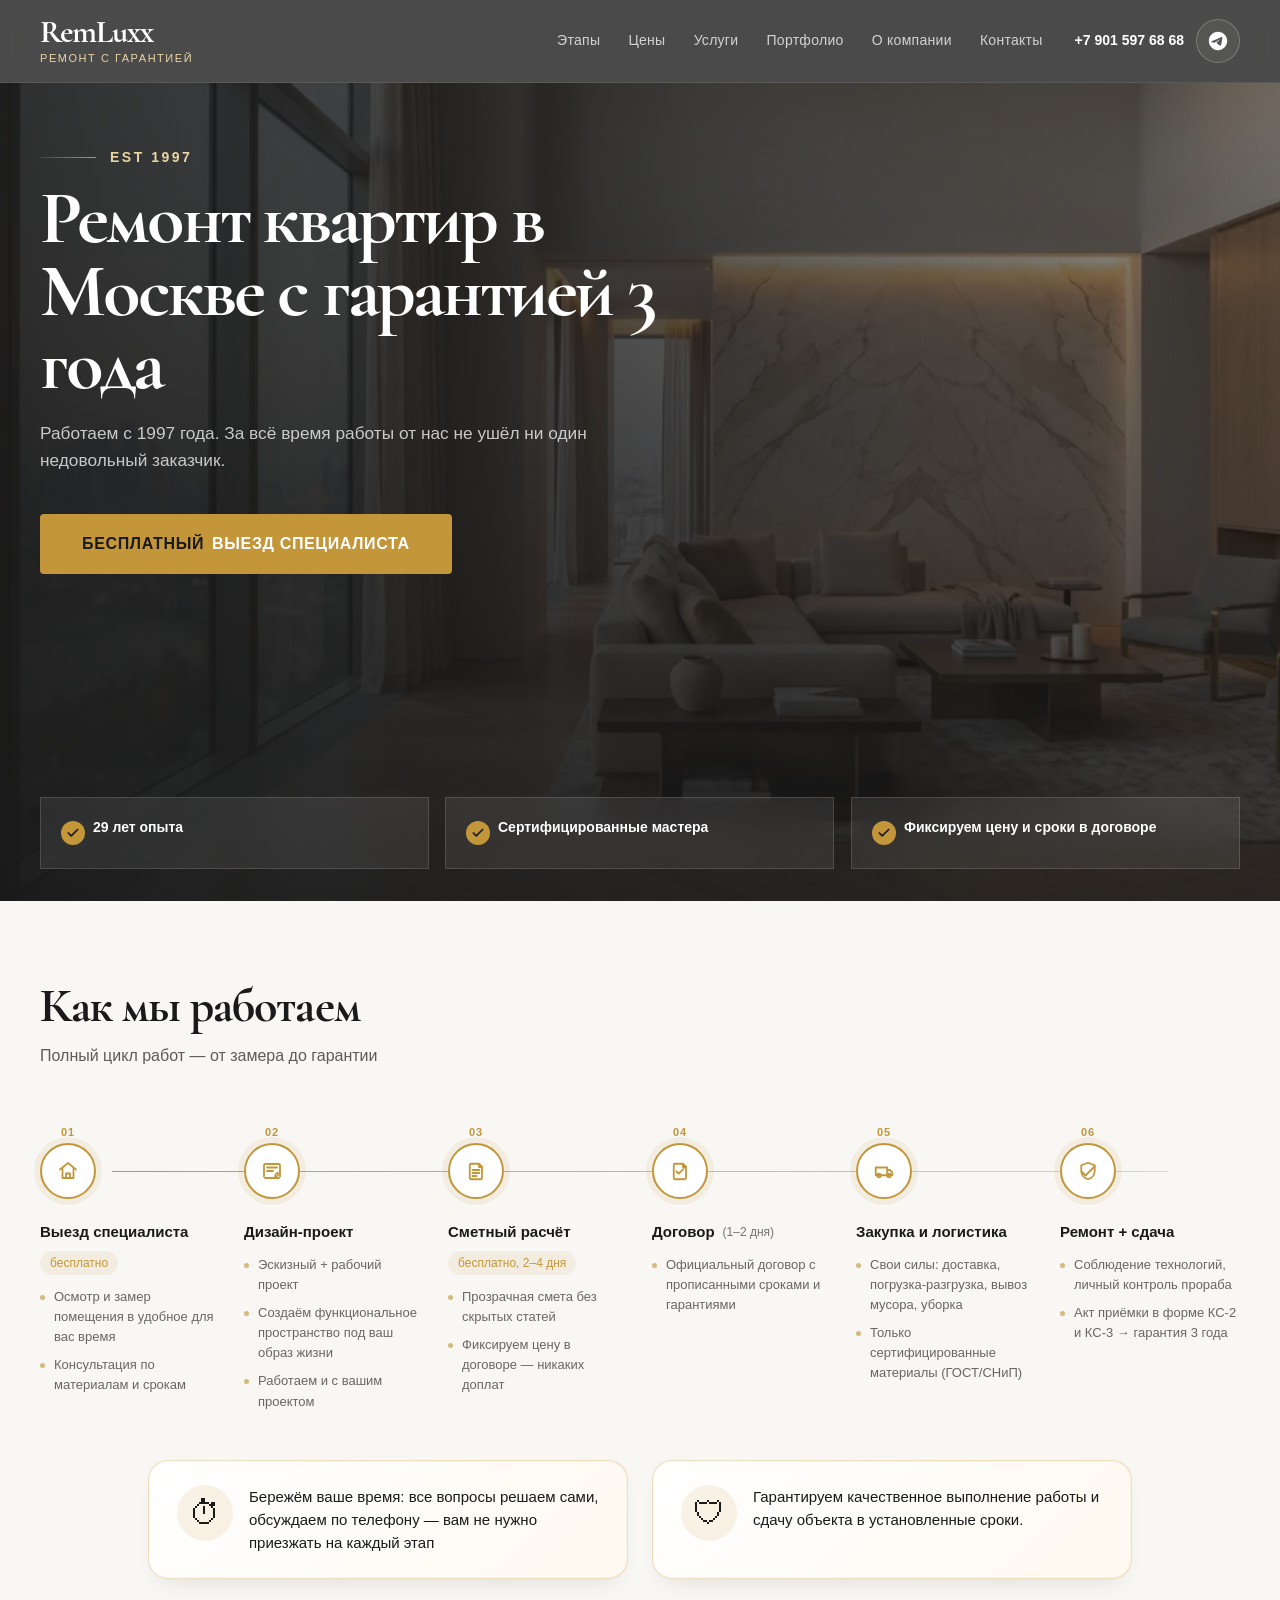
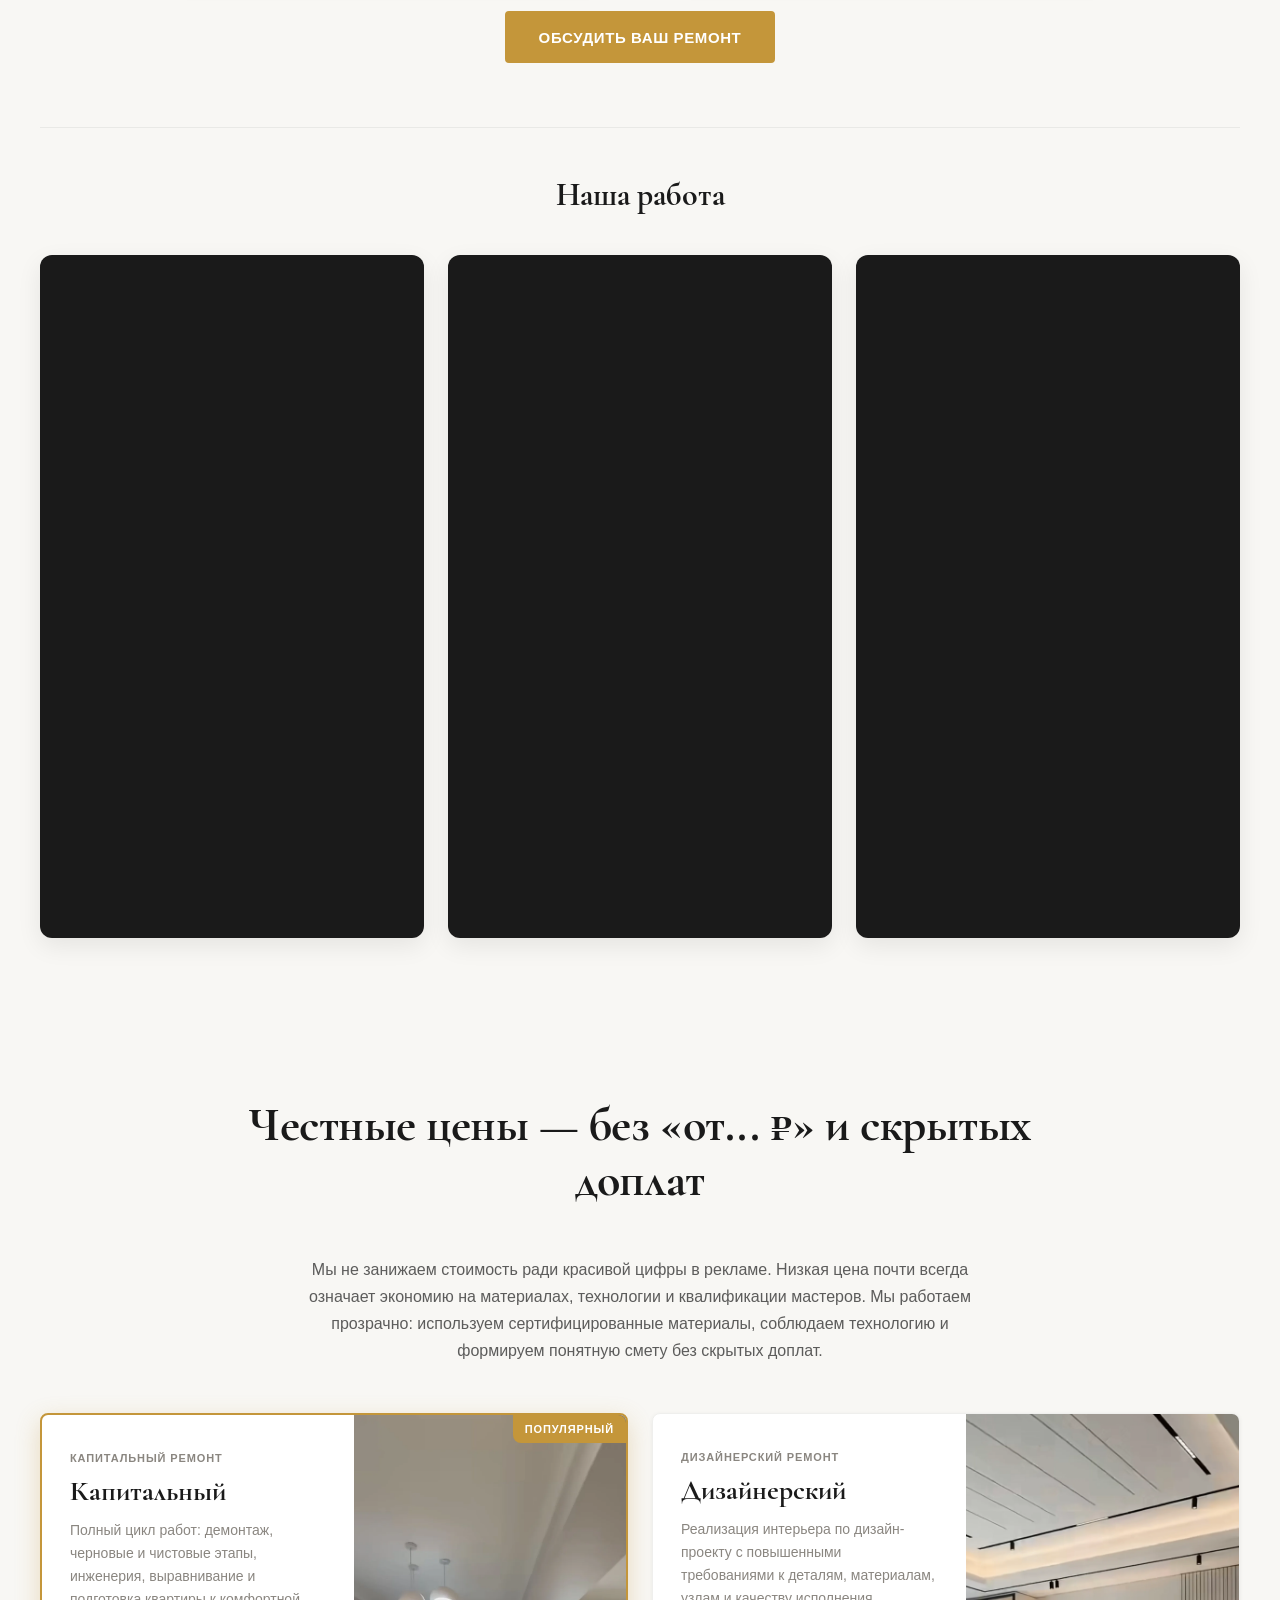
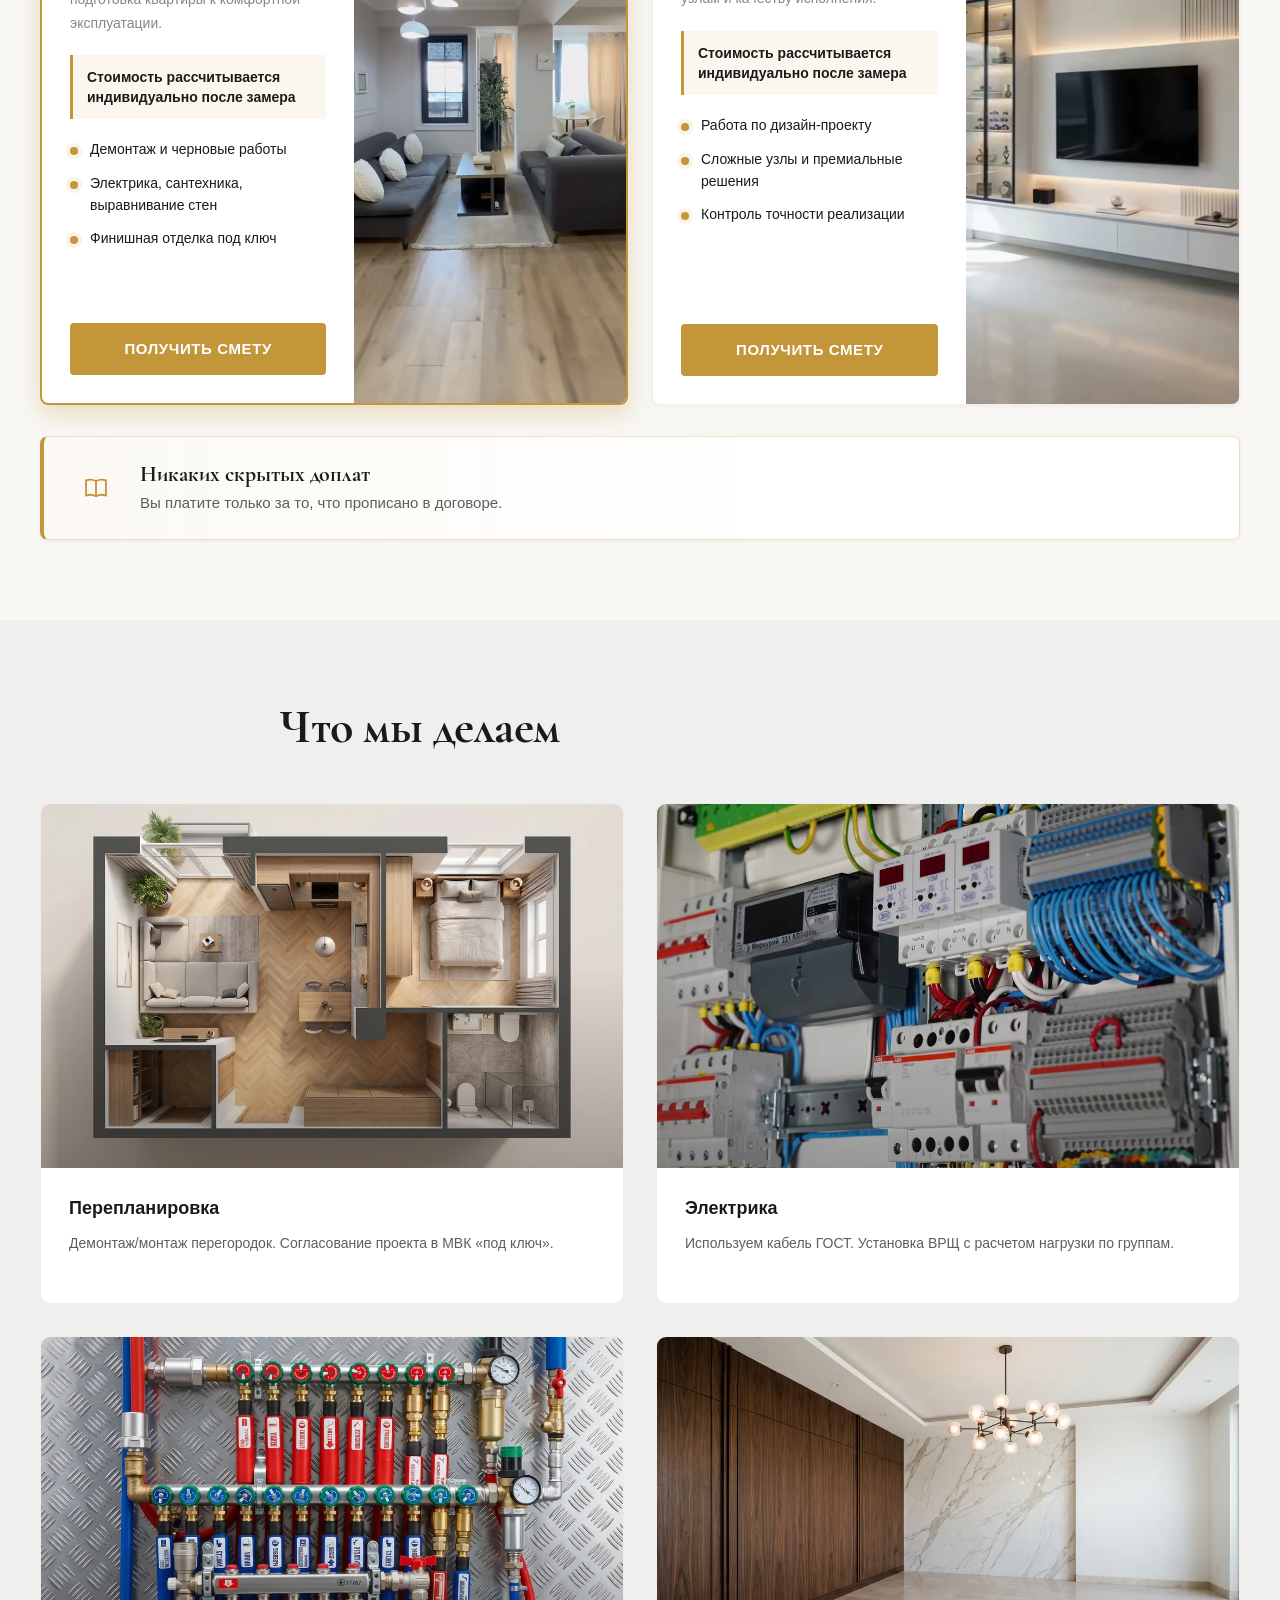
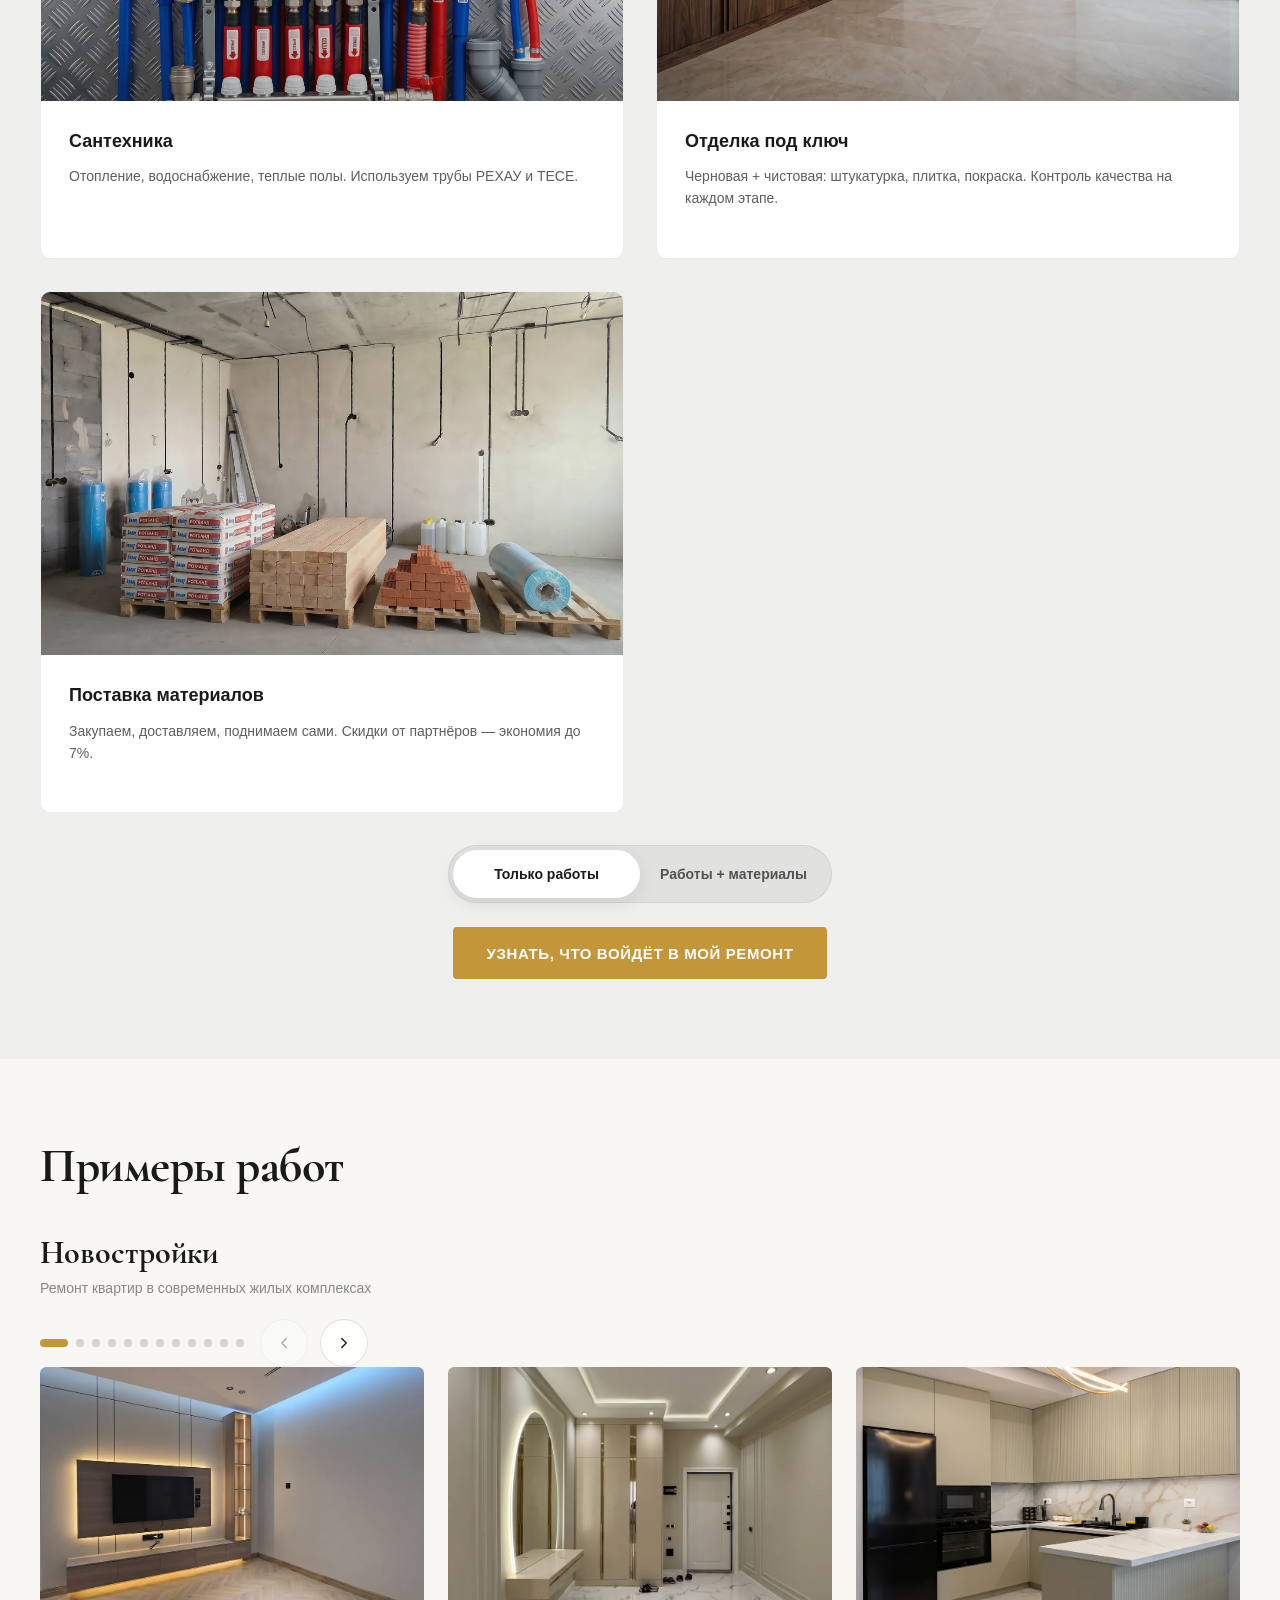
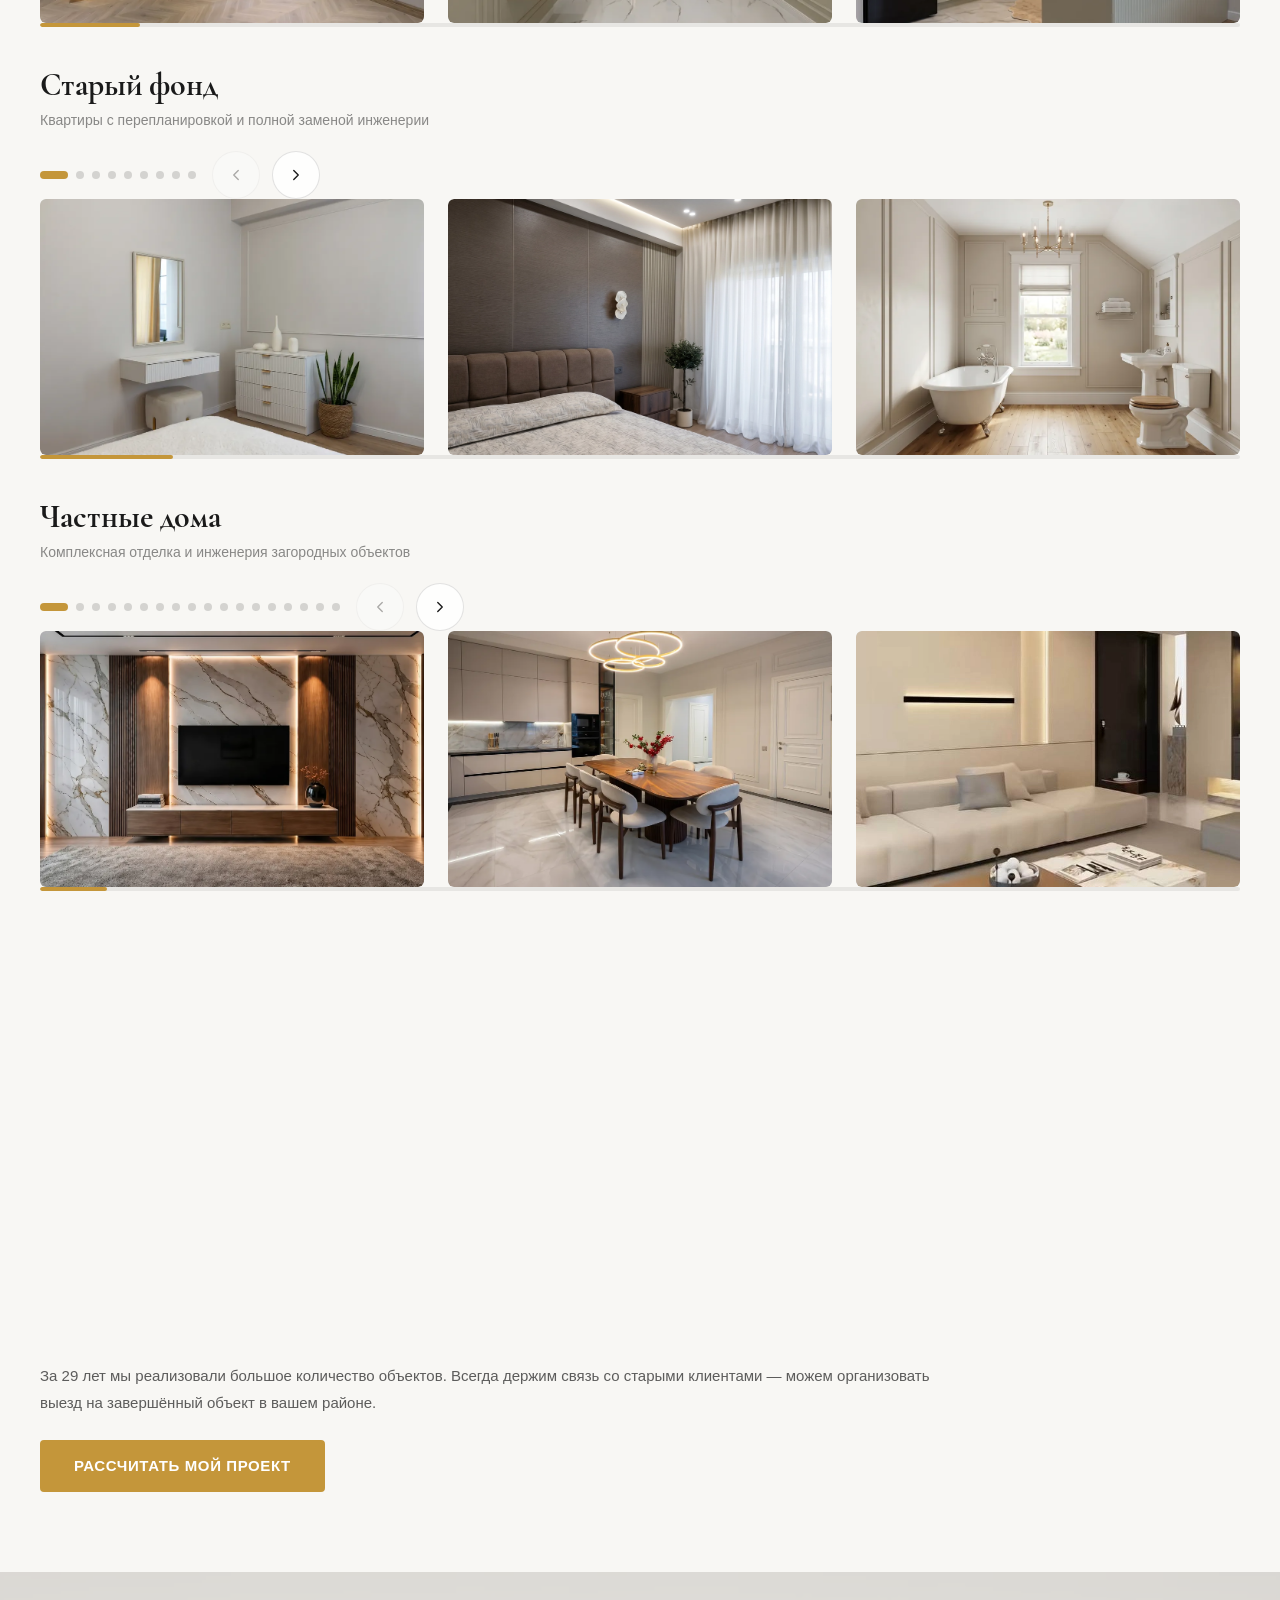
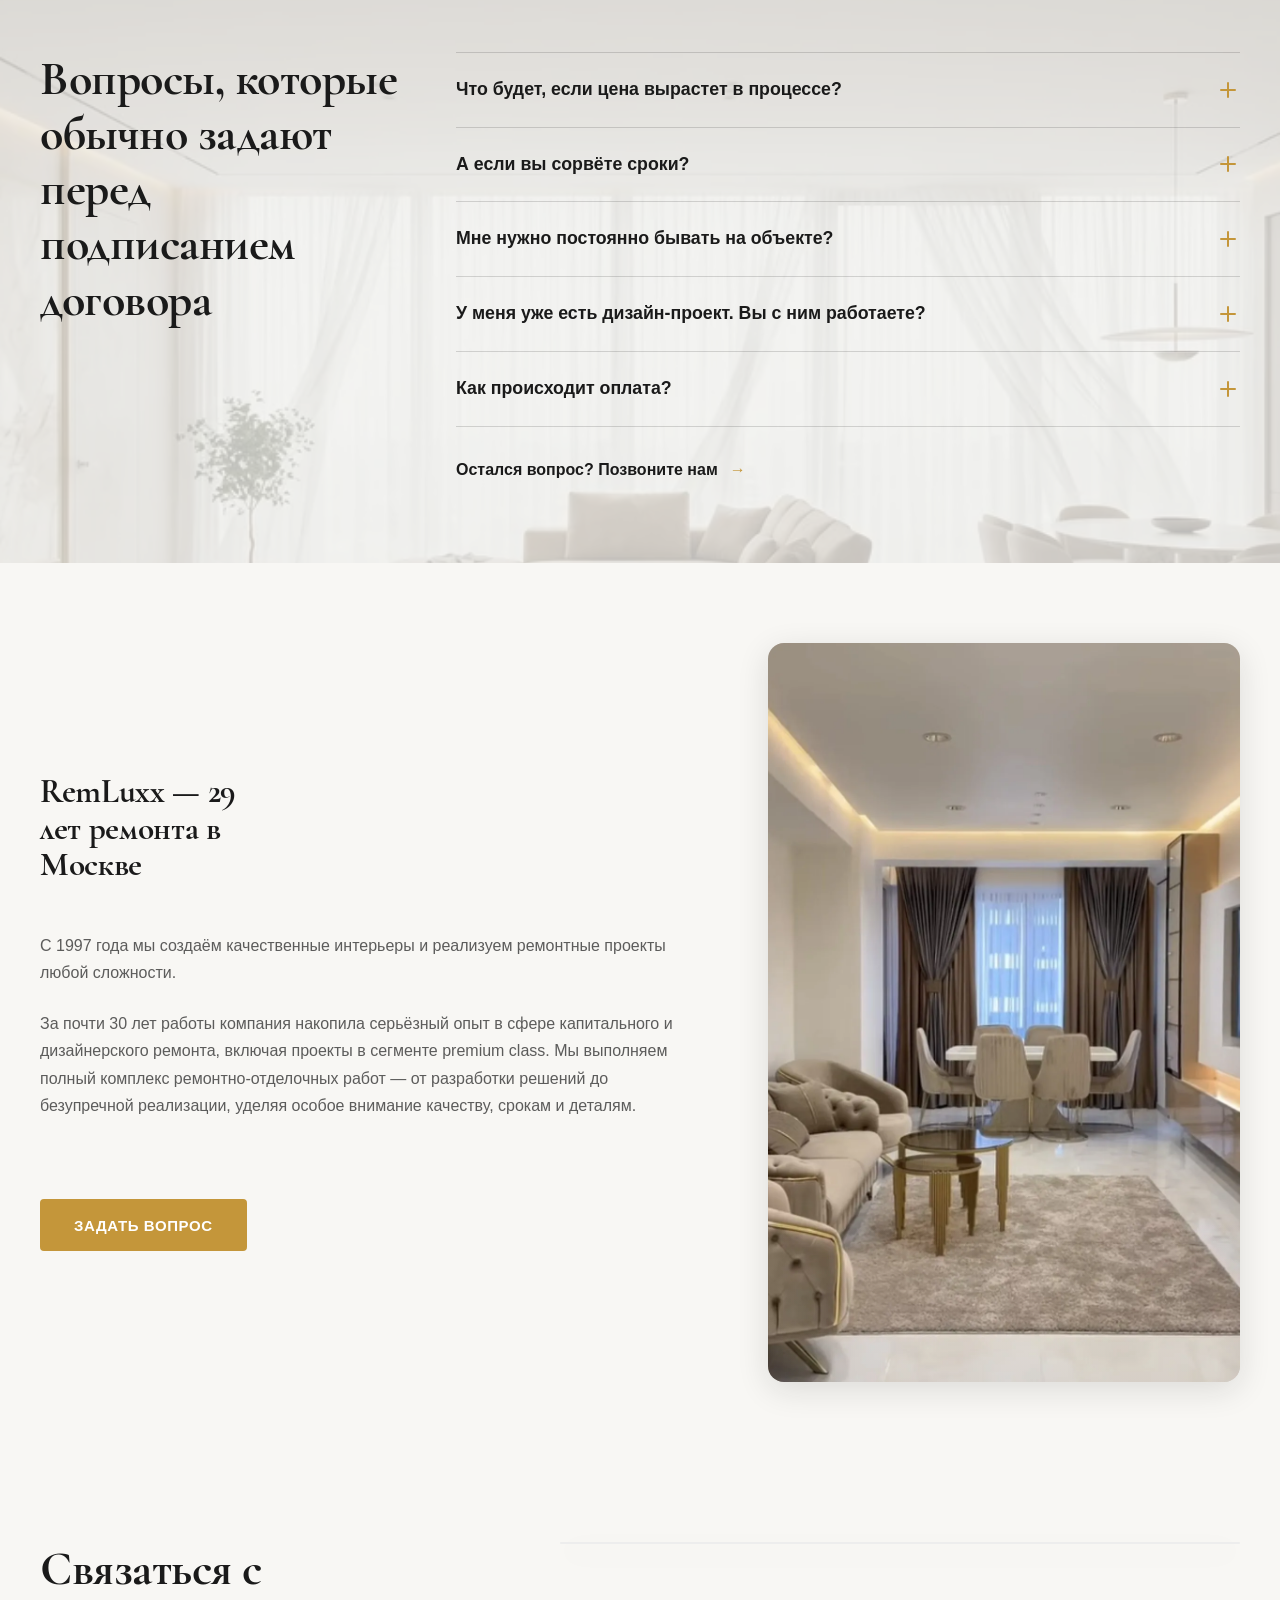
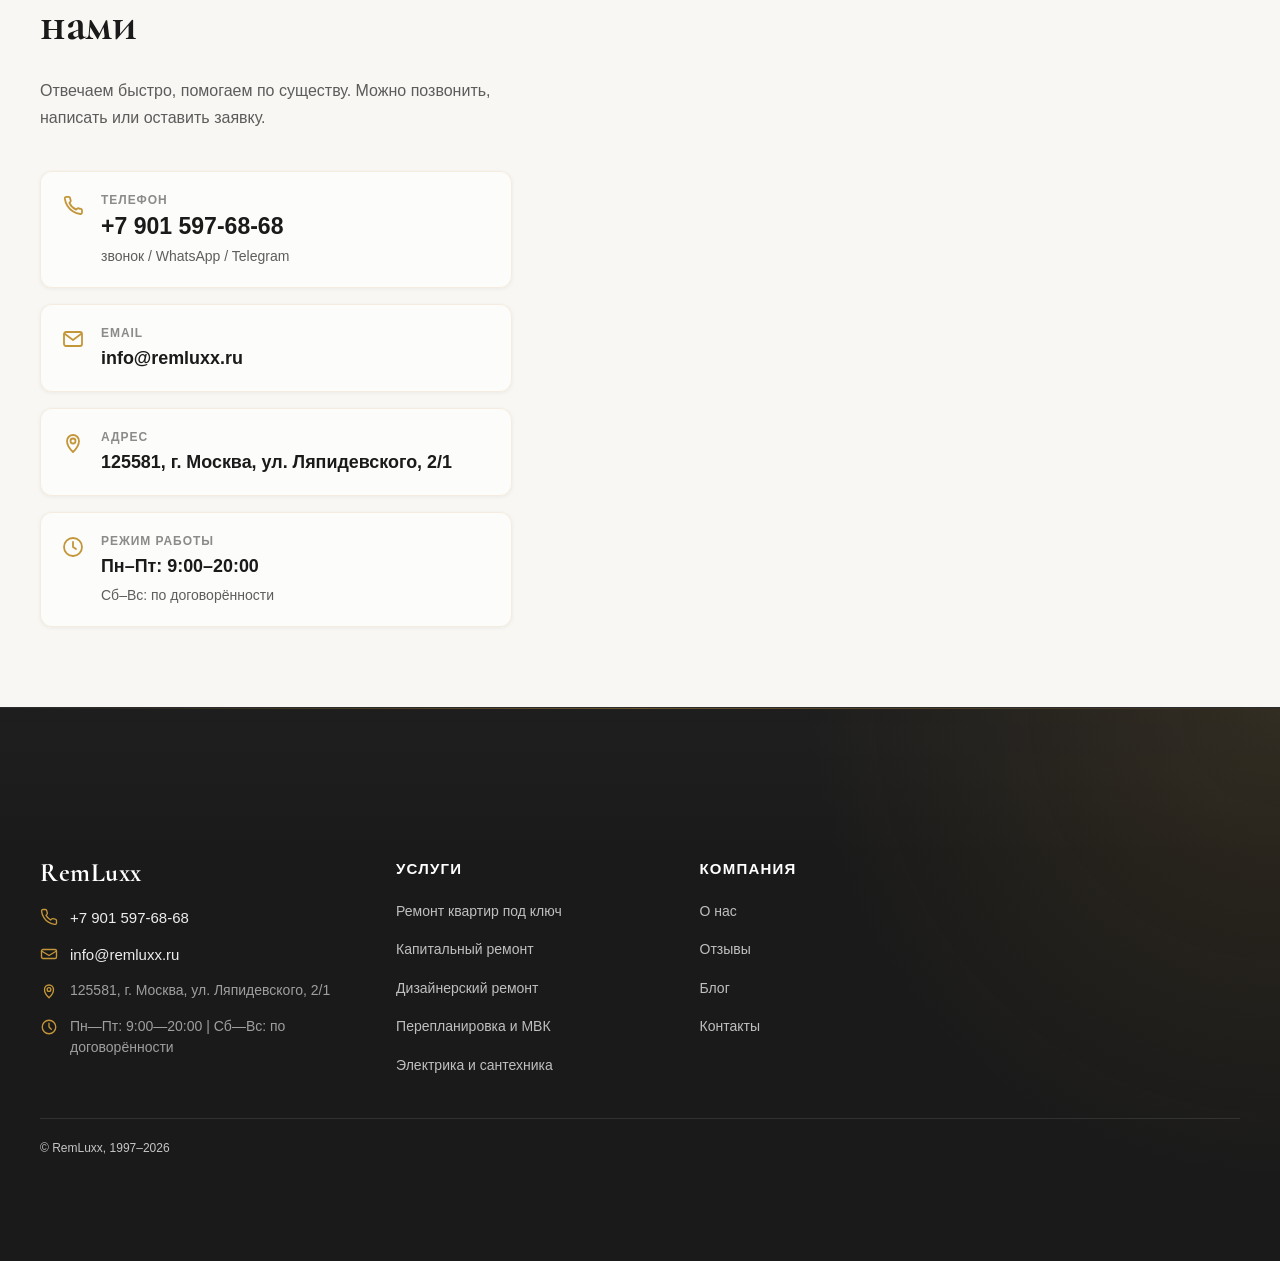
==== index.html @ e1f7e130 "Add files via upload" ====
<!DOCTYPE html>
<html lang="ru">
<head>
  <meta charset="UTF-8">
  <meta name="viewport" content="width=device-width, initial-scale=1.0">

  <title>RemLuxx — ремонт в Москве и Московской области</title>
  <meta name="description" content="Премиум-ремонт квартир и домов в Москве. RemLuxx — 29 лет опыта, гарантия 3 года, фиксируем цену и сроки в договоре.">

  <!-- Favicons -->
  <link rel="icon" href="favicons/favicon.ico">
  <link rel="icon" type="image/png" sizes="16x16" href="favicons/favicon-16x16.png">
  <link rel="icon" type="image/png" sizes="32x32" href="favicons/favicon-32x32.png">
  <link rel="apple-touch-icon" href="favicons/apple-touch-icon.png">
  <link rel="manifest" href="favicons/site.webmanifest">

  <!-- Fonts preload -->
  <link rel="preload" href="fonts/CormorantGaramond.ttf" as="font" type="font/ttf" crossorigin>
  <link rel="preload" href="fonts/Inter.otf" as="font" type="font/otf" crossorigin>

  <!-- Hero image preload -->
  <link rel="preload" href="img/hero.webp" as="image">

  <!-- Main CSS -->
  <link rel="stylesheet" href="css/main.css">
</head>
<body>
  <header class="site-header" data-header>
    <div class="site-header__container container">
        <a class="site-header__logo" href="#" aria-label="RemLuxx — на главную">
            <span class="site-header__logo-main">RemLuxx</span>
            <span class="site-header__logo-sub">ремонт с гарантией</span>
        </a>

        <nav class="site-header__nav" aria-label="Основное меню" data-header-nav>
            <a href="#process">Этапы</a>
            <a href="#pricing">Цены</a>
            <a href="#services">Услуги</a>
            <a href="#portfolio">Портфолио</a>
            <a href="#about">О компании</a>
            <a href="#contacts">Контакты</a>
        </nav>

        <div class="site-header__contacts">
            <a class="site-header__phone" href="tel:+79015976868">
                +7 901 597 68 68
            </a>

            <a
              class="site-header__telegram"
              href="https://t.me/+79015976868"
              target="_blank"
              rel="noopener"
              aria-label="Написать в Telegram"
          >
              <svg class="site-header__telegram-icon" viewBox="0 0 24 24" fill="currentColor" aria-hidden="true">
                  <path d="M12 2C6.48 2 2 6.48 2 12s4.48 10 10 10 10-4.48 10-10S17.52 2 12 2zm4.64 6.8c-.15 1.58-.8 5.42-1.13 7.19-.14.75-.42 1-.68 1.03-.58.05-1.02-.38-1.58-.75-.88-.58-1.38-.94-2.23-1.5-.99-.65-.35-1.01.22-1.59.15-.15 2.71-2.48 2.76-2.69.01-.03.01-.14-.05-.2-.07-.06-.16-.04-.24-.02-.1.02-1.69 1.07-4.78 3.16-.45.31-.86.46-1.23.45-.4-.01-1.18-.23-1.76-.42-.71-.23-1.27-.35-1.22-.74.03-.2.31-.41.84-.62 3.28-1.43 5.47-2.37 6.56-2.83 3.12-1.3 3.77-1.52 4.19-1.53.09 0 .3.02.44.13.12.09.15.21.17.3-.01.06.01.24 0 .38z"/>
              </svg>
          </a>
        </div>

        <button
            class="site-header__burger"
            type="button"
            aria-label="Открыть меню"
            aria-expanded="false"
            aria-controls="mobile-menu"
            data-burger
        >
        <span></span>
        <span></span>
        <span></span>
        </button>
    </div>

    <div class="site-header__mobile" id="mobile-menu" data-mobile-menu>
      <div class="site-header__mobile-inner">
        <nav class="site-header__mobile-nav" aria-label="Мобильное меню">
          <a href="#portfolio">Портфолио</a>
          <a href="#services">Услуги</a>
          <a href="#design">Проекты</a>
          <a href="#about">О компании</a>
          <a href="#contacts">Контакты</a>
        </nav>

        <div class="site-header__mobile-actions">
          <a href="tel:+79015976868">Позвонить</a>
          <a href="tg://resolve?phone=79015976868"
            class="is-accent"
            target="_blank"
            rel="noopener">Telegram</a>
        </div>
      </div>
    </div>

    </header>

  <main>
    <section class="hero" id="hero" aria-labelledby="hero-title">
    <div class="hero__bg" aria-hidden="true">
      <img src="img/hero.webp" alt="">
    </div>

    <div class="hero__overlay" aria-hidden="true"></div>

    <div class="hero__container container">
      <div class="hero__content">
        <p class="hero__eyebrow">EST 1997</p>

        <h1 class="hero__title" id="hero-title">
          Ремонт квартир в Москве с гарантией 3 года
        </h1>

        <p class="hero__subtitle">
          Работаем с 1997 года. За всё время работы от нас не ушёл ни один недовольный заказчик.
        </p>

        <div class="hero__actions">
         <!-- Стало -->
          <a class="btn btn--cta is-pulse" href="#lead">
              <span style="color: #1A1A1A;">Бесплатный</span> выезд специалиста
          </a>
        </div>
      </div>

      <ul class="hero__trust" aria-label="Преимущества RemLuxx">
        <li>29 лет опыта</li>
        <li>Сертифицированные мастера</li>
        <li>Фиксируем цену и сроки в договоре</li>
      </ul>
    </div>
  </section>

    <section id="process" class="section section--light process" aria-labelledby="process-title">
      <div class="container">
        <div class="process__head">
          <h2 id="process-title" class="process__title">Как мы работаем</h2>
          <p class="process__lead">Полный цикл работ — от замера до гарантии</p>
        </div>

        <ol class="process__timeline">
          <li class="process__step" data-step="1">
            <div class="process__marker" aria-hidden="true">
              <span class="process__step-number">01</span>
              <span class="process__icon">
                <svg viewBox="0 0 24 24" fill="none" aria-hidden="true">
                  <path d="M4 10.5L12 4l8 6.5" stroke="currentColor" stroke-width="1.8" stroke-linecap="round" stroke-linejoin="round"/>
                  <path d="M6.5 9.5V19h11V9.5" stroke="currentColor" stroke-width="1.8" stroke-linecap="round" stroke-linejoin="round"/>
                  <path d="M10 19v-4.5h4V19" stroke="currentColor" stroke-width="1.8" stroke-linecap="round" stroke-linejoin="round"/>
                </svg>
              </span>
            </div>

            <div class="process__content">
              <h3 class="process__step-title">
                Выезд специалиста
                <span class="process__badge">бесплатно</span>
              </h3>
              <ul class="process__list">
                <li>Осмотр и замер помещения в удобное для вас время</li>
                <li>Консультация по материалам и срокам</li>
              </ul>
            </div>
          </li>

          <li class="process__step" data-step="2">
            <div class="process__marker" aria-hidden="true">
              <span class="process__step-number">02</span>
              <span class="process__icon">
                <svg viewBox="0 0 24 24" fill="none" aria-hidden="true">
                  <path d="M4 17.5V6.5a1.5 1.5 0 0 1 1.5-1.5h13A1.5 1.5 0 0 1 20 6.5v11" stroke="currentColor" stroke-width="1.8" stroke-linecap="round"/>
                  <path d="M7 8.5h10M7 12h6" stroke="currentColor" stroke-width="1.8" stroke-linecap="round"/>
                  <path d="M5 19h14" stroke="currentColor" stroke-width="1.8" stroke-linecap="round"/>
                  <path d="M15.5 15.5l2-2 1.5 1.5-2 2-2 .5.5-2z" stroke="currentColor" stroke-width="1.6" stroke-linejoin="round"/>
                </svg>
              </span>
            </div>

            <div class="process__content">
              <h3 class="process__step-title">
                Дизайн-проект
              </h3>
              <ul class="process__list">
                <li>Эскизный + рабочий проект</li>
                <li>Создаём функциональное пространство под ваш образ жизни</li>
                <li>Работаем и с вашим проектом</li>
              </ul>
            </div>
          </li>

          <li class="process__step" data-step="3">
            <div class="process__marker" aria-hidden="true">
              <span class="process__step-number">03</span>
              <span class="process__icon">
                <svg viewBox="0 0 24 24" fill="none" aria-hidden="true">
                  <path d="M7 4.75h8l3 3V19a1.25 1.25 0 0 1-1.25 1.25H7A1.25 1.25 0 0 1 5.75 19V6A1.25 1.25 0 0 1 7 4.75z" stroke="currentColor" stroke-width="1.8" stroke-linejoin="round"/>
                  <path d="M15 4.75V8h3" stroke="currentColor" stroke-width="1.8" stroke-linejoin="round"/>
                  <path d="M8.5 11h7M8.5 14h7M8.5 17h4" stroke="currentColor" stroke-width="1.8" stroke-linecap="round"/>
                </svg>
              </span>
            </div>

            <div class="process__content">
              <h3 class="process__step-title">
                Сметный расчёт
                <span class="process__badge">бесплатно, 2–4 дня</span>
              </h3>
              <ul class="process__list">
                <li>Прозрачная смета без скрытых статей</li>
                <li>Фиксируем цену в договоре — никаких доплат</li>
              </ul>
            </div>
          </li>

          <li class="process__step" data-step="4">
            <div class="process__marker" aria-hidden="true">
              <span class="process__step-number">04</span>
              <span class="process__icon">
                <svg viewBox="0 0 24 24" fill="none" aria-hidden="true">
                  <path d="M7 4.75h8l3 3V19a1.25 1.25 0 0 1-1.25 1.25H7A1.25 1.25 0 0 1 5.75 19V6A1.25 1.25 0 0 1 7 4.75z" stroke="currentColor" stroke-width="1.8" stroke-linejoin="round"/>
                  <path d="M15 4.75V8h3" stroke="currentColor" stroke-width="1.8" stroke-linejoin="round"/>
                  <path d="M8.5 12.5l2.2 2.2 4.8-4.8" stroke="currentColor" stroke-width="1.8" stroke-linecap="round" stroke-linejoin="round"/>
                </svg>
              </span>
            </div>

            <div class="process__content">
              <h3 class="process__step-title">Договор <span class="process__meta">(1–2 дня)</span></h3>
              <ul class="process__list">
                <li>Официальный договор с прописанными сроками и гарантиями</li>
              </ul>
            </div>
          </li>

          <li class="process__step" data-step="5">
            <div class="process__marker" aria-hidden="true">
              <span class="process__step-number">05</span>
              <span class="process__icon">
                <svg viewBox="0 0 24 24" fill="none" aria-hidden="true">
                  <path d="M3.75 8.5h11.5v7.75H3.75z" stroke="currentColor" stroke-width="1.8" stroke-linejoin="round"/>
                  <path d="M15.25 11h2.5l2.5 2.5v2.75h-5" stroke="currentColor" stroke-width="1.8" stroke-linecap="round" stroke-linejoin="round"/>
                  <path d="M7 18.25a1.75 1.75 0 1 1 0-3.5 1.75 1.75 0 0 1 0 3.5zm10 0a1.75 1.75 0 1 1 0-3.5 1.75 1.75 0 0 1 0 3.5z" stroke="currentColor" stroke-width="1.8"/>
                </svg>
              </span>
            </div>

            <div class="process__content">
              <h3 class="process__step-title">Закупка и логистика</h3>
              <ul class="process__list">
                <li>Свои силы: доставка, погрузка-разгрузка, вывоз мусора, уборка</li>
                <li>Только сертифицированные материалы (ГОСТ/СНиП)</li>
              </ul>
            </div>
          </li>

          <li class="process__step" data-step="6">
            <div class="process__marker" aria-hidden="true">
              <span class="process__step-number">06</span>
              <span class="process__icon">
                <svg viewBox="0 0 24 24" fill="none" aria-hidden="true">
                  <path d="M5.5 12.5l4 4 9-9" stroke="currentColor" stroke-width="1.8" stroke-linecap="round" stroke-linejoin="round"/>
                  <path d="M12 3.75l6.75 2.5v5.2c0 4.05-2.53 7.73-6.75 8.8-4.22-1.07-6.75-4.75-6.75-8.8v-5.2L12 3.75z" stroke="currentColor" stroke-width="1.8" stroke-linejoin="round"/>
                </svg>
              </span>
            </div>

            <div class="process__content">
              <h3 class="process__step-title">Ремонт + сдача</h3>
              <ul class="process__list">
                <li>Соблюдение технологий, личный контроль прораба</li>
                <li>Акт приёмки в форме КС-2 и КС-3 → гарантия 3 года</li>
              </ul>
            </div>
          </li>
        </ol>

        <ul class="process__benefits">
          <li>
            <span class="process__benefit-icon" aria-hidden="true">⏱</span>
            <span>Бережём ваше время: все вопросы решаем сами, обсуждаем по телефону — вам не нужно приезжать на каждый этап</span>
          </li>
          <li>
            <span class="process__benefit-icon" aria-hidden="true">🛡</span>
            <span>Гарантируем качественное выполнение работы и сдачу объекта в установленные сроки.</span>
          </li>
        </ul>

        <div class="process__cta-wrap">
          <a class="btn btn--primary process__cta" href="tel:+79015976868">Обсудить ваш ремонт</a>
        </div>

        <!-- Видео-демонстрация этапов работ -->
        <div class="process-videos">
          <div class="process-videos__inner">
            <h3 class="process-videos__title">Наша работа</h3>
            <div class="process-videos__grid">
              
              <div class="process-video-card">
                <video
                  class="process-video-card__media"
                  autoplay
                  muted
                  loop
                  playsinline
                  preload="none"
                  loading="lazy"
                  poster="img/video-report.webp"
                >
                  <source src="img/video-report-1.webm" type="video/webm">
                  Ваш браузер не поддерживает видео.
                </video>
              </div>

              <div class="process-video-card">
                <video
                  class="process-video-card__media"
                  autoplay
                  muted
                  loop
                  playsinline
                  preload="none"
                  loading="lazy"
                  poster="img/video-report-2.webp"
                >
                  <source src="img/video-report-2.webm" type="video/webm">
                  Ваш браузер не поддерживает видео.
                </video>
              </div>

              <div class="process-video-card">
                <video
                  class="process-video-card__media"
                  autoplay
                  muted
                  loop
                  playsinline
                  preload="none"
                  loading="lazy"
                  poster="img/video-report-3-poster.webp"
                >
                  <source src="img/video-report-31.webm" type="video/webm">
                  Ваш браузер не поддерживает видео.
                </video>
              </div>
            </div>
          </div>
        </div>
      </div>
    </section>

     <section id="pricing" class="pricing section section--light">
      <div class="container">
        <div class="pricing__head">
          <h2 class="section-title section-title--center">
            Честные цены — без «от... ₽» и скрытых доплат
          </h2>

          <p class="pricing__intro text-center">
            Мы не занижаем стоимость ради красивой цифры в рекламе. Низкая цена почти
            всегда означает экономию на материалах, технологии и квалификации мастеров.
            Мы работаем прозрачно: используем сертифицированные материалы, соблюдаем
            технологию и формируем понятную смету без скрытых доплат.
          </p>
        </div>

        <div class="pricing__grid">
          <article class="pricing-card pricing-card--featured" data-reveal>
            <span class="pricing-card__badge">Популярный</span>

            <div class="pricing-card__body">
              <p class="pricing-card__label">Капитальный ремонт</p>
              <h3 class="pricing-card__title">Капитальный</h3>
              <p class="pricing-card__text">
                Полный цикл работ: демонтаж, черновые и чистовые этапы, инженерия,
                выравнивание и подготовка квартиры к комфортной эксплуатации.
              </p>

              <p class="pricing-card__price">
                Стоимость рассчитывается индивидуально после замера
              </p>

              <ul class="pricing-card__features">
                <li>Демонтаж и черновые работы</li>
                <li>Электрика, сантехника, выравнивание стен</li>
                <li>Финишная отделка под ключ</li>
              </ul>

              <a class="btn btn--primary btn--full"
                href="https://t.me/+79015976868"
                target="_blank"
                rel="noopener noreferrer">
                  Получить смету
              </a>
            </div>

            <div class="pricing-card__media" aria-hidden="true">
              <img src="img/pricing-capital.webp" alt="" loading="lazy" decoding="async">
            </div>
          </article>

          <article class="pricing-card" data-reveal>
            <div class="pricing-card__body">
              <p class="pricing-card__label">Дизайнерский ремонт</p>
              <h3 class="pricing-card__title">Дизайнерский</h3>
              <p class="pricing-card__text">
                Реализация интерьера по дизайн-проекту с повышенными требованиями
                к деталям, материалам, узлам и качеству исполнения.
              </p>

              <p class="pricing-card__price">
                Стоимость рассчитывается индивидуально после замера
              </p>

              <ul class="pricing-card__features">
                <li>Работа по дизайн-проекту</li>
                <li>Сложные узлы и премиальные решения</li>
                <li>Контроль точности реализации</li>
              </ul>

              <a class="btn btn--primary btn--full"
                href="https://t.me/+79015976868"
                target="_blank"
                rel="noopener noreferrer">
                  Получить смету
              </a>
            </div>

            <div class="pricing-card__media" aria-hidden="true">
              <img src="img/pricing-design.webp" alt="" loading="lazy" decoding="async">
            </div>
          </article>
        </div>

        <aside class="pricing-promise" data-reveal>
          <div class="pricing-promise__icon" aria-hidden="true">
            <svg viewBox="0 0 24 24" fill="none" xmlns="http://www.w3.org/2000/svg">
              <path d="M3.5 5.5C6 4.5 9 4.5 12 6c3-1.5 6-1.5 8.5-.5v13c-2.5-1-5.5-1-8.5.5-3-1.5-6-1.5-8.5-.5v-13Z"
                stroke="currentColor" stroke-width="1.6" stroke-linejoin="round"/>
              <path d="M12 6v13" stroke="currentColor" stroke-width="1.6" stroke-linecap="round"/>
            </svg>
          </div>
          <div class="pricing-promise__text">
            <p class="pricing-promise__title">Никаких скрытых доплат</p>
            <p class="pricing-promise__desc">
              Вы платите только за то, что прописано в договоре.
            </p>
          </div>
        </aside>
      </div>
    </section>

    <section id="services" class="services section section--surface">
      <div class="container">
        <div class="services__head section-title section-title--center">
          <h2>Что мы делаем</h2>
        </div>

        <div class="services__grid" data-services-list>
          <article class="services-card" data-service-card data-delay="0">
            <a class="services-card__media" href="/pereplanirovka-kvartiry-mvk/" aria-label="Подробнее про перепланировку">
              <img src="img/services/replanning.webp" alt="Перепланировка квартиры" loading="lazy">
            </a>

            <div class="services-card__body">
              <h4 class="services-card__title">Перепланировка</h4>

              <p class="services-card__text" data-mode-works>
                Демонтаж/монтаж перегородок. Согласование проекта в МВК «под ключ».
              </p>

              <p class="services-card__text" data-mode-full hidden>
                Демонтаж/монтаж перегородок, черновые материалы, вывоз мусора. Согласование проекта в МВК «под ключ».
              </p>

            </div>
          </article>

          <article class="services-card" data-service-card data-delay="100">
            <a class="services-card__media" href="/elektrika-i-santehnika-pod-klyuch/" aria-label="Подробнее про электрику и сантехнику">
              <img src="img/services/electrical.webp" alt="Электрика" loading="lazy">
            </a>

            <div class="services-card__body">
              <h4 class="services-card__title">Электрика</h4>

              <p class="services-card__text" data-mode-works>
                Используем кабель ГОСТ. Установка ВРЩ с расчетом нагрузки по группам.
              </p>

              <p class="services-card__text" data-mode-full hidden>
                Используем кабель ГОСТ. Установка ВРЩ с расчетом нагрузки по группам.
              </p>

            </div>
          </article>

          <article class="services-card" data-service-card data-delay="0">
            <a class="services-card__media" href="/pereplanirovka-kvartiry-mvk/" aria-label="Подробнее про перепланировку">
              <img src="img/services/sanitation.webp" alt="Сантехника" loading="lazy">
            </a>

            <div class="services-card__body">
              <h4 class="services-card__title">Сантехника</h4>

              <p class="services-card__text" data-mode-works>
                Отопление, водоснабжение, теплые полы. Используем трубы РЕХАУ и ТЕСЕ.
              </p>

              <p class="services-card__text" data-mode-full hidden>
                Отопление, водоснабжение, теплые полы. Используем трубы РЕХАУ и ТЕСЕ.
              </p>

            </div>
          </article>

          <article class="services-card" data-service-card data-delay="200">
            <a class="services-card__media" href="/otdelka-pod-klyuch/" aria-label="Подробнее про отделку под ключ">
              <img src="img/services/finishing.webp" alt="Отделка квартиры под ключ" loading="lazy">
            </a>

            <div class="services-card__body">
              <h4 class="services-card__title">Отделка под ключ</h4>

              <p class="services-card__text" data-mode-works>
                Черновая + чистовая: штукатурка, плитка, покраска. Контроль качества на каждом этапе.
              </p>

              <p class="services-card__text" data-mode-full hidden>
                Черновая + чистовая отделка, смеси, плиточный клей, краска, расходники. Контроль качества на каждом этапе.
              </p>

            </div>
          </article>

          <article class="services-card" data-service-card data-delay="300">
            <a class="services-card__media" href="/postavka-materialov-dlya-remonta/" aria-label="Подробнее про поставку материалов">
              <img src="img/services/materials.webp" alt="Материалы для ремонта квартиры" loading="lazy">
            </a>

            <div class="services-card__body">
              <h4 class="services-card__title">Поставка материалов</h4>

              <p class="services-card__text" data-mode-works>
                Закупаем, доставляем, поднимаем сами. Скидки от партнёров — экономия до 7%.
              </p>

              <p class="services-card__text" data-mode-full hidden>
                Закупаем, доставляем, поднимаем материалы и комплектующие сами. Скидки от партнёров — экономия до 7%.
              </p>

            </div>
          </article>
        </div>

        <div class="services__controls">
          <div class="services-toggle" data-services-toggle>
            <button class="services-toggle__option is-active" type="button" data-services-mode="works" aria-pressed="true">
              Только работы
            </button>

            <button class="services-toggle__option" type="button" data-services-mode="full" aria-pressed="false">
              Работы + материалы
            </button>

            <span class="services-toggle__thumb" aria-hidden="true"></span>
          </div>

          <a href="#lead" class="btn btn--primary services__cta">
            Узнать, что войдёт в мой ремонт
          </a>
        </div>
      </div>
    </section>

    <section id="portfolio" class="section section--light" aria-labelledby="portfolio-title">
      <div class="container">
        <div class="portfolio__head">
          <div>
            <h2 id="portfolio-title" class="portfolio__title">Примеры работ</h2>
          </div>
        </div>

        <div class="portfolio__sections">
          <!-- Слайдер 1 -->
          <section class="portfolio-group">
            <div class="portfolio-group__head">
              <div class="portfolio-group__title-wrap">
                <h3 class="portfolio-group__title">Новостройки</h3>
                <p class="portfolio-group__meta">Ремонт квартир в современных жилых комплексах</p>
              </div>
            </div>

            <div class="portfolio-group__slider slider" data-slider>
              <div class="portfolio-group__controls">
                <div class="slider__pagination" data-slider-pagination></div>

                <div class="slider__controls">
                  <button class="slider__nav" type="button" data-slider-prev aria-label="Предыдущий слайд">
                    <svg class="icon icon--stroke" viewBox="0 0 24 24">
                      <path d="M15 6L9 12L15 18"></path>
                    </svg>
                  </button>

                  <button class="slider__nav" type="button" data-slider-next aria-label="Следующий слайд">
                    <svg class="icon icon--stroke" viewBox="0 0 24 24">
                      <path d="M9 6L15 12L9 18"></path>
                    </svg>
                  </button>
                </div>
              </div>

              <div class="slider__viewport" data-slider-viewport>
                <div class="slider__track" data-slider-track>
                  <article
                    class="slider__slide portfolio-card"
                    data-slider-slide
                    data-area="78 м²"
                    data-term="86 дней"
                    data-budget="2 640 000 ₽"
                    data-description="Квартира сдавалась без отделки. Выполнили черновой цикл, шумоизоляцию спальни, разводку электрики и сантехники, подготовили стены под покраску и реализовали чистовую отделку в спокойной современной стилистике."
                  >
                    <div class="portfolio-card__slider">
                      <div class="portfolio-card__image--before">
                        <img src="img/portfolio/new-1-before.webp" alt="ЖК ЗИЛАРТ до ремонта" loading="lazy">
                      </div>

                      <div class="portfolio-card__image--after">
                        <img src="img/portfolio/new-1.webp" alt="ЖК ЗИЛАРТ после ремонта" loading="lazy">
                      </div>

                      <div class="portfolio-card__overlay"></div>

                      <div class="portfolio-card__content">
                        <h3 class="portfolio-card__title">ЖК “ЗИЛАРТ”</h3>
                        <span class="portfolio-card__case-btn">
                          Смотреть кейс
                          <svg class="icon icon--stroke" viewBox="0 0 24 24" aria-hidden="true">
                            <path d="M5 12H19"></path>
                            <path d="M13 6L19 12L13 18"></path>
                          </svg>
                        </span>
                      </div>
                    </div>
                  </article>

                  <article
                    class="slider__slide portfolio-card"
                    data-slider-slide
                    data-area="64 м²"
                    data-term="72 дня"
                    data-budget="2 180 000 ₽"
                    data-description="После приёмки от застройщика устранили перепады пола и стен, собрали инженерные узлы, подготовили кухонную зону под встроенную технику и выполнили отделку в современной неоклассике."
                  >
                    <div class="portfolio-card__slider">
                      <div class="portfolio-card__image--before">
                        <img src="img/portfolio/new-2-before.webp" alt="ЖК Сердце Столицы до ремонта" loading="lazy">
                      </div>

                      <div class="portfolio-card__image--after">
                        <img src="img/portfolio/new-2.webp" alt="ЖК Сердце Столицы после ремонта" loading="lazy">
                      </div>

                      <div class="portfolio-card__overlay"></div>

                      <div class="portfolio-card__content">
                        <h3 class="portfolio-card__title">ЖК “Сердце Столицы”</h3>
                        <span class="portfolio-card__case-btn">
                          Смотреть кейс
                          <svg class="icon icon--stroke" viewBox="0 0 24 24" aria-hidden="true">
                            <path d="M5 12H19"></path>
                            <path d="M13 6L19 12L13 18"></path>
                          </svg>
                        </span>
                      </div>
                    </div>
                  </article>

                  <article
                    class="slider__slide portfolio-card"
                    data-slider-slide
                    data-area="91 м²"
                    data-term="104 дня"
                    data-budget="3 420 000 ₽"
                    data-description="Реализовали ремонт под ключ по дизайн-проекту: скрытые карнизы, крупноформатная плитка, встроенные ниши, сложная электрика и несколько сценариев освещения."
                  >
                    <div class="portfolio-card__slider">
                      <div class="portfolio-card__image--before">
                        <img src="img/portfolio/new-3-before.webp" alt="ЖК Остров до ремонта" loading="lazy">
                      </div>

                      <div class="portfolio-card__image--after">
                        <img src="img/portfolio/new-3.webp" alt="ЖК Остров после ремонта" loading="lazy">
                      </div>

                      <div class="portfolio-card__overlay"></div>

                      <div class="portfolio-card__content">
                        <h3 class="portfolio-card__title">ЖК “Остров”</h3>
                        <span class="portfolio-card__case-btn">
                          Смотреть кейс
                          <svg class="icon icon--stroke" viewBox="0 0 24 24" aria-hidden="true">
                            <path d="M5 12H19"></path>
                            <path d="M13 6L19 12L13 18"></path>
                          </svg>
                        </span>
                      </div>
                    </div>
                  </article>

                  <article
                    class="slider__slide portfolio-card"
                    data-slider-slide
                    data-area="56 м²"
                    data-term="63 дня"
                    data-budget="1 960 000 ₽"
                    data-description="Квартира готовилась под долгосрочную аренду. Использовали износостойкие покрытия, усилили мокрые зоны гидроизоляцией, смонтировали тёплый пол и практичную систему хранения."
                  >
                    <div class="portfolio-card__slider">
                      <div class="portfolio-card__image--before">
                        <img src="img/portfolio/new-4-before.webp" alt="ЖК Prime Park до ремонта" loading="lazy">
                      </div>

                      <div class="portfolio-card__image--after">
                        <img src="img/portfolio/new-4.webp" alt="ЖК Prime Park после ремонта" loading="lazy">
                      </div>

                      <div class="portfolio-card__overlay"></div>

                      <div class="portfolio-card__content">
                        <h3 class="portfolio-card__title">ЖК “Prime Park”</h3>
                        <span class="portfolio-card__case-btn">
                          Смотреть кейс
                          <svg class="icon icon--stroke" viewBox="0 0 24 24" aria-hidden="true">
                            <path d="M5 12H19"></path>
                            <path d="M13 6L19 12L13 18"></path>
                          </svg>
                        </span>
                      </div>
                    </div>
                  </article>

                  <article
                    class="slider__slide portfolio-card"
                    data-slider-slide
                    data-area="83 м²"
                    data-term="92 дня"
                    data-budget="2 970 000 ₽"
                    data-description="Выполнили перепланировку лёгкими перегородками, развели инженерные сети, подготовили трассы под кондиционирование и реализовали чистовую отделку с акцентом на светлое пространство."
                  >
                    <div class="portfolio-card__slider">
                      <div class="portfolio-card__image--before">
                        <img src="img/portfolio/new-5-before.webp" alt="ЖК Lucky до ремонта" loading="lazy">
                      </div>

                      <div class="portfolio-card__image--after">
                        <img src="img/portfolio/new-5.webp" alt="ЖК Lucky после ремонта" loading="lazy">
                      </div>

                      <div class="portfolio-card__overlay"></div>

                      <div class="portfolio-card__content">
                        <h3 class="portfolio-card__title">ЖК “Lucky”</h3>
                        <span class="portfolio-card__case-btn">
                          Смотреть кейс
                          <svg class="icon icon--stroke" viewBox="0 0 24 24" aria-hidden="true">
                            <path d="M5 12H19"></path>
                            <path d="M13 6L19 12Л13 18"></path>
                          </svg>
                        </span>
                      </div>
                    </div>
                  </article>

                  <article
                    class="slider__slide portfolio-card"
                    data-slider-slide
                    data-area="74 м²"
                    data-term="81 день"
                    data-budget="2 510 000 ₽"
                    data-description="Собрали коллекторную систему водоснабжения, выполнили звукоизоляцию спальни, реализовали скрытые карнизы, декоративную штукатурку и встроенное освещение."
                  >
                    <div class="portfolio-card__slider">
                      <div class="portfolio-card__image--before">
                        <img src="img/portfolio/new-6-before.webp" alt="ЖК Событие до ремонта" loading="lazy">
                      </div>

                      <div class="portfolio-card__image--after">
                        <img src="img/portfolio/new-6.webp" alt="ЖК Событие после ремонта" loading="lazy">
                      </div>

                      <div class="portfolio-card__overlay"></div>

                      <div class="portfolio-card__content">
                        <h3 class="portfolio-card__title">ЖК “Событие”</h3>
                        <span class="portfolio-card__case-btn">
                          Смотреть кейс
                          <svg class="icon icon--stroke" viewBox="0 0 24 24" aria-hidden="true">
                            <path d="M5 12H19"></path>
                            <path d="M13 6L19 12Л13 18"></path>
                          </svg>
                        </span>
                      </div>
                    </div>
                  </article>

                  <article
                    class="slider__slide portfolio-card"
                    data-slider-slide
                    data-area="69 м²"
                    data-term="76 дней"
                    data-budget="2 360 000 ₽"
                    data-description="Квартира свободной планировки. Зонировали пространство, организовали постирочную, перенесли точки водоразбора и установили систему защиты от протечек."
                  >
                    <div class="portfolio-card__slider">
                      <div class="portfolio-card__image--before">
                        <img src="img/portfolio/new-7-before.webp" alt="ЖК West Garden до ремонта" loading="lazy">
                      </div>

                      <div class="portfolio-card__image--after">
                        <img src="img/portfolio/new-7.webp" alt="ЖК West Garden после ремонта" loading="lazy">
                      </div>

                      <div class="portfolio-card__overlay"></div>

                      <div class="portfolio-card__content">
                        <h3 class="portfolio-card__title">ЖК “West Garden”</h3>
                        <span class="portfolio-card__case-btn">
                          Смотреть кейс
                          <svg class="icon icon--stroke" viewBox="0 0 24 24" aria-hidden="true">
                            <path d="M5 12H19"></path>
                            <path d="M13 6Л19 12Л13 18"></path>
                          </svg>
                        </span>
                      </div>
                    </div>
                  </article>

                  <article
                    class="slider__slide portfolio-card"
                    data-slider-slide
                    data-area="88 м²"
                    data-term="98 дней"
                    data-budget="3 150 000 ₽"
                    data-description="Реализовали интерьер с элементами лофта: открытые фактуры, чёрная фурнитура, трековое освещение, инженерная доска и точная подготовка стен под покраску."
                  >
                    <div class="portfolio-card__slider">
                      <div class="portfolio-card__image--before">
                        <img src="img/portfolio/new-8-before.webp" alt="ЖК Символ до ремонта" loading="lazy">
                      </div>

                      <div class="portfolio-card__image--after">
                        <img src="img/portfolio/new-8.webp" alt="ЖК Символ после ремонта" loading="lazy">
                      </div>

                      <div class="portfolio-card__overlay"></div>

                      <div class="portfolio-card__content">
                        <h3 class="portfolio-card__title">ЖК “Символ”</h3>
                        <span class="portfolio-card__case-btn">
                          Смотреть кейс
                          <svg class="icon icon--stroke" viewBox="0 0 24 24" aria-hidden="true">
                            <path d="M5 12H19"></path>
                            <path d="M13 6Л19 12Л13 18"></path>
                          </svg>
                        </span>
                      </div>
                    </div>
                  </article>

                  <article
                    class="slider__slide portfolio-card"
                    data-slider-slide
                    data-area="61 м²"
                    data-term="69 дней"
                    data-budget="2 090 000 ₽"
                    data-description="Выполнили ремонт компактной квартиры с грамотным хранением: встроенные шкафы, скрытые ревизии, аккуратная разводка электрики и отделка без перегруза деталями."
                  >
                    <div class="portfolio-card__slider">
                      <div class="portfolio-card__image--before">
                        <img src="img/portfolio/new-9-before.webp" alt="ЖК Level Причальный до ремонта" loading="lazy">
                      </div>

                      <div class="portfolio-card__image--after">
                        <img src="img/portfolio/new-9.webp" alt="ЖК Level Причальный после ремонта" loading="lazy">
                      </div>

                      <div class="portfolio-card__overlay"></div>

                      <div class="portfolio-card__content">
                        <h3 class="portfolio-card__title">ЖК “Level Причальный”</h3>
                        <span class="portfolio-card__case-btn">
                          Смотреть кейс
                          <svg class="icon icon--stroke" viewBox="0 0 24 24" aria-hidden="true">
                            <path d="M5 12H19"></path>
                            <path d="M13 6Л19 12Л13 18"></path>
                          </svg>
                        </span>
                      </div>
                    </div>
                  </article>

                  <article
                    class="slider__slide portfolio-card"
                    data-slider-slide
                    data-area="95 м²"
                    data-term="112 дней"
                    data-budget="3 780 000 ₽"
                    data-description="Просторная квартира для семьи. Развели отдельные электролинии под технику, реализовали два санузла, гардеробную, постирочную и несколько независимых световых сценариев."
                  >
                    <div class="portfolio-card__slider">
                      <div class="portfolio-card__image--before">
                        <img src="img/portfolio/new-10-before.webp" alt="ЖК Headliner до ремонта" loading="lazy">
                      </div>

                      <div class="portfolio-card__image--after">
                        <img src="img/portfolio/new-10.webp" alt="ЖК Headliner после ремонта" loading="lazy">
                      </div>

                      <div class="portfolio-card__overlay"></div>

                      <div class="portfolio-card__content">
                        <h3 class="portfolio-card__title">ЖК “Headliner”</h3>
                        <span class="portfolio-card__case-btn">
                          Смотреть кейс
                          <svg class="icon icon--stroke" viewBox="0 0 24 24" aria-hidden="true">
                            <path d="M5 12H19"></path>
                            <path d="M13 6Л19 12Л13 18"></path>
                          </svg>
                        </span>
                      </div>
                    </div>
                  </article>

                  <article
                    class="slider__slide portfolio-card"
                    data-slider-slide
                    data-area="72 м²"
                    data-term="80 дней"
                    data-budget="2 480 000 ₽"
                    data-description="После приёмки устранили дефекты основания, выполнили сантехническую и электрическую разводку, смонтировали потолочные ниши и подготовили квартиру под финишную меблировку."
                  >
                    <div class="portfolio-card__slider">
                      <div class="portfolio-card__image--before">
                        <img src="img/portfolio/new-11-before.webp" alt="ЖК Метрополия до ремонта" loading="lazy">
                      </div>

                      <div class="portfolio-card__image--after">
                        <img src="img/portfolio/new-11.webp" alt="ЖК Метрополия после ремонта" loading="lazy">
                      </div>

                      <div class="portfolio-card__overlay"></div>

                      <div class="portfolio-card__content">
                        <h3 class="portfolio-card__title">ЖК “Метрополия”</h3>
                        <span class="portfolio-card__case-btn">
                          Смотреть кейс
                          <svg class="icon icon--stroke" viewBox="0 0 24 24" aria-hidden="true">
                            <path d="M5 12H19"></path>
                            <path d="M13 6Л19 12Л13 18"></path>
                          </svg>
                        </span>
                      </div>
                    </div>
                  </article>

                  <article
                    class="slider__slide portfolio-card"
                    data-slider-slide
                    data-area="59 м²"
                    data-term="66 дней"
                    data-budget="1 940 000 ₽"
                    data-description="Ремонт выполнен в минималистичной стилистике. Основной акцент — ровная геометрия, скрытые коммуникации, практичные материалы и продуманное размещение розеточных групп."
                  >
                    <div class="portfolio-card__slider">
                      <div class="portfolio-card__image--before">
                        <img src="img/portfolio/new-12-before.webp" alt="ЖК Настоящее до ремонта" loading="lazy">
                      </div>

                      <div class="portfolio-card__image--after">
                        <img src="img/portfolio/new-12.webp" alt="ЖК Настоящее после ремонта" loading="lazy">
                      </div>

                      <div class="portfolio-card__overlay"></div>

                      <div class="portfolio-card__content">
                        <h3 class="portfolio-card__title">ЖК “Настоящее”</h3>
                        <span class="portfolio-card__case-btn">
                          Смотреть кейс
                          <svg class="icon icon--stroke" viewBox="0 0 24 24" aria-hidden="true">
                            <path d="M5 12H19"></path>
                            <path d="M13 6Л19 12Л13 18"></path>
                          </svg>
                        </span>
                      </div>
                    </div>
                  </article>

                  <article
                    class="slider__slide portfolio-card"
                    data-slider-slide
                    data-area="102 м²"
                    data-term="118 дней"
                    data-budget="4 120 000 ₽"
                    data-description="Премиальный ремонт с повышенными требованиями к деталям: крупный формат плитки, теневые профили, скрытые двери, сложная подсветка и точная стыковка материалов."
                  >
                    <div class="portfolio-card__slider">
                      <div class="portfolio-card__image--before">
                        <img src="img/portfolio/new-13-before.webp" alt="ЖК Hide до ремонта" loading="lazy">
                      </div>

                      <div class="portfolio-card__image--after">
                        <img src="img/portfolio/new-13.webp" alt="ЖК Hide после ремонта" loading="lazy">
                      </div>

                      <div class="portfolio-card__overlay"></div>

                      <div class="portfolio-card__content">
                        <h3 class="portfolio-card__title">ЖК “Hide”</h3>
                        <span class="portfolio-card__case-btn">
                          Смотреть кейс
                          <svg class="icon icon--stroke" viewBox="0 0 24 24" aria-hidden="true">
                            <path d="M5 12H19"></path>
                            <path d="M13 6Л19 12Л13 18"></path>
                          </svg>
                        </span>
                      </div>
                    </div>
                  </article>

                  <article
                    class="slider__slide portfolio-card"
                    data-slider-slide
                    data-area="86 м²"
                    data-term="96 дней"
                    data-budget="3 260 000 ₽"
                    data-description="Выполнили капитальный ремонт квартиры с нуля: инженерия, выравнивание, шумоизоляция, финишные покрытия, установка сантехники и подготовка объекта к меблировке."
                  >
                    <div class="portfolio-card__slider">
                      <div class="portfolio-card__image--before">
                        <img src="img/portfolio/new-14-before.webp" alt="ЖК Резиденции Архитекторов до ремонта" loading="lazy">
                      </div>

                      <div class="portfolio-card__image--after">
                        <img src="img/portfolio/new-14.webp" alt="ЖК Резиденции Архитекторов после ремонта" loading="lazy">
                      </div>

                      <div class="portfolio-card__overlay"></div>

                      <div class="portfolio-card__content">
                        <h3 class="portfolio-card__title">ЖК “Резиденции Архитекторов”</h3>
                        <span class="portfolio-card__case-btn">
                          Смотреть кейс
                          <svg class="icon icon--stroke" viewBox="0 0 24 24" aria-hidden="true">
                            <path d="M5 12H19"></path>
                            <path d="M13 6Л19 12Л13 18"></path>
                          </svg>
                        </span>
                      </div>
                    </div>
                  </article>
                </div>
              </div>

              <div class="slider__scrollbar" aria-hidden="true">
                <span class="slider__scrollbar-thumb" data-slider-scrollbar-thumb></span>
              </div>
            </div>
          </section>

          <!-- Слайдеры 2, 3, 4 нужно вставить по той же схеме -->
          <section class="portfolio-group">
            <div class="portfolio-group__head">
              <div class="portfolio-group__title-wrap">
                <h3 class="portfolio-group__title">Старый фонд</h3>
                <p class="portfolio-group__meta">Квартиры с перепланировкой и полной заменой инженерии</p>
              </div>
            </div>

            <div class="portfolio-group__slider slider" data-slider>
              <div class="portfolio-group__controls">
                <div class="slider__pagination" data-slider-pagination></div>

                <div class="slider__controls">
                  <button class="slider__nav" type="button" data-slider-prev aria-label="Предыдущий слайд">
                    <svg class="icon icon--stroke" viewBox="0 0 24 24" aria-hidden="true">
                      <path d="M15 6L9 12L15 18"></path>
                    </svg>
                  </button>

                  <button class="slider__nav" type="button" data-slider-next aria-label="Следующий слайд">
                    <svg class="icon icon--stroke" viewBox="0 0 24 24" aria-hidden="true">
                      <path d="M9 6L15 12L9 18"></path>
                    </svg>
                  </button>
                </div>
              </div>

              <div class="slider__viewport" data-slider-viewport>
                <div class="slider__track" data-slider-track>
                  <article
                    class="slider__slide portfolio-card"
                    data-slider-slide
                    data-area="54 м²"
                    data-term="71 день"
                    data-budget="1 780 000 ₽"
                    data-description="Квартира была с изношенной отделкой и старой электрикой. Полностью демонтировали покрытия, заменили коммуникации, выровняли стены и пол, собрали новый санузел и кухню."
                  >
                    <div class="portfolio-card__slider">
                      <div class="portfolio-card__image--before">
                        <img src="img/portfolio/old-1-before.webp" alt="Квартира у метро Аэропорт до ремонта" loading="lazy">
                      </div>

                      <div class="portfolio-card__image--after">
                        <img src="img/portfolio/old-1.webp" alt="Квартира у метро Аэропорт после ремонта" loading="lazy">
                      </div>

                      <div class="portfolio-card__overlay"></div>

                      <div class="portfolio-card__content">
                        <h3 class="portfolio-card__title">м. Аэропорт</h3>
                        <span class="portfolio-card__case-btn">
                          Смотреть кейс
                          <svg class="icon icon--stroke" viewBox="0 0 24 24" aria-hidden="true">
                            <path d="M5 12H19"></path>
                            <path d="M13 6L19 12L13 18"></path>
                          </svg>
                        </span>
                      </div>
                    </div>
                  </article>

                  <article
                    class="slider__slide portfolio-card"
                    data-slider-slide
                    data-area="68 м²"
                    data-term="89 дней"
                    data-budget="2 420 000 ₽"
                    data-description="Объект в доме старого фонда. Усилили основание пола, восстановили стены после демонтажа перегородок, заменили инженерные сети и выполнили отделку с сохранением атмосферы квартиры."
                  >
                    <div class="portfolio-card__slider">
                      <div class="portfolio-card__image--before">
                        <img src="img/portfolio/old-2-before.webp" alt="Квартира на Чистых прудах до ремонта" loading="lazy">
                      </div>

                      <div class="portfolio-card__image--after">
                        <img src="img/portfolio/old-2.webp" alt="Квартира на Чистых прудах после ремонта" loading="lazy">
                      </div>

                      <div class="portfolio-card__overlay"></div>

                      <div class="portfolio-card__content">
                        <h3 class="portfolio-card__title">Чистые пруды</h3>
                        <span class="portfolio-card__case-btn">
                          Смотреть кейс
                          <svg class="icon icon--stroke" viewBox="0 0 24 24" aria-hidden="true">
                            <path d="M5 12H19"></path>
                            <path d="M13 6L19 12L13 18"></path>
                          </svg>
                        </span>
                      </div>
                    </div>
                  </article>

                  <article
                    class="slider__slide portfolio-card"
                    data-slider-slide
                    data-area="73 м²"
                    data-term="94 дня"
                    data-budget="2 760 000 ₽"
                    data-description="Полностью заменили трубы, алюминиевую проводку и старую отделку. Собрали новый электрощит, подготовили стены под декоративные покрытия, уложили плитку и инженерную доску."
                  >
                    <div class="portfolio-card__slider">
                      <div class="portfolio-card__image--before">
                        <img src="img/portfolio/old-3-before.webp" alt="Квартира в Таганском районе до ремонта" loading="lazy">
                      </div>

                      <div class="portfolio-card__image--after">
                        <img src="img/portfolio/old-3.webp" alt="Квартира в Таганском районе после ремонта" loading="lazy">
                      </div>

                      <div class="portfolio-card__overlay"></div>

                      <div class="portfolio-card__content">
                        <h3 class="portfolio-card__title">Таганский район</h3>
                        <span class="portfolio-card__case-btn">
                          Смотреть кейс
                          <svg class="icon icon--stroke" viewBox="0 0 24 24" aria-hidden="true">
                            <path d="M5 12H19"></path>
                            <path d="M13 6L19 12L13 18"></path>
                          </svg>
                        </span>
                      </div>
                    </div>
                  </article>

                  <article
                    class="slider__slide portfolio-card"
                    data-slider-slide
                    data-area="47 м²"
                    data-term="58 дней"
                    data-budget="1 520 000 ₽"
                    data-description="Работали с неровной геометрией и перепадами плит. Выровняли основание, восстановили откосы, обновили отопление и сделали аккуратную чистовую отделку небольшой квартиры."
                  >
                    <div class="portfolio-card__slider">
                      <div class="portfolio-card__image--before">
                        <img src="img/portfolio/old-4-before.webp" alt="Квартира у метро Сокол до ремонта" loading="lazy">
                      </div>

                      <div class="portfolio-card__image--after">
                        <img src="img/portfolio/old-4.webp" alt="Квартира у метро Сокол после ремонта" loading="lazy">
                      </div>

                      <div class="portfolio-card__overlay"></div>

                      <div class="portfolio-card__content">
                        <h3 class="portfolio-card__title">м. Сокол</h3>
                        <span class="portfolio-card__case-btn">
                          Смотреть кейс
                          <svg class="icon icon--stroke" viewBox="0 0 24 24" aria-hidden="true">
                            <path d="M5 12H19"></path>
                            <path d="M13 6L19 12L13 18"></path>
                          </svg>
                        </span>
                      </div>
                    </div>
                  </article>

                  <article
                    class="slider__slide portfolio-card"
                    data-slider-slide
                    data-area="62 м²"
                    data-term="77 дней"
                    data-budget="2 130 000 ₽"
                    data-description="Аккуратно демонтировали старую отделку без повреждения несущих конструкций, заменили инженерные сети, сделали шумоизоляцию перегородок и собрали современную кухонную зону."
                  >
                    <div class="portfolio-card__slider">
                      <div class="portfolio-card__image--before">
                        <img src="img/portfolio/old-5-before.webp" alt="Квартира у метро Университет до ремонта" loading="lazy">
                      </div>

                      <div class="portfolio-card__image--after">
                        <img src="img/portfolio/old-5.webp" alt="Квартира у метро Университет после ремонта" loading="lazy">
                      </div>

                      <div class="portfolio-card__overlay"></div>

                      <div class="portfolio-card__content">
                        <h3 class="portfolio-card__title">м. Университет</h3>
                        <span class="portfolio-card__case-btn">
                          Смотреть кейс
                          <svg class="icon icon--stroke" viewBox="0 0 24 24" aria-hidden="true">
                            <path d="M5 12H19"></path>
                            <path d="M13 6L19 12L13 18"></path>
                          </svg>
                        </span>
                      </div>
                    </div>
                  </article>

                  <article
                    class="slider__slide portfolio-card"
                    data-slider-slide
                    data-area="52 м²"
                    data-term="64 дня"
                    data-budget="1 690 000 ₽"
                    data-description="Квартира после длительной эксплуатации. Выполнили капитальный ремонт с заменой коммуникаций, перепланировкой, натяжными потолками и встроенным освещением."
                  >
                    <div class="portfolio-card__slider">
                      <div class="portfolio-card__image--before">
                        <img src="img/portfolio/old-6-before.webp" alt="Квартира у метро Отрадное до ремонта" loading="lazy">
                      </div>

                      <div class="portfolio-card__image--after">
                        <img src="img/portfolio/old-6.webp" alt="Квартира у метро Отрадное после ремонта" loading="lazy">
                      </div>

                      <div class="portfolio-card__overlay"></div>

                      <div class="portfolio-card__content">
                        <h3 class="portfolio-card__title">м. Отрадное</h3>
                        <span class="portfolio-card__case-btn">
                          Смотреть кейс
                          <svg class="icon icon--stroke" viewBox="0 0 24 24" aria-hidden="true">
                            <path d="M5 12H19"></path>
                            <path d="M13 6L19 12L13 18"></path>
                          </svg>
                        </span>
                      </div>
                    </div>
                  </article>

                  <article
                    class="slider__slide portfolio-card"
                    data-slider-slide
                    data-area="58 м²"
                    data-term="70 дней"
                    data-budget="1 880 000 ₽"
                    data-description="Устранили последствия старых ремонтов: сняли стяжку, вскрыли скрытые дефекты в санузле, заменили трубопроводы и электрику, после чего выполнили современную отделку."
                  >
                    <div class="portfolio-card__slider">
                      <div class="portfolio-card__image--before">
                        <img src="img/portfolio/old-7-before.webp" alt="Квартира у метро Беляево до ремонта" loading="lazy">
                      </div>

                      <div class="portfolio-card__image--after">
                        <img src="img/portfolio/old-7.webp" alt="Квартира у метро Беляево после ремонта" loading="lazy">
                      </div>

                      <div class="portfolio-card__overlay"></div>

                      <div class="portfolio-card__content">
                        <h3 class="portfolio-card__title">м. Беляево</h3>
                        <span class="portfolio-card__case-btn">
                          Смотреть кейс
                          <svg class="icon icon--stroke" viewBox="0 0 24 24" aria-hidden="true">
                            <path d="M5 12H19"></path>
                            <path d="M13 6L19 12L13 18"></path>
                          </svg>
                        </span>
                      </div>
                    </div>
                  </article>

                  <article
                    class="slider__slide portfolio-card"
                    data-slider-slide
                    data-area="84 м²"
                    data-term="106 дней"
                    data-budget="3 480 000 ₽"
                    data-description="В сталинском доме сохранили часть планировки, полностью обновили инженерную часть, заменили основания пола, двери и реализовали интерьер с элементами арт-деко."
                  >
                    <div class="portfolio-card__slider">
                      <div class="portfolio-card__image--before">
                        <img src="img/portfolio/old-8-before.webp" alt="Квартира на Кутузовском проспекте до ремонта" loading="lazy">
                      </div>

                      <div class="portfolio-card__image--after">
                        <img src="img/portfolio/old-8.webp" alt="Квартира на Кутузовском проспекте после ремонта" loading="lazy">
                      </div>

                      <div class="portfolio-card__overlay"></div>

                      <div class="portfolio-card__content">
                        <h3 class="portfolio-card__title">Кутузовский проспект</h3>
                        <span class="portfolio-card__case-btn">
                          Смотреть кейс
                          <svg class="icon icon--stroke" viewBox="0 0 24 24" aria-hidden="true">
                            <path d="M5 12H19"></path>
                            <path d="M13 6L19 12L13 18"></path>
                          </svg>
                        </span>
                      </div>
                    </div>
                  </article>

                  <article
                    class="slider__slide portfolio-card"
                    data-slider-slide
                    data-area="79 м²"
                    data-term="101 день"
                    data-budget="3 310 000 ₽"
                    data-description="Квартира требовала бережного демонтажа и точной работы с существующими стенами. Обновили электрику, сантехнику, отопление и сохранили визуальную лёгкость исторического пространства."
                  >
                    <div class="portfolio-card__slider">
                      <div class="portfolio-card__image--before">
                        <img src="img/portfolio/old-9-before.webp" alt="Квартира на Патриарших прудах до ремонта" loading="lazy">
                      </div>

                      <div class="portfolio-card__image--after">
                        <img src="img/portfolio/old-9.webp" alt="Квартира на Патриарших прудах после ремонта" loading="lazy">
                      </div>

                      <div class="portfolio-card__overlay"></div>

                      <div class="portfolio-card__content">
                        <h3 class="portfolio-card__title">Патриаршие пруды</h3>
                        <span class="portfolio-card__case-btn">
                          Смотреть кейс
                          <svg class="icon icon--stroke" viewBox="0 0 24 24" aria-hidden="true">
                            <path d="M5 12H19"></path>
                            <path d="M13 6L19 12L13 18"></path>
                          </svg>
                        </span>
                      </div>
                    </div>
                  </article>

                  <article
                    class="slider__slide portfolio-card"
                    data-slider-slide
                    data-area="66 м²"
                    data-term="83 дня"
                    data-budget="2 540 000 ₽"
                    data-description="Выполнили капитальный ремонт с заменой всех коммуникаций, усилением мокрых зон, выравниванием стен и пола. Интерьер собран в спокойной классической палитре."
                  >
                    <div class="portfolio-card__slider">
                      <div class="portfolio-card__image--before">
                        <img src="img/portfolio/old-10-before.webp" alt="Квартира в Замоскворечье до ремонта" loading="lazy">
                      </div>

                      <div class="portfolio-card__image--after">
                        <img src="img/portfolio/old-10.webp" alt="Квартира в Замоскворечье после ремонта" loading="lazy">
                      </div>

                      <div class="portfolio-card__overlay"></div>

                      <div class="portfolio-card__content">
                        <h3 class="portfolio-card__title">Замоскворечье</h3>
                        <span class="portfolio-card__case-btn">
                          Смотреть кейс
                          <svg class="icon icon--stroke" viewBox="0 0 24 24" aria-hidden="true">
                            <path d="M5 12H19"></path>
                            <path d="M13 6L19 12L13 18"></path>
                          </svg>
                        </span>
                      </div>
                    </div>
                  </article>

                  <article
                    class="slider__slide portfolio-card"
                    data-slider-slide
                    data-area="92 м²"
                    data-term="124 дня"
                    data-budget="4 050 000 ₽"
                    data-description="Сложный объект в историческом доме. Провели демонтаж вручную, обновили инженерные системы, сохранили высоту потолков и реализовали премиальную отделку с натуральными материалами."
                  >
                    <div class="portfolio-card__slider">
                      <div class="portfolio-card__image--before">
                        <img src="img/portfolio/old-11-before.webp" alt="Квартира на Арбате до ремонта" loading="lazy">
                      </div>

                      <div class="portfolio-card__image--after">
                        <img src="img/portfolio/old-11.webp" alt="Квартира на Арбате после ремонта" loading="lazy">
                      </div>

                      <div class="portfolio-card__overlay"></div>

                      <div class="portfolio-card__content">
                        <h3 class="portfolio-card__title">Арбат</h3>
                        <span class="portfolio-card__case-btn">
                          Смотреть кейс
                          <svg class="icon icon--stroke" viewBox="0 0 24 24" aria-hidden="true">
                            <path d="M5 12H19"></path>
                            <path d="M13 6L19 12L13 18"></path>
                          </svg>
                        </span>
                      </div>
                    </div>
                  </article>
                </div>
              </div>

              <div class="slider__scrollbar" aria-hidden="true">
                <span class="slider__scrollbar-thumb" data-slider-scrollbar-thumb></span>
              </div>
            </div>
          </section>

          <!-- Слайдер 3 -->
          <section class="portfolio-group">
            <div class="portfolio-group__head">
              <div class="portfolio-group__title-wrap">
                <h3 class="portfolio-group__title">Частные дома</h3>
                <p class="portfolio-group__meta">Комплексная отделка и инженерия загородных объектов</p>
              </div>
            </div>

            <div class="portfolio-group__slider slider" data-slider>
              <div class="portfolio-group__controls">
                <div class="slider__pagination" data-slider-pagination></div>

                <div class="slider__controls">
                  <button class="slider__nav" type="button" data-slider-prev aria-label="Предыдущий слайд">
                    <svg class="icon icon--stroke" viewBox="0 0 24 24" aria-hidden="true">
                      <path d="M15 6L9 12L15 18"></path>
                    </svg>
                  </button>

                  <button class="slider__nav" type="button" data-slider-next aria-label="Следующий слайд">
                    <svg class="icon icon--stroke" viewBox="0 0 24 24" aria-hidden="true">
                      <path d="M9 6L15 12L9 18"></path>
                    </svg>
                  </button>
                </div>
              </div>

              <div class="slider__viewport" data-slider-viewport>
                <div class="slider__track" data-slider-track>
                  <article
                    class="slider__slide portfolio-card"
                    data-slider-slide
                    data-area="186 м²"
                    data-term="142 дня"
                    data-budget="6 800 000 ₽"
                    data-description="Выполнили комплексный ремонт внутренних помещений: электроснабжение, водоснабжение, канализация, подготовка стен под покраску, плитка в технических зонах и инженерная доска в жилых комнатах."
                  >
                    <div class="portfolio-card__slider">
                      <div class="portfolio-card__image--before">
                        <img src="img/portfolio/cottage-1-before.webp" alt="КП Миллениум Парк до ремонта" loading="lazy">
                      </div>

                      <div class="portfolio-card__image--after">
                        <img src="img/portfolio/cottage-1.webp" alt="КП Миллениум Парк после ремонта" loading="lazy">
                      </div>

                      <div class="portfolio-card__overlay"></div>

                      <div class="portfolio-card__content">
                        <h3 class="portfolio-card__title">КП “Миллениум Парк”</h3>
                        <span class="portfolio-card__case-btn">
                          Смотреть кейс
                          <svg class="icon icon--stroke" viewBox="0 0 24 24" aria-hidden="true">
                            <path d="M5 12H19"></path>
                            <path d="M13 6L19 12L13 18"></path>
                          </svg>
                        </span>
                      </div>
                    </div>
                  </article>

                  <article
                    class="slider__slide portfolio-card"
                    data-slider-slide
                    data-area="214 м²"
                    data-term="156 дней"
                    data-budget="7 900 000 ₽"
                    data-description="Дом был на стадии коробки. Развели отопление, электрику и слаботочные сети, утеплили отдельные зоны, собрали санузлы, котельную и кухню-гостиную."
                  >
                    <div class="portfolio-card__slider">
                      <div class="portfolio-card__image--before">
                        <img src="img/portfolio/cottage-2-before.webp" alt="КП Ренессанс Парк до ремонта" loading="lazy">
                      </div>

                      <div class="portfolio-card__image--after">
                        <img src="img/portfolio/cottage-2.webp" alt="КП Ренессанс Парк после ремонта" loading="lazy">
                      </div>

                      <div class="portfolio-card__overlay"></div>

                      <div class="portfolio-card__content">
                        <h3 class="portfolio-card__title">КП “Ренессанс Парк”</h3>
                        <span class="portfolio-card__case-btn">
                          Смотреть кейс
                          <svg class="icon icon--stroke" viewBox="0 0 24 24" aria-hidden="true">
                            <path d="M5 12H19"></path>
                            <path d="M13 6L19 12L13 18"></path>
                          </svg>
                        </span>
                      </div>
                    </div>
                  </article>

                  <article
                    class="slider__slide portfolio-card"
                    data-slider-slide
                    data-area="240 м²"
                    data-term="168 дней"
                    data-budget="8 600 000 ₽"
                    data-description="Реализовали ремонт под постоянное проживание: тёплые полы, вентиляция, водоснабжение, отделка стен, лестничного марша и потолков с учётом сезонных нагрузок."
                  >
                    <div class="portfolio-card__slider">
                      <div class="portfolio-card__image--before">
                        <img src="img/portfolio/cottage-3-before.webp" alt="КП Павлово до ремонта" loading="lazy">
                      </div>

                      <div class="portfolio-card__image--after">
                        <img src="img/portfolio/cottage-3.webp" alt="КП Павлово после ремонта" loading="lazy">
                      </div>

                      <div class="portfolio-card__overlay"></div>

                      <div class="portfolio-card__content">
                        <h3 class="portfolio-card__title">КП “Павлово”</h3>
                        <span class="portfolio-card__case-btn">
                          Смотреть кейс
                          <svg class="icon icon--stroke" viewBox="0 0 24 24" aria-hidden="true">
                            <path d="M5 12H19"></path>
                            <path d="M13 6L19 12L13 18"></path>
                          </svg>
                        </span>
                      </div>
                    </div>
                  </article>

                  <article
                    class="slider__slide portfolio-card"
                    data-slider-slide
                    data-area="172 м²"
                    data-term="131 день"
                    data-budget="5 940 000 ₽"
                    data-description="Поэтапная внутренняя отделка после строительных работ. Развели электрику по этажам, установили коллекторы, собрали санузлы и подготовили ниши под встроенную мебель."
                  >
                    <div class="portfolio-card__slider">
                      <div class="portfolio-card__image--before">
                        <img src="img/portfolio/cottage-4-before.webp" alt="КП Павловы Озёра до ремонта" loading="lazy">
                      </div>

                      <div class="portfolio-card__image--after">
                        <img src="img/portfolio/cottage-4.webp" alt="КП Павловы Озёра после ремонта" loading="lazy">
                      </div>

                      <div class="portfolio-card__overlay"></div>

                      <div class="portfolio-card__content">
                        <h3 class="portfolio-card__title">КП “Павловы Озёра”</h3>
                        <span class="portfolio-card__case-btn">
                          Смотреть кейс
                          <svg class="icon icon--stroke" viewBox="0 0 24 24" aria-hidden="true">
                            <path d="M5 12H19"></path>
                            <path d="M13 6L19 12L13 18"></path>
                          </svg>
                        </span>
                      </div>
                    </div>
                  </article>

                  <article
                    class="slider__slide portfolio-card"
                    data-slider-slide
                    data-area="310 м²"
                    data-term="198 дней"
                    data-budget="11 200 000 ₽"
                    data-description="Основная задача — объединить инженерные системы в единый рабочий контур. Смонтировали отопление, водоподготовку, электрику, автоматику и выполнили чистовую отделку."
                  >
                    <div class="portfolio-card__slider">
                      <div class="portfolio-card__image--before">
                        <img src="img/portfolio/cottage-5-before.webp" alt="КП Княжье Озеро до ремонта" loading="lazy">
                      </div>

                      <div class="portfolio-card__image--after">
                        <img src="img/portfolio/cottage-5.webp" alt="КП Княжье Озеро после ремонта" loading="lazy">
                      </div>

                      <div class="portfolio-card__overlay"></div>

                      <div class="portfolio-card__content">
                        <h3 class="portfolio-card__title">КП “Княжье Озеро”</h3>
                        <span class="portfolio-card__case-btn">
                          Смотреть кейс
                          <svg class="icon icon--stroke" viewBox="0 0 24 24" aria-hidden="true">
                            <path d="M5 12H19"></path>
                            <path d="M13 6L19 12L13 18"></path>
                          </svg>
                        </span>
                      </div>
                    </div>
                  </article>

                  <article
                    class="slider__slide portfolio-card"
                    data-slider-slide
                    data-area="205 м²"
                    data-term="149 дней"
                    data-budget="7 350 000 ₽"
                    data-description="Полный внутренний цикл: котельная, отопительное оборудование, электрика, стяжка, плиточные и малярные работы. Пространство адаптировали под семью с детьми."
                  >
                    <div class="portfolio-card__slider">
                      <div class="portfolio-card__image--before">
                        <img src="img/portfolio/cottage-7-before.webp" alt="КП Новорижский до ремонта" loading="lazy">
                      </div>

                      <div class="portfolio-card__image--after">
                        <img src="img/portfolio/cottage-7.webp" alt="КП Новорижский после ремонта" loading="lazy">
                      </div>

                      <div class="portfolio-card__overlay"></div>

                      <div class="portfolio-card__content">
                        <h3 class="portfolio-card__title">КП “Новорижский”</h3>
                        <span class="portfolio-card__case-btn">
                          Смотреть кейс
                          <svg class="icon icon--stroke" viewBox="0 0 24 24" aria-hidden="true">
                            <path d="M5 12H19"></path>
                            <path d="M13 6L19 12L13 18"></path>
                          </svg>
                        </span>
                      </div>
                    </div>
                  </article>

                  <article
                    class="slider__slide portfolio-card"
                    data-slider-slide
                    data-area="285 м²"
                    data-term="184 дня"
                    data-budget="10 750 000 ₽"
                    data-description="Подготовили дом к круглогодичной эксплуатации: отопление с тёплыми полами и радиаторами, влагостойкая отделка мокрых зон, освещение, розетки и защита от протечек."
                  >
                    <div class="portfolio-card__slider">
                      <div class="portfolio-card__image--before">
                        <img src="img/portfolio/cottage-6-before.webp" alt="КП Agalarov Estate до ремонта" loading="lazy">
                      </div>

                      <div class="portfolio-card__image--after">
                        <img src="img/portfolio/cottage-6.webp" alt="КП Agalarov Estate после ремонта" loading="lazy">
                      </div>

                      <div class="portfolio-card__overlay"></div>

                      <div class="portfolio-card__content">
                        <h3 class="portfolio-card__title">КП “Agalarov Estate”</h3>
                        <span class="portfolio-card__case-btn">
                          Смотреть кейс
                          <svg class="icon icon--stroke" viewBox="0 0 24 24" aria-hidden="true">
                            <path d="M5 12H19"></path>
                            <path d="M13 6L19 12L13 18"></path>
                          </svg>
                        </span>
                      </div>
                    </div>
                  </article>

                  <article
                    class="slider__slide portfolio-card"
                    data-slider-slide
                    data-area="224 м²"
                    data-term="162 дня"
                    data-budget="8 180 000 ₽"
                    data-description="Выполнили ремонт жилых помещений, санузлов и кухни-гостиной. Учли усадку дома, смонтировали инженерные сети, облицевали мокрые зоны и установили лестничные ограждения."
                  >
                    <div class="portfolio-card__slider">
                      <div class="portfolio-card__image--before">
                        <img src="img/portfolio/cottage-8-before.webp" alt="КП Гринфилд до ремонта" loading="lazy">
                      </div>

                      <div class="portfolio-card__image--after">
                        <img src="img/portfolio/cottage-8.webp" alt="КП Гринфилд после ремонта" loading="lazy">
                      </div>

                      <div class="portfolio-card__overlay"></div>

                      <div class="portfolio-card__content">
                        <h3 class="portfolio-card__title">КП “Гринфилд”</h3>
                        <span class="portfolio-card__case-btn">
                          Смотреть кейс
                          <svg class="icon icon--stroke" viewBox="0 0 24 24" aria-hidden="true">
                            <path d="M5 12H19"></path>
                            <path d="M13 6L19 12L13 18"></path>
                          </svg>
                        </span>
                      </div>
                    </div>
                  </article>

                  <article
                    class="slider__slide portfolio-card"
                    data-slider-slide
                    data-area="196 м²"
                    data-term="138 дней"
                    data-budget="6 720 000 ₽"
                    data-description="Дом после чернового строительства. Выполнили инженерную подготовку, отделку санузлов, монтаж потолков, покраску стен и подготовку помещений под встроенную мебель."
                  >
                    <div class="portfolio-card__slider">
                      <div class="portfolio-card__image--before">
                        <img src="img/portfolio/cottage-9-before.webp" alt="КП Монтевиль до ремонта" loading="lazy">
                      </div>

                      <div class="portfolio-card__image--after">
                        <img src="img/portfolio/cottage-9.webp" alt="КП Монтевиль после ремонта" loading="lazy">
                      </div>

                      <div class="portfolio-card__overlay"></div>

                      <div class="portfolio-card__content">
                        <h3 class="portfolio-card__title">КП “Монтевиль”</h3>
                        <span class="portfolio-card__case-btn">
                          Смотреть кейс
                          <svg class="icon icon--stroke" viewBox="0 0 24 24" aria-hidden="true">
                            <path d="M5 12H19"></path>
                            <path d="M13 6L19 12L13 18"></path>
                          </svg>
                        </span>
                      </div>
                    </div>
                  </article>

                  <article
                    class="slider__slide portfolio-card"
                    data-slider-slide
                    data-area="260 м²"
                    data-term="176 дней"
                    data-budget="9 430 000 ₽"
                    data-description="Реализовали отделку дома с большой кухней-гостиной, тремя санузлами и постирочной. Особое внимание уделили вентиляции, отоплению и скрытой разводке коммуникаций."
                  >
                    <div class="portfolio-card__slider">
                      <div class="portfolio-card__image--before">
                        <img src="img/portfolio/cottage-10-before.webp" alt="КП Риверсайд до ремонта" loading="lazy">
                      </div>

                      <div class="portfolio-card__image--after">
                        <img src="img/portfolio/cottage-10.webp" alt="КП Риверсайд после ремонта" loading="lazy">
                      </div>

                      <div class="portfolio-card__overlay"></div>

                      <div class="portfolio-card__content">
                        <h3 class="portfolio-card__title">КП “Риверсайд”</h3>
                        <span class="portfolio-card__case-btn">
                          Смотреть кейс
                          <svg class="icon icon--stroke" viewBox="0 0 24 24" aria-hidden="true">
                            <path d="M5 12H19"></path>
                            <path d="M13 6L19 12L13 18"></path>
                          </svg>
                        </span>
                      </div>
                    </div>
                  </article>

                  <article
                    class="slider__slide portfolio-card"
                    data-slider-slide
                    data-area="330 м²"
                    data-term="210 дней"
                    data-budget="12 900 000 ₽"
                    data-description="Премиальный объект с высокими требованиями к деталям. Выполнили инженерные системы, отделку натуральными материалами, сложное освещение и подготовку под мебель индивидуального изготовления."
                  >
                    <div class="portfolio-card__slider">
                      <div class="portfolio-card__image--before">
                        <img src="img/portfolio/cottage-11-before.webp" alt="КП Барвиха XXI до ремонта" loading="lazy">
                      </div>

                      <div class="portfolio-card__image--after">
                        <img src="img/portfolio/cottage-11.webp" alt="КП Барвиха XXI после ремонта" loading="lazy">
                      </div>

                      <div class="portfolio-card__overlay"></div>

                      <div class="portfolio-card__content">
                        <h3 class="portfolio-card__title">КП “Барвиха XXI”</h3>
                        <span class="portfolio-card__case-btn">
                          Смотреть кейс
                          <svg class="icon icon--stroke" viewBox="0 0 24 24" aria-hidden="true">
                            <path d="M5 12H19"></path>
                            <path d="M13 6L19 12L13 18"></path>
                          </svg>
                        </span>
                      </div>
                    </div>
                  </article>

                  <article
                    class="slider__slide portfolio-card"
                    data-slider-slide
                    data-area="178 м²"
                    data-term="127 дней"
                    data-budget="5 860 000 ₽"
                    data-description="Дом готовился к постоянному проживанию. Смонтировали тёплые полы, сантехнические узлы, электрику, выполнили чистовую отделку и подготовили помещения к установке кухни."
                  >
                    <div class="portfolio-card__slider">
                      <div class="portfolio-card__image--before">
                        <img src="img/portfolio/cottage-12-before.webp" alt="КП Лесной Ручей до ремонта" loading="lazy">
                      </div>

                      <div class="portfolio-card__image--after">
                        <img src="img/portfolio/cottage-12.webp" alt="КП Лесной Ручей после ремонта" loading="lazy">
                      </div>

                      <div class="portfolio-card__overlay"></div>

                      <div class="portfolio-card__content">
                        <h3 class="portfolio-card__title">КП “Лесной Ручей”</h3>
                        <span class="portfolio-card__case-btn">
                          Смотреть кейс
                          <svg class="icon icon--stroke" viewBox="0 0 24 24" aria-hidden="true">
                            <path d="M5 12H19"></path>
                            <path d="M13 6L19 12L13 18"></path>
                          </svg>
                        </span>
                      </div>
                    </div>
                  </article>

                  <article
                    class="slider__slide portfolio-card"
                    data-slider-slide
                    data-area="245 м²"
                    data-term="170 дней"
                    data-budget="8 940 000 ₽"
                    data-description="В доме реализовали ремонт первого и второго этажей: инженерия, лестничная зона, санузлы, спальни и общая гостиная. Работы велись параллельно с поставкой материалов."
                  >
                    <div class="portfolio-card__slider">
                      <div class="portfolio-card__image--before">
                        <img src="img/portfolio/cottage-13-before.webp" alt="КП Петровский Парк до ремонта" loading="lazy">
                      </div>

                      <div class="portfolio-card__image--after">
                        <img src="img/portfolio/cottage-13.webp" alt="КП Петровский Парк после ремонта" loading="lazy">
                      </div>

                      <div class="portfolio-card__overlay"></div>

                      <div class="portfolio-card__content">
                        <h3 class="portfolio-card__title">КП “Петровский Парк”</h3>
                        <span class="portfolio-card__case-btn">
                          Смотреть кейс
                          <svg class="icon icon--stroke" viewBox="0 0 24 24" aria-hidden="true">
                            <path d="M5 12H19"></path>
                            <path d="M13 6L19 12L13 18"></path>
                          </svg>
                        </span>
                      </div>
                    </div>
                  </article>

                  <article
                    class="slider__slide portfolio-card"
                    data-slider-slide
                    data-area="288 м²"
                    data-term="190 дней"
                    data-budget="10 600 000 ₽"
                    data-description="Комплексная отделка с акцентом на инженерную надёжность. Собрали котельную, водоснабжение, электрические группы, выполнили отделку мокрых зон и жилых помещений."
                  >
                    <div class="portfolio-card__slider">
                      <div class="portfolio-card__image--before">
                        <img src="img/portfolio/cottage-14-before.webp" alt="КП Ильинка до ремонта" loading="lazy">
                      </div>

                      <div class="portfolio-card__image--after">
                        <img src="img/portfolio/cottage-14.webp" alt="КП Ильинка после ремонта" loading="lazy">
                      </div>

                      <div class="portfolio-card__overlay"></div>

                      <div class="portfolio-card__content">
                        <h3 class="portfolio-card__title">КП “Ильинка”</h3>
                        <span class="portfolio-card__case-btn">
                          Смотреть кейс
                          <svg class="icon icon--stroke" viewBox="0 0 24 24" aria-hidden="true">
                            <path d="M5 12H19"></path>
                            <path d="M13 6L19 12L13 18"></path>
                          </svg>
                        </span>
                      </div>
                    </div>
                  </article>

                  <article
                    class="slider__slide portfolio-card"
                    data-slider-slide
                    data-area="315 м²"
                    data-term="205 дней"
                    data-budget="12 300 000 ₽"
                    data-description="Большой семейный дом. Реализовали отделку нескольких спален, кухни-гостиной, санузлов, гардеробных и технических помещений с единым стилевым решением."
                  >
                    <div class="portfolio-card__slider">
                      <div class="portfolio-card__image--before">
                        <img src="img/portfolio/cottage-15-before.webp" alt="КП Николино до ремонта" loading="lazy">
                      </div>

                      <div class="portfolio-card__image--after">
                        <img src="img/portfolio/cottage-15.webp" alt="КП Николино после ремонта" loading="lazy">
                      </div>

                      <div class="portfolio-card__overlay"></div>

                      <div class="portfolio-card__content">
                        <h3 class="portfolio-card__title">КП “Николино”</h3>
                        <span class="portfolio-card__case-btn">
                          Смотреть кейс
                          <svg class="icon icon--stroke" viewBox="0 0 24 24" aria-hidden="true">
                            <path d="M5 12H19"></path>
                            <path d="M13 6L19 12L13 18"></path>
                          </svg>
                        </span>
                      </div>
                    </div>
                  </article>

                  <article
                    class="slider__slide portfolio-card"
                    data-slider-slide
                    data-area="230 м²"
                    data-term="158 дней"
                    data-budget="8 050 000 ₽"
                    data-description="Выполнили внутренний ремонт после завершения фасадных работ. Учли влажность основания, собрали отопление, подготовили стены и потолки под финишную отделку."
                  >
                    <div class="portfolio-card__slider">
                      <div class="portfolio-card__image--before">
                        <img src="img/portfolio/cottage-16-before.webp" alt="КП Лазурный Берег до ремонта" loading="lazy">
                      </div>

                      <div class="portfolio-card__image--after">
                        <img src="img/portfolio/cottage-16.webp" alt="КП Лазурный Берег после ремонта" loading="lazy">
                      </div>

                      <div class="portfolio-card__overlay"></div>

                      <div class="portfolio-card__content">
                        <h3 class="portfolio-card__title">КП “Лазурный Берег”</h3>
                        <span class="portfolio-card__case-btn">
                          Смотреть кейс
                          <svg class="icon icon--stroke" viewBox="0 0 24 24" aria-hidden="true">
                            <path d="M5 12H19"></path>
                            <path d="M13 6L19 12L13 18"></path>
                          </svg>
                        </span>
                      </div>
                    </div>
                  </article>

                  <article
                    class="slider__slide portfolio-card"
                    data-slider-slide
                    data-area="270 м²"
                    data-term="181 день"
                    data-budget="9 780 000 ₽"
                    data-description="Реализовали ремонт с большим количеством встроенных решений: подсветка ниш, скрытые ревизии, технические шкафы, санузлы и кухня-гостиная с инженерной подготовкой."
                  >
                    <div class="portfolio-card__slider">
                      <div class="portfolio-card__image--before">
                        <img src="img/portfolio/cottage-17-before.webp" alt="КП Резиденции Бенилюкс до ремонта" loading="lazy">
                      </div>

                      <div class="portfolio-card__image--after">
                        <img src="img/portfolio/cottage-17.webp" alt="КП Резиденции Бенилюкс после ремонта" loading="lazy">
                      </div>

                      <div class="portfolio-card__overlay"></div>

                      <div class="portfolio-card__content">
                        <h3 class="portfolio-card__title">КП “Резиденции Бенилюкс”</h3>
                        <span class="portfolio-card__case-btn">
                          Смотреть кейс
                          <svg class="icon icon--stroke" viewBox="0 0 24 24" aria-hidden="true">
                            <path d="M5 12H19"></path>
                            <path d="M13 6L19 12L13 18"></path>
                          </svg>
                        </span>
                      </div>
                    </div>
                  </article>

                  <article
                    class="slider__slide portfolio-card"
                    data-slider-slide
                    data-area="350 м²"
                    data-term="224 дня"
                    data-budget="13 700 000 ₽"
                    data-description="Премиальный коттедж с несколькими инженерными зонами. Смонтировали отопление, водоподготовку, электрику, вентиляцию и выполнили отделку жилых и технических помещений."
                  >
                    <div class="portfolio-card__slider">
                      <div class="portfolio-card__image--before">
                        <img src="img/portfolio/cottage-18-before.webp" alt="КП Мэдисон Парк до ремонта" loading="lazy">
                      </div>

                      <div class="portfolio-card__image--after">
                        <img src="img/portfolio/cottage-18.webp" alt="КП Мэдисон Парк после ремонта" loading="lazy">
                      </div>

                      <div class="portfolio-card__overlay"></div>

                      <div class="portfolio-card__content">
                        <h3 class="portfolio-card__title">КП “Мэдисон Парк”</h3>
                        <span class="portfolio-card__case-btn">
                          Смотреть кейс
                          <svg class="icon icon--stroke" viewBox="0 0 24 24" aria-hidden="true">
                            <path d="M5 12H19"></path>
                            <path d="M13 6L19 12L13 18"></path>
                          </svg>
                        </span>
                      </div>
                    </div>
                  </article>

                  <article
                    class="slider__slide portfolio-card"
                    data-slider-slide
                    data-area="208 м²"
                    data-term="146 дней"
                    data-budget="7 420 000 ₽"
                    data-description="Дом требовал аккуратной подготовки после усадки. Провели диагностику основания, смонтировали инженерные сети, выполнили отделку стен, полов и мокрых зон."
                  >
                    <div class="portfolio-card__slider">
                      <div class="portfolio-card__image--before">
                        <img src="img/portfolio/cottage-19-before.webp" alt="КП Шервуд до ремонта" loading="lazy">
                      </div>

                      <div class="portfolio-card__image--after">
                        <img src="img/portfolio/cottage-19.webp" alt="КП Шервуд после ремонта" loading="lazy">
                      </div>

                      <div class="portfolio-card__overlay"></div>

                      <div class="portfolio-card__content">
                        <h3 class="portfolio-card__title">КП “Шервуд”</h3>
                        <span class="portfolio-card__case-btn">
                          Смотреть кейс
                          <svg class="icon icon--stroke" viewBox="0 0 24 24" aria-hidden="true">
                            <path d="M5 12H19"></path>
                            <path d="M13 6L19 12L13 18"></path>
                          </svg>
                        </span>
                      </div>
                    </div>
                  </article>

                  <article
                    class="slider__slide portfolio-card"
                    data-slider-slide
                    data-area="292 м²"
                    data-term="196 дней"
                    data-budget="11 100 000 ₽"
                    data-description="Объект с индивидуальной планировкой. Реализовали инженерную подготовку, несколько санузлов, кухню-гостиную, постирочную, гардеробные и финишную отделку под ключ."
                  >
                    <div class="portfolio-card__slider">
                      <div class="portfolio-card__image--before">
                        <img src="img/portfolio/cottage-20-before.webp" alt="КП Рублёвский до ремонта" loading="lazy">
                      </div>

                      <div class="portfolio-card__image--after">
                        <img src="img/portfolio/cottage-20.webp" alt="КП Рублёвский после ремонта" loading="lazy">
                      </div>

                      <div class="portfolio-card__overlay"></div>

                      <div class="portfolio-card__content">
                        <h3 class="portfolio-card__title">КП “Рублёвский”</h3>
                        <span class="portfolio-card__case-btn">
                          Смотреть кейс
                          <svg class="icon icon--stroke" viewBox="0 0 24 24" aria-hidden="true">
                            <path d="M5 12H19"></path>
                            <path d="M13 6L19 12L13 18"></path>
                          </svg>
                        </span>
                      </div>
                    </div>
                  </article>
                </div>
              </div>

              <div class="slider__scrollbar" aria-hidden="true">
                <span class="slider__scrollbar-thumb" data-slider-scrollbar-thumb></span>
              </div>
            </div>
          </section>

          <!-- Слайдер 4 -->
          <section class="portfolio-group">
            <div class="portfolio-group__head">
              <div class="portfolio-group__title-wrap">
                <h3 class="portfolio-group__title">"До" и "После"</h3>
                <p class="portfolio-group__meta">И ещё немного кейсов наших работ</p>
              </div>
            </div>

            <div class="portfolio-group__slider slider" data-slider>
              <div class="portfolio-group__controls">
                <div class="slider__pagination" data-slider-pagination></div>

                <div class="slider__controls">
                  <button class="slider__nav" type="button" data-slider-prev aria-label="Предыдущий слайд">
                    <svg class="icon icon--stroke" viewBox="0 0 24 24" aria-hidden="true">
                      <path d="M15 6L9 12L15 18"></path>
                    </svg>
                  </button>

                  <button class="slider__nav" type="button" data-slider-next aria-label="Следующий слайд">
                    <svg class="icon icon--stroke" viewBox="0 0 24 24" aria-hidden="true">
                      <path d="M9 6L15 12Л9 18"></path>
                    </svg>
                  </button>
                </div>
              </div>

              <div class="slider__viewport" data-slider-viewport>
                <div class="slider__track" data-slider-track>
                  <article
                    class="slider__slide portfolio-card portfolio-card--simple"
                    data-slider-slide
                    data-area="58 м²"
                    data-term="67 дней"
                    data-budget="1 920 000 ₽"
                    data-description="Обновили квартиру после устаревшего ремонта: демонтировали покрытия, заменили инженерные сети, выровняли стены и собрали современный интерьер в светлой гамме."
                  >
                    <div class="portfolio-card__slider">
                      <div class="portfolio-card__image--before">
                        <img src="img/portfolio/da-1-before.webp" alt="Квартира на Ленинском проспекте до ремонта" loading="lazy">
                      </div>

                      <div class="portfolio-card__image--after">
                        <img src="img/portfolio/da-1.webp" alt="Квартира на Ленинском проспекте после ремонта" loading="lazy">
                      </div>

                      <div class="portfolio-card__overlay"></div>

                      <div class="portfolio-card__content">
                        <h3 class="portfolio-card__title">Квартира на Ленинском проспекте</h3>
                        <span class="portfolio-card__case-btn">
                          Смотреть кейс
                          <svg class="icon icon--stroke" viewBox="0 0 24 24" aria-hidden="true">
                            <path d="M5 12H19"></path>
                            <path d="M13 6L19 12L13 18"></path>
                          </svg>
                        </span>
                      </div>
                    </div>
                  </article>

                  <article
                    class="slider__slide portfolio-card portfolio-card--simple"
                    data-slider-slide
                    data-area="44 м²"
                    data-term="52 дня"
                    data-budget="1 580 000 ₽"
                    data-description="Компактное пространство сделали функциональным: встроенное хранение, точечная электрика, влагостойкие материалы и визуально лёгкая отделка без перегруза."
                  >
                    <div class="portfolio-card__slider">
                      <div class="portfolio-card__image--before">
                        <img src="img/portfolio/da-2-before.webp" alt="Апартаменты у Москва-Сити до ремонта" loading="lazy">
                      </div>

                      <div class="portfolio-card__image--after">
                        <img src="img/portfolio/da-2.webp" alt="Апартаменты у Москва-Сити после ремонта" loading="lazy">
                      </div>

                      <div class="portfolio-card__overlay"></div>

                      <div class="portfolio-card__content">
                        <h3 class="portfolio-card__title">Апартаменты у Москва-Сити</h3>
                        <span class="portfolio-card__case-btn">
                          Смотреть кейс
                          <svg class="icon icon--stroke" viewBox="0 0 24 24" aria-hidden="true">
                            <path d="M5 12H19"></path>
                            <path d="M13 6L19 12L13 18"></path>
                          </svg>
                        </span>
                      </div>
                    </div>
                  </article>

                  <article
                    class="slider__slide portfolio-card portfolio-card--simple"
                    data-slider-slide
                    data-area="71 м²"
                    data-term="79 дней"
                    data-budget="2 340 000 ₽"
                    data-description="Выполнили ремонт после демонтажа старой отделки. Пересобрали санузел, обновили полы, электрику, освещение и подготовили квартиру к установке кухни."
                  >
                    <div class="portfolio-card__slider">
                      <div class="portfolio-card__image--before">
                        <img src="img/portfolio/da-3-before.webp" alt="Квартира в районе Фили до ремонта" loading="lazy">
                      </div>

                      <div class="portfolio-card__image--after">
                        <img src="img/portfolio/da-3.webp" alt="Квартира в районе Фили после ремонта" loading="lazy">
                      </div>

                      <div class="portfolio-card__overlay"></div>

                      <div class="portfolio-card__content">
                        <h3 class="portfolio-card__title">Квартира в районе Фили</h3>
                        <span class="portfolio-card__case-btn">
                          Смотреть кейс
                          <svg class="icon icon--stroke" viewBox="0 0 24 24" aria-hidden="true">
                            <path d="M5 12H19"></path>
                            <path d="M13 6L19 12L13 18"></path>
                          </svg>
                        </span>
                      </div>
                    </div>
                  </article>

                  <article
                    class="slider__slide portfolio-card portfolio-card--simple"
                    data-slider-slide
                    data-area="49 м²"
                    data-term="56 дней"
                    data-budget="1 690 000 ₽"
                    data-description="Основная задача — сделать квартиру визуально просторнее. Использовали светлые материалы, скрытые системы хранения и аккуратные световые сценарии."
                  >
                    <div class="portfolio-card__slider">
                      <div class="portfolio-card__image--before">
                        <img src="img/portfolio/da-4-before.webp" alt="Евродвушка в Марьиной Роще до ремонта" loading="lazy">
                      </div>

                      <div class="portfolio-card__image--after">
                        <img src="img/portfolio/da-4.webp" alt="Евродвушка в Марьиной Роще после ремонта" loading="lazy">
                      </div>

                      <div class="portfolio-card__overlay"></div>

                      <div class="portfolio-card__content">
                        <h3 class="portfolio-card__title">Евродвушка в Марьиной Роще</h3>
                        <span class="portfolio-card__case-btn">
                          Смотреть кейс
                          <svg class="icon icon--stroke" viewBox="0 0 24 24" aria-hidden="true">
                            <path d="M5 12H19"></path>
                            <path d="M13 6L19 12L13 18"></path>
                          </svg>
                        </span>
                      </div>
                    </div>
                  </article>

                  <article
                    class="slider__slide portfolio-card portfolio-card--simple"
                    data-slider-slide
                    data-area="63 м²"
                    data-term="74 дня"
                    data-budget="2 210 000 ₽"
                    data-description="Заменили старые коммуникации, выровняли поверхности, обновили санузел и кухонную зону. Интерьер стал спокойнее, светлее и практичнее для ежедневной эксплуатации."
                  >
                    <div class="portfolio-card__slider">
                      <div class="portfolio-card__image--before">
                        <img src="img/portfolio/da-5-before.webp" alt="Квартира на Пресне до ремонта" loading="lazy">
                      </div>

                      <div class="portfolio-card__image--after">
                        <img src="img/portfolio/da-5.webp" alt="Квартира на Пресне после ремонта" loading="lazy">
                      </div>

                      <div class="portfolio-card__overlay"></div>

                      <div class="portfolio-card__content">
                        <h3 class="portfolio-card__title">Квартира на Пресне</h3>
                        <span class="portfolio-card__case-btn">
                          Смотреть кейс
                          <svg class="icon icon--stroke" viewBox="0 0 24 24" aria-hidden="true">
                            <path d="M5 12H19"></path>
                            <path d="M13 6L19 12Л13 18"></path>
                          </svg>
                        </span>
                      </div>
                    </div>
                  </article>

                  <article
                    class="slider__slide portfolio-card portfolio-card--simple"
                    data-slider-slide
                    data-area="38 м²"
                    data-term="45 дней"
                    data-budget="1 260 000 ₽"
                    data-description="Небольшую студию превратили в удобное пространство с полноценной кухней, зоной хранения, тёплым освещением и практичными материалами."
                  >
                    <div class="portfolio-card__slider">
                      <div class="portfolio-card__image--before">
                        <img src="img/portfolio/da-6-before.webp" alt="Студия в Хорошёво-Мнёвниках до ремонта" loading="lazy">
                      </div>

                      <div class="portfolio-card__image--after">
                        <img src="img/portfolio/da-6.webp" alt="Студия в Хорошёво-Мнёвниках после ремонта" loading="lazy">
                      </div>

                      <div class="portfolio-card__overlay"></div>

                      <div class="portfolio-card__content">
                        <h3 class="portfolio-card__title">Студия в Хорошёво-Мнёвниках</h3>
                        <span class="portfolio-card__case-btn">
                          Смотреть кейс
                          <svg class="icon icon--stroke" viewBox="0 0 24 24" aria-hidden="true">
                            <path d="M5 12H19"></path>
                            <path d="M13 6L19 12Л13 18"></path>
                          </svg>
                        </span>
                      </div>
                    </div>
                  </article>

                  <article
                    class="slider__slide portfolio-card portfolio-card--simple"
                    data-slider-slide
                    data-area="76 м²"
                    data-term="88 дней"
                    data-budget="2 690 000 ₽"
                    data-description="Провели капитальный ремонт с заменой коммуникаций, отделкой двух санузлов, подготовкой стен под покраску и монтажом встроенного освещения."
                  >
                    <div class="portfolio-card__slider">
                      <div class="portfolio-card__image--before">
                        <img src="img/portfolio/da-7-before.webp" alt="Квартира в Сокольниках до ремонта" loading="lazy">
                      </div>

                      <div class="portfolio-card__image--after">
                        <img src="img/portfolio/da-7.webp" alt="Квартира в Сокольниках после ремонта" loading="lazy">
                      </div>

                      <div class="portfolio-card__overlay"></div>

                      <div class="portfolio-card__content">
                        <h3 class="portfolio-card__title">Квартира в Сокольниках</h3>
                        <span class="portfolio-card__case-btn">
                          Смотреть кейс
                          <svg class="icon icon--stroke" viewBox="0 0 24 24" aria-hidden="true">
                            <path d="M5 12H19"></path>
                            <path d="M13 6L19 12Л13 18"></path>
                          </svg>
                        </span>
                      </div>
                    </div>
                  </article>

                  <article
                    class="slider__slide portfolio-card portfolio-card--simple"
                    data-slider-slide
                    data-area="89 м²"
                    data-term="103 дня"
                    data-budget="3 370 000 ₽"
                    data-description="Реализовали интерьер с акцентом на натуральные оттенки, ровную геометрию, скрытые двери, крупную плитку и продуманное освещение по зонам."
                  >
                    <div class="portfolio-card__slider">
                      <div class="portfolio-card__image--before">
                        <img src="img/portfolio/da-8-before.webp" alt="Квартира на Мосфильмовской до ремонта" loading="lazy">
                      </div>

                      <div class="portfolio-card__image--after">
                        <img src="img/portfolio/da-8.webp" alt="Квартира на Мосфильмовской после ремонта" loading="lazy">
                      </div>

                      <div class="portfolio-card__overlay"></div>

                      <div class="portfolio-card__content">
                        <h3 class="portfolio-card__title">Квартира на Мосфильмовской</h3>
                        <span class="portfolio-card__case-btn">
                          Смотреть кейс
                          <svg class="icon icon--stroke" viewBox="0 0 24 24" aria-hidden="true">
                            <path d="M5 12H19"></path>
                            <path d="M13 6L19 12Л13 18"></path>
                          </svg>
                        </span>
                      </div>
                    </div>
                  </article>
                </div>
              </div>

              <div class="slider__scrollbar" aria-hidden="true">
                <span class="slider__scrollbar-thumb" data-slider-scrollbar-thumb></span>
              </div>
            </div>
          </section>

        </div>

        <div class="portfolio__footer">
          <p class="portfolio__note">
            За 29 лет мы реализовали большое количество объектов. Всегда держим связь со старыми клиентами — можем организовать выезд на завершённый объект в вашем районе.
          </p>

          <div class="portfolio__actions">
            <a href="https://t.me/+79015976868" class="btn btn--primary" target="_blank" rel="noopener noreferrer">
              Рассчитать мой проект
            </a>
          </div>
        </div>
      </div>
    </section>


    <section id="faq" class="section section--surface faq" itemscope itemtype="https://schema.org/FAQPage">
      
      <div class="faq__bg" aria-hidden="true">
        <div class="faq__bg-inner"></div>
      </div>

      <div class="container">
        <div class="grid grid--12 faq__grid">
          <div class="cols-4 faq__head">
            <h2 class="faq__title">Вопросы, которые обычно задают перед подписанием договора</h2>
          </div>

          <div class="cols-8 faq__content">
            <div class="faq__list" data-faq>
              <details class="faq__item" data-faq-item  itemscope itemprop="mainEntity" itemtype="https://schema.org/Question">
                <summary class="faq__question" data-faq-trigger>
                  <span class="faq__question-text" itemprop="name">Что будет, если цена вырастет в процессе?</span>
                  <span class="faq__icon" aria-hidden="true">
                    <svg class="faq__icon-svg" viewBox="0 0 24 24" fill="none">
                      <path class="faq__icon-line faq__icon-line--horizontal" d="M5 12H19" stroke="currentColor" stroke-width="2" stroke-linecap="round"/>
                      <path class="faq__icon-line faq__icon-line--vertical" d="M12 5V19" stroke="currentColor" stroke-width="2" stroke-linecap="round"/>
                    </svg>
                  </span>
                </summary>
                <div class="faq__answer" data-faq-content itemscope itemprop="acceptedAnswer" itemtype="https://schema.org/Answer">
                  <div class="faq__answer-inner">
                    <p itemprop="text">Цена зафиксирована в договоре. Дополнительные работы — только по согласованию.</p>
                  </div>
                </div>
              </details>

              <details class="faq__item" data-faq-item  itemscope itemprop="mainEntity" itemtype="https://schema.org/Question">
                <summary class="faq__question" data-faq-trigger>
                  <span class="faq__question-text" itemprop="name">А если вы сорвёте сроки?</span>
                  <span class="faq__icon" aria-hidden="true">
                    <svg class="faq__icon-svg" viewBox="0 0 24 24" fill="none">
                      <path class="faq__icon-line faq__icon-line--horizontal" d="M5 12H19" stroke="currentColor" stroke-width="2" stroke-linecap="round"/>
                      <path class="faq__icon-line faq__icon-line--vertical" d="M12 5V19" stroke="currentColor" stroke-width="2" stroke-linecap="round"/>
                    </svg>
                  </span>
                </summary>
                <div class="faq__answer" data-faq-content itemscope itemprop="acceptedAnswer" itemtype="https://schema.org/Answer">
                  <div class="faq__answer-inner">
                    <p itemprop="text">Срывов сроков не бывает по нашей вине. Мы дорожим репутацией больше, чем прибылью с одного объекта</p>
                  </div>
                </div>
              </details>

              <details class="faq__item" data-faq-item itemscope itemprop="mainEntity" itemtype="https://schema.org/Question">
                <summary class="faq__question" data-faq-trigger>
                  <span class="faq__question-text" itemprop="name">Мне нужно постоянно бывать на объекте?</span>
                  <span class="faq__icon" aria-hidden="true">
                    <svg class="faq__icon-svg" viewBox="0 0 24 24" fill="none">
                      <path class="faq__icon-line faq__icon-line--horizontal" d="M5 12H19" stroke="currentColor" stroke-width="2" stroke-linecap="round"/>
                      <path class="faq__icon-line faq__icon-line--vertical" d="M12 5V19" stroke="currentColor" stroke-width="2" stroke-linecap="round"/>
                    </svg>
                  </span>
                </summary>
                <div class="faq__answer" data-faq-content itemscope itemprop="acceptedAnswer" itemtype="https://schema.org/Answer">
                  <div class="faq__answer-inner">
                    <p itemprop="text">Нет. Каждый день отправляем фотоотчёты в чат и берём на себя все рабочие вопросы.</p>
                  </div>
                </div>
              </details>

              <details class="faq__item" data-faq-item itemscope itemprop="mainEntity" itemtype="https://schema.org/Question">
                <summary class="faq__question" data-faq-trigger>
                  <span class="faq__question-text" itemprop="name">У меня уже есть дизайн-проект. Вы с ним работаете?</span>
                  <span class="faq__icon" aria-hidden="true">
                    <svg class="faq__icon-svg" viewBox="0 0 24 24" fill="none">
                      <path class="faq__icon-line faq__icon-line--horizontal" d="M5 12H19" stroke="currentColor" stroke-width="2" stroke-linecap="round"/>
                      <path class="faq__icon-line faq__icon-line--vertical" d="M12 5V19" stroke="currentColor" stroke-width="2" stroke-linecap="round"/>
                    </svg>
                  </span>
                </summary>
                <div class="faq__answer" data-faq-content itemscope itemprop="acceptedAnswer" itemtype="https://schema.org/Answer">
                  <div class="faq__answer-inner">
                    <p itemprop="text">Да. Проведём аудит проекта, уточним детали и реализуем его точно по документации.</p>
                  </div>
                </div>
              </details>

              <details class="faq__item" data-faq-item itemscope itemprop="mainEntity" itemtype="https://schema.org/Question">
                <summary class="faq__question" data-faq-trigger>
                  <span class="faq__question-text" itemprop="name">Как происходит оплата?</span>
                  <span class="faq__icon" aria-hidden="true">
                    <svg class="faq__icon-svg" viewBox="0 0 24 24" fill="none">
                      <path class="faq__icon-line faq__icon-line--horizontal" d="M5 12H19" stroke="currentColor" stroke-width="2" stroke-linecap="round"/>
                      <path class="faq__icon-line faq__icon-line--vertical" d="M12 5V19" stroke="currentColor" stroke-width="2" stroke-linecap="round"/>
                    </svg>
                  </span>
                </summary>
                <div class="faq__answer" data-faq-content itemscope itemprop="acceptedAnswer" itemtype="https://schema.org/Answer">
                  <div class="faq__answer-inner">
                    <p itemprop="text">Оплата поэтапная, по актам КС-2/КС-3. Вы платите только за фактически выполненные работы.</p>
                  </div>
                </div>
              </details>
            </div>

            <a class="faq__cta" href="tel:+79015976868">
              Остался вопрос? Позвоните нам
            </a>
          </div>
        </div>
      </div>
    </section>

    <section id="about" class="about section section--light" aria-labelledby="about-title">
      <div class="container">
        <div class="about__grid grid grid--12">
          <div class="about__content cols-7">
            <h2 id="about-title" class="about__title section-title">
              RemLuxx — 29 лет ремонта в Москве
            </h2>

            <div class="about__text">
              <p class="about__paragraph">
               С 1997 года мы создаём качественные интерьеры и реализуем ремонтные проекты любой сложности.
              </p>

              <p class="about__paragraph">
                За почти 30 лет работы компания накопила серьёзный опыт в сфере капитального и дизайнерского ремонта, 
                включая проекты в сегменте premium class. Мы выполняем полный комплекс ремонтно-отделочных работ — 
                от разработки решений до безупречной реализации, уделяя особое внимание качеству, срокам и деталям.

              </p>
            </div>

            <ul class="about__facts" aria-label="Факты о компании">

            <div class="about__actions cluster">
              <a href="https://t.me/+79015976868" class="btn btn--primary" target="_blank" rel="noopener noreferrer">Задать вопрос</a>
            </div>
          </div>

          <div class="about__media cols-5" data-about-item>
            <figure class="about__figure">
              <img
                class="about__image"
                src="img/about-team.webp"
                alt="Команда RemLuxx на объекте в процессе ремонта"
                loading="lazy"
                width="720"
                height="900"
              />
            </figure>
          </div>
        </div>
      </div>
    </section>

    <section id="contacts" class="contacts section section--light" aria-labelledby="contacts-title">
      <div class="container">
        <div class="contacts__grid grid grid--12">
          <div class="contacts__info cols-5">
            <h2 id="contacts-title" class="contacts__title section-title">
              Связаться с нами
            </h2>

            <p class="contacts__lead">
              Отвечаем быстро, помогаем по существу. Можно позвонить, написать или оставить заявку.
            </p>

            <address class="contacts__list" itemscope itemtype="https://schema.org/LocalBusiness">
              <meta itemprop="name" content="RemLuxx" />

              <a class="contacts__item contacts__item--phone" href="tel:+79015976868" itemprop="telephone" data-contacts-item>
                <span class="contacts__item-icon" aria-hidden="true">
                  <svg class="icon icon--stroke" viewBox="0 0 24 24">
                    <path d="M21 16.2v2.3a1.5 1.5 0 0 1-1.64 1.5 17.4 17.4 0 0 1-7.58-2.7 17.07 17.07 0 0 1-5.26-5.25A17.4 17.4 0 0 1 3.8 4.42 1.5 1.5 0 0 1 5.3 2.8h2.3a1.5 1.5 0 0 1 1.5 1.29c.1.75.29 1.48.57 2.18a1.5 1.5 0 0 1-.34 1.58l-.98.98a13.5 13.5 0 0 0 6.82 6.82l.98-.98a1.5 1.5 0 0 1 1.58-.34c.7.28 1.43.47 2.18.57A1.5 1.5 0 0 1 21 16.2Z"/>
                  </svg>
                </span>
                <span class="contacts__item-body">
                  <span class="contacts__label">Телефон</span>
                  <span class="contacts__value">+7 901 597-68-68</span>
                  <span class="contacts__meta">звонок / WhatsApp / Telegram</span>
                </span>
              </a>

              <a class="contacts__item" href="mailto:info@remluxx.ru" itemprop="email" data-contacts-item>
                <span class="contacts__item-icon" aria-hidden="true">
                  <svg class="icon icon--stroke" viewBox="0 0 24 24">
                    <rect x="3" y="5" width="18" height="14" rx="2"/>
                    <path d="M4 7l8 6 8-6"/>
                  </svg>
                </span>
                <span class="contacts__item-body">
                  <span class="contacts__label">Email</span>
                  <span class="contacts__value">info@remluxx.ru</span>
                </span>
              </a>

              <div class="contacts__item" itemprop="address" itemscope itemtype="https://schema.org/PostalAddress" data-contacts-item>
                <span class="contacts__item-icon" aria-hidden="true">
                  <svg class="icon icon--stroke" viewBox="0 0 24 24">
                    <path d="M12 21s6-5.69 6-11a6 6 0 1 0-12 0c0 5.31 6 11 6 11Z"/>
                    <circle cx="12" cy="10" r="2.5"/>
                  </svg>
                </span>
                <span class="contacts__item-body">
                  <span class="contacts__label">Адрес</span>
                  <span class="contacts__value">
                    <span itemprop="postalCode">125581</span>, 
                    <span itemprop="addressLocality">г. Москва</span>,
                    <span itemprop="streetAddress">ул. Ляпидевского, 2/1</span>
                  </span>
                </span>
              </div>

              <div class="contacts__item" data-contacts-item>
                <span class="contacts__item-icon" aria-hidden="true">
                  <svg class="icon icon--stroke" viewBox="0 0 24 24">
                    <circle cx="12" cy="12" r="9"/>
                    <path d="M12 7v5l3 2"/>
                  </svg>
                </span>
                <span class="contacts__item-body">
                  <span class="contacts__label">Режим работы</span>
                  <span class="contacts__value">Пн–Пт: 9:00–20:00</span>
                  <span class="contacts__meta">Сб–Вс: по договорённости</span>
                </span>
              </div>
            </address>
          </div>

          <div class="contacts__map-wrap cols-7" data-contacts-item>
            <div class="contacts__map-sticky">
              <div class="contacts__map-card">
                <!-- Новый скрипт Яндекс.Конструктора -->
                <script 
                  type="text/javascript" 
                  charset="utf-8" 
                  async 
                  src="https://api-maps.yandex.ru/services/constructor/1.0/js/?um=constructor%3Abf5fb15d20144b18efb97713e90cca4c69149d7410c2b29be4855618f19c5ed1&amp;width=100%25&amp;height=550&amp;lang=ru_RU&amp;scroll=true"
                  data-map-script
                ></script>
              </div>
            </div>
          </div>
        </div>
      </div>
    </section>
  </main>

  <footer class="footer section section--dark" id="footer" itemscope itemtype="https://schema.org/LocalBusiness">
    <div class="container">
      <div class="footer__inner">
        <h2 class="visually-hidden">Футер сайта RemLuxx</h2>

        <div class="footer__grid" data-footer-reveal>
          <section class="footer__column footer__column--brand" aria-label="Контакты компании">
            <button class="footer__accordion-trigger" type="button" aria-expanded="true">
              <span class="footer__brand" itemprop="name">RemLuxx</span>
              <span class="footer__accordion-icon" aria-hidden="true"></span>
            </button>

            <div class="footer__accordion-content footer__accordion-content--static">
              <div class="footer__contacts">
                <a class="footer__contact footer__contact--strong" href="tel:+79015976868" itemprop="telephone" aria-label="Позвонить в RemLuxx">
                  <svg class="icon icon--stroke footer__contact-icon" viewBox="0 0 24 24" aria-hidden="true">
                    <path d="M22 16.92v3a2 2 0 0 1-2.18 2 19.86 19.86 0 0 1-8.63-3.07A19.5 19.5 0 0 1 5.15 12.8 19.86 19.86 0 0 1 2.08 4.18 2 2 0 0 1 4.06 2h3a2 2 0 0 1 2 1.72c.12.9.33 1.78.63 2.62a2 2 0 0 1-.45 2.11L8 9.91a16 16 0 0 0 6.09 6.09l1.46-1.24a2 2 0 0 1 2.11-.45c.84.3 1.72.51 2.62.63A2 2 0 0 1 22 16.92z"/>
                  </svg>
                  <span>+7 901 597-68-68</span>
                </a>

                <a class="footer__contact footer__contact--strong" href="mailto:info@remluxx.ru" itemprop="email" aria-label="Написать на почту RemLuxx">
                  <svg class="icon icon--stroke footer__contact-icon" viewBox="0 0 24 24" aria-hidden="true">
                    <path d="M4 6h16a2 2 0 0 1 2 2v8a2 2 0 0 1-2 2H4a2 2 0 0 1-2-2V8a2 2 0 0 1 2-2z"/>
                    <path d="M22 8l-10 6L2 8"/>
                  </svg>
                  <span>info@remluxx.ru</span>
                </a>

                <div class="footer__contact footer__contact--muted" itemprop="address" itemscope itemtype="https://schema.org/PostalAddress">
                  <svg class="icon icon--stroke footer__contact-icon" viewBox="0 0 24 24" aria-hidden="true">
                    <path d="M12 21s-6-5.33-6-11a6 6 0 1 1 12 0c0 5.67-6 11-6 11z"/>
                    <circle cx="12" cy="10" r="2.5"/>
                  </svg>
                  <span>
                    <span itemprop="postalCode">125581</span>,
                    <span itemprop="addressLocality">г. Москва</span>,
                    <span itemprop="streetAddress">ул. Ляпидевского, 2/1</span>
                  </span>
                </div>

                <div class="footer__contact footer__contact--muted">
                  <svg class="icon icon--stroke footer__contact-icon" viewBox="0 0 24 24" aria-hidden="true">
                    <circle cx="12" cy="12" r="9"/>
                    <path d="M12 7v5l3 3"/>
                  </svg>
                  <span>Пн—Пт: 9:00—20:00 | Сб—Вс: по договорённости</span>
                </div>
              </div>
            </div>
          </section>

          <section class="footer__column" aria-label="Услуги">
            <button class="footer__accordion-trigger" type="button" aria-expanded="true">
              <span class="footer__title">Услуги</span>
              <span class="footer__accordion-icon" aria-hidden="true"></span>
            </button>

            <div class="footer__accordion-content">
              <ul class="footer__nav-list">
                <li><a class="footer__link" href="#services">Ремонт квартир под ключ</a></li>
                <li><a class="footer__link" href="#services">Капитальный ремонт</a></li>
                <li><a class="footer__link" href="#services">Дизайнерский ремонт</a></li>
                <li><a class="footer__link" href="#services">Перепланировка и МВК</a></li>
                <li><a class="footer__link" href="#services">Электрика и сантехника</a></li>
              </ul>
            </div>
          </section>

          <section class="footer__column" aria-label="Компания">
            <button class="footer__accordion-trigger" type="button" aria-expanded="true">
              <span class="footer__title">Компания</span>
              <span class="footer__accordion-icon" aria-hidden="true"></span>
            </button>

            <div class="footer__accordion-content">
              <ul class="footer__nav-list">
                <li><a class="footer__link" href="#about">О нас</a></li>
                <li><a class="footer__link" href="#reviews">Отзывы</a></li>
                <li><a class="footer__link" href="#faq">Блог</a></li>
                <li><a class="footer__link" href="#contacts">Контакты</a></li>
              </ul>
            </div>
          </section>
          
          </section>
        </div>

        <div class="footer__bottom">
          <p class="footer__copyright">© RemLuxx, 1997–2026</p>
        </div>
      </div>
    </div>
  </footer>

  <script src="js/main.v.1.1.js" type="module"></script>
</body>
</html>
---- css/main.css ----
/* main.css */

/* 1. База — переменные и сброс должны быть первыми */
@import "base/reset.css";
@import "base/variables.css";
@import "base/typography.css";
@import "base/layout.css";

/* 2. Компоненты — переиспользуемые блоки */
@import "components/button.css";
@import "components/form.css";
@import "components/modal.css";
@import "components/card.css";
@import "components/accordion.css";
@import "components/slider.css";
@import "components/trust-badge.css";
@import "components/icon.css";

/* 3. Секции — используют компоненты внутри */
@import "sections/header.css";
@import "sections/hero.css";
@import "sections/process.css";
@import "sections/pricing.css";
@import "sections/services.css";
@import "sections/portfolio.css";
@import "sections/why-us.css";
@import "sections/design.css";
@import "sections/faq.css";
@import "sections/about.css";
@import "sections/lead.css";
@import "sections/contacts.css";
@import "sections/footer.css";
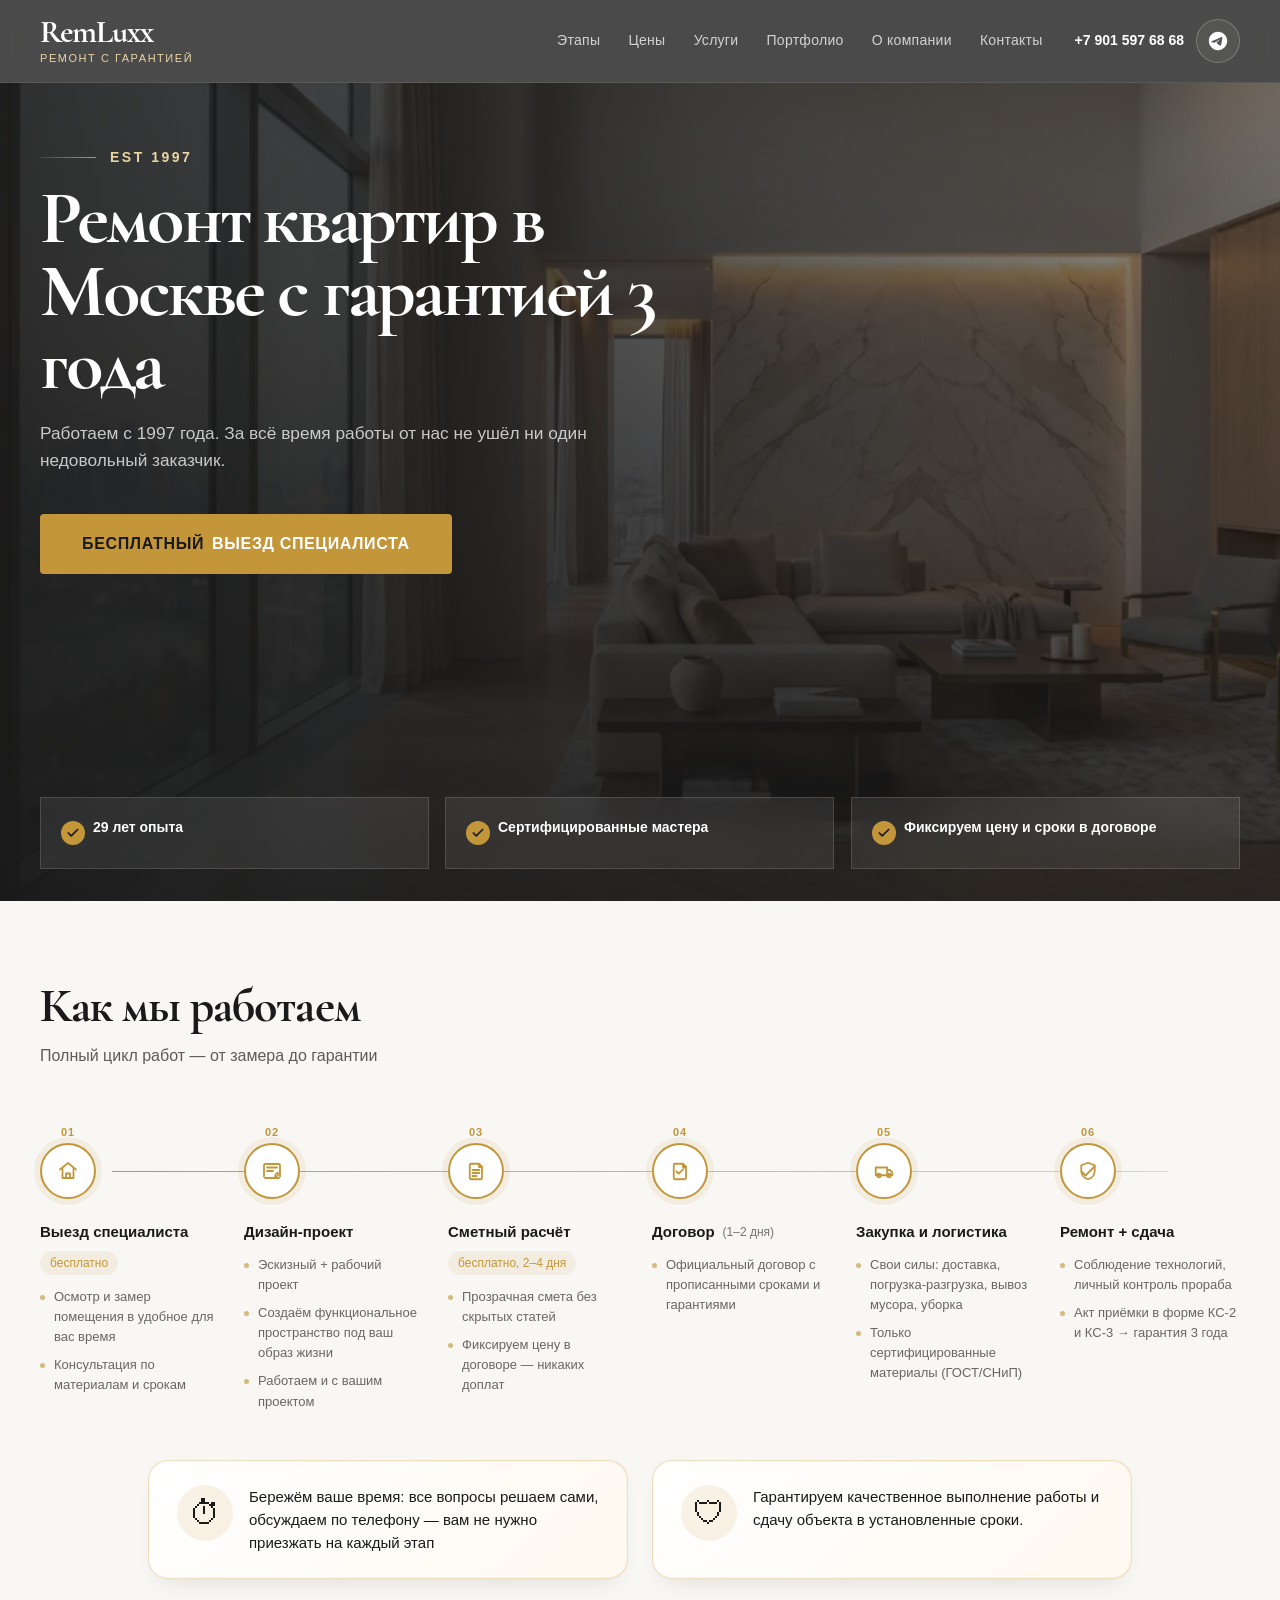
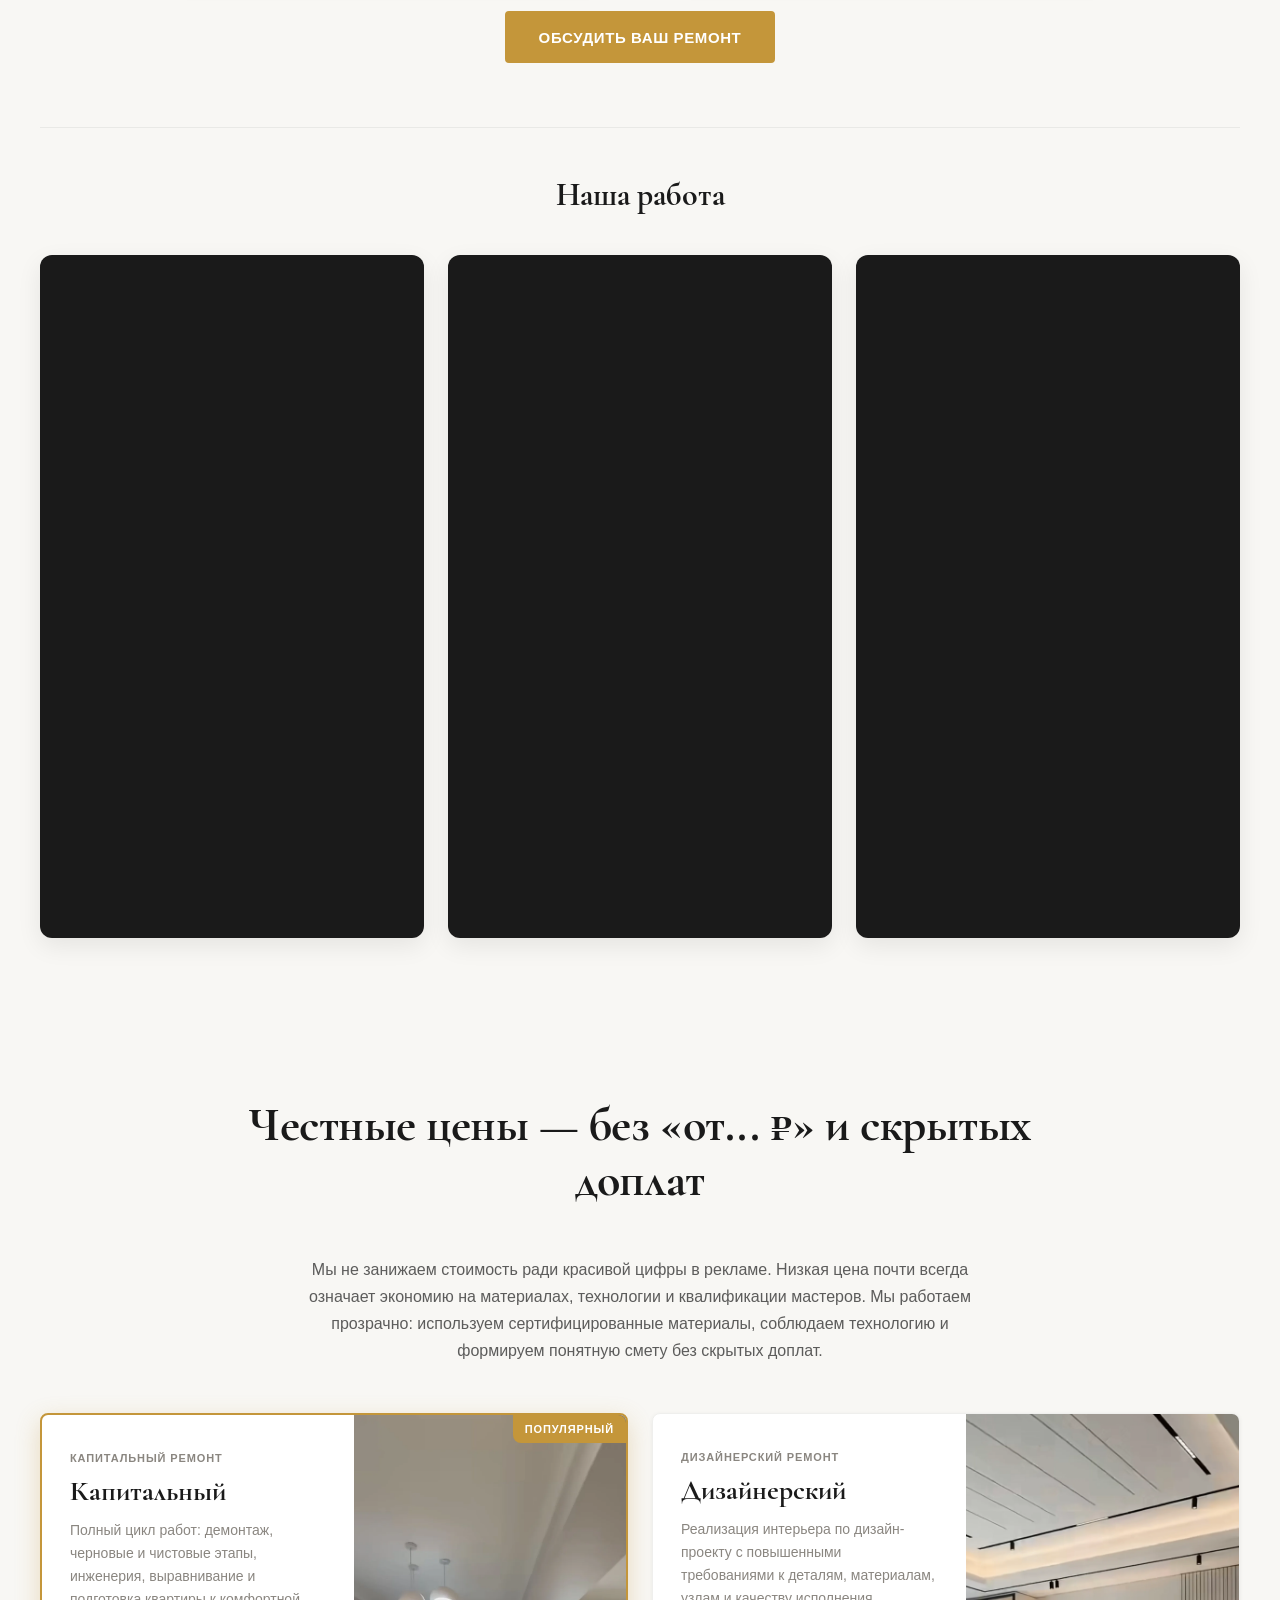
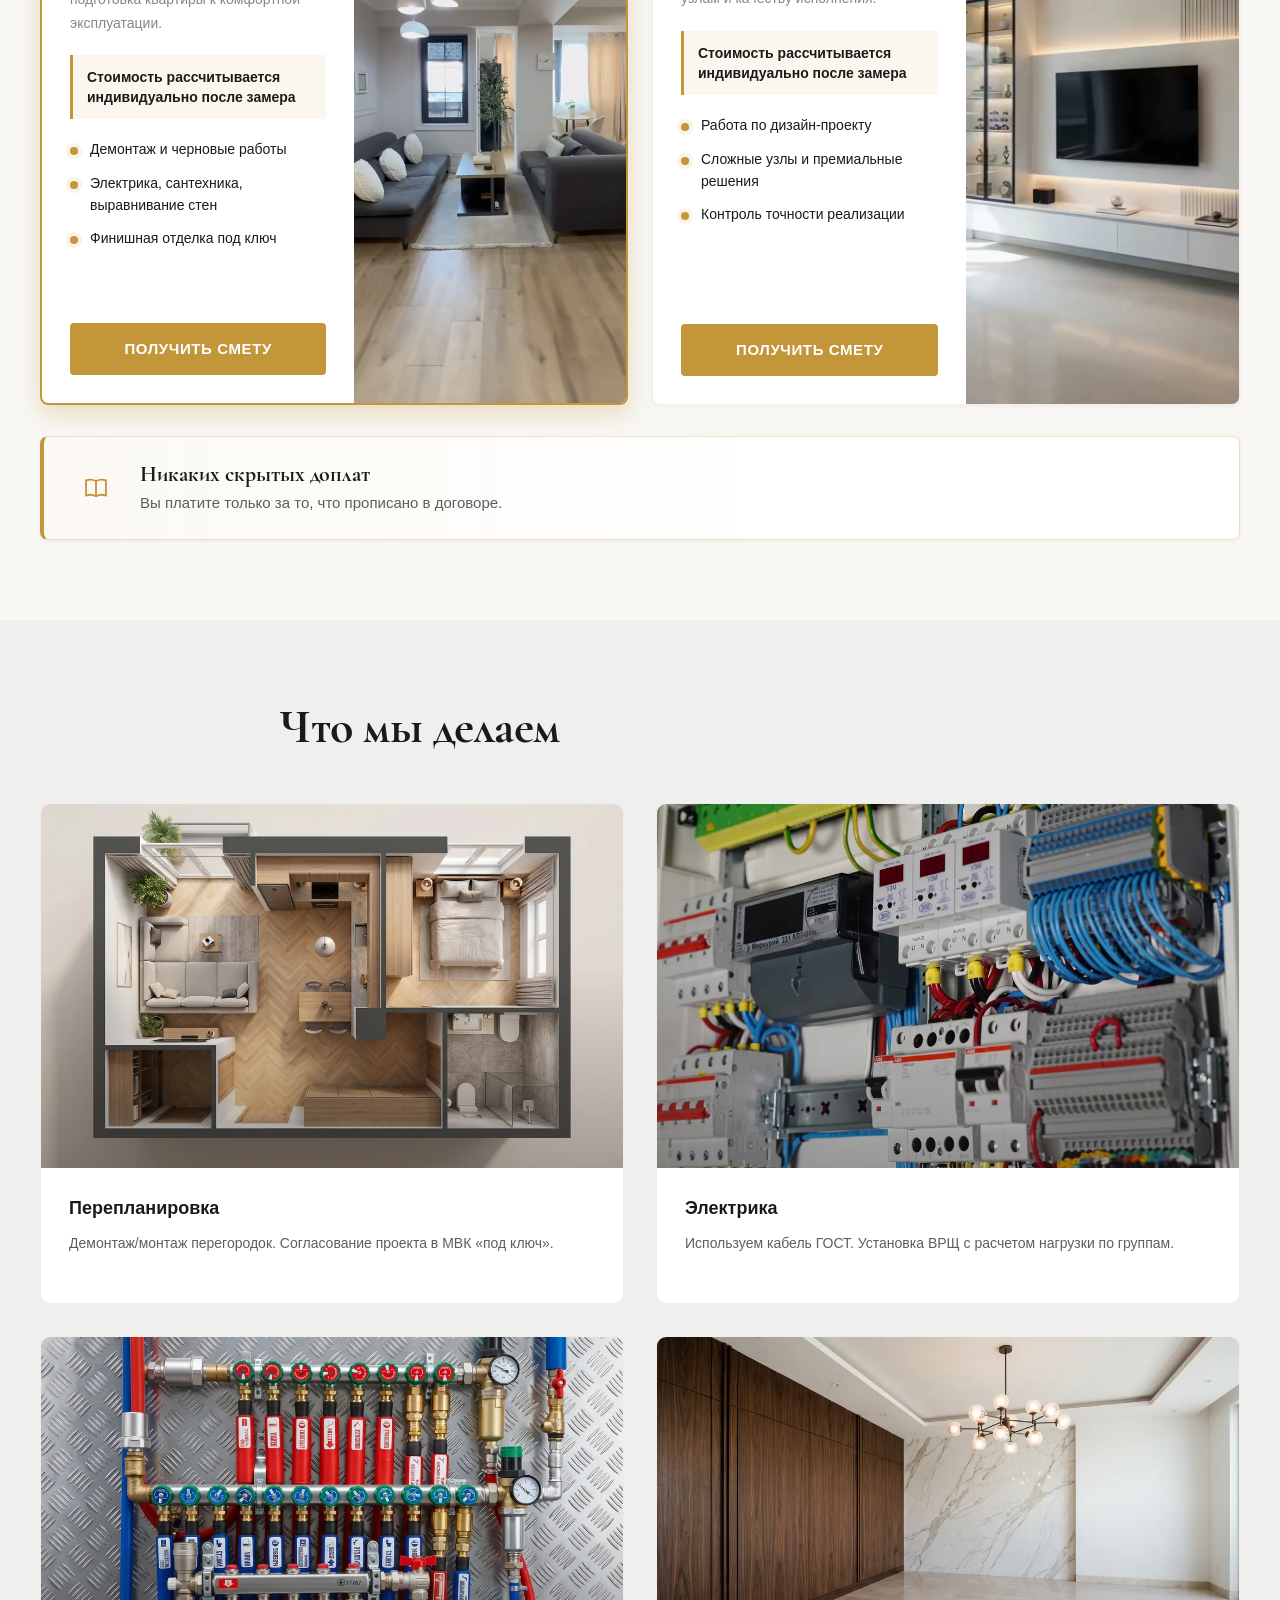
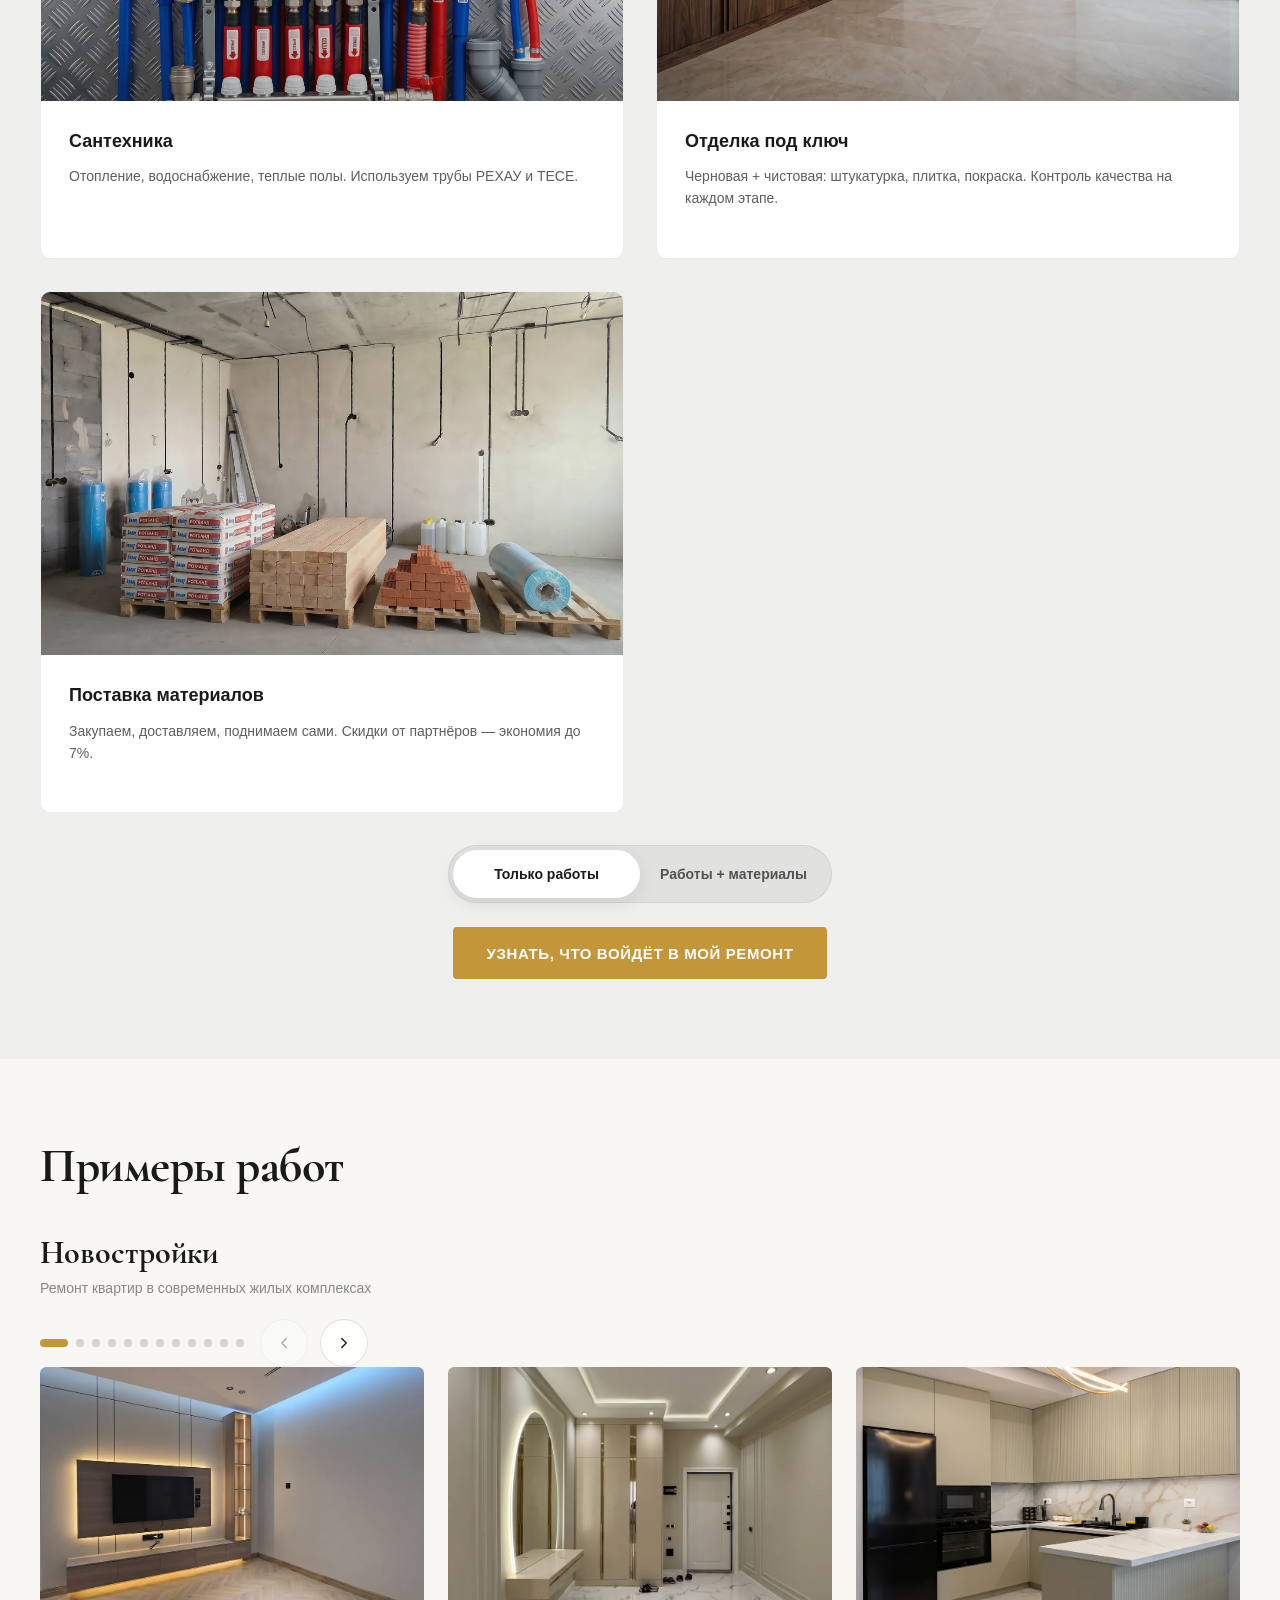
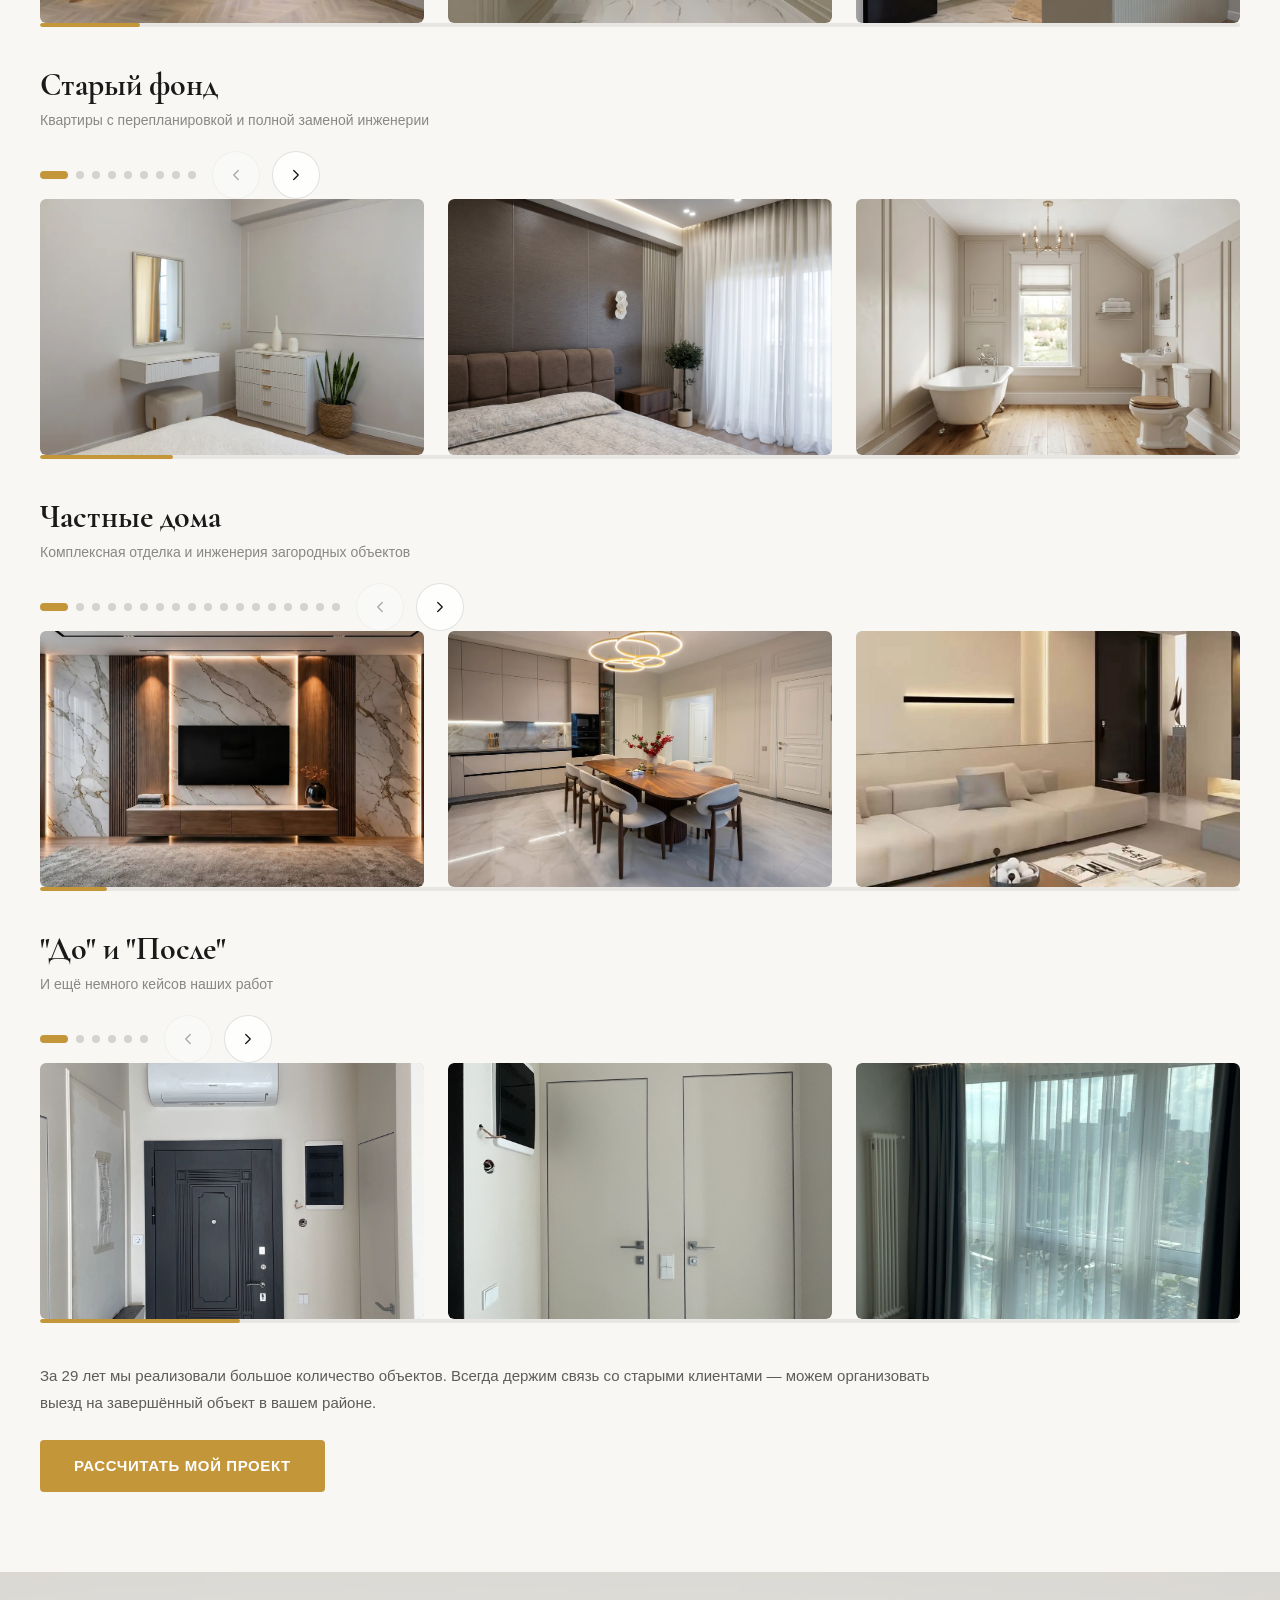
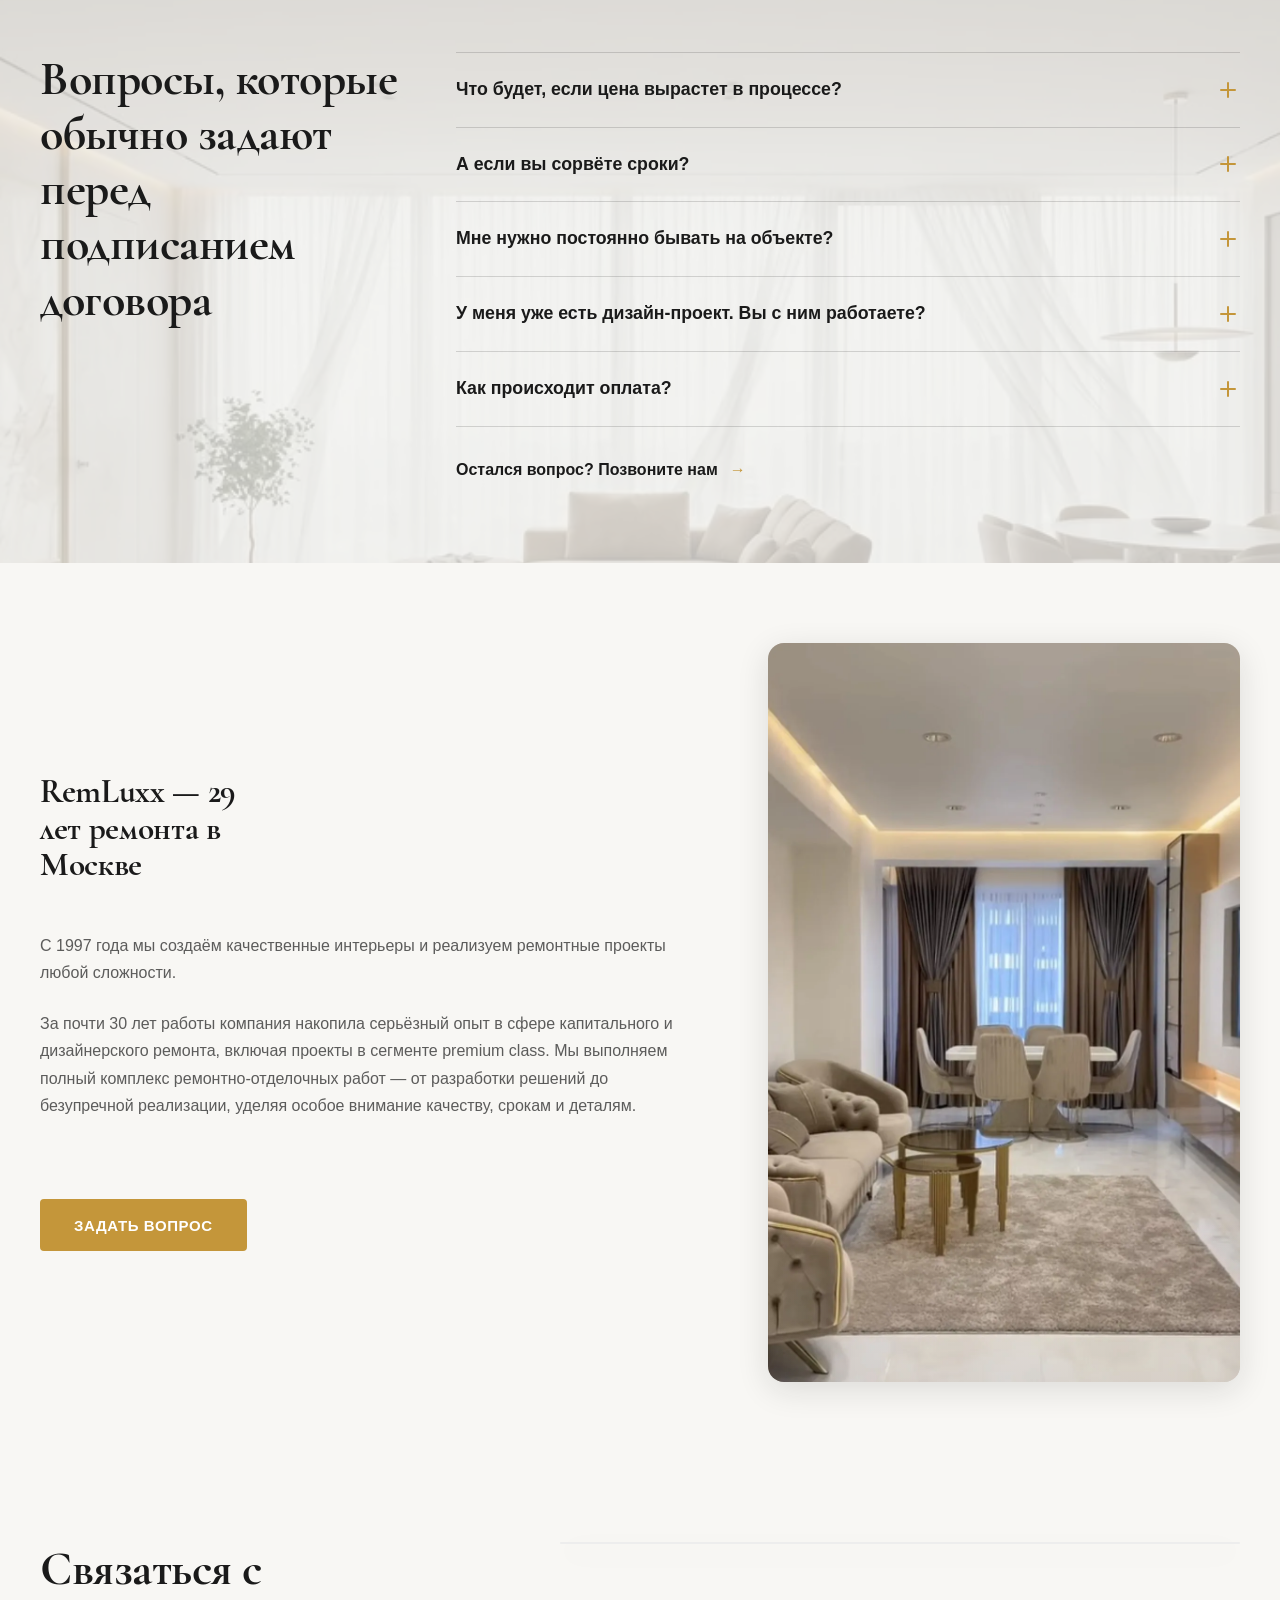
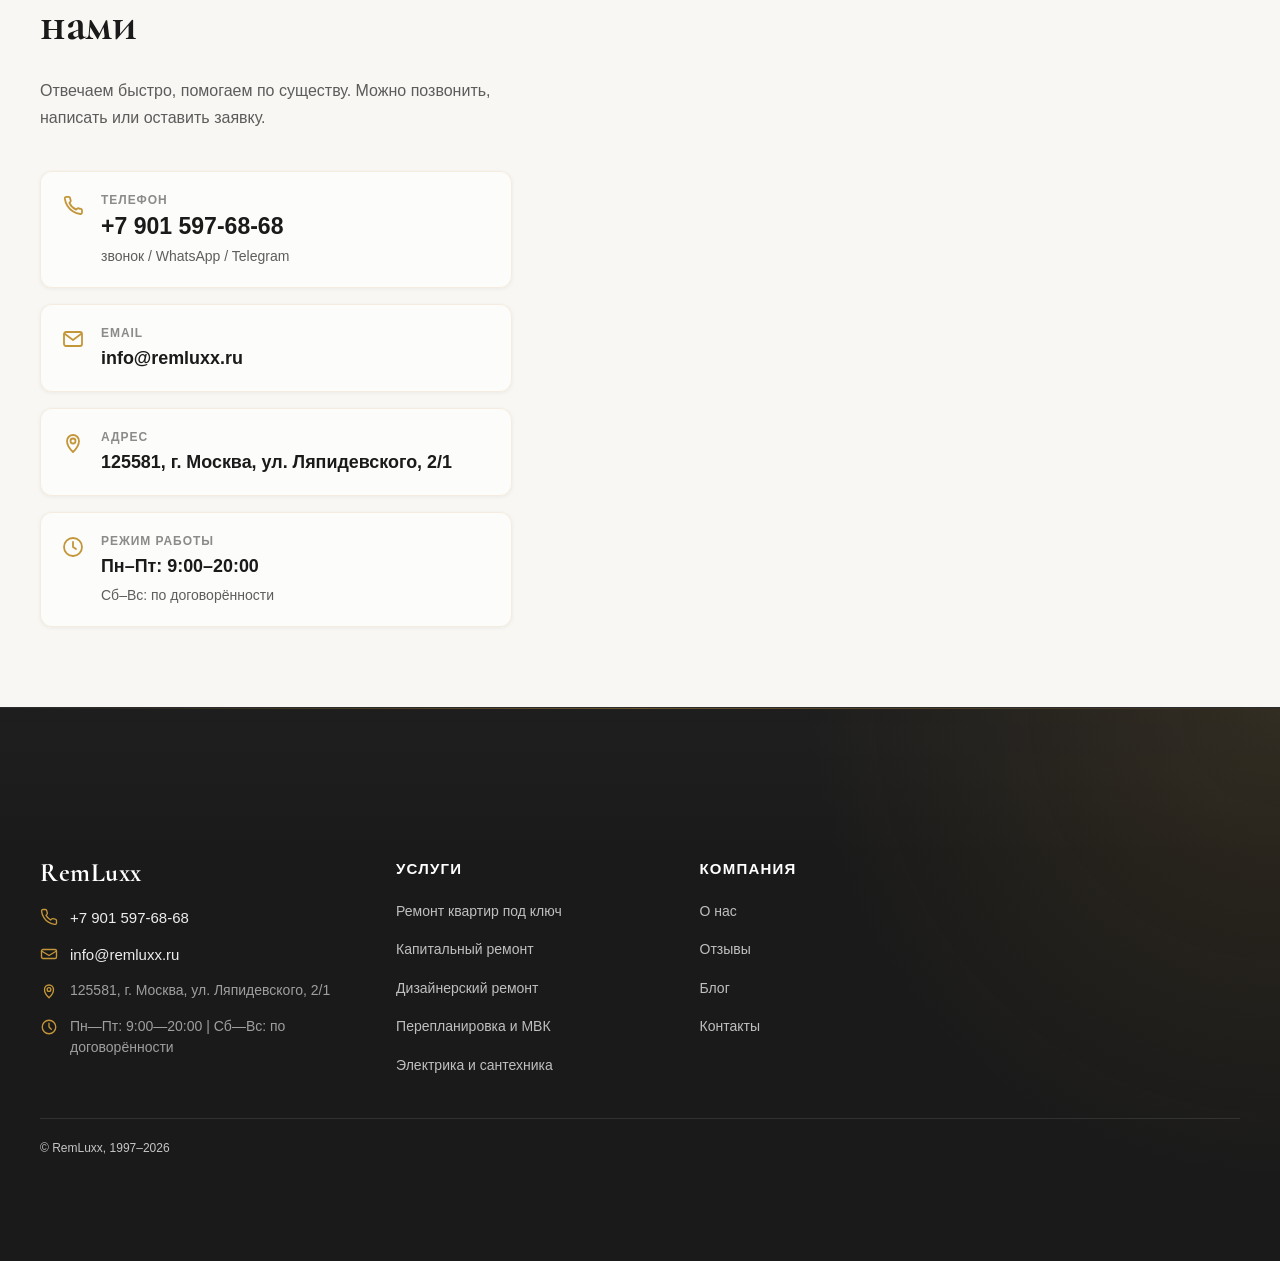
==== commit 4d50ea67: "Add files via upload" ====
--- a/index.html
+++ b/index.html
@@ -2157,7 +2157,7 @@
 
                   <button class="slider__nav" type="button" data-slider-next aria-label="Следующий слайд">
                     <svg class="icon icon--stroke" viewBox="0 0 24 24" aria-hidden="true">
-                      <path d="M9 6L15 12Л9 18"></path>
+                      <path d="M9 6L15 12L9 18"></path>
                     </svg>
                   </button>
                 </div>
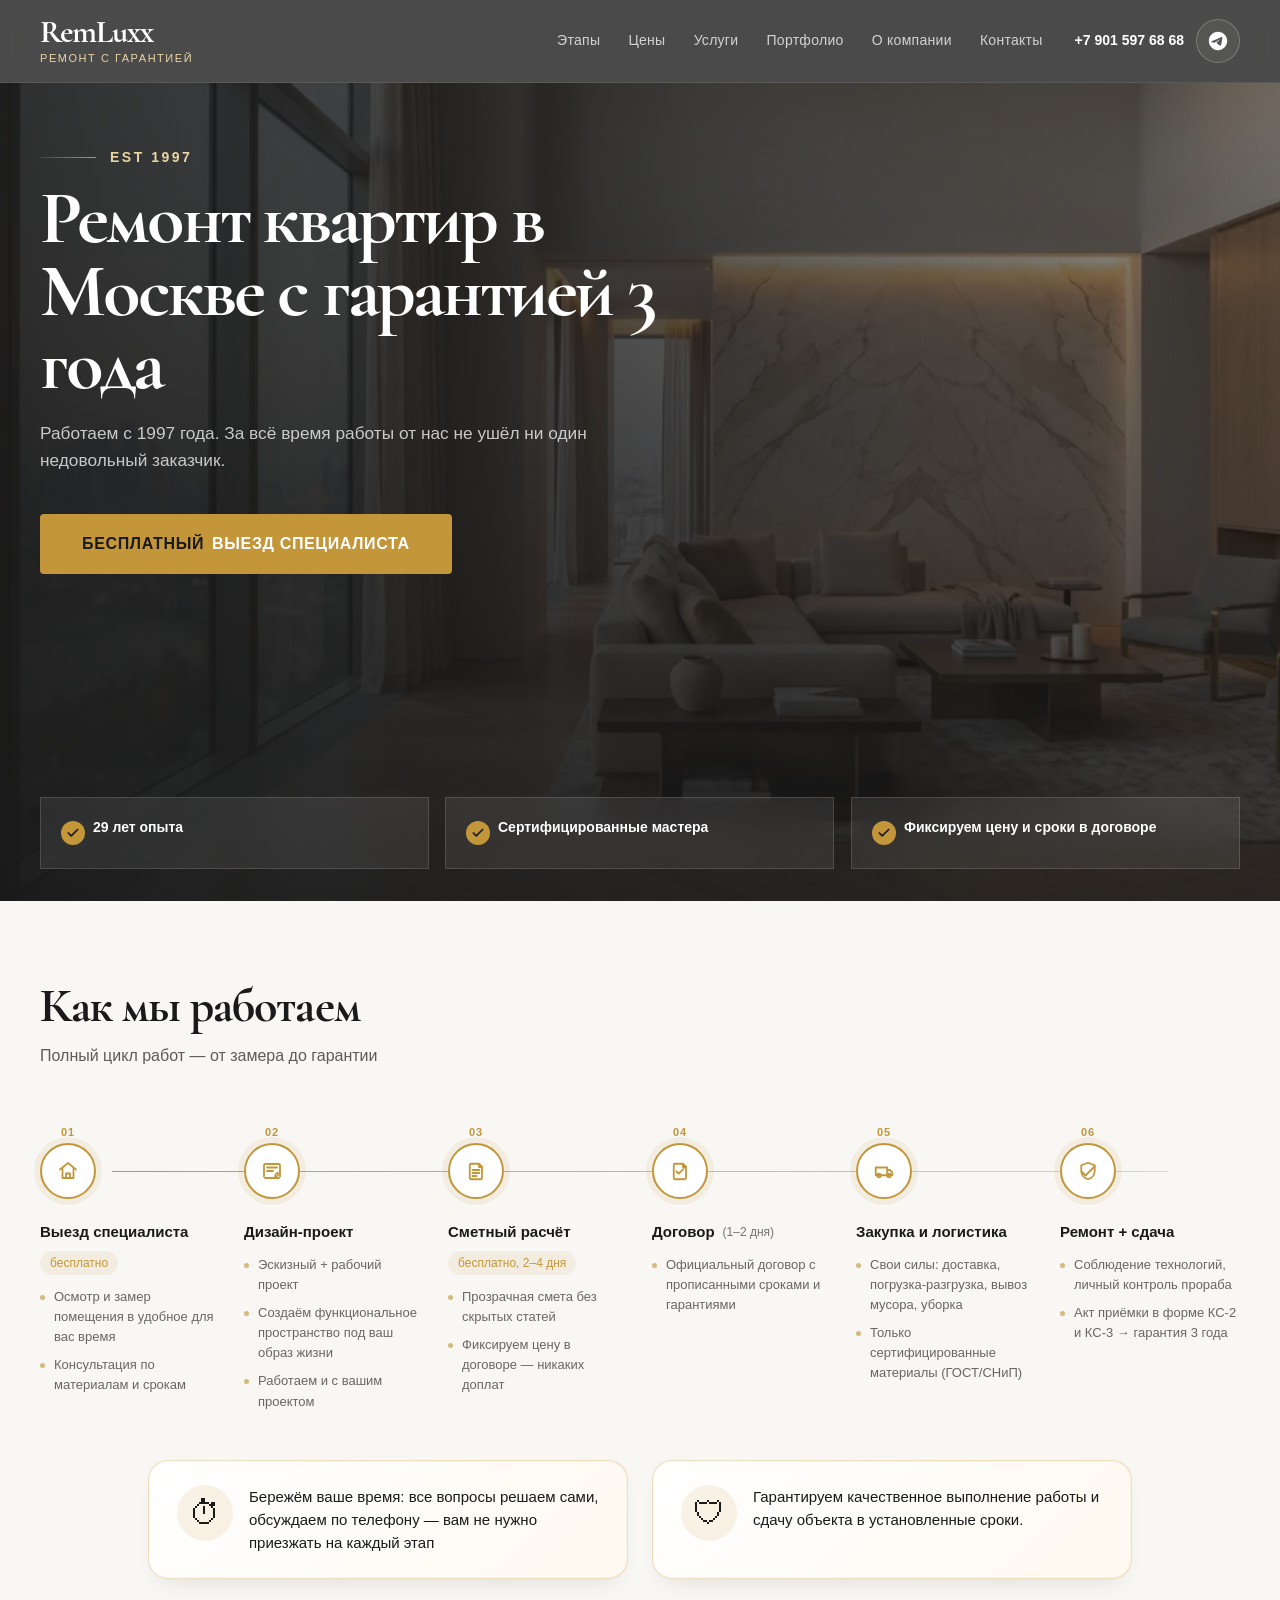
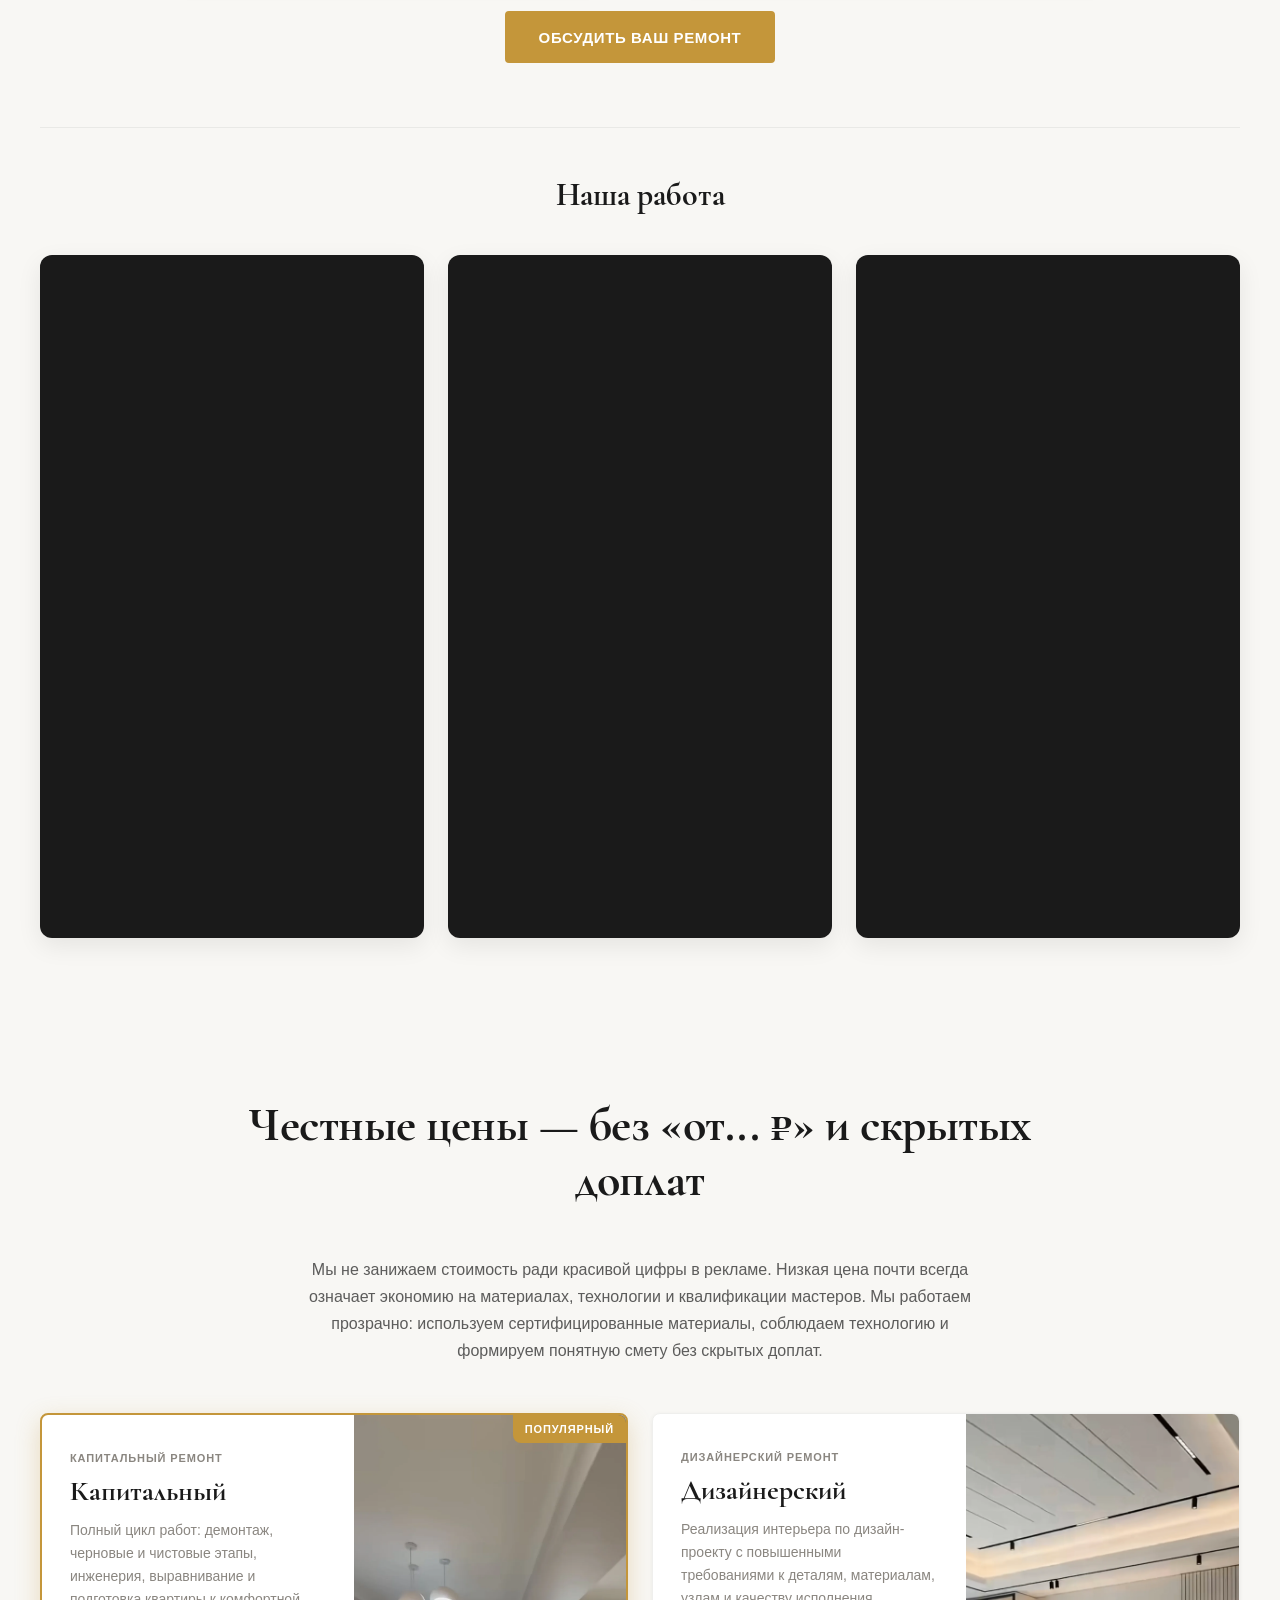
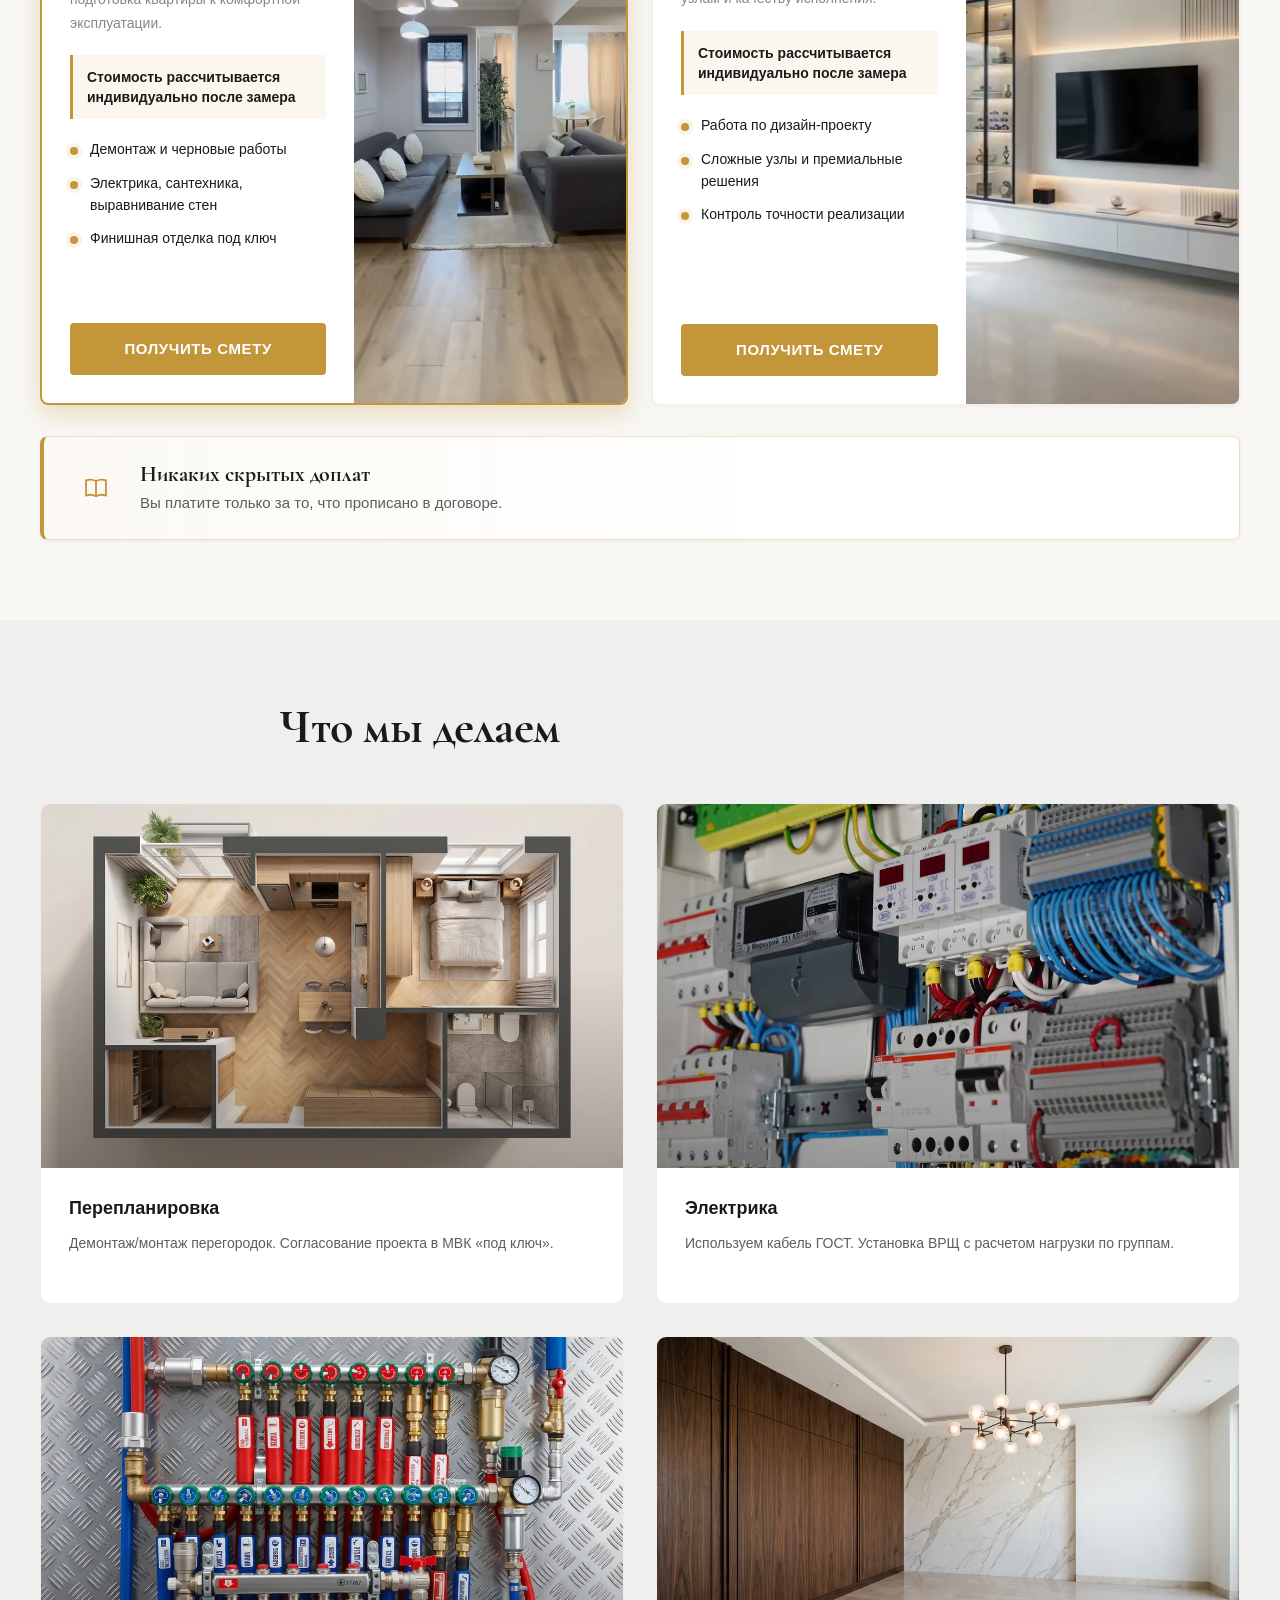
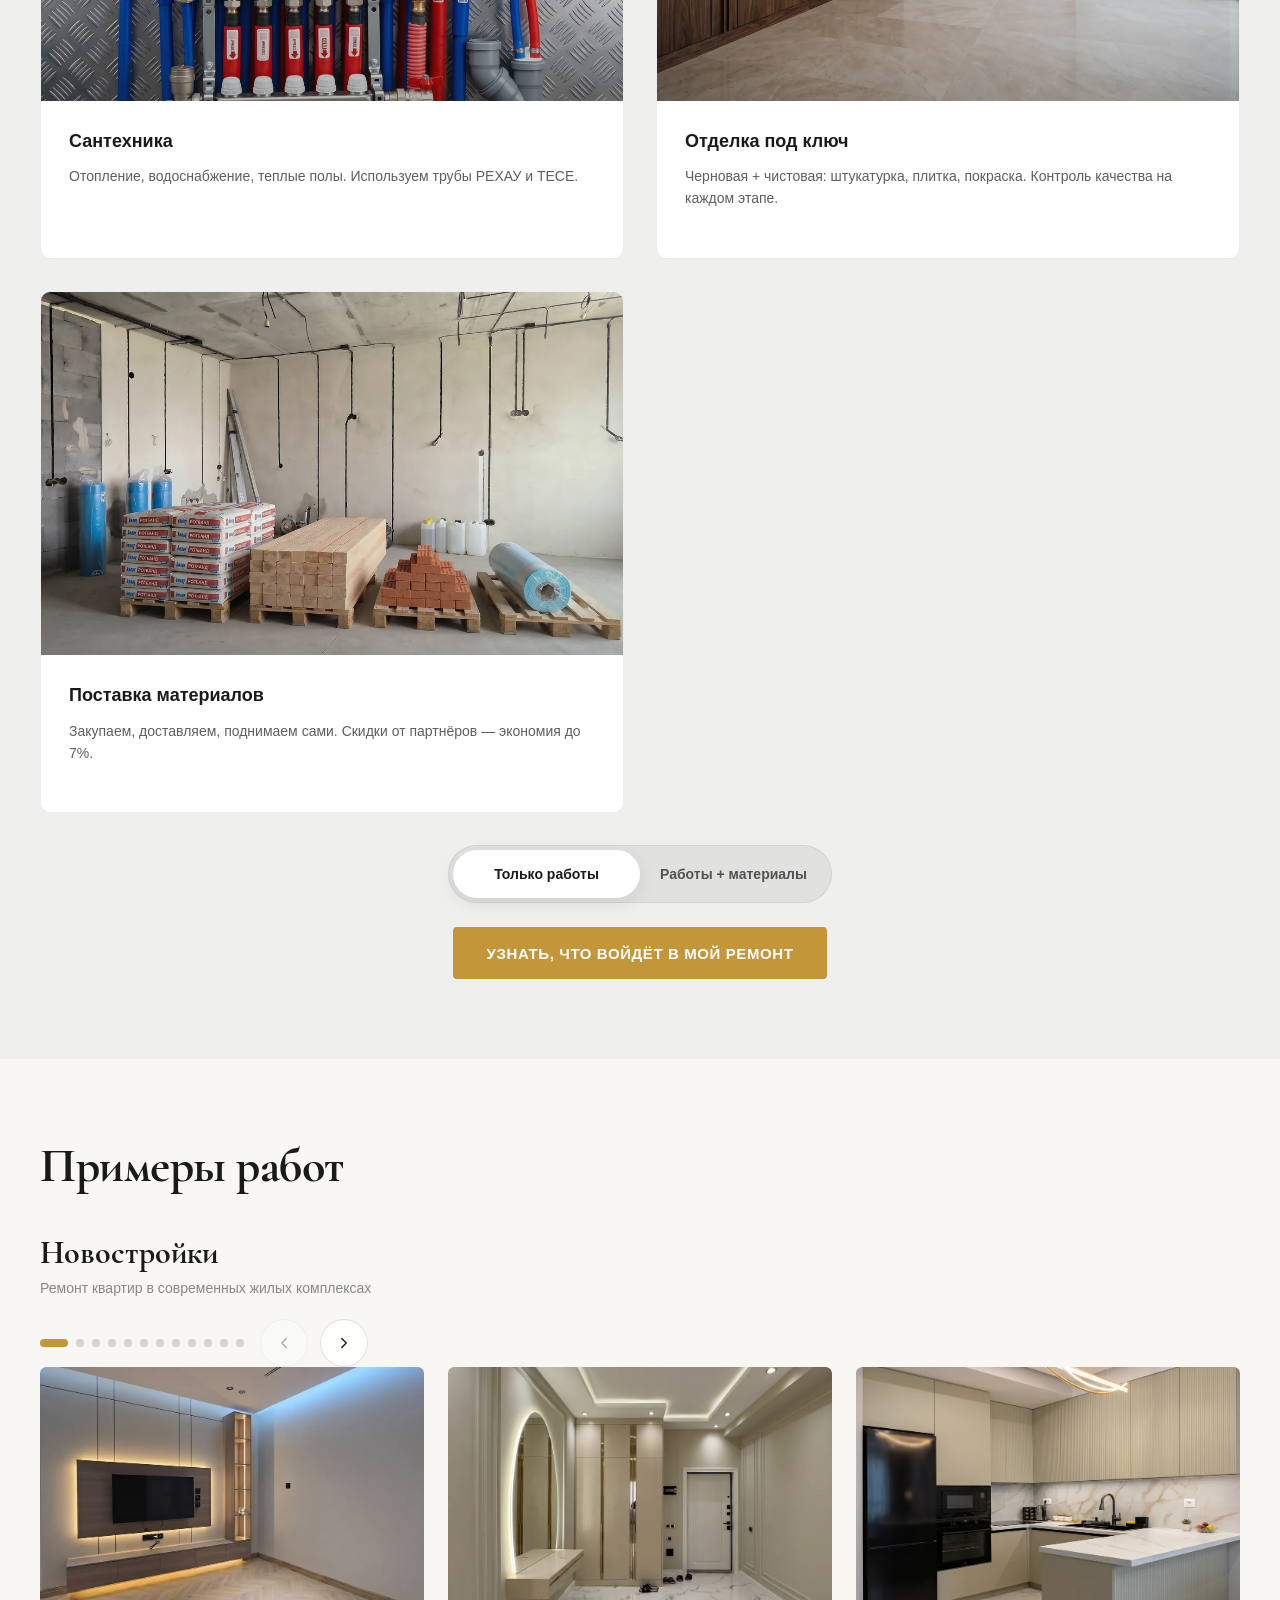
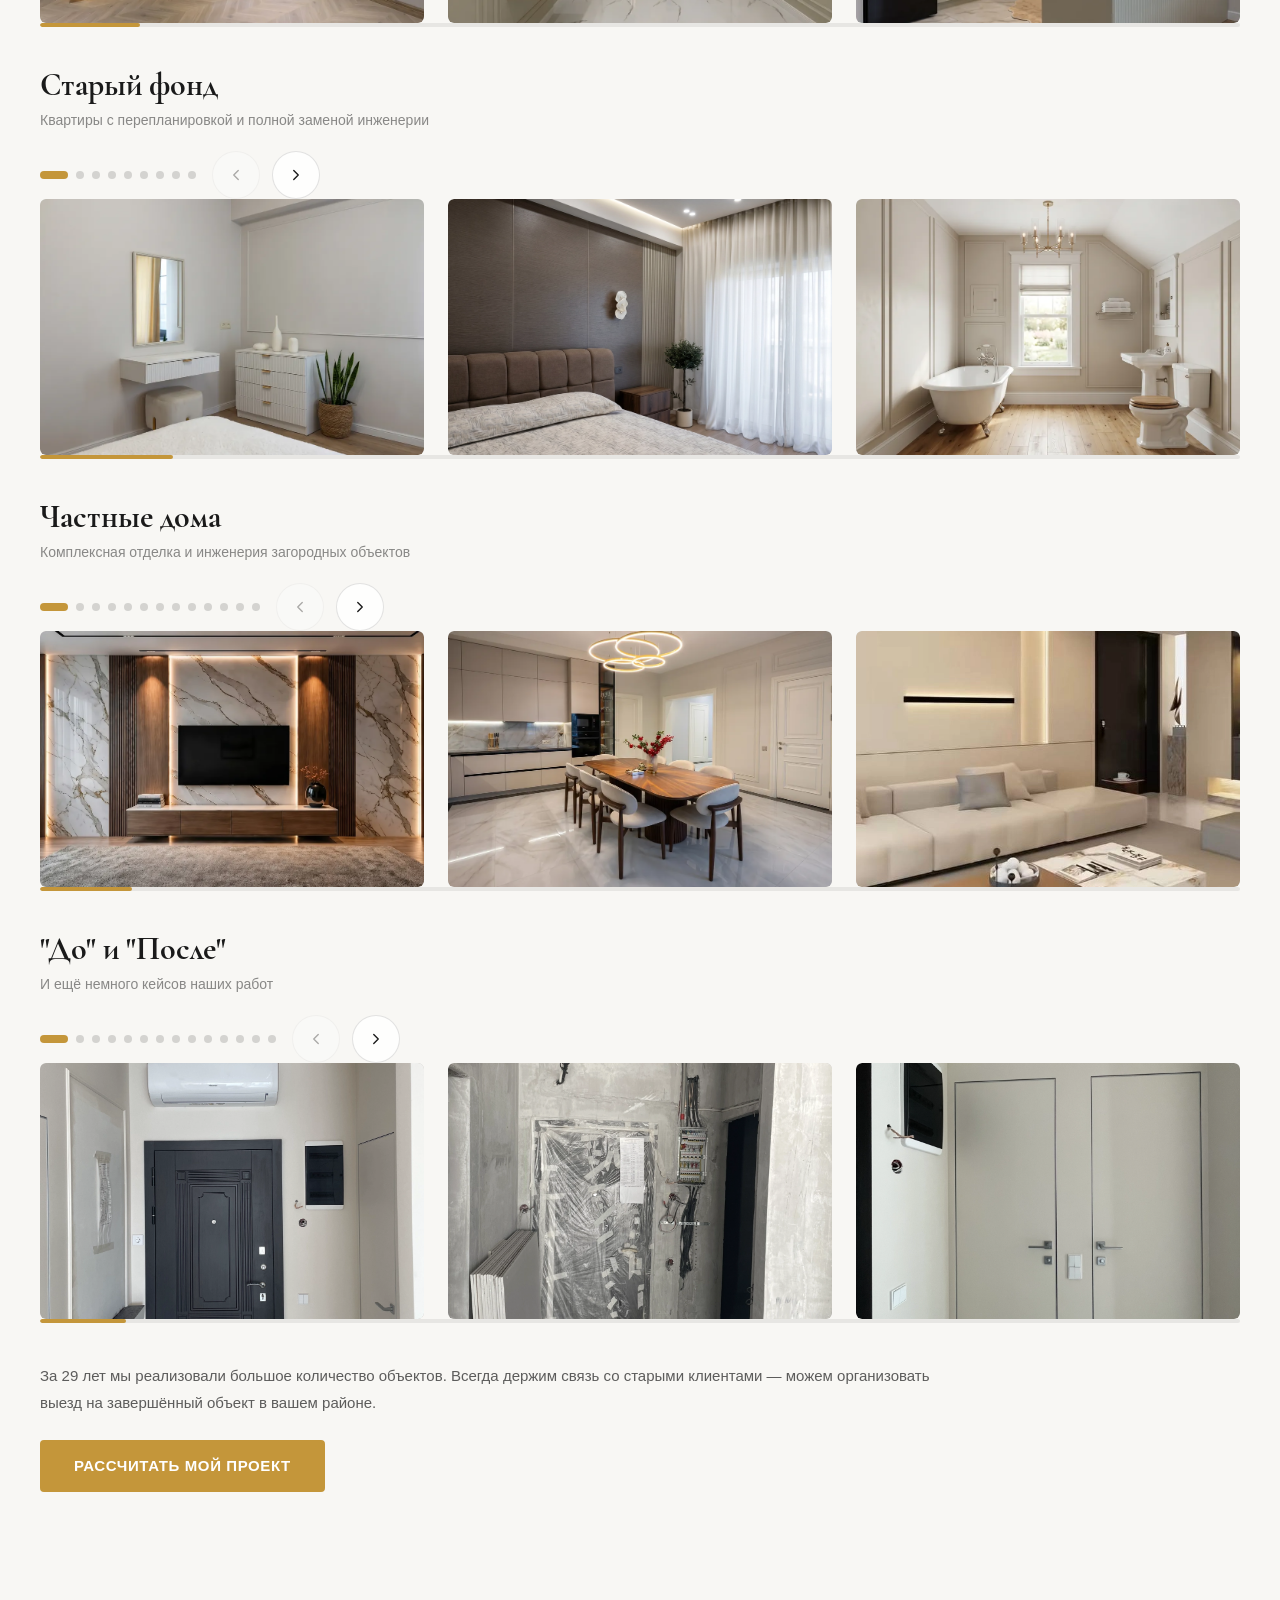
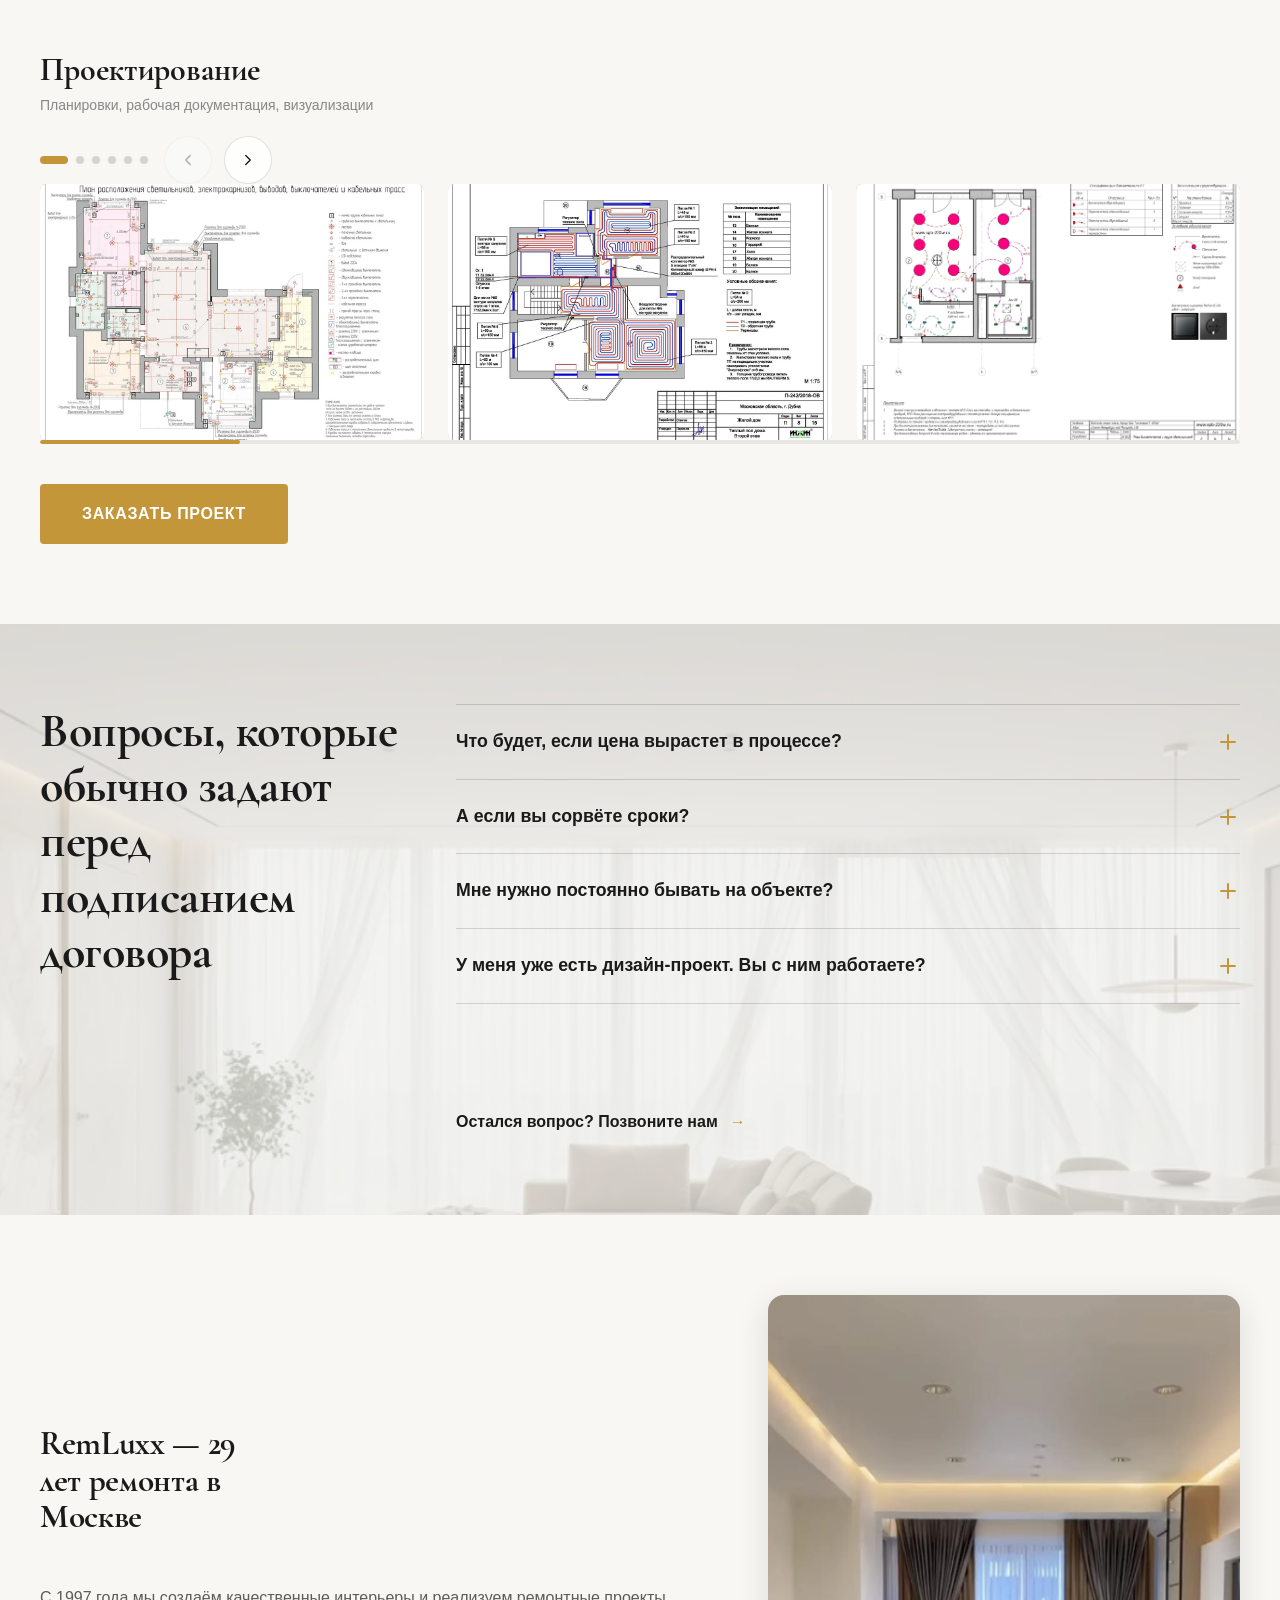
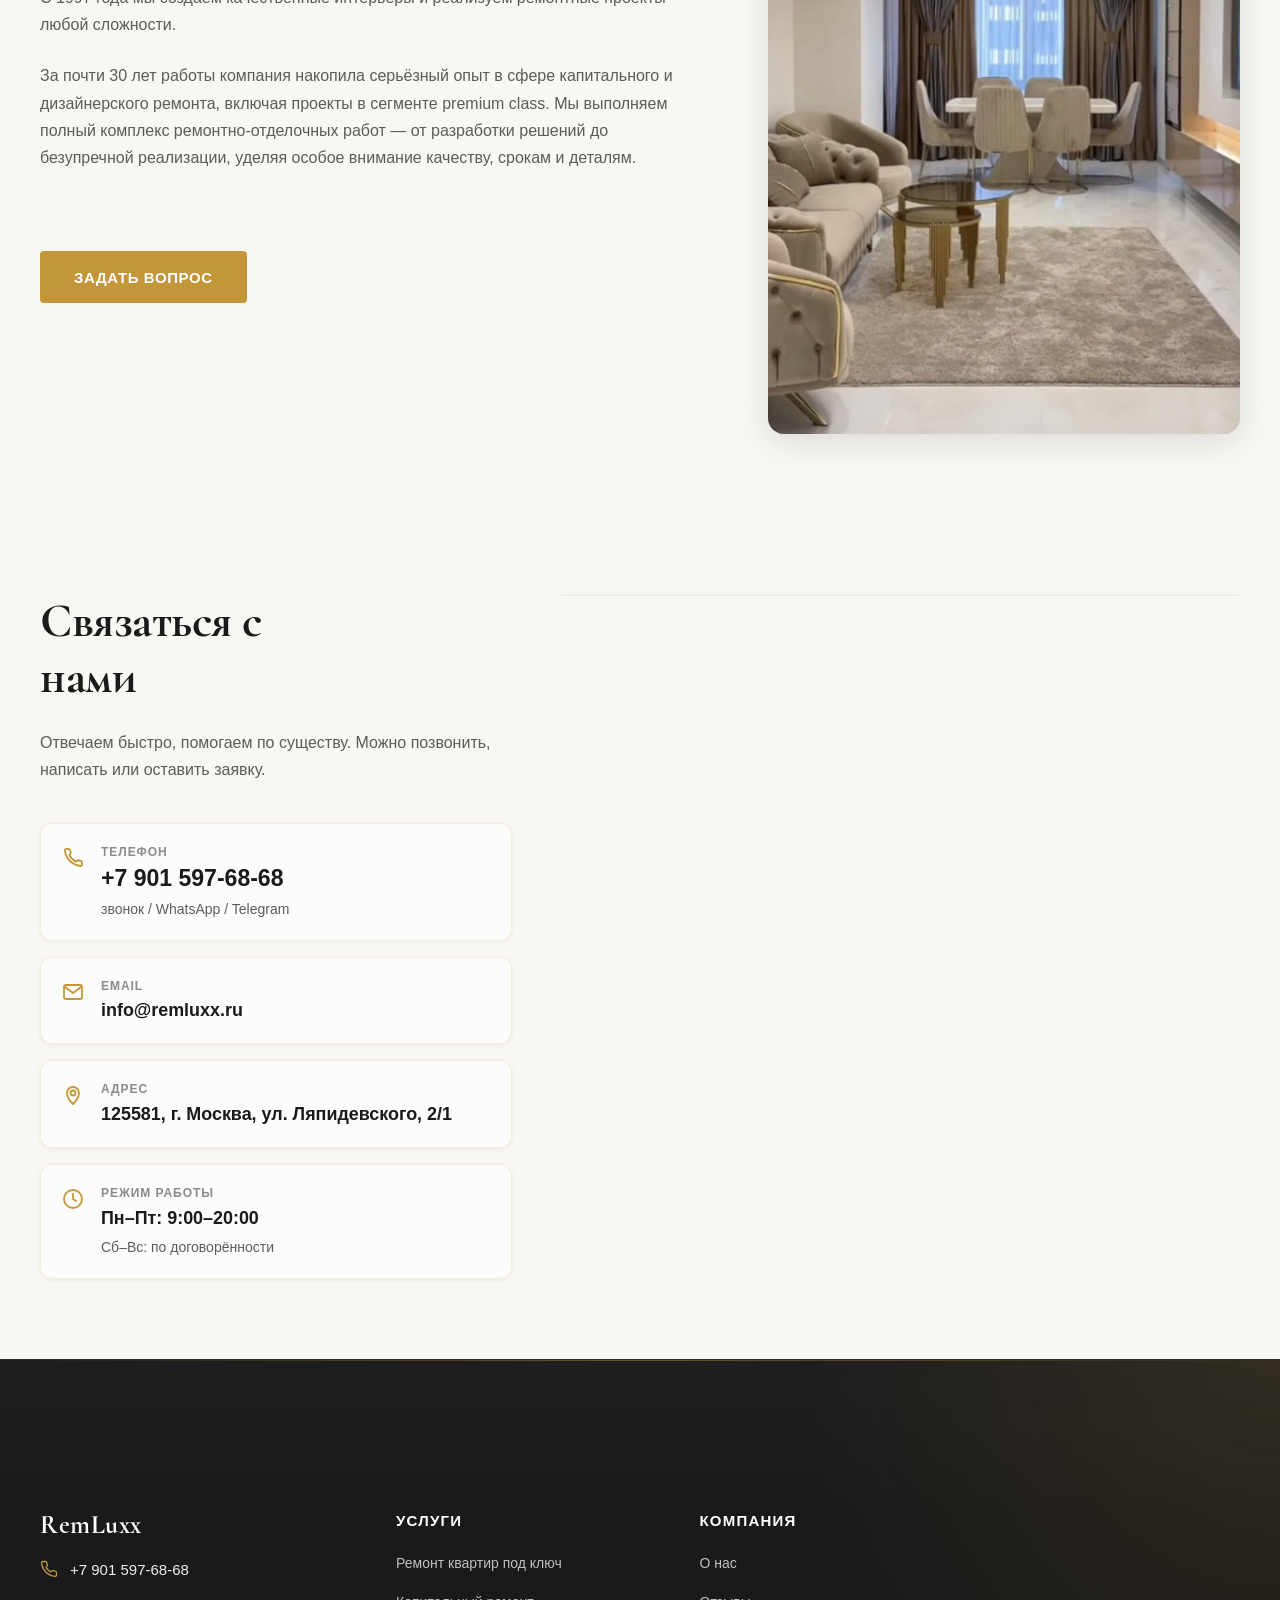
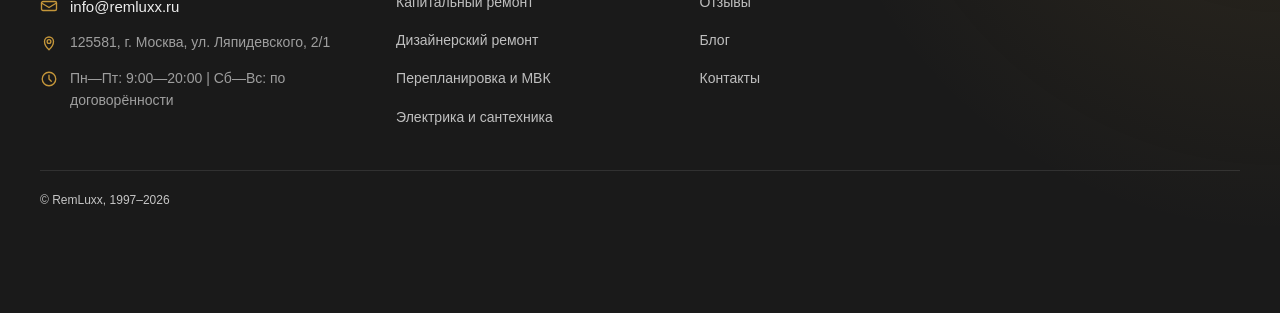
==== commit 103d39f0: "Add files via upload" ====
--- a/index.html
+++ b/index.html
@@ -1618,38 +1618,6 @@
                   <article
                     class="slider__slide portfolio-card"
                     data-slider-slide
-                    data-area="310 м²"
-                    data-term="198 дней"
-                    data-budget="11 200 000 ₽"
-                    data-description="Основная задача — объединить инженерные системы в единый рабочий контур. Смонтировали отопление, водоподготовку, электрику, автоматику и выполнили чистовую отделку."
-                  >
-                    <div class="portfolio-card__slider">
-                      <div class="portfolio-card__image--before">
-                        <img src="img/portfolio/cottage-5-before.webp" alt="КП Княжье Озеро до ремонта" loading="lazy">
-                      </div>
-
-                      <div class="portfolio-card__image--after">
-                        <img src="img/portfolio/cottage-5.webp" alt="КП Княжье Озеро после ремонта" loading="lazy">
-                      </div>
-
-                      <div class="portfolio-card__overlay"></div>
-
-                      <div class="portfolio-card__content">
-                        <h3 class="portfolio-card__title">КП “Княжье Озеро”</h3>
-                        <span class="portfolio-card__case-btn">
-                          Смотреть кейс
-                          <svg class="icon icon--stroke" viewBox="0 0 24 24" aria-hidden="true">
-                            <path d="M5 12H19"></path>
-                            <path d="M13 6L19 12L13 18"></path>
-                          </svg>
-                        </span>
-                      </div>
-                    </div>
-                  </article>
-
-                  <article
-                    class="slider__slide portfolio-card"
-                    data-slider-slide
                     data-area="205 м²"
                     data-term="149 дней"
                     data-budget="7 350 000 ₽"
@@ -1682,38 +1650,6 @@
                   <article
                     class="slider__slide portfolio-card"
                     data-slider-slide
-                    data-area="285 м²"
-                    data-term="184 дня"
-                    data-budget="10 750 000 ₽"
-                    data-description="Подготовили дом к круглогодичной эксплуатации: отопление с тёплыми полами и радиаторами, влагостойкая отделка мокрых зон, освещение, розетки и защита от протечек."
-                  >
-                    <div class="portfolio-card__slider">
-                      <div class="portfolio-card__image--before">
-                        <img src="img/portfolio/cottage-6-before.webp" alt="КП Agalarov Estate до ремонта" loading="lazy">
-                      </div>
-
-                      <div class="portfolio-card__image--after">
-                        <img src="img/portfolio/cottage-6.webp" alt="КП Agalarov Estate после ремонта" loading="lazy">
-                      </div>
-
-                      <div class="portfolio-card__overlay"></div>
-
-                      <div class="portfolio-card__content">
-                        <h3 class="portfolio-card__title">КП “Agalarov Estate”</h3>
-                        <span class="portfolio-card__case-btn">
-                          Смотреть кейс
-                          <svg class="icon icon--stroke" viewBox="0 0 24 24" aria-hidden="true">
-                            <path d="M5 12H19"></path>
-                            <path d="M13 6L19 12L13 18"></path>
-                          </svg>
-                        </span>
-                      </div>
-                    </div>
-                  </article>
-
-                  <article
-                    class="slider__slide portfolio-card"
-                    data-slider-slide
                     data-area="224 м²"
                     data-term="162 дня"
                     data-budget="8 180 000 ₽"
@@ -1906,38 +1842,6 @@
                   <article
                     class="slider__slide portfolio-card"
                     data-slider-slide
-                    data-area="288 м²"
-                    data-term="190 дней"
-                    data-budget="10 600 000 ₽"
-                    data-description="Комплексная отделка с акцентом на инженерную надёжность. Собрали котельную, водоснабжение, электрические группы, выполнили отделку мокрых зон и жилых помещений."
-                  >
-                    <div class="portfolio-card__slider">
-                      <div class="portfolio-card__image--before">
-                        <img src="img/portfolio/cottage-14-before.webp" alt="КП Ильинка до ремонта" loading="lazy">
-                      </div>
-
-                      <div class="portfolio-card__image--after">
-                        <img src="img/portfolio/cottage-14.webp" alt="КП Ильинка после ремонта" loading="lazy">
-                      </div>
-
-                      <div class="portfolio-card__overlay"></div>
-
-                      <div class="portfolio-card__content">
-                        <h3 class="portfolio-card__title">КП “Ильинка”</h3>
-                        <span class="portfolio-card__case-btn">
-                          Смотреть кейс
-                          <svg class="icon icon--stroke" viewBox="0 0 24 24" aria-hidden="true">
-                            <path d="M5 12H19"></path>
-                            <path d="M13 6L19 12L13 18"></path>
-                          </svg>
-                        </span>
-                      </div>
-                    </div>
-                  </article>
-
-                  <article
-                    class="slider__slide portfolio-card"
-                    data-slider-slide
                     data-area="315 м²"
                     data-term="205 дней"
                     data-budget="12 300 000 ₽"
@@ -2063,69 +1967,6 @@
                     </div>
                   </article>
 
-                  <article
-                    class="slider__slide portfolio-card"
-                    data-slider-slide
-                    data-area="208 м²"
-                    data-term="146 дней"
-                    data-budget="7 420 000 ₽"
-                    data-description="Дом требовал аккуратной подготовки после усадки. Провели диагностику основания, смонтировали инженерные сети, выполнили отделку стен, полов и мокрых зон."
-                  >
-                    <div class="portfolio-card__slider">
-                      <div class="portfolio-card__image--before">
-                        <img src="img/portfolio/cottage-19-before.webp" alt="КП Шервуд до ремонта" loading="lazy">
-                      </div>
-
-                      <div class="portfolio-card__image--after">
-                        <img src="img/portfolio/cottage-19.webp" alt="КП Шервуд после ремонта" loading="lazy">
-                      </div>
-
-                      <div class="portfolio-card__overlay"></div>
-
-                      <div class="portfolio-card__content">
-                        <h3 class="portfolio-card__title">КП “Шервуд”</h3>
-                        <span class="portfolio-card__case-btn">
-                          Смотреть кейс
-                          <svg class="icon icon--stroke" viewBox="0 0 24 24" aria-hidden="true">
-                            <path d="M5 12H19"></path>
-                            <path d="M13 6L19 12L13 18"></path>
-                          </svg>
-                        </span>
-                      </div>
-                    </div>
-                  </article>
-
-                  <article
-                    class="slider__slide portfolio-card"
-                    data-slider-slide
-                    data-area="292 м²"
-                    data-term="196 дней"
-                    data-budget="11 100 000 ₽"
-                    data-description="Объект с индивидуальной планировкой. Реализовали инженерную подготовку, несколько санузлов, кухню-гостиную, постирочную, гардеробные и финишную отделку под ключ."
-                  >
-                    <div class="portfolio-card__slider">
-                      <div class="portfolio-card__image--before">
-                        <img src="img/portfolio/cottage-20-before.webp" alt="КП Рублёвский до ремонта" loading="lazy">
-                      </div>
-
-                      <div class="portfolio-card__image--after">
-                        <img src="img/portfolio/cottage-20.webp" alt="КП Рублёвский после ремонта" loading="lazy">
-                      </div>
-
-                      <div class="portfolio-card__overlay"></div>
-
-                      <div class="portfolio-card__content">
-                        <h3 class="portfolio-card__title">КП “Рублёвский”</h3>
-                        <span class="portfolio-card__case-btn">
-                          Смотреть кейс
-                          <svg class="icon icon--stroke" viewBox="0 0 24 24" aria-hidden="true">
-                            <path d="M5 12H19"></path>
-                            <path d="M13 6L19 12L13 18"></path>
-                          </svg>
-                        </span>
-                      </div>
-                    </div>
-                  </article>
                 </div>
               </div>
 
@@ -2200,6 +2041,38 @@
                   <article
                     class="slider__slide portfolio-card portfolio-card--simple"
                     data-slider-slide
+                    data-area="58 м²"
+                    data-term="67 дней"
+                    data-budget="1 920 000 ₽"
+                    data-description="Обновили квартиру после устаревшего ремонта: демонтировали покрытия, заменили инженерные сети, выровняли стены и собрали современный интерьер в светлой гамме."
+                  >
+                    <div class="portfolio-card__slider">
+                      <div class="portfolio-card__image--before">
+                        <img src="img/portfolio/da-1.webp" alt="Квартира на Ленинском проспекте до ремонта" loading="lazy">
+                      </div>
+
+                      <div class="portfolio-card__image--after">
+                        <img src="img/portfolio/da-1-before.webp" alt="Квартира на Ленинском проспекте после ремонта" loading="lazy">
+                      </div>
+
+                      <div class="portfolio-card__overlay"></div>
+
+                      <div class="portfolio-card__content">
+                        <h3 class="portfolio-card__title">Квартира на Ленинском проспекте</h3>
+                        <span class="portfolio-card__case-btn">
+                          Смотреть кейс
+                          <svg class="icon icon--stroke" viewBox="0 0 24 24" aria-hidden="true">
+                            <path d="M5 12H19"></path>
+                            <path d="M13 6L19 12L13 18"></path>
+                          </svg>
+                        </span>
+                      </div>
+                    </div>
+                  </article>
+
+                  <article
+                    class="slider__slide portfolio-card portfolio-card--simple"
+                    data-slider-slide
                     data-area="44 м²"
                     data-term="52 дня"
                     data-budget="1 580 000 ₽"
@@ -2229,6 +2102,38 @@
                     </div>
                   </article>
 
+                   <article
+                    class="slider__slide portfolio-card portfolio-card--simple"
+                    data-slider-slide
+                    data-area="44 м²"
+                    data-term="52 дня"
+                    data-budget="1 580 000 ₽"
+                    data-description="Компактное пространство сделали функциональным: встроенное хранение, точечная электрика, влагостойкие материалы и визуально лёгкая отделка без перегруза."
+                  >
+                    <div class="portfolio-card__slider">
+                      <div class="portfolio-card__image--before">
+                        <img src="img/portfolio/da-2.webp" alt="Апартаменты у Москва-Сити до ремонта" loading="lazy">
+                      </div>
+
+                      <div class="portfolio-card__image--after">
+                        <img src="img/portfolio/da-2-before.webp" alt="Апартаменты у Москва-Сити после ремонта" loading="lazy">
+                      </div>
+
+                      <div class="portfolio-card__overlay"></div>
+
+                      <div class="portfolio-card__content">
+                        <h3 class="portfolio-card__title">Апартаменты у Москва-Сити</h3>
+                        <span class="portfolio-card__case-btn">
+                          Смотреть кейс
+                          <svg class="icon icon--stroke" viewBox="0 0 24 24" aria-hidden="true">
+                            <path d="M5 12H19"></path>
+                            <path d="M13 6L19 12L13 18"></path>
+                          </svg>
+                        </span>
+                      </div>
+                    </div>
+                  </article>
+
                   <article
                     class="slider__slide portfolio-card portfolio-card--simple"
                     data-slider-slide
@@ -2264,6 +2169,38 @@
                   <article
                     class="slider__slide portfolio-card portfolio-card--simple"
                     data-slider-slide
+                    data-area="71 м²"
+                    data-term="79 дней"
+                    data-budget="2 340 000 ₽"
+                    data-description="Выполнили ремонт после демонтажа старой отделки. Пересобрали санузел, обновили полы, электрику, освещение и подготовили квартиру к установке кухни."
+                  >
+                    <div class="portfolio-card__slider">
+                      <div class="portfolio-card__image--before">
+                        <img src="img/portfolio/da-3.webp" alt="Квартира в районе Фили до ремонта" loading="lazy">
+                      </div>
+
+                      <div class="portfolio-card__image--after">
+                        <img src="img/portfolio/da-3-before.webp" alt="Квартира в районе Фили после ремонта" loading="lazy">
+                      </div>
+
+                      <div class="portfolio-card__overlay"></div>
+
+                      <div class="portfolio-card__content">
+                        <h3 class="portfolio-card__title">Квартира в районе Фили</h3>
+                        <span class="portfolio-card__case-btn">
+                          Смотреть кейс
+                          <svg class="icon icon--stroke" viewBox="0 0 24 24" aria-hidden="true">
+                            <path d="M5 12H19"></path>
+                            <path d="M13 6L19 12L13 18"></path>
+                          </svg>
+                        </span>
+                      </div>
+                    </div>
+                  </article>
+
+                  <article
+                    class="slider__slide portfolio-card portfolio-card--simple"
+                    data-slider-slide
                     data-area="49 м²"
                     data-term="56 дней"
                     data-budget="1 690 000 ₽"
@@ -2296,6 +2233,38 @@
                   <article
                     class="slider__slide portfolio-card portfolio-card--simple"
                     data-slider-slide
+                    data-area="49 м²"
+                    data-term="56 дней"
+                    data-budget="1 690 000 ₽"
+                    data-description="Основная задача — сделать квартиру визуально просторнее. Использовали светлые материалы, скрытые системы хранения и аккуратные световые сценарии."
+                  >
+                    <div class="portfolio-card__slider">
+                      <div class="portfolio-card__image--before">
+                        <img src="img/portfolio/da-4.webp" alt="Евродвушка в Марьиной Роще до ремонта" loading="lazy">
+                      </div>
+
+                      <div class="portfolio-card__image--after">
+                        <img src="img/portfolio/da-4-before.webp" alt="Евродвушка в Марьиной Роще после ремонта" loading="lazy">
+                      </div>
+
+                      <div class="portfolio-card__overlay"></div>
+
+                      <div class="portfolio-card__content">
+                        <h3 class="portfolio-card__title">Евродвушка в Марьиной Роще</h3>
+                        <span class="portfolio-card__case-btn">
+                          Смотреть кейс
+                          <svg class="icon icon--stroke" viewBox="0 0 24 24" aria-hidden="true">
+                            <path d="M5 12H19"></path>
+                            <path d="M13 6L19 12L13 18"></path>
+                          </svg>
+                        </span>
+                      </div>
+                    </div>
+                  </article>
+
+                  <article
+                    class="slider__slide portfolio-card portfolio-card--simple"
+                    data-slider-slide
                     data-area="63 м²"
                     data-term="74 дня"
                     data-budget="2 210 000 ₽"
@@ -2328,6 +2297,38 @@
                   <article
                     class="slider__slide portfolio-card portfolio-card--simple"
                     data-slider-slide
+                    data-area="63 м²"
+                    data-term="74 дня"
+                    data-budget="2 210 000 ₽"
+                    data-description="Заменили старые коммуникации, выровняли поверхности, обновили санузел и кухонную зону. Интерьер стал спокойнее, светлее и практичнее для ежедневной эксплуатации."
+                  >
+                    <div class="portfolio-card__slider">
+                      <div class="portfolio-card__image--before">
+                        <img src="img/portfolio/da-5.webp" alt="Квартира на Пресне до ремонта" loading="lazy">
+                      </div>
+
+                      <div class="portfolio-card__image--after">
+                        <img src="img/portfolio/da-5-before.webp" alt="Квартира на Пресне после ремонта" loading="lazy">
+                      </div>
+
+                      <div class="portfolio-card__overlay"></div>
+
+                      <div class="portfolio-card__content">
+                        <h3 class="portfolio-card__title">Квартира на Пресне</h3>
+                        <span class="portfolio-card__case-btn">
+                          Смотреть кейс
+                          <svg class="icon icon--stroke" viewBox="0 0 24 24" aria-hidden="true">
+                            <path d="M5 12H19"></path>
+                            <path d="M13 6L19 12Л13 18"></path>
+                          </svg>
+                        </span>
+                      </div>
+                    </div>
+                  </article>
+
+                  <article
+                    class="slider__slide portfolio-card portfolio-card--simple"
+                    data-slider-slide
                     data-area="38 м²"
                     data-term="45 дней"
                     data-budget="1 260 000 ₽"
@@ -2360,6 +2361,38 @@
                   <article
                     class="slider__slide portfolio-card portfolio-card--simple"
                     data-slider-slide
+                    data-area="38 м²"
+                    data-term="45 дней"
+                    data-budget="1 260 000 ₽"
+                    data-description="Небольшую студию превратили в удобное пространство с полноценной кухней, зоной хранения, тёплым освещением и практичными материалами."
+                  >
+                    <div class="portfolio-card__slider">
+                      <div class="portfolio-card__image--before">
+                        <img src="img/portfolio/da-6.webp" alt="Студия в Хорошёво-Мнёвниках до ремонта" loading="lazy">
+                      </div>
+
+                      <div class="portfolio-card__image--after">
+                        <img src="img/portfolio/da-6-before.webp" alt="Студия в Хорошёво-Мнёвниках после ремонта" loading="lazy">
+                      </div>
+
+                      <div class="portfolio-card__overlay"></div>
+
+                      <div class="portfolio-card__content">
+                        <h3 class="portfolio-card__title">Студия в Хорошёво-Мнёвниках</h3>
+                        <span class="portfolio-card__case-btn">
+                          Смотреть кейс
+                          <svg class="icon icon--stroke" viewBox="0 0 24 24" aria-hidden="true">
+                            <path d="M5 12H19"></path>
+                            <path d="M13 6L19 12Л13 18"></path>
+                          </svg>
+                        </span>
+                      </div>
+                    </div>
+                  </article>
+
+                  <article
+                    class="slider__slide portfolio-card portfolio-card--simple"
+                    data-slider-slide
                     data-area="76 м²"
                     data-term="88 дней"
                     data-budget="2 690 000 ₽"
@@ -2392,6 +2425,38 @@
                   <article
                     class="slider__slide portfolio-card portfolio-card--simple"
                     data-slider-slide
+                    data-area="76 м²"
+                    data-term="88 дней"
+                    data-budget="2 690 000 ₽"
+                    data-description="Провели капитальный ремонт с заменой коммуникаций, отделкой двух санузлов, подготовкой стен под покраску и монтажом встроенного освещения."
+                  >
+                    <div class="portfolio-card__slider">
+                      <div class="portfolio-card__image--before">
+                        <img src="img/portfolio/da-7.webp" alt="Квартира в Сокольниках до ремонта" loading="lazy">
+                      </div>
+
+                      <div class="portfolio-card__image--after">
+                        <img src="img/portfolio/da-7-before.webp" alt="Квартира в Сокольниках после ремонта" loading="lazy">
+                      </div>
+
+                      <div class="portfolio-card__overlay"></div>
+
+                      <div class="portfolio-card__content">
+                        <h3 class="portfolio-card__title">Квартира в Сокольниках</h3>
+                        <span class="portfolio-card__case-btn">
+                          Смотреть кейс
+                          <svg class="icon icon--stroke" viewBox="0 0 24 24" aria-hidden="true">
+                            <path d="M5 12H19"></path>
+                            <path d="M13 6L19 12Л13 18"></path>
+                          </svg>
+                        </span>
+                      </div>
+                    </div>
+                  </article>
+
+                  <article
+                    class="slider__slide portfolio-card portfolio-card--simple"
+                    data-slider-slide
                     data-area="89 м²"
                     data-term="103 дня"
                     data-budget="3 370 000 ₽"
@@ -2420,6 +2485,39 @@
                       </div>
                     </div>
                   </article>
+
+                  <article
+                    class="slider__slide portfolio-card portfolio-card--simple"
+                    data-slider-slide
+                    data-area="89 м²"
+                    data-term="103 дня"
+                    data-budget="3 370 000 ₽"
+                    data-description="Реализовали интерьер с акцентом на натуральные оттенки, ровную геометрию, скрытые двери, крупную плитку и продуманное освещение по зонам."
+                  >
+                    <div class="portfolio-card__slider">
+                      <div class="portfolio-card__image--before">
+                        <img src="img/portfolio/da-8.webp" alt="Квартира на Мосфильмовской до ремонта" loading="lazy">
+                      </div>
+
+                      <div class="portfolio-card__image--after">
+                        <img src="img/portfolio/da-8-before.webp" alt="Квартира на Мосфильмовской после ремонта" loading="lazy">
+                      </div>
+
+                      <div class="portfolio-card__overlay"></div>
+
+                      <div class="portfolio-card__content">
+                        <h3 class="portfolio-card__title">Квартира на Мосфильмовской</h3>
+                        <span class="portfolio-card__case-btn">
+                          Смотреть кейс
+                          <svg class="icon icon--stroke" viewBox="0 0 24 24" aria-hidden="true">
+                            <path d="M5 12H19"></path>
+                            <path d="M13 6L19 12Л13 18"></path>
+                          </svg>
+                        </span>
+                      </div>
+                    </div>
+                  </article>
+
                 </div>
               </div>
 
@@ -2439,6 +2537,178 @@
           <div class="portfolio__actions">
             <a href="https://t.me/+79015976868" class="btn btn--primary" target="_blank" rel="noopener noreferrer">
               Рассчитать мой проект
+            </a>
+          </div>
+        </div>
+      </div>
+    </section>
+
+    <section id="design" class="section-design">
+      <div class="container">
+        <section class="portfolio-group">
+          <div class="portfolio-group__head">
+            <div class="portfolio-group__title-wrap">
+              <h3 class="portfolio-group__title">Проектирование</h3>
+              <p class="portfolio-group__meta">Планировки, рабочая документация, визуализации</p>
+            </div>
+          </div>
+
+          <div class="portfolio-group__slider slider" data-slider>
+            <div class="portfolio-group__controls">
+              <div class="slider__pagination" data-slider-pagination></div>
+
+              <div class="slider__controls">
+                <button class="slider__nav" type="button" data-slider-prev aria-label="Предыдущий слайд">
+                  <svg class="icon icon--stroke" viewBox="0 0 24 24"><path d="M15 6L9 12L15 18"></path></svg>
+                </button>
+                <button class="slider__nav" type="button" data-slider-next aria-label="Следующий слайд">
+                  <svg class="icon icon--stroke" viewBox="0 0 24 24"><path d="M9 6L15 12L9 18"></path></svg>
+                </button>
+              </div>
+            </div>
+
+            <div class="slider__viewport" data-slider-viewport>
+              <div class="slider__track" data-slider-track>
+
+                  <article
+                    class="slider__slide portfolio-card"
+                    data-slider-slide
+                    data-area="82 м²"
+                    data-term="94 дня"
+                    data-budget="2 850 000 ₽"
+                    data-description="Квартира в новостройке сдавалась без отделки. Выполнили полный цикл черновых и чистовых работ, собрали инженерные системы, реализовали современный интерьер без отклонений от проекта."
+                  >
+                    <div class="portfolio-card__slider">
+                      <div class="portfolio-card__image--after">
+                        <img src="img/design/doc-1.webp" alt="Новостройка после ремонта" loading="lazy">
+                      </div>
+                    </div>
+                  </article>
+
+                  <article
+                    class="slider__slide portfolio-card"
+                    data-slider-slide
+                    data-area="82 м²"
+                    data-term="94 дня"
+                    data-budget="2 850 000 ₽"
+                    data-description="Квартира в новостройке сдавалась без отделки. Выполнили полный цикл черновых и чистовых работ, собрали инженерные системы, реализовали современный интерьер без отклонений от проекта."
+                  >
+                    <div class="portfolio-card__slider">
+                      <div class="portfolio-card__image--after">
+                        <img src="img/design/doc-2.webp" alt="Новостройка после ремонта" loading="lazy">
+                      </div>
+                    </div>
+                  </article>
+
+                  <article
+                    class="slider__slide portfolio-card"
+                    data-slider-slide
+                    data-area="82 м²"
+                    data-term="94 дня"
+                    data-budget="2 850 000 ₽"
+                    data-description="Квартира в новостройке сдавалась без отделки. Выполнили полный цикл черновых и чистовых работ, собрали инженерные системы, реализовали современный интерьер без отклонений от проекта."
+                  >
+                    <div class="portfolio-card__slider">
+                      <div class="portfolio-card__image--after">
+                        <img src="img/design/doc-3.webp" alt="Новостройка после ремонта" loading="lazy">
+                      </div>
+                    </div>
+                  </article>
+
+                  <article
+                    class="slider__slide portfolio-card"
+                    data-slider-slide
+                    data-area="82 м²"
+                    data-term="94 дня"
+                    data-budget="2 850 000 ₽"
+                    data-description="Квартира в новостройке сдавалась без отделки. Выполнили полный цикл черновых и чистовых работ, собрали инженерные системы, реализовали современный интерьер без отклонений от проекта."
+                  >
+                    <div class="portfolio-card__slider">
+                      <div class="portfolio-card__image--after">
+                        <img src="img/design/doc-4.webp" alt="Новостройка после ремонта" loading="lazy">
+                      </div>
+                    </div>
+                  </article>
+
+                  <article
+                    class="slider__slide portfolio-card"
+                    data-slider-slide
+                    data-area="82 м²"
+                    data-term="94 дня"
+                    data-budget="2 850 000 ₽"
+                    data-description="Квартира в новостройке сдавалась без отделки. Выполнили полный цикл черновых и чистовых работ, собрали инженерные системы, реализовали современный интерьер без отклонений от проекта."
+                  >
+                    <div class="portfolio-card__slider">
+                      <div class="portfolio-card__image--after">
+                        <img src="img/design/doc-5.webp" alt="Новостройка после ремонта" loading="lazy">
+                      </div>
+                    </div>
+                  </article>
+
+                  <article
+                    class="slider__slide portfolio-card"
+                    data-slider-slide
+                    data-area="82 м²"
+                    data-term="94 дня"
+                    data-budget="2 850 000 ₽"
+                    data-description="Квартира в новостройке сдавалась без отделки. Выполнили полный цикл черновых и чистовых работ, собрали инженерные системы, реализовали современный интерьер без отклонений от проекта."
+                  >
+                    <div class="portfolio-card__slider">
+                      <div class="portfolio-card__image--after">
+                        <img src="img/design/doc-6.webp" alt="Новостройка после ремонта" loading="lazy">
+                      </div>
+                    </div>
+                  </article>
+
+                  <article
+                    class="slider__slide portfolio-card"
+                    data-slider-slide
+                    data-area="82 м²"
+                    data-term="94 дня"
+                    data-budget="2 850 000 ₽"
+                    data-description="Квартира в новостройке сдавалась без отделки. Выполнили полный цикл черновых и чистовых работ, собрали инженерные системы, реализовали современный интерьер без отклонений от проекта."
+                  >
+                    <div class="portfolio-card__slider">
+                      <div class="portfolio-card__image--after">
+                        <img src="img/design/doc-7.webp" alt="Новостройка после ремонта" loading="lazy">
+                      </div>
+                    </div>
+                  </article>
+
+                  <article
+                    class="slider__slide portfolio-card"
+                    data-slider-slide
+                    data-area="82 м²"
+                    data-term="94 дня"
+                    data-budget="2 850 000 ₽"
+                    data-description="Квартира в новостройке сдавалась без отделки. Выполнили полный цикл черновых и чистовых работ, собрали инженерные системы, реализовали современный интерьер без отклонений от проекта."
+                  >
+                    <div class="portfolio-card__slider">
+                      <div class="portfolio-card__image--after">
+                        <img src="img/design/doc-8.webp" alt="Новостройка после ремонта" loading="lazy">
+                      </div>
+
+
+                      <div class="portfolio-card__content">
+                        </span>
+                      </div>
+                    </div>
+                  </article>
+
+                </div>
+              </div>
+
+              <div class="slider__scrollbar" aria-hidden="true">
+                <span class="slider__scrollbar-thumb" data-slider-scrollbar-thumb></span>
+              </div>
+            </div>
+          </section>
+          <div class="portfolio__actions design__actions">
+            <a href="https://t.me/+79015976868" 
+              class="btn btn--primary btn--cta" 
+              target="_blank" 
+              rel="noopener noreferrer">
+              Заказать проект
             </a>
           </div>
         </div>
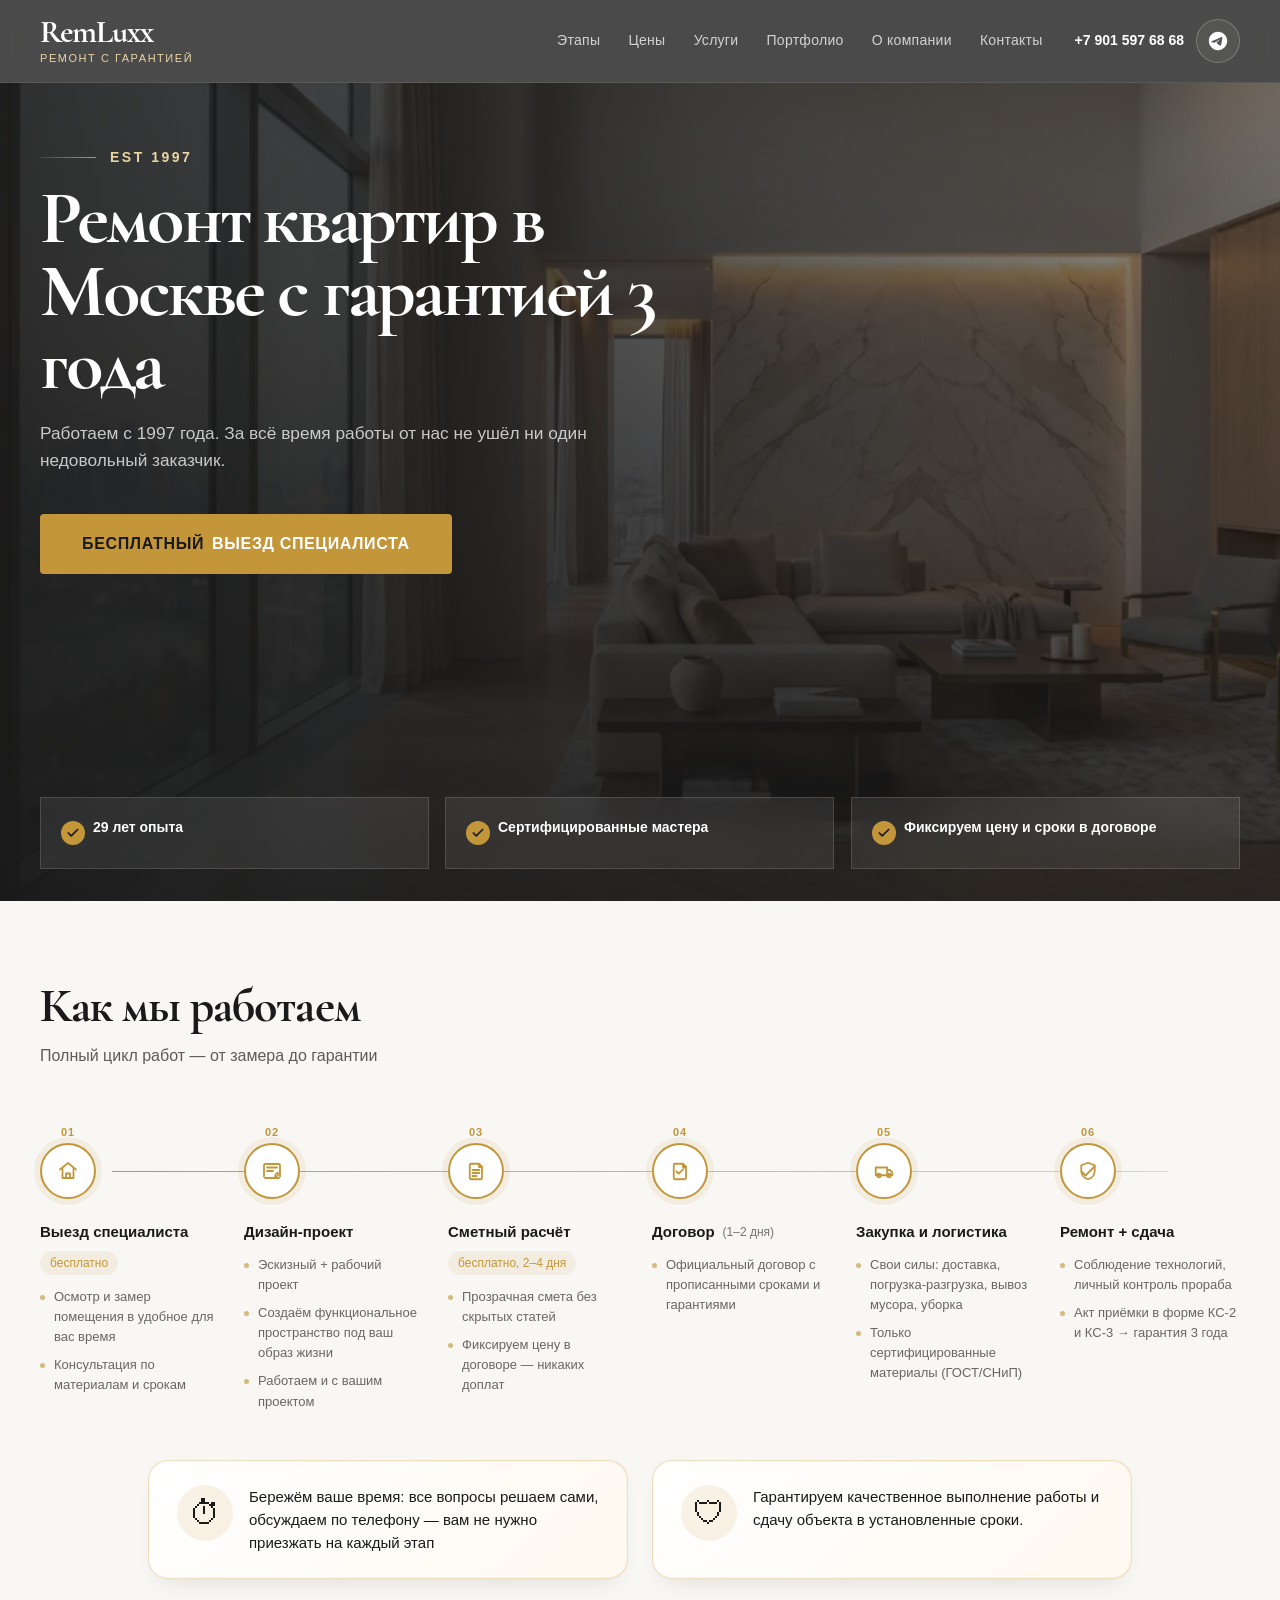
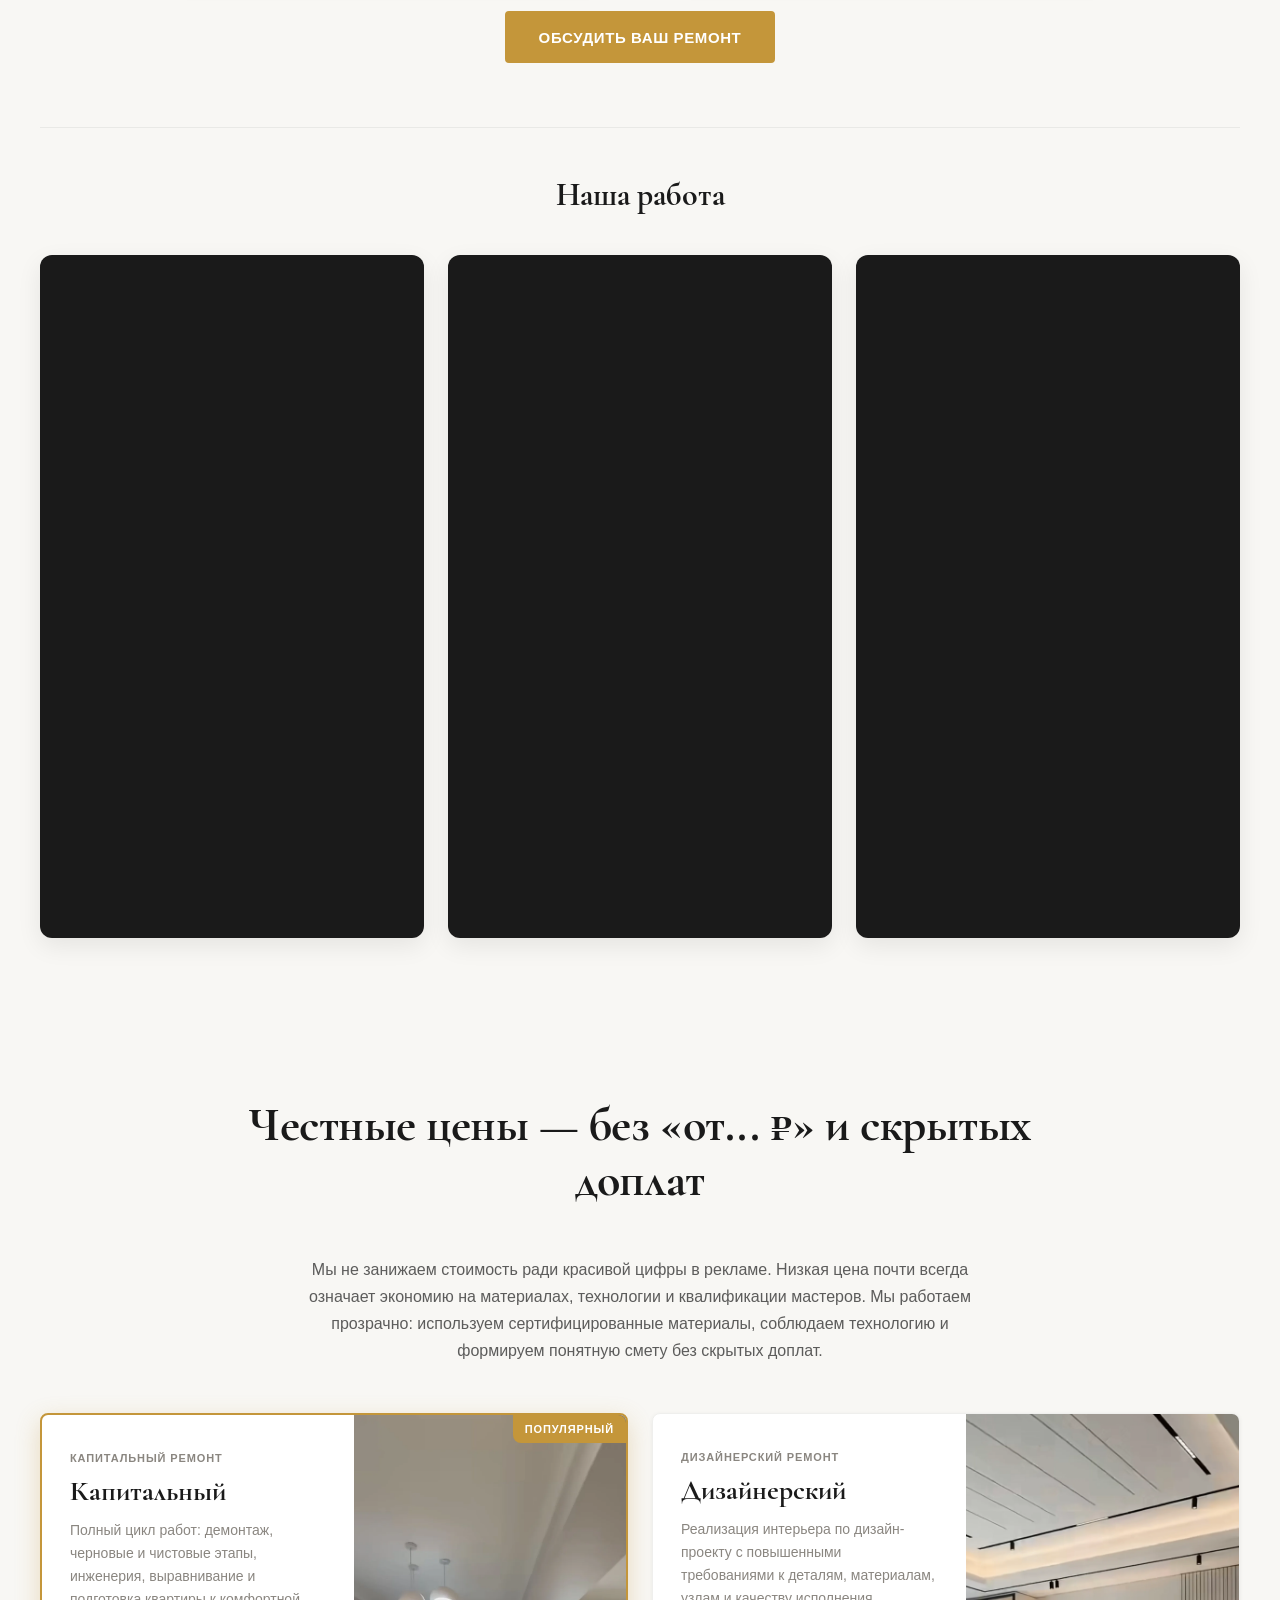
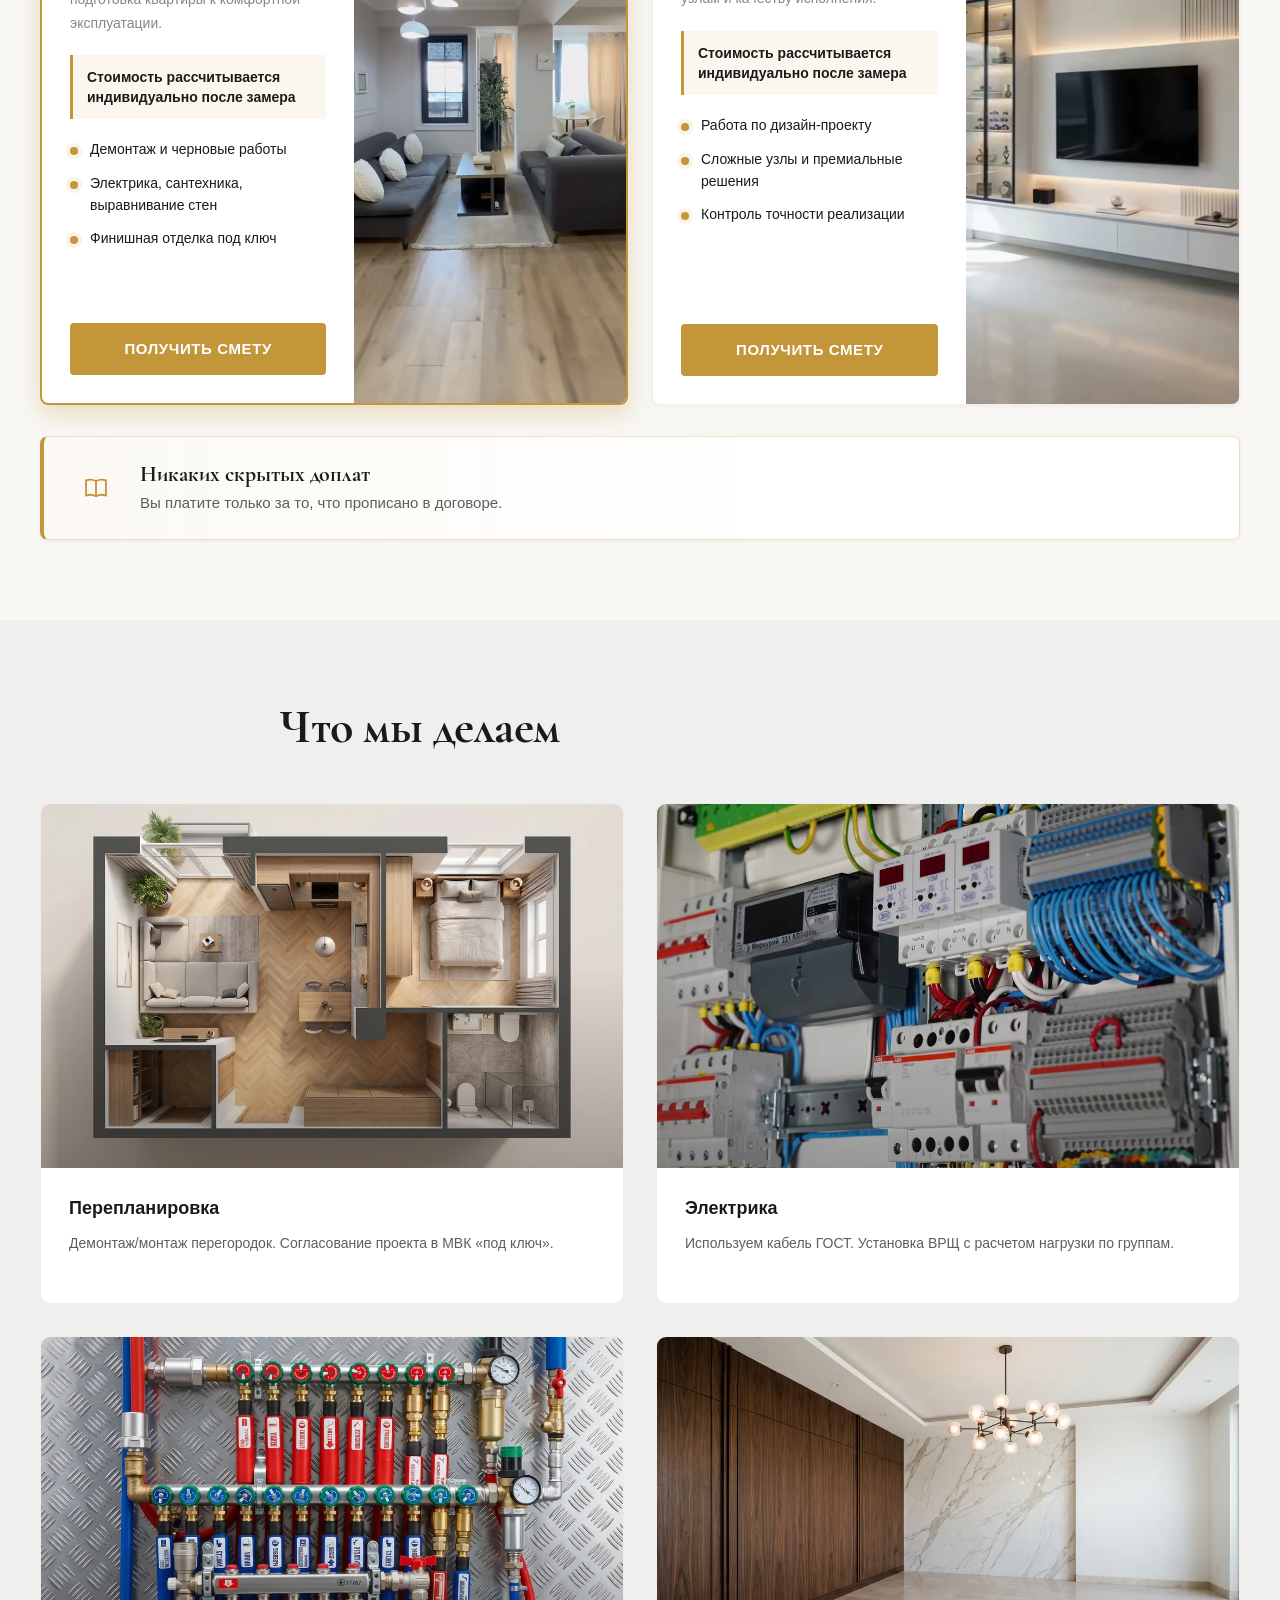
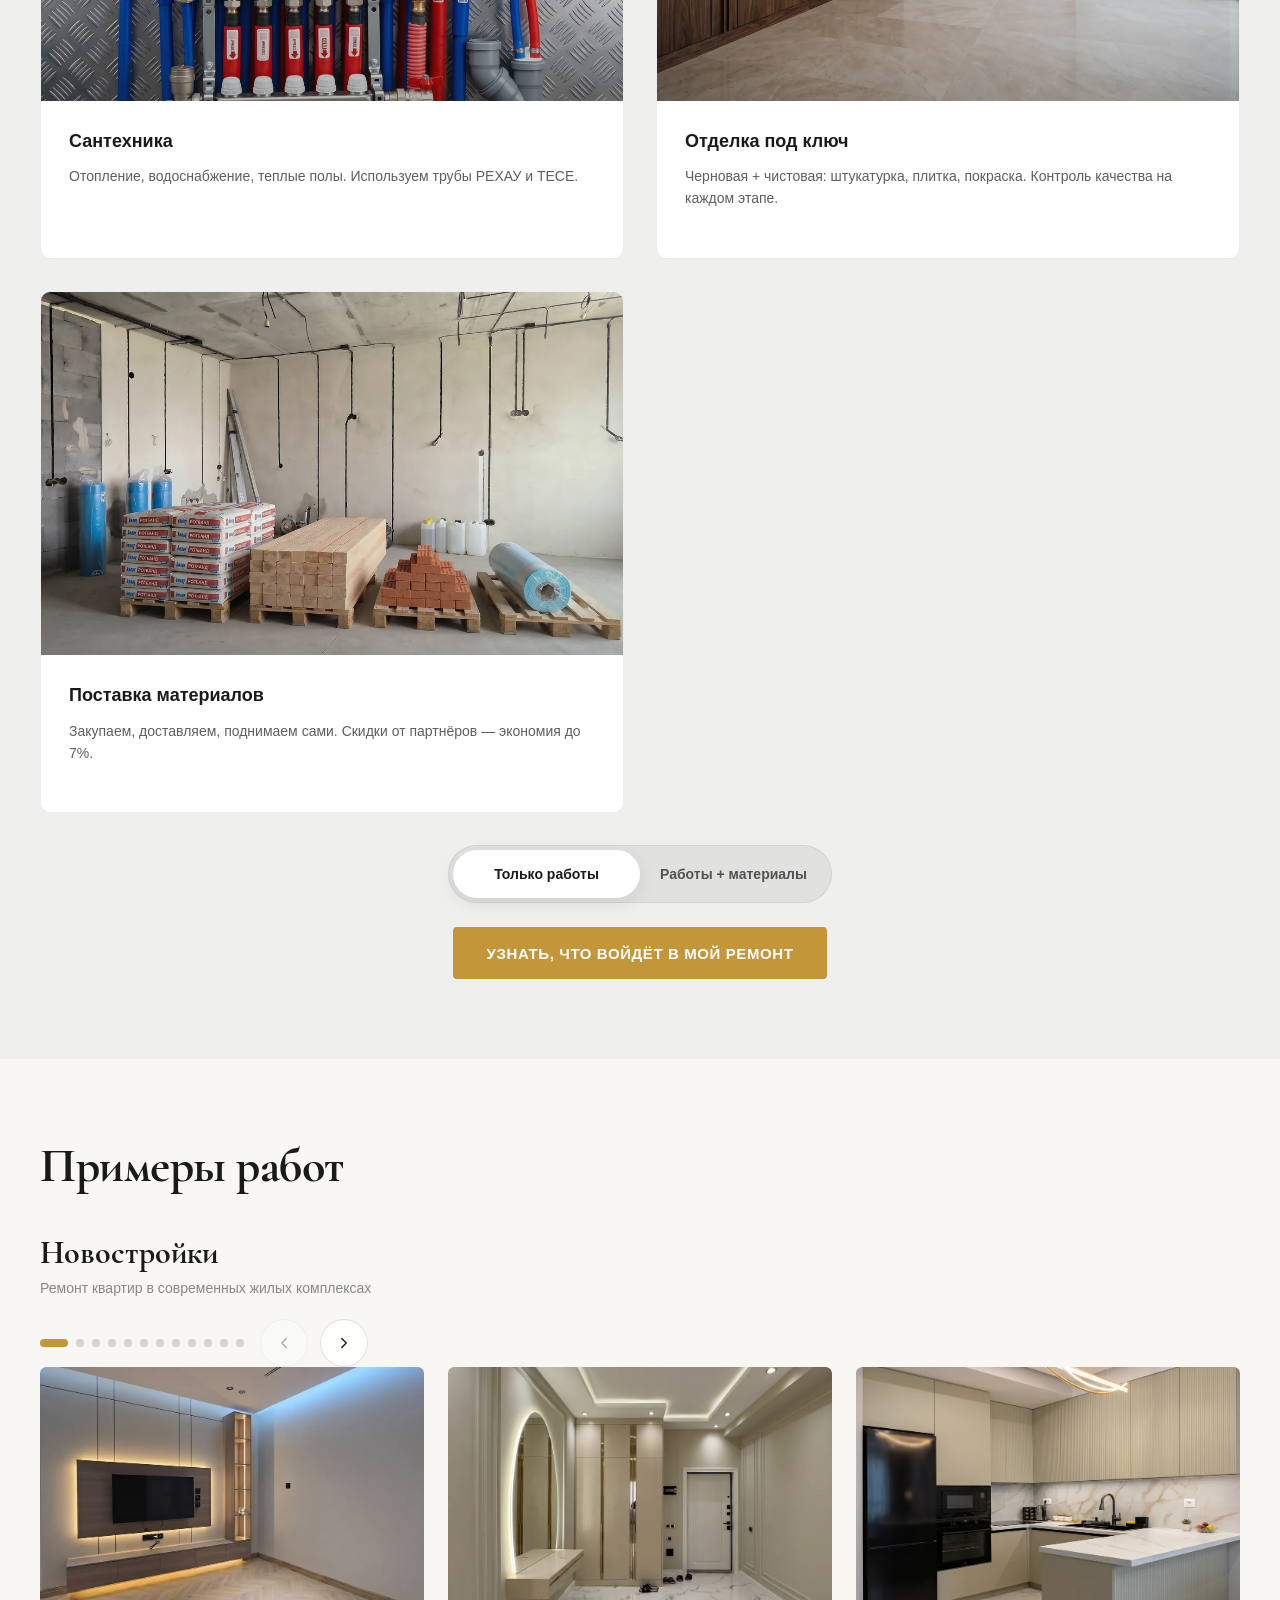
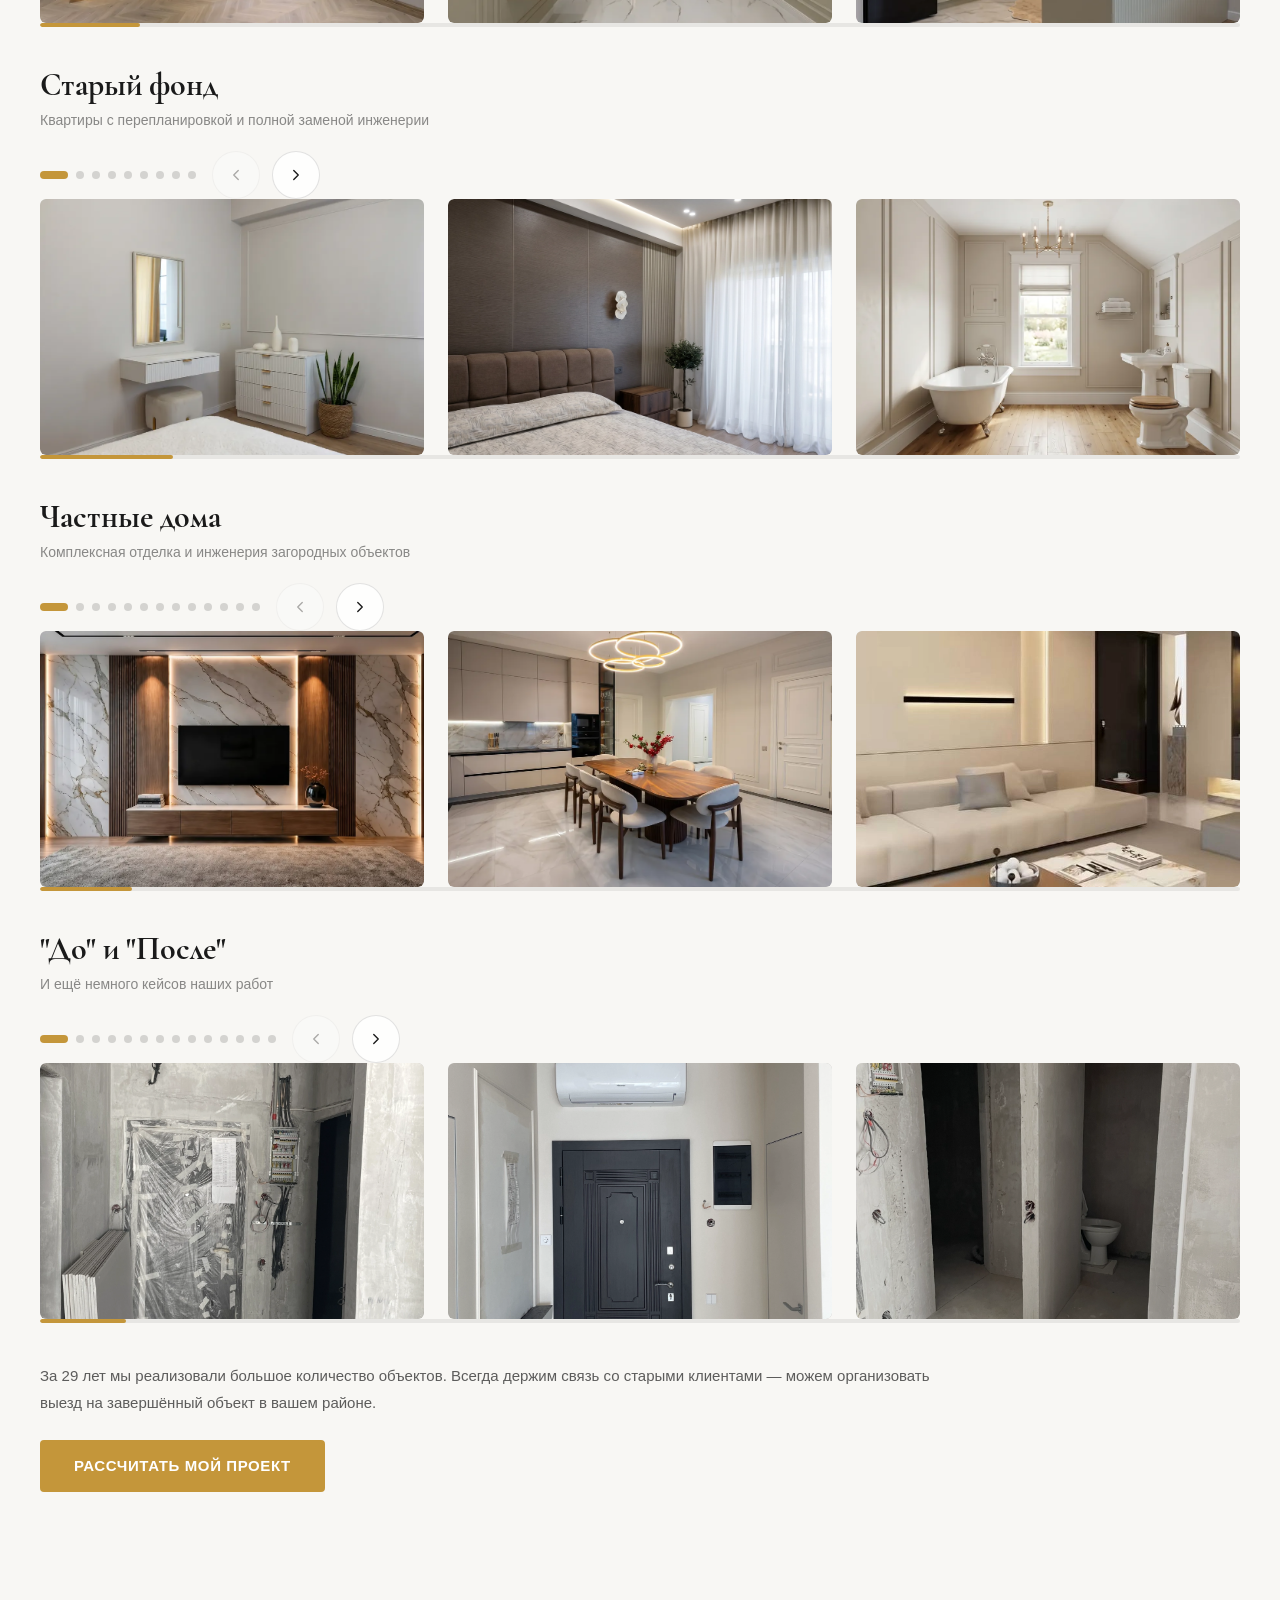
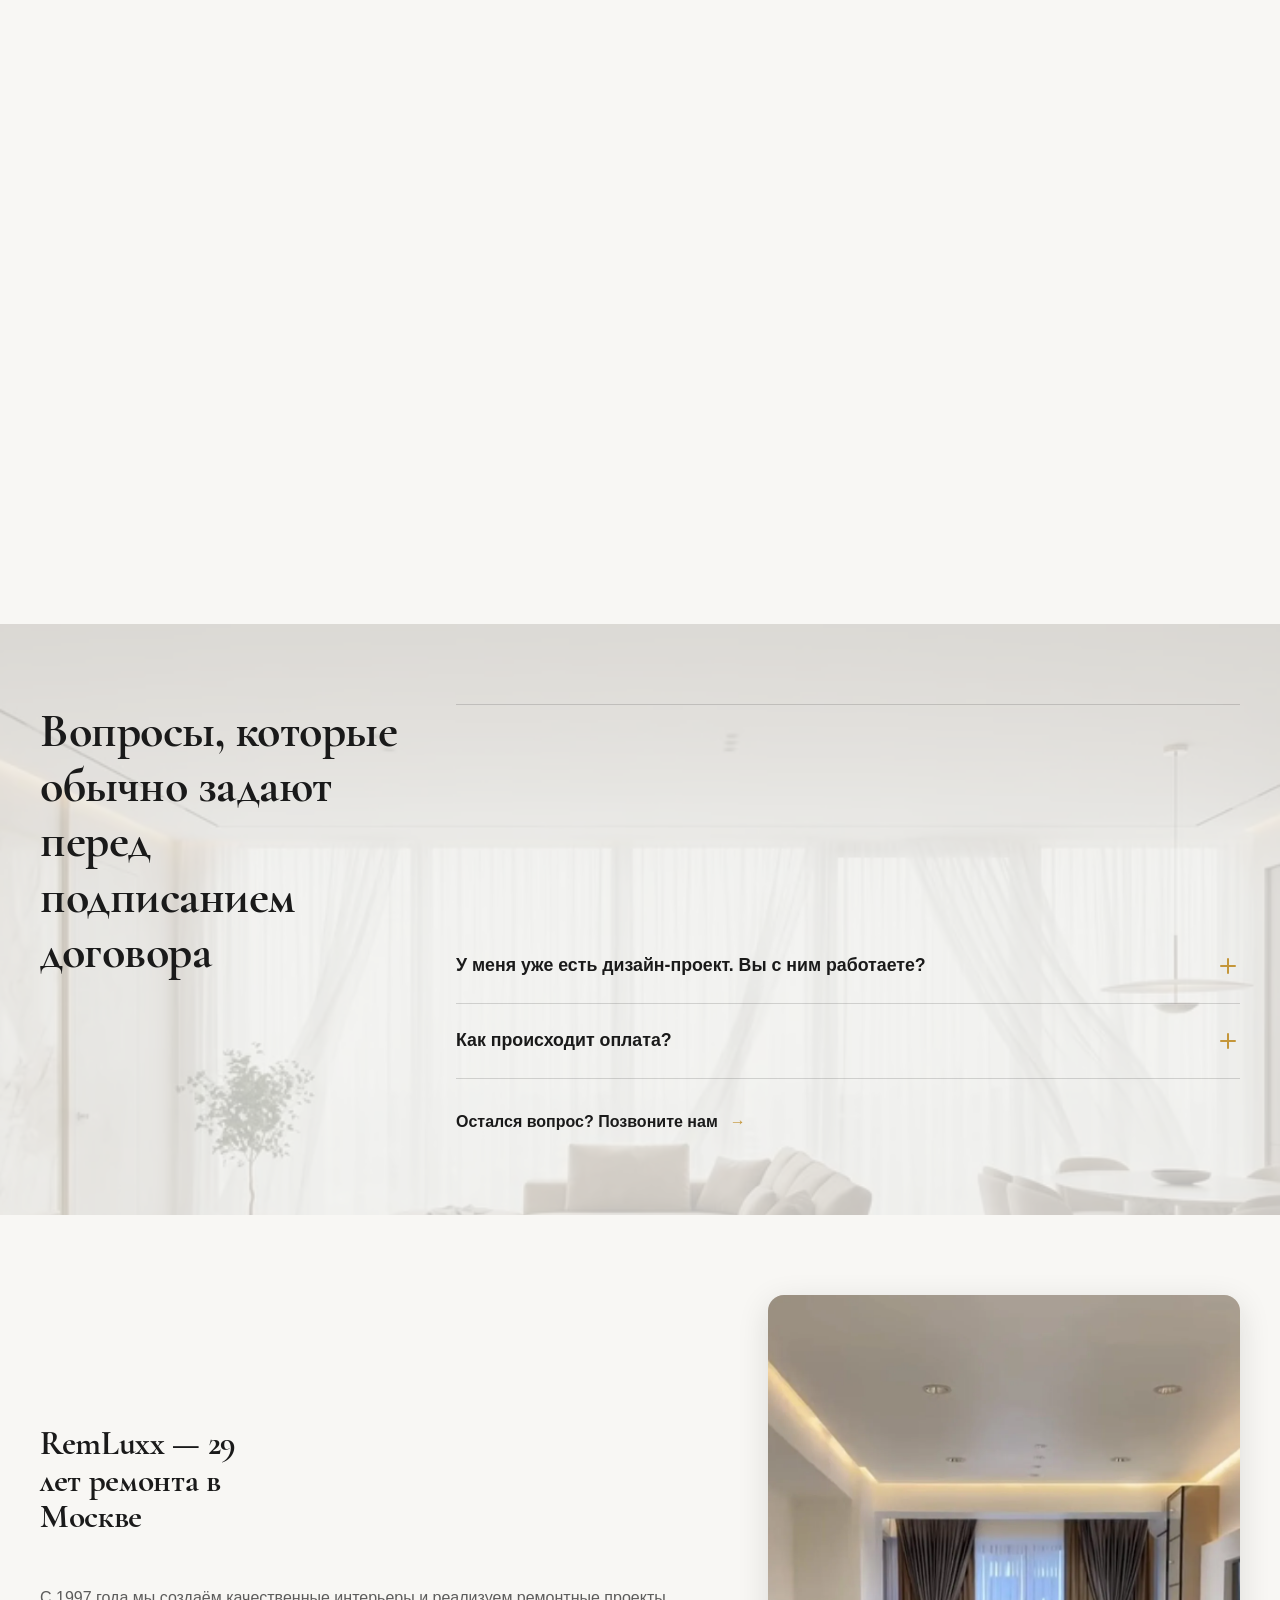
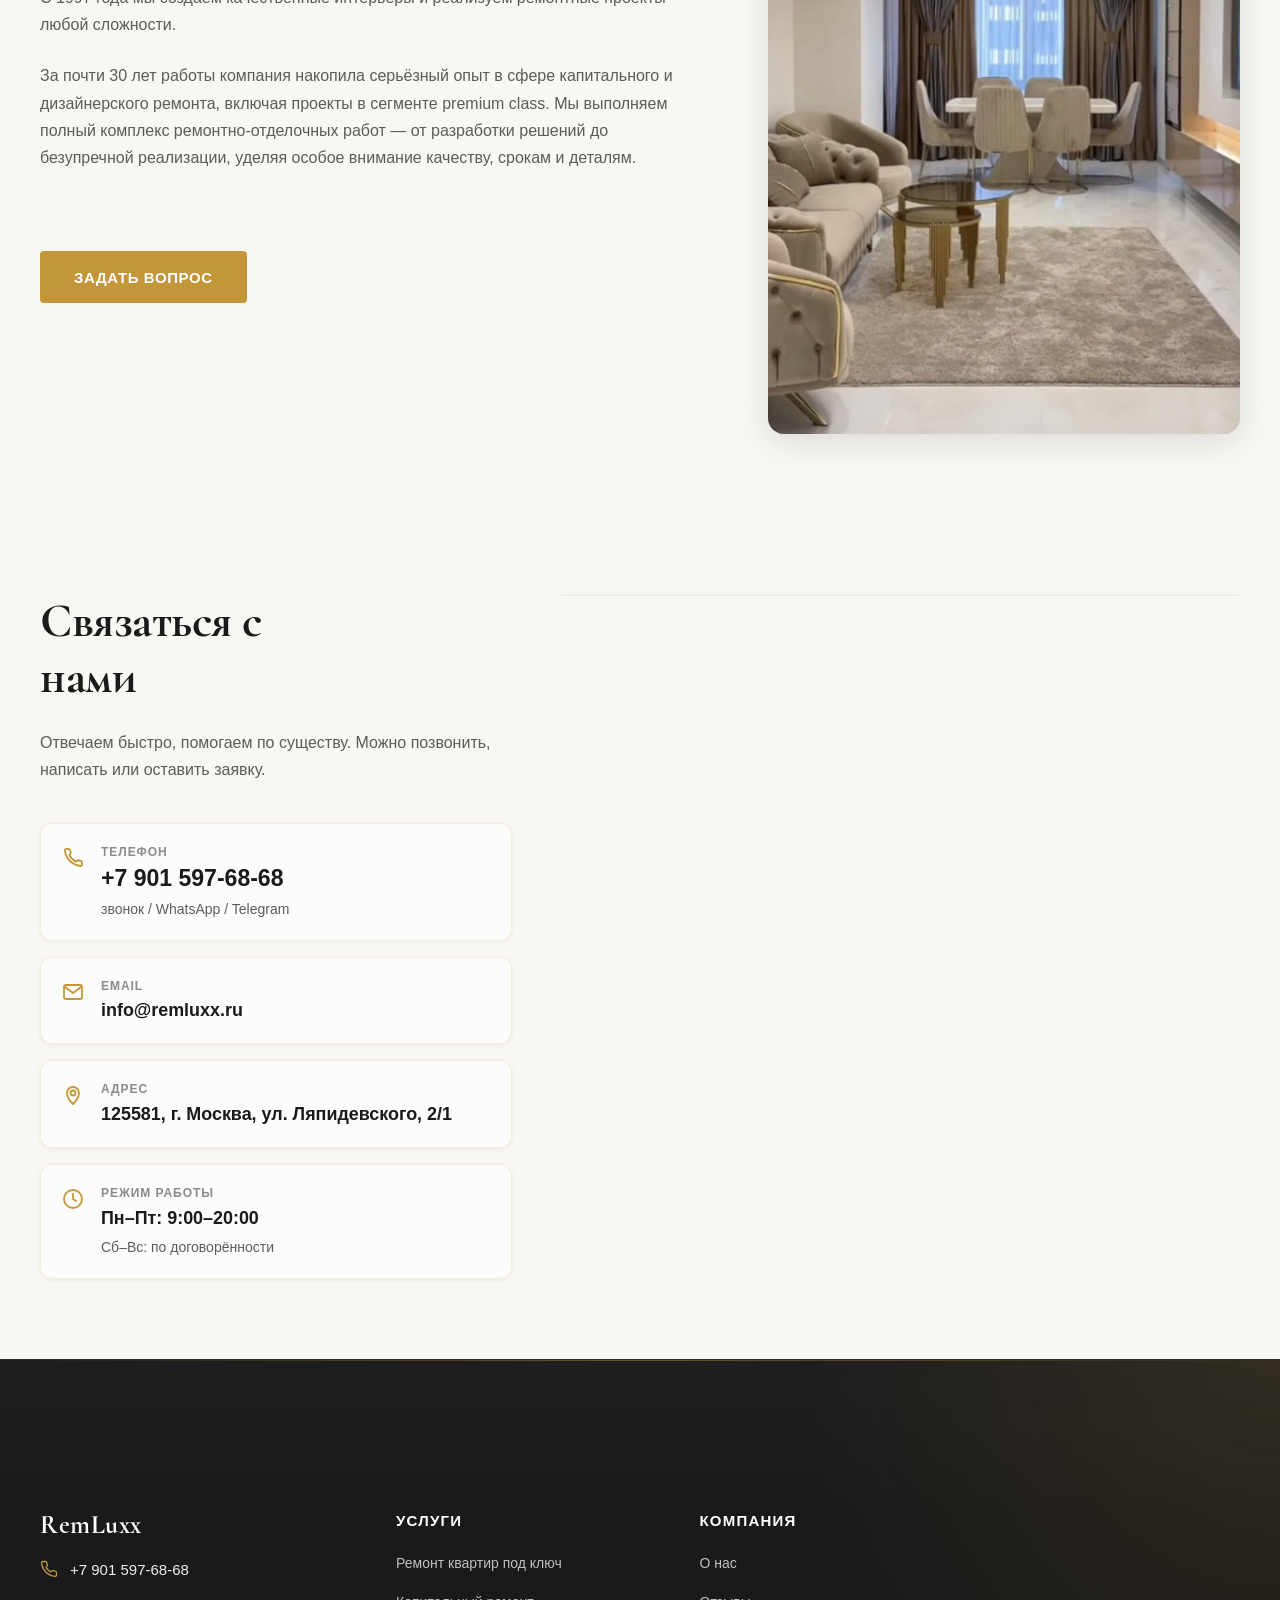
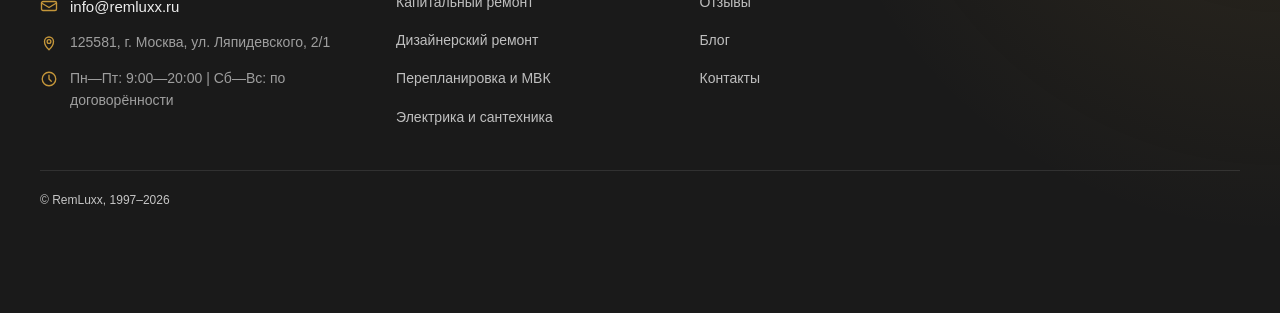
==== commit 75567c69: "Add files via upload" ====
--- a/index.html
+++ b/index.html
@@ -2016,11 +2016,11 @@
                   >
                     <div class="portfolio-card__slider">
                       <div class="portfolio-card__image--before">
-                        <img src="img/portfolio/da-1-before.webp" alt="Квартира на Ленинском проспекте до ремонта" loading="lazy">
-                      </div>
-
-                      <div class="portfolio-card__image--after">
-                        <img src="img/portfolio/da-1.webp" alt="Квартира на Ленинском проспекте после ремонта" loading="lazy">
+                        <img src="img/portfolio/da-1.webp" alt="Квартира на Ленинском проспекте до ремонта" loading="lazy">
+                      </div>
+
+                      <div class="portfolio-card__image--after">
+                        <img src="img/portfolio/da-1-before.webp" alt="Квартира на Ленинском проспекте после ремонта" loading="lazy">
                       </div>
 
                       <div class="portfolio-card__overlay"></div>
@@ -2048,11 +2048,11 @@
                   >
                     <div class="portfolio-card__slider">
                       <div class="portfolio-card__image--before">
-                        <img src="img/portfolio/da-1.webp" alt="Квартира на Ленинском проспекте до ремонта" loading="lazy">
-                      </div>
-
-                      <div class="portfolio-card__image--after">
-                        <img src="img/portfolio/da-1-before.webp" alt="Квартира на Ленинском проспекте после ремонта" loading="lazy">
+                        <img src="img/portfolio/da-1-before.webp" alt="Квартира на Ленинском проспекте до ремонта" loading="lazy">
+                      </div>
+
+                      <div class="portfolio-card__image--after">
+                        <img src="img/portfolio/da-1.webp" alt="Квартира на Ленинском проспекте после ремонта" loading="lazy">
                       </div>
 
                       <div class="portfolio-card__overlay"></div>
@@ -2080,11 +2080,11 @@
                   >
                     <div class="portfolio-card__slider">
                       <div class="portfolio-card__image--before">
-                        <img src="img/portfolio/da-2-before.webp" alt="Апартаменты у Москва-Сити до ремонта" loading="lazy">
-                      </div>
-
-                      <div class="portfolio-card__image--after">
-                        <img src="img/portfolio/da-2.webp" alt="Апартаменты у Москва-Сити после ремонта" loading="lazy">
+                        <img src="img/portfolio/da-2.webp" alt="Апартаменты у Москва-Сити до ремонта" loading="lazy">
+                      </div>
+
+                      <div class="portfolio-card__image--after">
+                        <img src="img/portfolio/da-2-before.webp" alt="Апартаменты у Москва-Сити после ремонта" loading="lazy">
                       </div>
 
                       <div class="portfolio-card__overlay"></div>
@@ -2112,11 +2112,11 @@
                   >
                     <div class="portfolio-card__slider">
                       <div class="portfolio-card__image--before">
-                        <img src="img/portfolio/da-2.webp" alt="Апартаменты у Москва-Сити до ремонта" loading="lazy">
-                      </div>
-
-                      <div class="portfolio-card__image--after">
-                        <img src="img/portfolio/da-2-before.webp" alt="Апартаменты у Москва-Сити после ремонта" loading="lazy">
+                        <img src="img/portfolio/da-2-before.webp" alt="Апартаменты у Москва-Сити до ремонта" loading="lazy">
+                      </div>
+
+                      <div class="portfolio-card__image--after">
+                        <img src="img/portfolio/da-2.webp" alt="Апартаменты у Москва-Сити после ремонта" loading="lazy">
                       </div>
 
                       <div class="portfolio-card__overlay"></div>
@@ -2144,11 +2144,11 @@
                   >
                     <div class="portfolio-card__slider">
                       <div class="portfolio-card__image--before">
-                        <img src="img/portfolio/da-3-before.webp" alt="Квартира в районе Фили до ремонта" loading="lazy">
-                      </div>
-
-                      <div class="portfolio-card__image--after">
-                        <img src="img/portfolio/da-3.webp" alt="Квартира в районе Фили после ремонта" loading="lazy">
+                        <img src="img/portfolio/da-3.webp" alt="Квартира в районе Фили до ремонта" loading="lazy">
+                      </div>
+
+                      <div class="portfolio-card__image--after">
+                        <img src="img/portfolio/da-3-before.webp" alt="Квартира в районе Фили после ремонта" loading="lazy">
                       </div>
 
                       <div class="portfolio-card__overlay"></div>
@@ -2176,11 +2176,11 @@
                   >
                     <div class="portfolio-card__slider">
                       <div class="portfolio-card__image--before">
-                        <img src="img/portfolio/da-3.webp" alt="Квартира в районе Фили до ремонта" loading="lazy">
-                      </div>
-
-                      <div class="portfolio-card__image--after">
-                        <img src="img/portfolio/da-3-before.webp" alt="Квартира в районе Фили после ремонта" loading="lazy">
+                        <img src="img/portfolio/da-3-before.webp" alt="Квартира в районе Фили до ремонта" loading="lazy">
+                      </div>
+
+                      <div class="portfolio-card__image--after">
+                        <img src="img/portfolio/da-3.webp" alt="Квартира в районе Фили после ремонта" loading="lazy">
                       </div>
 
                       <div class="portfolio-card__overlay"></div>
@@ -2208,11 +2208,11 @@
                   >
                     <div class="portfolio-card__slider">
                       <div class="portfolio-card__image--before">
-                        <img src="img/portfolio/da-4-before.webp" alt="Евродвушка в Марьиной Роще до ремонта" loading="lazy">
-                      </div>
-
-                      <div class="portfolio-card__image--after">
-                        <img src="img/portfolio/da-4.webp" alt="Евродвушка в Марьиной Роще после ремонта" loading="lazy">
+                        <img src="img/portfolio/da-4.webp" alt="Евродвушка в Марьиной Роще до ремонта" loading="lazy">
+                      </div>
+
+                      <div class="portfolio-card__image--after">
+                        <img src="img/portfolio/da-4-before.webp" alt="Евродвушка в Марьиной Роще после ремонта" loading="lazy">
                       </div>
 
                       <div class="portfolio-card__overlay"></div>
@@ -2240,11 +2240,11 @@
                   >
                     <div class="portfolio-card__slider">
                       <div class="portfolio-card__image--before">
-                        <img src="img/portfolio/da-4.webp" alt="Евродвушка в Марьиной Роще до ремонта" loading="lazy">
-                      </div>
-
-                      <div class="portfolio-card__image--after">
-                        <img src="img/portfolio/da-4-before.webp" alt="Евродвушка в Марьиной Роще после ремонта" loading="lazy">
+                        <img src="img/portfolio/da-4-before.webp" alt="Евродвушка в Марьиной Роще до ремонта" loading="lazy">
+                      </div>
+
+                      <div class="portfolio-card__image--after">
+                        <img src="img/portfolio/da-4.webp" alt="Евродвушка в Марьиной Роще после ремонта" loading="lazy">
                       </div>
 
                       <div class="portfolio-card__overlay"></div>
@@ -2272,11 +2272,11 @@
                   >
                     <div class="portfolio-card__slider">
                       <div class="portfolio-card__image--before">
-                        <img src="img/portfolio/da-5-before.webp" alt="Квартира на Пресне до ремонта" loading="lazy">
-                      </div>
-
-                      <div class="portfolio-card__image--after">
-                        <img src="img/portfolio/da-5.webp" alt="Квартира на Пресне после ремонта" loading="lazy">
+                        <img src="img/portfolio/da-5.webp" alt="Квартира на Пресне до ремонта" loading="lazy">
+                      </div>
+
+                      <div class="portfolio-card__image--after">
+                        <img src="img/portfolio/da-5-before.webp" alt="Квартира на Пресне после ремонта" loading="lazy">
                       </div>
 
                       <div class="portfolio-card__overlay"></div>
@@ -2304,11 +2304,11 @@
                   >
                     <div class="portfolio-card__slider">
                       <div class="portfolio-card__image--before">
-                        <img src="img/portfolio/da-5.webp" alt="Квартира на Пресне до ремонта" loading="lazy">
-                      </div>
-
-                      <div class="portfolio-card__image--after">
-                        <img src="img/portfolio/da-5-before.webp" alt="Квартира на Пресне после ремонта" loading="lazy">
+                        <img src="img/portfolio/da-5-before.webp" alt="Квартира на Пресне до ремонта" loading="lazy">
+                      </div>
+
+                      <div class="portfolio-card__image--after">
+                        <img src="img/portfolio/da-5.webp" alt="Квартира на Пресне после ремонта" loading="lazy">
                       </div>
 
                       <div class="portfolio-card__overlay"></div>
@@ -2336,11 +2336,11 @@
                   >
                     <div class="portfolio-card__slider">
                       <div class="portfolio-card__image--before">
-                        <img src="img/portfolio/da-6-before.webp" alt="Студия в Хорошёво-Мнёвниках до ремонта" loading="lazy">
-                      </div>
-
-                      <div class="portfolio-card__image--after">
-                        <img src="img/portfolio/da-6.webp" alt="Студия в Хорошёво-Мнёвниках после ремонта" loading="lazy">
+                        <img src="img/portfolio/da-6.webp" alt="Студия в Хорошёво-Мнёвниках до ремонта" loading="lazy">
+                      </div>
+
+                      <div class="portfolio-card__image--after">
+                        <img src="img/portfolio/da-6-before.webp" alt="Студия в Хорошёво-Мнёвниках после ремонта" loading="lazy">
                       </div>
 
                       <div class="portfolio-card__overlay"></div>
@@ -2368,11 +2368,11 @@
                   >
                     <div class="portfolio-card__slider">
                       <div class="portfolio-card__image--before">
-                        <img src="img/portfolio/da-6.webp" alt="Студия в Хорошёво-Мнёвниках до ремонта" loading="lazy">
-                      </div>
-
-                      <div class="portfolio-card__image--after">
-                        <img src="img/portfolio/da-6-before.webp" alt="Студия в Хорошёво-Мнёвниках после ремонта" loading="lazy">
+                        <img src="img/portfolio/da-6-before.webp" alt="Студия в Хорошёво-Мнёвниках до ремонта" loading="lazy">
+                      </div>
+
+                      <div class="portfolio-card__image--after">
+                        <img src="img/portfolio/da-6.webp" alt="Студия в Хорошёво-Мнёвниках после ремонта" loading="lazy">
                       </div>
 
                       <div class="portfolio-card__overlay"></div>
@@ -2400,11 +2400,11 @@
                   >
                     <div class="portfolio-card__slider">
                       <div class="portfolio-card__image--before">
-                        <img src="img/portfolio/da-7-before.webp" alt="Квартира в Сокольниках до ремонта" loading="lazy">
-                      </div>
-
-                      <div class="portfolio-card__image--after">
-                        <img src="img/portfolio/da-7.webp" alt="Квартира в Сокольниках после ремонта" loading="lazy">
+                        <img src="img/portfolio/da-7.webp" alt="Квартира в Сокольниках до ремонта" loading="lazy">
+                      </div>
+
+                      <div class="portfolio-card__image--after">
+                        <img src="img/portfolio/da-7-before.webp" alt="Квартира в Сокольниках после ремонта" loading="lazy">
                       </div>
 
                       <div class="portfolio-card__overlay"></div>
@@ -2432,11 +2432,11 @@
                   >
                     <div class="portfolio-card__slider">
                       <div class="portfolio-card__image--before">
-                        <img src="img/portfolio/da-7.webp" alt="Квартира в Сокольниках до ремонта" loading="lazy">
-                      </div>
-
-                      <div class="portfolio-card__image--after">
-                        <img src="img/portfolio/da-7-before.webp" alt="Квартира в Сокольниках после ремонта" loading="lazy">
+                        <img src="img/portfolio/da-7-before.webp" alt="Квартира в Сокольниках до ремонта" loading="lazy">
+                      </div>
+
+                      <div class="portfolio-card__image--after">
+                        <img src="img/portfolio/da-7.webp" alt="Квартира в Сокольниках после ремонта" loading="lazy">
                       </div>
 
                       <div class="portfolio-card__overlay"></div>
@@ -2464,11 +2464,11 @@
                   >
                     <div class="portfolio-card__slider">
                       <div class="portfolio-card__image--before">
-                        <img src="img/portfolio/da-8-before.webp" alt="Квартира на Мосфильмовской до ремонта" loading="lazy">
-                      </div>
-
-                      <div class="portfolio-card__image--after">
-                        <img src="img/portfolio/da-8.webp" alt="Квартира на Мосфильмовской после ремонта" loading="lazy">
+                        <img src="img/portfolio/da-8.webp" alt="Квартира на Мосфильмовской до ремонта" loading="lazy">
+                      </div>
+
+                      <div class="portfolio-card__image--after">
+                        <img src="img/portfolio/da-8-before.webp" alt="Квартира на Мосфильмовской после ремонта" loading="lazy">
                       </div>
 
                       <div class="portfolio-card__overlay"></div>
@@ -2496,11 +2496,11 @@
                   >
                     <div class="portfolio-card__slider">
                       <div class="portfolio-card__image--before">
-                        <img src="img/portfolio/da-8.webp" alt="Квартира на Мосфильмовской до ремонта" loading="lazy">
-                      </div>
-
-                      <div class="portfolio-card__image--after">
-                        <img src="img/portfolio/da-8-before.webp" alt="Квартира на Мосфильмовской после ремонта" loading="lazy">
+                        <img src="img/portfolio/da-8-before.webp" alt="Квартира на Мосфильмовской до ремонта" loading="lazy">
+                      </div>
+
+                      <div class="portfolio-card__image--after">
+                        <img src="img/portfolio/da-8.webp" alt="Квартира на Мосфильмовской после ремонта" loading="lazy">
                       </div>
 
                       <div class="portfolio-card__overlay"></div>
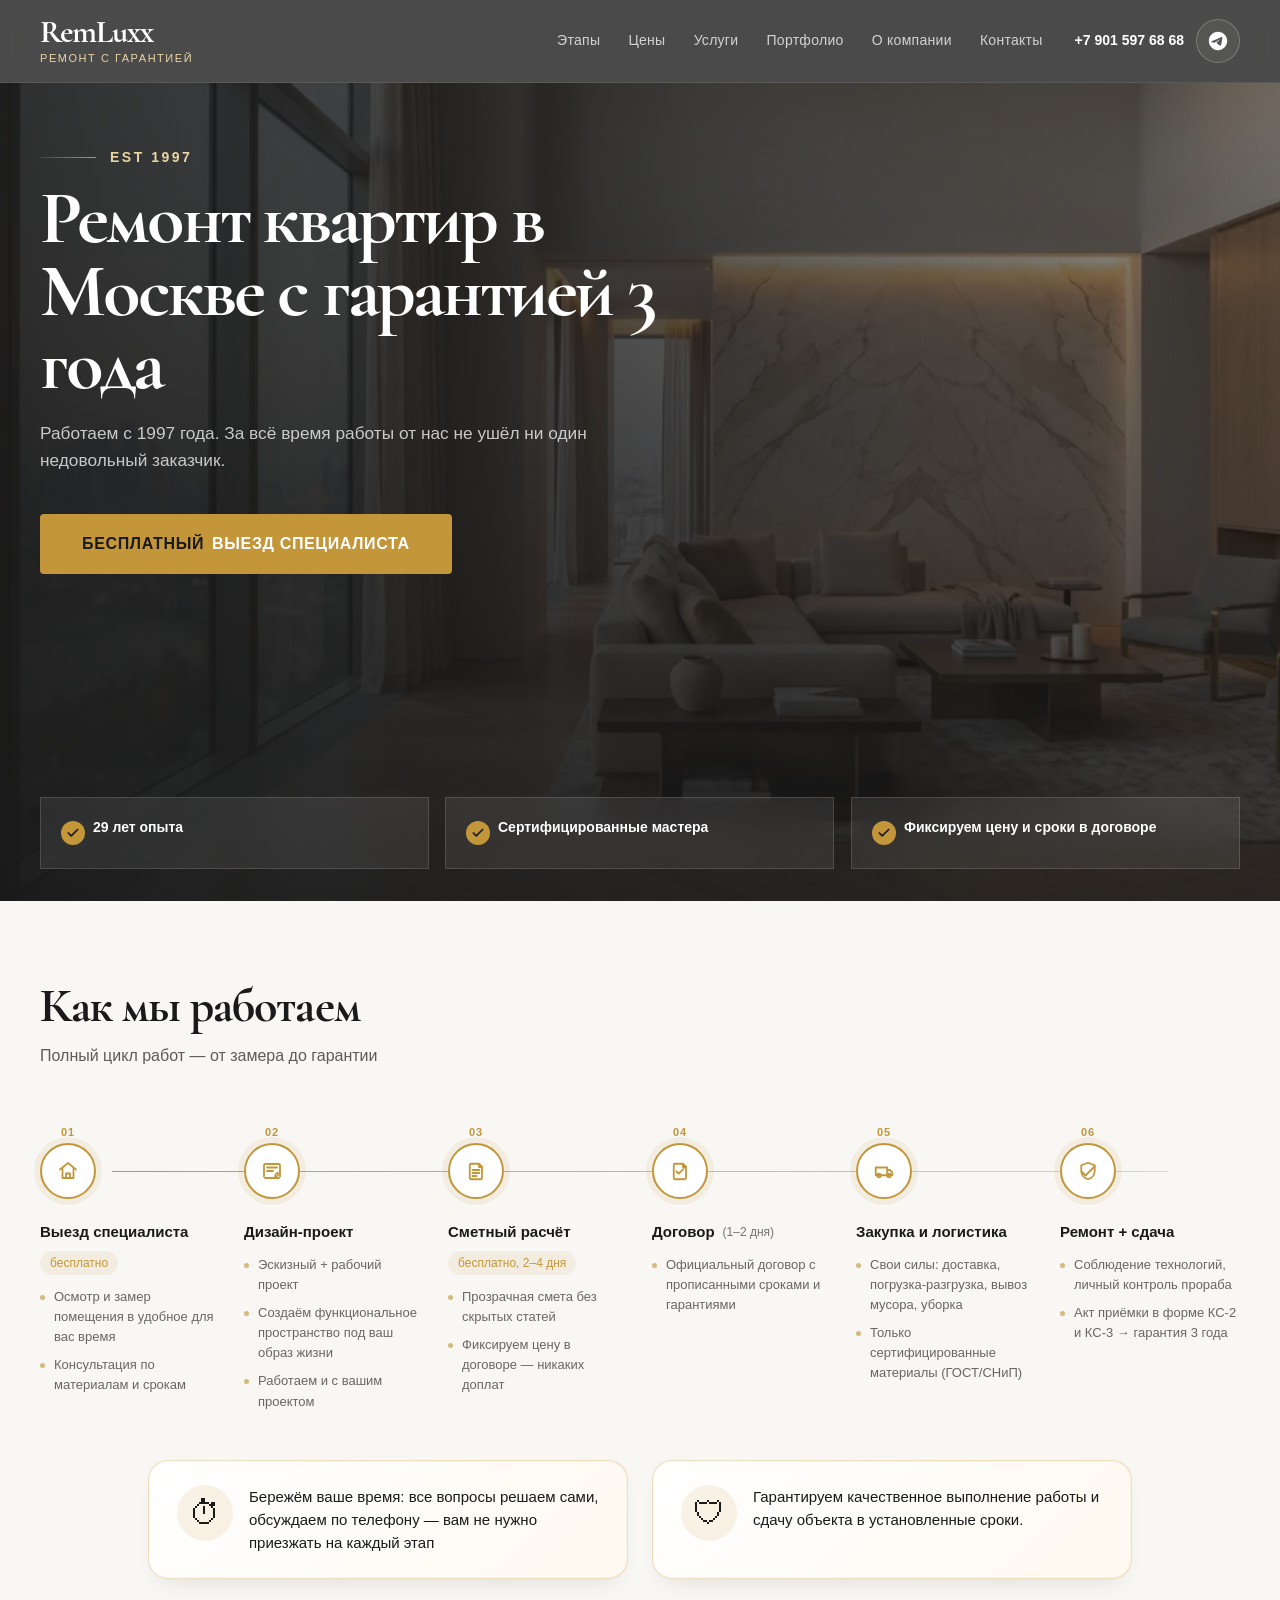
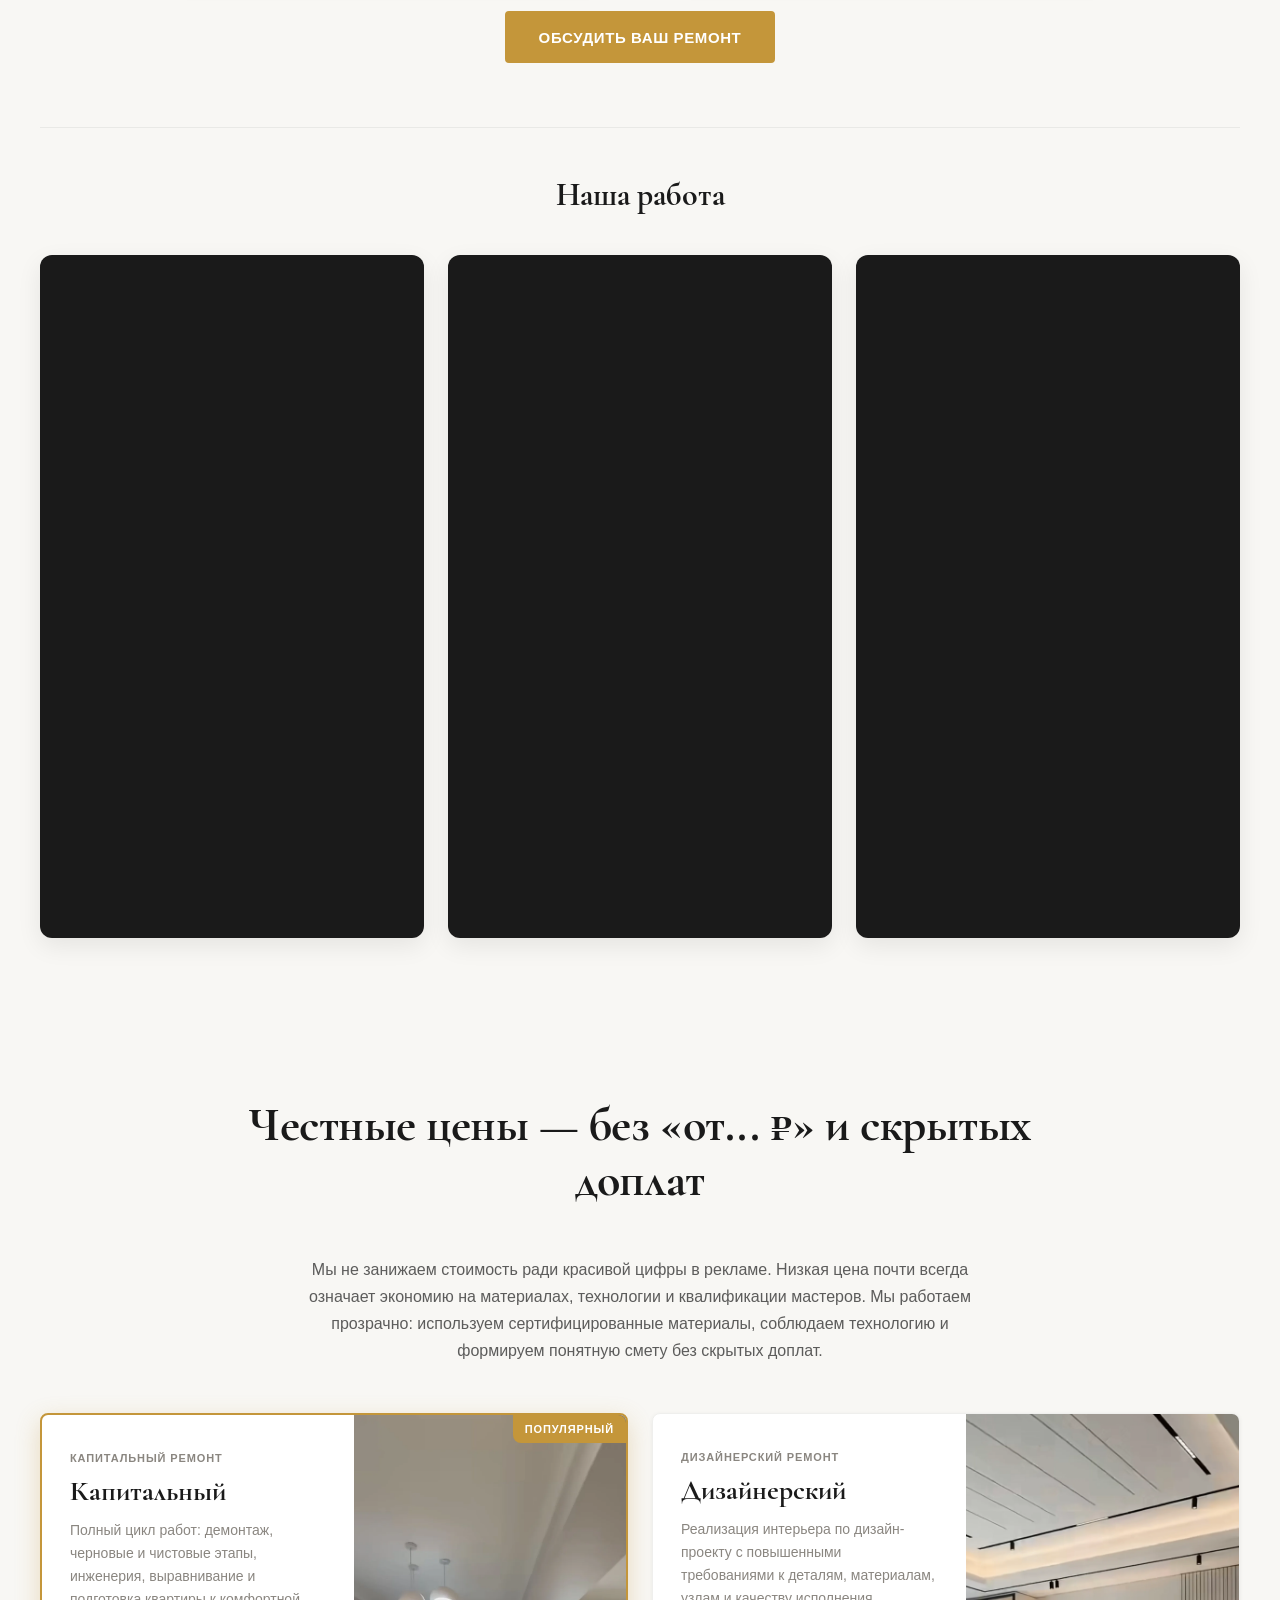
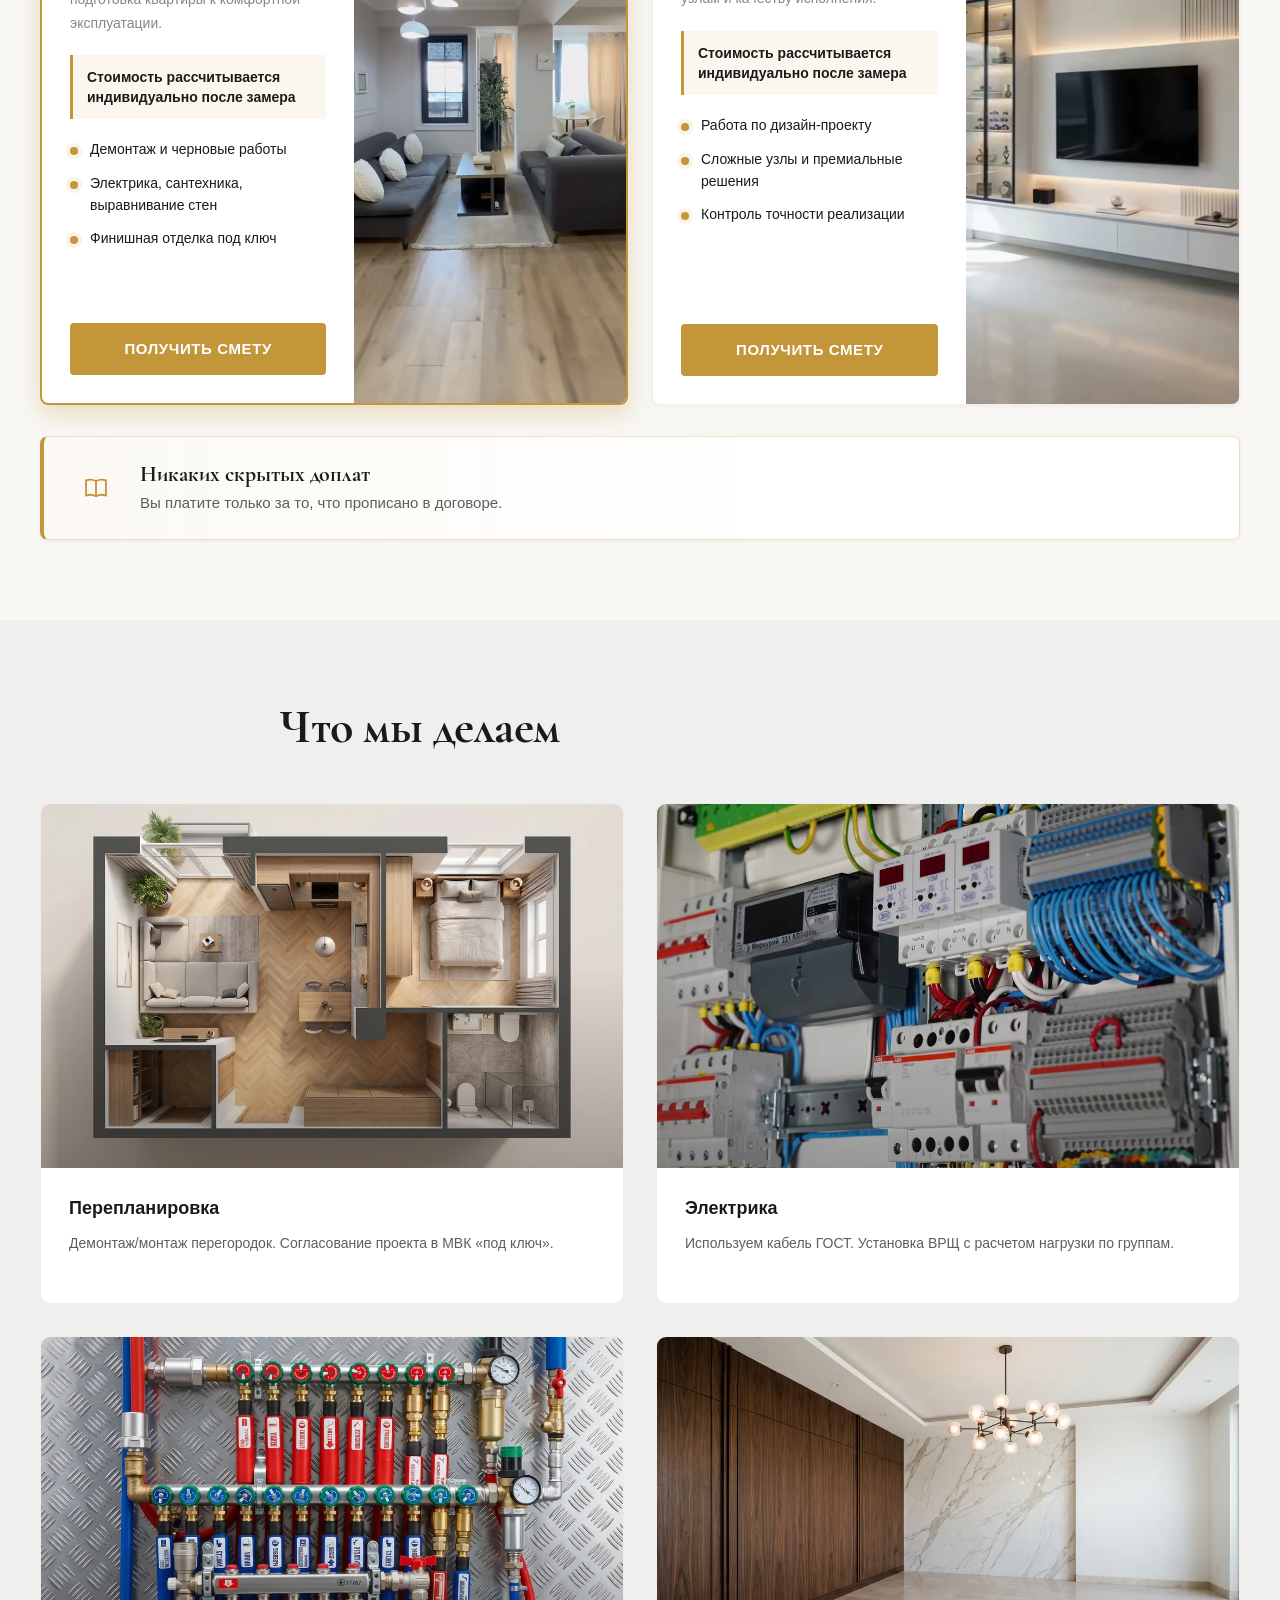
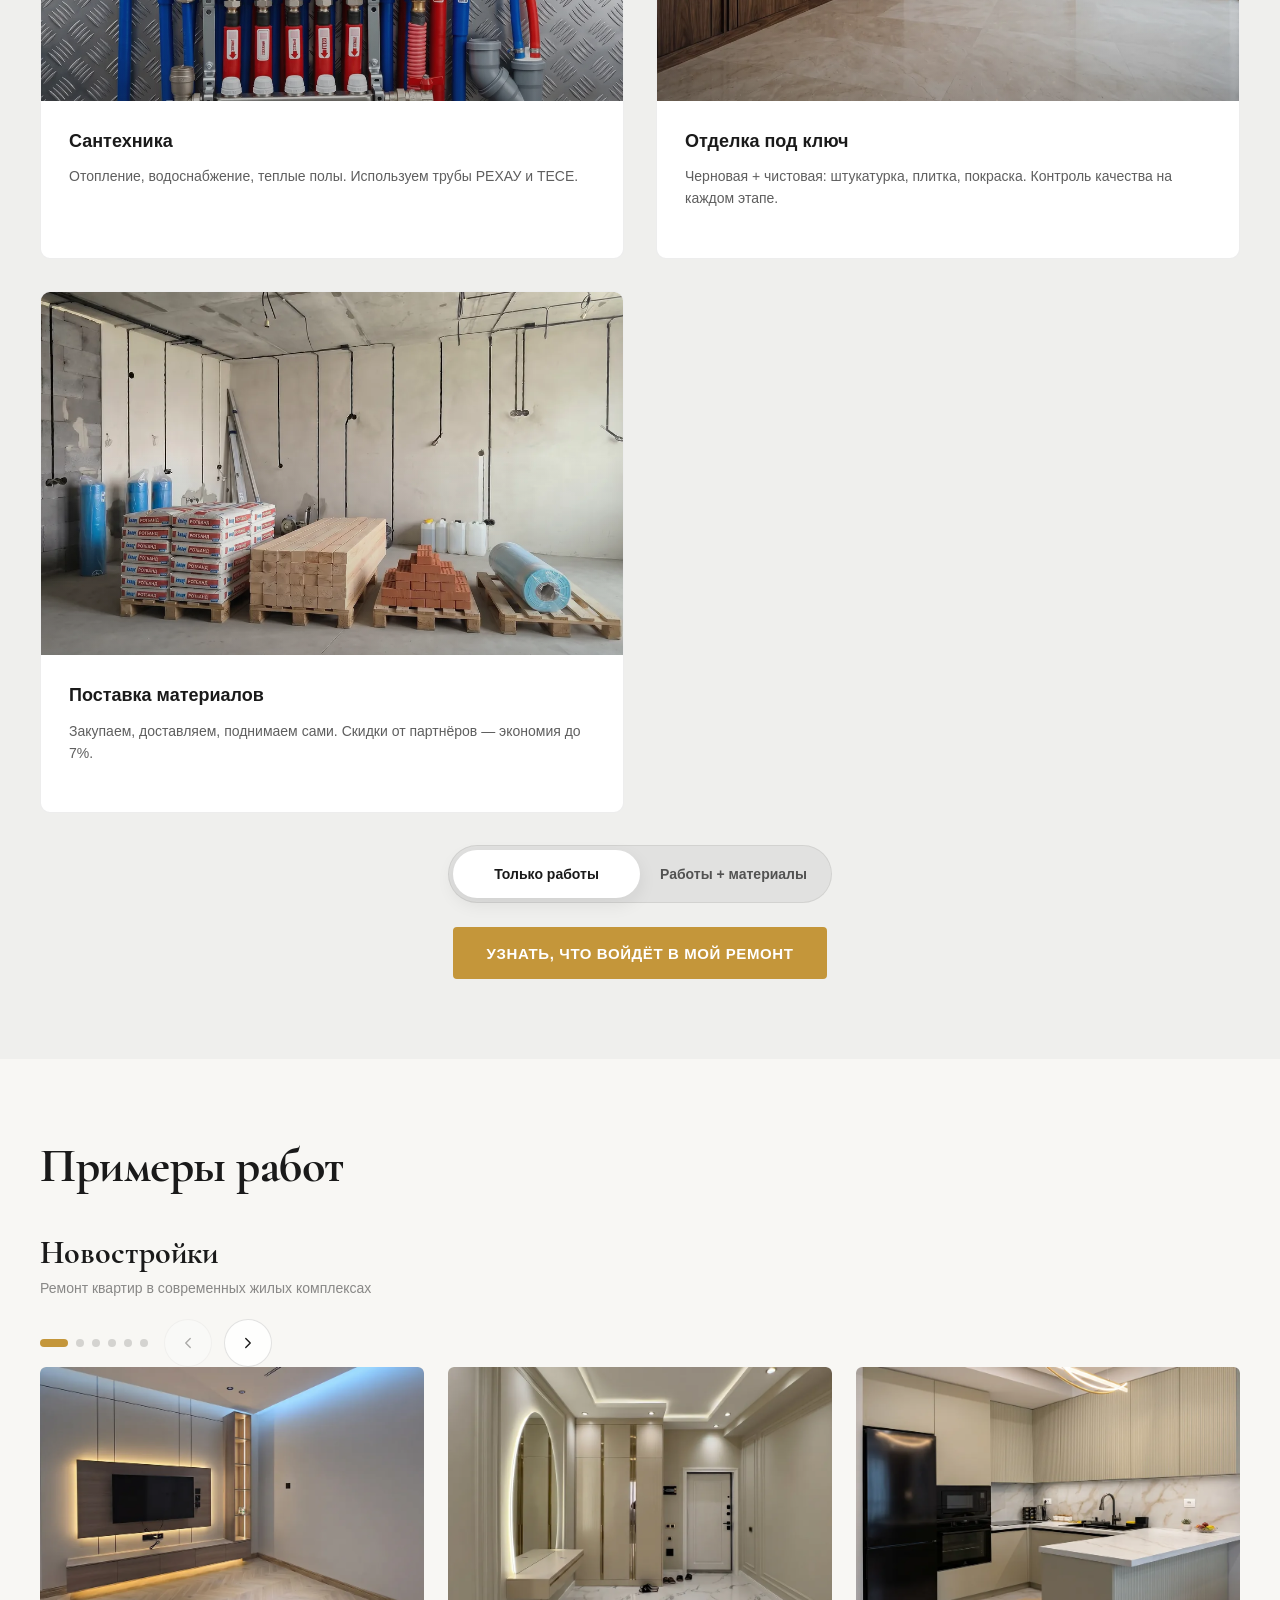
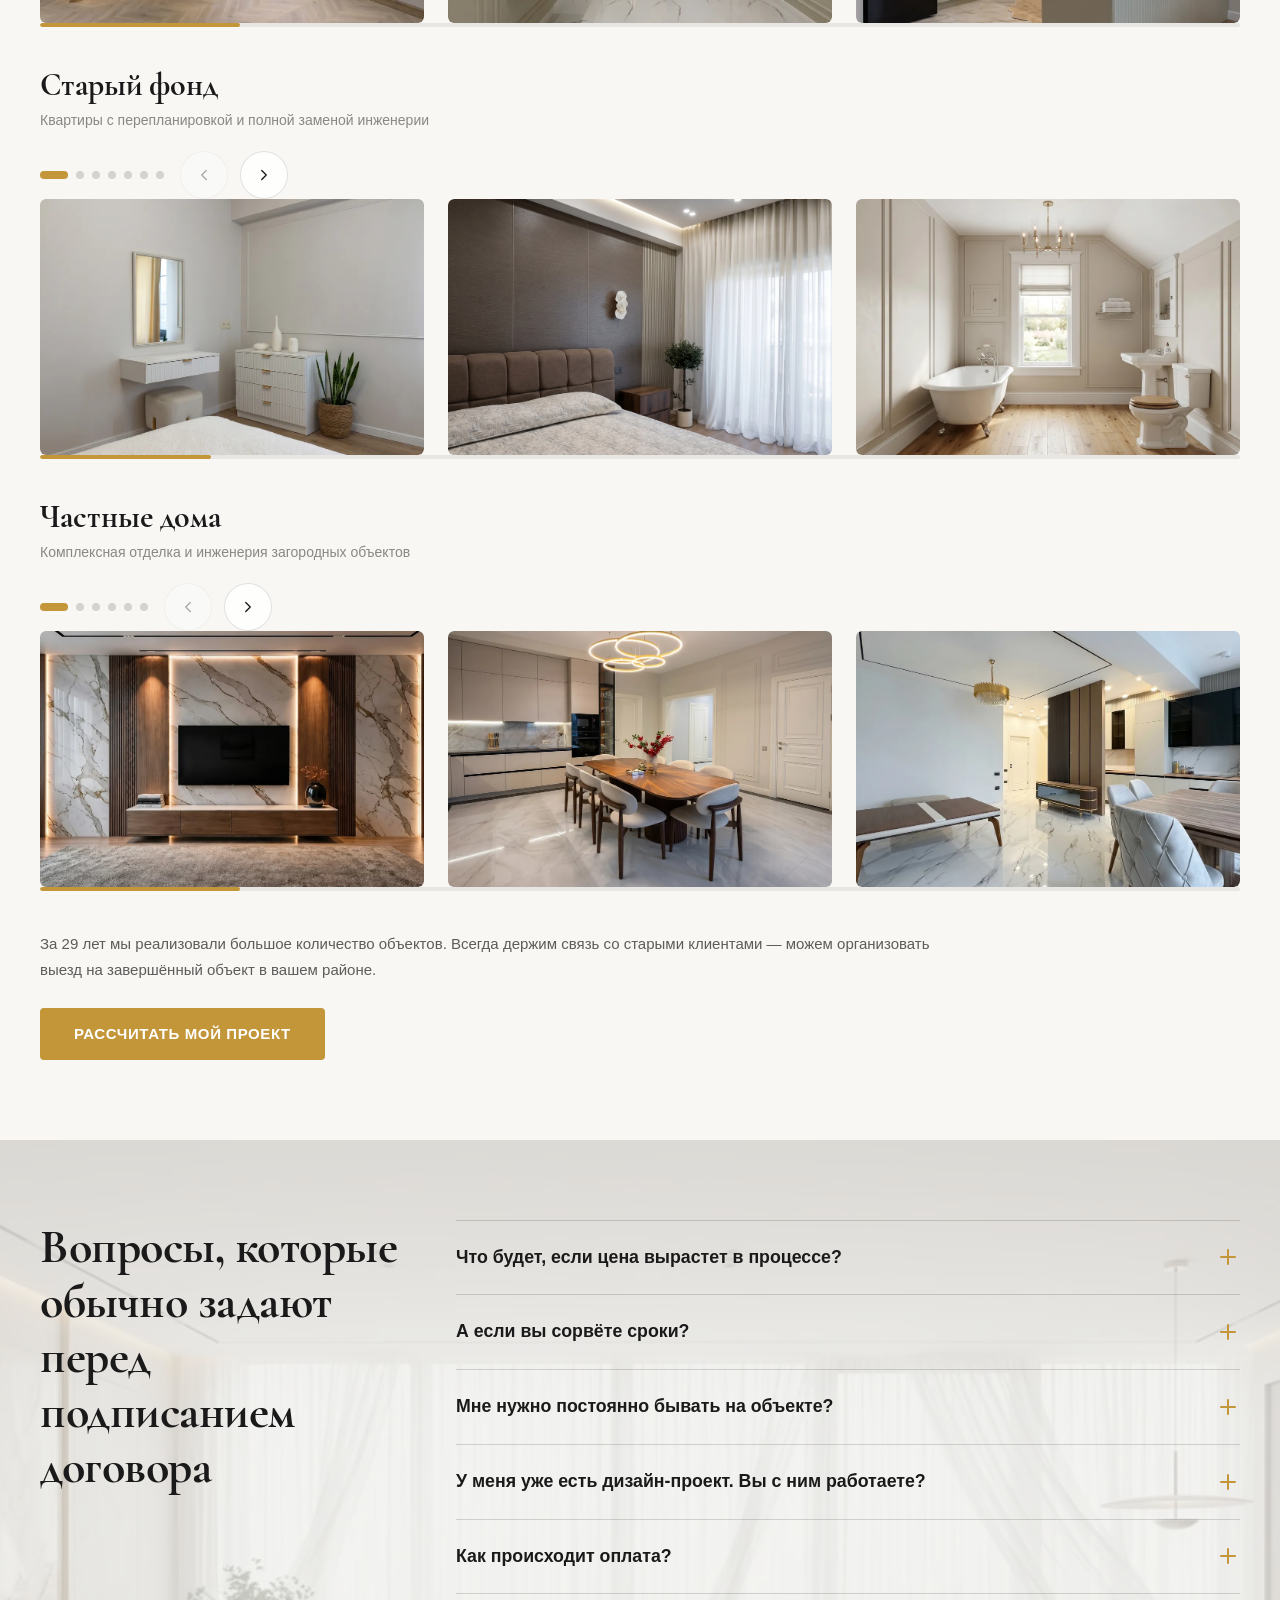
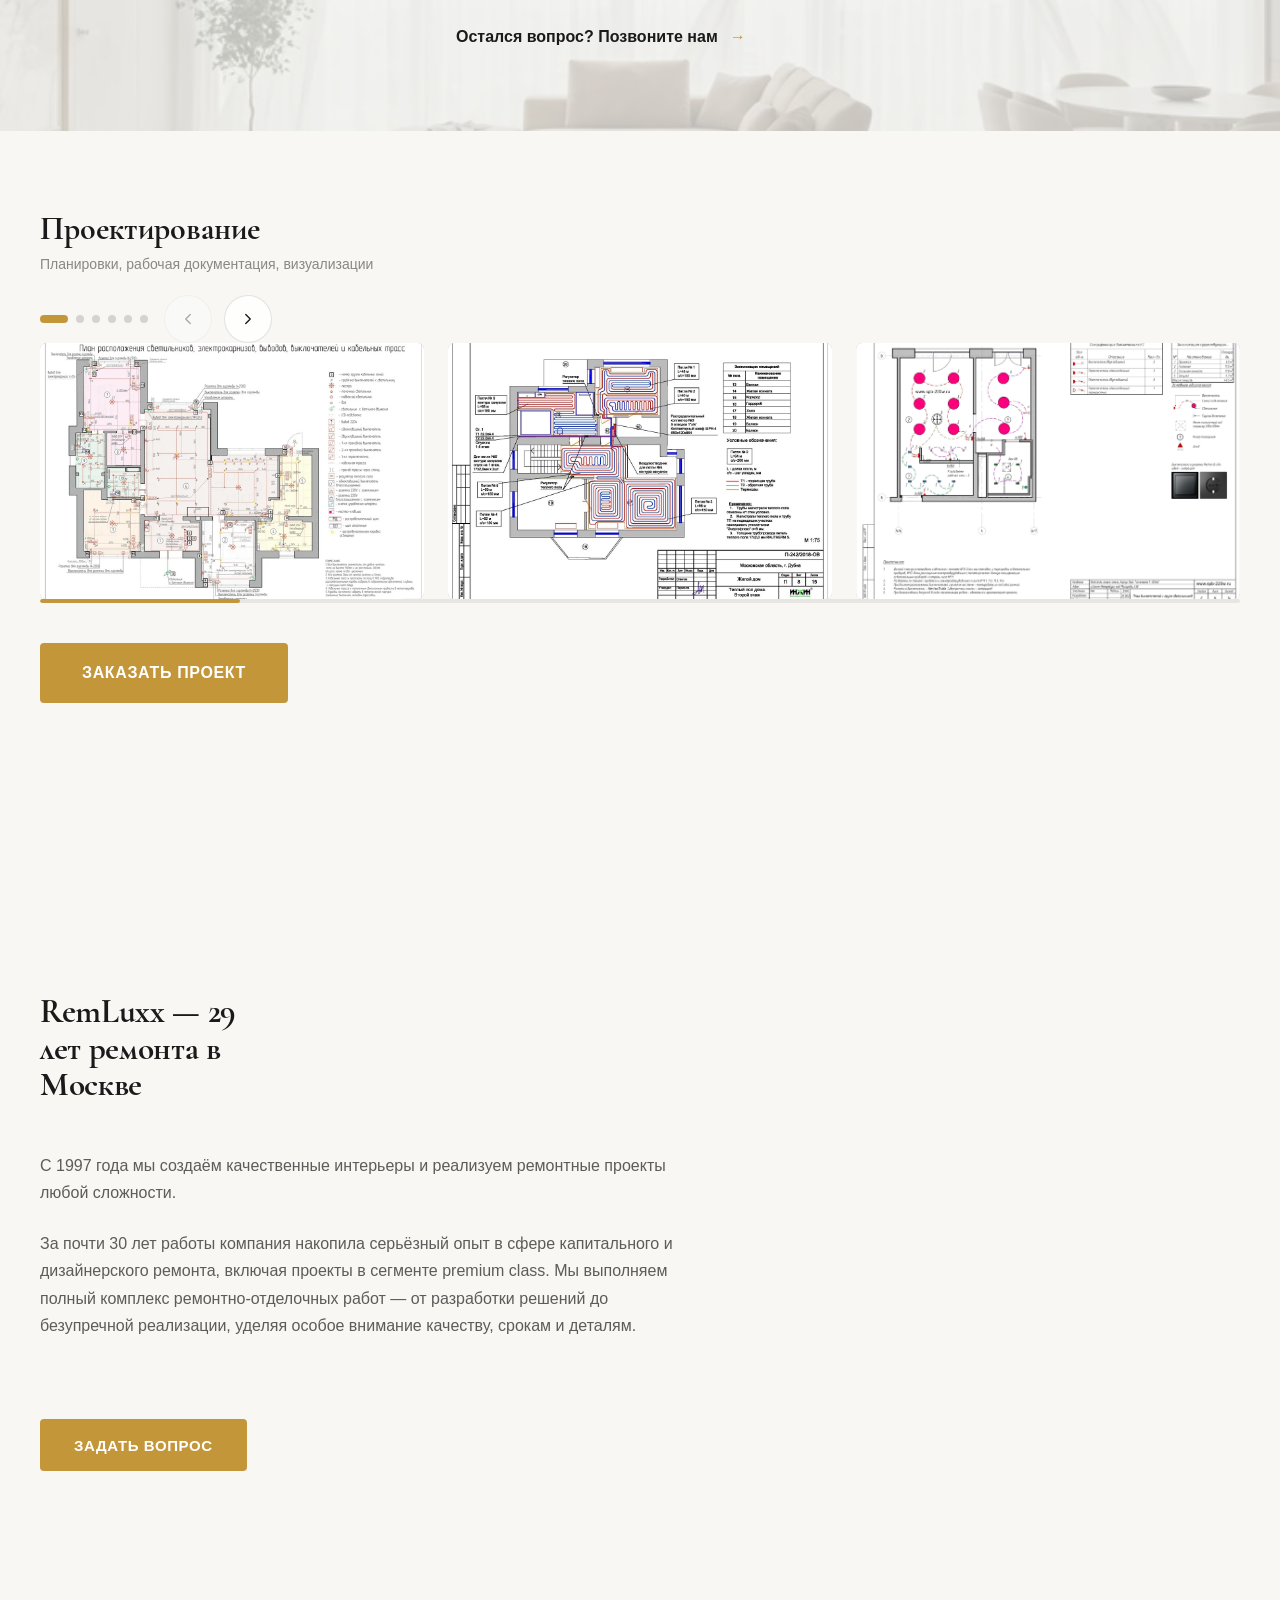
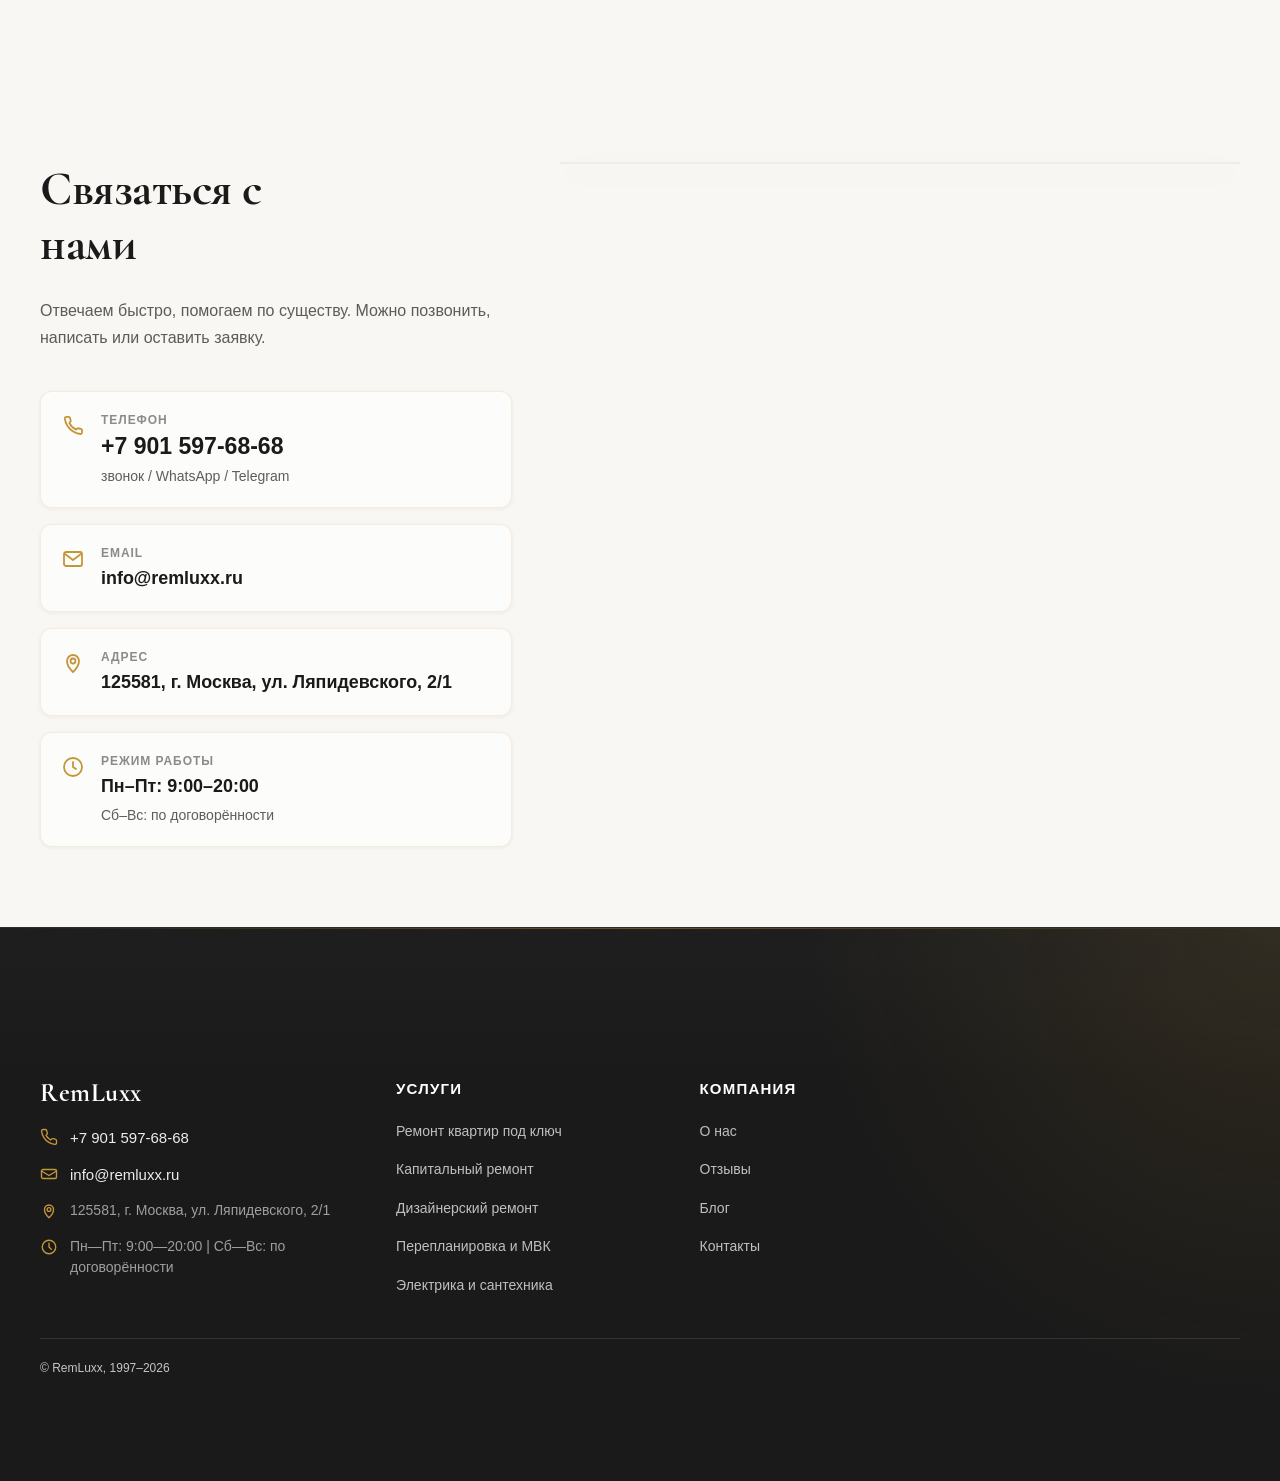
==== commit a9dfd3c2: "Add files via upload" ====
--- a/index.html
+++ b/index.html
@@ -336,9 +336,9 @@
                   playsinline
                   preload="none"
                   loading="lazy"
-                  poster="img/video-report-3-poster.webp"
+                  poster="img/video-report-3.webp"
                 >
-                  <source src="img/video-report-31.webm" type="video/webm">
+                  <source src="img/video-report-3.webm" type="video/webm">
                   Ваш браузер не поддерживает видео.
                 </video>
               </div>
@@ -710,38 +710,6 @@
                   <article
                     class="slider__slide portfolio-card"
                     data-slider-slide
-                    data-area="56 м²"
-                    data-term="63 дня"
-                    data-budget="1 960 000 ₽"
-                    data-description="Квартира готовилась под долгосрочную аренду. Использовали износостойкие покрытия, усилили мокрые зоны гидроизоляцией, смонтировали тёплый пол и практичную систему хранения."
-                  >
-                    <div class="portfolio-card__slider">
-                      <div class="portfolio-card__image--before">
-                        <img src="img/portfolio/new-4-before.webp" alt="ЖК Prime Park до ремонта" loading="lazy">
-                      </div>
-
-                      <div class="portfolio-card__image--after">
-                        <img src="img/portfolio/new-4.webp" alt="ЖК Prime Park после ремонта" loading="lazy">
-                      </div>
-
-                      <div class="portfolio-card__overlay"></div>
-
-                      <div class="portfolio-card__content">
-                        <h3 class="portfolio-card__title">ЖК “Prime Park”</h3>
-                        <span class="portfolio-card__case-btn">
-                          Смотреть кейс
-                          <svg class="icon icon--stroke" viewBox="0 0 24 24" aria-hidden="true">
-                            <path d="M5 12H19"></path>
-                            <path d="M13 6L19 12L13 18"></path>
-                          </svg>
-                        </span>
-                      </div>
-                    </div>
-                  </article>
-
-                  <article
-                    class="slider__slide portfolio-card"
-                    data-slider-slide
                     data-area="83 м²"
                     data-term="92 дня"
                     data-budget="2 970 000 ₽"
@@ -899,165 +867,6 @@
                     </div>
                   </article>
 
-                  <article
-                    class="slider__slide portfolio-card"
-                    data-slider-slide
-                    data-area="95 м²"
-                    data-term="112 дней"
-                    data-budget="3 780 000 ₽"
-                    data-description="Просторная квартира для семьи. Развели отдельные электролинии под технику, реализовали два санузла, гардеробную, постирочную и несколько независимых световых сценариев."
-                  >
-                    <div class="portfolio-card__slider">
-                      <div class="portfolio-card__image--before">
-                        <img src="img/portfolio/new-10-before.webp" alt="ЖК Headliner до ремонта" loading="lazy">
-                      </div>
-
-                      <div class="portfolio-card__image--after">
-                        <img src="img/portfolio/new-10.webp" alt="ЖК Headliner после ремонта" loading="lazy">
-                      </div>
-
-                      <div class="portfolio-card__overlay"></div>
-
-                      <div class="portfolio-card__content">
-                        <h3 class="portfolio-card__title">ЖК “Headliner”</h3>
-                        <span class="portfolio-card__case-btn">
-                          Смотреть кейс
-                          <svg class="icon icon--stroke" viewBox="0 0 24 24" aria-hidden="true">
-                            <path d="M5 12H19"></path>
-                            <path d="M13 6Л19 12Л13 18"></path>
-                          </svg>
-                        </span>
-                      </div>
-                    </div>
-                  </article>
-
-                  <article
-                    class="slider__slide portfolio-card"
-                    data-slider-slide
-                    data-area="72 м²"
-                    data-term="80 дней"
-                    data-budget="2 480 000 ₽"
-                    data-description="После приёмки устранили дефекты основания, выполнили сантехническую и электрическую разводку, смонтировали потолочные ниши и подготовили квартиру под финишную меблировку."
-                  >
-                    <div class="portfolio-card__slider">
-                      <div class="portfolio-card__image--before">
-                        <img src="img/portfolio/new-11-before.webp" alt="ЖК Метрополия до ремонта" loading="lazy">
-                      </div>
-
-                      <div class="portfolio-card__image--after">
-                        <img src="img/portfolio/new-11.webp" alt="ЖК Метрополия после ремонта" loading="lazy">
-                      </div>
-
-                      <div class="portfolio-card__overlay"></div>
-
-                      <div class="portfolio-card__content">
-                        <h3 class="portfolio-card__title">ЖК “Метрополия”</h3>
-                        <span class="portfolio-card__case-btn">
-                          Смотреть кейс
-                          <svg class="icon icon--stroke" viewBox="0 0 24 24" aria-hidden="true">
-                            <path d="M5 12H19"></path>
-                            <path d="M13 6Л19 12Л13 18"></path>
-                          </svg>
-                        </span>
-                      </div>
-                    </div>
-                  </article>
-
-                  <article
-                    class="slider__slide portfolio-card"
-                    data-slider-slide
-                    data-area="59 м²"
-                    data-term="66 дней"
-                    data-budget="1 940 000 ₽"
-                    data-description="Ремонт выполнен в минималистичной стилистике. Основной акцент — ровная геометрия, скрытые коммуникации, практичные материалы и продуманное размещение розеточных групп."
-                  >
-                    <div class="portfolio-card__slider">
-                      <div class="portfolio-card__image--before">
-                        <img src="img/portfolio/new-12-before.webp" alt="ЖК Настоящее до ремонта" loading="lazy">
-                      </div>
-
-                      <div class="portfolio-card__image--after">
-                        <img src="img/portfolio/new-12.webp" alt="ЖК Настоящее после ремонта" loading="lazy">
-                      </div>
-
-                      <div class="portfolio-card__overlay"></div>
-
-                      <div class="portfolio-card__content">
-                        <h3 class="portfolio-card__title">ЖК “Настоящее”</h3>
-                        <span class="portfolio-card__case-btn">
-                          Смотреть кейс
-                          <svg class="icon icon--stroke" viewBox="0 0 24 24" aria-hidden="true">
-                            <path d="M5 12H19"></path>
-                            <path d="M13 6Л19 12Л13 18"></path>
-                          </svg>
-                        </span>
-                      </div>
-                    </div>
-                  </article>
-
-                  <article
-                    class="slider__slide portfolio-card"
-                    data-slider-slide
-                    data-area="102 м²"
-                    data-term="118 дней"
-                    data-budget="4 120 000 ₽"
-                    data-description="Премиальный ремонт с повышенными требованиями к деталям: крупный формат плитки, теневые профили, скрытые двери, сложная подсветка и точная стыковка материалов."
-                  >
-                    <div class="portfolio-card__slider">
-                      <div class="portfolio-card__image--before">
-                        <img src="img/portfolio/new-13-before.webp" alt="ЖК Hide до ремонта" loading="lazy">
-                      </div>
-
-                      <div class="portfolio-card__image--after">
-                        <img src="img/portfolio/new-13.webp" alt="ЖК Hide после ремонта" loading="lazy">
-                      </div>
-
-                      <div class="portfolio-card__overlay"></div>
-
-                      <div class="portfolio-card__content">
-                        <h3 class="portfolio-card__title">ЖК “Hide”</h3>
-                        <span class="portfolio-card__case-btn">
-                          Смотреть кейс
-                          <svg class="icon icon--stroke" viewBox="0 0 24 24" aria-hidden="true">
-                            <path d="M5 12H19"></path>
-                            <path d="M13 6Л19 12Л13 18"></path>
-                          </svg>
-                        </span>
-                      </div>
-                    </div>
-                  </article>
-
-                  <article
-                    class="slider__slide portfolio-card"
-                    data-slider-slide
-                    data-area="86 м²"
-                    data-term="96 дней"
-                    data-budget="3 260 000 ₽"
-                    data-description="Выполнили капитальный ремонт квартиры с нуля: инженерия, выравнивание, шумоизоляция, финишные покрытия, установка сантехники и подготовка объекта к меблировке."
-                  >
-                    <div class="portfolio-card__slider">
-                      <div class="portfolio-card__image--before">
-                        <img src="img/portfolio/new-14-before.webp" alt="ЖК Резиденции Архитекторов до ремонта" loading="lazy">
-                      </div>
-
-                      <div class="portfolio-card__image--after">
-                        <img src="img/portfolio/new-14.webp" alt="ЖК Резиденции Архитекторов после ремонта" loading="lazy">
-                      </div>
-
-                      <div class="portfolio-card__overlay"></div>
-
-                      <div class="portfolio-card__content">
-                        <h3 class="portfolio-card__title">ЖК “Резиденции Архитекторов”</h3>
-                        <span class="portfolio-card__case-btn">
-                          Смотреть кейс
-                          <svg class="icon icon--stroke" viewBox="0 0 24 24" aria-hidden="true">
-                            <path d="M5 12H19"></path>
-                            <path d="M13 6Л19 12Л13 18"></path>
-                          </svg>
-                        </span>
-                      </div>
-                    </div>
-                  </article>
                 </div>
               </div>
 
@@ -1385,69 +1194,6 @@
                     </div>
                   </article>
 
-                  <article
-                    class="slider__slide portfolio-card"
-                    data-slider-slide
-                    data-area="66 м²"
-                    data-term="83 дня"
-                    data-budget="2 540 000 ₽"
-                    data-description="Выполнили капитальный ремонт с заменой всех коммуникаций, усилением мокрых зон, выравниванием стен и пола. Интерьер собран в спокойной классической палитре."
-                  >
-                    <div class="portfolio-card__slider">
-                      <div class="portfolio-card__image--before">
-                        <img src="img/portfolio/old-10-before.webp" alt="Квартира в Замоскворечье до ремонта" loading="lazy">
-                      </div>
-
-                      <div class="portfolio-card__image--after">
-                        <img src="img/portfolio/old-10.webp" alt="Квартира в Замоскворечье после ремонта" loading="lazy">
-                      </div>
-
-                      <div class="portfolio-card__overlay"></div>
-
-                      <div class="portfolio-card__content">
-                        <h3 class="portfolio-card__title">Замоскворечье</h3>
-                        <span class="portfolio-card__case-btn">
-                          Смотреть кейс
-                          <svg class="icon icon--stroke" viewBox="0 0 24 24" aria-hidden="true">
-                            <path d="M5 12H19"></path>
-                            <path d="M13 6L19 12L13 18"></path>
-                          </svg>
-                        </span>
-                      </div>
-                    </div>
-                  </article>
-
-                  <article
-                    class="slider__slide portfolio-card"
-                    data-slider-slide
-                    data-area="92 м²"
-                    data-term="124 дня"
-                    data-budget="4 050 000 ₽"
-                    data-description="Сложный объект в историческом доме. Провели демонтаж вручную, обновили инженерные системы, сохранили высоту потолков и реализовали премиальную отделку с натуральными материалами."
-                  >
-                    <div class="portfolio-card__slider">
-                      <div class="portfolio-card__image--before">
-                        <img src="img/portfolio/old-11-before.webp" alt="Квартира на Арбате до ремонта" loading="lazy">
-                      </div>
-
-                      <div class="portfolio-card__image--after">
-                        <img src="img/portfolio/old-11.webp" alt="Квартира на Арбате после ремонта" loading="lazy">
-                      </div>
-
-                      <div class="portfolio-card__overlay"></div>
-
-                      <div class="portfolio-card__content">
-                        <h3 class="portfolio-card__title">Арбат</h3>
-                        <span class="portfolio-card__case-btn">
-                          Смотреть кейс
-                          <svg class="icon icon--stroke" viewBox="0 0 24 24" aria-hidden="true">
-                            <path d="M5 12H19"></path>
-                            <path d="M13 6L19 12L13 18"></path>
-                          </svg>
-                        </span>
-                      </div>
-                    </div>
-                  </article>
                 </div>
               </div>
 
@@ -1554,102 +1300,6 @@
                   <article
                     class="slider__slide portfolio-card"
                     data-slider-slide
-                    data-area="240 м²"
-                    data-term="168 дней"
-                    data-budget="8 600 000 ₽"
-                    data-description="Реализовали ремонт под постоянное проживание: тёплые полы, вентиляция, водоснабжение, отделка стен, лестничного марша и потолков с учётом сезонных нагрузок."
-                  >
-                    <div class="portfolio-card__slider">
-                      <div class="portfolio-card__image--before">
-                        <img src="img/portfolio/cottage-3-before.webp" alt="КП Павлово до ремонта" loading="lazy">
-                      </div>
-
-                      <div class="portfolio-card__image--after">
-                        <img src="img/portfolio/cottage-3.webp" alt="КП Павлово после ремонта" loading="lazy">
-                      </div>
-
-                      <div class="portfolio-card__overlay"></div>
-
-                      <div class="portfolio-card__content">
-                        <h3 class="portfolio-card__title">КП “Павлово”</h3>
-                        <span class="portfolio-card__case-btn">
-                          Смотреть кейс
-                          <svg class="icon icon--stroke" viewBox="0 0 24 24" aria-hidden="true">
-                            <path d="M5 12H19"></path>
-                            <path d="M13 6L19 12L13 18"></path>
-                          </svg>
-                        </span>
-                      </div>
-                    </div>
-                  </article>
-
-                  <article
-                    class="slider__slide portfolio-card"
-                    data-slider-slide
-                    data-area="172 м²"
-                    data-term="131 день"
-                    data-budget="5 940 000 ₽"
-                    data-description="Поэтапная внутренняя отделка после строительных работ. Развели электрику по этажам, установили коллекторы, собрали санузлы и подготовили ниши под встроенную мебель."
-                  >
-                    <div class="portfolio-card__slider">
-                      <div class="portfolio-card__image--before">
-                        <img src="img/portfolio/cottage-4-before.webp" alt="КП Павловы Озёра до ремонта" loading="lazy">
-                      </div>
-
-                      <div class="portfolio-card__image--after">
-                        <img src="img/portfolio/cottage-4.webp" alt="КП Павловы Озёра после ремонта" loading="lazy">
-                      </div>
-
-                      <div class="portfolio-card__overlay"></div>
-
-                      <div class="portfolio-card__content">
-                        <h3 class="portfolio-card__title">КП “Павловы Озёра”</h3>
-                        <span class="portfolio-card__case-btn">
-                          Смотреть кейс
-                          <svg class="icon icon--stroke" viewBox="0 0 24 24" aria-hidden="true">
-                            <path d="M5 12H19"></path>
-                            <path d="M13 6L19 12L13 18"></path>
-                          </svg>
-                        </span>
-                      </div>
-                    </div>
-                  </article>
-
-                  <article
-                    class="slider__slide portfolio-card"
-                    data-slider-slide
-                    data-area="205 м²"
-                    data-term="149 дней"
-                    data-budget="7 350 000 ₽"
-                    data-description="Полный внутренний цикл: котельная, отопительное оборудование, электрика, стяжка, плиточные и малярные работы. Пространство адаптировали под семью с детьми."
-                  >
-                    <div class="portfolio-card__slider">
-                      <div class="portfolio-card__image--before">
-                        <img src="img/portfolio/cottage-7-before.webp" alt="КП Новорижский до ремонта" loading="lazy">
-                      </div>
-
-                      <div class="portfolio-card__image--after">
-                        <img src="img/portfolio/cottage-7.webp" alt="КП Новорижский после ремонта" loading="lazy">
-                      </div>
-
-                      <div class="portfolio-card__overlay"></div>
-
-                      <div class="portfolio-card__content">
-                        <h3 class="portfolio-card__title">КП “Новорижский”</h3>
-                        <span class="portfolio-card__case-btn">
-                          Смотреть кейс
-                          <svg class="icon icon--stroke" viewBox="0 0 24 24" aria-hidden="true">
-                            <path d="M5 12H19"></path>
-                            <path d="M13 6L19 12L13 18"></path>
-                          </svg>
-                        </span>
-                      </div>
-                    </div>
-                  </article>
-
-                  <article
-                    class="slider__slide portfolio-card"
-                    data-slider-slide
                     data-area="224 м²"
                     data-term="162 дня"
                     data-budget="8 180 000 ₽"
@@ -1833,685 +1483,6 @@
                           <svg class="icon icon--stroke" viewBox="0 0 24 24" aria-hidden="true">
                             <path d="M5 12H19"></path>
                             <path d="M13 6L19 12L13 18"></path>
-                          </svg>
-                        </span>
-                      </div>
-                    </div>
-                  </article>
-
-                  <article
-                    class="slider__slide portfolio-card"
-                    data-slider-slide
-                    data-area="315 м²"
-                    data-term="205 дней"
-                    data-budget="12 300 000 ₽"
-                    data-description="Большой семейный дом. Реализовали отделку нескольких спален, кухни-гостиной, санузлов, гардеробных и технических помещений с единым стилевым решением."
-                  >
-                    <div class="portfolio-card__slider">
-                      <div class="portfolio-card__image--before">
-                        <img src="img/portfolio/cottage-15-before.webp" alt="КП Николино до ремонта" loading="lazy">
-                      </div>
-
-                      <div class="portfolio-card__image--after">
-                        <img src="img/portfolio/cottage-15.webp" alt="КП Николино после ремонта" loading="lazy">
-                      </div>
-
-                      <div class="portfolio-card__overlay"></div>
-
-                      <div class="portfolio-card__content">
-                        <h3 class="portfolio-card__title">КП “Николино”</h3>
-                        <span class="portfolio-card__case-btn">
-                          Смотреть кейс
-                          <svg class="icon icon--stroke" viewBox="0 0 24 24" aria-hidden="true">
-                            <path d="M5 12H19"></path>
-                            <path d="M13 6L19 12L13 18"></path>
-                          </svg>
-                        </span>
-                      </div>
-                    </div>
-                  </article>
-
-                  <article
-                    class="slider__slide portfolio-card"
-                    data-slider-slide
-                    data-area="230 м²"
-                    data-term="158 дней"
-                    data-budget="8 050 000 ₽"
-                    data-description="Выполнили внутренний ремонт после завершения фасадных работ. Учли влажность основания, собрали отопление, подготовили стены и потолки под финишную отделку."
-                  >
-                    <div class="portfolio-card__slider">
-                      <div class="portfolio-card__image--before">
-                        <img src="img/portfolio/cottage-16-before.webp" alt="КП Лазурный Берег до ремонта" loading="lazy">
-                      </div>
-
-                      <div class="portfolio-card__image--after">
-                        <img src="img/portfolio/cottage-16.webp" alt="КП Лазурный Берег после ремонта" loading="lazy">
-                      </div>
-
-                      <div class="portfolio-card__overlay"></div>
-
-                      <div class="portfolio-card__content">
-                        <h3 class="portfolio-card__title">КП “Лазурный Берег”</h3>
-                        <span class="portfolio-card__case-btn">
-                          Смотреть кейс
-                          <svg class="icon icon--stroke" viewBox="0 0 24 24" aria-hidden="true">
-                            <path d="M5 12H19"></path>
-                            <path d="M13 6L19 12L13 18"></path>
-                          </svg>
-                        </span>
-                      </div>
-                    </div>
-                  </article>
-
-                  <article
-                    class="slider__slide portfolio-card"
-                    data-slider-slide
-                    data-area="270 м²"
-                    data-term="181 день"
-                    data-budget="9 780 000 ₽"
-                    data-description="Реализовали ремонт с большим количеством встроенных решений: подсветка ниш, скрытые ревизии, технические шкафы, санузлы и кухня-гостиная с инженерной подготовкой."
-                  >
-                    <div class="portfolio-card__slider">
-                      <div class="portfolio-card__image--before">
-                        <img src="img/portfolio/cottage-17-before.webp" alt="КП Резиденции Бенилюкс до ремонта" loading="lazy">
-                      </div>
-
-                      <div class="portfolio-card__image--after">
-                        <img src="img/portfolio/cottage-17.webp" alt="КП Резиденции Бенилюкс после ремонта" loading="lazy">
-                      </div>
-
-                      <div class="portfolio-card__overlay"></div>
-
-                      <div class="portfolio-card__content">
-                        <h3 class="portfolio-card__title">КП “Резиденции Бенилюкс”</h3>
-                        <span class="portfolio-card__case-btn">
-                          Смотреть кейс
-                          <svg class="icon icon--stroke" viewBox="0 0 24 24" aria-hidden="true">
-                            <path d="M5 12H19"></path>
-                            <path d="M13 6L19 12L13 18"></path>
-                          </svg>
-                        </span>
-                      </div>
-                    </div>
-                  </article>
-
-                  <article
-                    class="slider__slide portfolio-card"
-                    data-slider-slide
-                    data-area="350 м²"
-                    data-term="224 дня"
-                    data-budget="13 700 000 ₽"
-                    data-description="Премиальный коттедж с несколькими инженерными зонами. Смонтировали отопление, водоподготовку, электрику, вентиляцию и выполнили отделку жилых и технических помещений."
-                  >
-                    <div class="portfolio-card__slider">
-                      <div class="portfolio-card__image--before">
-                        <img src="img/portfolio/cottage-18-before.webp" alt="КП Мэдисон Парк до ремонта" loading="lazy">
-                      </div>
-
-                      <div class="portfolio-card__image--after">
-                        <img src="img/portfolio/cottage-18.webp" alt="КП Мэдисон Парк после ремонта" loading="lazy">
-                      </div>
-
-                      <div class="portfolio-card__overlay"></div>
-
-                      <div class="portfolio-card__content">
-                        <h3 class="portfolio-card__title">КП “Мэдисон Парк”</h3>
-                        <span class="portfolio-card__case-btn">
-                          Смотреть кейс
-                          <svg class="icon icon--stroke" viewBox="0 0 24 24" aria-hidden="true">
-                            <path d="M5 12H19"></path>
-                            <path d="M13 6L19 12L13 18"></path>
-                          </svg>
-                        </span>
-                      </div>
-                    </div>
-                  </article>
-
-                </div>
-              </div>
-
-              <div class="slider__scrollbar" aria-hidden="true">
-                <span class="slider__scrollbar-thumb" data-slider-scrollbar-thumb></span>
-              </div>
-            </div>
-          </section>
-
-          <!-- Слайдер 4 -->
-          <section class="portfolio-group">
-            <div class="portfolio-group__head">
-              <div class="portfolio-group__title-wrap">
-                <h3 class="portfolio-group__title">"До" и "После"</h3>
-                <p class="portfolio-group__meta">И ещё немного кейсов наших работ</p>
-              </div>
-            </div>
-
-            <div class="portfolio-group__slider slider" data-slider>
-              <div class="portfolio-group__controls">
-                <div class="slider__pagination" data-slider-pagination></div>
-
-                <div class="slider__controls">
-                  <button class="slider__nav" type="button" data-slider-prev aria-label="Предыдущий слайд">
-                    <svg class="icon icon--stroke" viewBox="0 0 24 24" aria-hidden="true">
-                      <path d="M15 6L9 12L15 18"></path>
-                    </svg>
-                  </button>
-
-                  <button class="slider__nav" type="button" data-slider-next aria-label="Следующий слайд">
-                    <svg class="icon icon--stroke" viewBox="0 0 24 24" aria-hidden="true">
-                      <path d="M9 6L15 12L9 18"></path>
-                    </svg>
-                  </button>
-                </div>
-              </div>
-
-              <div class="slider__viewport" data-slider-viewport>
-                <div class="slider__track" data-slider-track>
-                  <article
-                    class="slider__slide portfolio-card portfolio-card--simple"
-                    data-slider-slide
-                    data-area="58 м²"
-                    data-term="67 дней"
-                    data-budget="1 920 000 ₽"
-                    data-description="Обновили квартиру после устаревшего ремонта: демонтировали покрытия, заменили инженерные сети, выровняли стены и собрали современный интерьер в светлой гамме."
-                  >
-                    <div class="portfolio-card__slider">
-                      <div class="portfolio-card__image--before">
-                        <img src="img/portfolio/da-1.webp" alt="Квартира на Ленинском проспекте до ремонта" loading="lazy">
-                      </div>
-
-                      <div class="portfolio-card__image--after">
-                        <img src="img/portfolio/da-1-before.webp" alt="Квартира на Ленинском проспекте после ремонта" loading="lazy">
-                      </div>
-
-                      <div class="portfolio-card__overlay"></div>
-
-                      <div class="portfolio-card__content">
-                        <h3 class="portfolio-card__title">Квартира на Ленинском проспекте</h3>
-                        <span class="portfolio-card__case-btn">
-                          Смотреть кейс
-                          <svg class="icon icon--stroke" viewBox="0 0 24 24" aria-hidden="true">
-                            <path d="M5 12H19"></path>
-                            <path d="M13 6L19 12L13 18"></path>
-                          </svg>
-                        </span>
-                      </div>
-                    </div>
-                  </article>
-
-                  <article
-                    class="slider__slide portfolio-card portfolio-card--simple"
-                    data-slider-slide
-                    data-area="58 м²"
-                    data-term="67 дней"
-                    data-budget="1 920 000 ₽"
-                    data-description="Обновили квартиру после устаревшего ремонта: демонтировали покрытия, заменили инженерные сети, выровняли стены и собрали современный интерьер в светлой гамме."
-                  >
-                    <div class="portfolio-card__slider">
-                      <div class="portfolio-card__image--before">
-                        <img src="img/portfolio/da-1-before.webp" alt="Квартира на Ленинском проспекте до ремонта" loading="lazy">
-                      </div>
-
-                      <div class="portfolio-card__image--after">
-                        <img src="img/portfolio/da-1.webp" alt="Квартира на Ленинском проспекте после ремонта" loading="lazy">
-                      </div>
-
-                      <div class="portfolio-card__overlay"></div>
-
-                      <div class="portfolio-card__content">
-                        <h3 class="portfolio-card__title">Квартира на Ленинском проспекте</h3>
-                        <span class="portfolio-card__case-btn">
-                          Смотреть кейс
-                          <svg class="icon icon--stroke" viewBox="0 0 24 24" aria-hidden="true">
-                            <path d="M5 12H19"></path>
-                            <path d="M13 6L19 12L13 18"></path>
-                          </svg>
-                        </span>
-                      </div>
-                    </div>
-                  </article>
-
-                  <article
-                    class="slider__slide portfolio-card portfolio-card--simple"
-                    data-slider-slide
-                    data-area="44 м²"
-                    data-term="52 дня"
-                    data-budget="1 580 000 ₽"
-                    data-description="Компактное пространство сделали функциональным: встроенное хранение, точечная электрика, влагостойкие материалы и визуально лёгкая отделка без перегруза."
-                  >
-                    <div class="portfolio-card__slider">
-                      <div class="portfolio-card__image--before">
-                        <img src="img/portfolio/da-2.webp" alt="Апартаменты у Москва-Сити до ремонта" loading="lazy">
-                      </div>
-
-                      <div class="portfolio-card__image--after">
-                        <img src="img/portfolio/da-2-before.webp" alt="Апартаменты у Москва-Сити после ремонта" loading="lazy">
-                      </div>
-
-                      <div class="portfolio-card__overlay"></div>
-
-                      <div class="portfolio-card__content">
-                        <h3 class="portfolio-card__title">Апартаменты у Москва-Сити</h3>
-                        <span class="portfolio-card__case-btn">
-                          Смотреть кейс
-                          <svg class="icon icon--stroke" viewBox="0 0 24 24" aria-hidden="true">
-                            <path d="M5 12H19"></path>
-                            <path d="M13 6L19 12L13 18"></path>
-                          </svg>
-                        </span>
-                      </div>
-                    </div>
-                  </article>
-
-                   <article
-                    class="slider__slide portfolio-card portfolio-card--simple"
-                    data-slider-slide
-                    data-area="44 м²"
-                    data-term="52 дня"
-                    data-budget="1 580 000 ₽"
-                    data-description="Компактное пространство сделали функциональным: встроенное хранение, точечная электрика, влагостойкие материалы и визуально лёгкая отделка без перегруза."
-                  >
-                    <div class="portfolio-card__slider">
-                      <div class="portfolio-card__image--before">
-                        <img src="img/portfolio/da-2-before.webp" alt="Апартаменты у Москва-Сити до ремонта" loading="lazy">
-                      </div>
-
-                      <div class="portfolio-card__image--after">
-                        <img src="img/portfolio/da-2.webp" alt="Апартаменты у Москва-Сити после ремонта" loading="lazy">
-                      </div>
-
-                      <div class="portfolio-card__overlay"></div>
-
-                      <div class="portfolio-card__content">
-                        <h3 class="portfolio-card__title">Апартаменты у Москва-Сити</h3>
-                        <span class="portfolio-card__case-btn">
-                          Смотреть кейс
-                          <svg class="icon icon--stroke" viewBox="0 0 24 24" aria-hidden="true">
-                            <path d="M5 12H19"></path>
-                            <path d="M13 6L19 12L13 18"></path>
-                          </svg>
-                        </span>
-                      </div>
-                    </div>
-                  </article>
-
-                  <article
-                    class="slider__slide portfolio-card portfolio-card--simple"
-                    data-slider-slide
-                    data-area="71 м²"
-                    data-term="79 дней"
-                    data-budget="2 340 000 ₽"
-                    data-description="Выполнили ремонт после демонтажа старой отделки. Пересобрали санузел, обновили полы, электрику, освещение и подготовили квартиру к установке кухни."
-                  >
-                    <div class="portfolio-card__slider">
-                      <div class="portfolio-card__image--before">
-                        <img src="img/portfolio/da-3.webp" alt="Квартира в районе Фили до ремонта" loading="lazy">
-                      </div>
-
-                      <div class="portfolio-card__image--after">
-                        <img src="img/portfolio/da-3-before.webp" alt="Квартира в районе Фили после ремонта" loading="lazy">
-                      </div>
-
-                      <div class="portfolio-card__overlay"></div>
-
-                      <div class="portfolio-card__content">
-                        <h3 class="portfolio-card__title">Квартира в районе Фили</h3>
-                        <span class="portfolio-card__case-btn">
-                          Смотреть кейс
-                          <svg class="icon icon--stroke" viewBox="0 0 24 24" aria-hidden="true">
-                            <path d="M5 12H19"></path>
-                            <path d="M13 6L19 12L13 18"></path>
-                          </svg>
-                        </span>
-                      </div>
-                    </div>
-                  </article>
-
-                  <article
-                    class="slider__slide portfolio-card portfolio-card--simple"
-                    data-slider-slide
-                    data-area="71 м²"
-                    data-term="79 дней"
-                    data-budget="2 340 000 ₽"
-                    data-description="Выполнили ремонт после демонтажа старой отделки. Пересобрали санузел, обновили полы, электрику, освещение и подготовили квартиру к установке кухни."
-                  >
-                    <div class="portfolio-card__slider">
-                      <div class="portfolio-card__image--before">
-                        <img src="img/portfolio/da-3-before.webp" alt="Квартира в районе Фили до ремонта" loading="lazy">
-                      </div>
-
-                      <div class="portfolio-card__image--after">
-                        <img src="img/portfolio/da-3.webp" alt="Квартира в районе Фили после ремонта" loading="lazy">
-                      </div>
-
-                      <div class="portfolio-card__overlay"></div>
-
-                      <div class="portfolio-card__content">
-                        <h3 class="portfolio-card__title">Квартира в районе Фили</h3>
-                        <span class="portfolio-card__case-btn">
-                          Смотреть кейс
-                          <svg class="icon icon--stroke" viewBox="0 0 24 24" aria-hidden="true">
-                            <path d="M5 12H19"></path>
-                            <path d="M13 6L19 12L13 18"></path>
-                          </svg>
-                        </span>
-                      </div>
-                    </div>
-                  </article>
-
-                  <article
-                    class="slider__slide portfolio-card portfolio-card--simple"
-                    data-slider-slide
-                    data-area="49 м²"
-                    data-term="56 дней"
-                    data-budget="1 690 000 ₽"
-                    data-description="Основная задача — сделать квартиру визуально просторнее. Использовали светлые материалы, скрытые системы хранения и аккуратные световые сценарии."
-                  >
-                    <div class="portfolio-card__slider">
-                      <div class="portfolio-card__image--before">
-                        <img src="img/portfolio/da-4.webp" alt="Евродвушка в Марьиной Роще до ремонта" loading="lazy">
-                      </div>
-
-                      <div class="portfolio-card__image--after">
-                        <img src="img/portfolio/da-4-before.webp" alt="Евродвушка в Марьиной Роще после ремонта" loading="lazy">
-                      </div>
-
-                      <div class="portfolio-card__overlay"></div>
-
-                      <div class="portfolio-card__content">
-                        <h3 class="portfolio-card__title">Евродвушка в Марьиной Роще</h3>
-                        <span class="portfolio-card__case-btn">
-                          Смотреть кейс
-                          <svg class="icon icon--stroke" viewBox="0 0 24 24" aria-hidden="true">
-                            <path d="M5 12H19"></path>
-                            <path d="M13 6L19 12L13 18"></path>
-                          </svg>
-                        </span>
-                      </div>
-                    </div>
-                  </article>
-
-                  <article
-                    class="slider__slide portfolio-card portfolio-card--simple"
-                    data-slider-slide
-                    data-area="49 м²"
-                    data-term="56 дней"
-                    data-budget="1 690 000 ₽"
-                    data-description="Основная задача — сделать квартиру визуально просторнее. Использовали светлые материалы, скрытые системы хранения и аккуратные световые сценарии."
-                  >
-                    <div class="portfolio-card__slider">
-                      <div class="portfolio-card__image--before">
-                        <img src="img/portfolio/da-4-before.webp" alt="Евродвушка в Марьиной Роще до ремонта" loading="lazy">
-                      </div>
-
-                      <div class="portfolio-card__image--after">
-                        <img src="img/portfolio/da-4.webp" alt="Евродвушка в Марьиной Роще после ремонта" loading="lazy">
-                      </div>
-
-                      <div class="portfolio-card__overlay"></div>
-
-                      <div class="portfolio-card__content">
-                        <h3 class="portfolio-card__title">Евродвушка в Марьиной Роще</h3>
-                        <span class="portfolio-card__case-btn">
-                          Смотреть кейс
-                          <svg class="icon icon--stroke" viewBox="0 0 24 24" aria-hidden="true">
-                            <path d="M5 12H19"></path>
-                            <path d="M13 6L19 12L13 18"></path>
-                          </svg>
-                        </span>
-                      </div>
-                    </div>
-                  </article>
-
-                  <article
-                    class="slider__slide portfolio-card portfolio-card--simple"
-                    data-slider-slide
-                    data-area="63 м²"
-                    data-term="74 дня"
-                    data-budget="2 210 000 ₽"
-                    data-description="Заменили старые коммуникации, выровняли поверхности, обновили санузел и кухонную зону. Интерьер стал спокойнее, светлее и практичнее для ежедневной эксплуатации."
-                  >
-                    <div class="portfolio-card__slider">
-                      <div class="portfolio-card__image--before">
-                        <img src="img/portfolio/da-5.webp" alt="Квартира на Пресне до ремонта" loading="lazy">
-                      </div>
-
-                      <div class="portfolio-card__image--after">
-                        <img src="img/portfolio/da-5-before.webp" alt="Квартира на Пресне после ремонта" loading="lazy">
-                      </div>
-
-                      <div class="portfolio-card__overlay"></div>
-
-                      <div class="portfolio-card__content">
-                        <h3 class="portfolio-card__title">Квартира на Пресне</h3>
-                        <span class="portfolio-card__case-btn">
-                          Смотреть кейс
-                          <svg class="icon icon--stroke" viewBox="0 0 24 24" aria-hidden="true">
-                            <path d="M5 12H19"></path>
-                            <path d="M13 6L19 12Л13 18"></path>
-                          </svg>
-                        </span>
-                      </div>
-                    </div>
-                  </article>
-
-                  <article
-                    class="slider__slide portfolio-card portfolio-card--simple"
-                    data-slider-slide
-                    data-area="63 м²"
-                    data-term="74 дня"
-                    data-budget="2 210 000 ₽"
-                    data-description="Заменили старые коммуникации, выровняли поверхности, обновили санузел и кухонную зону. Интерьер стал спокойнее, светлее и практичнее для ежедневной эксплуатации."
-                  >
-                    <div class="portfolio-card__slider">
-                      <div class="portfolio-card__image--before">
-                        <img src="img/portfolio/da-5-before.webp" alt="Квартира на Пресне до ремонта" loading="lazy">
-                      </div>
-
-                      <div class="portfolio-card__image--after">
-                        <img src="img/portfolio/da-5.webp" alt="Квартира на Пресне после ремонта" loading="lazy">
-                      </div>
-
-                      <div class="portfolio-card__overlay"></div>
-
-                      <div class="portfolio-card__content">
-                        <h3 class="portfolio-card__title">Квартира на Пресне</h3>
-                        <span class="portfolio-card__case-btn">
-                          Смотреть кейс
-                          <svg class="icon icon--stroke" viewBox="0 0 24 24" aria-hidden="true">
-                            <path d="M5 12H19"></path>
-                            <path d="M13 6L19 12Л13 18"></path>
-                          </svg>
-                        </span>
-                      </div>
-                    </div>
-                  </article>
-
-                  <article
-                    class="slider__slide portfolio-card portfolio-card--simple"
-                    data-slider-slide
-                    data-area="38 м²"
-                    data-term="45 дней"
-                    data-budget="1 260 000 ₽"
-                    data-description="Небольшую студию превратили в удобное пространство с полноценной кухней, зоной хранения, тёплым освещением и практичными материалами."
-                  >
-                    <div class="portfolio-card__slider">
-                      <div class="portfolio-card__image--before">
-                        <img src="img/portfolio/da-6.webp" alt="Студия в Хорошёво-Мнёвниках до ремонта" loading="lazy">
-                      </div>
-
-                      <div class="portfolio-card__image--after">
-                        <img src="img/portfolio/da-6-before.webp" alt="Студия в Хорошёво-Мнёвниках после ремонта" loading="lazy">
-                      </div>
-
-                      <div class="portfolio-card__overlay"></div>
-
-                      <div class="portfolio-card__content">
-                        <h3 class="portfolio-card__title">Студия в Хорошёво-Мнёвниках</h3>
-                        <span class="portfolio-card__case-btn">
-                          Смотреть кейс
-                          <svg class="icon icon--stroke" viewBox="0 0 24 24" aria-hidden="true">
-                            <path d="M5 12H19"></path>
-                            <path d="M13 6L19 12Л13 18"></path>
-                          </svg>
-                        </span>
-                      </div>
-                    </div>
-                  </article>
-
-                  <article
-                    class="slider__slide portfolio-card portfolio-card--simple"
-                    data-slider-slide
-                    data-area="38 м²"
-                    data-term="45 дней"
-                    data-budget="1 260 000 ₽"
-                    data-description="Небольшую студию превратили в удобное пространство с полноценной кухней, зоной хранения, тёплым освещением и практичными материалами."
-                  >
-                    <div class="portfolio-card__slider">
-                      <div class="portfolio-card__image--before">
-                        <img src="img/portfolio/da-6-before.webp" alt="Студия в Хорошёво-Мнёвниках до ремонта" loading="lazy">
-                      </div>
-
-                      <div class="portfolio-card__image--after">
-                        <img src="img/portfolio/da-6.webp" alt="Студия в Хорошёво-Мнёвниках после ремонта" loading="lazy">
-                      </div>
-
-                      <div class="portfolio-card__overlay"></div>
-
-                      <div class="portfolio-card__content">
-                        <h3 class="portfolio-card__title">Студия в Хорошёво-Мнёвниках</h3>
-                        <span class="portfolio-card__case-btn">
-                          Смотреть кейс
-                          <svg class="icon icon--stroke" viewBox="0 0 24 24" aria-hidden="true">
-                            <path d="M5 12H19"></path>
-                            <path d="M13 6L19 12Л13 18"></path>
-                          </svg>
-                        </span>
-                      </div>
-                    </div>
-                  </article>
-
-                  <article
-                    class="slider__slide portfolio-card portfolio-card--simple"
-                    data-slider-slide
-                    data-area="76 м²"
-                    data-term="88 дней"
-                    data-budget="2 690 000 ₽"
-                    data-description="Провели капитальный ремонт с заменой коммуникаций, отделкой двух санузлов, подготовкой стен под покраску и монтажом встроенного освещения."
-                  >
-                    <div class="portfolio-card__slider">
-                      <div class="portfolio-card__image--before">
-                        <img src="img/portfolio/da-7.webp" alt="Квартира в Сокольниках до ремонта" loading="lazy">
-                      </div>
-
-                      <div class="portfolio-card__image--after">
-                        <img src="img/portfolio/da-7-before.webp" alt="Квартира в Сокольниках после ремонта" loading="lazy">
-                      </div>
-
-                      <div class="portfolio-card__overlay"></div>
-
-                      <div class="portfolio-card__content">
-                        <h3 class="portfolio-card__title">Квартира в Сокольниках</h3>
-                        <span class="portfolio-card__case-btn">
-                          Смотреть кейс
-                          <svg class="icon icon--stroke" viewBox="0 0 24 24" aria-hidden="true">
-                            <path d="M5 12H19"></path>
-                            <path d="M13 6L19 12Л13 18"></path>
-                          </svg>
-                        </span>
-                      </div>
-                    </div>
-                  </article>
-
-                  <article
-                    class="slider__slide portfolio-card portfolio-card--simple"
-                    data-slider-slide
-                    data-area="76 м²"
-                    data-term="88 дней"
-                    data-budget="2 690 000 ₽"
-                    data-description="Провели капитальный ремонт с заменой коммуникаций, отделкой двух санузлов, подготовкой стен под покраску и монтажом встроенного освещения."
-                  >
-                    <div class="portfolio-card__slider">
-                      <div class="portfolio-card__image--before">
-                        <img src="img/portfolio/da-7-before.webp" alt="Квартира в Сокольниках до ремонта" loading="lazy">
-                      </div>
-
-                      <div class="portfolio-card__image--after">
-                        <img src="img/portfolio/da-7.webp" alt="Квартира в Сокольниках после ремонта" loading="lazy">
-                      </div>
-
-                      <div class="portfolio-card__overlay"></div>
-
-                      <div class="portfolio-card__content">
-                        <h3 class="portfolio-card__title">Квартира в Сокольниках</h3>
-                        <span class="portfolio-card__case-btn">
-                          Смотреть кейс
-                          <svg class="icon icon--stroke" viewBox="0 0 24 24" aria-hidden="true">
-                            <path d="M5 12H19"></path>
-                            <path d="M13 6L19 12Л13 18"></path>
-                          </svg>
-                        </span>
-                      </div>
-                    </div>
-                  </article>
-
-                  <article
-                    class="slider__slide portfolio-card portfolio-card--simple"
-                    data-slider-slide
-                    data-area="89 м²"
-                    data-term="103 дня"
-                    data-budget="3 370 000 ₽"
-                    data-description="Реализовали интерьер с акцентом на натуральные оттенки, ровную геометрию, скрытые двери, крупную плитку и продуманное освещение по зонам."
-                  >
-                    <div class="portfolio-card__slider">
-                      <div class="portfolio-card__image--before">
-                        <img src="img/portfolio/da-8.webp" alt="Квартира на Мосфильмовской до ремонта" loading="lazy">
-                      </div>
-
-                      <div class="portfolio-card__image--after">
-                        <img src="img/portfolio/da-8-before.webp" alt="Квартира на Мосфильмовской после ремонта" loading="lazy">
-                      </div>
-
-                      <div class="portfolio-card__overlay"></div>
-
-                      <div class="portfolio-card__content">
-                        <h3 class="portfolio-card__title">Квартира на Мосфильмовской</h3>
-                        <span class="portfolio-card__case-btn">
-                          Смотреть кейс
-                          <svg class="icon icon--stroke" viewBox="0 0 24 24" aria-hidden="true">
-                            <path d="M5 12H19"></path>
-                            <path d="M13 6L19 12Л13 18"></path>
-                          </svg>
-                        </span>
-                      </div>
-                    </div>
-                  </article>
-
-                  <article
-                    class="slider__slide portfolio-card portfolio-card--simple"
-                    data-slider-slide
-                    data-area="89 м²"
-                    data-term="103 дня"
-                    data-budget="3 370 000 ₽"
-                    data-description="Реализовали интерьер с акцентом на натуральные оттенки, ровную геометрию, скрытые двери, крупную плитку и продуманное освещение по зонам."
-                  >
-                    <div class="portfolio-card__slider">
-                      <div class="portfolio-card__image--before">
-                        <img src="img/portfolio/da-8-before.webp" alt="Квартира на Мосфильмовской до ремонта" loading="lazy">
-                      </div>
-
-                      <div class="portfolio-card__image--after">
-                        <img src="img/portfolio/da-8.webp" alt="Квартира на Мосфильмовской после ремонта" loading="lazy">
-                      </div>
-
-                      <div class="portfolio-card__overlay"></div>
-
-                      <div class="portfolio-card__content">
-                        <h3 class="portfolio-card__title">Квартира на Мосфильмовской</h3>
-                        <span class="portfolio-card__case-btn">
-                          Смотреть кейс
-                          <svg class="icon icon--stroke" viewBox="0 0 24 24" aria-hidden="true">
-                            <path d="M5 12H19"></path>
-                            <path d="M13 6L19 12Л13 18"></path>
                           </svg>
                         </span>
                       </div>
@@ -2542,179 +1513,6 @@
         </div>
       </div>
     </section>
-
-    <section id="design" class="section-design">
-      <div class="container">
-        <section class="portfolio-group">
-          <div class="portfolio-group__head">
-            <div class="portfolio-group__title-wrap">
-              <h3 class="portfolio-group__title">Проектирование</h3>
-              <p class="portfolio-group__meta">Планировки, рабочая документация, визуализации</p>
-            </div>
-          </div>
-
-          <div class="portfolio-group__slider slider" data-slider>
-            <div class="portfolio-group__controls">
-              <div class="slider__pagination" data-slider-pagination></div>
-
-              <div class="slider__controls">
-                <button class="slider__nav" type="button" data-slider-prev aria-label="Предыдущий слайд">
-                  <svg class="icon icon--stroke" viewBox="0 0 24 24"><path d="M15 6L9 12L15 18"></path></svg>
-                </button>
-                <button class="slider__nav" type="button" data-slider-next aria-label="Следующий слайд">
-                  <svg class="icon icon--stroke" viewBox="0 0 24 24"><path d="M9 6L15 12L9 18"></path></svg>
-                </button>
-              </div>
-            </div>
-
-            <div class="slider__viewport" data-slider-viewport>
-              <div class="slider__track" data-slider-track>
-
-                  <article
-                    class="slider__slide portfolio-card"
-                    data-slider-slide
-                    data-area="82 м²"
-                    data-term="94 дня"
-                    data-budget="2 850 000 ₽"
-                    data-description="Квартира в новостройке сдавалась без отделки. Выполнили полный цикл черновых и чистовых работ, собрали инженерные системы, реализовали современный интерьер без отклонений от проекта."
-                  >
-                    <div class="portfolio-card__slider">
-                      <div class="portfolio-card__image--after">
-                        <img src="img/design/doc-1.webp" alt="Новостройка после ремонта" loading="lazy">
-                      </div>
-                    </div>
-                  </article>
-
-                  <article
-                    class="slider__slide portfolio-card"
-                    data-slider-slide
-                    data-area="82 м²"
-                    data-term="94 дня"
-                    data-budget="2 850 000 ₽"
-                    data-description="Квартира в новостройке сдавалась без отделки. Выполнили полный цикл черновых и чистовых работ, собрали инженерные системы, реализовали современный интерьер без отклонений от проекта."
-                  >
-                    <div class="portfolio-card__slider">
-                      <div class="portfolio-card__image--after">
-                        <img src="img/design/doc-2.webp" alt="Новостройка после ремонта" loading="lazy">
-                      </div>
-                    </div>
-                  </article>
-
-                  <article
-                    class="slider__slide portfolio-card"
-                    data-slider-slide
-                    data-area="82 м²"
-                    data-term="94 дня"
-                    data-budget="2 850 000 ₽"
-                    data-description="Квартира в новостройке сдавалась без отделки. Выполнили полный цикл черновых и чистовых работ, собрали инженерные системы, реализовали современный интерьер без отклонений от проекта."
-                  >
-                    <div class="portfolio-card__slider">
-                      <div class="portfolio-card__image--after">
-                        <img src="img/design/doc-3.webp" alt="Новостройка после ремонта" loading="lazy">
-                      </div>
-                    </div>
-                  </article>
-
-                  <article
-                    class="slider__slide portfolio-card"
-                    data-slider-slide
-                    data-area="82 м²"
-                    data-term="94 дня"
-                    data-budget="2 850 000 ₽"
-                    data-description="Квартира в новостройке сдавалась без отделки. Выполнили полный цикл черновых и чистовых работ, собрали инженерные системы, реализовали современный интерьер без отклонений от проекта."
-                  >
-                    <div class="portfolio-card__slider">
-                      <div class="portfolio-card__image--after">
-                        <img src="img/design/doc-4.webp" alt="Новостройка после ремонта" loading="lazy">
-                      </div>
-                    </div>
-                  </article>
-
-                  <article
-                    class="slider__slide portfolio-card"
-                    data-slider-slide
-                    data-area="82 м²"
-                    data-term="94 дня"
-                    data-budget="2 850 000 ₽"
-                    data-description="Квартира в новостройке сдавалась без отделки. Выполнили полный цикл черновых и чистовых работ, собрали инженерные системы, реализовали современный интерьер без отклонений от проекта."
-                  >
-                    <div class="portfolio-card__slider">
-                      <div class="portfolio-card__image--after">
-                        <img src="img/design/doc-5.webp" alt="Новостройка после ремонта" loading="lazy">
-                      </div>
-                    </div>
-                  </article>
-
-                  <article
-                    class="slider__slide portfolio-card"
-                    data-slider-slide
-                    data-area="82 м²"
-                    data-term="94 дня"
-                    data-budget="2 850 000 ₽"
-                    data-description="Квартира в новостройке сдавалась без отделки. Выполнили полный цикл черновых и чистовых работ, собрали инженерные системы, реализовали современный интерьер без отклонений от проекта."
-                  >
-                    <div class="portfolio-card__slider">
-                      <div class="portfolio-card__image--after">
-                        <img src="img/design/doc-6.webp" alt="Новостройка после ремонта" loading="lazy">
-                      </div>
-                    </div>
-                  </article>
-
-                  <article
-                    class="slider__slide portfolio-card"
-                    data-slider-slide
-                    data-area="82 м²"
-                    data-term="94 дня"
-                    data-budget="2 850 000 ₽"
-                    data-description="Квартира в новостройке сдавалась без отделки. Выполнили полный цикл черновых и чистовых работ, собрали инженерные системы, реализовали современный интерьер без отклонений от проекта."
-                  >
-                    <div class="portfolio-card__slider">
-                      <div class="portfolio-card__image--after">
-                        <img src="img/design/doc-7.webp" alt="Новостройка после ремонта" loading="lazy">
-                      </div>
-                    </div>
-                  </article>
-
-                  <article
-                    class="slider__slide portfolio-card"
-                    data-slider-slide
-                    data-area="82 м²"
-                    data-term="94 дня"
-                    data-budget="2 850 000 ₽"
-                    data-description="Квартира в новостройке сдавалась без отделки. Выполнили полный цикл черновых и чистовых работ, собрали инженерные системы, реализовали современный интерьер без отклонений от проекта."
-                  >
-                    <div class="portfolio-card__slider">
-                      <div class="portfolio-card__image--after">
-                        <img src="img/design/doc-8.webp" alt="Новостройка после ремонта" loading="lazy">
-                      </div>
-
-
-                      <div class="portfolio-card__content">
-                        </span>
-                      </div>
-                    </div>
-                  </article>
-
-                </div>
-              </div>
-
-              <div class="slider__scrollbar" aria-hidden="true">
-                <span class="slider__scrollbar-thumb" data-slider-scrollbar-thumb></span>
-              </div>
-            </div>
-          </section>
-          <div class="portfolio__actions design__actions">
-            <a href="https://t.me/+79015976868" 
-              class="btn btn--primary btn--cta" 
-              target="_blank" 
-              rel="noopener noreferrer">
-              Заказать проект
-            </a>
-          </div>
-        </div>
-      </div>
-    </section>
-
 
     <section id="faq" class="section section--surface faq" itemscope itemtype="https://schema.org/FAQPage">
       
@@ -2824,6 +1622,178 @@
       </div>
     </section>
 
+    <section id="design" class="section-design">
+      <div class="container">
+        <section class="portfolio-group">
+          <div class="portfolio-group__head">
+            <div class="portfolio-group__title-wrap">
+              <h3 class="portfolio-group__title">Проектирование</h3>
+              <p class="portfolio-group__meta">Планировки, рабочая документация, визуализации</p>
+            </div>
+          </div>
+
+          <div class="portfolio-group__slider slider" data-slider>
+            <div class="portfolio-group__controls">
+              <div class="slider__pagination" data-slider-pagination></div>
+
+              <div class="slider__controls">
+                <button class="slider__nav" type="button" data-slider-prev aria-label="Предыдущий слайд">
+                  <svg class="icon icon--stroke" viewBox="0 0 24 24"><path d="M15 6L9 12L15 18"></path></svg>
+                </button>
+                <button class="slider__nav" type="button" data-slider-next aria-label="Следующий слайд">
+                  <svg class="icon icon--stroke" viewBox="0 0 24 24"><path d="M9 6L15 12L9 18"></path></svg>
+                </button>
+              </div>
+            </div>
+
+            <div class="slider__viewport" data-slider-viewport>
+              <div class="slider__track" data-slider-track>
+
+                  <article
+                    class="slider__slide portfolio-card"
+                    data-slider-slide
+                    data-area="82 м²"
+                    data-term="94 дня"
+                    data-budget="2 850 000 ₽"
+                    data-description="Квартира в новостройке сдавалась без отделки. Выполнили полный цикл черновых и чистовых работ, собрали инженерные системы, реализовали современный интерьер без отклонений от проекта."
+                  >
+                    <div class="portfolio-card__slider">
+                      <div class="portfolio-card__image--after">
+                        <img src="img/design/doc-1.webp" alt="Новостройка после ремонта" loading="lazy">
+                      </div>
+                    </div>
+                  </article>
+
+                  <article
+                    class="slider__slide portfolio-card"
+                    data-slider-slide
+                    data-area="82 м²"
+                    data-term="94 дня"
+                    data-budget="2 850 000 ₽"
+                    data-description="Квартира в новостройке сдавалась без отделки. Выполнили полный цикл черновых и чистовых работ, собрали инженерные системы, реализовали современный интерьер без отклонений от проекта."
+                  >
+                    <div class="portfolio-card__slider">
+                      <div class="portfolio-card__image--after">
+                        <img src="img/design/doc-2.webp" alt="Новостройка после ремонта" loading="lazy">
+                      </div>
+                    </div>
+                  </article>
+
+                  <article
+                    class="slider__slide portfolio-card"
+                    data-slider-slide
+                    data-area="82 м²"
+                    data-term="94 дня"
+                    data-budget="2 850 000 ₽"
+                    data-description="Квартира в новостройке сдавалась без отделки. Выполнили полный цикл черновых и чистовых работ, собрали инженерные системы, реализовали современный интерьер без отклонений от проекта."
+                  >
+                    <div class="portfolio-card__slider">
+                      <div class="portfolio-card__image--after">
+                        <img src="img/design/doc-3.webp" alt="Новостройка после ремонта" loading="lazy">
+                      </div>
+                    </div>
+                  </article>
+
+                  <article
+                    class="slider__slide portfolio-card"
+                    data-slider-slide
+                    data-area="82 м²"
+                    data-term="94 дня"
+                    data-budget="2 850 000 ₽"
+                    data-description="Квартира в новостройке сдавалась без отделки. Выполнили полный цикл черновых и чистовых работ, собрали инженерные системы, реализовали современный интерьер без отклонений от проекта."
+                  >
+                    <div class="portfolio-card__slider">
+                      <div class="portfolio-card__image--after">
+                        <img src="img/design/doc-4.webp" alt="Новостройка после ремонта" loading="lazy">
+                      </div>
+                    </div>
+                  </article>
+
+                  <article
+                    class="slider__slide portfolio-card"
+                    data-slider-slide
+                    data-area="82 м²"
+                    data-term="94 дня"
+                    data-budget="2 850 000 ₽"
+                    data-description="Квартира в новостройке сдавалась без отделки. Выполнили полный цикл черновых и чистовых работ, собрали инженерные системы, реализовали современный интерьер без отклонений от проекта."
+                  >
+                    <div class="portfolio-card__slider">
+                      <div class="portfolio-card__image--after">
+                        <img src="img/design/doc-5.webp" alt="Новостройка после ремонта" loading="lazy">
+                      </div>
+                    </div>
+                  </article>
+
+                  <article
+                    class="slider__slide portfolio-card"
+                    data-slider-slide
+                    data-area="82 м²"
+                    data-term="94 дня"
+                    data-budget="2 850 000 ₽"
+                    data-description="Квартира в новостройке сдавалась без отделки. Выполнили полный цикл черновых и чистовых работ, собрали инженерные системы, реализовали современный интерьер без отклонений от проекта."
+                  >
+                    <div class="portfolio-card__slider">
+                      <div class="portfolio-card__image--after">
+                        <img src="img/design/doc-6.webp" alt="Новостройка после ремонта" loading="lazy">
+                      </div>
+                    </div>
+                  </article>
+
+                  <article
+                    class="slider__slide portfolio-card"
+                    data-slider-slide
+                    data-area="82 м²"
+                    data-term="94 дня"
+                    data-budget="2 850 000 ₽"
+                    data-description="Квартира в новостройке сдавалась без отделки. Выполнили полный цикл черновых и чистовых работ, собрали инженерные системы, реализовали современный интерьер без отклонений от проекта."
+                  >
+                    <div class="portfolio-card__slider">
+                      <div class="portfolio-card__image--after">
+                        <img src="img/design/doc-7.webp" alt="Новостройка после ремонта" loading="lazy">
+                      </div>
+                    </div>
+                  </article>
+
+                  <article
+                    class="slider__slide portfolio-card"
+                    data-slider-slide
+                    data-area="82 м²"
+                    data-term="94 дня"
+                    data-budget="2 850 000 ₽"
+                    data-description="Квартира в новостройке сдавалась без отделки. Выполнили полный цикл черновых и чистовых работ, собрали инженерные системы, реализовали современный интерьер без отклонений от проекта."
+                  >
+                    <div class="portfolio-card__slider">
+                      <div class="portfolio-card__image--after">
+                        <img src="img/design/doc-8.webp" alt="Новостройка после ремонта" loading="lazy">
+                      </div>
+
+
+                      <div class="portfolio-card__content">
+                        </span>
+                      </div>
+                    </div>
+                  </article>
+
+                </div>
+              </div>
+
+              <div class="slider__scrollbar" aria-hidden="true">
+                <span class="slider__scrollbar-thumb" data-slider-scrollbar-thumb></span>
+              </div>
+            </div>
+          </section>
+          <div class="portfolio__actions design__actions">
+            <a href="https://t.me/+79015976868" 
+              class="btn btn--primary btn--cta" 
+              target="_blank" 
+              rel="noopener noreferrer">
+              Заказать проект
+            </a>
+          </div>
+        </div>
+      </div>
+    </section>
+
     <section id="about" class="about section section--light" aria-labelledby="about-title">
       <div class="container">
         <div class="about__grid grid grid--12">
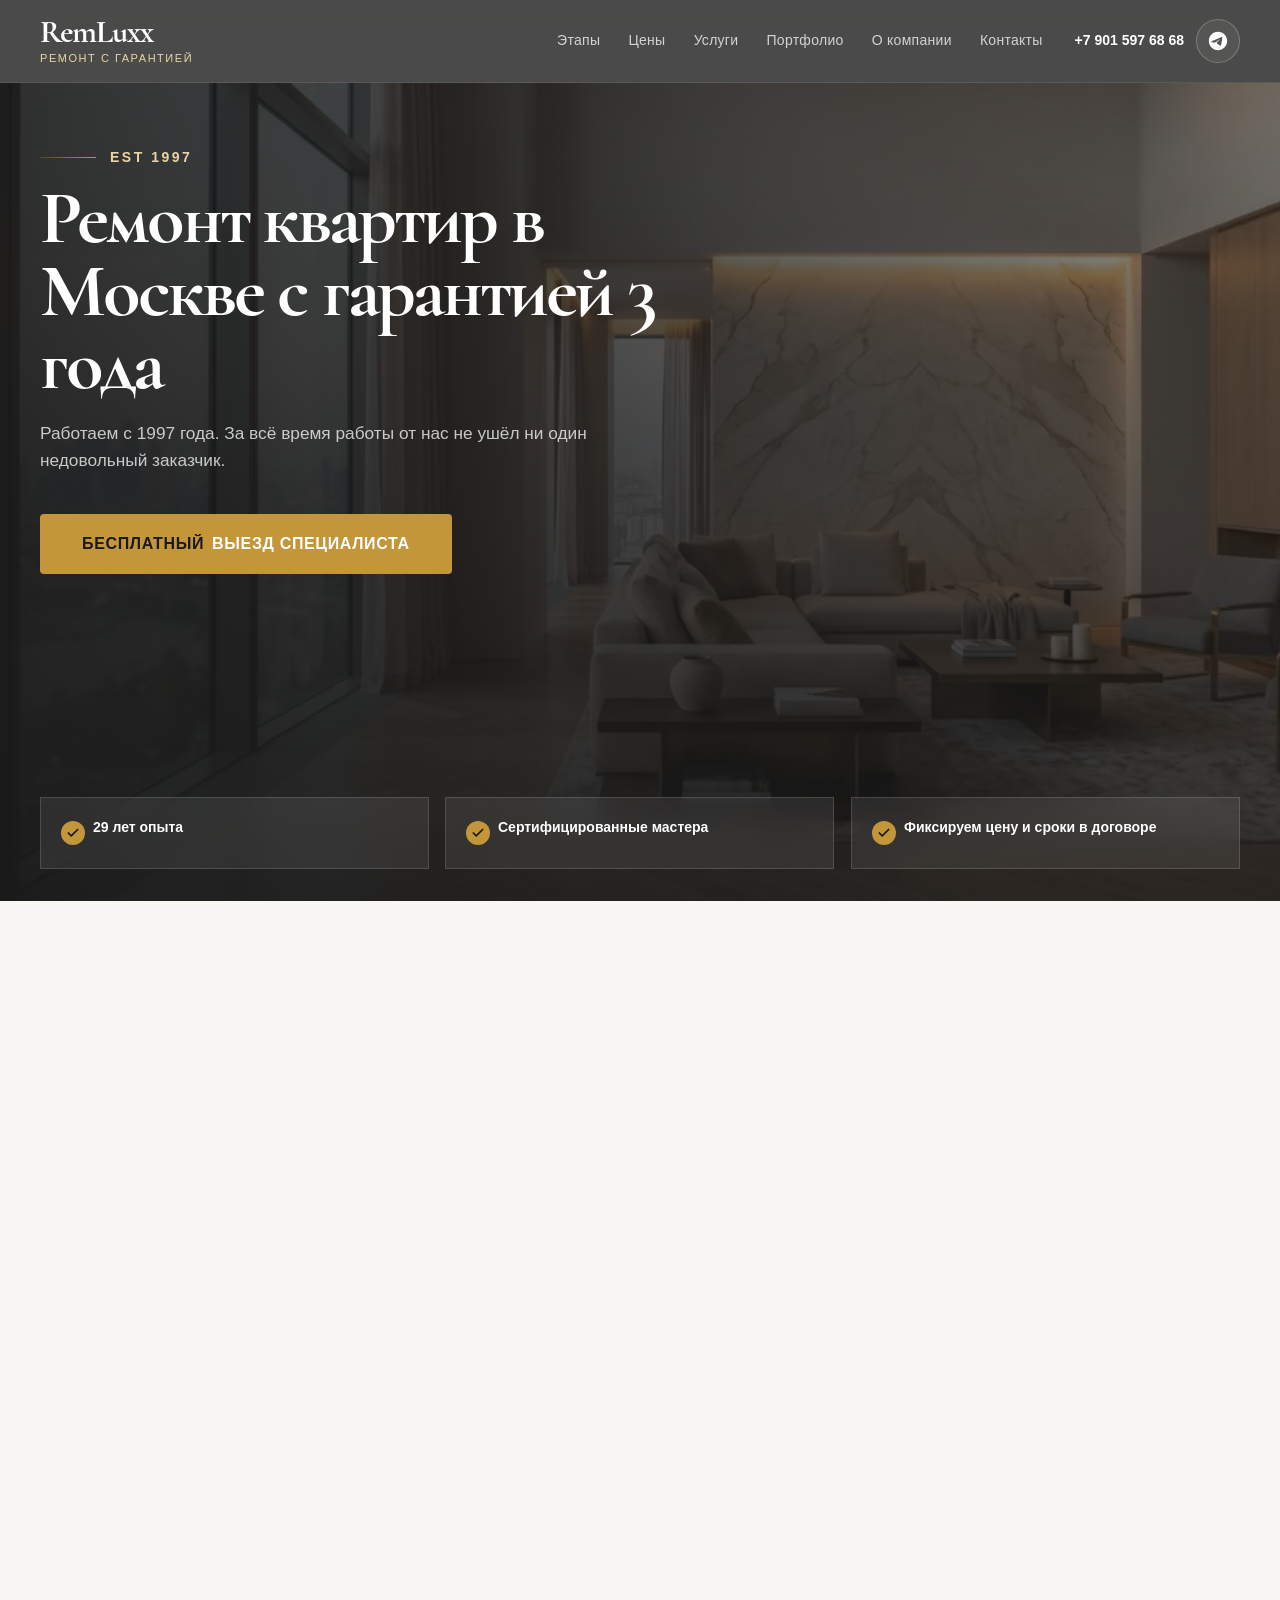
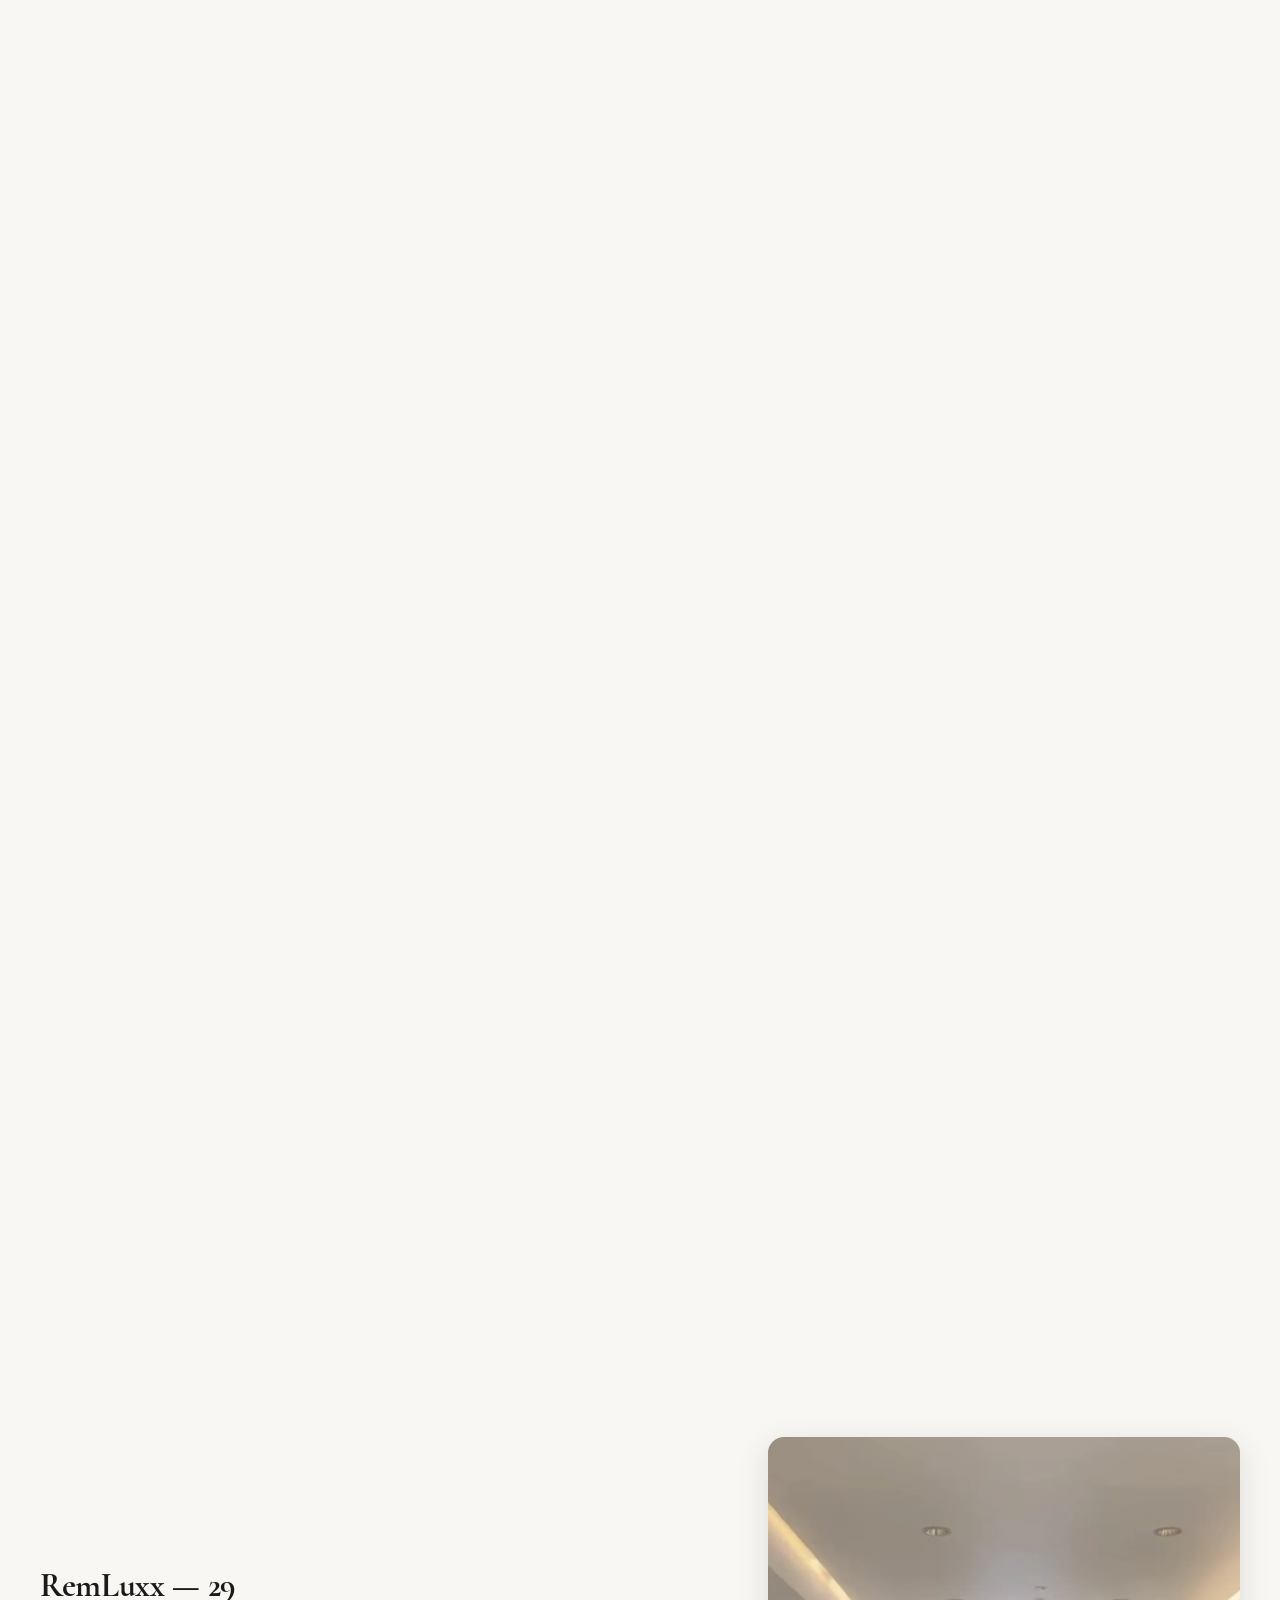
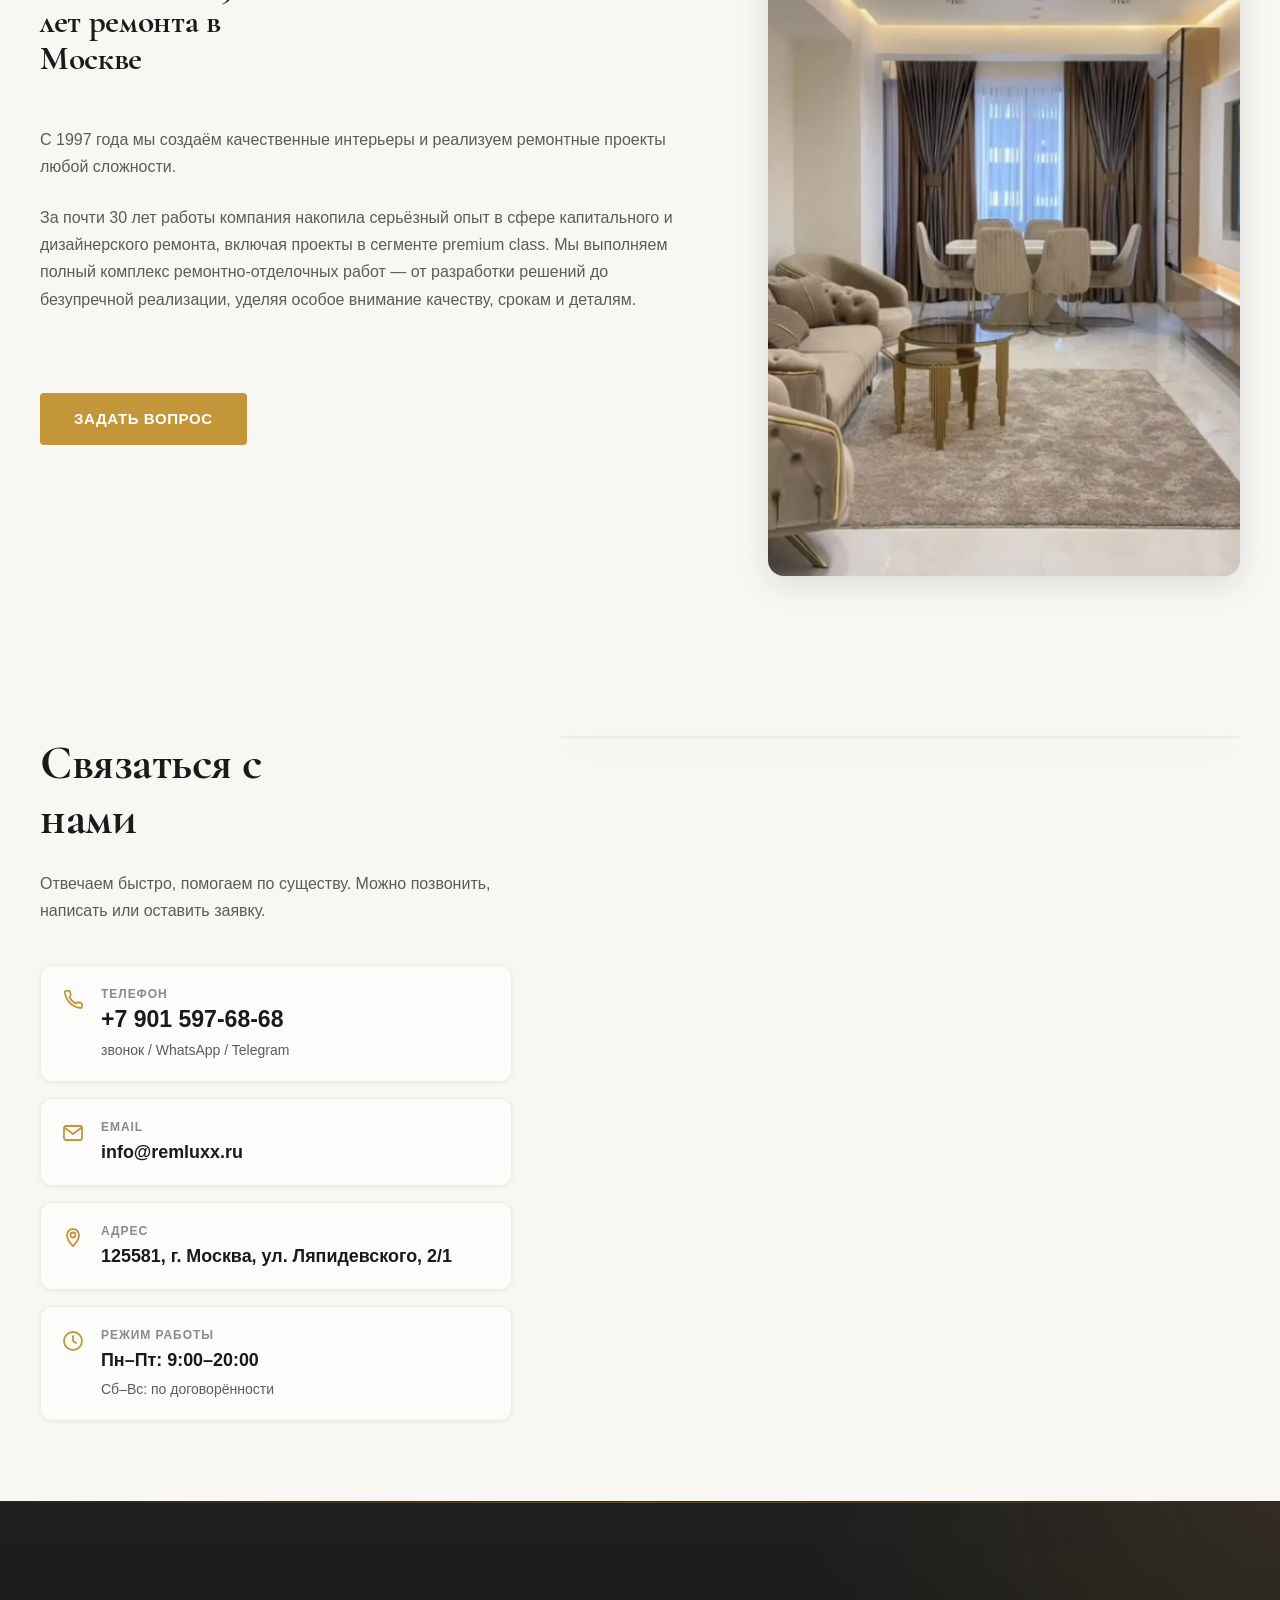
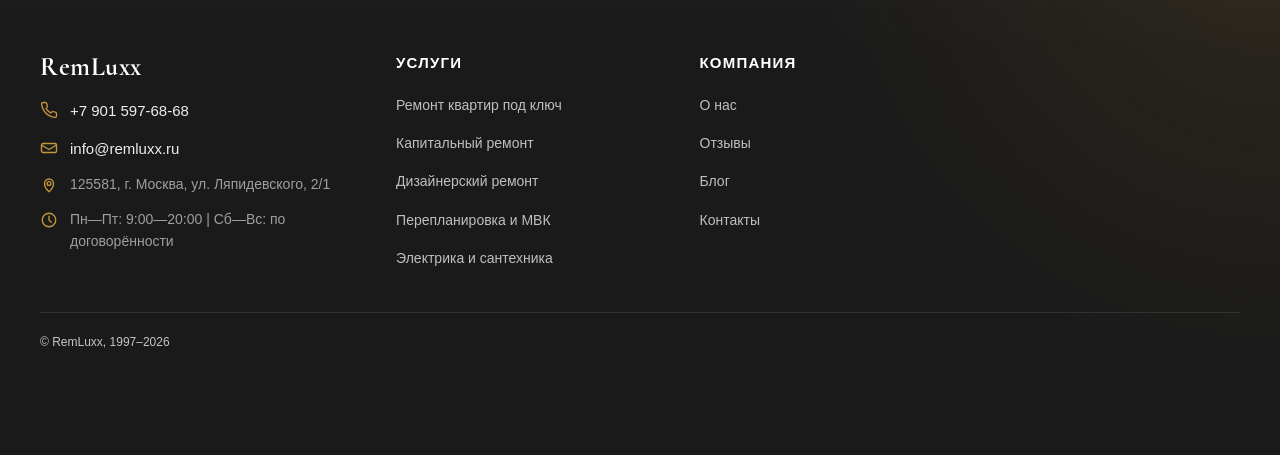
==== commit 964ca9ee: "Update index.html" ====
--- a/index.html
+++ b/index.html
@@ -288,65 +288,6 @@
         <div class="process__cta-wrap">
           <a class="btn btn--primary process__cta" href="tel:+79015976868">Обсудить ваш ремонт</a>
         </div>
-
-        <!-- Видео-демонстрация этапов работ -->
-        <div class="process-videos">
-          <div class="process-videos__inner">
-            <h3 class="process-videos__title">Наша работа</h3>
-            <div class="process-videos__grid">
-              
-              <div class="process-video-card">
-                <video
-                  class="process-video-card__media"
-                  autoplay
-                  muted
-                  loop
-                  playsinline
-                  preload="none"
-                  loading="lazy"
-                  poster="img/video-report.webp"
-                >
-                  <source src="img/video-report-1.webm" type="video/webm">
-                  Ваш браузер не поддерживает видео.
-                </video>
-              </div>
-
-              <div class="process-video-card">
-                <video
-                  class="process-video-card__media"
-                  autoplay
-                  muted
-                  loop
-                  playsinline
-                  preload="none"
-                  loading="lazy"
-                  poster="img/video-report-2.webp"
-                >
-                  <source src="img/video-report-2.webm" type="video/webm">
-                  Ваш браузер не поддерживает видео.
-                </video>
-              </div>
-
-              <div class="process-video-card">
-                <video
-                  class="process-video-card__media"
-                  autoplay
-                  muted
-                  loop
-                  playsinline
-                  preload="none"
-                  loading="lazy"
-                  poster="img/video-report-3.webp"
-                >
-                  <source src="img/video-report-3.webm" type="video/webm">
-                  Ваш браузер не поддерживает видео.
-                </video>
-              </div>
-            </div>
-          </div>
-        </div>
-      </div>
-    </section>
 
      <section id="pricing" class="pricing section section--light">
       <div class="container">
@@ -2028,4 +1969,4 @@
 
   <script src="js/main.v.1.1.js" type="module"></script>
 </body>
-</html>+</html>
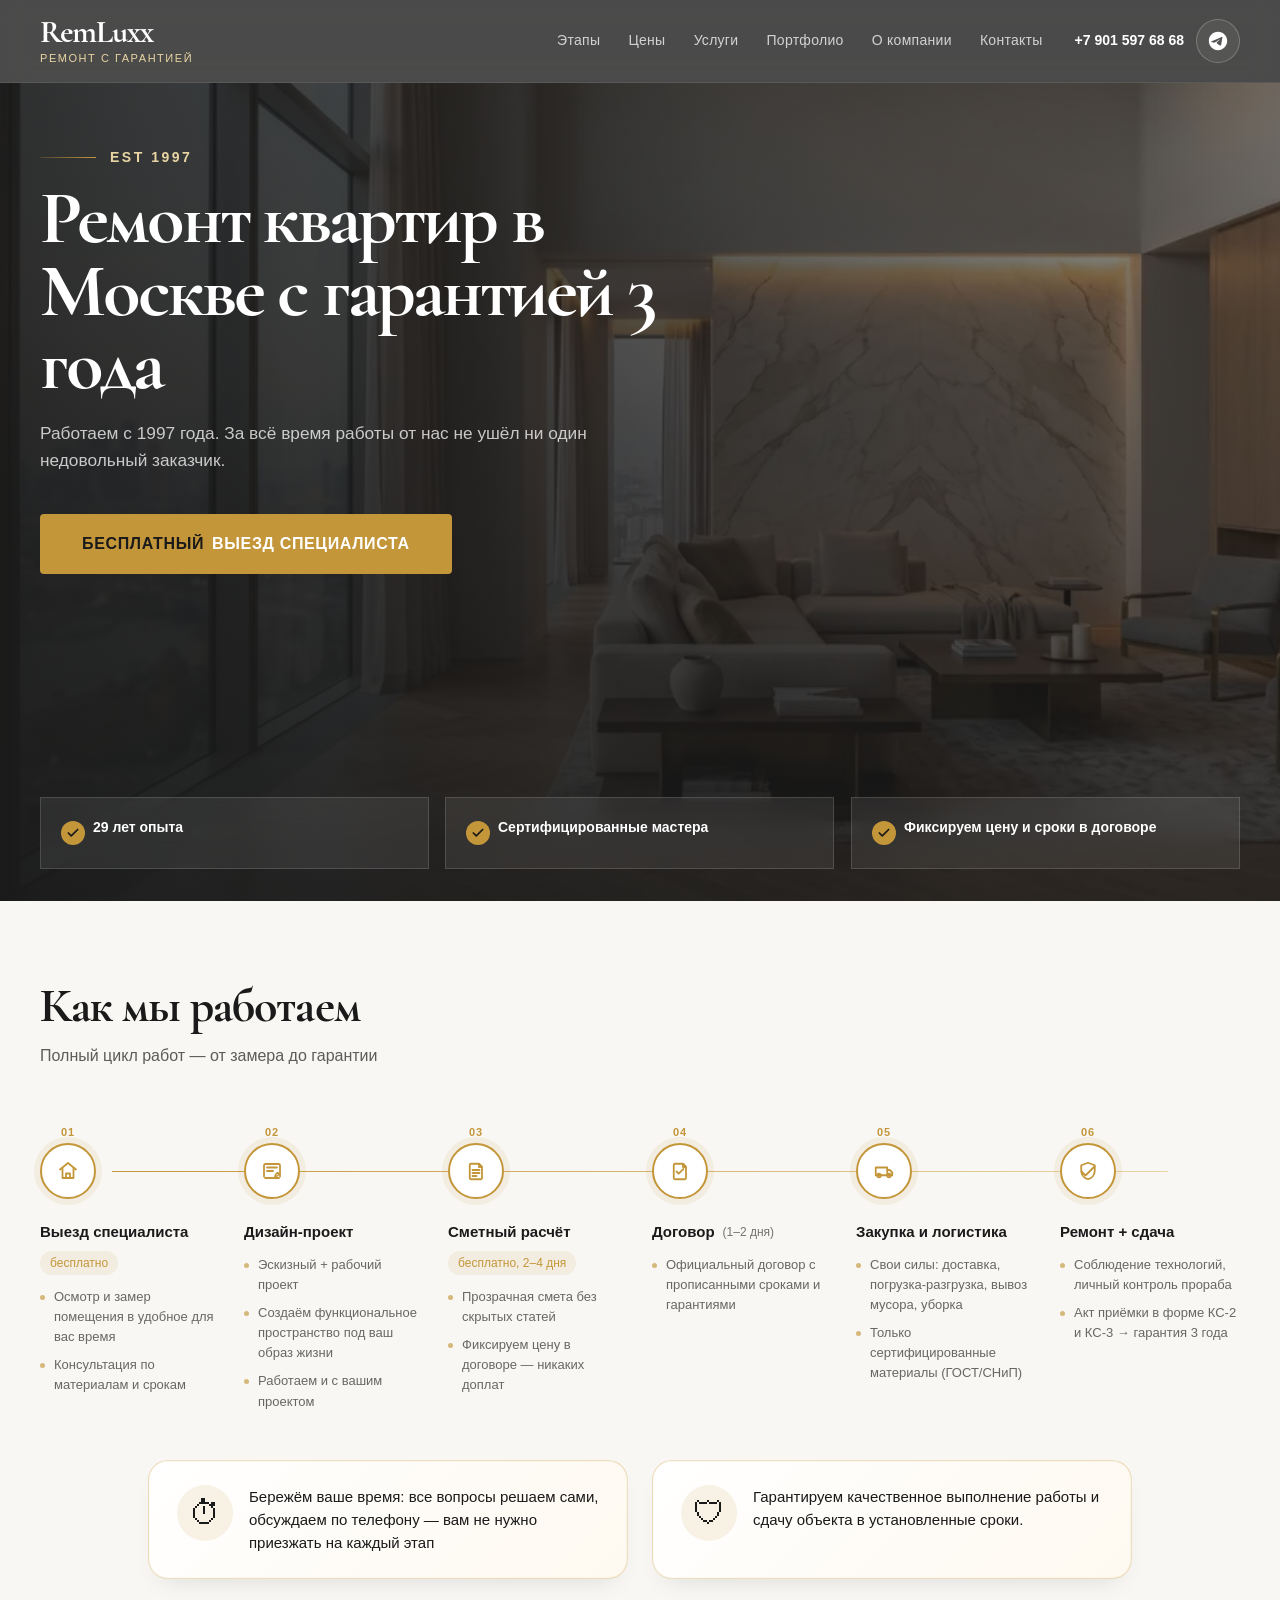
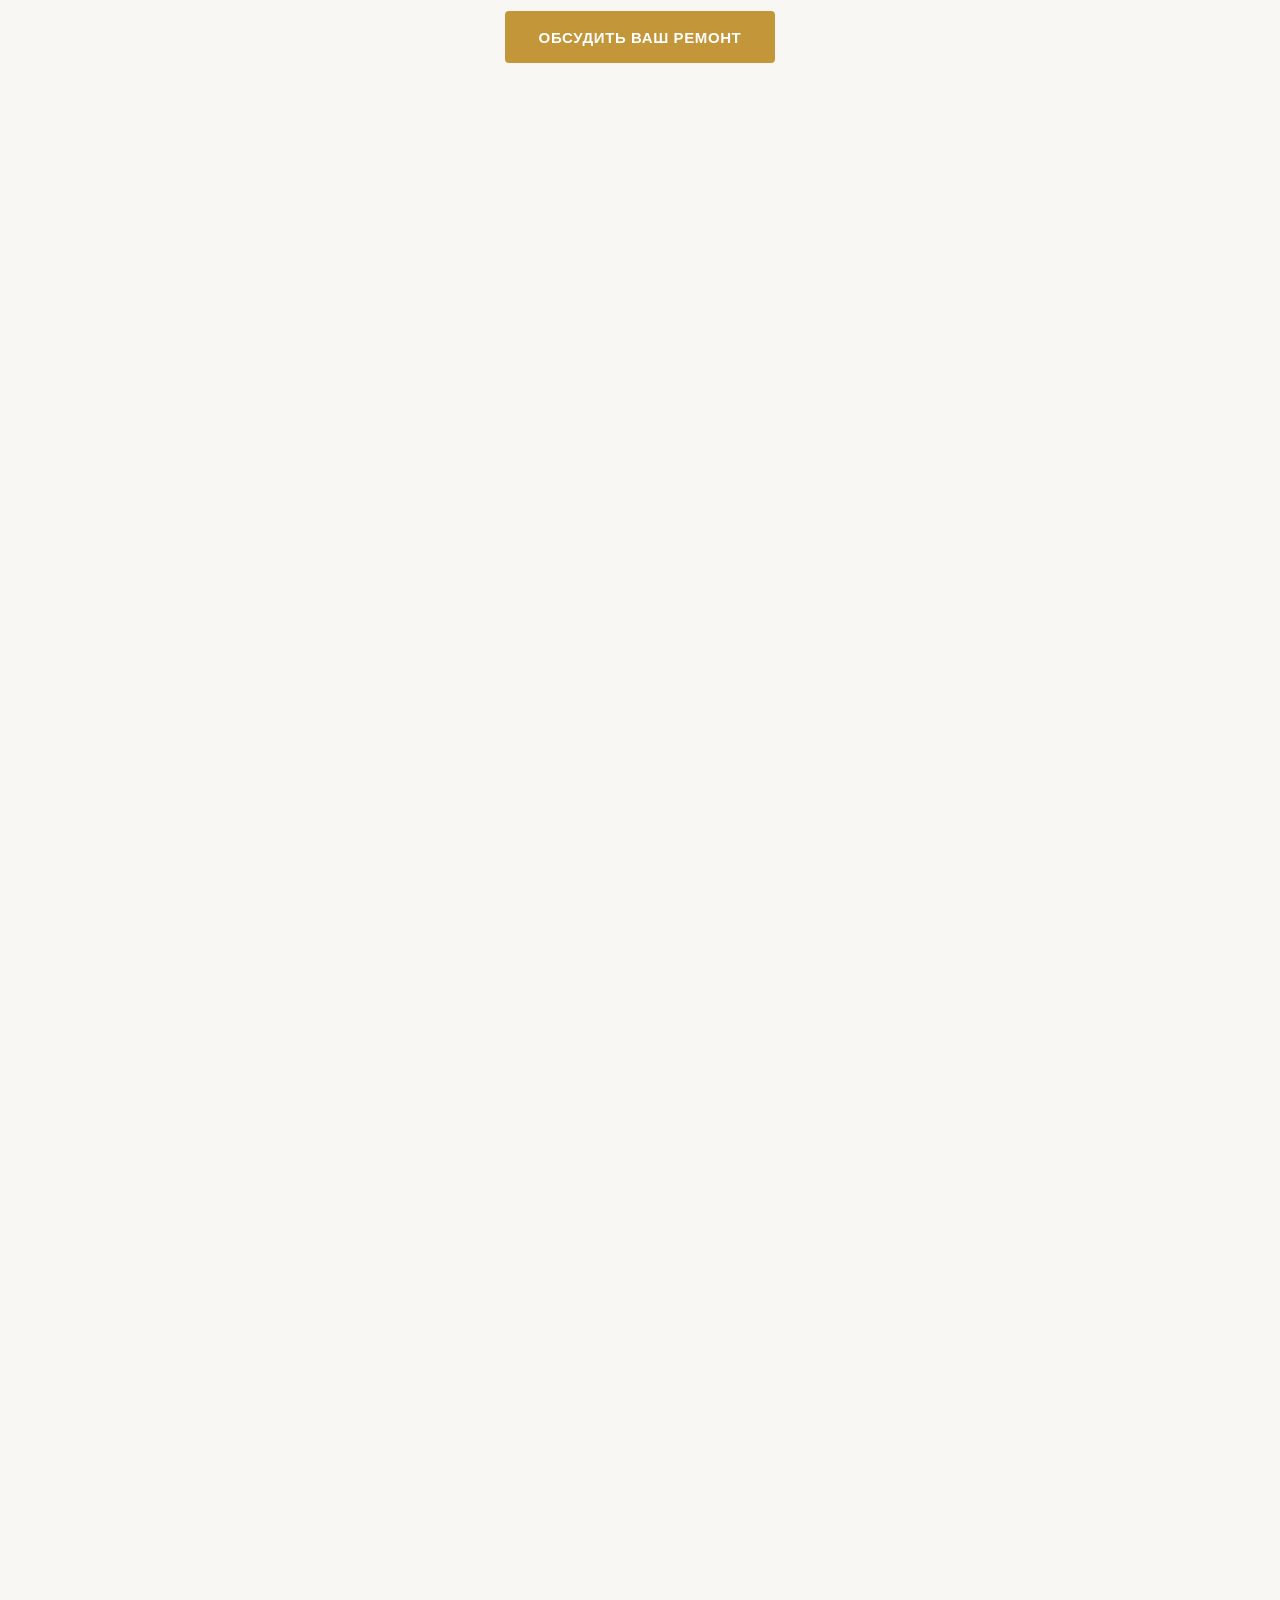
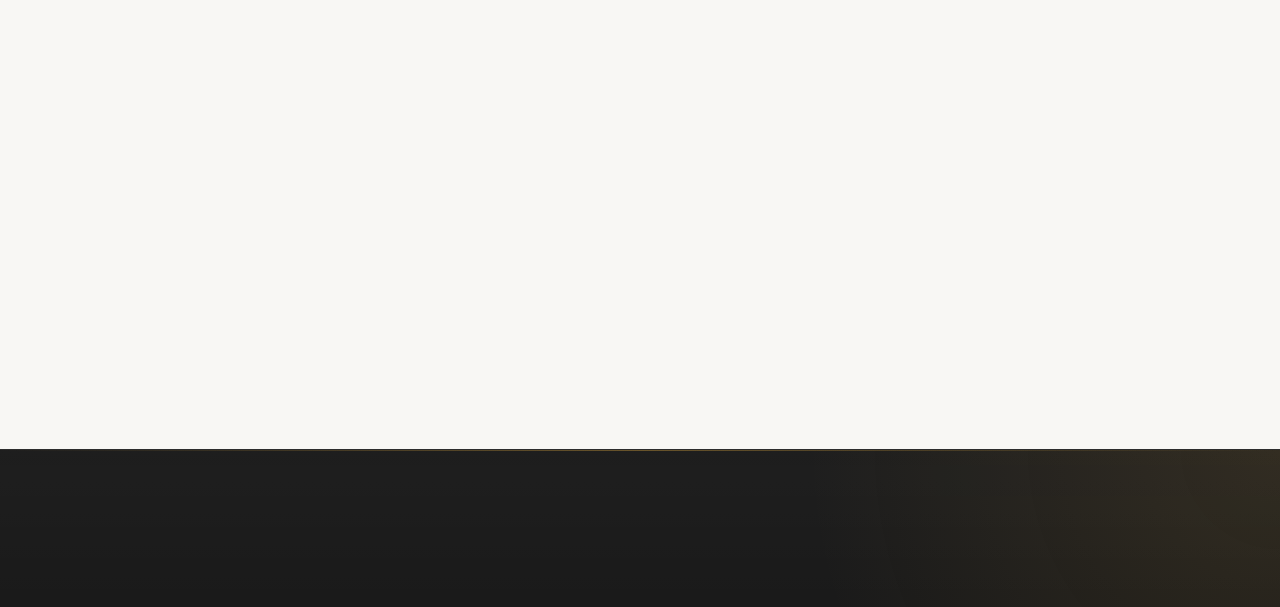
==== commit 2868cd81: "Add files via upload" ====
--- a/index.html
+++ b/index.html
@@ -14,15 +14,17 @@
   <link rel="apple-touch-icon" href="favicons/apple-touch-icon.png">
   <link rel="manifest" href="favicons/site.webmanifest">
 
-  <!-- Fonts preload -->
+  <!-- Fonts preload (только display-шрифт для LCP-заголовка) -->
   <link rel="preload" href="fonts/CormorantGaramond.ttf" as="font" type="font/ttf" crossorigin>
-  <link rel="preload" href="fonts/Inter.otf" as="font" type="font/otf" crossorigin>
 
   <!-- Hero image preload -->
-  <link rel="preload" href="img/hero.webp" as="image">
-
-  <!-- Main CSS -->
-  <link rel="stylesheet" href="css/main.css">
+  <link rel="preload" href="img/hero.webp" as="image" fetchpriority="high">
+
+  <!-- Карта подгружается лениво — только DNS-подсказка -->
+  <link rel="dns-prefetch" href="https://api-maps.yandex.ru">
+
+  <!-- Main CSS (единый бандл вместо цепочки @import) -->
+  <link rel="stylesheet" href="css/bundle.css">
 </head>
 <body>
   <header class="site-header" data-header>
@@ -75,6 +77,16 @@
 
     <div class="site-header__mobile" id="mobile-menu" data-mobile-menu>
       <div class="site-header__mobile-inner">
+        <button
+          class="site-header__mobile-close"
+          type="button"
+          aria-label="Закрыть меню"
+          data-mobile-menu-close
+        >
+          <span></span>
+          <span></span>
+        </button>
+
         <nav class="site-header__mobile-nav" aria-label="Мобильное меню">
           <a href="#portfolio">Портфолио</a>
           <a href="#services">Услуги</a>
@@ -98,7 +110,7 @@
   <main>
     <section class="hero" id="hero" aria-labelledby="hero-title">
     <div class="hero__bg" aria-hidden="true">
-      <img src="img/hero.webp" alt="">
+      <img src="img/hero.webp" alt="" fetchpriority="high" decoding="async" width="1920" height="1080">
     </div>
 
     <div class="hero__overlay" aria-hidden="true"></div>
@@ -288,6 +300,8 @@
         <div class="process__cta-wrap">
           <a class="btn btn--primary process__cta" href="tel:+79015976868">Обсудить ваш ремонт</a>
         </div>
+      </div>
+    </section>
 
      <section id="pricing" class="pricing section section--light">
       <div class="container">
@@ -399,7 +413,7 @@
         <div class="services__grid" data-services-list>
           <article class="services-card" data-service-card data-delay="0">
             <a class="services-card__media" href="/pereplanirovka-kvartiry-mvk/" aria-label="Подробнее про перепланировку">
-              <img src="img/services/replanning.webp" alt="Перепланировка квартиры" loading="lazy">
+              <img src="img/services/replanning.webp" alt="Перепланировка квартиры" loading="lazy" decoding="async">
             </a>
 
             <div class="services-card__body">
@@ -418,7 +432,7 @@
 
           <article class="services-card" data-service-card data-delay="100">
             <a class="services-card__media" href="/elektrika-i-santehnika-pod-klyuch/" aria-label="Подробнее про электрику и сантехнику">
-              <img src="img/services/electrical.webp" alt="Электрика" loading="lazy">
+              <img src="img/services/electrical.webp" alt="Электрика" loading="lazy" decoding="async">
             </a>
 
             <div class="services-card__body">
@@ -437,7 +451,7 @@
 
           <article class="services-card" data-service-card data-delay="0">
             <a class="services-card__media" href="/pereplanirovka-kvartiry-mvk/" aria-label="Подробнее про перепланировку">
-              <img src="img/services/sanitation.webp" alt="Сантехника" loading="lazy">
+              <img src="img/services/sanitation.webp" alt="Сантехника" loading="lazy" decoding="async">
             </a>
 
             <div class="services-card__body">
@@ -456,7 +470,7 @@
 
           <article class="services-card" data-service-card data-delay="200">
             <a class="services-card__media" href="/otdelka-pod-klyuch/" aria-label="Подробнее про отделку под ключ">
-              <img src="img/services/finishing.webp" alt="Отделка квартиры под ключ" loading="lazy">
+              <img src="img/services/finishing.webp" alt="Отделка квартиры под ключ" loading="lazy" decoding="async">
             </a>
 
             <div class="services-card__body">
@@ -475,7 +489,7 @@
 
           <article class="services-card" data-service-card data-delay="300">
             <a class="services-card__media" href="/postavka-materialov-dlya-remonta/" aria-label="Подробнее про поставку материалов">
-              <img src="img/services/materials.webp" alt="Материалы для ремонта квартиры" loading="lazy">
+              <img src="img/services/materials.webp" alt="Материалы для ремонта квартиры" loading="lazy" decoding="async">
             </a>
 
             <div class="services-card__body">
@@ -562,11 +576,11 @@
                   >
                     <div class="portfolio-card__slider">
                       <div class="portfolio-card__image--before">
-                        <img src="img/portfolio/new-1-before.webp" alt="ЖК ЗИЛАРТ до ремонта" loading="lazy">
-                      </div>
-
-                      <div class="portfolio-card__image--after">
-                        <img src="img/portfolio/new-1.webp" alt="ЖК ЗИЛАРТ после ремонта" loading="lazy">
+                        <img src="img/portfolio/new-1-before.webp" alt="ЖК ЗИЛАРТ до ремонта" loading="lazy" decoding="async">
+                      </div>
+
+                      <div class="portfolio-card__image--after">
+                        <img src="img/portfolio/new-1.webp" alt="ЖК ЗИЛАРТ после ремонта" loading="lazy" decoding="async">
                       </div>
 
                       <div class="portfolio-card__overlay"></div>
@@ -594,11 +608,11 @@
                   >
                     <div class="portfolio-card__slider">
                       <div class="portfolio-card__image--before">
-                        <img src="img/portfolio/new-2-before.webp" alt="ЖК Сердце Столицы до ремонта" loading="lazy">
-                      </div>
-
-                      <div class="portfolio-card__image--after">
-                        <img src="img/portfolio/new-2.webp" alt="ЖК Сердце Столицы после ремонта" loading="lazy">
+                        <img src="img/portfolio/new-2-before.webp" alt="ЖК Сердце Столицы до ремонта" loading="lazy" decoding="async">
+                      </div>
+
+                      <div class="portfolio-card__image--after">
+                        <img src="img/portfolio/new-2.webp" alt="ЖК Сердце Столицы после ремонта" loading="lazy" decoding="async">
                       </div>
 
                       <div class="portfolio-card__overlay"></div>
@@ -626,11 +640,11 @@
                   >
                     <div class="portfolio-card__slider">
                       <div class="portfolio-card__image--before">
-                        <img src="img/portfolio/new-3-before.webp" alt="ЖК Остров до ремонта" loading="lazy">
-                      </div>
-
-                      <div class="portfolio-card__image--after">
-                        <img src="img/portfolio/new-3.webp" alt="ЖК Остров после ремонта" loading="lazy">
+                        <img src="img/portfolio/new-3-before.webp" alt="ЖК Остров до ремонта" loading="lazy" decoding="async">
+                      </div>
+
+                      <div class="portfolio-card__image--after">
+                        <img src="img/portfolio/new-3.webp" alt="ЖК Остров после ремонта" loading="lazy" decoding="async">
                       </div>
 
                       <div class="portfolio-card__overlay"></div>
@@ -658,11 +672,11 @@
                   >
                     <div class="portfolio-card__slider">
                       <div class="portfolio-card__image--before">
-                        <img src="img/portfolio/new-5-before.webp" alt="ЖК Lucky до ремонта" loading="lazy">
-                      </div>
-
-                      <div class="portfolio-card__image--after">
-                        <img src="img/portfolio/new-5.webp" alt="ЖК Lucky после ремонта" loading="lazy">
+                        <img src="img/portfolio/new-5-before.webp" alt="ЖК Lucky до ремонта" loading="lazy" decoding="async">
+                      </div>
+
+                      <div class="portfolio-card__image--after">
+                        <img src="img/portfolio/new-5.webp" alt="ЖК Lucky после ремонта" loading="lazy" decoding="async">
                       </div>
 
                       <div class="portfolio-card__overlay"></div>
@@ -673,7 +687,7 @@
                           Смотреть кейс
                           <svg class="icon icon--stroke" viewBox="0 0 24 24" aria-hidden="true">
                             <path d="M5 12H19"></path>
-                            <path d="M13 6L19 12Л13 18"></path>
+                            <path d="M13 6L19 12L13 18"></path>
                           </svg>
                         </span>
                       </div>
@@ -690,11 +704,11 @@
                   >
                     <div class="portfolio-card__slider">
                       <div class="portfolio-card__image--before">
-                        <img src="img/portfolio/new-6-before.webp" alt="ЖК Событие до ремонта" loading="lazy">
-                      </div>
-
-                      <div class="portfolio-card__image--after">
-                        <img src="img/portfolio/new-6.webp" alt="ЖК Событие после ремонта" loading="lazy">
+                        <img src="img/portfolio/new-6-before.webp" alt="ЖК Событие до ремонта" loading="lazy" decoding="async">
+                      </div>
+
+                      <div class="portfolio-card__image--after">
+                        <img src="img/portfolio/new-6.webp" alt="ЖК Событие после ремонта" loading="lazy" decoding="async">
                       </div>
 
                       <div class="portfolio-card__overlay"></div>
@@ -705,7 +719,7 @@
                           Смотреть кейс
                           <svg class="icon icon--stroke" viewBox="0 0 24 24" aria-hidden="true">
                             <path d="M5 12H19"></path>
-                            <path d="M13 6L19 12Л13 18"></path>
+                            <path d="M13 6L19 12L13 18"></path>
                           </svg>
                         </span>
                       </div>
@@ -722,11 +736,11 @@
                   >
                     <div class="portfolio-card__slider">
                       <div class="portfolio-card__image--before">
-                        <img src="img/portfolio/new-7-before.webp" alt="ЖК West Garden до ремонта" loading="lazy">
-                      </div>
-
-                      <div class="portfolio-card__image--after">
-                        <img src="img/portfolio/new-7.webp" alt="ЖК West Garden после ремонта" loading="lazy">
+                        <img src="img/portfolio/new-7-before.webp" alt="ЖК West Garden до ремонта" loading="lazy" decoding="async">
+                      </div>
+
+                      <div class="portfolio-card__image--after">
+                        <img src="img/portfolio/new-7.webp" alt="ЖК West Garden после ремонта" loading="lazy" decoding="async">
                       </div>
 
                       <div class="portfolio-card__overlay"></div>
@@ -737,7 +751,7 @@
                           Смотреть кейс
                           <svg class="icon icon--stroke" viewBox="0 0 24 24" aria-hidden="true">
                             <path d="M5 12H19"></path>
-                            <path d="M13 6Л19 12Л13 18"></path>
+                            <path d="M13 6L19 12L13 18"></path>
                           </svg>
                         </span>
                       </div>
@@ -754,11 +768,11 @@
                   >
                     <div class="portfolio-card__slider">
                       <div class="portfolio-card__image--before">
-                        <img src="img/portfolio/new-8-before.webp" alt="ЖК Символ до ремонта" loading="lazy">
-                      </div>
-
-                      <div class="portfolio-card__image--after">
-                        <img src="img/portfolio/new-8.webp" alt="ЖК Символ после ремонта" loading="lazy">
+                        <img src="img/portfolio/new-8-before.webp" alt="ЖК Символ до ремонта" loading="lazy" decoding="async">
+                      </div>
+
+                      <div class="portfolio-card__image--after">
+                        <img src="img/portfolio/new-8.webp" alt="ЖК Символ после ремонта" loading="lazy" decoding="async">
                       </div>
 
                       <div class="portfolio-card__overlay"></div>
@@ -769,7 +783,7 @@
                           Смотреть кейс
                           <svg class="icon icon--stroke" viewBox="0 0 24 24" aria-hidden="true">
                             <path d="M5 12H19"></path>
-                            <path d="M13 6Л19 12Л13 18"></path>
+                            <path d="M13 6L19 12L13 18"></path>
                           </svg>
                         </span>
                       </div>
@@ -786,11 +800,11 @@
                   >
                     <div class="portfolio-card__slider">
                       <div class="portfolio-card__image--before">
-                        <img src="img/portfolio/new-9-before.webp" alt="ЖК Level Причальный до ремонта" loading="lazy">
-                      </div>
-
-                      <div class="portfolio-card__image--after">
-                        <img src="img/portfolio/new-9.webp" alt="ЖК Level Причальный после ремонта" loading="lazy">
+                        <img src="img/portfolio/new-9-before.webp" alt="ЖК Level Причальный до ремонта" loading="lazy" decoding="async">
+                      </div>
+
+                      <div class="portfolio-card__image--after">
+                        <img src="img/portfolio/new-9.webp" alt="ЖК Level Причальный после ремонта" loading="lazy" decoding="async">
                       </div>
 
                       <div class="portfolio-card__overlay"></div>
@@ -801,7 +815,7 @@
                           Смотреть кейс
                           <svg class="icon icon--stroke" viewBox="0 0 24 24" aria-hidden="true">
                             <path d="M5 12H19"></path>
-                            <path d="M13 6Л19 12Л13 18"></path>
+                            <path d="M13 6L19 12L13 18"></path>
                           </svg>
                         </span>
                       </div>
@@ -857,11 +871,11 @@
                   >
                     <div class="portfolio-card__slider">
                       <div class="portfolio-card__image--before">
-                        <img src="img/portfolio/old-1-before.webp" alt="Квартира у метро Аэропорт до ремонта" loading="lazy">
-                      </div>
-
-                      <div class="portfolio-card__image--after">
-                        <img src="img/portfolio/old-1.webp" alt="Квартира у метро Аэропорт после ремонта" loading="lazy">
+                        <img src="img/portfolio/old-1-before.webp" alt="Квартира у метро Аэропорт до ремонта" loading="lazy" decoding="async">
+                      </div>
+
+                      <div class="portfolio-card__image--after">
+                        <img src="img/portfolio/old-1.webp" alt="Квартира у метро Аэропорт после ремонта" loading="lazy" decoding="async">
                       </div>
 
                       <div class="portfolio-card__overlay"></div>
@@ -889,11 +903,11 @@
                   >
                     <div class="portfolio-card__slider">
                       <div class="portfolio-card__image--before">
-                        <img src="img/portfolio/old-2-before.webp" alt="Квартира на Чистых прудах до ремонта" loading="lazy">
-                      </div>
-
-                      <div class="portfolio-card__image--after">
-                        <img src="img/portfolio/old-2.webp" alt="Квартира на Чистых прудах после ремонта" loading="lazy">
+                        <img src="img/portfolio/old-2-before.webp" alt="Квартира на Чистых прудах до ремонта" loading="lazy" decoding="async">
+                      </div>
+
+                      <div class="portfolio-card__image--after">
+                        <img src="img/portfolio/old-2.webp" alt="Квартира на Чистых прудах после ремонта" loading="lazy" decoding="async">
                       </div>
 
                       <div class="portfolio-card__overlay"></div>
@@ -921,11 +935,11 @@
                   >
                     <div class="portfolio-card__slider">
                       <div class="portfolio-card__image--before">
-                        <img src="img/portfolio/old-3-before.webp" alt="Квартира в Таганском районе до ремонта" loading="lazy">
-                      </div>
-
-                      <div class="portfolio-card__image--after">
-                        <img src="img/portfolio/old-3.webp" alt="Квартира в Таганском районе после ремонта" loading="lazy">
+                        <img src="img/portfolio/old-3-before.webp" alt="Квартира в Таганском районе до ремонта" loading="lazy" decoding="async">
+                      </div>
+
+                      <div class="portfolio-card__image--after">
+                        <img src="img/portfolio/old-3.webp" alt="Квартира в Таганском районе после ремонта" loading="lazy" decoding="async">
                       </div>
 
                       <div class="portfolio-card__overlay"></div>
@@ -953,11 +967,11 @@
                   >
                     <div class="portfolio-card__slider">
                       <div class="portfolio-card__image--before">
-                        <img src="img/portfolio/old-4-before.webp" alt="Квартира у метро Сокол до ремонта" loading="lazy">
-                      </div>
-
-                      <div class="portfolio-card__image--after">
-                        <img src="img/portfolio/old-4.webp" alt="Квартира у метро Сокол после ремонта" loading="lazy">
+                        <img src="img/portfolio/old-4-before.webp" alt="Квартира у метро Сокол до ремонта" loading="lazy" decoding="async">
+                      </div>
+
+                      <div class="portfolio-card__image--after">
+                        <img src="img/portfolio/old-4.webp" alt="Квартира у метро Сокол после ремонта" loading="lazy" decoding="async">
                       </div>
 
                       <div class="portfolio-card__overlay"></div>
@@ -985,11 +999,11 @@
                   >
                     <div class="portfolio-card__slider">
                       <div class="portfolio-card__image--before">
-                        <img src="img/portfolio/old-5-before.webp" alt="Квартира у метро Университет до ремонта" loading="lazy">
-                      </div>
-
-                      <div class="portfolio-card__image--after">
-                        <img src="img/portfolio/old-5.webp" alt="Квартира у метро Университет после ремонта" loading="lazy">
+                        <img src="img/portfolio/old-5-before.webp" alt="Квартира у метро Университет до ремонта" loading="lazy" decoding="async">
+                      </div>
+
+                      <div class="portfolio-card__image--after">
+                        <img src="img/portfolio/old-5.webp" alt="Квартира у метро Университет после ремонта" loading="lazy" decoding="async">
                       </div>
 
                       <div class="portfolio-card__overlay"></div>
@@ -1017,11 +1031,11 @@
                   >
                     <div class="portfolio-card__slider">
                       <div class="portfolio-card__image--before">
-                        <img src="img/portfolio/old-6-before.webp" alt="Квартира у метро Отрадное до ремонта" loading="lazy">
-                      </div>
-
-                      <div class="portfolio-card__image--after">
-                        <img src="img/portfolio/old-6.webp" alt="Квартира у метро Отрадное после ремонта" loading="lazy">
+                        <img src="img/portfolio/old-6-before.webp" alt="Квартира у метро Отрадное до ремонта" loading="lazy" decoding="async">
+                      </div>
+
+                      <div class="portfolio-card__image--after">
+                        <img src="img/portfolio/old-6.webp" alt="Квартира у метро Отрадное после ремонта" loading="lazy" decoding="async">
                       </div>
 
                       <div class="portfolio-card__overlay"></div>
@@ -1049,11 +1063,11 @@
                   >
                     <div class="portfolio-card__slider">
                       <div class="portfolio-card__image--before">
-                        <img src="img/portfolio/old-7-before.webp" alt="Квартира у метро Беляево до ремонта" loading="lazy">
-                      </div>
-
-                      <div class="portfolio-card__image--after">
-                        <img src="img/portfolio/old-7.webp" alt="Квартира у метро Беляево после ремонта" loading="lazy">
+                        <img src="img/portfolio/old-7-before.webp" alt="Квартира у метро Беляево до ремонта" loading="lazy" decoding="async">
+                      </div>
+
+                      <div class="portfolio-card__image--after">
+                        <img src="img/portfolio/old-7.webp" alt="Квартира у метро Беляево после ремонта" loading="lazy" decoding="async">
                       </div>
 
                       <div class="portfolio-card__overlay"></div>
@@ -1081,11 +1095,11 @@
                   >
                     <div class="portfolio-card__slider">
                       <div class="portfolio-card__image--before">
-                        <img src="img/portfolio/old-8-before.webp" alt="Квартира на Кутузовском проспекте до ремонта" loading="lazy">
-                      </div>
-
-                      <div class="portfolio-card__image--after">
-                        <img src="img/portfolio/old-8.webp" alt="Квартира на Кутузовском проспекте после ремонта" loading="lazy">
+                        <img src="img/portfolio/old-8-before.webp" alt="Квартира на Кутузовском проспекте до ремонта" loading="lazy" decoding="async">
+                      </div>
+
+                      <div class="portfolio-card__image--after">
+                        <img src="img/portfolio/old-8.webp" alt="Квартира на Кутузовском проспекте после ремонта" loading="lazy" decoding="async">
                       </div>
 
                       <div class="portfolio-card__overlay"></div>
@@ -1113,11 +1127,11 @@
                   >
                     <div class="portfolio-card__slider">
                       <div class="portfolio-card__image--before">
-                        <img src="img/portfolio/old-9-before.webp" alt="Квартира на Патриарших прудах до ремонта" loading="lazy">
-                      </div>
-
-                      <div class="portfolio-card__image--after">
-                        <img src="img/portfolio/old-9.webp" alt="Квартира на Патриарших прудах после ремонта" loading="lazy">
+                        <img src="img/portfolio/old-9-before.webp" alt="Квартира на Патриарших прудах до ремонта" loading="lazy" decoding="async">
+                      </div>
+
+                      <div class="portfolio-card__image--after">
+                        <img src="img/portfolio/old-9.webp" alt="Квартира на Патриарших прудах после ремонта" loading="lazy" decoding="async">
                       </div>
 
                       <div class="portfolio-card__overlay"></div>
@@ -1184,11 +1198,11 @@
                   >
                     <div class="portfolio-card__slider">
                       <div class="portfolio-card__image--before">
-                        <img src="img/portfolio/cottage-1-before.webp" alt="КП Миллениум Парк до ремонта" loading="lazy">
-                      </div>
-
-                      <div class="portfolio-card__image--after">
-                        <img src="img/portfolio/cottage-1.webp" alt="КП Миллениум Парк после ремонта" loading="lazy">
+                        <img src="img/portfolio/cottage-1-before.webp" alt="КП Миллениум Парк до ремонта" loading="lazy" decoding="async">
+                      </div>
+
+                      <div class="portfolio-card__image--after">
+                        <img src="img/portfolio/cottage-1.webp" alt="КП Миллениум Парк после ремонта" loading="lazy" decoding="async">
                       </div>
 
                       <div class="portfolio-card__overlay"></div>
@@ -1216,11 +1230,11 @@
                   >
                     <div class="portfolio-card__slider">
                       <div class="portfolio-card__image--before">
-                        <img src="img/portfolio/cottage-2-before.webp" alt="КП Ренессанс Парк до ремонта" loading="lazy">
-                      </div>
-
-                      <div class="portfolio-card__image--after">
-                        <img src="img/portfolio/cottage-2.webp" alt="КП Ренессанс Парк после ремонта" loading="lazy">
+                        <img src="img/portfolio/cottage-2-before.webp" alt="КП Ренессанс Парк до ремонта" loading="lazy" decoding="async">
+                      </div>
+
+                      <div class="portfolio-card__image--after">
+                        <img src="img/portfolio/cottage-2.webp" alt="КП Ренессанс Парк после ремонта" loading="lazy" decoding="async">
                       </div>
 
                       <div class="portfolio-card__overlay"></div>
@@ -1248,11 +1262,11 @@
                   >
                     <div class="portfolio-card__slider">
                       <div class="portfolio-card__image--before">
-                        <img src="img/portfolio/cottage-8-before.webp" alt="КП Гринфилд до ремонта" loading="lazy">
-                      </div>
-
-                      <div class="portfolio-card__image--after">
-                        <img src="img/portfolio/cottage-8.webp" alt="КП Гринфилд после ремонта" loading="lazy">
+                        <img src="img/portfolio/cottage-8-before.webp" alt="КП Гринфилд до ремонта" loading="lazy" decoding="async">
+                      </div>
+
+                      <div class="portfolio-card__image--after">
+                        <img src="img/portfolio/cottage-8.webp" alt="КП Гринфилд после ремонта" loading="lazy" decoding="async">
                       </div>
 
                       <div class="portfolio-card__overlay"></div>
@@ -1280,11 +1294,11 @@
                   >
                     <div class="portfolio-card__slider">
                       <div class="portfolio-card__image--before">
-                        <img src="img/portfolio/cottage-9-before.webp" alt="КП Монтевиль до ремонта" loading="lazy">
-                      </div>
-
-                      <div class="portfolio-card__image--after">
-                        <img src="img/portfolio/cottage-9.webp" alt="КП Монтевиль после ремонта" loading="lazy">
+                        <img src="img/portfolio/cottage-9-before.webp" alt="КП Монтевиль до ремонта" loading="lazy" decoding="async">
+                      </div>
+
+                      <div class="portfolio-card__image--after">
+                        <img src="img/portfolio/cottage-9.webp" alt="КП Монтевиль после ремонта" loading="lazy" decoding="async">
                       </div>
 
                       <div class="portfolio-card__overlay"></div>
@@ -1312,11 +1326,11 @@
                   >
                     <div class="portfolio-card__slider">
                       <div class="portfolio-card__image--before">
-                        <img src="img/portfolio/cottage-10-before.webp" alt="КП Риверсайд до ремонта" loading="lazy">
-                      </div>
-
-                      <div class="portfolio-card__image--after">
-                        <img src="img/portfolio/cottage-10.webp" alt="КП Риверсайд после ремонта" loading="lazy">
+                        <img src="img/portfolio/cottage-10-before.webp" alt="КП Риверсайд до ремонта" loading="lazy" decoding="async">
+                      </div>
+
+                      <div class="portfolio-card__image--after">
+                        <img src="img/portfolio/cottage-10.webp" alt="КП Риверсайд после ремонта" loading="lazy" decoding="async">
                       </div>
 
                       <div class="portfolio-card__overlay"></div>
@@ -1344,11 +1358,11 @@
                   >
                     <div class="portfolio-card__slider">
                       <div class="portfolio-card__image--before">
-                        <img src="img/portfolio/cottage-11-before.webp" alt="КП Барвиха XXI до ремонта" loading="lazy">
-                      </div>
-
-                      <div class="portfolio-card__image--after">
-                        <img src="img/portfolio/cottage-11.webp" alt="КП Барвиха XXI после ремонта" loading="lazy">
+                        <img src="img/portfolio/cottage-11-before.webp" alt="КП Барвиха XXI до ремонта" loading="lazy" decoding="async">
+                      </div>
+
+                      <div class="portfolio-card__image--after">
+                        <img src="img/portfolio/cottage-11.webp" alt="КП Барвиха XXI после ремонта" loading="lazy" decoding="async">
                       </div>
 
                       <div class="portfolio-card__overlay"></div>
@@ -1376,11 +1390,11 @@
                   >
                     <div class="portfolio-card__slider">
                       <div class="portfolio-card__image--before">
-                        <img src="img/portfolio/cottage-12-before.webp" alt="КП Лесной Ручей до ремонта" loading="lazy">
-                      </div>
-
-                      <div class="portfolio-card__image--after">
-                        <img src="img/portfolio/cottage-12.webp" alt="КП Лесной Ручей после ремонта" loading="lazy">
+                        <img src="img/portfolio/cottage-12-before.webp" alt="КП Лесной Ручей до ремонта" loading="lazy" decoding="async">
+                      </div>
+
+                      <div class="portfolio-card__image--after">
+                        <img src="img/portfolio/cottage-12.webp" alt="КП Лесной Ручей после ремонта" loading="lazy" decoding="async">
                       </div>
 
                       <div class="portfolio-card__overlay"></div>
@@ -1408,11 +1422,11 @@
                   >
                     <div class="portfolio-card__slider">
                       <div class="portfolio-card__image--before">
-                        <img src="img/portfolio/cottage-13-before.webp" alt="КП Петровский Парк до ремонта" loading="lazy">
-                      </div>
-
-                      <div class="portfolio-card__image--after">
-                        <img src="img/portfolio/cottage-13.webp" alt="КП Петровский Парк после ремонта" loading="lazy">
+                        <img src="img/portfolio/cottage-13-before.webp" alt="КП Петровский Парк до ремонта" loading="lazy" decoding="async">
+                      </div>
+
+                      <div class="portfolio-card__image--after">
+                        <img src="img/portfolio/cottage-13.webp" alt="КП Петровский Парк после ремонта" loading="lazy" decoding="async">
                       </div>
 
                       <div class="portfolio-card__overlay"></div>
@@ -1600,7 +1614,7 @@
                   >
                     <div class="portfolio-card__slider">
                       <div class="portfolio-card__image--after">
-                        <img src="img/design/doc-1.webp" alt="Новостройка после ремонта" loading="lazy">
+                        <img src="img/design/doc-1.webp" alt="Новостройка после ремонта" loading="lazy" decoding="async">
                       </div>
                     </div>
                   </article>
@@ -1615,7 +1629,7 @@
                   >
                     <div class="portfolio-card__slider">
                       <div class="portfolio-card__image--after">
-                        <img src="img/design/doc-2.webp" alt="Новостройка после ремонта" loading="lazy">
+                        <img src="img/design/doc-2.webp" alt="Новостройка после ремонта" loading="lazy" decoding="async">
                       </div>
                     </div>
                   </article>
@@ -1630,7 +1644,7 @@
                   >
                     <div class="portfolio-card__slider">
                       <div class="portfolio-card__image--after">
-                        <img src="img/design/doc-3.webp" alt="Новостройка после ремонта" loading="lazy">
+                        <img src="img/design/doc-3.webp" alt="Новостройка после ремонта" loading="lazy" decoding="async">
                       </div>
                     </div>
                   </article>
@@ -1645,7 +1659,7 @@
                   >
                     <div class="portfolio-card__slider">
                       <div class="portfolio-card__image--after">
-                        <img src="img/design/doc-4.webp" alt="Новостройка после ремонта" loading="lazy">
+                        <img src="img/design/doc-4.webp" alt="Новостройка после ремонта" loading="lazy" decoding="async">
                       </div>
                     </div>
                   </article>
@@ -1660,7 +1674,7 @@
                   >
                     <div class="portfolio-card__slider">
                       <div class="portfolio-card__image--after">
-                        <img src="img/design/doc-5.webp" alt="Новостройка после ремонта" loading="lazy">
+                        <img src="img/design/doc-5.webp" alt="Новостройка после ремонта" loading="lazy" decoding="async">
                       </div>
                     </div>
                   </article>
@@ -1675,7 +1689,7 @@
                   >
                     <div class="portfolio-card__slider">
                       <div class="portfolio-card__image--after">
-                        <img src="img/design/doc-6.webp" alt="Новостройка после ремонта" loading="lazy">
+                        <img src="img/design/doc-6.webp" alt="Новостройка после ремонта" loading="lazy" decoding="async">
                       </div>
                     </div>
                   </article>
@@ -1690,7 +1704,7 @@
                   >
                     <div class="portfolio-card__slider">
                       <div class="portfolio-card__image--after">
-                        <img src="img/design/doc-7.webp" alt="Новостройка после ремонта" loading="lazy">
+                        <img src="img/design/doc-7.webp" alt="Новостройка после ремонта" loading="lazy" decoding="async">
                       </div>
                     </div>
                   </article>
@@ -1705,7 +1719,7 @@
                   >
                     <div class="portfolio-card__slider">
                       <div class="portfolio-card__image--after">
-                        <img src="img/design/doc-8.webp" alt="Новостройка после ремонта" loading="lazy">
+                        <img src="img/design/doc-8.webp" alt="Новостройка после ремонта" loading="lazy" decoding="async">
                       </div>
 
 
@@ -1769,7 +1783,7 @@
                 class="about__image"
                 src="img/about-team.webp"
                 alt="Команда RemLuxx на объекте в процессе ремонта"
-                loading="lazy"
+                loading="lazy" decoding="async"
                 width="720"
                 height="900"
               />
@@ -1856,14 +1870,12 @@
           <div class="contacts__map-wrap cols-7" data-contacts-item>
             <div class="contacts__map-sticky">
               <div class="contacts__map-card">
-                <!-- Новый скрипт Яндекс.Конструктора -->
-                <script 
-                  type="text/javascript" 
-                  charset="utf-8" 
-                  async 
-                  src="https://api-maps.yandex.ru/services/constructor/1.0/js/?um=constructor%3Abf5fb15d20144b18efb97713e90cca4c69149d7410c2b29be4855618f19c5ed1&amp;width=100%25&amp;height=550&amp;lang=ru_RU&amp;scroll=true"
-                  data-map-script
-                ></script>
+                <div
+                  class="contacts__map-placeholder"
+                  data-map-container
+                  data-map-src="https://api-maps.yandex.ru/services/constructor/1.0/js/?um=constructor%3Abf5fb15d20144b18efb97713e90cca4c69149d7410c2b29be4855618f19c5ed1&amp;width=100%25&amp;height=550&amp;lang=ru_RU&amp;scroll=true"
+                  aria-label="Карта расположения офиса RemLuxx"
+                ></div>
               </div>
             </div>
           </div>
@@ -1969,4 +1981,4 @@
 
   <script src="js/main.v.1.1.js" type="module"></script>
 </body>
-</html>
+</html>
--- a/css/bundle.css
+++ b/css/bundle.css
@@ -0,0 +1,5492 @@
+/* === base/reset.css === */
+*,
+*::before,
+*::after {
+  box-sizing: border-box;
+}
+
+html {
+  min-width: 320px;
+  scroll-behavior: smooth;
+  text-size-adjust: 100%;
+  -webkit-text-size-adjust: 100%;
+  overflow-x: clip;
+}
+
+body {
+  min-width: 320px;
+  min-height: 100vh;
+  margin: 0;
+  overflow-x: clip;
+  background: var(--color-bg);
+  color: var(--color-text);
+  font-family: var(--font-body);
+  font-size: var(--font-size-base);
+  line-height: var(--line-height-base);
+  text-rendering: optimizeLegibility;
+  -webkit-font-smoothing: antialiased;
+}
+
+body.is-locked {
+  overflow: hidden;
+}
+
+main {
+  display: block;
+}
+
+h1,
+h2,
+h3,
+h4,
+h5,
+h6,
+p,
+figure,
+blockquote,
+dl,
+dd {
+  margin: 0;
+}
+
+ul,
+ol {
+  margin: 0;
+  padding: 0;
+}
+
+ul[class],
+ol[class] {
+  list-style: none;
+}
+
+a {
+  color: inherit;
+  text-decoration: none;
+}
+
+button,
+input,
+textarea,
+select {
+  margin: 0;
+  font: inherit;
+  color: inherit;
+}
+
+button {
+  padding: 0;
+  border: 0;
+  background: transparent;
+  cursor: pointer;
+}
+
+button:disabled,
+input:disabled,
+textarea:disabled,
+select:disabled {
+  cursor: not-allowed;
+  opacity: 0.6;
+}
+
+img,
+picture,
+video,
+canvas,
+svg {
+  display: block;
+  max-width: 100%;
+}
+
+img {
+  height: auto;
+}
+
+svg {
+  flex-shrink: 0;
+}
+
+input,
+textarea,
+select {
+  width: 100%;
+}
+
+textarea {
+  resize: vertical;
+}
+
+table {
+  border-collapse: collapse;
+  border-spacing: 0;
+}
+
+:focus {
+  outline: none;
+}
+
+:focus-visible {
+  outline: 2px solid var(--color-accent);
+  outline-offset: 3px;
+}
+
+::selection {
+  background: var(--color-accent);
+  color: var(--color-white);
+}
+
+@media (prefers-reduced-motion: reduce) {
+  html {
+    scroll-behavior: auto;
+  }
+
+  *,
+  *::before,
+  *::after {
+    scroll-behavior: auto !important;
+    animation-duration: 0.01ms !important;
+    animation-iteration-count: 1 !important;
+    transition-duration: 0.01ms !important;
+  }
+}
+
+/* === base/variables.css === */
+:root {
+  /* Colors */
+  --color-primary: #1a1a1a;
+  --color-bg: #f8f7f4;
+  --color-accent: #c4963a;
+  --color-accent-hover: #a67d2f;
+  --color-accent-active: #9a7429;
+  --color-accent-light: #e8d5a3;
+  --color-secondary: #8a8680;
+  --color-surface: #efefed;
+  --color-error: #c05a3a;
+  --color-white: #ffffff;
+
+  --color-text: var(--color-primary);
+  --color-text-muted: rgba(26, 26, 26, 0.7);
+  --color-text-soft: rgba(26, 26, 26, 0.5);
+  --color-text-inverse: #ffffff;
+  --color-text-inverse-muted: rgba(255, 255, 255, 0.75);
+
+  --color-border: var(--color-surface);
+  --color-border-dark: rgba(255, 255, 255, 0.12);
+
+  /* Typography */
+  --font-display: "Cormorant Garamond", Georgia, serif;
+  --font-body: "Inter", Arial, sans-serif;
+
+  --font-size-xs: 0.75rem;     /* 12px */
+  --font-size-sm: 0.875rem;    /* 14px */
+  --font-size-base: 1rem;      /* 16px */
+  --font-size-lg: 1.125rem;    /* 18px */
+  --font-size-xl: 1.25rem;     /* 20px */
+
+  --font-size-h1: clamp(2.25rem, 5vw, 4rem);
+  --font-size-h2: clamp(1.75rem, 4vw, 3rem);
+  --font-size-h3: clamp(1.375rem, 3vw, 2.25rem);
+  --font-size-h4: 1.5rem;
+  --font-size-display: clamp(3.5rem, 8vw, 6rem);
+
+  --line-height-tight: 1.1;
+  --line-height-heading: 1.15;
+  --line-height-base: 1.65;
+
+  /* Layout */
+  --container-width: 1280px;
+  --container-padding: 40px;
+
+  --section-padding-y: 80px;
+  --section-padding-y-lg: 120px;
+  --section-padding-y-md: 64px;
+  --section-padding-y-sm: 48px;
+
+  /* Spacing */
+  --space-1: 4px;
+  --space-2: 8px;
+  --space-3: 12px;
+  --space-4: 16px;
+  --space-5: 20px;
+  --space-6: 24px;
+  --space-8: 32px;
+  --space-10: 40px;
+  --space-12: 48px;
+  --space-16: 64px;
+  --space-20: 80px;
+  --space-24: 96px;
+  --space-30: 120px;
+
+  /* Radius */
+  --radius-sm: 4px;
+  --radius-md: 8px;
+  --radius-lg: 12px;
+  --radius-xl: 16px;
+  --radius-full: 9999px;
+
+  /* Shadows */
+  --shadow-sm: 0 1px 4px rgba(26, 26, 26, 0.06);
+  --shadow-md: 0 4px 16px rgba(26, 26, 26, 0.08);
+  --shadow-lg: 0 8px 32px rgba(26, 26, 26, 0.12);
+  --shadow-xl: 0 16px 48px rgba(26, 26, 26, 0.16);
+  --shadow-gold: 0 8px 24px rgba(196, 150, 58, 0.3);
+
+  /* Transitions */
+  --ease-base: cubic-bezier(0.4, 0, 0.2, 1);
+  --ease-out: cubic-bezier(0, 0, 0.2, 1);
+  --ease-in: cubic-bezier(0.4, 0, 1, 1);
+
+  --transition-base: 250ms var(--ease-base);
+  --transition-fast: 200ms var(--ease-base);
+  --transition-slow: 350ms var(--ease-out);
+
+  /* Z-index */
+  --z-header: 100;
+  --z-bottom-bar: 110;
+  --z-overlay: 200;
+  --z-modal: 210;
+  --z-menu: 1000;
+}
+
+@media (max-width: 1279px) {
+  :root {
+    --container-padding: 32px;
+  }
+}
+
+@media (max-width: 1023px) {
+  :root {
+    --container-padding: 24px;
+    --section-padding-y: var(--section-padding-y-md);
+  }
+}
+
+@media (max-width: 767px) {
+  :root {
+    --container-padding: 16px;
+    --section-padding-y: var(--section-padding-y-sm);
+  }
+}
+
+/* === base/typography.css === */
+@font-face {
+  font-family: "Cormorant Garamond";
+  src: url("../../fonts/CormorantGaramond.ttf") format("truetype");
+  font-weight: 400 700;
+  font-style: normal;
+  font-display: swap;
+}
+
+@font-face {
+  font-family: "Inter";
+  src: url("../../fonts/Inter.otf") format("opentype");
+  font-weight: 400 700;
+  font-style: normal;
+  font-display: swap;
+}
+
+h1,
+h2,
+h3 {
+  font-family: var(--font-display);
+  font-weight: 600;
+  color: var(--color-text);
+}
+
+h1 {
+  max-width: 760px;
+  font-size: var(--font-size-h1);
+  line-height: var(--line-height-tight);
+  letter-spacing: -0.02em;
+}
+
+h2 {
+  max-width: 760px;
+  font-size: var(--font-size-h2);
+  line-height: var(--line-height-heading);
+  letter-spacing: -0.01em;
+}
+
+h3 {
+  font-size: var(--font-size-h3);
+  line-height: 1.2;
+}
+
+h4,
+h5,
+h6 {
+  font-family: var(--font-body);
+  font-weight: 600;
+  color: var(--color-text);
+}
+
+h4 {
+  font-size: var(--font-size-h4);
+  line-height: 1.3;
+}
+
+h5 {
+  font-size: var(--font-size-xl);
+  line-height: 1.4;
+}
+
+h6 {
+  font-size: var(--font-size-base);
+  line-height: 1.5;
+  letter-spacing: 0.02em;
+}
+
+p {
+  max-width: 680px;
+  color: var(--color-text-muted);
+}
+
+p + p {
+  margin-top: var(--space-6);
+}
+
+a {
+  transition: color var(--transition-fast);
+}
+
+a:hover {
+  color: var(--color-accent);
+}
+
+strong,
+b {
+  font-weight: 600;
+  color: var(--color-text);
+}
+
+small {
+  font-size: var(--font-size-xs);
+  line-height: 1.5;
+}
+
+.text-large {
+  font-size: var(--font-size-lg);
+  line-height: var(--line-height-base);
+}
+
+.text-small {
+  font-size: var(--font-size-sm);
+  line-height: 1.6;
+}
+
+.text-caption {
+  font-size: var(--font-size-xs);
+  line-height: 1.5;
+  letter-spacing: 0.03em;
+}
+
+.text-label {
+  font-size: 0.6875rem;
+  font-weight: 600;
+  line-height: 1.4;
+  letter-spacing: 0.08em;
+  text-transform: uppercase;
+}
+
+.text-muted {
+  color: var(--color-secondary);
+}
+
+.text-accent {
+  color: var(--color-accent);
+}
+
+.text-inverse {
+  color: var(--color-text-inverse);
+}
+
+.text-inverse-muted {
+  color: var(--color-text-inverse-muted);
+}
+
+.display {
+  font-family: var(--font-display);
+  font-size: var(--font-size-display);
+  font-weight: 700;
+  line-height: 1;
+  letter-spacing: -0.03em;
+}
+
+.section-title {
+  margin-bottom: var(--space-12);
+}
+
+.section-title--center {
+  margin-right: auto;
+  margin-left: auto;
+  text-align: center;
+}
+
+.section-title--center + p,
+.text-center {
+  margin-right: auto;
+  margin-left: auto;
+  text-align: center;
+}
+
+.quote {
+  font-family: var(--font-display);
+  font-size: var(--font-size-lg);
+  font-style: italic;
+  line-height: 1.7;
+}
+
+@media (max-width: 767px) {
+  body {
+    font-size: var(--font-size-base);
+  }
+
+  h1,
+  h2,
+  h3 {
+    max-width: 100%;
+  }
+
+  .section-title {
+    margin-bottom: var(--space-8);
+  }
+
+  .text-large {
+    font-size: var(--font-size-base);
+  }
+}
+
+/* === base/layout.css === */
+.page {
+  min-height: 100vh;
+  overflow-x: clip;
+  background: var(--color-bg);
+}
+
+.container {
+  width: 100%;
+  max-width: calc(var(--container-width) + var(--container-padding) * 2);
+  margin: 0 auto;
+  padding: 0 var(--container-padding);
+}
+
+.section {
+  padding: var(--section-padding-y) 0;
+}
+
+/* Ниже первого экрана — отложенный рендер для ускорения загрузки */
+main > section:not(.hero),
+main > .section-design {
+  content-visibility: auto;
+  contain-intrinsic-size: auto 600px;
+}
+
+.section--large {
+  padding: var(--section-padding-y-lg) 0;
+}
+
+.section--light {
+  background: var(--color-bg);
+  color: var(--color-text);
+}
+
+.section--surface {
+  background: var(--color-surface);
+  color: var(--color-text);
+}
+
+.section--dark {
+  background: var(--color-primary);
+  color: var(--color-text-inverse);
+}
+
+.section--dark h1,
+.section--dark h2,
+.section--dark h3,
+.section--dark h4,
+.section--dark h5,
+.section--dark h6 {
+  color: var(--color-text-inverse);
+}
+
+.section--dark p {
+  color: var(--color-text-inverse-muted);
+}
+
+.section--accent {
+  position: relative;
+  overflow: hidden;
+  background:
+    radial-gradient(circle at top right, rgba(196, 150, 58, 0.16), transparent 34%),
+    var(--color-primary);
+  color: var(--color-text-inverse);
+}
+
+.grid {
+  display: grid;
+  gap: var(--space-8);
+}
+
+.grid--2 {
+  grid-template-columns: repeat(2, minmax(0, 1fr));
+}
+
+.grid--3 {
+  grid-template-columns: repeat(3, minmax(0, 1fr));
+}
+
+.grid--4 {
+  grid-template-columns: repeat(4, minmax(0, 1fr));
+}
+
+.grid--12 {
+  grid-template-columns: repeat(12, minmax(0, 1fr));
+}
+
+.cols-4 {
+  grid-column: span 4;
+}
+
+.cols-5 {
+  grid-column: span 5;
+}
+
+.cols-6 {
+  grid-column: span 6;
+}
+
+.cols-7 {
+  grid-column: span 7;
+}
+
+.cols-8 {
+  grid-column: span 8;
+}
+
+.cols-12 {
+  grid-column: span 12;
+}
+
+.stack {
+  display: flex;
+  flex-direction: column;
+}
+
+.stack--sm {
+  gap: var(--space-3);
+}
+
+.stack--md {
+  gap: var(--space-6);
+}
+
+.stack--lg {
+  gap: var(--space-8);
+}
+
+.cluster {
+  display: flex;
+  flex-wrap: wrap;
+  gap: var(--space-4);
+  align-items: center;
+}
+
+.cluster--center {
+  justify-content: center;
+}
+
+.split {
+  display: grid;
+  grid-template-columns: repeat(2, minmax(0, 1fr));
+  gap: var(--space-12);
+  align-items: center;
+}
+
+.flow > * + * {
+  margin-top: var(--space-6);
+}
+
+.flow--lg > * + * {
+  margin-top: var(--space-8);
+}
+
+.visually-hidden {
+  position: absolute;
+  width: 1px;
+  height: 1px;
+  overflow: hidden;
+  clip-path: inset(50%);
+  white-space: nowrap;
+}
+
+.full-bleed {
+  width: 100vw;
+  margin-left: calc(50% - 50vw);
+}
+
+.only-mobile {
+  display: none;
+}
+
+@media (max-width: 1023px) {
+  .section--large {
+    padding: var(--section-padding-y-md) 0;
+  }
+
+  .grid--3,
+  .grid--4 {
+    grid-template-columns: repeat(2, minmax(0, 1fr));
+  }
+
+  .split {
+    grid-template-columns: 1fr;
+    gap: var(--space-8);
+  }
+
+  .cols-4,
+  .cols-5,
+  .cols-6,
+  .cols-7,
+  .cols-8 {
+    grid-column: span 12;
+  }
+}
+
+@media (max-width: 767px) {
+  .section,
+  .section--large {
+    padding: var(--section-padding-y-sm) 0;
+  }
+
+  .grid,
+  .grid--2,
+  .grid--3,
+  .grid--4,
+  .grid--12 {
+    grid-template-columns: 1fr;
+    gap: var(--space-6);
+  }
+
+  .cluster {
+    align-items: stretch;
+  }
+
+  .only-desktop {
+    display: none;
+  }
+
+  .only-mobile {
+    display: block;
+  }
+}
+
+/* === components/button.css === */
+/* ==========================================================================
+   BUTTON COMPONENT
+   Все типы кнопок проекта RemLuxx
+   ========================================================================== */
+
+/* --------------------------------------------------------------------------
+   Base — общие стили для всех кнопок
+   -------------------------------------------------------------------------- */
+
+.btn {
+  position: relative;
+  display: inline-flex;
+  align-items: center;
+  justify-content: center;
+  gap: 8px;
+
+  min-width: 180px;
+  height: 52px;
+  padding: 16px 32px;
+
+  font-family: 'Inter', sans-serif;
+  font-weight: 600;
+  font-size: 15px;
+  line-height: 1;
+  letter-spacing: 0.04em;
+  text-transform: uppercase;
+  text-decoration: none;
+  white-space: nowrap;
+
+  border: 2px solid transparent;
+  border-radius: 4px;
+  cursor: pointer;
+  user-select: none;
+  -webkit-tap-highlight-color: transparent;
+
+  transition:
+    background-color 0.25s ease,
+    color 0.25s ease,
+    border-color 0.25s ease,
+    transform 0.25s ease,
+    box-shadow 0.25s ease;
+}
+
+.btn:focus-visible {
+  outline: 2px solid #C4963A;
+  outline-offset: 3px;
+}
+
+/* Убираем анимации для пользователей с prefers-reduced-motion */
+@media (prefers-reduced-motion: reduce) {
+  .btn {
+    transition: none;
+  }
+}
+
+/* --------------------------------------------------------------------------
+   1. Primary Button — основная золотая кнопка
+   -------------------------------------------------------------------------- */
+
+.btn--primary {
+  background-color: #C4963A;
+  color: #FFFFFF;
+  border-color: #C4963A;
+}
+
+.btn--primary:hover {
+  background-color: #A67D2F;
+  border-color: #A67D2F;
+  color: #FFFFFF;
+}
+
+.btn--primary:active {
+  background-color: #8F6B28;
+  border-color: #8F6B28;
+  transform: translateY(1px);
+}
+
+/* --------------------------------------------------------------------------
+   2. Secondary Button — прозрачный фон + золотая рамка
+   -------------------------------------------------------------------------- */
+
+.btn--secondary {
+  background-color: transparent;
+  color: #C4963A;
+  border-color: #C4963A;
+}
+
+.btn--secondary:hover {
+  background-color: #C4963A;
+  color: #FFFFFF;
+  border-color: #C4963A;
+}
+
+.btn--secondary:active {
+  background-color: #A67D2F;
+  border-color: #A67D2F;
+  color: #FFFFFF;
+  transform: translateY(1px);
+}
+
+/* --------------------------------------------------------------------------
+   3. Ghost Button — призрачная кнопка с пунктирным подчёркиванием
+   -------------------------------------------------------------------------- */
+
+.btn--ghost {
+  min-width: auto;
+  height: auto;
+  padding: 4px 0;
+
+  background: none;
+  border: none;
+  border-radius: 0;
+  color: #3D3D3D;
+
+  text-decoration: underline;
+  text-decoration-style: dashed;
+  text-underline-offset: 4px;
+  text-decoration-color: rgba(61, 61, 61, 0.4);
+}
+
+.btn--ghost:hover {
+  color: #C4963A;
+  text-decoration-color: #C4963A;
+}
+
+.btn--ghost:active {
+  color: #A67D2F;
+  text-decoration-color: #A67D2F;
+}
+
+/* Ghost на тёмном фоне */
+.btn--ghost.btn--on-dark {
+  color: rgba(255, 255, 255, 0.7);
+  text-decoration-color: rgba(255, 255, 255, 0.3);
+}
+
+.btn--ghost.btn--on-dark:hover {
+  color: #C4963A;
+  text-decoration-color: #C4963A;
+}
+
+/* --------------------------------------------------------------------------
+   4. CTA Button — увеличенная кнопка для Hero и финального экрана
+   -------------------------------------------------------------------------- */
+
+.btn--cta {
+  height: 60px;
+  padding: 18px 40px;
+  font-size: 16px;
+
+  background-color: #C4963A;
+  color: #FFFFFF;
+  border-color: #C4963A;
+}
+
+.btn--cta:hover {
+  background-color: #A67D2F;
+  border-color: #A67D2F;
+  color: #FFFFFF;
+}
+
+.btn--cta:active {
+  background-color: #8F6B28;
+  border-color: #8F6B28;
+  transform: translateY(1px);
+}
+
+/* Пульсирующее свечение для привлечения внимания */
+@keyframes btn-pulse {
+  0%, 100% {
+    box-shadow: 0 4px 16px rgba(196, 150, 58, 0.2);
+  }
+  50% {
+    box-shadow: 0 4px 24px rgba(196, 150, 58, 0.45);
+  }
+}
+
+.btn--cta.is-pulse {
+  animation: btn-pulse 2.5s ease-in-out infinite;
+}
+
+.btn--cta.is-pulse:hover {
+  animation: none;
+}
+
+@media (prefers-reduced-motion: reduce) {
+  .btn--cta.is-pulse {
+    animation: none;
+  }
+}
+
+/* --------------------------------------------------------------------------
+   5. Messenger Buttons — WhatsApp и Telegram
+   -------------------------------------------------------------------------- */
+
+.btn--whatsapp {
+  background-color: #25D366;
+  color: #FFFFFF;
+  border-color: #25D366;
+}
+
+.btn--whatsapp:hover {
+  background-color: #1EBE5A;
+  border-color: #1EBE5A;
+  transform: translateY(-1px);
+  box-shadow: 0 8px 24px rgba(37, 211, 102, 0.3);
+}
+
+.btn--whatsapp:active {
+  background-color: #1AA84F;
+  transform: translateY(0);
+  box-shadow: none;
+}
+
+.btn--telegram {
+  background-color: #0088CC;
+  color: #FFFFFF;
+  border-color: #0088CC;
+}
+
+.btn--telegram:hover {
+  background-color: #0077B3;
+  border-color: #0077B3;
+  transform: translateY(-1px);
+  box-shadow: 0 8px 24px rgba(0, 136, 204, 0.3);
+}
+
+.btn--telegram:active {
+  background-color: #006699;
+  transform: translateY(0);
+  box-shadow: none;
+}
+
+/* Иконка внутри кнопки мессенджера */
+.btn--whatsapp .btn__icon,
+.btn--telegram .btn__icon {
+  width: 20px;
+  height: 20px;
+  flex-shrink: 0;
+}
+
+/* --------------------------------------------------------------------------
+   Модификаторы размеров
+   -------------------------------------------------------------------------- */
+
+.btn--sm {
+  height: 40px;
+  min-width: 120px;
+  padding: 10px 20px;
+  font-size: 13px;
+}
+
+.btn--full {
+  width: 100%;
+}
+
+/* --------------------------------------------------------------------------
+   Состояние загрузки
+   -------------------------------------------------------------------------- */
+
+.btn.is-loading {
+  pointer-events: none;
+  opacity: 0.7;
+}
+
+.btn.is-loading::after {
+  content: '';
+  width: 16px;
+  height: 16px;
+  border: 2px solid transparent;
+  border-top-color: currentColor;
+  border-radius: 50%;
+  animation: btn-spin 0.6s linear infinite;
+}
+
+@keyframes btn-spin {
+  to {
+    transform: rotate(360deg);
+  }
+}
+
+/* Disabled */
+.btn:disabled,
+.btn.is-disabled {
+  opacity: 0.45;
+  pointer-events: none;
+  cursor: not-allowed;
+}
+
+/* --------------------------------------------------------------------------
+   Адаптив — мобильные устройства
+   -------------------------------------------------------------------------- */
+
+@media (max-width: 767px) {
+  .btn {
+    width: 100%;
+    height: 56px;
+    min-width: unset;
+    font-size: 14px;
+  }
+
+  .btn--cta {
+    height: 60px;
+    font-size: 15px;
+  }
+
+  .btn--ghost {
+    width: auto;
+    height: auto;
+  }
+
+  .btn--sm {
+    width: auto;
+    height: 44px;
+  }
+}
+
+/* Выравниваем высоту вторичной кнопки с CTA внутри Hero */
+.hero__actions .btn--secondary {
+  height: 60px;
+  padding: 18px 40px;
+  font-size: 16px;
+}
+
+@media (max-width: 767px) {
+  .hero__actions .btn--secondary {
+    height: 60px;
+    font-size: 15px;
+  }
+}
+
+/* === components/control-button.css === */
+/* Общие стили круглых кнопок управления в хедере */
+
+.site-header__burger,
+.site-header__mobile-close {
+  width: 46px;
+  height: 46px;
+  padding: 0;
+  border: 1px solid rgba(255, 255, 255, 0.18);
+  border-radius: var(--radius-full);
+  background: rgba(255, 255, 255, 0.06);
+  transition:
+    background var(--transition-fast),
+    border-color var(--transition-fast);
+}
+
+.site-header__burger:hover,
+.site-header__burger:focus-visible,
+.site-header__mobile-close:hover,
+.site-header__mobile-close:focus-visible {
+  background: rgba(255, 255, 255, 0.12);
+  border-color: rgba(255, 255, 255, 0.32);
+}
+
+.site-header__burger:focus-visible,
+.site-header__mobile-close:focus-visible {
+  outline: 2px solid var(--color-accent);
+  outline-offset: 3px;
+}
+
+.site-header__burger span,
+.site-header__mobile-close span {
+  width: 18px;
+  height: 2px;
+  border-radius: 2px;
+  background: var(--color-text-inverse);
+}
+
+
+/* === components/shared-interactions.css === */
+/* Повторяющиеся стили контролов слайдера в разных секциях */
+
+:is(.services__slider-controls, .pricing__slider-controls, .process-videos__slider-controls) {
+  display: flex;
+  align-items: center;
+  justify-content: center;
+  gap: 24px;
+}
+
+:is(.services__pagination, .pricing__pagination, .process-videos__pagination) {
+  display: flex;
+  justify-content: center;
+  gap: 10px;
+}
+
+:is(.services__dot, .pricing__dot, .process-videos__dot) {
+  width: 8px;
+  height: 8px;
+  background: rgba(26, 26, 26, 0.2);
+  border-radius: 50%;
+  transition: all 0.2s ease;
+  cursor: pointer;
+}
+
+:is(.services__dot.active, .pricing__dot.active, .process-videos__dot.active) {
+  width: 28px;
+  border-radius: 8px;
+  background: var(--color-accent, #c4963a);
+}
+
+:is(.services__nav, .pricing__nav, .process-videos__nav) {
+  display: inline-flex;
+  align-items: center;
+  justify-content: center;
+  width: 40px;
+  height: 40px;
+  background: #ffffff;
+  border: 1px solid rgba(26, 26, 26, 0.1);
+  border-radius: 9999px;
+  cursor: pointer;
+  transition: all 0.2s ease;
+  color: #1a1a1a;
+}
+
+:is(.services__nav:hover, .pricing__nav:hover, .process-videos__nav:hover) {
+  background: var(--color-accent, #c4963a);
+  border-color: var(--color-accent, #c4963a);
+  color: #ffffff;
+}
+
+:is(.services__nav svg, .pricing__nav svg, .process-videos__nav svg) {
+  width: 20px;
+  height: 20px;
+  stroke: currentColor;
+  stroke-width: 2;
+  fill: none;
+}
+
+
+/* === components/slider.css === */
+/* ==========================================================================
+   SLIDER COMPONENT
+   Базовый каркас для горизонтальных каруселей
+   ========================================================================== */
+
+.slider {
+  position: relative;
+  min-width: 0;
+}
+
+.slider__viewport {
+  overflow: hidden;
+  min-width: 0;
+}
+
+.slider__track {
+  display: flex;
+  gap: 24px;
+  will-change: transform;
+  transition: transform 400ms var(--ease-out);
+}
+
+.slider__slide {
+  min-width: 0;
+  flex: 0 0 calc((100% - 48px) / 3);
+}
+
+.slider__controls {
+  display: flex;
+  align-items: center;
+  gap: 12px;
+}
+
+.slider__nav {
+  width: 48px;
+  height: 48px;
+  border: 1px solid rgba(26, 26, 26, 0.12);
+  border-radius: 50%;
+  background: rgba(255, 255, 255, 0.8);
+  color: var(--color-text);
+  display: inline-flex;
+  align-items: center;
+  justify-content: center;
+  transition:
+    background-color 250ms ease,
+    border-color 250ms ease,
+    color 250ms ease,
+    transform 250ms ease,
+    opacity 250ms ease;
+}
+
+.slider__nav:hover:not(:disabled) {
+  background: var(--color-white);
+  border-color: rgba(196, 150, 58, 0.4);
+  color: var(--color-accent);
+  transform: translateY(-1px);
+}
+
+.slider__nav:active:not(:disabled) {
+  transform: translateY(0);
+}
+
+.slider__nav:disabled {
+  opacity: 0.35;
+  cursor: not-allowed;
+}
+
+.slider__nav svg {
+  width: 18px;
+  height: 18px;
+}
+
+.slider__pagination {
+  display: flex;
+  align-items: center;
+  gap: 8px;
+}
+
+.slider__dot {
+  width: 8px;
+  height: 8px;
+  border-radius: 999px;
+  background: rgba(26, 26, 26, 0.16);
+  transition:
+    width 250ms ease,
+    background-color 250ms ease,
+    transform 250ms ease;
+}
+
+.slider__dot.is-active {
+  width: 28px;
+  background: var(--color-accent);
+}
+
+.slider__scrollbar {
+  position: relative;
+  width: 100%;
+  height: 4px;
+  border-radius: 999px;
+  background: rgba(26, 26, 26, 0.08);
+  overflow: hidden;
+}
+
+.slider__scrollbar-thumb {
+  position: absolute;
+  top: 0;
+  left: 0;
+  height: 100%;
+  border-radius: inherit;
+  background: var(--color-accent);
+  transition: transform 400ms var(--ease-out), width 400ms var(--ease-out);
+}
+
+@media (max-width: 1023px) {
+  .slider__slide {
+    flex-basis: calc((100% - 24px) / 2);
+  }
+
+  .slider__track {
+    gap: 24px;
+  }
+}
+
+@media (max-width: 767px) {
+  .slider__viewport {
+    overflow-x: auto;
+    scroll-snap-type: x mandatory;
+    scrollbar-width: none;
+    -webkit-overflow-scrolling: touch;
+    padding: 0;
+    touch-action: pan-x pan-y pinch-zoom;
+  }
+  .slider__viewport::-webkit-scrollbar { display: none; }
+
+  .slider__track {
+    gap: 0; /* Убираем gap на мобильных для стабильного расчёта шага */
+    transition: none;
+  }
+
+  .slider__slide {
+    flex: 0 0 100%;
+    max-width: 100%;
+    scroll-snap-align: center; /* Браузер сам центрирует активный слайд */
+    scroll-snap-stop: always; /* Запрещает "перепрыгивание" через слайды */
+  }
+
+  .slider__nav {
+    width: 44px;
+    height: 44px;
+  }
+}
+
+@media (prefers-reduced-motion: reduce) {
+  .slider__track,
+  .slider__nav,
+  .slider__dot,
+  .slider__scrollbar-thumb {
+    transition: none !important;
+  }
+}
+
+/* === components/icon.css === */
+.icon {
+  display: inline-block;
+  width: 1em;
+  height: 1em;
+  fill: currentColor;
+  stroke: currentColor;
+  flex-shrink: 0;
+  vertical-align: middle;
+}
+
+.icon--stroke {
+  fill: none;
+  stroke: currentColor;
+  stroke-width: 1.8;
+  stroke-linecap: round;
+  stroke-linejoin: round;
+}
+
+.icon--fill {
+  fill: currentColor;
+  stroke: none;
+}
+
+/* === sections/header.css === */
+/* ==========================================================================
+   SITE HEADER
+   ========================================================================== */
+
+.site-header {
+  position: sticky;
+  top: 0;
+  z-index: var(--z-header);
+  width: 100%;
+  color: var(--color-text-inverse);
+  background: rgba(26, 26, 26, 0.78);
+  -webkit-backdrop-filter: blur(14px);
+  backdrop-filter: blur(14px);
+  border-bottom: 1px solid rgba(255, 255, 255, 0.08);
+  transition:
+    background var(--transition-base),
+    box-shadow var(--transition-base),
+    border-color var(--transition-base);
+}
+
+.site-header.is-scrolled {
+  background: rgba(26, 26, 26, 0.96);
+  box-shadow: 0 10px 32px rgba(0, 0, 0, 0.18);
+}
+
+.site-header__container {
+  display: flex;
+  align-items: center;
+  justify-content: space-between;
+  min-height: 82px;
+  gap: var(--space-8);
+}
+
+/* --------------------------------------------------------------------------
+   Logo
+   -------------------------------------------------------------------------- */
+
+.site-header__logo {
+  display: inline-flex;
+  flex-direction: column;
+  flex-shrink: 0;
+  color: var(--color-text-inverse);
+  text-decoration: none;
+  line-height: 1;
+}
+
+.site-header__logo:hover {
+  color: var(--color-text-inverse);
+}
+
+.site-header__logo-main {
+  font-family: var(--font-display);
+  font-size: 2rem;
+  font-weight: 700;
+  letter-spacing: -0.03em;
+}
+
+.site-header__logo-sub {
+  margin-top: 4px;
+  font-size: 0.6875rem;
+  font-weight: 500;
+  line-height: 1.2;
+  letter-spacing: 0.14em;
+  text-transform: uppercase;
+  color: var(--color-accent-light);
+}
+
+/* --------------------------------------------------------------------------
+   Desktop nav
+   -------------------------------------------------------------------------- */
+
+.site-header__nav {
+  display: flex;
+  align-items: center;
+  justify-content: center;
+  gap: clamp(20px, 2.2vw, 36px);
+  margin-left: auto;
+}
+
+.site-header__nav a {
+  position: relative;
+  color: var(--color-text-inverse-muted);
+  font-size: var(--font-size-sm);
+  font-weight: 500;
+  text-decoration: none;
+  letter-spacing: 0.02em;
+  transition: color var(--transition-fast);
+}
+
+.site-header__nav a::after {
+  content: "";
+  position: absolute;
+  left: 0;
+  bottom: -8px;
+  width: 100%;
+  height: 1px;
+  background: var(--color-accent);
+  transform: scaleX(0);
+  transform-origin: right;
+  transition: transform var(--transition-fast);
+}
+
+.site-header__nav a:hover,
+.site-header__nav a:focus-visible {
+  color: var(--color-text-inverse);
+}
+
+.site-header__nav a:hover::after,
+.site-header__nav a:focus-visible::after {
+  transform: scaleX(1);
+  transform-origin: left;
+}
+
+.site-header__nav a:focus-visible {
+  outline: 2px solid var(--color-accent);
+  outline-offset: 6px;
+  border-radius: 2px;
+}
+
+/* --------------------------------------------------------------------------
+   Contacts (desktop)
+   -------------------------------------------------------------------------- */
+
+.site-header__contacts {
+  display: flex;
+  align-items: center;
+  gap: var(--space-3);
+  flex-shrink: 0;
+}
+
+.site-header__phone {
+  color: var(--color-text-inverse);
+  font-size: var(--font-size-sm);
+  font-weight: 600;
+  text-decoration: none;
+  white-space: nowrap;
+  transition: color var(--transition-fast);
+}
+
+.site-header__phone:hover,
+.site-header__phone:focus-visible {
+  color: var(--color-accent);
+}
+
+.site-header__phone:focus-visible {
+  outline: 2px solid var(--color-accent);
+  outline-offset: 4px;
+  border-radius: 2px;
+}
+
+.site-header__telegram {
+  display: inline-flex;
+  align-items: center;
+  justify-content: center;
+  width: 44px;
+  height: 44px;
+  padding: 0;
+  color: var(--color-text-inverse);
+  text-decoration: none;
+  background: rgba(255, 255, 255, 0.06);
+  border: 1px solid rgba(255, 255, 255, 0.22);
+  border-radius: var(--radius-full);
+  transition:
+    color var(--transition-fast),
+    background var(--transition-fast),
+    border-color var(--transition-fast),
+    transform var(--transition-fast);
+}
+
+.site-header__telegram:hover,
+.site-header__telegram:focus-visible {
+  color: var(--color-primary);
+  background: var(--color-accent);
+  border-color: var(--color-accent);
+  transform: translateY(-1px);
+}
+
+.site-header__telegram:focus-visible {
+  outline: 2px solid var(--color-accent);
+  outline-offset: 3px;
+}
+
+.site-header__telegram-icon {
+  display: block;
+  width: 22px;
+  height: 22px;
+}
+
+/* --------------------------------------------------------------------------
+   Burger
+   -------------------------------------------------------------------------- */
+
+.site-header__burger {
+  display: none;
+  position: relative;
+  z-index: calc(var(--z-menu) + 1);
+  flex-shrink: 0;
+  cursor: pointer;
+}
+
+.site-header__burger span {
+  position: absolute;
+  left: 13px;
+  transition:
+    transform var(--transition-fast),
+    opacity var(--transition-fast),
+    top var(--transition-fast);
+}
+
+.site-header__burger span:nth-child(1) { top: 15px; }
+.site-header__burger span:nth-child(2) { top: 22px; }
+.site-header__burger span:nth-child(3) { top: 29px; }
+
+.site-header.is-menu-open .site-header__burger span:nth-child(1) {
+  top: 22px;
+  transform: rotate(45deg);
+}
+
+.site-header.is-menu-open .site-header__burger span:nth-child(2) {
+  opacity: 0;
+}
+
+.site-header.is-menu-open .site-header__burger span:nth-child(3) {
+  top: 22px;
+  transform: rotate(-45deg);
+}
+
+/* --------------------------------------------------------------------------
+   Mobile menu (скрыто на десктопе)
+   -------------------------------------------------------------------------- */
+
+.site-header__mobile {
+  display: none;
+}
+
+/* ==========================================================================
+   ADAPTIVE — TABLET / MOBILE
+   ========================================================================== */
+
+@media (max-width: 1023px) {
+  .site-header__container {
+    min-height: 72px;
+  }
+
+  .site-header__nav,
+  .site-header__contacts {
+    display: none;
+  }
+
+  .site-header__burger {
+    display: block;
+  }
+
+  .site-header__logo-main {
+    font-size: 1.75rem;
+  }
+
+  /* ----- Mobile menu panel ----- */
+  .site-header__mobile {
+    display: block;
+    position: fixed;
+    top: 0;
+    right: 0;
+    bottom: 0;
+    left: auto;
+    z-index: var(--z-menu);
+    width: min(420px, 88vw);
+    height: 100vh;
+    height: 100dvh;
+    padding-top: 72px;
+    background: radial-gradient(circle at top right, rgba(196, 150, 58, 0.18), transparent 36%),
+                var(--color-primary);
+    box-shadow: -24px 0 64px rgba(0, 0, 0, 0.28);
+    transform: translateX(100%);
+    will-change: transform;
+    transition: transform var(--transition-slow);
+  }
+
+  body.is-menu-open .site-header__mobile {
+    transform: translateX(0);
+  }
+
+  /* Затемнение фона (оверлей) */
+  .site-header__mobile::before {
+    content: "";
+    position: fixed;
+    top: 0;
+    right: 100%;
+    bottom: 0;
+    left: -100vw;
+    width: 100vw;
+    background: rgba(0, 0, 0, 0.48);
+    opacity: 0;
+    pointer-events: none;
+    transition: opacity var(--transition-base);
+  }
+
+  body.is-menu-open .site-header__mobile::before {
+    opacity: 1;
+    pointer-events: auto;
+  }
+
+  .site-header__mobile-inner {
+    display: flex;
+    flex-direction: column;
+    height: 100%;
+    padding: var(--space-8) var(--container-padding);
+    overflow-y: auto;
+  }
+
+  .site-header__mobile-close {
+    display: block;
+    position: absolute;
+    top: 14px;
+    right: var(--container-padding);
+    z-index: 1;
+  }
+
+  .site-header__mobile-close span {
+    position: absolute;
+    left: 13px;
+    top: 21px;
+  }
+
+  .site-header__mobile-close span:first-child {
+    transform: rotate(45deg);
+  }
+
+  .site-header__mobile-close span:last-child {
+    transform: rotate(-45deg);
+  }
+
+  /* ----- Mobile nav ----- */
+  .site-header__mobile-nav {
+    display: flex;
+    flex-direction: column;
+    gap: 0;
+  }
+
+  .site-header__mobile-nav a {
+    padding: 18px 0;
+    color: var(--color-text-inverse);
+    font-family: var(--font-display);
+    font-size: 2rem;
+    font-weight: 600;
+    line-height: 1.1;
+    text-decoration: none;
+    border-bottom: 1px solid rgba(255, 255, 255, 0.1);
+    transition: color var(--transition-fast);
+  }
+
+  .site-header__mobile-nav a:hover,
+  .site-header__mobile-nav a:focus-visible {
+    color: var(--color-accent);
+  }
+
+  .site-header__mobile-nav a:focus-visible {
+    outline: 2px solid var(--color-accent);
+    outline-offset: 4px;
+  }
+
+  /* ----- Mobile actions ----- */
+  .site-header__mobile-actions {
+    display: grid;
+    gap: var(--space-3);
+    margin-top: auto;
+    padding-top: var(--space-8);
+  }
+
+  .site-header__mobile-actions a {
+    display: flex;
+    align-items: center;
+    justify-content: center;
+    min-height: 52px;
+    padding: 0 20px;
+    color: var(--color-text-inverse);
+    font-size: var(--font-size-sm);
+    font-weight: 700;
+    text-decoration: none;
+    background: transparent;
+    border: 1px solid rgba(255, 255, 255, 0.18);
+    border-radius: var(--radius-full);
+    transition: color var(--transition-fast),
+                background var(--transition-fast),
+                border-color var(--transition-fast);
+  }
+
+  .site-header__mobile-actions a:hover,
+  .site-header__mobile-actions a:focus-visible {
+    background: rgba(255, 255, 255, 0.08);
+    border-color: rgba(255, 255, 255, 0.32);
+  }
+
+  .site-header__mobile-actions a:focus-visible {
+    outline: 2px solid var(--color-accent);
+    outline-offset: 3px;
+  }
+
+  /* Акцентная ссылка в мобильном меню (Telegram) */
+  .site-header__mobile-actions .is-accent {
+    color: var(--color-primary);
+    background: var(--color-accent);
+    border-color: var(--color-accent);
+  }
+
+  .site-header__mobile-actions .is-accent:hover,
+  .site-header__mobile-actions .is-accent:focus-visible {
+    background: var(--color-accent-dark, #A67D2F);
+    border-color: var(--color-accent-dark, #A67D2F);
+    color: var(--color-primary);
+  }
+
+  .site-header__mobile-actions .is-accent:active {
+    background: #8F6B28;
+    border-color: #8F6B28;
+  }
+}
+
+@media (max-width: 767px) {
+  .site-header__container {
+    min-height: 66px;
+  }
+
+  .site-header__logo-main {
+    font-size: 1.55rem;
+  }
+
+  .site-header__logo-sub {
+    font-size: 0.625rem;
+  }
+
+  .site-header__mobile {
+    padding-top: 66px;
+  }
+
+  .site-header__mobile-close {
+    top: 11px;
+  }
+
+  .site-header__mobile-nav a {
+    font-size: 1.75rem;
+  }
+}
+
+@media (prefers-reduced-motion: reduce) {
+  .site-header,
+  .site-header__nav a,
+  .site-header__nav a::after,
+  .site-header__phone,
+  .site-header__telegram,
+  .site-header__burger,
+  .site-header__burger span,
+  .site-header__mobile,
+  .site-header__mobile::before,
+  .site-header__mobile-nav a,
+  .site-header__mobile-actions a {
+    transition: none;
+  }
+
+  .site-header__mobile {
+    will-change: auto;
+  }
+}
+
+/* === sections/hero.css === */
+/* ============================================
+   HERO SECTION
+   ============================================ */
+
+:root {
+  --header-h: 82px;
+}
+
+@media (max-width: 1023px) {
+  :root { --header-h: 72px; }
+}
+
+@media (max-width: 767px) {
+  :root { --header-h: 66px; }
+}
+
+.hero {
+  position: relative;
+  min-height: calc(100vh - var(--header-h));   /* fallback */
+  min-height: calc(100svh - var(--header-h));
+  overflow: hidden;
+  color: var(--color-text-inverse);
+  background: var(--color-primary);
+}
+
+.hero__bg {
+  position: absolute;
+  inset: 0;
+  z-index: 0;
+}
+
+.hero__bg img {
+  width: 100%;
+  height: 100%;
+  object-fit: cover;
+  object-position: center;
+}
+
+.hero__overlay {
+  position: absolute;
+  inset: 0;
+  z-index: 1;
+  background:
+    linear-gradient(
+      90deg,
+      rgba(26, 26, 26, 0.88) 0%,
+      rgba(26, 26, 26, 0.68) 42%,
+      rgba(26, 26, 26, 0.28) 100%
+    ),
+    linear-gradient(
+      180deg,
+      rgba(26, 26, 26, 0.2) 0%,
+      rgba(26, 26, 26, 0.78) 100%
+    );
+}
+
+.hero__container {
+  position: relative;
+  z-index: 2;
+  display: flex;
+  flex-direction: column;
+  justify-content: center;
+  min-height: calc(100vh - var(--header-h));   /* fallback */
+  min-height: calc(100svh - var(--header-h));
+  padding-top: 56px;
+  padding-bottom: 32px;
+}
+
+.hero__content {
+  max-width: 760px;
+}
+
+.hero__eyebrow {
+  display: inline-flex;
+  align-items: center;
+  gap: 14px;
+  margin-bottom: 18px;
+  color: var(--color-accent-light);
+  font-size: 0.875rem;
+  font-weight: 700;
+  line-height: 1;
+  letter-spacing: 0.18em;
+  text-transform: uppercase;
+}
+
+.hero__eyebrow::before {
+  content: "";
+  display: block;
+  width: 56px;
+  height: 1px;
+  background: linear-gradient(
+    90deg,
+    rgba(196, 150, 58, 0.2) 0%,
+    rgba(196, 150, 58, 1) 100%
+  );
+}
+
+.hero__title {
+  max-width: 680px;
+  color: var(--color-text-inverse);
+  font-size: clamp(3rem, 6vw, 5.75rem);
+  line-height: 0.95;
+  letter-spacing: -0.04em;
+}
+
+.hero__subtitle {
+  max-width: 620px;
+  margin-top: 20px;
+  color: var(--color-text-inverse-muted);
+  font-size: clamp(1rem, 1.35vw, 1.1875rem);
+  line-height: 1.55;
+}
+
+.hero__actions {
+  display: flex;
+  flex-wrap: wrap;
+  gap: var(--space-4);
+  margin-top: var(--space-10);
+}
+
+.hero__trust {
+  display: grid;
+  grid-template-columns: repeat(3, minmax(0, 1fr));
+  gap: var(--space-4);
+  margin-top: auto;
+  padding-top: var(--space-16);
+  list-style: none;
+}
+
+.hero__trust li {
+  position: relative;
+  min-height: 72px;
+  padding: var(--space-5) var(--space-5) var(--space-5) 52px;
+  color: var(--color-text-inverse);
+  font-size: var(--font-size-sm);
+  font-weight: 600;
+  line-height: 1.4;
+  border: 1px solid rgba(255, 255, 255, 0.14);
+  background: rgba(255, 255, 255, 0.08);
+  -webkit-backdrop-filter: blur(14px);
+  backdrop-filter: blur(14px);
+}
+
+.hero__trust li::before {
+  content: "";
+  position: absolute;
+  left: var(--space-5);
+  top: 50%;
+  width: 24px;
+  height: 24px;
+  border-radius: 50%;
+  background: var(--color-accent);
+  background-image: url("data:image/svg+xml;utf8,<svg xmlns='http://www.w3.org/2000/svg' viewBox='0 0 24 24' fill='none' stroke='%231A1A1A' stroke-width='3' stroke-linecap='round' stroke-linejoin='round'><polyline points='20 6 9 17 4 12'/></svg>");
+  background-repeat: no-repeat;
+  background-position: center;
+  background-size: 14px 14px;
+  transform: translateY(-50%);
+}
+
+/* ============================================
+   ADAPTIVE
+   ============================================ */
+
+@media (max-width: 1023px) {
+  .hero__container {
+    padding-top: var(--space-16);
+  }
+
+  .hero__overlay {
+    background:
+      linear-gradient(
+        90deg,
+        rgba(26, 26, 26, 0.9) 0%,
+        rgba(26, 26, 26, 0.65) 100%
+      ),
+      linear-gradient(
+        180deg,
+        rgba(26, 26, 26, 0.15) 0%,
+        rgba(26, 26, 26, 0.82) 100%
+      );
+  }
+
+  .hero__trust {
+    grid-template-columns: 1fr;
+    padding-top: var(--space-12);
+  }
+}
+
+@media (max-width: 767px) {
+  .hero__container {
+    padding-top: var(--space-12);
+    padding-bottom: var(--space-6);
+  }
+
+  .hero__title {
+    font-size: clamp(2.5rem, 13vw, 4rem);
+  }
+
+  .hero__subtitle {
+    margin-top: var(--space-5);
+  }
+
+  .hero__actions {
+    margin-top: var(--space-8);
+  }
+
+  .hero__trust {
+    gap: var(--space-3);
+    padding-top: var(--space-10);
+  }
+
+  .hero__trust li {
+    min-height: 64px;
+    padding-top: var(--space-4);
+    padding-bottom: var(--space-4);
+  }
+}
+
+/* ============================================
+   INTRO ANIMATION
+   ============================================ */
+
+@keyframes hero-in {
+  from {
+    opacity: 0;
+    transform: translateY(20px);
+  }
+  to {
+    opacity: 1;
+    transform: translateY(0);
+  }
+}
+
+.hero__eyebrow,
+.hero__title,
+.hero__subtitle,
+.hero__actions,
+.hero__trust li {
+  opacity: 0;
+  will-change: transform, opacity;
+  animation: hero-in 600ms cubic-bezier(0.2, 0.7, 0.2, 1) forwards;
+}
+
+.hero__eyebrow              { animation-delay: 100ms; }
+.hero__title                { animation-delay: 200ms; }
+.hero__subtitle             { animation-delay: 350ms; }
+.hero__actions              { animation-delay: 500ms; }
+.hero__trust li:nth-child(1){ animation-delay: 650ms; }
+.hero__trust li:nth-child(2){ animation-delay: 750ms; }
+.hero__trust li:nth-child(3){ animation-delay: 850ms; }
+
+@media (prefers-reduced-motion: reduce) {
+  .hero__eyebrow,
+  .hero__title,
+  .hero__subtitle,
+  .hero__actions,
+  .hero__trust li {
+    opacity: 1;
+    animation: none;
+    will-change: auto;
+  }
+}
+
+/* === sections/process.css === */
+.process {
+  position: relative;
+  overflow: hidden;
+  background: var(--color-bg);
+}
+
+.process .container {
+  position: relative;
+}
+
+.process__head {
+  display: grid;
+  gap: 12px;
+  margin-bottom: 56px;
+}
+
+.process__title {
+  max-width: 720px;
+  font-family: var(--font-display);
+  font-size: 48px;
+  font-weight: 600;
+  line-height: 1.05;
+  letter-spacing: -0.02em;
+}
+
+.process__lead {
+  max-width: 640px;
+  font-size: 16px;
+  line-height: 1.6;
+  color: rgba(26, 26, 26, 0.7);
+}
+
+.process__timeline {
+  position: relative;
+  display: grid;
+  grid-template-columns: repeat(6, minmax(0, 1fr));
+  gap: 24px;
+  margin: 0;
+  padding: 18px 0 0;
+  list-style: none;
+}
+
+.process__timeline::before {
+  content: "";
+  position: absolute;
+  top: 46px;
+  left: 6%;
+  right: 6%;
+  height: 1px;
+  background: linear-gradient(90deg, #c4963a 0%, #e8d5a3 100%);
+  pointer-events: none;
+}
+
+.process__step {
+  position: relative;
+  z-index: 1;
+  display: flex;
+  flex-direction: column;
+  align-items: flex-start;
+  gap: 22px;
+  min-width: 0;
+  opacity: 0;
+  transform: translateX(-16px);
+  transition:
+    opacity 450ms ease,
+    transform 450ms ease;
+}
+
+.process.is-visible .process__step {
+  opacity: 1;
+  transform: translateX(0);
+}
+
+.process.is-visible .process__step:nth-child(1) {
+  transition-delay: 0ms;
+}
+
+.process.is-visible .process__step:nth-child(2) {
+  transition-delay: 100ms;
+}
+
+.process.is-visible .process__step:nth-child(3) {
+  transition-delay: 200ms;
+}
+
+.process.is-visible .process__step:nth-child(4) {
+  transition-delay: 300ms;
+}
+
+.process.is-visible .process__step:nth-child(5) {
+  transition-delay: 400ms;
+}
+
+.process.is-visible .process__step:nth-child(6) {
+  transition-delay: 500ms;
+}
+
+.process__marker {
+  position: relative;
+  width: 56px;
+  height: 56px;
+  border: 2px solid var(--color-accent);
+  border-radius: 50%;
+  background: var(--color-white);
+  box-shadow: 0 0 0 6px rgba(196, 150, 58, 0.1);
+  color: var(--color-accent);
+  display: inline-flex;
+  align-items: center;
+  justify-content: center;
+  transition:
+    transform var(--transition-base),
+    box-shadow var(--transition-base),
+    border-color var(--transition-base);
+}
+
+.process__step-number {
+  position: absolute;
+  top: -18px;
+  left: 50%;
+  transform: translateX(-50%);
+  font-family: var(--font-body);
+  font-size: 11px;
+  font-weight: 600;
+  line-height: 1;
+  letter-spacing: 0.08em;
+  color: var(--color-accent);
+  white-space: nowrap;
+}
+
+.process__icon {
+  width: 24px;
+  height: 24px;
+  color: var(--color-accent);
+  transition:
+    transform var(--transition-base),
+    color var(--transition-base);
+}
+
+.process__icon svg {
+  width: 24px;
+  height: 24px;
+}
+
+.process__step:hover .process__icon,
+.process__step:focus-within .process__icon {
+  transform: scale(1.1);
+  color: var(--color-accent);
+}
+
+.process__step:hover .process__marker,
+.process__step:focus-within .process__marker {
+  transform: translateY(-2px);
+  box-shadow:
+    0 0 0 6px rgba(196, 150, 58, 0.12),
+    0 10px 24px rgba(196, 150, 58, 0.14);
+}
+
+.process__content {
+  min-width: 0;
+}
+
+.process__step-title {
+  display: flex;
+  flex-wrap: wrap;
+  align-items: center;
+  gap: 8px;
+  margin: 0 0 12px;
+  font-family: var(--font-body);
+  font-size: 15px;
+  font-weight: 600;
+  line-height: 1.45;
+  color: #1a1a1a;
+}
+
+.process__badge {
+  display: inline-flex;
+  align-items: center;
+  min-height: 24px;
+  padding: 2px 10px;
+  border-radius: 100px;
+  background: rgba(196, 150, 58, 0.1);
+  font-family: var(--font-body);
+  font-size: 12px;
+  font-weight: 500;
+  line-height: 1;
+  color: var(--color-accent);
+}
+
+.process__meta {
+  font-size: 12px;
+  font-weight: 500;
+  line-height: 1.2;
+  color: rgba(26, 26, 26, 0.6);
+}
+
+.process__list {
+  display: grid;
+  gap: 8px;
+  margin: 0;
+  padding: 0;
+  list-style: none;
+}
+
+.process__list li {
+  position: relative;
+  padding-left: 14px;
+  font-family: var(--font-body);
+  font-size: 13px;
+  font-weight: 400;
+  line-height: 1.55;
+  color: rgba(26, 26, 26, 0.65);
+}
+
+.process__list li::before {
+  content: "";
+  position: absolute;
+  top: 8px;
+  left: 0;
+  width: 5px;
+  height: 5px;
+  border-radius: 50%;
+  background: rgba(196, 150, 58, 0.65);
+}
+
+.process__benefits {
+  display: grid;
+  grid-template-columns: repeat(3, minmax(0, 1fr));
+  gap: 16px;
+  margin: 48px 0 0;
+  padding: 0;
+  list-style: none;
+}
+
+.process__benefits li {
+  display: flex;
+  gap: 10px;
+  align-items: flex-start;
+  padding: 16px 18px;
+  border: 1px solid rgba(196, 150, 58, 0.16);
+  border-radius: 14px;
+  background: rgba(255, 255, 255, 0.45);
+  font-size: 13px;
+  line-height: 1.55;
+  color: rgba(26, 26, 26, 0.72);
+}
+
+.process__benefit-icon {
+  flex: 0 0 auto;
+  font-size: 16px;
+  line-height: 1;
+}
+
+.process__cta-wrap {
+  display: flex;
+  justify-content: center;
+  margin-top: 32px;
+}
+
+.process__cta {
+  animation: process-cta-pulse 2.8s ease-in-out infinite;
+}
+
+@keyframes process-cta-pulse {
+  0%, 100% { transform: scale(1); }
+  50%      { transform: scale(1.03); }
+}
+
+
+@media (max-width: 1279px) {
+  .process__timeline {
+    gap: 20px;
+  }
+
+  .process__step-title {
+    min-height: 44px;
+  }
+}
+
+@media (max-width: 1023px) {
+  .process__head {
+    margin-bottom: 40px;
+  }
+
+  .process__timeline {
+    grid-template-columns: repeat(3, minmax(0, 1fr));
+    gap: 32px 24px;
+    padding-top: 0;
+  }
+
+  .process__timeline::before {
+    display: none;
+  }
+
+  .process__step {
+    opacity: 1;
+    transform: none;
+  }
+
+  .process__benefits {
+    grid-template-columns: 1fr;
+  }
+}
+
+@media (max-width: 767px) {
+  .process__title {
+    font-size: 28px;
+    line-height: 1.1;
+  }
+
+  .process__lead {
+    font-size: 14px;
+  }
+
+  .process__timeline {
+    grid-template-columns: 1fr;
+    gap: 24px;
+    padding-left: 0;
+  }
+
+  .process__timeline::before {
+    display: block;
+    top: 0;
+    bottom: 0;
+    left: 27px;
+    right: auto;
+    width: 1px;
+    height: auto;
+    background: linear-gradient(180deg, #c4963a 0%, #e8d5a3 100%);
+  }
+
+  .process__step {
+    display: grid;
+    grid-template-columns: 56px minmax(0, 1fr);
+    gap: 16px;
+    align-items: flex-start;
+  }
+
+  .process__marker {
+    margin-top: 8px;
+  }
+
+  .process__content {
+    padding-bottom: 8px;
+  }
+
+  .process__step-title {
+    margin-bottom: 10px;
+  }
+
+  .process__benefits {
+    margin-top: 32px;
+  }
+
+  .process__benefits li {
+    padding: 14px 16px;
+  }
+
+  .process__cta-wrap {
+    justify-content: stretch;
+  }
+
+  .process__cta {
+    width: 100%;
+  }
+}
+
+@media (prefers-reduced-motion: reduce) {
+  .process__step,
+  .process__marker,
+  .process__icon,
+  .process__cta {
+    transition: none !important;
+    animation: none !important;
+    transform: none !important;
+  }
+
+  .process__step {
+    opacity: 1 !important;
+  }
+}
+
+/* ==========================================================================
+   PROCESS VIDEOS
+   ========================================================================== */
+
+.process-videos {
+  margin-top: var(--space-16);
+  padding-top: var(--space-12);
+  border-top: 1px solid rgba(0, 0, 0, 0.08);
+}
+
+.section--light .process-videos {
+  border-top-color: rgba(0, 0, 0, 0.06);
+}
+
+.process-videos__inner {
+  max-width: 1280px;
+  margin: 0 auto;
+}
+
+.process-videos__title {
+  font-family: var(--font-display);
+  font-size: clamp(1.5rem, 4vw, 2rem);
+  font-weight: 600;
+  text-align: center;
+  margin-bottom: var(--space-10);
+  color: var(--color-text);
+}
+
+.process-videos__grid {
+  display: grid;
+  grid-template-columns: repeat(3, 1fr);
+  gap: var(--space-6);
+}
+
+.process-video-card {
+  display: flex;
+  flex-direction: column;
+  border-radius: var(--radius-lg);
+  overflow: hidden;
+  background: var(--color-surface);
+  box-shadow: 0 8px 24px rgba(0, 0, 0, 0.08);
+  transition: transform 0.2s ease, box-shadow 0.2s ease;
+}
+
+.process-video-card:hover {
+  transform: translateY(-4px);
+  box-shadow: 0 16px 32px rgba(0, 0, 0, 0.12);
+}
+
+.process-video-card__media {
+  width: 100%;
+  aspect-ratio: 9 / 16;
+  object-fit: cover;
+  display: block;
+  background: #1a1a1a;
+}
+
+.process-video-card__caption {
+  padding: var(--space-4) var(--space-3);
+  font-weight: 600;
+  font-size: var(--font-size-sm);
+  text-align: center;
+  color: var(--color-text);
+  background: var(--color-surface);
+  border-top: 1px solid rgba(0, 0, 0, 0.05);
+}
+
+.section--light .process-video-card {
+  background: var(--color-bg);
+}
+
+.section--light .process-video-card__caption {
+  background: var(--color-bg);
+}
+
+/* Адаптив */
+@media (max-width: 1023px) {
+  .process-videos__grid {
+    gap: var(--space-5);
+  }
+
+  .process-video-card__caption {
+    font-size: 0.8125rem;
+    padding: var(--space-3) var(--space-2);
+  }
+}
+
+@media (max-width: 767px) {
+  .process-videos {
+    margin-top: var(--space-10);
+    padding-top: var(--space-8);
+  }
+
+  .process-videos__grid {
+    grid-template-columns: 1fr;
+    gap: var(--space-6);
+    max-width: 320px;
+    margin: 0 auto;
+  }
+
+  .process-video-card {
+    max-width: 100%;
+  }
+}
+
+@media (prefers-reduced-motion: reduce) {
+  .process-video-card {
+    transition: none;
+  }
+  
+  .process-video-card:hover {
+    transform: none;
+  }
+}
+
+/* Базово — сетка (десктоп) */
+.process-videos__grid {
+  display: grid;
+  grid-template-columns: repeat(3, 1fr);
+  gap: 24px;
+}
+
+/* Мобильная версия — слайдер с точками */
+@media (max-width: 767px) {
+  .process-videos__slider-container {
+    position: relative;
+  }
+
+  .process-videos__grid {
+    display: flex;
+    gap: 0;
+    overflow-x: auto;
+    scroll-snap-type: x mandatory;
+    scroll-behavior: smooth;
+    -webkit-overflow-scrolling: touch;
+    scrollbar-width: none; /* скрываем стандартный скролл */
+  }
+
+  .process-videos__grid::-webkit-scrollbar {
+    display: none;
+  }
+
+  .process-video-card {
+    flex: 0 0 100%;
+    scroll-snap-align: start;
+  }
+
+  .process-videos__pagination {
+    margin-top: 24px;
+  }
+}
+
+/* ========== НОВЫЕ СТИЛИ ДЛЯ КОНТРОЛОВ СЛАЙДЕРА ========== */
+
+/* Контейнер для пагинации и стрелок */
+.process-videos__slider-controls {
+  margin-top: 24px;
+}
+
+/* Адаптив: на мобильных ширина контролов */
+@media (max-width: 767px) {
+  .process-videos__slider-controls {
+    gap: 16px;
+    margin-top: 20px;
+  }
+
+  .process-videos__nav {
+    width: 36px;
+    height: 36px;
+  }
+
+  .process-videos__nav svg {
+    width: 18px;
+    height: 18px;
+  }
+}
+
+/* Улучшенные карточки преимуществ (бережём время, гарантия) */
+.process__benefits {
+  display: flex;
+  justify-content: center;
+  gap: 24px;
+  margin-top: 48px;
+  list-style: none;
+}
+
+.process__benefits li {
+  flex: 1;
+  max-width: 480px;
+  display: flex;
+  gap: 16px;
+  align-items: flex-start;
+  padding: 24px 28px;
+  border-radius: 20px;
+  background: linear-gradient(135deg, #ffffff 0%, #fef9f0 100%);
+  border: 1px solid rgba(196, 150, 58, 0.3);
+  box-shadow: 0 12px 24px -12px rgba(0, 0, 0, 0.12), 0 0 0 1px rgba(196, 150, 58, 0.05) inset;
+  font-size: 15px;
+  line-height: 1.55;
+  color: var(--color-text);
+  transition: transform 0.2s ease, box-shadow 0.2s ease;
+}
+
+.process__benefits li:hover {
+  transform: translateY(-4px);
+  box-shadow: 0 20px 32px -16px rgba(0, 0, 0, 0.18);
+  border-color: var(--color-accent);
+}
+
+.process__benefit-icon {
+  flex: 0 0 auto;
+  font-size: 32px;
+  background: rgba(196, 150, 58, 0.12);
+  width: 56px;
+  height: 56px;
+  display: inline-flex;
+  align-items: center;
+  justify-content: center;
+  border-radius: 60px;
+  transition: background 0.2s;
+}
+
+.process__benefits li:hover .process__benefit-icon {
+  background: rgba(196, 150, 58, 0.25);
+}
+
+.process__benefits li span:last-child {
+  font-weight: 500;
+  color: #1a1a1a;
+  flex: 1;
+}
+
+/* Адаптация под мобильные */
+@media (max-width: 767px) {
+  .process__benefits {
+    flex-direction: column;
+    gap: 16px;
+    margin-top: 32px;
+  }
+
+  .process__benefits li {
+    padding: 20px;
+  }
+
+  .process__benefit-icon {
+    width: 48px;
+    height: 48px;
+    font-size: 28px;
+  }
+}
+
+/* === sections/pricing.css === */
+#pricing {
+  background: var(--color-bg);
+}
+
+.pricing__head {
+  margin-bottom: var(--space-12);
+}
+
+.pricing .section-title {
+  max-width: 900px;
+  margin-right: auto;
+  margin-left: auto;
+  text-align: center;
+}
+
+.pricing__intro {
+  max-width: 680px;
+  margin: 0 auto;
+  font-size: var(--font-size-base);
+  line-height: 1.7;
+  color: var(--color-text-muted);
+}
+
+.pricing__grid {
+  display: grid;
+  grid-template-columns: repeat(2, minmax(0, 1fr));
+  gap: var(--space-6);
+  align-items: stretch;
+  margin-top: var(--space-12);
+}
+
+/* Карточка: текст слева, фото справа */
+.pricing-card {
+  position: relative;
+  display: grid;
+  grid-template-columns: 1.15fr 1fr;
+  overflow: hidden;
+  background: var(--color-white);
+  border: 1px solid var(--color-border);
+  border-radius: var(--radius-md);
+  box-shadow: var(--shadow-sm);
+  transition:
+    border-color var(--transition-base),
+    box-shadow var(--transition-base),
+    transform var(--transition-base);
+}
+
+.pricing-card:hover {
+  box-shadow: var(--shadow-lg);
+  transform: translateY(-4px);
+}
+
+.pricing-card--featured {
+  border: 2px solid var(--color-accent);
+  box-shadow: var(--shadow-gold);
+}
+
+.pricing-card--featured:hover {
+  box-shadow: 0 16px 40px rgba(196, 150, 58, 0.24);
+}
+
+.pricing-card__badge {
+  position: absolute;
+  top: 0;
+  right: 0;
+  z-index: 2;
+  display: inline-flex;
+  align-items: center;
+  justify-content: center;
+  min-height: 28px;
+  padding: 4px 12px;
+  background: var(--color-accent);
+  color: var(--color-white);
+  font-family: var(--font-body);
+  font-size: 11px;
+  font-weight: 600;
+  line-height: 1;
+  letter-spacing: 0.08em;
+  text-transform: uppercase;
+  border-radius: 0 8px 0 8px;
+}
+
+.pricing-card__body {
+  display: flex;
+  flex-direction: column;
+  padding: 36px 28px 28px;
+}
+
+.pricing-card__label {
+  margin: 0 0 10px;
+  font-family: var(--font-body);
+  font-size: 11px;
+  font-weight: 600;
+  line-height: 1.4;
+  letter-spacing: 0.08em;
+  text-transform: uppercase;
+  color: var(--color-secondary);
+}
+
+.pricing-card__title {
+  margin: 0 0 12px;
+  font-family: var(--font-display);
+  font-size: 28px;
+  font-weight: 600;
+  line-height: 1.1;
+  color: var(--color-text);
+}
+
+.pricing-card__text {
+  margin: 0 0 20px;
+  font-size: 14px;
+  line-height: 1.65;
+  color: var(--color-secondary);
+}
+
+.pricing-card__price {
+  margin: 0 0 20px;
+  padding: 12px 14px;
+  border-left: 3px solid var(--color-accent);
+  background: rgba(196, 150, 58, 0.08);
+  font-family: var(--font-body);
+  font-size: 14px;
+  font-weight: 600;
+  line-height: 1.45;
+  color: var(--color-text);
+}
+
+.pricing-card__features {
+  display: grid;
+  gap: 12px;
+  margin: 0 0 24px;
+  padding: 0;
+  list-style: none;
+}
+
+.pricing-card__features li {
+  position: relative;
+  padding-left: 20px;
+  font-size: 14px;
+  line-height: 1.55;
+  color: var(--color-text);
+}
+
+.pricing-card__features li::before {
+  content: "";
+  position: absolute;
+  top: 8px;
+  left: 0;
+  width: 8px;
+  height: 8px;
+  background: var(--color-accent);
+  border-radius: 50%;
+  box-shadow: 0 0 0 4px rgba(196, 150, 58, 0.12);
+}
+
+.pricing-card .btn {
+  margin-top: auto;
+}
+
+/* Медиа справа */
+.pricing-card__media {
+  position: relative;
+  min-height: 100%;
+  background: var(--color-surface, #f4efe6);
+  overflow: hidden;
+}
+
+.pricing-card__media img {
+  display: block;
+  width: 100%;
+  height: 100%;
+  object-fit: cover;
+  transition: transform var(--transition-base);
+}
+
+.pricing-card:hover .pricing-card__media img {
+  transform: scale(1.03);
+}
+
+/* Промис-блок «Никаких скрытых доплат» */
+.pricing-promise {
+  display: flex;
+  align-items: center;
+  gap: 20px;
+  margin-top: var(--space-8);
+  padding: 24px 28px;
+  border: 1px solid rgba(196, 150, 58, 0.28);
+  border-left: 4px solid var(--color-accent);
+  border-radius: var(--radius-md);
+  background:
+    linear-gradient(90deg, rgba(196, 150, 58, 0.06), transparent 60%),
+    var(--color-white);
+  box-shadow: var(--shadow-sm);
+}
+
+.pricing-promise__icon {
+  display: inline-flex;
+  align-items: center;
+  justify-content: center;
+  width: 48px;
+  height: 48px;
+  flex: 0 0 48px;
+  color: var(--color-accent);
+}
+
+.pricing-promise__icon svg {
+  width: 28px;
+  height: 28px;
+}
+
+.pricing-promise__title {
+  margin: 0 0 4px;
+  font-family: var(--font-display);
+  font-size: 22px;
+  font-weight: 600;
+  line-height: 1.2;
+  color: var(--color-text);
+}
+
+.pricing-promise__desc {
+  margin: 0;
+  font-size: 15px;
+  line-height: 1.55;
+  color: var(--color-text-muted);
+}
+
+.pricing [data-reveal] {
+  will-change: transform, opacity;
+}
+
+@media (max-width: 1023px) {
+  .pricing__grid {
+    grid-template-columns: 1fr;
+  }
+}
+
+@media (max-width: 767px) {
+  .pricing__head {
+    margin-bottom: var(--space-8);
+  }
+
+  .pricing .section-title {
+    font-size: 28px;
+  }
+
+  .pricing__intro {
+    font-size: 15px;
+    line-height: 1.65;
+  }
+
+  .pricing__grid {
+    gap: var(--space-4);
+    margin-top: var(--space-8);
+  }
+
+  /* Складываем карточку: фото сверху, текст снизу */
+  .pricing-card {
+    grid-template-columns: 1fr;
+  }
+
+  .pricing-card__media {
+    order: -1;
+    min-height: 200px;
+    aspect-ratio: 16 / 10;
+  }
+
+  .pricing-card__body {
+    padding: 24px 20px 20px;
+  }
+
+  .pricing-card__title {
+    font-size: 26px;
+  }
+
+  .pricing-promise {
+    flex-direction: column;
+    align-items: flex-start;
+    gap: 12px;
+    padding: 20px;
+  }
+
+  .pricing-promise__title {
+    font-size: 20px;
+  }
+}
+
+/* ==========================================================================
+PROCESS: VIDEO REPORTS
+========================================================================== */
+.process__videos {
+  margin-top: var(--space-10, 40px);
+  display: flex;
+  flex-direction: column;
+  gap: 20px;
+}
+
+.process__videos-title {
+  margin: 0;
+  font-family: var(--font-display);
+  font-size: 28px;
+  font-weight: 600;
+  line-height: 1.2;
+  color: var(--color-text);
+}
+
+.process__videos-grid {
+  display: grid;
+  grid-template-columns: repeat(3, minmax(0, 1fr));
+  gap: 20px;
+}
+
+.process__video {
+  width: 100%;
+  aspect-ratio: 16 / 9;
+  border-radius: 8px;
+  background: #E8E6E1; /* Фоллбэк, пока грузится poster */
+  object-fit: cover;
+  transition: transform 0.3s ease, box-shadow 0.3s ease;
+}
+
+.process__video:hover {
+  transform: translateY(-2px);
+  box-shadow: 0 8px 24px rgba(26, 26, 26, 0.12);
+}
+
+/* Адаптив */
+@media (max-width: 1023px) {
+  .process__videos-grid {
+    grid-template-columns: repeat(2, 1fr);
+  }
+}
+
+@media (max-width: 767px) {
+  .process__videos {
+    margin-top: var(--space-8, 32px);
+    gap: 16px;
+  }
+  .process__videos-title {
+    font-size: 24px;
+  }
+  .process__videos-grid {
+    grid-template-columns: 1fr;
+    gap: 16px;
+  }
+  .process__video {
+    border-radius: 6px;
+  }
+}
+
+@media (prefers-reduced-motion: reduce) {
+  .process__video {
+    transition: none;
+  }
+  .process__video:hover {
+    transform: none;
+    box-shadow: none;
+  }
+}
+
+/* ==================== Слайдер на мобильных для pricing ==================== */
+@media (max-width: 767px) {
+  /* Контейнер сетки становится слайдером */
+  .pricing__grid {
+    display: flex;
+    gap: 0;
+    overflow-x: auto;
+    scroll-snap-type: x mandatory;
+    scroll-behavior: smooth;
+    -webkit-overflow-scrolling: touch;
+    scrollbar-width: none;
+    margin-bottom: 20px;
+  }
+
+  .pricing__grid::-webkit-scrollbar {
+    display: none;
+  }
+
+  /* Каждая карточка — слайд */
+  .pricing-card {
+    flex: 0 0 calc(100% - 32px);
+    scroll-snap-align: start;
+    margin-right: 16px;
+    margin-left: 16px;
+    display: flex;
+    flex-direction: column;
+  }
+
+  .pricing-card:first-child {
+    margin-left: 16px;
+  }
+
+  .pricing-card:last-child {
+    margin-right: 16px;
+  }
+
+  /* Контейнер для контролов (пагинация + стрелки) */
+  .pricing__slider-controls {
+    margin: 16px 0 24px;
+  }
+}
+
+/* === sections/services.css === */
+#services {
+  background: #EFEFED;
+}
+
+.services__head {
+  margin-bottom: 48px;
+}
+
+/* Базовая сетка — 2 колонки на десктопе */
+.services__grid {
+  display: grid;
+  grid-template-columns: repeat(2, minmax(0, 1fr));
+  gap: 32px;
+  margin-bottom: 32px;
+}
+
+.services-card {
+  display: flex;
+  flex-direction: column;
+  overflow: hidden;
+  min-height: 100%;
+  background: #FFFFFF;
+  border: 1px solid rgba(26, 26, 26, 0.08);
+  border-radius: 10px;
+  box-shadow: 0 0 0 rgba(26, 26, 26, 0);
+  transition:
+    transform 0.3s ease,
+    border-color 0.3s ease,
+    box-shadow 0.3s ease;
+}
+
+.services-card:hover {
+  transform: translateY(-4px);
+  border-color: #C4963A;
+  box-shadow: 0 12px 36px rgba(26, 26, 26, 0.1);
+}
+
+.services-card__media {
+  position: relative;
+  display: block;
+  width: 100%;
+  aspect-ratio: 16 / 10;
+  overflow: hidden;
+  background: #D9D9D9;
+}
+
+.services-card__media::after {
+  content: "";
+  position: absolute;
+  inset: 0;
+  background: linear-gradient(
+    180deg,
+    rgba(26, 26, 26, 0) 45%,
+    rgba(26, 26, 26, 0.28) 100%
+  );
+  pointer-events: none;
+}
+
+.services-card__media img {
+  width: 100%;
+  height: 100%;
+  object-fit: cover;
+  object-position: center;
+  transition: transform 0.45s ease;
+}
+
+.services-card:hover .services-card__media img {
+  transform: scale(1.05);
+}
+
+.services-card__body {
+  display: flex;
+  flex: 1;
+  flex-direction: column;
+  align-items: flex-start;
+  padding: 28px;
+}
+
+.services-card__title {
+  margin-bottom: 12px;
+  font-family: var(--font-body);
+  font-size: 18px;
+  font-weight: 600;
+  line-height: 1.35;
+  color: #1A1A1A;
+}
+
+.services-card__text {
+  margin: 0 0 20px;
+  font-family: var(--font-body);
+  font-size: 14px;
+  line-height: 1.6;
+  color: rgba(26, 26, 26, 0.7);
+}
+
+.services-card__link {
+  display: inline-flex;
+  align-items: center;
+  gap: 8px;
+  margin-top: auto;
+  font-family: var(--font-body);
+  font-size: 14px;
+  font-weight: 500;
+  line-height: 1.4;
+  color: #C4963A;
+  transition:
+    color 0.3s ease,
+    gap 0.3s ease;
+}
+
+.services-card__link:hover {
+  color: #A67D2F;
+}
+
+.services-card__link span {
+  transition: transform 0.3s ease;
+}
+
+.services-card__link:hover span {
+  transform: translateX(2px);
+}
+
+.services__controls {
+  display: flex;
+  flex-direction: column;
+  align-items: center;
+  gap: 24px;
+}
+
+.services-toggle {
+  position: relative;
+  display: inline-grid;
+  grid-template-columns: 1fr 1fr;
+  align-items: center;
+  min-width: 360px;
+  padding: 4px;
+  background: rgba(26, 26, 26, 0.06);
+  border: 1px solid rgba(26, 26, 26, 0.08);
+  border-radius: 9999px;
+}
+
+.services-toggle__option {
+  position: relative;
+  z-index: 2;
+  display: inline-flex;
+  align-items: center;
+  justify-content: center;
+  min-height: 48px;
+  padding: 0 20px;
+  font-size: 14px;
+  font-weight: 600;
+  line-height: 1;
+  color: rgba(26, 26, 26, 0.72);
+  border-radius: 9999px;
+  transition: color 0.3s ease;
+}
+
+.services-toggle__option.is-active {
+  color: #FFFFFF;
+}
+
+.services-toggle__thumb {
+  position: absolute;
+  top: 4px;
+  left: 4px;
+  z-index: 1;
+  width: calc(50% - 4px);
+  height: calc(100% - 8px);
+  background: #C4963A;
+  border-radius: 9999px;
+  box-shadow: 0 6px 18px rgba(26, 26, 26, 0.08);
+  transition:
+    transform 0.3s ease,
+    background-color 0.3s ease;
+}
+
+.services-toggle[data-mode="full"] .services-toggle__thumb {
+  transform: translateX(100%);
+}
+
+.services__cta {
+  min-width: 320px;
+}
+
+/* ==================== Слайдер на мобильных ==================== */
+@media (max-width: 767px) {
+  .services__slider-container {
+    position: relative;
+  }
+
+  .services__grid {
+    display: flex;
+    gap: 0;
+    overflow-x: auto;
+    scroll-snap-type: x mandatory;
+    scroll-behavior: smooth;
+    -webkit-overflow-scrolling: touch;
+    scrollbar-width: none;
+    margin-bottom: 20px;
+  }
+
+  .services__grid::-webkit-scrollbar {
+    display: none;
+  }
+
+  .services-card {
+    flex: 0 0 calc(100% - 32px);
+    scroll-snap-align: start;
+    margin-right: 16px;
+    margin-left: 16px;
+  }
+
+  .services-card:first-child {
+    margin-left: 16px;
+  }
+
+  .services-card:last-child {
+    margin-right: 16px;
+  }
+
+  /* Контейнер для контролов (пагинация + стрелки) */
+  .services__slider-controls {
+    margin: 16px 0 24px;
+  }
+}
+
+@media (max-width: 1023px) and (min-width: 768px) {
+  .services__grid {
+    gap: 24px;
+  }
+
+  .services-card__body {
+    padding: 24px;
+  }
+}
+
+@media (max-width: 767px) {
+  .services__head {
+    margin-bottom: 32px;
+  }
+
+  .services-card__media {
+    aspect-ratio: 16 / 9;
+  }
+
+  .services-card__body {
+    padding: 22px 20px;
+  }
+
+  .services-toggle {
+    width: 100%;
+    min-width: 0;
+  }
+
+  .services-toggle__option {
+    min-height: 46px;
+    padding: 0 12px;
+    font-size: 13px;
+    text-align: center;
+  }
+
+  .services__cta {
+    width: 100%;
+    min-width: 0;
+  }
+}
+
+@media (prefers-reduced-motion: reduce) {
+  .services-card,
+  .services-card__media img,
+  .services-card__link,
+  .services-card__link span,
+  .services-toggle__option,
+  .services-toggle__thumb,
+  .services__nav {
+    transition: none;
+  }
+
+  .services-card:hover {
+    transform: none;
+  }
+
+  .services-card:hover .services-card__media img {
+    transform: none;
+  }
+}
+
+/* === sections/portfolio.css === */
+/* ==========================================================================
+   PORTFOLIO SECTION
+   5 горизонтальных слайдеров:
+   - Новостройки
+   - Старый фонд
+   - Частные дома
+   - Проектирование
+   - Видео-отчёты
+   ========================================================================== */
+
+#portfolio {
+  padding: var(--section-padding-y) 0;
+  background: var(--color-bg);
+  color: var(--color-text);
+}
+
+#portfolio .container {
+  display: flex;
+  flex-direction: column;
+  gap: var(--space-10);
+}
+
+.portfolio__head {
+  display: grid;
+  grid-template-columns: minmax(0, 1fr) auto;
+  gap: 24px;
+  align-items: end;
+}
+
+.portfolio__title {
+  margin: 0;
+  max-width: 760px;
+}
+
+.portfolio__lead {
+  max-width: 760px;
+  color: var(--color-text-muted);
+  font-size: 16px;
+  line-height: 1.7;
+}
+
+.portfolio__head-actions {
+  display: flex;
+  align-items: center;
+  gap: 16px;
+}
+
+.portfolio__sections {
+  display: flex;
+  flex-direction: column;
+  gap: 40px;
+}
+
+.portfolio-group {
+  display: flex;
+  flex-direction: column;
+  gap: 20px;
+}
+
+.portfolio-group__head {
+  display: flex;
+  align-items: end;
+  justify-content: space-between;
+  gap: 20px;
+}
+
+.portfolio-group__title-wrap {
+  display: flex;
+  flex-direction: column;
+  gap: 8px;
+}
+
+.portfolio-group__title {
+  margin: 0;
+  font-family: var(--font-display);
+  font-size: 32px;
+  font-weight: 600;
+  line-height: 1.1;
+  color: var(--color-text);
+}
+
+.portfolio-group__meta {
+  color: var(--color-text-soft);
+  font-size: 14px;
+  line-height: 1.5;
+}
+
+.portfolio-group__controls {
+  display: flex;
+  align-items: center;
+  gap: 16px;
+}
+
+.portfolio-group__slider {
+  min-width: 0;
+}
+
+/* Card */
+
+.portfolio-card {
+  position: relative;
+  overflow: hidden;
+  border-radius: 6px;
+  background: #ddd;
+  aspect-ratio: 3 / 2;
+  cursor: pointer;
+  isolation: isolate;
+  opacity: 0;
+  transform: translateY(18px) scale(0.98);
+  transition:
+    opacity 400ms var(--ease-out),
+    transform 400ms var(--ease-out),
+    box-shadow 350ms ease;
+}
+
+.portfolio-card.is-visible {
+  opacity: 1;
+  transform: translateY(0) scale(1);
+}
+
+.portfolio-card:hover {
+  box-shadow: var(--shadow-lg);
+}
+
+.portfolio-card__slider {
+  position: relative;
+  width: 100%;
+  height: 100%;
+  overflow: hidden;
+  border-radius: inherit;
+  user-select: none;
+  /* Разрешаем вертикальный скролл страницы и жесты слайдера на мобильных */
+  touch-action: pan-x pan-y pinch-zoom;
+  background: #d8d5cf;
+}
+
+.portfolio-card__image--before,
+.portfolio-card__image--after,
+.portfolio-card__video-poster {
+  position: absolute;
+  inset: 0;
+  width: 100%;
+  height: 100%;
+}
+
+.portfolio-card__image--before img,
+.portfolio-card__image--after img,
+.portfolio-card__video-poster img {
+  width: 100%;
+  height: 100%;
+  object-fit: cover;
+}
+
+.portfolio-card__image--after {
+  clip-path: inset(0 0 0 50%);
+  will-change: clip-path;
+}
+
+.portfolio-card__overlay {
+  position: absolute;
+  inset: 0;
+  z-index: 2;
+  background: rgba(26, 26, 26, 0);
+  transition: background-color 350ms ease;
+}
+
+.portfolio-card__content {
+  position: absolute;
+  right: 18px;
+  bottom: 18px;
+  left: 18px;
+  z-index: 4;
+  display: flex;
+  flex-direction: column;
+  align-items: flex-start;
+  gap: 10px;
+  opacity: 0;
+  transform: translateY(14px);
+  transition:
+    opacity 350ms ease,
+    transform 350ms ease;
+  pointer-events: none;
+}
+
+.portfolio-card:hover .portfolio-card__overlay,
+.portfolio-card:focus-within .portfolio-card__overlay {
+  background: rgba(26, 26, 26, 0.65);
+}
+
+.portfolio-card:hover .portfolio-card__content,
+.portfolio-card:focus-within .portfolio-card__content {
+  opacity: 1;
+  transform: translateY(0);
+}
+
+.portfolio-card__tag {
+  color: var(--color-accent);
+  font-size: 11px;
+  font-weight: 600;
+  line-height: 1.2;
+  letter-spacing: 0.08em;
+  text-transform: uppercase;
+}
+
+.portfolio-card__title {
+  margin: 0;
+  color: var(--color-white);
+  font-family: var(--font-body);
+  font-size: 16px;
+  font-weight: 600;
+  line-height: 1.3;
+}
+
+.portfolio-card__meta {
+  color: rgba(255, 255, 255, 0.72);
+  font-size: 13px;
+  line-height: 1.4;
+}
+
+.portfolio-card__case-btn {
+  display: inline-flex;
+  align-items: center;
+  gap: 8px;
+  min-height: 38px;
+  padding: 0 14px;
+  border: 1px solid rgba(255, 255, 255, 0.72);
+  border-radius: 999px;
+  background: rgba(255, 255, 255, 0.02);
+  color: var(--color-white);
+  font-size: 12px;
+  font-weight: 600;
+  line-height: 1;
+  letter-spacing: 0.06em;
+  text-transform: uppercase;
+  transition:
+    background-color 250ms ease,
+    border-color 250ms ease,
+    transform 250ms ease;
+}
+
+.portfolio-card__case-btn:hover {
+  background: rgba(255, 255, 255, 0.1);
+  border-color: var(--color-white);
+}
+
+.portfolio-card__case-btn svg {
+  width: 14px;
+  height: 14px;
+}
+
+/* before/after */
+
+.portfolio-card__label {
+  position: absolute;
+  bottom: 14px;
+  z-index: 4;
+  padding: 4px 10px;
+  border-radius: 4px;
+  background: rgba(26, 26, 26, 0.6);
+  color: var(--color-white);
+  font-size: 11px;
+  font-weight: 600;
+  line-height: 1.2;
+  letter-spacing: 0.08em;
+  text-transform: uppercase;
+  pointer-events: none;
+}
+
+.portfolio-card__label--before {
+  left: 14px;
+}
+
+.portfolio-card__label--after {
+  right: 14px;
+}
+
+.portfolio-card__divider {
+  position: absolute;
+  top: 0;
+  bottom: 0;
+  left: 50%;
+  z-index: 5;
+  width: 44px;
+  transform: translateX(-50%);
+  display: flex;
+  align-items: center;
+  justify-content: center;
+  pointer-events: none;
+}
+
+.portfolio-card__divider-line {
+  position: absolute;
+  top: 0;
+  bottom: 0;
+  left: 50%;
+  width: 2px;
+  background: rgba(255, 255, 255, 0.96);
+  transform: translateX(-50%);
+}
+
+.portfolio-card__handle {
+  position: relative;
+  z-index: 1;
+  width: 44px;
+  height: 44px;
+  border: 2px solid rgba(255, 255, 255, 0.96);
+  border-radius: 50%;
+  background: rgba(255, 255, 255, 0.18);
+  backdrop-filter: blur(8px);
+  box-shadow: 0 8px 24px rgba(26, 26, 26, 0.18);
+  color: var(--color-white);
+  display: inline-flex;
+  align-items: center;
+  justify-content: center;
+}
+
+.portfolio-card__handle svg {
+  width: 18px;
+  height: 18px;
+}
+
+/* video card */
+
+.portfolio-card--video .portfolio-card__overlay {
+  background:
+    linear-gradient(180deg, rgba(26, 26, 26, 0.08) 0%, rgba(26, 26, 26, 0.42) 100%);
+}
+
+.portfolio-card__play {
+  position: absolute;
+  top: 50%;
+  left: 50%;
+  z-index: 4;
+  width: 68px;
+  height: 68px;
+  border-radius: 50%;
+  background: rgba(255, 255, 255, 0.18);
+  border: 1px solid rgba(255, 255, 255, 0.5);
+  backdrop-filter: blur(8px);
+  color: var(--color-white);
+  display: inline-flex;
+  align-items: center;
+  justify-content: center;
+  transform: translate(-50%, -50%);
+  transition:
+    transform 250ms ease,
+    background-color 250ms ease,
+    border-color 250ms ease;
+}
+
+.portfolio-card:hover .portfolio-card__play {
+  transform: translate(-50%, -50%) scale(1.06);
+  background: rgba(255, 255, 255, 0.24);
+  border-color: rgba(255, 255, 255, 0.8);
+}
+
+.portfolio-card__play svg {
+  width: 24px;
+  height: 24px;
+  margin-left: 2px;
+}
+
+/* note + cta */
+
+.portfolio__footer {
+  display: flex;
+  flex-direction: column;
+  gap: 24px;
+}
+
+.portfolio__note {
+  max-width: 920px;
+  color: var(--color-text-muted);
+  font-size: 15px;
+  line-height: 1.75;
+}
+
+.portfolio__actions {
+  display: flex;
+  flex-wrap: wrap;
+  gap: 16px;
+  align-items: center;
+}
+
+/* modal */
+
+.portfolio-modal {
+  position: fixed;
+  inset: 0;
+  z-index: 2000;
+}
+
+.portfolio-modal[hidden] {
+  display: none;
+}
+
+.portfolio-modal__overlay {
+  position: absolute;
+  inset: 0;
+  background: rgba(26, 26, 26, 0.85);
+  backdrop-filter: blur(4px);
+  opacity: 0;
+  transition: opacity 300ms var(--ease-out);
+}
+
+.portfolio-modal__dialog {
+  position: absolute;
+  top: 50%;
+  left: 50%;
+  width: min(720px, 90vw);
+  max-height: 85vh;
+  overflow: auto;
+  border-radius: 12px;
+  background: var(--color-white);
+  box-shadow: var(--shadow-xl);
+  opacity: 0;
+  transform: translate(-50%, -50%) scale(0.96);
+  transition:
+    opacity 300ms var(--ease-out),
+    transform 300ms var(--ease-out);
+}
+
+.portfolio-modal.is-open .portfolio-modal__overlay {
+  opacity: 1;
+}
+
+.portfolio-modal.is-open .portfolio-modal__dialog {
+  opacity: 1;
+  transform: translate(-50%, -50%) scale(1);
+}
+
+.portfolio-modal.is-closing .portfolio-modal__overlay {
+  opacity: 0;
+  transition-duration: 200ms;
+  transition-timing-function: var(--ease-in);
+}
+
+.portfolio-modal.is-closing .portfolio-modal__dialog {
+  opacity: 0;
+  transform: translate(-50%, -50%) scale(0.96);
+  transition-duration: 200ms;
+  transition-timing-function: var(--ease-in);
+}
+
+.portfolio-modal__close {
+  position: absolute;
+  top: 14px;
+  right: 14px;
+  z-index: 10;
+  width: 36px;
+  height: 36px;
+  border-radius: 50%;
+  background: rgba(26, 26, 26, 0.5);
+  color: var(--color-white);
+  display: inline-flex;
+  align-items: center;
+  justify-content: center;
+  transition:
+    background-color 200ms ease,
+    transform 200ms ease;
+}
+
+.portfolio-modal__close:hover {
+  background: rgba(26, 26, 26, 0.7);
+  transform: scale(1.04);
+}
+
+.portfolio-modal__close svg {
+  width: 18px;
+  height: 18px;
+}
+
+.portfolio-modal__media {
+  position: relative;
+  aspect-ratio: 16 / 9;
+  overflow: hidden;
+  background: #d8d5cf;
+  border-radius: 12px 12px 0 0;
+}
+
+.portfolio-modal__body {
+  padding: 32px;
+  display: flex;
+  flex-direction: column;
+  gap: 24px;
+}
+
+.portfolio-modal__tag {
+  color: var(--color-accent);
+  font-size: 11px;
+  font-weight: 600;
+  line-height: 1.2;
+  letter-spacing: 0.08em;
+  text-transform: uppercase;
+}
+
+.portfolio-modal__title {
+  margin: 0;
+  font-family: var(--font-display);
+  font-size: 28px;
+  font-weight: 600;
+  line-height: 1.1;
+  color: var(--color-text);
+}
+
+.portfolio-modal__metrics {
+  display: grid;
+  grid-template-columns: repeat(3, minmax(0, 1fr));
+  gap: 12px;
+}
+
+.portfolio-modal__metric {
+  display: flex;
+  align-items: center;
+  gap: 12px;
+  min-height: 76px;
+  padding: 12px 16px;
+  border-radius: 8px;
+  background: #f8f7f4;
+}
+
+.portfolio-modal__metric-icon {
+  width: 40px;
+  height: 40px;
+  border-radius: 50%;
+  background: rgba(196, 150, 58, 0.12);
+  color: var(--color-accent);
+  display: inline-flex;
+  align-items: center;
+  justify-content: center;
+  flex-shrink: 0;
+}
+
+.portfolio-modal__metric-icon svg {
+  width: 18px;
+  height: 18px;
+}
+
+.portfolio-modal__metric-value {
+  color: var(--color-text);
+  font-size: 15px;
+  font-weight: 600;
+  line-height: 1.2;
+}
+
+.portfolio-modal__metric-label {
+  color: var(--color-text-soft);
+  font-size: 12px;
+  line-height: 1.35;
+}
+
+.portfolio-modal__text {
+  max-width: none;
+  color: var(--color-text-muted);
+  font-size: 15px;
+  line-height: 1.65;
+}
+
+.portfolio-modal__cta {
+  width: 100%;
+}
+
+/* responsive */
+
+@media (max-width: 1023px) {
+  .portfolio__head {
+    grid-template-columns: 1fr;
+    align-items: start;
+  }
+
+  .portfolio__head-actions {
+    justify-content: flex-start;
+  }
+
+  .portfolio-group__title {
+    font-size: 28px;
+  }
+
+  .portfolio-modal__body {
+    padding: 28px;
+  }
+}
+
+@media (max-width: 767px) {
+  #portfolio .container {
+    gap: var(--space-8);
+  }
+
+  .portfolio__lead,
+  .portfolio__note {
+    font-size: 14px;
+    line-height: 1.7;
+  }
+
+  .portfolio-group {
+    gap: 16px;
+  }
+
+  .portfolio-group__head {
+    flex-direction: column;
+    align-items: stretch;
+    gap: 14px;
+  }
+
+  .portfolio-group__title {
+    font-size: 24px;
+  }
+
+  .portfolio-group__controls {
+    justify-content: space-between;
+  }
+
+  .portfolio-card__content {
+    right: 16px;
+    bottom: 16px;
+    left: 16px;
+  }
+
+  .portfolio__actions {
+    flex-direction: column;
+    align-items: stretch;
+  }
+
+  .portfolio__actions .btn {
+    width: 100%;
+  }
+
+  .portfolio-modal__overlay {
+    transition-duration: 350ms;
+  }
+
+  .portfolio-modal__dialog {
+    top: auto;
+    right: 0;
+    bottom: 0;
+    left: 0;
+    width: 100%;
+    max-height: 92vh;
+    border-radius: 16px 16px 0 0;
+    transform: translateY(100%);
+    transition:
+      opacity 350ms var(--ease-out),
+      transform 350ms var(--ease-out);
+  }
+
+  .portfolio-modal.is-open .portfolio-modal__dialog {
+    opacity: 1;
+    transform: translateY(0);
+  }
+
+  .portfolio-modal.is-closing .portfolio-modal__dialog {
+    transform: translateY(100%);
+  }
+
+  .portfolio-modal__media {
+    border-radius: 16px 16px 0 0;
+  }
+
+  .portfolio-modal__body {
+    padding: 24px 16px 20px;
+    gap: 20px;
+  }
+
+  .portfolio-modal__title {
+    font-size: 24px;
+  }
+
+  .portfolio-modal__metrics {
+    grid-template-columns: 1fr;
+  }
+
+  .portfolio-modal__close {
+    top: 12px;
+    right: 12px;
+  }
+}
+
+@media (prefers-reduced-motion: reduce) {
+  .portfolio-card,
+  .portfolio-card__overlay,
+  .portfolio-card__content,
+  .portfolio-card__play,
+  .portfolio-modal__overlay,
+  .portfolio-modal__dialog,
+  .portfolio-modal__close {
+    transition: none !important;
+  }
+}
+
+/* ==========================================================================
+   УБИРАЕМ СРАВНЕНИЕ "ДО / ПОСЛЕ"
+   ========================================================================== */
+.portfolio-card__image--before {
+  display: none;
+}
+
+.portfolio-card__image--after {
+  clip-path: none;
+  will-change: auto;
+}
+
+.portfolio-card__label--before {
+  display: none;
+}
+
+.portfolio-card__divider {
+  display: none;
+}
+
+/* Модальное окно — переключатель до/после */
+/* Модальное окно — переключатель до/после */
+.portfolio-modal__slider {
+  position: relative;
+  width: 100%;
+  height: 100%;
+  background: var(--color-surface, #efefed);
+}
+
+.portfolio-modal__img {
+  position: absolute;
+  top: 0;
+  left: 0;
+  width: 100%;
+  height: 100%;
+  object-fit: cover;
+  transition: opacity 0.2s ease;
+}
+
+/* Кнопки переключения */
+.portfolio-modal__tabs {
+  position: absolute;
+  bottom: 1.5rem;
+  left: 50%;
+  transform: translateX(-50%);
+  display: flex;
+  gap: 0.75rem;
+  background: rgba(26, 26, 26, 0.7);
+  backdrop-filter: blur(8px);
+  padding: 0.5rem;
+  border-radius: 3rem;
+  z-index: 5;
+  box-shadow: var(--shadow-sm);
+}
+
+.portfolio-modal__tab {
+  background: transparent;
+  border: none;
+  color: var(--color-white);
+  font-size: 0.875rem;
+  font-weight: 500;
+  padding: 0.5rem 1.25rem;
+  border-radius: 2rem;
+  cursor: pointer;
+  transition: all 0.2s ease;
+  font-family: var(--font-body);
+  letter-spacing: 0.01em;
+}
+
+.portfolio-modal__tab.is-active {
+  background: var(--color-accent, #c4963a);
+  color: var(--color-primary, #1a1a1a);
+  font-weight: 600;
+}
+
+.portfolio-modal__tab:not(.is-active):hover {
+  background: rgba(255, 255, 255, 0.25);
+  transform: scale(1.02);
+}
+
+.portfolio-modal__tab:focus-visible {
+  outline: 2px solid var(--color-accent);
+  outline-offset: 2px;
+}
+
+/* Адаптация для мобильных */
+@media (max-width: 767px) {
+  .portfolio-modal__tabs {
+    bottom: 1rem;
+    gap: 0.5rem;
+    padding: 0.4rem;
+  }
+
+  .portfolio-modal__tab {
+    padding: 0.4rem 1rem;
+    font-size: 0.75rem;
+  }
+}
+
+.portfolio-modal--simple .portfolio-modal__media {
+  aspect-ratio: 4 / 5;  /* было 16 / 9 — стало 9:10 (вертикально вытянуто) */
+}
+
+
+/* === sections/why-us.css === */
+.why-us {
+  background: var(--color-bg);
+}
+
+.why-us__head {
+  max-width: 920px;
+}
+
+.why-us__head h2 {
+  max-width: 980px;
+}
+
+.why-us__grid {
+  display: grid;
+  gap: 24px;
+  grid-template-columns: repeat(12, minmax(0, 1fr));
+  align-items: stretch;
+}
+
+.why-us__card {
+  position: relative;
+  grid-column: span 4;
+  display: flex;
+  flex-direction: column;
+  min-height: 100%;
+  padding: 28px 24px;
+  background: var(--color-white);
+  border: 1px solid transparent;
+  border-radius: var(--radius-md);
+  box-shadow: 0 0 0 rgba(26, 26, 26, 0);
+  transition:
+    border-color 300ms ease,
+    box-shadow 300ms ease,
+    transform 300ms ease;
+  will-change: transform;
+}
+
+.why-us__card--featured {
+  border-color: rgba(196, 150, 58, 0.18);
+  background:
+    linear-gradient(180deg, rgba(196, 150, 58, 0.04) 0%, rgba(255, 255, 255, 1) 100%);
+}
+
+.why-us__card:hover {
+  border-color: rgba(196, 150, 58, 0.3);
+  box-shadow: 0 4px 20px rgba(26, 26, 26, 0.06);
+  transform: translateY(-2px);
+}
+
+.why-us__icon-box {
+  display: inline-flex;
+  align-items: center;
+  justify-content: center;
+  width: 56px;
+  height: 56px;
+  margin-bottom: 20px;
+  background: rgba(196, 150, 58, 0.1);
+  border: 1px solid rgba(196, 150, 58, 0.2);
+  border-radius: 12px;
+  color: var(--color-accent);
+  transition:
+    transform 200ms ease,
+    background-color 200ms ease,
+    border-color 200ms ease,
+    color 200ms ease;
+  will-change: transform;
+}
+
+.why-us__card:hover .why-us__icon-box {
+  transform: scale(1.1);
+  background: rgba(196, 150, 58, 0.14);
+  border-color: rgba(196, 150, 58, 0.28);
+  color: #b88728;
+}
+
+.why-us__icon {
+  width: 28px;
+  height: 28px;
+}
+
+.why-us__card-title {
+  margin: 0 0 12px;
+  font-family: var(--font-body);
+  font-weight: 600;
+  font-size: 18px;
+  line-height: 1.35;
+  color: var(--color-text);
+}
+
+.why-us__card-text {
+  margin: 0;
+  max-width: none;
+  font-family: var(--font-body);
+  font-size: 14px;
+  line-height: 1.65;
+  color: var(--color-text-muted);
+}
+
+.why-us__card-text br {
+  display: none;
+}
+
+/* Desktop XL: 3 + 2 */
+@media (min-width: 1024px) {
+  .why-us__grid > .why-us__card:nth-child(4) {
+    grid-column: 3 / span 4;
+  }
+
+  .why-us__grid > .why-us__card:nth-child(5) {
+    grid-column: 7 / span 4;
+  }
+}
+
+/* Tablet: 2 → 2 → 1 */
+@media (max-width: 1023px) {
+  .why-us__grid {
+    grid-template-columns: repeat(2, minmax(0, 1fr));
+  }
+
+  .why-us__card {
+    grid-column: auto;
+  }
+
+  .why-us__grid > .why-us__card:nth-child(5) {
+    grid-column: 1 / -1;
+    max-width: none;
+  }
+}
+
+/* Mobile: 1 column */
+@media (max-width: 767px) {
+  .why-us__grid {
+    grid-template-columns: 1fr;
+    gap: 16px;
+  }
+
+  .why-us__card {
+    padding: 24px 20px;
+  }
+
+  .why-us__icon-box {
+    margin-bottom: 16px;
+  }
+
+  .why-us__card-title {
+    font-size: 17px;
+    margin-bottom: 10px;
+  }
+
+  .why-us__card-text {
+    font-size: 14px;
+    line-height: 1.6;
+  }
+
+  .why-us__grid > .why-us__card:nth-child(5) {
+    grid-column: auto;
+  }
+}
+
+@media (prefers-reduced-motion: reduce) {
+  .why-us__card,
+  .why-us__icon-box {
+    transition: none;
+    transform: none;
+    will-change: auto;
+  }
+}
+
+/* === sections/design.css === */
+/* ==========================================================================
+DESIGN SECTION (Проектирование)
+========================================================================== */
+.section-design {
+  padding: var(--section-padding-y) 0;
+  background: var(--color-bg);
+}
+
+/* Наследуем отступы контейнера, если они не глобальные */
+.section-design .container {
+  display: flex;
+  flex-direction: column;
+  gap: var(--space-10);
+}
+
+/* Изолируем группу от #portfolio, но сохраняем совместимость */
+.section-design .portfolio-group {
+  gap: 20px;
+}
+
+/* На мобильных убираем лишние отступы, если они были в portfolio.css */
+@media (max-width: 767px) {
+  .section-design .portfolio-group {
+    gap: 16px;
+  }
+  .section-design .portfolio-group__head {
+    flex-direction: column;
+    align-items: stretch;
+    gap: 14px;
+  }
+  .section-design .portfolio-group__controls {
+    justify-content: space-between;
+  }
+}
+
+/* === sections/faq.css === */
+.faq {
+  position: relative;
+  background: var(--color-surface);
+  overflow-x: clip;
+  overflow-y: visible;
+}
+
+/* Sticky-фон */
+.faq__bg {
+  position: absolute;
+  inset: 0;
+  z-index: 0;
+  pointer-events: none;
+}
+
+.faq__bg-inner {
+  position: sticky;
+  top: 0;
+  width: 100%;
+  height: 100vh;
+}
+
+.faq__bg-inner::before {
+  content: "";
+  position: absolute;
+  inset: 0;
+  background-image: url("../../img/faq.webp");
+  background-repeat: no-repeat;
+  background-position: center;
+  background-size: cover;
+  opacity: 0.90;
+}
+
+.faq__bg-inner::after {
+  content: "";
+  position: absolute;
+  inset: 0;
+  background: rgba(239, 239, 237, 0.76);
+}
+
+.faq .container {
+  position: relative;
+  z-index: 1;
+}
+
+.faq__grid {
+  align-items: start;
+  gap: var(--space-12);
+}
+
+.faq__head {
+  position: sticky;
+  top: 120px;
+  align-self: start;
+}
+
+.faq__title {
+  max-width: 360px;
+}
+
+.faq__content {
+  min-width: 0;
+}
+
+.faq__list {
+  border-top: 1px solid rgba(26, 26, 26, 0.16);
+}
+
+.faq__item {
+  border-bottom: 1px solid rgba(26, 26, 26, 0.16);
+  transition: border-color var(--transition-base);
+}
+
+.faq__item.is-revealable {
+  opacity: 0;
+  transform: translateX(-12px);
+  transition:
+    opacity 350ms var(--ease-out),
+    transform 350ms var(--ease-out),
+    border-color var(--transition-base);
+}
+
+.faq__item.is-revealable.is-visible {
+  opacity: 1;
+  transform: translateX(0);
+}
+
+.faq__item[open] {
+  border-color: rgba(196, 150, 58, 0.55);
+}
+
+.faq__question {
+  display: flex;
+  align-items: center;
+  justify-content: space-between;
+  gap: var(--space-6);
+  padding: var(--space-6) 0;
+  list-style: none;
+  cursor: pointer;
+}
+
+.faq__question::-webkit-details-marker {
+  display: none;
+}
+
+.faq__question-text {
+  flex: 1;
+  font-family: var(--font-body);
+  font-size: clamp(1rem, 0.95rem + 0.2vw, 1.125rem);
+  font-weight: 600;
+  line-height: 1.45;
+  color: var(--color-text);
+}
+
+.faq__icon {
+  display: inline-flex;
+  align-items: center;
+  justify-content: center;
+  width: 24px;
+  height: 24px;
+  flex: 0 0 24px;
+  color: var(--color-accent);
+}
+
+.faq__icon-svg {
+  width: 24px;
+  height: 24px;
+  transition: transform 250ms var(--ease-base);
+  transform-origin: center;
+}
+
+.faq__icon-line--vertical {
+  transition: opacity 250ms var(--ease-base);
+}
+
+.faq__item[open] .faq__icon-svg {
+  transform: rotate(45deg);
+}
+
+.faq__item[open] .faq__icon-line--vertical {
+  opacity: 0;
+}
+
+.faq__answer {
+  height: 0;
+  overflow: hidden;
+  opacity: 0;
+  transition:
+    height 350ms var(--ease-out),
+    opacity 350ms var(--ease-out);
+}
+
+.faq__item.is-closing .faq__answer {
+  transition:
+    height 250ms var(--ease-in),
+    opacity 250ms var(--ease-in);
+}
+
+.faq__answer-inner {
+  max-width: 680px;
+  padding: 0 0 var(--space-6);
+}
+
+.faq__answer p {
+  margin: 0;
+  font-family: var(--font-body);
+  font-size: 0.9375rem;
+  line-height: 1.7;
+  color: var(--color-text-muted);
+}
+
+.faq__cta {
+  display: inline-flex;
+  align-items: center;
+  gap: var(--space-3);
+  margin-top: var(--space-8);
+  font-family: var(--font-body);
+  font-size: var(--font-size-base);
+  font-weight: 600;
+  line-height: 1.4;
+  color: var(--color-text);
+  transition: color var(--transition-fast);
+}
+
+.faq__cta::after {
+  content: "→";
+  color: var(--color-accent);
+  transition: transform var(--transition-fast);
+}
+
+.faq__cta:hover {
+  color: var(--color-accent);
+}
+
+.faq__cta:hover::after {
+  transform: translateX(4px);
+}
+
+.faq__question:focus-visible,
+.faq__cta:focus-visible {
+  outline: 2px solid var(--color-accent);
+  outline-offset: 4px;
+}
+
+@media (max-width: 1023px) {
+  .faq__grid {
+    gap: var(--space-8);
+  }
+
+  .faq__head {
+    position: static;
+  }
+
+  .faq__title {
+    max-width: 100%;
+  }
+
+  .faq__bg-inner {
+    position: sticky;
+    top: 0;
+  }
+}
+
+@media (max-width: 767px) {
+  .faq__bg-inner::before {
+    opacity: 0.16;
+  }
+
+  .faq__bg-inner::after {
+    background: rgba(239, 239, 237, 0.82);
+  }
+
+  .faq__question {
+    gap: var(--space-4);
+    padding: var(--space-5) 0;
+  }
+
+  .faq__question-text {
+    font-size: 1rem;
+    line-height: 1.5;
+  }
+
+  .faq__answer-inner {
+    padding-bottom: var(--space-5);
+  }
+
+  .faq__cta {
+    margin-top: var(--space-6);
+    font-size: 0.9375rem;
+  }
+}
+
+@media (prefers-reduced-motion: reduce) {
+  .faq__item,
+  .faq__icon-svg,
+  .faq__icon-line--vertical,
+  .faq__answer,
+  .faq__cta::after {
+    transition: none;
+  }
+
+  .faq__item.is-revealable {
+    opacity: 1;
+    transform: none;
+  }
+}
+
+/* === sections/about.css === */
+.about {
+  position: relative;
+  background: var(--color-bg);
+}
+
+.about__grid {
+  align-items: center;
+  gap: var(--space-12);
+}
+
+.about__content {
+  display: flex;
+  flex-direction: column;
+  align-self: center;
+}
+
+.about__title {
+  max-width: 13ch;
+  margin-bottom: var(--space-12);
+  font-family: var(--font-display);
+  font-size: clamp(1.75rem, 2.6vw, 3rem);
+  font-weight: 600;
+  line-height: 1.1;
+  color: var(--color-text);
+}
+
+.about__text {
+  max-width: 72ch;
+}
+
+.about__paragraph {
+  max-width: 72ch;
+  font-family: var(--font-body);
+  font-size: var(--font-size-base);
+  line-height: 1.7;
+  color: var(--color-text-muted);
+}
+
+.about__paragraph + .about__paragraph {
+  margin-top: var(--space-6);
+}
+
+.about__facts {
+  display: grid;
+  grid-template-columns: repeat(3, minmax(0, 1fr));
+  gap: var(--space-4);
+  margin-top: var(--space-10);
+  list-style: none;
+}
+
+.about__fact {
+  display: flex;
+  align-items: flex-start;
+  gap: 14px;
+  min-height: 100%;
+  padding: 18px 16px;
+  border: 1px solid rgba(196, 150, 58, 0.16);
+  border-radius: var(--radius-lg);
+  background: rgba(255, 255, 255, 0.52);
+  transition:
+    transform var(--transition-fast),
+    border-color var(--transition-fast),
+    box-shadow var(--transition-fast),
+    background-color var(--transition-fast);
+}
+
+.about__fact:hover {
+  transform: translateY(-2px);
+  border-color: rgba(196, 150, 58, 0.34);
+  box-shadow: var(--shadow-sm);
+  background: rgba(255, 255, 255, 0.8);
+}
+
+.about__fact-icon {
+  display: inline-flex;
+  align-items: center;
+  justify-content: center;
+  width: 24px;
+  height: 24px;
+  margin-top: 1px;
+  color: var(--color-accent);
+  flex-shrink: 0;
+  transition:
+    transform 200ms ease,
+    color 200ms ease;
+}
+
+.about__fact:hover .about__fact-icon {
+  transform: scale(1.1);
+  color: var(--color-accent-hover);
+}
+
+.about__fact-icon svg {
+  width: 24px;
+  height: 24px;
+}
+
+.about__fact-text {
+  font-family: var(--font-body);
+  font-size: var(--font-size-sm);
+  font-weight: 600;
+  line-height: 1.5;
+  color: var(--color-text);
+}
+
+.about__actions {
+  margin-top: var(--space-10);
+  gap: var(--space-4);
+}
+
+.about__media {
+  align-self: stretch;
+}
+
+.about__figure {
+  position: relative;
+  height: 100%;
+  min-height: 540px;
+  overflow: hidden;
+  border-radius: var(--radius-xl);
+  background:
+    linear-gradient(180deg, rgba(255, 255, 255, 0.04), rgba(26, 26, 26, 0.08)),
+    #e9e3d7;
+  box-shadow: var(--shadow-lg);
+}
+
+.about__image {
+  width: 100%;
+  height: 100%;
+  min-height: 540px;
+  object-fit: cover;
+  object-position: center;
+}
+
+.about__figure::after {
+  content: "";
+  position: absolute;
+  inset: auto 0 0 0;
+  height: 22%;
+  background: linear-gradient(180deg, rgba(26, 26, 26, 0), rgba(26, 26, 26, 0.08));
+  pointer-events: none;
+}
+
+.about__docs {
+  margin-top: var(--space-16);
+  padding-top: var(--space-10);
+  border-top: 1px solid rgba(26, 26, 26, 0.08);
+}
+
+.about__docs-title {
+  margin-bottom: var(--space-6);
+  font-family: var(--font-body);
+  font-size: var(--font-size-lg);
+  font-weight: 600;
+  color: var(--color-text);
+}
+
+.about__docs-grid {
+  display: grid;
+  grid-template-columns: repeat(3, minmax(0, 220px));
+  gap: var(--space-4);
+}
+
+.about__doc {
+  overflow: hidden;
+  border: 1px solid rgba(26, 26, 26, 0.08);
+  border-radius: var(--radius-md);
+  background: var(--color-white);
+  box-shadow: var(--shadow-sm);
+  transition:
+    transform var(--transition-fast),
+    box-shadow var(--transition-fast),
+    border-color var(--transition-fast);
+}
+
+.about__doc:hover {
+  transform: translateY(-2px);
+  border-color: rgba(196, 150, 58, 0.28);
+  box-shadow: var(--shadow-md);
+}
+
+.about__doc img {
+  width: 100%;
+  aspect-ratio: 11 / 15;
+  object-fit: cover;
+}
+
+/* reveal */
+.about [data-about-item] {
+  opacity: 0;
+  transform: translateX(-12px);
+  transition:
+    opacity 450ms var(--ease-out),
+    transform 450ms var(--ease-out);
+}
+
+.about.is-visible [data-about-item] {
+  opacity: 1;
+  transform: translateX(0);
+}
+
+.about.is-visible .about__fact:nth-child(1) {
+  transition-delay: 40ms;
+}
+
+.about.is-visible .about__fact:nth-child(2) {
+  transition-delay: 120ms;
+}
+
+.about.is-visible .about__fact:nth-child(3) {
+  transition-delay: 200ms;
+}
+
+.about.is-visible .about__media {
+  transition-delay: 160ms;
+}
+
+@media (max-width: 1023px) {
+  .about__grid {
+    gap: var(--space-8);
+  }
+
+  .about__media {
+    order: -1;
+  }
+
+  .about__figure,
+  .about__image {
+    min-height: 420px;
+  }
+
+  .about__facts {
+    grid-template-columns: 1fr;
+  }
+}
+
+@media (max-width: 767px) {
+  .about__title {
+    max-width: 100%;
+    margin-bottom: var(--space-8);
+    font-size: 1.75rem;
+  }
+
+  .about__text {
+    max-width: 100%;
+  }
+
+  .about__paragraph {
+    max-width: 100%;
+    font-size: var(--font-size-base);
+    line-height: 1.65;
+  }
+
+  .about__facts {
+    margin-top: var(--space-8);
+    gap: 12px;
+  }
+
+  .about__fact {
+    padding: 16px;
+  }
+
+  .about__actions {
+    margin-top: var(--space-8);
+    flex-direction: column;
+    align-items: stretch;
+  }
+
+  .about__figure,
+  .about__image {
+    min-height: 320px;
+  }
+
+  .about__docs {
+    margin-top: var(--space-12);
+    padding-top: var(--space-8);
+  }
+
+  .about__docs-grid {
+    grid-template-columns: 1fr 1fr;
+  }
+}
+
+/* === sections/contacts.css === */
+.contacts {
+  position: relative;
+  background: var(--color-bg);
+}
+
+.contacts__grid {
+  align-items: start;
+  gap: var(--space-12);
+}
+
+.contacts__title {
+  margin-bottom: var(--space-6);
+  max-width: 12ch;
+}
+
+.contacts__lead {
+  max-width: 58ch;
+  margin-bottom: var(--space-10);
+  font-size: var(--font-size-base);
+  line-height: 1.7;
+  color: var(--color-text-muted);
+}
+
+.contacts__list {
+  display: grid;
+  gap: var(--space-4);
+  font-style: normal;
+}
+
+.contacts__item {
+  display: grid;
+  grid-template-columns: 24px minmax(0, 1fr);
+  gap: 16px;
+  align-items: start;
+  padding: 20px;
+  border: 1px solid rgba(196, 150, 58, 0.14);
+  border-radius: var(--radius-lg);
+  background: rgba(255, 255, 255, 0.56);
+  box-shadow: var(--shadow-sm);
+  transition:
+    transform var(--transition-fast),
+    box-shadow var(--transition-fast),
+    border-color var(--transition-fast),
+    background-color var(--transition-fast);
+}
+
+a.contacts__item:hover {
+  transform: translateY(-2px);
+  border-color: rgba(196, 150, 58, 0.34);
+  box-shadow: var(--shadow-md);
+  background: rgba(255, 255, 255, 0.88);
+}
+
+.contacts__item-icon {
+  display: inline-flex;
+  align-items: center;
+  justify-content: center;
+  width: 24px;
+  height: 24px;
+  margin-top: 2px;
+  color: var(--color-accent);
+  transition:
+    transform 200ms ease,
+    color 200ms ease;
+}
+
+.contacts__item:hover .contacts__item-icon {
+  transform: scale(1.08);
+  color: var(--color-accent-hover);
+}
+
+.contacts__item-icon .icon {
+  width: 24px;
+  height: 24px;
+}
+
+.contacts__item-body {
+  min-width: 0;
+}
+
+.contacts__label {
+  display: block;
+  margin-bottom: 4px;
+  font-size: var(--font-size-xs);
+  font-weight: 600;
+  line-height: 1.4;
+  letter-spacing: 0.08em;
+  text-transform: uppercase;
+  color: var(--color-text-soft);
+}
+
+.contacts__value {
+  display: block;
+  font-size: clamp(1rem, 1.4vw, 1.25rem);
+  font-weight: 600;
+  line-height: 1.4;
+  color: var(--color-text);
+  word-break: break-word;
+}
+
+.contacts__item--phone .contacts__value {
+  font-size: clamp(1.125rem, 1.8vw, 1.625rem);
+  line-height: 1.2;
+}
+
+.contacts__meta {
+  display: block;
+  margin-top: 6px;
+  font-size: var(--font-size-sm);
+  line-height: 1.5;
+  color: var(--color-text-muted);
+}
+
+.contacts__map-wrap {
+  align-self: start;
+  min-width: 0;
+}
+
+.contacts__map-sticky {
+  position: sticky;
+  top: 120px;
+}
+
+.contacts__map-card {
+  overflow: hidden;
+  border: 1px solid rgba(26, 26, 26, 0.08);
+  border-radius: var(--radius-xl);
+  background: var(--color-white);
+  box-shadow: var(--shadow-lg);
+}
+
+.contacts__map {
+  display: block;
+  width: 100%;
+  height: 710px;
+  border: 0;
+  filter: saturate(0.92) contrast(1.02);
+}
+
+.contacts__map-placeholder {
+  min-height: 550px;
+  width: 100%;
+  background: var(--color-surface);
+}
+
+/* reveal */
+.contacts [data-contacts-item] {
+  opacity: 0;
+  transform: translateX(-12px);
+  transition:
+    opacity 450ms var(--ease-out),
+    transform 450ms var(--ease-out);
+}
+
+.contacts.is-visible [data-contacts-item] {
+  opacity: 1;
+  transform: translateX(0);
+}
+
+.contacts.is-visible .contacts__item:nth-child(1) {
+  transition-delay: 40ms;
+}
+
+.contacts.is-visible .contacts__item:nth-child(2) {
+  transition-delay: 120ms;
+}
+
+.contacts.is-visible .contacts__item:nth-child(3) {
+  transition-delay: 200ms;
+}
+
+.contacts.is-visible .contacts__item:nth-child(4) {
+  transition-delay: 280ms;
+}
+
+.contacts.is-visible .contacts__map-wrap {
+  transition-delay: 160ms;
+}
+
+@media (max-width: 1023px) {
+  .contacts__grid {
+    gap: var(--space-8);
+  }
+
+  .contacts__map-sticky {
+    position: static;
+  }
+
+  .contacts__map {
+    height: 460px;
+  }
+}
+
+@media (max-width: 767px) {
+  .contacts__title {
+    max-width: 100%;
+  }
+
+  .contacts__lead {
+    margin-bottom: var(--space-8);
+  }
+
+  .contacts__list {
+    gap: 12px;
+  }
+
+  .contacts__item {
+    padding: 16px;
+    grid-template-columns: 22px minmax(0, 1fr);
+    gap: 14px;
+  }
+
+  .contacts__item-icon,
+  .contacts__item-icon .icon {
+    width: 22px;
+    height: 22px;
+  }
+
+  .contacts__item--phone .contacts__value {
+    font-size: 1.25rem;
+  }
+
+  .contacts__map {
+    height: 320px;
+  }
+}
+
+/* === sections/footer.css === */
+/* ==========================================================================
+   FOOTER
+   ========================================================================== */
+
+.footer {
+  position: relative;
+  overflow: hidden;
+  background:
+    linear-gradient(180deg, rgba(255, 255, 255, 0.02), transparent 28%),
+    radial-gradient(circle at top right, rgba(196, 150, 58, 0.12), transparent 34%),
+    #1A1A1A;
+  color: #FFFFFF;
+  border-top: 1px solid rgba(255, 255, 255, 0.08);
+}
+
+.footer::before {
+  content: "";
+  position: absolute;
+  inset: 0 0 auto 0;
+  height: 1px;
+  background: linear-gradient(90deg, transparent, rgba(196, 150, 58, 0.45), transparent);
+  pointer-events: none;
+}
+
+.footer__inner {
+  padding: 72px 0 24px;
+}
+
+.footer__grid {
+  display: grid;
+  grid-template-columns: 1.2fr 1fr 0.9fr 1fr;
+  gap: 40px;
+  padding-bottom: 40px;
+}
+
+.footer__column {
+  min-width: 0;
+}
+
+.footer__column--brand {
+  max-width: 360px;
+}
+
+.footer__brand {
+  display: inline-block;
+  font-family: var(--font-display);
+  font-size: clamp(1.5rem, 2vw, 2rem);
+  font-weight: 700;
+  line-height: 1;
+  letter-spacing: 0.02em;
+  color: #FFFFFF;
+}
+
+.footer__title {
+  font-family: var(--font-body);
+  font-size: 0.9375rem;
+  font-weight: 600;
+  line-height: 1.2;
+  letter-spacing: 0.08em;
+  text-transform: uppercase;
+  color: #FFFFFF;
+}
+
+.footer__accordion-trigger {
+  display: flex;
+  align-items: center;
+  justify-content: space-between;
+  gap: 16px;
+  width: 100%;
+  padding: 0;
+  text-align: left;
+  cursor: default;
+}
+
+.footer__accordion-icon {
+  display: none;
+  position: relative;
+  width: 18px;
+  height: 18px;
+  flex-shrink: 0;
+}
+
+.footer__accordion-icon::before,
+.footer__accordion-icon::after {
+  content: "";
+  position: absolute;
+  top: 50%;
+  left: 50%;
+  width: 14px;
+  height: 1.5px;
+  background-color: #C4963A;
+  border-radius: 999px;
+  transform: translate(-50%, -50%);
+  transition: transform var(--transition-slow), opacity var(--transition-slow);
+}
+
+.footer__accordion-icon::after {
+  transform: translate(-50%, -50%) rotate(90deg);
+}
+
+.footer__accordion-trigger[aria-expanded="true"] .footer__accordion-icon::after {
+  opacity: 0;
+  transform: translate(-50%, -50%) rotate(90deg) scaleX(0);
+}
+
+.footer__accordion-content {
+  margin-top: 20px;
+}
+
+.footer__contacts {
+  display: flex;
+  flex-direction: column;
+  gap: 14px;
+}
+
+.footer__contact {
+  display: inline-flex;
+  align-items: flex-start;
+  gap: 12px;
+  max-width: 100%;
+  font-family: var(--font-body);
+  font-size: 0.9375rem;
+  line-height: 1.55;
+  color: rgba(255, 255, 255, 0.72);
+}
+
+.footer__contact--strong {
+  color: rgba(255, 255, 255, 0.92);
+  font-weight: 500;
+}
+
+.footer__contact--muted {
+  color: rgba(255, 255, 255, 0.58);
+  font-size: 0.875rem;
+}
+
+.footer__contact-icon {
+  width: 18px;
+  height: 18px;
+  margin-top: 2px;
+  color: #C4963A;
+  flex-shrink: 0;
+}
+
+a.footer__contact {
+  transition:
+    color var(--transition-fast),
+    transform var(--transition-fast);
+}
+
+a.footer__contact:hover {
+  color: #C4963A;
+  transform: translateX(2px);
+}
+
+.footer__nav-list {
+  display: flex;
+  flex-direction: column;
+  gap: 12px;
+  list-style: none;
+}
+
+.footer__link,
+.footer__bottom-link {
+  position: relative;
+  display: inline-flex;
+  width: fit-content;
+  font-family: var(--font-body);
+  font-size: 0.875rem;
+  font-weight: 400;
+  line-height: 1.5;
+  color: rgba(255, 255, 255, 0.72);
+  transition: color var(--transition-fast);
+}
+
+.footer__link::after,
+.footer__bottom-link::after {
+  content: "";
+  position: absolute;
+  left: 0;
+  bottom: -3px;
+  width: 100%;
+  height: 1px;
+  background-color: #C4963A;
+  transform: scaleX(0);
+  transform-origin: left center;
+  transition: transform var(--transition-fast);
+}
+
+.footer__link:hover,
+.footer__bottom-link:hover {
+  color: #C4963A;
+}
+
+.footer__link:hover::after,
+.footer__bottom-link:hover::after {
+  transform: scaleX(1);
+}
+
+.footer__link--accent {
+  color: rgba(255, 255, 255, 0.88);
+}
+
+.footer__bottom {
+  display: flex;
+  align-items: center;
+  justify-content: space-between;
+  gap: 20px;
+  padding-top: 20px;
+  border-top: 1px solid rgba(255, 255, 255, 0.1);
+}
+
+.footer__copyright {
+  max-width: none;
+  margin: 0;
+  font-family: var(--font-body);
+  font-size: 0.75rem;
+  line-height: 1.5;
+  color: rgba(255, 255, 255, 0.45);
+}
+
+.footer__bottom-nav {
+  display: flex;
+  flex-wrap: wrap;
+  justify-content: flex-end;
+  gap: 20px;
+}
+
+.footer__bottom-link {
+  font-size: 0.75rem;
+  color: rgba(255, 255, 255, 0.52);
+}
+
+/* Reveal */
+.footer [data-footer-reveal] {
+  opacity: 0;
+  transform: translateY(24px);
+  transition:
+    opacity 500ms ease,
+    transform 500ms ease;
+}
+
+.footer.is-visible [data-footer-reveal] {
+  opacity: 1;
+  transform: translateY(0);
+}
+
+/* Tablet */
+@media (max-width: 1023px) {
+  .footer__inner {
+    padding: 64px 0 24px;
+  }
+
+  .footer__grid {
+    grid-template-columns: repeat(2, minmax(0, 1fr));
+    gap: 32px 28px;
+    padding-bottom: 32px;
+  }
+
+  .footer__column--brand {
+    max-width: none;
+  }
+
+  .footer__bottom {
+    flex-direction: column;
+    align-items: flex-start;
+  }
+
+  .footer__bottom-nav {
+    justify-content: flex-start;
+  }
+}
+
+/* Mobile accordion */
+@media (max-width: 767px) {
+  .footer__inner {
+    padding: 48px 0 20px;
+  }
+
+  .footer__grid {
+    grid-template-columns: 1fr;
+    gap: 0;
+    padding-bottom: 24px;
+  }
+
+  .footer__column {
+    padding: 18px 0;
+    border-bottom: 1px solid rgba(255, 255, 255, 0.08);
+  }
+
+  .footer__column:first-child {
+    padding-top: 0;
+  }
+
+  .footer__accordion-trigger {
+    cursor: pointer;
+  }
+
+  .footer__accordion-icon {
+    display: block;
+  }
+
+  .footer__accordion-content {
+    margin-top: 0;
+    max-height: 0;
+    overflow: hidden;
+    opacity: 0;
+    transition:
+      max-height 350ms ease,
+      opacity 350ms ease,
+      margin-top 350ms ease;
+  }
+
+  .footer__column.is-open .footer__accordion-content {
+    margin-top: 16px;
+    max-height: 480px;
+    opacity: 1;
+  }
+
+  .footer__accordion-content--static {
+    max-height: 480px;
+    opacity: 1;
+    margin-top: 16px;
+  }
+
+  .footer__contact {
+    font-size: 0.875rem;
+  }
+
+  .footer__contact--muted {
+    font-size: 0.8125rem;
+  }
+
+  .footer__bottom {
+    gap: 12px;
+    padding-top: 16px;
+  }
+
+  .footer__bottom-nav {
+    flex-direction: column;
+    gap: 10px;
+  }
+}
+
+@media (prefers-reduced-motion: reduce) {
+  .footer [data-footer-reveal],
+  .footer__accordion-content,
+  .footer__link,
+  .footer__bottom-link,
+  a.footer__contact,
+  .footer__accordion-icon::before,
+  .footer__accordion-icon::after {
+    transition: none !important;
+  }
+
+  .footer [data-footer-reveal] {
+    opacity: 1 !important;
+    transform: none !important;
+  }
+}
+
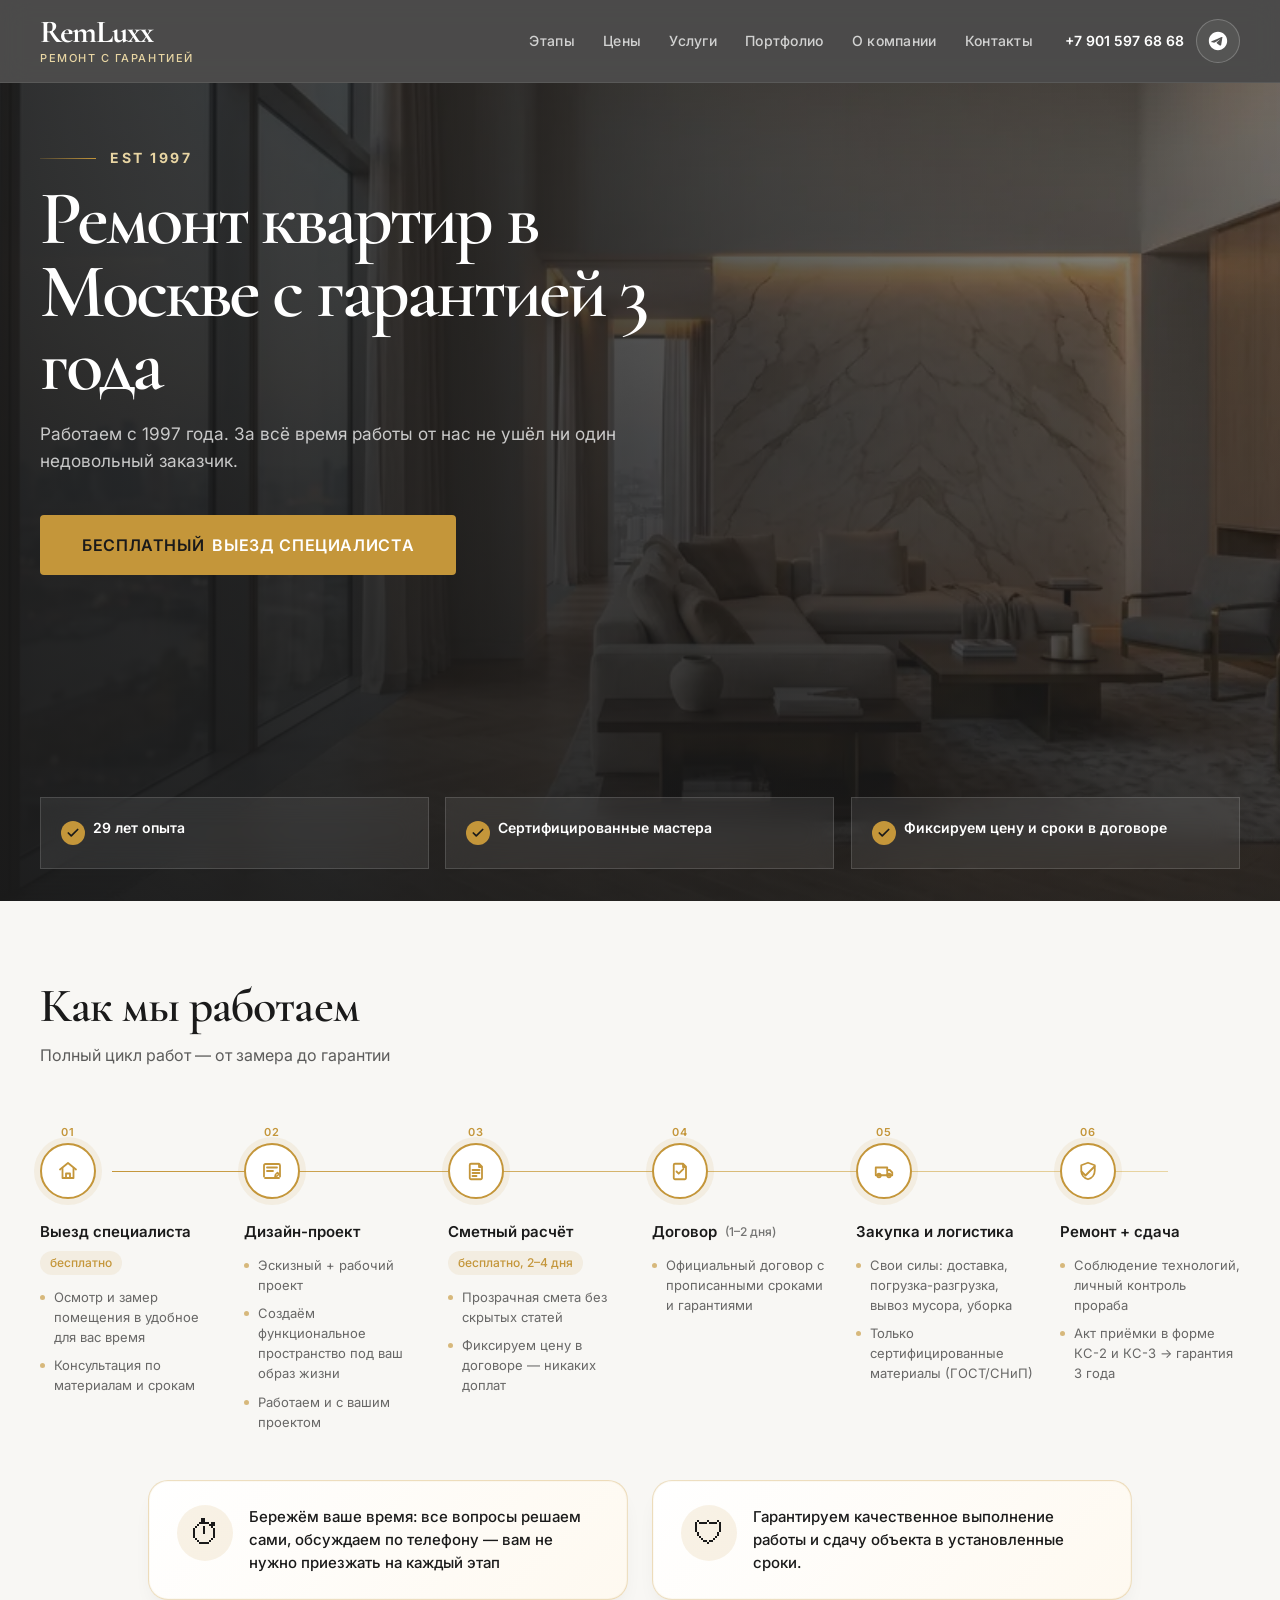
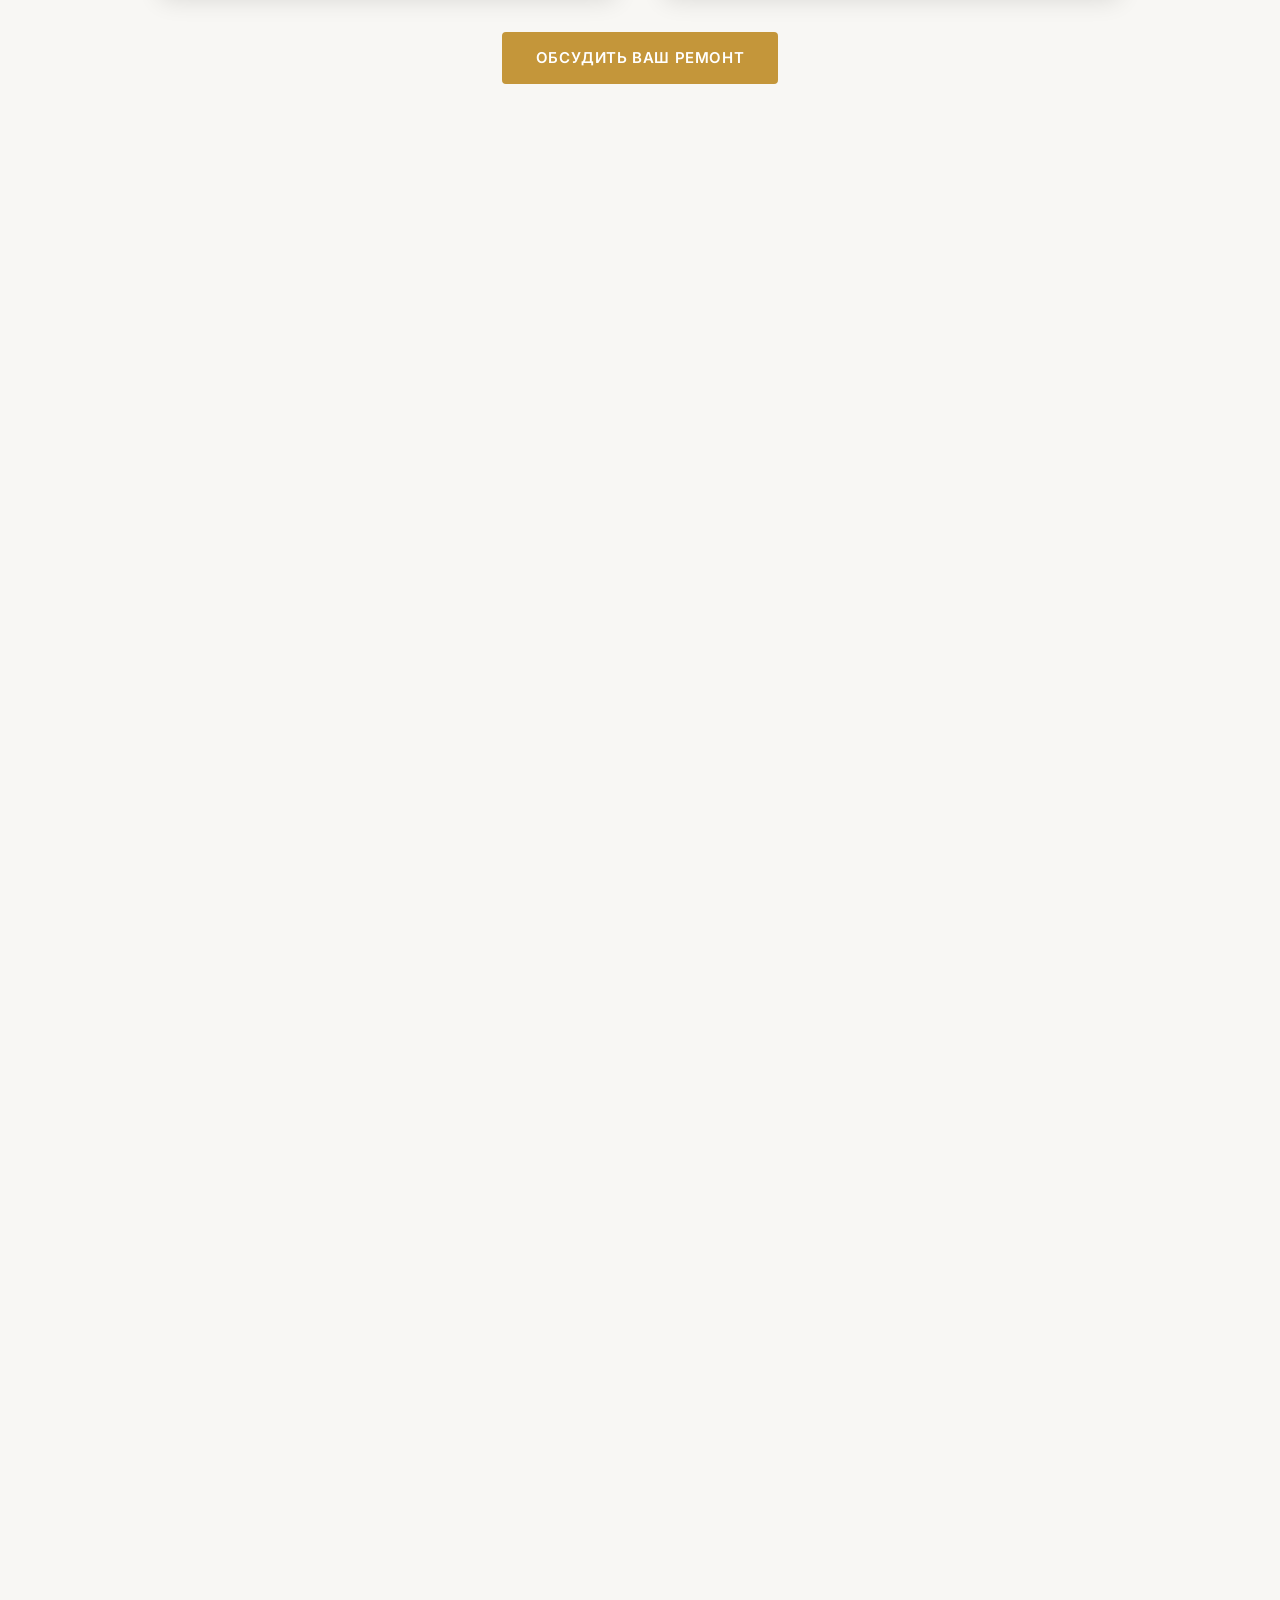
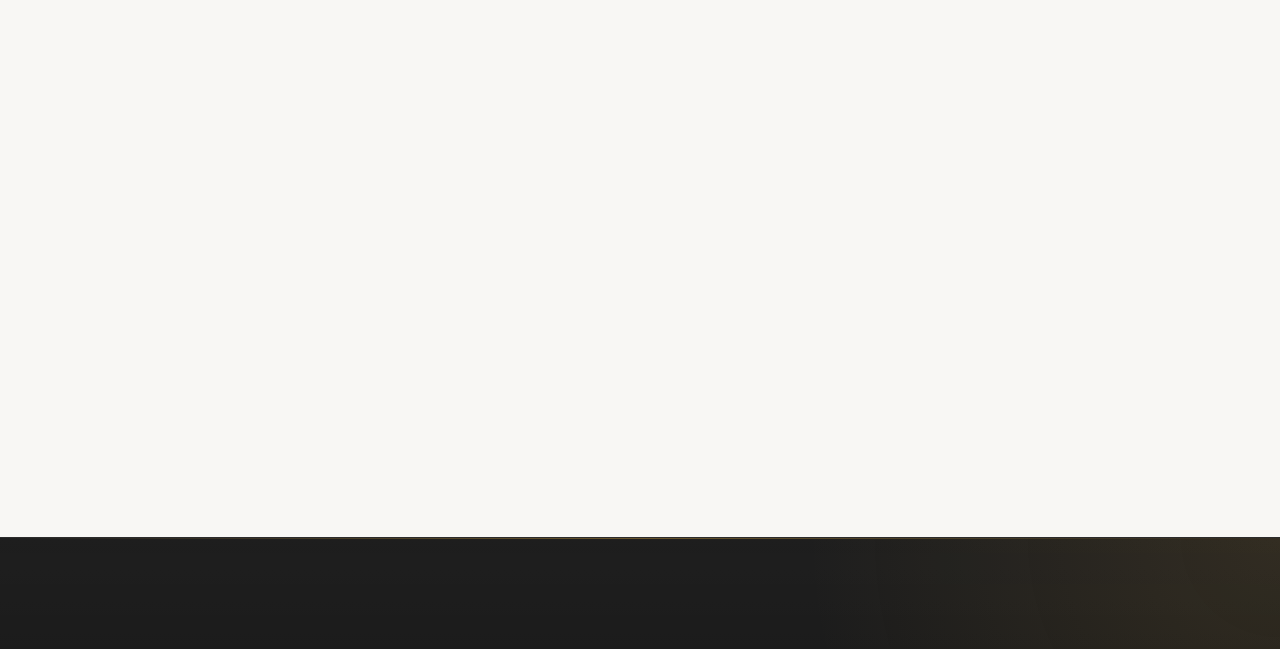
==== commit 451e1a76: "Add files via upload" ====
--- a/index.html
+++ b/index.html
@@ -1,1984 +1,1989 @@
-<!DOCTYPE html>
-<html lang="ru">
-<head>
-  <meta charset="UTF-8">
-  <meta name="viewport" content="width=device-width, initial-scale=1.0">
-
-  <title>RemLuxx — ремонт в Москве и Московской области</title>
-  <meta name="description" content="Премиум-ремонт квартир и домов в Москве. RemLuxx — 29 лет опыта, гарантия 3 года, фиксируем цену и сроки в договоре.">
-
-  <!-- Favicons -->
-  <link rel="icon" href="favicons/favicon.ico">
-  <link rel="icon" type="image/png" sizes="16x16" href="favicons/favicon-16x16.png">
-  <link rel="icon" type="image/png" sizes="32x32" href="favicons/favicon-32x32.png">
-  <link rel="apple-touch-icon" href="favicons/apple-touch-icon.png">
-  <link rel="manifest" href="favicons/site.webmanifest">
-
-  <!-- Fonts preload (только display-шрифт для LCP-заголовка) -->
-  <link rel="preload" href="fonts/CormorantGaramond.ttf" as="font" type="font/ttf" crossorigin>
-
-  <!-- Hero image preload -->
-  <link rel="preload" href="img/hero.webp" as="image" fetchpriority="high">
-
-  <!-- Карта подгружается лениво — только DNS-подсказка -->
-  <link rel="dns-prefetch" href="https://api-maps.yandex.ru">
-
-  <!-- Main CSS (единый бандл вместо цепочки @import) -->
-  <link rel="stylesheet" href="css/bundle.css">
-</head>
-<body>
-  <header class="site-header" data-header>
-    <div class="site-header__container container">
-        <a class="site-header__logo" href="#" aria-label="RemLuxx — на главную">
-            <span class="site-header__logo-main">RemLuxx</span>
-            <span class="site-header__logo-sub">ремонт с гарантией</span>
-        </a>
-
-        <nav class="site-header__nav" aria-label="Основное меню" data-header-nav>
-            <a href="#process">Этапы</a>
-            <a href="#pricing">Цены</a>
-            <a href="#services">Услуги</a>
-            <a href="#portfolio">Портфолио</a>
-            <a href="#about">О компании</a>
-            <a href="#contacts">Контакты</a>
-        </nav>
-
-        <div class="site-header__contacts">
-            <a class="site-header__phone" href="tel:+79015976868">
-                +7 901 597 68 68
-            </a>
-
-            <a
-              class="site-header__telegram"
-              href="https://t.me/+79015976868"
-              target="_blank"
-              rel="noopener"
-              aria-label="Написать в Telegram"
-          >
-              <svg class="site-header__telegram-icon" viewBox="0 0 24 24" fill="currentColor" aria-hidden="true">
-                  <path d="M12 2C6.48 2 2 6.48 2 12s4.48 10 10 10 10-4.48 10-10S17.52 2 12 2zm4.64 6.8c-.15 1.58-.8 5.42-1.13 7.19-.14.75-.42 1-.68 1.03-.58.05-1.02-.38-1.58-.75-.88-.58-1.38-.94-2.23-1.5-.99-.65-.35-1.01.22-1.59.15-.15 2.71-2.48 2.76-2.69.01-.03.01-.14-.05-.2-.07-.06-.16-.04-.24-.02-.1.02-1.69 1.07-4.78 3.16-.45.31-.86.46-1.23.45-.4-.01-1.18-.23-1.76-.42-.71-.23-1.27-.35-1.22-.74.03-.2.31-.41.84-.62 3.28-1.43 5.47-2.37 6.56-2.83 3.12-1.3 3.77-1.52 4.19-1.53.09 0 .3.02.44.13.12.09.15.21.17.3-.01.06.01.24 0 .38z"/>
-              </svg>
-          </a>
-        </div>
-
-        <button
-            class="site-header__burger"
-            type="button"
-            aria-label="Открыть меню"
-            aria-expanded="false"
-            aria-controls="mobile-menu"
-            data-burger
-        >
-        <span></span>
-        <span></span>
-        <span></span>
-        </button>
-    </div>
-
-    <div class="site-header__mobile" id="mobile-menu" data-mobile-menu>
-      <div class="site-header__mobile-inner">
-        <button
-          class="site-header__mobile-close"
-          type="button"
-          aria-label="Закрыть меню"
-          data-mobile-menu-close
-        >
-          <span></span>
-          <span></span>
-        </button>
-
-        <nav class="site-header__mobile-nav" aria-label="Мобильное меню">
-          <a href="#portfolio">Портфолио</a>
-          <a href="#services">Услуги</a>
-          <a href="#design">Проекты</a>
-          <a href="#about">О компании</a>
-          <a href="#contacts">Контакты</a>
-        </nav>
-
-        <div class="site-header__mobile-actions">
-          <a href="tel:+79015976868">Позвонить</a>
-          <a href="tg://resolve?phone=79015976868"
-            class="is-accent"
-            target="_blank"
-            rel="noopener">Telegram</a>
-        </div>
-      </div>
-    </div>
-
-    </header>
-
-  <main>
-    <section class="hero" id="hero" aria-labelledby="hero-title">
-    <div class="hero__bg" aria-hidden="true">
-      <img src="img/hero.webp" alt="" fetchpriority="high" decoding="async" width="1920" height="1080">
-    </div>
-
-    <div class="hero__overlay" aria-hidden="true"></div>
-
-    <div class="hero__container container">
-      <div class="hero__content">
-        <p class="hero__eyebrow">EST 1997</p>
-
-        <h1 class="hero__title" id="hero-title">
-          Ремонт квартир в Москве с гарантией 3 года
-        </h1>
-
-        <p class="hero__subtitle">
-          Работаем с 1997 года. За всё время работы от нас не ушёл ни один недовольный заказчик.
-        </p>
-
-        <div class="hero__actions">
-         <!-- Стало -->
-          <a class="btn btn--cta is-pulse" href="#lead">
-              <span style="color: #1A1A1A;">Бесплатный</span> выезд специалиста
-          </a>
-        </div>
-      </div>
-
-      <ul class="hero__trust" aria-label="Преимущества RemLuxx">
-        <li>29 лет опыта</li>
-        <li>Сертифицированные мастера</li>
-        <li>Фиксируем цену и сроки в договоре</li>
-      </ul>
-    </div>
-  </section>
-
-    <section id="process" class="section section--light process" aria-labelledby="process-title">
-      <div class="container">
-        <div class="process__head">
-          <h2 id="process-title" class="process__title">Как мы работаем</h2>
-          <p class="process__lead">Полный цикл работ — от замера до гарантии</p>
-        </div>
-
-        <ol class="process__timeline">
-          <li class="process__step" data-step="1">
-            <div class="process__marker" aria-hidden="true">
-              <span class="process__step-number">01</span>
-              <span class="process__icon">
-                <svg viewBox="0 0 24 24" fill="none" aria-hidden="true">
-                  <path d="M4 10.5L12 4l8 6.5" stroke="currentColor" stroke-width="1.8" stroke-linecap="round" stroke-linejoin="round"/>
-                  <path d="M6.5 9.5V19h11V9.5" stroke="currentColor" stroke-width="1.8" stroke-linecap="round" stroke-linejoin="round"/>
-                  <path d="M10 19v-4.5h4V19" stroke="currentColor" stroke-width="1.8" stroke-linecap="round" stroke-linejoin="round"/>
-                </svg>
-              </span>
-            </div>
-
-            <div class="process__content">
-              <h3 class="process__step-title">
-                Выезд специалиста
-                <span class="process__badge">бесплатно</span>
-              </h3>
-              <ul class="process__list">
-                <li>Осмотр и замер помещения в удобное для вас время</li>
-                <li>Консультация по материалам и срокам</li>
-              </ul>
-            </div>
-          </li>
-
-          <li class="process__step" data-step="2">
-            <div class="process__marker" aria-hidden="true">
-              <span class="process__step-number">02</span>
-              <span class="process__icon">
-                <svg viewBox="0 0 24 24" fill="none" aria-hidden="true">
-                  <path d="M4 17.5V6.5a1.5 1.5 0 0 1 1.5-1.5h13A1.5 1.5 0 0 1 20 6.5v11" stroke="currentColor" stroke-width="1.8" stroke-linecap="round"/>
-                  <path d="M7 8.5h10M7 12h6" stroke="currentColor" stroke-width="1.8" stroke-linecap="round"/>
-                  <path d="M5 19h14" stroke="currentColor" stroke-width="1.8" stroke-linecap="round"/>
-                  <path d="M15.5 15.5l2-2 1.5 1.5-2 2-2 .5.5-2z" stroke="currentColor" stroke-width="1.6" stroke-linejoin="round"/>
-                </svg>
-              </span>
-            </div>
-
-            <div class="process__content">
-              <h3 class="process__step-title">
-                Дизайн-проект
-              </h3>
-              <ul class="process__list">
-                <li>Эскизный + рабочий проект</li>
-                <li>Создаём функциональное пространство под ваш образ жизни</li>
-                <li>Работаем и с вашим проектом</li>
-              </ul>
-            </div>
-          </li>
-
-          <li class="process__step" data-step="3">
-            <div class="process__marker" aria-hidden="true">
-              <span class="process__step-number">03</span>
-              <span class="process__icon">
-                <svg viewBox="0 0 24 24" fill="none" aria-hidden="true">
-                  <path d="M7 4.75h8l3 3V19a1.25 1.25 0 0 1-1.25 1.25H7A1.25 1.25 0 0 1 5.75 19V6A1.25 1.25 0 0 1 7 4.75z" stroke="currentColor" stroke-width="1.8" stroke-linejoin="round"/>
-                  <path d="M15 4.75V8h3" stroke="currentColor" stroke-width="1.8" stroke-linejoin="round"/>
-                  <path d="M8.5 11h7M8.5 14h7M8.5 17h4" stroke="currentColor" stroke-width="1.8" stroke-linecap="round"/>
-                </svg>
-              </span>
-            </div>
-
-            <div class="process__content">
-              <h3 class="process__step-title">
-                Сметный расчёт
-                <span class="process__badge">бесплатно, 2–4 дня</span>
-              </h3>
-              <ul class="process__list">
-                <li>Прозрачная смета без скрытых статей</li>
-                <li>Фиксируем цену в договоре — никаких доплат</li>
-              </ul>
-            </div>
-          </li>
-
-          <li class="process__step" data-step="4">
-            <div class="process__marker" aria-hidden="true">
-              <span class="process__step-number">04</span>
-              <span class="process__icon">
-                <svg viewBox="0 0 24 24" fill="none" aria-hidden="true">
-                  <path d="M7 4.75h8l3 3V19a1.25 1.25 0 0 1-1.25 1.25H7A1.25 1.25 0 0 1 5.75 19V6A1.25 1.25 0 0 1 7 4.75z" stroke="currentColor" stroke-width="1.8" stroke-linejoin="round"/>
-                  <path d="M15 4.75V8h3" stroke="currentColor" stroke-width="1.8" stroke-linejoin="round"/>
-                  <path d="M8.5 12.5l2.2 2.2 4.8-4.8" stroke="currentColor" stroke-width="1.8" stroke-linecap="round" stroke-linejoin="round"/>
-                </svg>
-              </span>
-            </div>
-
-            <div class="process__content">
-              <h3 class="process__step-title">Договор <span class="process__meta">(1–2 дня)</span></h3>
-              <ul class="process__list">
-                <li>Официальный договор с прописанными сроками и гарантиями</li>
-              </ul>
-            </div>
-          </li>
-
-          <li class="process__step" data-step="5">
-            <div class="process__marker" aria-hidden="true">
-              <span class="process__step-number">05</span>
-              <span class="process__icon">
-                <svg viewBox="0 0 24 24" fill="none" aria-hidden="true">
-                  <path d="M3.75 8.5h11.5v7.75H3.75z" stroke="currentColor" stroke-width="1.8" stroke-linejoin="round"/>
-                  <path d="M15.25 11h2.5l2.5 2.5v2.75h-5" stroke="currentColor" stroke-width="1.8" stroke-linecap="round" stroke-linejoin="round"/>
-                  <path d="M7 18.25a1.75 1.75 0 1 1 0-3.5 1.75 1.75 0 0 1 0 3.5zm10 0a1.75 1.75 0 1 1 0-3.5 1.75 1.75 0 0 1 0 3.5z" stroke="currentColor" stroke-width="1.8"/>
-                </svg>
-              </span>
-            </div>
-
-            <div class="process__content">
-              <h3 class="process__step-title">Закупка и логистика</h3>
-              <ul class="process__list">
-                <li>Свои силы: доставка, погрузка-разгрузка, вывоз мусора, уборка</li>
-                <li>Только сертифицированные материалы (ГОСТ/СНиП)</li>
-              </ul>
-            </div>
-          </li>
-
-          <li class="process__step" data-step="6">
-            <div class="process__marker" aria-hidden="true">
-              <span class="process__step-number">06</span>
-              <span class="process__icon">
-                <svg viewBox="0 0 24 24" fill="none" aria-hidden="true">
-                  <path d="M5.5 12.5l4 4 9-9" stroke="currentColor" stroke-width="1.8" stroke-linecap="round" stroke-linejoin="round"/>
-                  <path d="M12 3.75l6.75 2.5v5.2c0 4.05-2.53 7.73-6.75 8.8-4.22-1.07-6.75-4.75-6.75-8.8v-5.2L12 3.75z" stroke="currentColor" stroke-width="1.8" stroke-linejoin="round"/>
-                </svg>
-              </span>
-            </div>
-
-            <div class="process__content">
-              <h3 class="process__step-title">Ремонт + сдача</h3>
-              <ul class="process__list">
-                <li>Соблюдение технологий, личный контроль прораба</li>
-                <li>Акт приёмки в форме КС-2 и КС-3 → гарантия 3 года</li>
-              </ul>
-            </div>
-          </li>
-        </ol>
-
-        <ul class="process__benefits">
-          <li>
-            <span class="process__benefit-icon" aria-hidden="true">⏱</span>
-            <span>Бережём ваше время: все вопросы решаем сами, обсуждаем по телефону — вам не нужно приезжать на каждый этап</span>
-          </li>
-          <li>
-            <span class="process__benefit-icon" aria-hidden="true">🛡</span>
-            <span>Гарантируем качественное выполнение работы и сдачу объекта в установленные сроки.</span>
-          </li>
-        </ul>
-
-        <div class="process__cta-wrap">
-          <a class="btn btn--primary process__cta" href="tel:+79015976868">Обсудить ваш ремонт</a>
-        </div>
-      </div>
-    </section>
-
-     <section id="pricing" class="pricing section section--light">
-      <div class="container">
-        <div class="pricing__head">
-          <h2 class="section-title section-title--center">
-            Честные цены — без «от... ₽» и скрытых доплат
-          </h2>
-
-          <p class="pricing__intro text-center">
-            Мы не занижаем стоимость ради красивой цифры в рекламе. Низкая цена почти
-            всегда означает экономию на материалах, технологии и квалификации мастеров.
-            Мы работаем прозрачно: используем сертифицированные материалы, соблюдаем
-            технологию и формируем понятную смету без скрытых доплат.
-          </p>
-        </div>
-
-        <div class="pricing__grid">
-          <article class="pricing-card pricing-card--featured" data-reveal>
-            <span class="pricing-card__badge">Популярный</span>
-
-            <div class="pricing-card__body">
-              <p class="pricing-card__label">Капитальный ремонт</p>
-              <h3 class="pricing-card__title">Капитальный</h3>
-              <p class="pricing-card__text">
-                Полный цикл работ: демонтаж, черновые и чистовые этапы, инженерия,
-                выравнивание и подготовка квартиры к комфортной эксплуатации.
-              </p>
-
-              <p class="pricing-card__price">
-                Стоимость рассчитывается индивидуально после замера
-              </p>
-
-              <ul class="pricing-card__features">
-                <li>Демонтаж и черновые работы</li>
-                <li>Электрика, сантехника, выравнивание стен</li>
-                <li>Финишная отделка под ключ</li>
-              </ul>
-
-              <a class="btn btn--primary btn--full"
-                href="https://t.me/+79015976868"
-                target="_blank"
-                rel="noopener noreferrer">
-                  Получить смету
-              </a>
-            </div>
-
-            <div class="pricing-card__media" aria-hidden="true">
-              <img src="img/pricing-capital.webp" alt="" loading="lazy" decoding="async">
-            </div>
-          </article>
-
-          <article class="pricing-card" data-reveal>
-            <div class="pricing-card__body">
-              <p class="pricing-card__label">Дизайнерский ремонт</p>
-              <h3 class="pricing-card__title">Дизайнерский</h3>
-              <p class="pricing-card__text">
-                Реализация интерьера по дизайн-проекту с повышенными требованиями
-                к деталям, материалам, узлам и качеству исполнения.
-              </p>
-
-              <p class="pricing-card__price">
-                Стоимость рассчитывается индивидуально после замера
-              </p>
-
-              <ul class="pricing-card__features">
-                <li>Работа по дизайн-проекту</li>
-                <li>Сложные узлы и премиальные решения</li>
-                <li>Контроль точности реализации</li>
-              </ul>
-
-              <a class="btn btn--primary btn--full"
-                href="https://t.me/+79015976868"
-                target="_blank"
-                rel="noopener noreferrer">
-                  Получить смету
-              </a>
-            </div>
-
-            <div class="pricing-card__media" aria-hidden="true">
-              <img src="img/pricing-design.webp" alt="" loading="lazy" decoding="async">
-            </div>
-          </article>
-        </div>
-
-        <aside class="pricing-promise" data-reveal>
-          <div class="pricing-promise__icon" aria-hidden="true">
-            <svg viewBox="0 0 24 24" fill="none" xmlns="http://www.w3.org/2000/svg">
-              <path d="M3.5 5.5C6 4.5 9 4.5 12 6c3-1.5 6-1.5 8.5-.5v13c-2.5-1-5.5-1-8.5.5-3-1.5-6-1.5-8.5-.5v-13Z"
-                stroke="currentColor" stroke-width="1.6" stroke-linejoin="round"/>
-              <path d="M12 6v13" stroke="currentColor" stroke-width="1.6" stroke-linecap="round"/>
-            </svg>
-          </div>
-          <div class="pricing-promise__text">
-            <p class="pricing-promise__title">Никаких скрытых доплат</p>
-            <p class="pricing-promise__desc">
-              Вы платите только за то, что прописано в договоре.
-            </p>
-          </div>
-        </aside>
-      </div>
-    </section>
-
-    <section id="services" class="services section section--surface">
-      <div class="container">
-        <div class="services__head section-title section-title--center">
-          <h2>Что мы делаем</h2>
-        </div>
-
-        <div class="services__grid" data-services-list>
-          <article class="services-card" data-service-card data-delay="0">
-            <a class="services-card__media" href="/pereplanirovka-kvartiry-mvk/" aria-label="Подробнее про перепланировку">
-              <img src="img/services/replanning.webp" alt="Перепланировка квартиры" loading="lazy" decoding="async">
-            </a>
-
-            <div class="services-card__body">
-              <h4 class="services-card__title">Перепланировка</h4>
-
-              <p class="services-card__text" data-mode-works>
-                Демонтаж/монтаж перегородок. Согласование проекта в МВК «под ключ».
-              </p>
-
-              <p class="services-card__text" data-mode-full hidden>
-                Демонтаж/монтаж перегородок, черновые материалы, вывоз мусора. Согласование проекта в МВК «под ключ».
-              </p>
-
-            </div>
-          </article>
-
-          <article class="services-card" data-service-card data-delay="100">
-            <a class="services-card__media" href="/elektrika-i-santehnika-pod-klyuch/" aria-label="Подробнее про электрику и сантехнику">
-              <img src="img/services/electrical.webp" alt="Электрика" loading="lazy" decoding="async">
-            </a>
-
-            <div class="services-card__body">
-              <h4 class="services-card__title">Электрика</h4>
-
-              <p class="services-card__text" data-mode-works>
-                Используем кабель ГОСТ. Установка ВРЩ с расчетом нагрузки по группам.
-              </p>
-
-              <p class="services-card__text" data-mode-full hidden>
-                Используем кабель ГОСТ. Установка ВРЩ с расчетом нагрузки по группам.
-              </p>
-
-            </div>
-          </article>
-
-          <article class="services-card" data-service-card data-delay="0">
-            <a class="services-card__media" href="/pereplanirovka-kvartiry-mvk/" aria-label="Подробнее про перепланировку">
-              <img src="img/services/sanitation.webp" alt="Сантехника" loading="lazy" decoding="async">
-            </a>
-
-            <div class="services-card__body">
-              <h4 class="services-card__title">Сантехника</h4>
-
-              <p class="services-card__text" data-mode-works>
-                Отопление, водоснабжение, теплые полы. Используем трубы РЕХАУ и ТЕСЕ.
-              </p>
-
-              <p class="services-card__text" data-mode-full hidden>
-                Отопление, водоснабжение, теплые полы. Используем трубы РЕХАУ и ТЕСЕ.
-              </p>
-
-            </div>
-          </article>
-
-          <article class="services-card" data-service-card data-delay="200">
-            <a class="services-card__media" href="/otdelka-pod-klyuch/" aria-label="Подробнее про отделку под ключ">
-              <img src="img/services/finishing.webp" alt="Отделка квартиры под ключ" loading="lazy" decoding="async">
-            </a>
-
-            <div class="services-card__body">
-              <h4 class="services-card__title">Отделка под ключ</h4>
-
-              <p class="services-card__text" data-mode-works>
-                Черновая + чистовая: штукатурка, плитка, покраска. Контроль качества на каждом этапе.
-              </p>
-
-              <p class="services-card__text" data-mode-full hidden>
-                Черновая + чистовая отделка, смеси, плиточный клей, краска, расходники. Контроль качества на каждом этапе.
-              </p>
-
-            </div>
-          </article>
-
-          <article class="services-card" data-service-card data-delay="300">
-            <a class="services-card__media" href="/postavka-materialov-dlya-remonta/" aria-label="Подробнее про поставку материалов">
-              <img src="img/services/materials.webp" alt="Материалы для ремонта квартиры" loading="lazy" decoding="async">
-            </a>
-
-            <div class="services-card__body">
-              <h4 class="services-card__title">Поставка материалов</h4>
-
-              <p class="services-card__text" data-mode-works>
-                Закупаем, доставляем, поднимаем сами. Скидки от партнёров — экономия до 7%.
-              </p>
-
-              <p class="services-card__text" data-mode-full hidden>
-                Закупаем, доставляем, поднимаем материалы и комплектующие сами. Скидки от партнёров — экономия до 7%.
-              </p>
-
-            </div>
-          </article>
-        </div>
-
-        <div class="services__controls">
-          <div class="services-toggle" data-services-toggle>
-            <button class="services-toggle__option is-active" type="button" data-services-mode="works" aria-pressed="true">
-              Только работы
-            </button>
-
-            <button class="services-toggle__option" type="button" data-services-mode="full" aria-pressed="false">
-              Работы + материалы
-            </button>
-
-            <span class="services-toggle__thumb" aria-hidden="true"></span>
-          </div>
-
-          <a href="#lead" class="btn btn--primary services__cta">
-            Узнать, что войдёт в мой ремонт
-          </a>
-        </div>
-      </div>
-    </section>
-
-    <section id="portfolio" class="section section--light" aria-labelledby="portfolio-title">
-      <div class="container">
-        <div class="portfolio__head">
-          <div>
-            <h2 id="portfolio-title" class="portfolio__title">Примеры работ</h2>
-          </div>
-        </div>
-
-        <div class="portfolio__sections">
-          <!-- Слайдер 1 -->
-          <section class="portfolio-group">
-            <div class="portfolio-group__head">
-              <div class="portfolio-group__title-wrap">
-                <h3 class="portfolio-group__title">Новостройки</h3>
-                <p class="portfolio-group__meta">Ремонт квартир в современных жилых комплексах</p>
-              </div>
-            </div>
-
-            <div class="portfolio-group__slider slider" data-slider>
-              <div class="portfolio-group__controls">
-                <div class="slider__pagination" data-slider-pagination></div>
-
-                <div class="slider__controls">
-                  <button class="slider__nav" type="button" data-slider-prev aria-label="Предыдущий слайд">
-                    <svg class="icon icon--stroke" viewBox="0 0 24 24">
-                      <path d="M15 6L9 12L15 18"></path>
-                    </svg>
-                  </button>
-
-                  <button class="slider__nav" type="button" data-slider-next aria-label="Следующий слайд">
-                    <svg class="icon icon--stroke" viewBox="0 0 24 24">
-                      <path d="M9 6L15 12L9 18"></path>
-                    </svg>
-                  </button>
-                </div>
-              </div>
-
-              <div class="slider__viewport" data-slider-viewport>
-                <div class="slider__track" data-slider-track>
-                  <article
-                    class="slider__slide portfolio-card"
-                    data-slider-slide
-                    data-area="78 м²"
-                    data-term="86 дней"
-                    data-budget="2 640 000 ₽"
-                    data-description="Квартира сдавалась без отделки. Выполнили черновой цикл, шумоизоляцию спальни, разводку электрики и сантехники, подготовили стены под покраску и реализовали чистовую отделку в спокойной современной стилистике."
-                  >
-                    <div class="portfolio-card__slider">
-                      <div class="portfolio-card__image--before">
-                        <img src="img/portfolio/new-1-before.webp" alt="ЖК ЗИЛАРТ до ремонта" loading="lazy" decoding="async">
-                      </div>
-
-                      <div class="portfolio-card__image--after">
-                        <img src="img/portfolio/new-1.webp" alt="ЖК ЗИЛАРТ после ремонта" loading="lazy" decoding="async">
-                      </div>
-
-                      <div class="portfolio-card__overlay"></div>
-
-                      <div class="portfolio-card__content">
-                        <h3 class="portfolio-card__title">ЖК “ЗИЛАРТ”</h3>
-                        <span class="portfolio-card__case-btn">
-                          Смотреть кейс
-                          <svg class="icon icon--stroke" viewBox="0 0 24 24" aria-hidden="true">
-                            <path d="M5 12H19"></path>
-                            <path d="M13 6L19 12L13 18"></path>
-                          </svg>
-                        </span>
-                      </div>
-                    </div>
-                  </article>
-
-                  <article
-                    class="slider__slide portfolio-card"
-                    data-slider-slide
-                    data-area="64 м²"
-                    data-term="72 дня"
-                    data-budget="2 180 000 ₽"
-                    data-description="После приёмки от застройщика устранили перепады пола и стен, собрали инженерные узлы, подготовили кухонную зону под встроенную технику и выполнили отделку в современной неоклассике."
-                  >
-                    <div class="portfolio-card__slider">
-                      <div class="portfolio-card__image--before">
-                        <img src="img/portfolio/new-2-before.webp" alt="ЖК Сердце Столицы до ремонта" loading="lazy" decoding="async">
-                      </div>
-
-                      <div class="portfolio-card__image--after">
-                        <img src="img/portfolio/new-2.webp" alt="ЖК Сердце Столицы после ремонта" loading="lazy" decoding="async">
-                      </div>
-
-                      <div class="portfolio-card__overlay"></div>
-
-                      <div class="portfolio-card__content">
-                        <h3 class="portfolio-card__title">ЖК “Сердце Столицы”</h3>
-                        <span class="portfolio-card__case-btn">
-                          Смотреть кейс
-                          <svg class="icon icon--stroke" viewBox="0 0 24 24" aria-hidden="true">
-                            <path d="M5 12H19"></path>
-                            <path d="M13 6L19 12L13 18"></path>
-                          </svg>
-                        </span>
-                      </div>
-                    </div>
-                  </article>
-
-                  <article
-                    class="slider__slide portfolio-card"
-                    data-slider-slide
-                    data-area="91 м²"
-                    data-term="104 дня"
-                    data-budget="3 420 000 ₽"
-                    data-description="Реализовали ремонт под ключ по дизайн-проекту: скрытые карнизы, крупноформатная плитка, встроенные ниши, сложная электрика и несколько сценариев освещения."
-                  >
-                    <div class="portfolio-card__slider">
-                      <div class="portfolio-card__image--before">
-                        <img src="img/portfolio/new-3-before.webp" alt="ЖК Остров до ремонта" loading="lazy" decoding="async">
-                      </div>
-
-                      <div class="portfolio-card__image--after">
-                        <img src="img/portfolio/new-3.webp" alt="ЖК Остров после ремонта" loading="lazy" decoding="async">
-                      </div>
-
-                      <div class="portfolio-card__overlay"></div>
-
-                      <div class="portfolio-card__content">
-                        <h3 class="portfolio-card__title">ЖК “Остров”</h3>
-                        <span class="portfolio-card__case-btn">
-                          Смотреть кейс
-                          <svg class="icon icon--stroke" viewBox="0 0 24 24" aria-hidden="true">
-                            <path d="M5 12H19"></path>
-                            <path d="M13 6L19 12L13 18"></path>
-                          </svg>
-                        </span>
-                      </div>
-                    </div>
-                  </article>
-
-                  <article
-                    class="slider__slide portfolio-card"
-                    data-slider-slide
-                    data-area="83 м²"
-                    data-term="92 дня"
-                    data-budget="2 970 000 ₽"
-                    data-description="Выполнили перепланировку лёгкими перегородками, развели инженерные сети, подготовили трассы под кондиционирование и реализовали чистовую отделку с акцентом на светлое пространство."
-                  >
-                    <div class="portfolio-card__slider">
-                      <div class="portfolio-card__image--before">
-                        <img src="img/portfolio/new-5-before.webp" alt="ЖК Lucky до ремонта" loading="lazy" decoding="async">
-                      </div>
-
-                      <div class="portfolio-card__image--after">
-                        <img src="img/portfolio/new-5.webp" alt="ЖК Lucky после ремонта" loading="lazy" decoding="async">
-                      </div>
-
-                      <div class="portfolio-card__overlay"></div>
-
-                      <div class="portfolio-card__content">
-                        <h3 class="portfolio-card__title">ЖК “Lucky”</h3>
-                        <span class="portfolio-card__case-btn">
-                          Смотреть кейс
-                          <svg class="icon icon--stroke" viewBox="0 0 24 24" aria-hidden="true">
-                            <path d="M5 12H19"></path>
-                            <path d="M13 6L19 12L13 18"></path>
-                          </svg>
-                        </span>
-                      </div>
-                    </div>
-                  </article>
-
-                  <article
-                    class="slider__slide portfolio-card"
-                    data-slider-slide
-                    data-area="74 м²"
-                    data-term="81 день"
-                    data-budget="2 510 000 ₽"
-                    data-description="Собрали коллекторную систему водоснабжения, выполнили звукоизоляцию спальни, реализовали скрытые карнизы, декоративную штукатурку и встроенное освещение."
-                  >
-                    <div class="portfolio-card__slider">
-                      <div class="portfolio-card__image--before">
-                        <img src="img/portfolio/new-6-before.webp" alt="ЖК Событие до ремонта" loading="lazy" decoding="async">
-                      </div>
-
-                      <div class="portfolio-card__image--after">
-                        <img src="img/portfolio/new-6.webp" alt="ЖК Событие после ремонта" loading="lazy" decoding="async">
-                      </div>
-
-                      <div class="portfolio-card__overlay"></div>
-
-                      <div class="portfolio-card__content">
-                        <h3 class="portfolio-card__title">ЖК “Событие”</h3>
-                        <span class="portfolio-card__case-btn">
-                          Смотреть кейс
-                          <svg class="icon icon--stroke" viewBox="0 0 24 24" aria-hidden="true">
-                            <path d="M5 12H19"></path>
-                            <path d="M13 6L19 12L13 18"></path>
-                          </svg>
-                        </span>
-                      </div>
-                    </div>
-                  </article>
-
-                  <article
-                    class="slider__slide portfolio-card"
-                    data-slider-slide
-                    data-area="69 м²"
-                    data-term="76 дней"
-                    data-budget="2 360 000 ₽"
-                    data-description="Квартира свободной планировки. Зонировали пространство, организовали постирочную, перенесли точки водоразбора и установили систему защиты от протечек."
-                  >
-                    <div class="portfolio-card__slider">
-                      <div class="portfolio-card__image--before">
-                        <img src="img/portfolio/new-7-before.webp" alt="ЖК West Garden до ремонта" loading="lazy" decoding="async">
-                      </div>
-
-                      <div class="portfolio-card__image--after">
-                        <img src="img/portfolio/new-7.webp" alt="ЖК West Garden после ремонта" loading="lazy" decoding="async">
-                      </div>
-
-                      <div class="portfolio-card__overlay"></div>
-
-                      <div class="portfolio-card__content">
-                        <h3 class="portfolio-card__title">ЖК “West Garden”</h3>
-                        <span class="portfolio-card__case-btn">
-                          Смотреть кейс
-                          <svg class="icon icon--stroke" viewBox="0 0 24 24" aria-hidden="true">
-                            <path d="M5 12H19"></path>
-                            <path d="M13 6L19 12L13 18"></path>
-                          </svg>
-                        </span>
-                      </div>
-                    </div>
-                  </article>
-
-                  <article
-                    class="slider__slide portfolio-card"
-                    data-slider-slide
-                    data-area="88 м²"
-                    data-term="98 дней"
-                    data-budget="3 150 000 ₽"
-                    data-description="Реализовали интерьер с элементами лофта: открытые фактуры, чёрная фурнитура, трековое освещение, инженерная доска и точная подготовка стен под покраску."
-                  >
-                    <div class="portfolio-card__slider">
-                      <div class="portfolio-card__image--before">
-                        <img src="img/portfolio/new-8-before.webp" alt="ЖК Символ до ремонта" loading="lazy" decoding="async">
-                      </div>
-
-                      <div class="portfolio-card__image--after">
-                        <img src="img/portfolio/new-8.webp" alt="ЖК Символ после ремонта" loading="lazy" decoding="async">
-                      </div>
-
-                      <div class="portfolio-card__overlay"></div>
-
-                      <div class="portfolio-card__content">
-                        <h3 class="portfolio-card__title">ЖК “Символ”</h3>
-                        <span class="portfolio-card__case-btn">
-                          Смотреть кейс
-                          <svg class="icon icon--stroke" viewBox="0 0 24 24" aria-hidden="true">
-                            <path d="M5 12H19"></path>
-                            <path d="M13 6L19 12L13 18"></path>
-                          </svg>
-                        </span>
-                      </div>
-                    </div>
-                  </article>
-
-                  <article
-                    class="slider__slide portfolio-card"
-                    data-slider-slide
-                    data-area="61 м²"
-                    data-term="69 дней"
-                    data-budget="2 090 000 ₽"
-                    data-description="Выполнили ремонт компактной квартиры с грамотным хранением: встроенные шкафы, скрытые ревизии, аккуратная разводка электрики и отделка без перегруза деталями."
-                  >
-                    <div class="portfolio-card__slider">
-                      <div class="portfolio-card__image--before">
-                        <img src="img/portfolio/new-9-before.webp" alt="ЖК Level Причальный до ремонта" loading="lazy" decoding="async">
-                      </div>
-
-                      <div class="portfolio-card__image--after">
-                        <img src="img/portfolio/new-9.webp" alt="ЖК Level Причальный после ремонта" loading="lazy" decoding="async">
-                      </div>
-
-                      <div class="portfolio-card__overlay"></div>
-
-                      <div class="portfolio-card__content">
-                        <h3 class="portfolio-card__title">ЖК “Level Причальный”</h3>
-                        <span class="portfolio-card__case-btn">
-                          Смотреть кейс
-                          <svg class="icon icon--stroke" viewBox="0 0 24 24" aria-hidden="true">
-                            <path d="M5 12H19"></path>
-                            <path d="M13 6L19 12L13 18"></path>
-                          </svg>
-                        </span>
-                      </div>
-                    </div>
-                  </article>
-
-                </div>
-              </div>
-
-              <div class="slider__scrollbar" aria-hidden="true">
-                <span class="slider__scrollbar-thumb" data-slider-scrollbar-thumb></span>
-              </div>
-            </div>
-          </section>
-
-          <!-- Слайдеры 2, 3, 4 нужно вставить по той же схеме -->
-          <section class="portfolio-group">
-            <div class="portfolio-group__head">
-              <div class="portfolio-group__title-wrap">
-                <h3 class="portfolio-group__title">Старый фонд</h3>
-                <p class="portfolio-group__meta">Квартиры с перепланировкой и полной заменой инженерии</p>
-              </div>
-            </div>
-
-            <div class="portfolio-group__slider slider" data-slider>
-              <div class="portfolio-group__controls">
-                <div class="slider__pagination" data-slider-pagination></div>
-
-                <div class="slider__controls">
-                  <button class="slider__nav" type="button" data-slider-prev aria-label="Предыдущий слайд">
-                    <svg class="icon icon--stroke" viewBox="0 0 24 24" aria-hidden="true">
-                      <path d="M15 6L9 12L15 18"></path>
-                    </svg>
-                  </button>
-
-                  <button class="slider__nav" type="button" data-slider-next aria-label="Следующий слайд">
-                    <svg class="icon icon--stroke" viewBox="0 0 24 24" aria-hidden="true">
-                      <path d="M9 6L15 12L9 18"></path>
-                    </svg>
-                  </button>
-                </div>
-              </div>
-
-              <div class="slider__viewport" data-slider-viewport>
-                <div class="slider__track" data-slider-track>
-                  <article
-                    class="slider__slide portfolio-card"
-                    data-slider-slide
-                    data-area="54 м²"
-                    data-term="71 день"
-                    data-budget="1 780 000 ₽"
-                    data-description="Квартира была с изношенной отделкой и старой электрикой. Полностью демонтировали покрытия, заменили коммуникации, выровняли стены и пол, собрали новый санузел и кухню."
-                  >
-                    <div class="portfolio-card__slider">
-                      <div class="portfolio-card__image--before">
-                        <img src="img/portfolio/old-1-before.webp" alt="Квартира у метро Аэропорт до ремонта" loading="lazy" decoding="async">
-                      </div>
-
-                      <div class="portfolio-card__image--after">
-                        <img src="img/portfolio/old-1.webp" alt="Квартира у метро Аэропорт после ремонта" loading="lazy" decoding="async">
-                      </div>
-
-                      <div class="portfolio-card__overlay"></div>
-
-                      <div class="portfolio-card__content">
-                        <h3 class="portfolio-card__title">м. Аэропорт</h3>
-                        <span class="portfolio-card__case-btn">
-                          Смотреть кейс
-                          <svg class="icon icon--stroke" viewBox="0 0 24 24" aria-hidden="true">
-                            <path d="M5 12H19"></path>
-                            <path d="M13 6L19 12L13 18"></path>
-                          </svg>
-                        </span>
-                      </div>
-                    </div>
-                  </article>
-
-                  <article
-                    class="slider__slide portfolio-card"
-                    data-slider-slide
-                    data-area="68 м²"
-                    data-term="89 дней"
-                    data-budget="2 420 000 ₽"
-                    data-description="Объект в доме старого фонда. Усилили основание пола, восстановили стены после демонтажа перегородок, заменили инженерные сети и выполнили отделку с сохранением атмосферы квартиры."
-                  >
-                    <div class="portfolio-card__slider">
-                      <div class="portfolio-card__image--before">
-                        <img src="img/portfolio/old-2-before.webp" alt="Квартира на Чистых прудах до ремонта" loading="lazy" decoding="async">
-                      </div>
-
-                      <div class="portfolio-card__image--after">
-                        <img src="img/portfolio/old-2.webp" alt="Квартира на Чистых прудах после ремонта" loading="lazy" decoding="async">
-                      </div>
-
-                      <div class="portfolio-card__overlay"></div>
-
-                      <div class="portfolio-card__content">
-                        <h3 class="portfolio-card__title">Чистые пруды</h3>
-                        <span class="portfolio-card__case-btn">
-                          Смотреть кейс
-                          <svg class="icon icon--stroke" viewBox="0 0 24 24" aria-hidden="true">
-                            <path d="M5 12H19"></path>
-                            <path d="M13 6L19 12L13 18"></path>
-                          </svg>
-                        </span>
-                      </div>
-                    </div>
-                  </article>
-
-                  <article
-                    class="slider__slide portfolio-card"
-                    data-slider-slide
-                    data-area="73 м²"
-                    data-term="94 дня"
-                    data-budget="2 760 000 ₽"
-                    data-description="Полностью заменили трубы, алюминиевую проводку и старую отделку. Собрали новый электрощит, подготовили стены под декоративные покрытия, уложили плитку и инженерную доску."
-                  >
-                    <div class="portfolio-card__slider">
-                      <div class="portfolio-card__image--before">
-                        <img src="img/portfolio/old-3-before.webp" alt="Квартира в Таганском районе до ремонта" loading="lazy" decoding="async">
-                      </div>
-
-                      <div class="portfolio-card__image--after">
-                        <img src="img/portfolio/old-3.webp" alt="Квартира в Таганском районе после ремонта" loading="lazy" decoding="async">
-                      </div>
-
-                      <div class="portfolio-card__overlay"></div>
-
-                      <div class="portfolio-card__content">
-                        <h3 class="portfolio-card__title">Таганский район</h3>
-                        <span class="portfolio-card__case-btn">
-                          Смотреть кейс
-                          <svg class="icon icon--stroke" viewBox="0 0 24 24" aria-hidden="true">
-                            <path d="M5 12H19"></path>
-                            <path d="M13 6L19 12L13 18"></path>
-                          </svg>
-                        </span>
-                      </div>
-                    </div>
-                  </article>
-
-                  <article
-                    class="slider__slide portfolio-card"
-                    data-slider-slide
-                    data-area="47 м²"
-                    data-term="58 дней"
-                    data-budget="1 520 000 ₽"
-                    data-description="Работали с неровной геометрией и перепадами плит. Выровняли основание, восстановили откосы, обновили отопление и сделали аккуратную чистовую отделку небольшой квартиры."
-                  >
-                    <div class="portfolio-card__slider">
-                      <div class="portfolio-card__image--before">
-                        <img src="img/portfolio/old-4-before.webp" alt="Квартира у метро Сокол до ремонта" loading="lazy" decoding="async">
-                      </div>
-
-                      <div class="portfolio-card__image--after">
-                        <img src="img/portfolio/old-4.webp" alt="Квартира у метро Сокол после ремонта" loading="lazy" decoding="async">
-                      </div>
-
-                      <div class="portfolio-card__overlay"></div>
-
-                      <div class="portfolio-card__content">
-                        <h3 class="portfolio-card__title">м. Сокол</h3>
-                        <span class="portfolio-card__case-btn">
-                          Смотреть кейс
-                          <svg class="icon icon--stroke" viewBox="0 0 24 24" aria-hidden="true">
-                            <path d="M5 12H19"></path>
-                            <path d="M13 6L19 12L13 18"></path>
-                          </svg>
-                        </span>
-                      </div>
-                    </div>
-                  </article>
-
-                  <article
-                    class="slider__slide portfolio-card"
-                    data-slider-slide
-                    data-area="62 м²"
-                    data-term="77 дней"
-                    data-budget="2 130 000 ₽"
-                    data-description="Аккуратно демонтировали старую отделку без повреждения несущих конструкций, заменили инженерные сети, сделали шумоизоляцию перегородок и собрали современную кухонную зону."
-                  >
-                    <div class="portfolio-card__slider">
-                      <div class="portfolio-card__image--before">
-                        <img src="img/portfolio/old-5-before.webp" alt="Квартира у метро Университет до ремонта" loading="lazy" decoding="async">
-                      </div>
-
-                      <div class="portfolio-card__image--after">
-                        <img src="img/portfolio/old-5.webp" alt="Квартира у метро Университет после ремонта" loading="lazy" decoding="async">
-                      </div>
-
-                      <div class="portfolio-card__overlay"></div>
-
-                      <div class="portfolio-card__content">
-                        <h3 class="portfolio-card__title">м. Университет</h3>
-                        <span class="portfolio-card__case-btn">
-                          Смотреть кейс
-                          <svg class="icon icon--stroke" viewBox="0 0 24 24" aria-hidden="true">
-                            <path d="M5 12H19"></path>
-                            <path d="M13 6L19 12L13 18"></path>
-                          </svg>
-                        </span>
-                      </div>
-                    </div>
-                  </article>
-
-                  <article
-                    class="slider__slide portfolio-card"
-                    data-slider-slide
-                    data-area="52 м²"
-                    data-term="64 дня"
-                    data-budget="1 690 000 ₽"
-                    data-description="Квартира после длительной эксплуатации. Выполнили капитальный ремонт с заменой коммуникаций, перепланировкой, натяжными потолками и встроенным освещением."
-                  >
-                    <div class="portfolio-card__slider">
-                      <div class="portfolio-card__image--before">
-                        <img src="img/portfolio/old-6-before.webp" alt="Квартира у метро Отрадное до ремонта" loading="lazy" decoding="async">
-                      </div>
-
-                      <div class="portfolio-card__image--after">
-                        <img src="img/portfolio/old-6.webp" alt="Квартира у метро Отрадное после ремонта" loading="lazy" decoding="async">
-                      </div>
-
-                      <div class="portfolio-card__overlay"></div>
-
-                      <div class="portfolio-card__content">
-                        <h3 class="portfolio-card__title">м. Отрадное</h3>
-                        <span class="portfolio-card__case-btn">
-                          Смотреть кейс
-                          <svg class="icon icon--stroke" viewBox="0 0 24 24" aria-hidden="true">
-                            <path d="M5 12H19"></path>
-                            <path d="M13 6L19 12L13 18"></path>
-                          </svg>
-                        </span>
-                      </div>
-                    </div>
-                  </article>
-
-                  <article
-                    class="slider__slide portfolio-card"
-                    data-slider-slide
-                    data-area="58 м²"
-                    data-term="70 дней"
-                    data-budget="1 880 000 ₽"
-                    data-description="Устранили последствия старых ремонтов: сняли стяжку, вскрыли скрытые дефекты в санузле, заменили трубопроводы и электрику, после чего выполнили современную отделку."
-                  >
-                    <div class="portfolio-card__slider">
-                      <div class="portfolio-card__image--before">
-                        <img src="img/portfolio/old-7-before.webp" alt="Квартира у метро Беляево до ремонта" loading="lazy" decoding="async">
-                      </div>
-
-                      <div class="portfolio-card__image--after">
-                        <img src="img/portfolio/old-7.webp" alt="Квартира у метро Беляево после ремонта" loading="lazy" decoding="async">
-                      </div>
-
-                      <div class="portfolio-card__overlay"></div>
-
-                      <div class="portfolio-card__content">
-                        <h3 class="portfolio-card__title">м. Беляево</h3>
-                        <span class="portfolio-card__case-btn">
-                          Смотреть кейс
-                          <svg class="icon icon--stroke" viewBox="0 0 24 24" aria-hidden="true">
-                            <path d="M5 12H19"></path>
-                            <path d="M13 6L19 12L13 18"></path>
-                          </svg>
-                        </span>
-                      </div>
-                    </div>
-                  </article>
-
-                  <article
-                    class="slider__slide portfolio-card"
-                    data-slider-slide
-                    data-area="84 м²"
-                    data-term="106 дней"
-                    data-budget="3 480 000 ₽"
-                    data-description="В сталинском доме сохранили часть планировки, полностью обновили инженерную часть, заменили основания пола, двери и реализовали интерьер с элементами арт-деко."
-                  >
-                    <div class="portfolio-card__slider">
-                      <div class="portfolio-card__image--before">
-                        <img src="img/portfolio/old-8-before.webp" alt="Квартира на Кутузовском проспекте до ремонта" loading="lazy" decoding="async">
-                      </div>
-
-                      <div class="portfolio-card__image--after">
-                        <img src="img/portfolio/old-8.webp" alt="Квартира на Кутузовском проспекте после ремонта" loading="lazy" decoding="async">
-                      </div>
-
-                      <div class="portfolio-card__overlay"></div>
-
-                      <div class="portfolio-card__content">
-                        <h3 class="portfolio-card__title">Кутузовский проспект</h3>
-                        <span class="portfolio-card__case-btn">
-                          Смотреть кейс
-                          <svg class="icon icon--stroke" viewBox="0 0 24 24" aria-hidden="true">
-                            <path d="M5 12H19"></path>
-                            <path d="M13 6L19 12L13 18"></path>
-                          </svg>
-                        </span>
-                      </div>
-                    </div>
-                  </article>
-
-                  <article
-                    class="slider__slide portfolio-card"
-                    data-slider-slide
-                    data-area="79 м²"
-                    data-term="101 день"
-                    data-budget="3 310 000 ₽"
-                    data-description="Квартира требовала бережного демонтажа и точной работы с существующими стенами. Обновили электрику, сантехнику, отопление и сохранили визуальную лёгкость исторического пространства."
-                  >
-                    <div class="portfolio-card__slider">
-                      <div class="portfolio-card__image--before">
-                        <img src="img/portfolio/old-9-before.webp" alt="Квартира на Патриарших прудах до ремонта" loading="lazy" decoding="async">
-                      </div>
-
-                      <div class="portfolio-card__image--after">
-                        <img src="img/portfolio/old-9.webp" alt="Квартира на Патриарших прудах после ремонта" loading="lazy" decoding="async">
-                      </div>
-
-                      <div class="portfolio-card__overlay"></div>
-
-                      <div class="portfolio-card__content">
-                        <h3 class="portfolio-card__title">Патриаршие пруды</h3>
-                        <span class="portfolio-card__case-btn">
-                          Смотреть кейс
-                          <svg class="icon icon--stroke" viewBox="0 0 24 24" aria-hidden="true">
-                            <path d="M5 12H19"></path>
-                            <path d="M13 6L19 12L13 18"></path>
-                          </svg>
-                        </span>
-                      </div>
-                    </div>
-                  </article>
-
-                </div>
-              </div>
-
-              <div class="slider__scrollbar" aria-hidden="true">
-                <span class="slider__scrollbar-thumb" data-slider-scrollbar-thumb></span>
-              </div>
-            </div>
-          </section>
-
-          <!-- Слайдер 3 -->
-          <section class="portfolio-group">
-            <div class="portfolio-group__head">
-              <div class="portfolio-group__title-wrap">
-                <h3 class="portfolio-group__title">Частные дома</h3>
-                <p class="portfolio-group__meta">Комплексная отделка и инженерия загородных объектов</p>
-              </div>
-            </div>
-
-            <div class="portfolio-group__slider slider" data-slider>
-              <div class="portfolio-group__controls">
-                <div class="slider__pagination" data-slider-pagination></div>
-
-                <div class="slider__controls">
-                  <button class="slider__nav" type="button" data-slider-prev aria-label="Предыдущий слайд">
-                    <svg class="icon icon--stroke" viewBox="0 0 24 24" aria-hidden="true">
-                      <path d="M15 6L9 12L15 18"></path>
-                    </svg>
-                  </button>
-
-                  <button class="slider__nav" type="button" data-slider-next aria-label="Следующий слайд">
-                    <svg class="icon icon--stroke" viewBox="0 0 24 24" aria-hidden="true">
-                      <path d="M9 6L15 12L9 18"></path>
-                    </svg>
-                  </button>
-                </div>
-              </div>
-
-              <div class="slider__viewport" data-slider-viewport>
-                <div class="slider__track" data-slider-track>
-                  <article
-                    class="slider__slide portfolio-card"
-                    data-slider-slide
-                    data-area="186 м²"
-                    data-term="142 дня"
-                    data-budget="6 800 000 ₽"
-                    data-description="Выполнили комплексный ремонт внутренних помещений: электроснабжение, водоснабжение, канализация, подготовка стен под покраску, плитка в технических зонах и инженерная доска в жилых комнатах."
-                  >
-                    <div class="portfolio-card__slider">
-                      <div class="portfolio-card__image--before">
-                        <img src="img/portfolio/cottage-1-before.webp" alt="КП Миллениум Парк до ремонта" loading="lazy" decoding="async">
-                      </div>
-
-                      <div class="portfolio-card__image--after">
-                        <img src="img/portfolio/cottage-1.webp" alt="КП Миллениум Парк после ремонта" loading="lazy" decoding="async">
-                      </div>
-
-                      <div class="portfolio-card__overlay"></div>
-
-                      <div class="portfolio-card__content">
-                        <h3 class="portfolio-card__title">КП “Миллениум Парк”</h3>
-                        <span class="portfolio-card__case-btn">
-                          Смотреть кейс
-                          <svg class="icon icon--stroke" viewBox="0 0 24 24" aria-hidden="true">
-                            <path d="M5 12H19"></path>
-                            <path d="M13 6L19 12L13 18"></path>
-                          </svg>
-                        </span>
-                      </div>
-                    </div>
-                  </article>
-
-                  <article
-                    class="slider__slide portfolio-card"
-                    data-slider-slide
-                    data-area="214 м²"
-                    data-term="156 дней"
-                    data-budget="7 900 000 ₽"
-                    data-description="Дом был на стадии коробки. Развели отопление, электрику и слаботочные сети, утеплили отдельные зоны, собрали санузлы, котельную и кухню-гостиную."
-                  >
-                    <div class="portfolio-card__slider">
-                      <div class="portfolio-card__image--before">
-                        <img src="img/portfolio/cottage-2-before.webp" alt="КП Ренессанс Парк до ремонта" loading="lazy" decoding="async">
-                      </div>
-
-                      <div class="portfolio-card__image--after">
-                        <img src="img/portfolio/cottage-2.webp" alt="КП Ренессанс Парк после ремонта" loading="lazy" decoding="async">
-                      </div>
-
-                      <div class="portfolio-card__overlay"></div>
-
-                      <div class="portfolio-card__content">
-                        <h3 class="portfolio-card__title">КП “Ренессанс Парк”</h3>
-                        <span class="portfolio-card__case-btn">
-                          Смотреть кейс
-                          <svg class="icon icon--stroke" viewBox="0 0 24 24" aria-hidden="true">
-                            <path d="M5 12H19"></path>
-                            <path d="M13 6L19 12L13 18"></path>
-                          </svg>
-                        </span>
-                      </div>
-                    </div>
-                  </article>
-
-                  <article
-                    class="slider__slide portfolio-card"
-                    data-slider-slide
-                    data-area="224 м²"
-                    data-term="162 дня"
-                    data-budget="8 180 000 ₽"
-                    data-description="Выполнили ремонт жилых помещений, санузлов и кухни-гостиной. Учли усадку дома, смонтировали инженерные сети, облицевали мокрые зоны и установили лестничные ограждения."
-                  >
-                    <div class="portfolio-card__slider">
-                      <div class="portfolio-card__image--before">
-                        <img src="img/portfolio/cottage-8-before.webp" alt="КП Гринфилд до ремонта" loading="lazy" decoding="async">
-                      </div>
-
-                      <div class="portfolio-card__image--after">
-                        <img src="img/portfolio/cottage-8.webp" alt="КП Гринфилд после ремонта" loading="lazy" decoding="async">
-                      </div>
-
-                      <div class="portfolio-card__overlay"></div>
-
-                      <div class="portfolio-card__content">
-                        <h3 class="portfolio-card__title">КП “Гринфилд”</h3>
-                        <span class="portfolio-card__case-btn">
-                          Смотреть кейс
-                          <svg class="icon icon--stroke" viewBox="0 0 24 24" aria-hidden="true">
-                            <path d="M5 12H19"></path>
-                            <path d="M13 6L19 12L13 18"></path>
-                          </svg>
-                        </span>
-                      </div>
-                    </div>
-                  </article>
-
-                  <article
-                    class="slider__slide portfolio-card"
-                    data-slider-slide
-                    data-area="196 м²"
-                    data-term="138 дней"
-                    data-budget="6 720 000 ₽"
-                    data-description="Дом после чернового строительства. Выполнили инженерную подготовку, отделку санузлов, монтаж потолков, покраску стен и подготовку помещений под встроенную мебель."
-                  >
-                    <div class="portfolio-card__slider">
-                      <div class="portfolio-card__image--before">
-                        <img src="img/portfolio/cottage-9-before.webp" alt="КП Монтевиль до ремонта" loading="lazy" decoding="async">
-                      </div>
-
-                      <div class="portfolio-card__image--after">
-                        <img src="img/portfolio/cottage-9.webp" alt="КП Монтевиль после ремонта" loading="lazy" decoding="async">
-                      </div>
-
-                      <div class="portfolio-card__overlay"></div>
-
-                      <div class="portfolio-card__content">
-                        <h3 class="portfolio-card__title">КП “Монтевиль”</h3>
-                        <span class="portfolio-card__case-btn">
-                          Смотреть кейс
-                          <svg class="icon icon--stroke" viewBox="0 0 24 24" aria-hidden="true">
-                            <path d="M5 12H19"></path>
-                            <path d="M13 6L19 12L13 18"></path>
-                          </svg>
-                        </span>
-                      </div>
-                    </div>
-                  </article>
-
-                  <article
-                    class="slider__slide portfolio-card"
-                    data-slider-slide
-                    data-area="260 м²"
-                    data-term="176 дней"
-                    data-budget="9 430 000 ₽"
-                    data-description="Реализовали отделку дома с большой кухней-гостиной, тремя санузлами и постирочной. Особое внимание уделили вентиляции, отоплению и скрытой разводке коммуникаций."
-                  >
-                    <div class="portfolio-card__slider">
-                      <div class="portfolio-card__image--before">
-                        <img src="img/portfolio/cottage-10-before.webp" alt="КП Риверсайд до ремонта" loading="lazy" decoding="async">
-                      </div>
-
-                      <div class="portfolio-card__image--after">
-                        <img src="img/portfolio/cottage-10.webp" alt="КП Риверсайд после ремонта" loading="lazy" decoding="async">
-                      </div>
-
-                      <div class="portfolio-card__overlay"></div>
-
-                      <div class="portfolio-card__content">
-                        <h3 class="portfolio-card__title">КП “Риверсайд”</h3>
-                        <span class="portfolio-card__case-btn">
-                          Смотреть кейс
-                          <svg class="icon icon--stroke" viewBox="0 0 24 24" aria-hidden="true">
-                            <path d="M5 12H19"></path>
-                            <path d="M13 6L19 12L13 18"></path>
-                          </svg>
-                        </span>
-                      </div>
-                    </div>
-                  </article>
-
-                  <article
-                    class="slider__slide portfolio-card"
-                    data-slider-slide
-                    data-area="330 м²"
-                    data-term="210 дней"
-                    data-budget="12 900 000 ₽"
-                    data-description="Премиальный объект с высокими требованиями к деталям. Выполнили инженерные системы, отделку натуральными материалами, сложное освещение и подготовку под мебель индивидуального изготовления."
-                  >
-                    <div class="portfolio-card__slider">
-                      <div class="portfolio-card__image--before">
-                        <img src="img/portfolio/cottage-11-before.webp" alt="КП Барвиха XXI до ремонта" loading="lazy" decoding="async">
-                      </div>
-
-                      <div class="portfolio-card__image--after">
-                        <img src="img/portfolio/cottage-11.webp" alt="КП Барвиха XXI после ремонта" loading="lazy" decoding="async">
-                      </div>
-
-                      <div class="portfolio-card__overlay"></div>
-
-                      <div class="portfolio-card__content">
-                        <h3 class="portfolio-card__title">КП “Барвиха XXI”</h3>
-                        <span class="portfolio-card__case-btn">
-                          Смотреть кейс
-                          <svg class="icon icon--stroke" viewBox="0 0 24 24" aria-hidden="true">
-                            <path d="M5 12H19"></path>
-                            <path d="M13 6L19 12L13 18"></path>
-                          </svg>
-                        </span>
-                      </div>
-                    </div>
-                  </article>
-
-                  <article
-                    class="slider__slide portfolio-card"
-                    data-slider-slide
-                    data-area="178 м²"
-                    data-term="127 дней"
-                    data-budget="5 860 000 ₽"
-                    data-description="Дом готовился к постоянному проживанию. Смонтировали тёплые полы, сантехнические узлы, электрику, выполнили чистовую отделку и подготовили помещения к установке кухни."
-                  >
-                    <div class="portfolio-card__slider">
-                      <div class="portfolio-card__image--before">
-                        <img src="img/portfolio/cottage-12-before.webp" alt="КП Лесной Ручей до ремонта" loading="lazy" decoding="async">
-                      </div>
-
-                      <div class="portfolio-card__image--after">
-                        <img src="img/portfolio/cottage-12.webp" alt="КП Лесной Ручей после ремонта" loading="lazy" decoding="async">
-                      </div>
-
-                      <div class="portfolio-card__overlay"></div>
-
-                      <div class="portfolio-card__content">
-                        <h3 class="portfolio-card__title">КП “Лесной Ручей”</h3>
-                        <span class="portfolio-card__case-btn">
-                          Смотреть кейс
-                          <svg class="icon icon--stroke" viewBox="0 0 24 24" aria-hidden="true">
-                            <path d="M5 12H19"></path>
-                            <path d="M13 6L19 12L13 18"></path>
-                          </svg>
-                        </span>
-                      </div>
-                    </div>
-                  </article>
-
-                  <article
-                    class="slider__slide portfolio-card"
-                    data-slider-slide
-                    data-area="245 м²"
-                    data-term="170 дней"
-                    data-budget="8 940 000 ₽"
-                    data-description="В доме реализовали ремонт первого и второго этажей: инженерия, лестничная зона, санузлы, спальни и общая гостиная. Работы велись параллельно с поставкой материалов."
-                  >
-                    <div class="portfolio-card__slider">
-                      <div class="portfolio-card__image--before">
-                        <img src="img/portfolio/cottage-13-before.webp" alt="КП Петровский Парк до ремонта" loading="lazy" decoding="async">
-                      </div>
-
-                      <div class="portfolio-card__image--after">
-                        <img src="img/portfolio/cottage-13.webp" alt="КП Петровский Парк после ремонта" loading="lazy" decoding="async">
-                      </div>
-
-                      <div class="portfolio-card__overlay"></div>
-
-                      <div class="portfolio-card__content">
-                        <h3 class="portfolio-card__title">КП “Петровский Парк”</h3>
-                        <span class="portfolio-card__case-btn">
-                          Смотреть кейс
-                          <svg class="icon icon--stroke" viewBox="0 0 24 24" aria-hidden="true">
-                            <path d="M5 12H19"></path>
-                            <path d="M13 6L19 12L13 18"></path>
-                          </svg>
-                        </span>
-                      </div>
-                    </div>
-                  </article>
-
-                </div>
-              </div>
-
-              <div class="slider__scrollbar" aria-hidden="true">
-                <span class="slider__scrollbar-thumb" data-slider-scrollbar-thumb></span>
-              </div>
-            </div>
-          </section>
-
-        </div>
-
-        <div class="portfolio__footer">
-          <p class="portfolio__note">
-            За 29 лет мы реализовали большое количество объектов. Всегда держим связь со старыми клиентами — можем организовать выезд на завершённый объект в вашем районе.
-          </p>
-
-          <div class="portfolio__actions">
-            <a href="https://t.me/+79015976868" class="btn btn--primary" target="_blank" rel="noopener noreferrer">
-              Рассчитать мой проект
-            </a>
-          </div>
-        </div>
-      </div>
-    </section>
-
-    <section id="faq" class="section section--surface faq" itemscope itemtype="https://schema.org/FAQPage">
-      
-      <div class="faq__bg" aria-hidden="true">
-        <div class="faq__bg-inner"></div>
-      </div>
-
-      <div class="container">
-        <div class="grid grid--12 faq__grid">
-          <div class="cols-4 faq__head">
-            <h2 class="faq__title">Вопросы, которые обычно задают перед подписанием договора</h2>
-          </div>
-
-          <div class="cols-8 faq__content">
-            <div class="faq__list" data-faq>
-              <details class="faq__item" data-faq-item  itemscope itemprop="mainEntity" itemtype="https://schema.org/Question">
-                <summary class="faq__question" data-faq-trigger>
-                  <span class="faq__question-text" itemprop="name">Что будет, если цена вырастет в процессе?</span>
-                  <span class="faq__icon" aria-hidden="true">
-                    <svg class="faq__icon-svg" viewBox="0 0 24 24" fill="none">
-                      <path class="faq__icon-line faq__icon-line--horizontal" d="M5 12H19" stroke="currentColor" stroke-width="2" stroke-linecap="round"/>
-                      <path class="faq__icon-line faq__icon-line--vertical" d="M12 5V19" stroke="currentColor" stroke-width="2" stroke-linecap="round"/>
-                    </svg>
-                  </span>
-                </summary>
-                <div class="faq__answer" data-faq-content itemscope itemprop="acceptedAnswer" itemtype="https://schema.org/Answer">
-                  <div class="faq__answer-inner">
-                    <p itemprop="text">Цена зафиксирована в договоре. Дополнительные работы — только по согласованию.</p>
-                  </div>
-                </div>
-              </details>
-
-              <details class="faq__item" data-faq-item  itemscope itemprop="mainEntity" itemtype="https://schema.org/Question">
-                <summary class="faq__question" data-faq-trigger>
-                  <span class="faq__question-text" itemprop="name">А если вы сорвёте сроки?</span>
-                  <span class="faq__icon" aria-hidden="true">
-                    <svg class="faq__icon-svg" viewBox="0 0 24 24" fill="none">
-                      <path class="faq__icon-line faq__icon-line--horizontal" d="M5 12H19" stroke="currentColor" stroke-width="2" stroke-linecap="round"/>
-                      <path class="faq__icon-line faq__icon-line--vertical" d="M12 5V19" stroke="currentColor" stroke-width="2" stroke-linecap="round"/>
-                    </svg>
-                  </span>
-                </summary>
-                <div class="faq__answer" data-faq-content itemscope itemprop="acceptedAnswer" itemtype="https://schema.org/Answer">
-                  <div class="faq__answer-inner">
-                    <p itemprop="text">Срывов сроков не бывает по нашей вине. Мы дорожим репутацией больше, чем прибылью с одного объекта</p>
-                  </div>
-                </div>
-              </details>
-
-              <details class="faq__item" data-faq-item itemscope itemprop="mainEntity" itemtype="https://schema.org/Question">
-                <summary class="faq__question" data-faq-trigger>
-                  <span class="faq__question-text" itemprop="name">Мне нужно постоянно бывать на объекте?</span>
-                  <span class="faq__icon" aria-hidden="true">
-                    <svg class="faq__icon-svg" viewBox="0 0 24 24" fill="none">
-                      <path class="faq__icon-line faq__icon-line--horizontal" d="M5 12H19" stroke="currentColor" stroke-width="2" stroke-linecap="round"/>
-                      <path class="faq__icon-line faq__icon-line--vertical" d="M12 5V19" stroke="currentColor" stroke-width="2" stroke-linecap="round"/>
-                    </svg>
-                  </span>
-                </summary>
-                <div class="faq__answer" data-faq-content itemscope itemprop="acceptedAnswer" itemtype="https://schema.org/Answer">
-                  <div class="faq__answer-inner">
-                    <p itemprop="text">Нет. Каждый день отправляем фотоотчёты в чат и берём на себя все рабочие вопросы.</p>
-                  </div>
-                </div>
-              </details>
-
-              <details class="faq__item" data-faq-item itemscope itemprop="mainEntity" itemtype="https://schema.org/Question">
-                <summary class="faq__question" data-faq-trigger>
-                  <span class="faq__question-text" itemprop="name">У меня уже есть дизайн-проект. Вы с ним работаете?</span>
-                  <span class="faq__icon" aria-hidden="true">
-                    <svg class="faq__icon-svg" viewBox="0 0 24 24" fill="none">
-                      <path class="faq__icon-line faq__icon-line--horizontal" d="M5 12H19" stroke="currentColor" stroke-width="2" stroke-linecap="round"/>
-                      <path class="faq__icon-line faq__icon-line--vertical" d="M12 5V19" stroke="currentColor" stroke-width="2" stroke-linecap="round"/>
-                    </svg>
-                  </span>
-                </summary>
-                <div class="faq__answer" data-faq-content itemscope itemprop="acceptedAnswer" itemtype="https://schema.org/Answer">
-                  <div class="faq__answer-inner">
-                    <p itemprop="text">Да. Проведём аудит проекта, уточним детали и реализуем его точно по документации.</p>
-                  </div>
-                </div>
-              </details>
-
-              <details class="faq__item" data-faq-item itemscope itemprop="mainEntity" itemtype="https://schema.org/Question">
-                <summary class="faq__question" data-faq-trigger>
-                  <span class="faq__question-text" itemprop="name">Как происходит оплата?</span>
-                  <span class="faq__icon" aria-hidden="true">
-                    <svg class="faq__icon-svg" viewBox="0 0 24 24" fill="none">
-                      <path class="faq__icon-line faq__icon-line--horizontal" d="M5 12H19" stroke="currentColor" stroke-width="2" stroke-linecap="round"/>
-                      <path class="faq__icon-line faq__icon-line--vertical" d="M12 5V19" stroke="currentColor" stroke-width="2" stroke-linecap="round"/>
-                    </svg>
-                  </span>
-                </summary>
-                <div class="faq__answer" data-faq-content itemscope itemprop="acceptedAnswer" itemtype="https://schema.org/Answer">
-                  <div class="faq__answer-inner">
-                    <p itemprop="text">Оплата поэтапная, по актам КС-2/КС-3. Вы платите только за фактически выполненные работы.</p>
-                  </div>
-                </div>
-              </details>
-            </div>
-
-            <a class="faq__cta" href="tel:+79015976868">
-              Остался вопрос? Позвоните нам
-            </a>
-          </div>
-        </div>
-      </div>
-    </section>
-
-    <section id="design" class="section-design">
-      <div class="container">
-        <section class="portfolio-group">
-          <div class="portfolio-group__head">
-            <div class="portfolio-group__title-wrap">
-              <h3 class="portfolio-group__title">Проектирование</h3>
-              <p class="portfolio-group__meta">Планировки, рабочая документация, визуализации</p>
-            </div>
-          </div>
-
-          <div class="portfolio-group__slider slider" data-slider>
-            <div class="portfolio-group__controls">
-              <div class="slider__pagination" data-slider-pagination></div>
-
-              <div class="slider__controls">
-                <button class="slider__nav" type="button" data-slider-prev aria-label="Предыдущий слайд">
-                  <svg class="icon icon--stroke" viewBox="0 0 24 24"><path d="M15 6L9 12L15 18"></path></svg>
-                </button>
-                <button class="slider__nav" type="button" data-slider-next aria-label="Следующий слайд">
-                  <svg class="icon icon--stroke" viewBox="0 0 24 24"><path d="M9 6L15 12L9 18"></path></svg>
-                </button>
-              </div>
-            </div>
-
-            <div class="slider__viewport" data-slider-viewport>
-              <div class="slider__track" data-slider-track>
-
-                  <article
-                    class="slider__slide portfolio-card"
-                    data-slider-slide
-                    data-area="82 м²"
-                    data-term="94 дня"
-                    data-budget="2 850 000 ₽"
-                    data-description="Квартира в новостройке сдавалась без отделки. Выполнили полный цикл черновых и чистовых работ, собрали инженерные системы, реализовали современный интерьер без отклонений от проекта."
-                  >
-                    <div class="portfolio-card__slider">
-                      <div class="portfolio-card__image--after">
-                        <img src="img/design/doc-1.webp" alt="Новостройка после ремонта" loading="lazy" decoding="async">
-                      </div>
-                    </div>
-                  </article>
-
-                  <article
-                    class="slider__slide portfolio-card"
-                    data-slider-slide
-                    data-area="82 м²"
-                    data-term="94 дня"
-                    data-budget="2 850 000 ₽"
-                    data-description="Квартира в новостройке сдавалась без отделки. Выполнили полный цикл черновых и чистовых работ, собрали инженерные системы, реализовали современный интерьер без отклонений от проекта."
-                  >
-                    <div class="portfolio-card__slider">
-                      <div class="portfolio-card__image--after">
-                        <img src="img/design/doc-2.webp" alt="Новостройка после ремонта" loading="lazy" decoding="async">
-                      </div>
-                    </div>
-                  </article>
-
-                  <article
-                    class="slider__slide portfolio-card"
-                    data-slider-slide
-                    data-area="82 м²"
-                    data-term="94 дня"
-                    data-budget="2 850 000 ₽"
-                    data-description="Квартира в новостройке сдавалась без отделки. Выполнили полный цикл черновых и чистовых работ, собрали инженерные системы, реализовали современный интерьер без отклонений от проекта."
-                  >
-                    <div class="portfolio-card__slider">
-                      <div class="portfolio-card__image--after">
-                        <img src="img/design/doc-3.webp" alt="Новостройка после ремонта" loading="lazy" decoding="async">
-                      </div>
-                    </div>
-                  </article>
-
-                  <article
-                    class="slider__slide portfolio-card"
-                    data-slider-slide
-                    data-area="82 м²"
-                    data-term="94 дня"
-                    data-budget="2 850 000 ₽"
-                    data-description="Квартира в новостройке сдавалась без отделки. Выполнили полный цикл черновых и чистовых работ, собрали инженерные системы, реализовали современный интерьер без отклонений от проекта."
-                  >
-                    <div class="portfolio-card__slider">
-                      <div class="portfolio-card__image--after">
-                        <img src="img/design/doc-4.webp" alt="Новостройка после ремонта" loading="lazy" decoding="async">
-                      </div>
-                    </div>
-                  </article>
-
-                  <article
-                    class="slider__slide portfolio-card"
-                    data-slider-slide
-                    data-area="82 м²"
-                    data-term="94 дня"
-                    data-budget="2 850 000 ₽"
-                    data-description="Квартира в новостройке сдавалась без отделки. Выполнили полный цикл черновых и чистовых работ, собрали инженерные системы, реализовали современный интерьер без отклонений от проекта."
-                  >
-                    <div class="portfolio-card__slider">
-                      <div class="portfolio-card__image--after">
-                        <img src="img/design/doc-5.webp" alt="Новостройка после ремонта" loading="lazy" decoding="async">
-                      </div>
-                    </div>
-                  </article>
-
-                  <article
-                    class="slider__slide portfolio-card"
-                    data-slider-slide
-                    data-area="82 м²"
-                    data-term="94 дня"
-                    data-budget="2 850 000 ₽"
-                    data-description="Квартира в новостройке сдавалась без отделки. Выполнили полный цикл черновых и чистовых работ, собрали инженерные системы, реализовали современный интерьер без отклонений от проекта."
-                  >
-                    <div class="portfolio-card__slider">
-                      <div class="portfolio-card__image--after">
-                        <img src="img/design/doc-6.webp" alt="Новостройка после ремонта" loading="lazy" decoding="async">
-                      </div>
-                    </div>
-                  </article>
-
-                  <article
-                    class="slider__slide portfolio-card"
-                    data-slider-slide
-                    data-area="82 м²"
-                    data-term="94 дня"
-                    data-budget="2 850 000 ₽"
-                    data-description="Квартира в новостройке сдавалась без отделки. Выполнили полный цикл черновых и чистовых работ, собрали инженерные системы, реализовали современный интерьер без отклонений от проекта."
-                  >
-                    <div class="portfolio-card__slider">
-                      <div class="portfolio-card__image--after">
-                        <img src="img/design/doc-7.webp" alt="Новостройка после ремонта" loading="lazy" decoding="async">
-                      </div>
-                    </div>
-                  </article>
-
-                  <article
-                    class="slider__slide portfolio-card"
-                    data-slider-slide
-                    data-area="82 м²"
-                    data-term="94 дня"
-                    data-budget="2 850 000 ₽"
-                    data-description="Квартира в новостройке сдавалась без отделки. Выполнили полный цикл черновых и чистовых работ, собрали инженерные системы, реализовали современный интерьер без отклонений от проекта."
-                  >
-                    <div class="portfolio-card__slider">
-                      <div class="portfolio-card__image--after">
-                        <img src="img/design/doc-8.webp" alt="Новостройка после ремонта" loading="lazy" decoding="async">
-                      </div>
-
-
-                      <div class="portfolio-card__content">
-                        </span>
-                      </div>
-                    </div>
-                  </article>
-
-                </div>
-              </div>
-
-              <div class="slider__scrollbar" aria-hidden="true">
-                <span class="slider__scrollbar-thumb" data-slider-scrollbar-thumb></span>
-              </div>
-            </div>
-          </section>
-          <div class="portfolio__actions design__actions">
-            <a href="https://t.me/+79015976868" 
-              class="btn btn--primary btn--cta" 
-              target="_blank" 
-              rel="noopener noreferrer">
-              Заказать проект
-            </a>
-          </div>
-        </div>
-      </div>
-    </section>
-
-    <section id="about" class="about section section--light" aria-labelledby="about-title">
-      <div class="container">
-        <div class="about__grid grid grid--12">
-          <div class="about__content cols-7">
-            <h2 id="about-title" class="about__title section-title">
-              RemLuxx — 29 лет ремонта в Москве
-            </h2>
-
-            <div class="about__text">
-              <p class="about__paragraph">
-               С 1997 года мы создаём качественные интерьеры и реализуем ремонтные проекты любой сложности.
-              </p>
-
-              <p class="about__paragraph">
-                За почти 30 лет работы компания накопила серьёзный опыт в сфере капитального и дизайнерского ремонта, 
-                включая проекты в сегменте premium class. Мы выполняем полный комплекс ремонтно-отделочных работ — 
-                от разработки решений до безупречной реализации, уделяя особое внимание качеству, срокам и деталям.
-
-              </p>
-            </div>
-
-            <ul class="about__facts" aria-label="Факты о компании">
-
-            <div class="about__actions cluster">
-              <a href="https://t.me/+79015976868" class="btn btn--primary" target="_blank" rel="noopener noreferrer">Задать вопрос</a>
-            </div>
-          </div>
-
-          <div class="about__media cols-5" data-about-item>
-            <figure class="about__figure">
-              <img
-                class="about__image"
-                src="img/about-team.webp"
-                alt="Команда RemLuxx на объекте в процессе ремонта"
-                loading="lazy" decoding="async"
-                width="720"
-                height="900"
-              />
-            </figure>
-          </div>
-        </div>
-      </div>
-    </section>
-
-    <section id="contacts" class="contacts section section--light" aria-labelledby="contacts-title">
-      <div class="container">
-        <div class="contacts__grid grid grid--12">
-          <div class="contacts__info cols-5">
-            <h2 id="contacts-title" class="contacts__title section-title">
-              Связаться с нами
-            </h2>
-
-            <p class="contacts__lead">
-              Отвечаем быстро, помогаем по существу. Можно позвонить, написать или оставить заявку.
-            </p>
-
-            <address class="contacts__list" itemscope itemtype="https://schema.org/LocalBusiness">
-              <meta itemprop="name" content="RemLuxx" />
-
-              <a class="contacts__item contacts__item--phone" href="tel:+79015976868" itemprop="telephone" data-contacts-item>
-                <span class="contacts__item-icon" aria-hidden="true">
-                  <svg class="icon icon--stroke" viewBox="0 0 24 24">
-                    <path d="M21 16.2v2.3a1.5 1.5 0 0 1-1.64 1.5 17.4 17.4 0 0 1-7.58-2.7 17.07 17.07 0 0 1-5.26-5.25A17.4 17.4 0 0 1 3.8 4.42 1.5 1.5 0 0 1 5.3 2.8h2.3a1.5 1.5 0 0 1 1.5 1.29c.1.75.29 1.48.57 2.18a1.5 1.5 0 0 1-.34 1.58l-.98.98a13.5 13.5 0 0 0 6.82 6.82l.98-.98a1.5 1.5 0 0 1 1.58-.34c.7.28 1.43.47 2.18.57A1.5 1.5 0 0 1 21 16.2Z"/>
-                  </svg>
-                </span>
-                <span class="contacts__item-body">
-                  <span class="contacts__label">Телефон</span>
-                  <span class="contacts__value">+7 901 597-68-68</span>
-                  <span class="contacts__meta">звонок / WhatsApp / Telegram</span>
-                </span>
-              </a>
-
-              <a class="contacts__item" href="mailto:info@remluxx.ru" itemprop="email" data-contacts-item>
-                <span class="contacts__item-icon" aria-hidden="true">
-                  <svg class="icon icon--stroke" viewBox="0 0 24 24">
-                    <rect x="3" y="5" width="18" height="14" rx="2"/>
-                    <path d="M4 7l8 6 8-6"/>
-                  </svg>
-                </span>
-                <span class="contacts__item-body">
-                  <span class="contacts__label">Email</span>
-                  <span class="contacts__value">info@remluxx.ru</span>
-                </span>
-              </a>
-
-              <div class="contacts__item" itemprop="address" itemscope itemtype="https://schema.org/PostalAddress" data-contacts-item>
-                <span class="contacts__item-icon" aria-hidden="true">
-                  <svg class="icon icon--stroke" viewBox="0 0 24 24">
-                    <path d="M12 21s6-5.69 6-11a6 6 0 1 0-12 0c0 5.31 6 11 6 11Z"/>
-                    <circle cx="12" cy="10" r="2.5"/>
-                  </svg>
-                </span>
-                <span class="contacts__item-body">
-                  <span class="contacts__label">Адрес</span>
-                  <span class="contacts__value">
-                    <span itemprop="postalCode">125581</span>, 
-                    <span itemprop="addressLocality">г. Москва</span>,
-                    <span itemprop="streetAddress">ул. Ляпидевского, 2/1</span>
-                  </span>
-                </span>
-              </div>
-
-              <div class="contacts__item" data-contacts-item>
-                <span class="contacts__item-icon" aria-hidden="true">
-                  <svg class="icon icon--stroke" viewBox="0 0 24 24">
-                    <circle cx="12" cy="12" r="9"/>
-                    <path d="M12 7v5l3 2"/>
-                  </svg>
-                </span>
-                <span class="contacts__item-body">
-                  <span class="contacts__label">Режим работы</span>
-                  <span class="contacts__value">Пн–Пт: 9:00–20:00</span>
-                  <span class="contacts__meta">Сб–Вс: по договорённости</span>
-                </span>
-              </div>
-            </address>
-          </div>
-
-          <div class="contacts__map-wrap cols-7" data-contacts-item>
-            <div class="contacts__map-sticky">
-              <div class="contacts__map-card">
-                <div
-                  class="contacts__map-placeholder"
-                  data-map-container
-                  data-map-src="https://api-maps.yandex.ru/services/constructor/1.0/js/?um=constructor%3Abf5fb15d20144b18efb97713e90cca4c69149d7410c2b29be4855618f19c5ed1&amp;width=100%25&amp;height=550&amp;lang=ru_RU&amp;scroll=true"
-                  aria-label="Карта расположения офиса RemLuxx"
-                ></div>
-              </div>
-            </div>
-          </div>
-        </div>
-      </div>
-    </section>
-  </main>
-
-  <footer class="footer section section--dark" id="footer" itemscope itemtype="https://schema.org/LocalBusiness">
-    <div class="container">
-      <div class="footer__inner">
-        <h2 class="visually-hidden">Футер сайта RemLuxx</h2>
-
-        <div class="footer__grid" data-footer-reveal>
-          <section class="footer__column footer__column--brand" aria-label="Контакты компании">
-            <button class="footer__accordion-trigger" type="button" aria-expanded="true">
-              <span class="footer__brand" itemprop="name">RemLuxx</span>
-              <span class="footer__accordion-icon" aria-hidden="true"></span>
-            </button>
-
-            <div class="footer__accordion-content footer__accordion-content--static">
-              <div class="footer__contacts">
-                <a class="footer__contact footer__contact--strong" href="tel:+79015976868" itemprop="telephone" aria-label="Позвонить в RemLuxx">
-                  <svg class="icon icon--stroke footer__contact-icon" viewBox="0 0 24 24" aria-hidden="true">
-                    <path d="M22 16.92v3a2 2 0 0 1-2.18 2 19.86 19.86 0 0 1-8.63-3.07A19.5 19.5 0 0 1 5.15 12.8 19.86 19.86 0 0 1 2.08 4.18 2 2 0 0 1 4.06 2h3a2 2 0 0 1 2 1.72c.12.9.33 1.78.63 2.62a2 2 0 0 1-.45 2.11L8 9.91a16 16 0 0 0 6.09 6.09l1.46-1.24a2 2 0 0 1 2.11-.45c.84.3 1.72.51 2.62.63A2 2 0 0 1 22 16.92z"/>
-                  </svg>
-                  <span>+7 901 597-68-68</span>
-                </a>
-
-                <a class="footer__contact footer__contact--strong" href="mailto:info@remluxx.ru" itemprop="email" aria-label="Написать на почту RemLuxx">
-                  <svg class="icon icon--stroke footer__contact-icon" viewBox="0 0 24 24" aria-hidden="true">
-                    <path d="M4 6h16a2 2 0 0 1 2 2v8a2 2 0 0 1-2 2H4a2 2 0 0 1-2-2V8a2 2 0 0 1 2-2z"/>
-                    <path d="M22 8l-10 6L2 8"/>
-                  </svg>
-                  <span>info@remluxx.ru</span>
-                </a>
-
-                <div class="footer__contact footer__contact--muted" itemprop="address" itemscope itemtype="https://schema.org/PostalAddress">
-                  <svg class="icon icon--stroke footer__contact-icon" viewBox="0 0 24 24" aria-hidden="true">
-                    <path d="M12 21s-6-5.33-6-11a6 6 0 1 1 12 0c0 5.67-6 11-6 11z"/>
-                    <circle cx="12" cy="10" r="2.5"/>
-                  </svg>
-                  <span>
-                    <span itemprop="postalCode">125581</span>,
-                    <span itemprop="addressLocality">г. Москва</span>,
-                    <span itemprop="streetAddress">ул. Ляпидевского, 2/1</span>
-                  </span>
-                </div>
-
-                <div class="footer__contact footer__contact--muted">
-                  <svg class="icon icon--stroke footer__contact-icon" viewBox="0 0 24 24" aria-hidden="true">
-                    <circle cx="12" cy="12" r="9"/>
-                    <path d="M12 7v5l3 3"/>
-                  </svg>
-                  <span>Пн—Пт: 9:00—20:00 | Сб—Вс: по договорённости</span>
-                </div>
-              </div>
-            </div>
-          </section>
-
-          <section class="footer__column" aria-label="Услуги">
-            <button class="footer__accordion-trigger" type="button" aria-expanded="true">
-              <span class="footer__title">Услуги</span>
-              <span class="footer__accordion-icon" aria-hidden="true"></span>
-            </button>
-
-            <div class="footer__accordion-content">
-              <ul class="footer__nav-list">
-                <li><a class="footer__link" href="#services">Ремонт квартир под ключ</a></li>
-                <li><a class="footer__link" href="#services">Капитальный ремонт</a></li>
-                <li><a class="footer__link" href="#services">Дизайнерский ремонт</a></li>
-                <li><a class="footer__link" href="#services">Перепланировка и МВК</a></li>
-                <li><a class="footer__link" href="#services">Электрика и сантехника</a></li>
-              </ul>
-            </div>
-          </section>
-
-          <section class="footer__column" aria-label="Компания">
-            <button class="footer__accordion-trigger" type="button" aria-expanded="true">
-              <span class="footer__title">Компания</span>
-              <span class="footer__accordion-icon" aria-hidden="true"></span>
-            </button>
-
-            <div class="footer__accordion-content">
-              <ul class="footer__nav-list">
-                <li><a class="footer__link" href="#about">О нас</a></li>
-                <li><a class="footer__link" href="#reviews">Отзывы</a></li>
-                <li><a class="footer__link" href="#faq">Блог</a></li>
-                <li><a class="footer__link" href="#contacts">Контакты</a></li>
-              </ul>
-            </div>
-          </section>
-          
-          </section>
-        </div>
-
-        <div class="footer__bottom">
-          <p class="footer__copyright">© RemLuxx, 1997–2026</p>
-        </div>
-      </div>
-    </div>
-  </footer>
-
-  <script src="js/main.v.1.1.js" type="module"></script>
-</body>
+<!DOCTYPE html>
+<html lang="ru">
+<head>
+  <meta charset="UTF-8">
+  <meta name="viewport" content="width=device-width, initial-scale=1.0">
+
+  <title>RemLuxx — ремонт в Москве и Московской области</title>
+  <meta name="description" content="Премиум-ремонт квартир и домов в Москве. RemLuxx — 29 лет опыта, гарантия 3 года, фиксируем цену и сроки в договоре.">
+
+  <!-- Favicons -->
+  <link rel="icon" href="favicons/favicon.ico">
+  <link rel="icon" type="image/png" sizes="16x16" href="favicons/favicon-16x16.png">
+  <link rel="icon" type="image/png" sizes="32x32" href="favicons/favicon-32x32.png">
+  <link rel="apple-touch-icon" href="favicons/apple-touch-icon.png">
+  <link rel="manifest" href="favicons/site.webmanifest">
+
+  <!-- Fonts -->
+  <link rel="preconnect" href="https://fonts.googleapis.com">
+  <link rel="preconnect" href="https://fonts.gstatic.com" crossorigin>
+  <link
+    rel="stylesheet"
+    href="https://fonts.googleapis.com/css2?family=Cormorant+Garamond:wght@400;600;700&family=Inter:wght@400;500;600;700&display=swap"
+  >
+
+  <!-- Hero image preload -->
+  <link rel="preload" href="img/hero.webp" as="image" fetchpriority="high">
+
+  <!-- Карта подгружается лениво — только DNS-подсказка -->
+  <link rel="dns-prefetch" href="https://api-maps.yandex.ru">
+
+  <!-- Main CSS (единый бандл вместо цепочки @import) -->
+  <link rel="stylesheet" href="css/bundle.css">
+</head>
+<body>
+  <header class="site-header" data-header>
+    <div class="site-header__container container">
+        <a class="site-header__logo" href="#" aria-label="RemLuxx — на главную">
+            <span class="site-header__logo-main">RemLuxx</span>
+            <span class="site-header__logo-sub">ремонт с гарантией</span>
+        </a>
+
+        <nav class="site-header__nav" aria-label="Основное меню" data-header-nav>
+            <a href="#process">Этапы</a>
+            <a href="#pricing">Цены</a>
+            <a href="#services">Услуги</a>
+            <a href="#portfolio">Портфолио</a>
+            <a href="#about">О компании</a>
+            <a href="#contacts">Контакты</a>
+        </nav>
+
+        <div class="site-header__contacts">
+            <a class="site-header__phone" href="tel:+79015976868">
+                +7 901 597 68 68
+            </a>
+
+            <a
+              class="site-header__telegram"
+              href="https://t.me/+79015976868"
+              target="_blank"
+              rel="noopener"
+              aria-label="Написать в Telegram"
+          >
+              <svg class="site-header__telegram-icon" viewBox="0 0 24 24" fill="currentColor" aria-hidden="true">
+                  <path d="M12 2C6.48 2 2 6.48 2 12s4.48 10 10 10 10-4.48 10-10S17.52 2 12 2zm4.64 6.8c-.15 1.58-.8 5.42-1.13 7.19-.14.75-.42 1-.68 1.03-.58.05-1.02-.38-1.58-.75-.88-.58-1.38-.94-2.23-1.5-.99-.65-.35-1.01.22-1.59.15-.15 2.71-2.48 2.76-2.69.01-.03.01-.14-.05-.2-.07-.06-.16-.04-.24-.02-.1.02-1.69 1.07-4.78 3.16-.45.31-.86.46-1.23.45-.4-.01-1.18-.23-1.76-.42-.71-.23-1.27-.35-1.22-.74.03-.2.31-.41.84-.62 3.28-1.43 5.47-2.37 6.56-2.83 3.12-1.3 3.77-1.52 4.19-1.53.09 0 .3.02.44.13.12.09.15.21.17.3-.01.06.01.24 0 .38z"/>
+              </svg>
+          </a>
+        </div>
+
+        <button
+            class="site-header__burger"
+            type="button"
+            aria-label="Открыть меню"
+            aria-expanded="false"
+            aria-controls="mobile-menu"
+            data-burger
+        >
+        <span></span>
+        <span></span>
+        <span></span>
+        </button>
+    </div>
+
+    <div class="site-header__mobile" id="mobile-menu" data-mobile-menu>
+      <div class="site-header__mobile-inner">
+        <button
+          class="site-header__mobile-close"
+          type="button"
+          aria-label="Закрыть меню"
+          data-mobile-menu-close
+        >
+          <span></span>
+          <span></span>
+        </button>
+
+        <nav class="site-header__mobile-nav" aria-label="Мобильное меню">
+          <a href="#portfolio">Портфолио</a>
+          <a href="#services">Услуги</a>
+          <a href="#design">Проекты</a>
+          <a href="#about">О компании</a>
+          <a href="#contacts">Контакты</a>
+        </nav>
+
+        <div class="site-header__mobile-actions">
+          <a href="tel:+79015976868">Позвонить</a>
+          <a href="tg://resolve?phone=79015976868"
+            class="is-accent"
+            target="_blank"
+            rel="noopener">Telegram</a>
+        </div>
+      </div>
+    </div>
+
+    </header>
+
+  <main>
+    <section class="hero" id="hero" aria-labelledby="hero-title">
+    <div class="hero__bg" aria-hidden="true">
+      <img src="img/hero.webp" alt="" fetchpriority="high" decoding="async" width="1920" height="1080">
+    </div>
+
+    <div class="hero__overlay" aria-hidden="true"></div>
+
+    <div class="hero__container container">
+      <div class="hero__content">
+        <p class="hero__eyebrow">EST 1997</p>
+
+        <h1 class="hero__title" id="hero-title">
+          Ремонт квартир в Москве с гарантией 3 года
+        </h1>
+
+        <p class="hero__subtitle">
+          Работаем с 1997 года. За всё время работы от нас не ушёл ни один недовольный заказчик.
+        </p>
+
+        <div class="hero__actions">
+         <!-- Стало -->
+          <a class="btn btn--cta is-pulse" href="#lead">
+              <span style="color: #1A1A1A;">Бесплатный</span> выезд специалиста
+          </a>
+        </div>
+      </div>
+
+      <ul class="hero__trust" aria-label="Преимущества RemLuxx">
+        <li>29 лет опыта</li>
+        <li>Сертифицированные мастера</li>
+        <li>Фиксируем цену и сроки в договоре</li>
+      </ul>
+    </div>
+  </section>
+
+    <section id="process" class="section section--light process" aria-labelledby="process-title">
+      <div class="container">
+        <div class="process__head">
+          <h2 id="process-title" class="process__title">Как мы работаем</h2>
+          <p class="process__lead">Полный цикл работ — от замера до гарантии</p>
+        </div>
+
+        <ol class="process__timeline">
+          <li class="process__step" data-step="1">
+            <div class="process__marker" aria-hidden="true">
+              <span class="process__step-number">01</span>
+              <span class="process__icon">
+                <svg viewBox="0 0 24 24" fill="none" aria-hidden="true">
+                  <path d="M4 10.5L12 4l8 6.5" stroke="currentColor" stroke-width="1.8" stroke-linecap="round" stroke-linejoin="round"/>
+                  <path d="M6.5 9.5V19h11V9.5" stroke="currentColor" stroke-width="1.8" stroke-linecap="round" stroke-linejoin="round"/>
+                  <path d="M10 19v-4.5h4V19" stroke="currentColor" stroke-width="1.8" stroke-linecap="round" stroke-linejoin="round"/>
+                </svg>
+              </span>
+            </div>
+
+            <div class="process__content">
+              <h3 class="process__step-title">
+                Выезд специалиста
+                <span class="process__badge">бесплатно</span>
+              </h3>
+              <ul class="process__list">
+                <li>Осмотр и замер помещения в удобное для вас время</li>
+                <li>Консультация по материалам и срокам</li>
+              </ul>
+            </div>
+          </li>
+
+          <li class="process__step" data-step="2">
+            <div class="process__marker" aria-hidden="true">
+              <span class="process__step-number">02</span>
+              <span class="process__icon">
+                <svg viewBox="0 0 24 24" fill="none" aria-hidden="true">
+                  <path d="M4 17.5V6.5a1.5 1.5 0 0 1 1.5-1.5h13A1.5 1.5 0 0 1 20 6.5v11" stroke="currentColor" stroke-width="1.8" stroke-linecap="round"/>
+                  <path d="M7 8.5h10M7 12h6" stroke="currentColor" stroke-width="1.8" stroke-linecap="round"/>
+                  <path d="M5 19h14" stroke="currentColor" stroke-width="1.8" stroke-linecap="round"/>
+                  <path d="M15.5 15.5l2-2 1.5 1.5-2 2-2 .5.5-2z" stroke="currentColor" stroke-width="1.6" stroke-linejoin="round"/>
+                </svg>
+              </span>
+            </div>
+
+            <div class="process__content">
+              <h3 class="process__step-title">
+                Дизайн-проект
+              </h3>
+              <ul class="process__list">
+                <li>Эскизный + рабочий проект</li>
+                <li>Создаём функциональное пространство под ваш образ жизни</li>
+                <li>Работаем и с вашим проектом</li>
+              </ul>
+            </div>
+          </li>
+
+          <li class="process__step" data-step="3">
+            <div class="process__marker" aria-hidden="true">
+              <span class="process__step-number">03</span>
+              <span class="process__icon">
+                <svg viewBox="0 0 24 24" fill="none" aria-hidden="true">
+                  <path d="M7 4.75h8l3 3V19a1.25 1.25 0 0 1-1.25 1.25H7A1.25 1.25 0 0 1 5.75 19V6A1.25 1.25 0 0 1 7 4.75z" stroke="currentColor" stroke-width="1.8" stroke-linejoin="round"/>
+                  <path d="M15 4.75V8h3" stroke="currentColor" stroke-width="1.8" stroke-linejoin="round"/>
+                  <path d="M8.5 11h7M8.5 14h7M8.5 17h4" stroke="currentColor" stroke-width="1.8" stroke-linecap="round"/>
+                </svg>
+              </span>
+            </div>
+
+            <div class="process__content">
+              <h3 class="process__step-title">
+                Сметный расчёт
+                <span class="process__badge">бесплатно, 2–4 дня</span>
+              </h3>
+              <ul class="process__list">
+                <li>Прозрачная смета без скрытых статей</li>
+                <li>Фиксируем цену в договоре — никаких доплат</li>
+              </ul>
+            </div>
+          </li>
+
+          <li class="process__step" data-step="4">
+            <div class="process__marker" aria-hidden="true">
+              <span class="process__step-number">04</span>
+              <span class="process__icon">
+                <svg viewBox="0 0 24 24" fill="none" aria-hidden="true">
+                  <path d="M7 4.75h8l3 3V19a1.25 1.25 0 0 1-1.25 1.25H7A1.25 1.25 0 0 1 5.75 19V6A1.25 1.25 0 0 1 7 4.75z" stroke="currentColor" stroke-width="1.8" stroke-linejoin="round"/>
+                  <path d="M15 4.75V8h3" stroke="currentColor" stroke-width="1.8" stroke-linejoin="round"/>
+                  <path d="M8.5 12.5l2.2 2.2 4.8-4.8" stroke="currentColor" stroke-width="1.8" stroke-linecap="round" stroke-linejoin="round"/>
+                </svg>
+              </span>
+            </div>
+
+            <div class="process__content">
+              <h3 class="process__step-title">Договор <span class="process__meta">(1–2 дня)</span></h3>
+              <ul class="process__list">
+                <li>Официальный договор с прописанными сроками и гарантиями</li>
+              </ul>
+            </div>
+          </li>
+
+          <li class="process__step" data-step="5">
+            <div class="process__marker" aria-hidden="true">
+              <span class="process__step-number">05</span>
+              <span class="process__icon">
+                <svg viewBox="0 0 24 24" fill="none" aria-hidden="true">
+                  <path d="M3.75 8.5h11.5v7.75H3.75z" stroke="currentColor" stroke-width="1.8" stroke-linejoin="round"/>
+                  <path d="M15.25 11h2.5l2.5 2.5v2.75h-5" stroke="currentColor" stroke-width="1.8" stroke-linecap="round" stroke-linejoin="round"/>
+                  <path d="M7 18.25a1.75 1.75 0 1 1 0-3.5 1.75 1.75 0 0 1 0 3.5zm10 0a1.75 1.75 0 1 1 0-3.5 1.75 1.75 0 0 1 0 3.5z" stroke="currentColor" stroke-width="1.8"/>
+                </svg>
+              </span>
+            </div>
+
+            <div class="process__content">
+              <h3 class="process__step-title">Закупка и логистика</h3>
+              <ul class="process__list">
+                <li>Свои силы: доставка, погрузка-разгрузка, вывоз мусора, уборка</li>
+                <li>Только сертифицированные материалы (ГОСТ/СНиП)</li>
+              </ul>
+            </div>
+          </li>
+
+          <li class="process__step" data-step="6">
+            <div class="process__marker" aria-hidden="true">
+              <span class="process__step-number">06</span>
+              <span class="process__icon">
+                <svg viewBox="0 0 24 24" fill="none" aria-hidden="true">
+                  <path d="M5.5 12.5l4 4 9-9" stroke="currentColor" stroke-width="1.8" stroke-linecap="round" stroke-linejoin="round"/>
+                  <path d="M12 3.75l6.75 2.5v5.2c0 4.05-2.53 7.73-6.75 8.8-4.22-1.07-6.75-4.75-6.75-8.8v-5.2L12 3.75z" stroke="currentColor" stroke-width="1.8" stroke-linejoin="round"/>
+                </svg>
+              </span>
+            </div>
+
+            <div class="process__content">
+              <h3 class="process__step-title">Ремонт + сдача</h3>
+              <ul class="process__list">
+                <li>Соблюдение технологий, личный контроль прораба</li>
+                <li>Акт приёмки в форме КС-2 и КС-3 → гарантия 3 года</li>
+              </ul>
+            </div>
+          </li>
+        </ol>
+
+        <ul class="process__benefits">
+          <li>
+            <span class="process__benefit-icon" aria-hidden="true">⏱</span>
+            <span>Бережём ваше время: все вопросы решаем сами, обсуждаем по телефону — вам не нужно приезжать на каждый этап</span>
+          </li>
+          <li>
+            <span class="process__benefit-icon" aria-hidden="true">🛡</span>
+            <span>Гарантируем качественное выполнение работы и сдачу объекта в установленные сроки.</span>
+          </li>
+        </ul>
+
+        <div class="process__cta-wrap">
+          <a class="btn btn--primary process__cta" href="tel:+79015976868">Обсудить ваш ремонт</a>
+        </div>
+      </div>
+    </section>
+
+     <section id="pricing" class="pricing section section--light">
+      <div class="container">
+        <div class="pricing__head">
+          <h2 class="section-title section-title--center">
+            Честные цены — без «от... ₽» и скрытых доплат
+          </h2>
+
+          <p class="pricing__intro text-center">
+            Мы не занижаем стоимость ради красивой цифры в рекламе. Низкая цена почти
+            всегда означает экономию на материалах, технологии и квалификации мастеров.
+            Мы работаем прозрачно: используем сертифицированные материалы, соблюдаем
+            технологию и формируем понятную смету без скрытых доплат.
+          </p>
+        </div>
+
+        <div class="pricing__grid">
+          <article class="pricing-card pricing-card--featured" data-reveal>
+            <span class="pricing-card__badge">Популярный</span>
+
+            <div class="pricing-card__body">
+              <p class="pricing-card__label">Капитальный ремонт</p>
+              <h3 class="pricing-card__title">Капитальный</h3>
+              <p class="pricing-card__text">
+                Полный цикл работ: демонтаж, черновые и чистовые этапы, инженерия,
+                выравнивание и подготовка квартиры к комфортной эксплуатации.
+              </p>
+
+              <p class="pricing-card__price">
+                Стоимость рассчитывается индивидуально после замера
+              </p>
+
+              <ul class="pricing-card__features">
+                <li>Демонтаж и черновые работы</li>
+                <li>Электрика, сантехника, выравнивание стен</li>
+                <li>Финишная отделка под ключ</li>
+              </ul>
+
+              <a class="btn btn--primary btn--full"
+                href="https://t.me/+79015976868"
+                target="_blank"
+                rel="noopener noreferrer">
+                  Получить смету
+              </a>
+            </div>
+
+            <div class="pricing-card__media" aria-hidden="true">
+              <img src="img/pricing-capital.webp" alt="" loading="lazy" decoding="async">
+            </div>
+          </article>
+
+          <article class="pricing-card" data-reveal>
+            <div class="pricing-card__body">
+              <p class="pricing-card__label">Дизайнерский ремонт</p>
+              <h3 class="pricing-card__title">Дизайнерский</h3>
+              <p class="pricing-card__text">
+                Реализация интерьера по дизайн-проекту с повышенными требованиями
+                к деталям, материалам, узлам и качеству исполнения.
+              </p>
+
+              <p class="pricing-card__price">
+                Стоимость рассчитывается индивидуально после замера
+              </p>
+
+              <ul class="pricing-card__features">
+                <li>Работа по дизайн-проекту</li>
+                <li>Сложные узлы и премиальные решения</li>
+                <li>Контроль точности реализации</li>
+              </ul>
+
+              <a class="btn btn--primary btn--full"
+                href="https://t.me/+79015976868"
+                target="_blank"
+                rel="noopener noreferrer">
+                  Получить смету
+              </a>
+            </div>
+
+            <div class="pricing-card__media" aria-hidden="true">
+              <img src="img/pricing-design.webp" alt="" loading="lazy" decoding="async">
+            </div>
+          </article>
+        </div>
+
+        <aside class="pricing-promise" data-reveal>
+          <div class="pricing-promise__icon" aria-hidden="true">
+            <svg viewBox="0 0 24 24" fill="none" xmlns="http://www.w3.org/2000/svg">
+              <path d="M3.5 5.5C6 4.5 9 4.5 12 6c3-1.5 6-1.5 8.5-.5v13c-2.5-1-5.5-1-8.5.5-3-1.5-6-1.5-8.5-.5v-13Z"
+                stroke="currentColor" stroke-width="1.6" stroke-linejoin="round"/>
+              <path d="M12 6v13" stroke="currentColor" stroke-width="1.6" stroke-linecap="round"/>
+            </svg>
+          </div>
+          <div class="pricing-promise__text">
+            <p class="pricing-promise__title">Никаких скрытых доплат</p>
+            <p class="pricing-promise__desc">
+              Вы платите только за то, что прописано в договоре.
+            </p>
+          </div>
+        </aside>
+      </div>
+    </section>
+
+    <section id="https://dmitriib94.github.io/dmitriib_ai/" class="services section section--surface">
+      <div class="container">
+        <div class="services__head section-title section-title--center">
+          <h2>Что мы делаем</h2>
+        </div>
+
+        <div class="services__grid" data-services-list>
+          <article class="services-card" data-service-card data-delay="0">
+            <a class="services-card__media" href="/pereplanirovka-kvartiry-mvk/" aria-label="Подробнее про перепланировку">
+              <img src="img/services/replanning.webp" alt="Перепланировка квартиры" loading="lazy" decoding="async">
+            </a>
+
+            <div class="services-card__body">
+              <h4 class="services-card__title">Перепланировка</h4>
+
+              <p class="services-card__text" data-mode-works>
+                Демонтаж/монтаж перегородок. Согласование проекта в МВК «под ключ».
+              </p>
+
+              <p class="services-card__text" data-mode-full hidden>
+                Демонтаж/монтаж перегородок, черновые материалы, вывоз мусора. Согласование проекта в МВК «под ключ».
+              </p>
+
+            </div>
+          </article>
+
+          <article class="services-card" data-service-card data-delay="100">
+            <a class="services-card__media" href="/elektrika-i-santehnika-pod-klyuch/" aria-label="Подробнее про электрику и сантехнику">
+              <img src="img/services/electrical.webp" alt="Электрика" loading="lazy" decoding="async">
+            </a>
+
+            <div class="services-card__body">
+              <h4 class="services-card__title">Электрика</h4>
+
+              <p class="services-card__text" data-mode-works>
+                Используем кабель ГОСТ. Установка ВРЩ с расчетом нагрузки по группам.
+              </p>
+
+              <p class="services-card__text" data-mode-full hidden>
+                Используем кабель ГОСТ. Установка ВРЩ с расчетом нагрузки по группам.
+              </p>
+
+            </div>
+          </article>
+
+          <article class="services-card" data-service-card data-delay="0">
+            <a class="services-card__media" href="/pereplanirovka-kvartiry-mvk/" aria-label="Подробнее про перепланировку">
+              <img src="img/services/sanitation.webp" alt="Сантехника" loading="lazy" decoding="async">
+            </a>
+
+            <div class="services-card__body">
+              <h4 class="services-card__title">Сантехника</h4>
+
+              <p class="services-card__text" data-mode-works>
+                Отопление, водоснабжение, теплые полы. Используем трубы РЕХАУ и ТЕСЕ.
+              </p>
+
+              <p class="services-card__text" data-mode-full hidden>
+                Отопление, водоснабжение, теплые полы. Используем трубы РЕХАУ и ТЕСЕ.
+              </p>
+
+            </div>
+          </article>
+
+          <article class="services-card" data-service-card data-delay="200">
+            <a class="services-card__media" href="/otdelka-pod-klyuch/" aria-label="Подробнее про отделку под ключ">
+              <img src="img/services/finishing.webp" alt="Отделка квартиры под ключ" loading="lazy" decoding="async">
+            </a>
+
+            <div class="services-card__body">
+              <h4 class="services-card__title">Отделка под ключ</h4>
+
+              <p class="services-card__text" data-mode-works>
+                Черновая + чистовая: штукатурка, плитка, покраска. Контроль качества на каждом этапе.
+              </p>
+
+              <p class="services-card__text" data-mode-full hidden>
+                Черновая + чистовая отделка, смеси, плиточный клей, краска, расходники. Контроль качества на каждом этапе.
+              </p>
+
+            </div>
+          </article>
+
+          <article class="services-card" data-service-card data-delay="300">
+            <a class="services-card__media" href="/postavka-materialov-dlya-remonta/" aria-label="Подробнее про поставку материалов">
+              <img src="img/services/materials.webp" alt="Материалы для ремонта квартиры" loading="lazy" decoding="async">
+            </a>
+
+            <div class="services-card__body">
+              <h4 class="services-card__title">Поставка материалов</h4>
+
+              <p class="services-card__text" data-mode-works>
+                Закупаем, доставляем, поднимаем сами. Скидки от партнёров — экономия до 7%.
+              </p>
+
+              <p class="services-card__text" data-mode-full hidden>
+                Закупаем, доставляем, поднимаем материалы и комплектующие сами. Скидки от партнёров — экономия до 7%.
+              </p>
+
+            </div>
+          </article>
+        </div>
+
+        <div class="services__controls">
+          <div class="services-toggle" data-services-toggle>
+            <button class="services-toggle__option is-active" type="button" data-services-mode="works" aria-pressed="true">
+              Только работы
+            </button>
+
+            <button class="services-toggle__option" type="button" data-services-mode="full" aria-pressed="false">
+              Работы + материалы
+            </button>
+
+            <span class="services-toggle__thumb" aria-hidden="true"></span>
+          </div>
+
+          <a href="#lead" class="btn btn--primary services__cta">
+            Узнать, что войдёт в мой ремонт
+          </a>
+        </div>
+      </div>
+    </section>
+
+    <section id="portfolio" class="section section--light" aria-labelledby="portfolio-title">
+      <div class="container">
+        <div class="portfolio__head">
+          <div>
+            <h2 id="portfolio-title" class="portfolio__title">Примеры работ</h2>
+          </div>
+        </div>
+
+        <div class="portfolio__sections">
+          <!-- Слайдер 1 -->
+          <section class="portfolio-group">
+            <div class="portfolio-group__head">
+              <div class="portfolio-group__title-wrap">
+                <h3 class="portfolio-group__title">Новостройки</h3>
+                <p class="portfolio-group__meta">Ремонт квартир в современных жилых комплексах</p>
+              </div>
+            </div>
+
+            <div class="portfolio-group__slider slider" data-slider>
+              <div class="portfolio-group__controls">
+                <div class="slider__pagination" data-slider-pagination></div>
+
+                <div class="slider__controls">
+                  <button class="slider__nav" type="button" data-slider-prev aria-label="Предыдущий слайд">
+                    <svg class="icon icon--stroke" viewBox="0 0 24 24">
+                      <path d="M15 6L9 12L15 18"></path>
+                    </svg>
+                  </button>
+
+                  <button class="slider__nav" type="button" data-slider-next aria-label="Следующий слайд">
+                    <svg class="icon icon--stroke" viewBox="0 0 24 24">
+                      <path d="M9 6L15 12L9 18"></path>
+                    </svg>
+                  </button>
+                </div>
+              </div>
+
+              <div class="slider__viewport" data-slider-viewport>
+                <div class="slider__track" data-slider-track>
+                  <article
+                    class="slider__slide portfolio-card"
+                    data-slider-slide
+                    data-area="78 м²"
+                    data-term="86 дней"
+                    data-budget="2 640 000 ₽"
+                    data-description="Квартира сдавалась без отделки. Выполнили черновой цикл, шумоизоляцию спальни, разводку электрики и сантехники, подготовили стены под покраску и реализовали чистовую отделку в спокойной современной стилистике."
+                  >
+                    <div class="portfolio-card__slider">
+                      <div class="portfolio-card__image--before">
+                        <img src="img/portfolio/new-1-before.webp" alt="ЖК ЗИЛАРТ до ремонта" loading="lazy" decoding="async">
+                      </div>
+
+                      <div class="portfolio-card__image--after">
+                        <img src="img/portfolio/new-1.webp" alt="ЖК ЗИЛАРТ после ремонта" loading="lazy" decoding="async">
+                      </div>
+
+                      <div class="portfolio-card__overlay"></div>
+
+                      <div class="portfolio-card__content">
+                        <h3 class="portfolio-card__title">ЖК “ЗИЛАРТ”</h3>
+                        <span class="portfolio-card__case-btn">
+                          Смотреть кейс
+                          <svg class="icon icon--stroke" viewBox="0 0 24 24" aria-hidden="true">
+                            <path d="M5 12H19"></path>
+                            <path d="M13 6L19 12L13 18"></path>
+                          </svg>
+                        </span>
+                      </div>
+                    </div>
+                  </article>
+
+                  <article
+                    class="slider__slide portfolio-card"
+                    data-slider-slide
+                    data-area="64 м²"
+                    data-term="72 дня"
+                    data-budget="2 180 000 ₽"
+                    data-description="После приёмки от застройщика устранили перепады пола и стен, собрали инженерные узлы, подготовили кухонную зону под встроенную технику и выполнили отделку в современной неоклассике."
+                  >
+                    <div class="portfolio-card__slider">
+                      <div class="portfolio-card__image--before">
+                        <img src="img/portfolio/new-2-before.webp" alt="ЖК Сердце Столицы до ремонта" loading="lazy" decoding="async">
+                      </div>
+
+                      <div class="portfolio-card__image--after">
+                        <img src="img/portfolio/new-2.webp" alt="ЖК Сердце Столицы после ремонта" loading="lazy" decoding="async">
+                      </div>
+
+                      <div class="portfolio-card__overlay"></div>
+
+                      <div class="portfolio-card__content">
+                        <h3 class="portfolio-card__title">ЖК “Сердце Столицы”</h3>
+                        <span class="portfolio-card__case-btn">
+                          Смотреть кейс
+                          <svg class="icon icon--stroke" viewBox="0 0 24 24" aria-hidden="true">
+                            <path d="M5 12H19"></path>
+                            <path d="M13 6L19 12L13 18"></path>
+                          </svg>
+                        </span>
+                      </div>
+                    </div>
+                  </article>
+
+                  <article
+                    class="slider__slide portfolio-card"
+                    data-slider-slide
+                    data-area="91 м²"
+                    data-term="104 дня"
+                    data-budget="3 420 000 ₽"
+                    data-description="Реализовали ремонт под ключ по дизайн-проекту: скрытые карнизы, крупноформатная плитка, встроенные ниши, сложная электрика и несколько сценариев освещения."
+                  >
+                    <div class="portfolio-card__slider">
+                      <div class="portfolio-card__image--before">
+                        <img src="img/portfolio/new-3-before.webp" alt="ЖК Остров до ремонта" loading="lazy" decoding="async">
+                      </div>
+
+                      <div class="portfolio-card__image--after">
+                        <img src="img/portfolio/new-3.webp" alt="ЖК Остров после ремонта" loading="lazy" decoding="async">
+                      </div>
+
+                      <div class="portfolio-card__overlay"></div>
+
+                      <div class="portfolio-card__content">
+                        <h3 class="portfolio-card__title">ЖК “Остров”</h3>
+                        <span class="portfolio-card__case-btn">
+                          Смотреть кейс
+                          <svg class="icon icon--stroke" viewBox="0 0 24 24" aria-hidden="true">
+                            <path d="M5 12H19"></path>
+                            <path d="M13 6L19 12L13 18"></path>
+                          </svg>
+                        </span>
+                      </div>
+                    </div>
+                  </article>
+
+                  <article
+                    class="slider__slide portfolio-card"
+                    data-slider-slide
+                    data-area="83 м²"
+                    data-term="92 дня"
+                    data-budget="2 970 000 ₽"
+                    data-description="Выполнили перепланировку лёгкими перегородками, развели инженерные сети, подготовили трассы под кондиционирование и реализовали чистовую отделку с акцентом на светлое пространство."
+                  >
+                    <div class="portfolio-card__slider">
+                      <div class="portfolio-card__image--before">
+                        <img src="img/portfolio/new-5-before.webp" alt="ЖК Lucky до ремонта" loading="lazy" decoding="async">
+                      </div>
+
+                      <div class="portfolio-card__image--after">
+                        <img src="img/portfolio/new-5.webp" alt="ЖК Lucky после ремонта" loading="lazy" decoding="async">
+                      </div>
+
+                      <div class="portfolio-card__overlay"></div>
+
+                      <div class="portfolio-card__content">
+                        <h3 class="portfolio-card__title">ЖК “Lucky”</h3>
+                        <span class="portfolio-card__case-btn">
+                          Смотреть кейс
+                          <svg class="icon icon--stroke" viewBox="0 0 24 24" aria-hidden="true">
+                            <path d="M5 12H19"></path>
+                            <path d="M13 6L19 12L13 18"></path>
+                          </svg>
+                        </span>
+                      </div>
+                    </div>
+                  </article>
+
+                  <article
+                    class="slider__slide portfolio-card"
+                    data-slider-slide
+                    data-area="74 м²"
+                    data-term="81 день"
+                    data-budget="2 510 000 ₽"
+                    data-description="Собрали коллекторную систему водоснабжения, выполнили звукоизоляцию спальни, реализовали скрытые карнизы, декоративную штукатурку и встроенное освещение."
+                  >
+                    <div class="portfolio-card__slider">
+                      <div class="portfolio-card__image--before">
+                        <img src="img/portfolio/new-6-before.webp" alt="ЖК Событие до ремонта" loading="lazy" decoding="async">
+                      </div>
+
+                      <div class="portfolio-card__image--after">
+                        <img src="img/portfolio/new-6.webp" alt="ЖК Событие после ремонта" loading="lazy" decoding="async">
+                      </div>
+
+                      <div class="portfolio-card__overlay"></div>
+
+                      <div class="portfolio-card__content">
+                        <h3 class="portfolio-card__title">ЖК “Событие”</h3>
+                        <span class="portfolio-card__case-btn">
+                          Смотреть кейс
+                          <svg class="icon icon--stroke" viewBox="0 0 24 24" aria-hidden="true">
+                            <path d="M5 12H19"></path>
+                            <path d="M13 6L19 12L13 18"></path>
+                          </svg>
+                        </span>
+                      </div>
+                    </div>
+                  </article>
+
+                  <article
+                    class="slider__slide portfolio-card"
+                    data-slider-slide
+                    data-area="69 м²"
+                    data-term="76 дней"
+                    data-budget="2 360 000 ₽"
+                    data-description="Квартира свободной планировки. Зонировали пространство, организовали постирочную, перенесли точки водоразбора и установили систему защиты от протечек."
+                  >
+                    <div class="portfolio-card__slider">
+                      <div class="portfolio-card__image--before">
+                        <img src="img/portfolio/new-7-before.webp" alt="ЖК West Garden до ремонта" loading="lazy" decoding="async">
+                      </div>
+
+                      <div class="portfolio-card__image--after">
+                        <img src="img/portfolio/new-7.webp" alt="ЖК West Garden после ремонта" loading="lazy" decoding="async">
+                      </div>
+
+                      <div class="portfolio-card__overlay"></div>
+
+                      <div class="portfolio-card__content">
+                        <h3 class="portfolio-card__title">ЖК “West Garden”</h3>
+                        <span class="portfolio-card__case-btn">
+                          Смотреть кейс
+                          <svg class="icon icon--stroke" viewBox="0 0 24 24" aria-hidden="true">
+                            <path d="M5 12H19"></path>
+                            <path d="M13 6L19 12L13 18"></path>
+                          </svg>
+                        </span>
+                      </div>
+                    </div>
+                  </article>
+
+                  <article
+                    class="slider__slide portfolio-card"
+                    data-slider-slide
+                    data-area="88 м²"
+                    data-term="98 дней"
+                    data-budget="3 150 000 ₽"
+                    data-description="Реализовали интерьер с элементами лофта: открытые фактуры, чёрная фурнитура, трековое освещение, инженерная доска и точная подготовка стен под покраску."
+                  >
+                    <div class="portfolio-card__slider">
+                      <div class="portfolio-card__image--before">
+                        <img src="img/portfolio/new-8-before.webp" alt="ЖК Символ до ремонта" loading="lazy" decoding="async">
+                      </div>
+
+                      <div class="portfolio-card__image--after">
+                        <img src="img/portfolio/new-8.webp" alt="ЖК Символ после ремонта" loading="lazy" decoding="async">
+                      </div>
+
+                      <div class="portfolio-card__overlay"></div>
+
+                      <div class="portfolio-card__content">
+                        <h3 class="portfolio-card__title">ЖК “Символ”</h3>
+                        <span class="portfolio-card__case-btn">
+                          Смотреть кейс
+                          <svg class="icon icon--stroke" viewBox="0 0 24 24" aria-hidden="true">
+                            <path d="M5 12H19"></path>
+                            <path d="M13 6L19 12L13 18"></path>
+                          </svg>
+                        </span>
+                      </div>
+                    </div>
+                  </article>
+
+                  <article
+                    class="slider__slide portfolio-card"
+                    data-slider-slide
+                    data-area="61 м²"
+                    data-term="69 дней"
+                    data-budget="2 090 000 ₽"
+                    data-description="Выполнили ремонт компактной квартиры с грамотным хранением: встроенные шкафы, скрытые ревизии, аккуратная разводка электрики и отделка без перегруза деталями."
+                  >
+                    <div class="portfolio-card__slider">
+                      <div class="portfolio-card__image--before">
+                        <img src="img/portfolio/new-9-before.webp" alt="ЖК Level Причальный до ремонта" loading="lazy" decoding="async">
+                      </div>
+
+                      <div class="portfolio-card__image--after">
+                        <img src="img/portfolio/new-9.webp" alt="ЖК Level Причальный после ремонта" loading="lazy" decoding="async">
+                      </div>
+
+                      <div class="portfolio-card__overlay"></div>
+
+                      <div class="portfolio-card__content">
+                        <h3 class="portfolio-card__title">ЖК “Level Причальный”</h3>
+                        <span class="portfolio-card__case-btn">
+                          Смотреть кейс
+                          <svg class="icon icon--stroke" viewBox="0 0 24 24" aria-hidden="true">
+                            <path d="M5 12H19"></path>
+                            <path d="M13 6L19 12L13 18"></path>
+                          </svg>
+                        </span>
+                      </div>
+                    </div>
+                  </article>
+
+                </div>
+              </div>
+
+              <div class="slider__scrollbar" aria-hidden="true">
+                <span class="slider__scrollbar-thumb" data-slider-scrollbar-thumb></span>
+              </div>
+            </div>
+          </section>
+
+          <!-- Слайдеры 2, 3, 4 нужно вставить по той же схеме -->
+          <section class="portfolio-group">
+            <div class="portfolio-group__head">
+              <div class="portfolio-group__title-wrap">
+                <h3 class="portfolio-group__title">Старый фонд</h3>
+                <p class="portfolio-group__meta">Квартиры с перепланировкой и полной заменой инженерии</p>
+              </div>
+            </div>
+
+            <div class="portfolio-group__slider slider" data-slider>
+              <div class="portfolio-group__controls">
+                <div class="slider__pagination" data-slider-pagination></div>
+
+                <div class="slider__controls">
+                  <button class="slider__nav" type="button" data-slider-prev aria-label="Предыдущий слайд">
+                    <svg class="icon icon--stroke" viewBox="0 0 24 24" aria-hidden="true">
+                      <path d="M15 6L9 12L15 18"></path>
+                    </svg>
+                  </button>
+
+                  <button class="slider__nav" type="button" data-slider-next aria-label="Следующий слайд">
+                    <svg class="icon icon--stroke" viewBox="0 0 24 24" aria-hidden="true">
+                      <path d="M9 6L15 12L9 18"></path>
+                    </svg>
+                  </button>
+                </div>
+              </div>
+
+              <div class="slider__viewport" data-slider-viewport>
+                <div class="slider__track" data-slider-track>
+                  <article
+                    class="slider__slide portfolio-card"
+                    data-slider-slide
+                    data-area="54 м²"
+                    data-term="71 день"
+                    data-budget="1 780 000 ₽"
+                    data-description="Квартира была с изношенной отделкой и старой электрикой. Полностью демонтировали покрытия, заменили коммуникации, выровняли стены и пол, собрали новый санузел и кухню."
+                  >
+                    <div class="portfolio-card__slider">
+                      <div class="portfolio-card__image--before">
+                        <img src="img/portfolio/old-1-before.webp" alt="Квартира у метро Аэропорт до ремонта" loading="lazy" decoding="async">
+                      </div>
+
+                      <div class="portfolio-card__image--after">
+                        <img src="img/portfolio/old-1.webp" alt="Квартира у метро Аэропорт после ремонта" loading="lazy" decoding="async">
+                      </div>
+
+                      <div class="portfolio-card__overlay"></div>
+
+                      <div class="portfolio-card__content">
+                        <h3 class="portfolio-card__title">м. Аэропорт</h3>
+                        <span class="portfolio-card__case-btn">
+                          Смотреть кейс
+                          <svg class="icon icon--stroke" viewBox="0 0 24 24" aria-hidden="true">
+                            <path d="M5 12H19"></path>
+                            <path d="M13 6L19 12L13 18"></path>
+                          </svg>
+                        </span>
+                      </div>
+                    </div>
+                  </article>
+
+                  <article
+                    class="slider__slide portfolio-card"
+                    data-slider-slide
+                    data-area="68 м²"
+                    data-term="89 дней"
+                    data-budget="2 420 000 ₽"
+                    data-description="Объект в доме старого фонда. Усилили основание пола, восстановили стены после демонтажа перегородок, заменили инженерные сети и выполнили отделку с сохранением атмосферы квартиры."
+                  >
+                    <div class="portfolio-card__slider">
+                      <div class="portfolio-card__image--before">
+                        <img src="img/portfolio/old-2-before.webp" alt="Квартира на Чистых прудах до ремонта" loading="lazy" decoding="async">
+                      </div>
+
+                      <div class="portfolio-card__image--after">
+                        <img src="img/portfolio/old-2.webp" alt="Квартира на Чистых прудах после ремонта" loading="lazy" decoding="async">
+                      </div>
+
+                      <div class="portfolio-card__overlay"></div>
+
+                      <div class="portfolio-card__content">
+                        <h3 class="portfolio-card__title">Чистые пруды</h3>
+                        <span class="portfolio-card__case-btn">
+                          Смотреть кейс
+                          <svg class="icon icon--stroke" viewBox="0 0 24 24" aria-hidden="true">
+                            <path d="M5 12H19"></path>
+                            <path d="M13 6L19 12L13 18"></path>
+                          </svg>
+                        </span>
+                      </div>
+                    </div>
+                  </article>
+
+                  <article
+                    class="slider__slide portfolio-card"
+                    data-slider-slide
+                    data-area="73 м²"
+                    data-term="94 дня"
+                    data-budget="2 760 000 ₽"
+                    data-description="Полностью заменили трубы, алюминиевую проводку и старую отделку. Собрали новый электрощит, подготовили стены под декоративные покрытия, уложили плитку и инженерную доску."
+                  >
+                    <div class="portfolio-card__slider">
+                      <div class="portfolio-card__image--before">
+                        <img src="img/portfolio/old-3-before.webp" alt="Квартира в Таганском районе до ремонта" loading="lazy" decoding="async">
+                      </div>
+
+                      <div class="portfolio-card__image--after">
+                        <img src="img/portfolio/old-3.webp" alt="Квартира в Таганском районе после ремонта" loading="lazy" decoding="async">
+                      </div>
+
+                      <div class="portfolio-card__overlay"></div>
+
+                      <div class="portfolio-card__content">
+                        <h3 class="portfolio-card__title">Таганский район</h3>
+                        <span class="portfolio-card__case-btn">
+                          Смотреть кейс
+                          <svg class="icon icon--stroke" viewBox="0 0 24 24" aria-hidden="true">
+                            <path d="M5 12H19"></path>
+                            <path d="M13 6L19 12L13 18"></path>
+                          </svg>
+                        </span>
+                      </div>
+                    </div>
+                  </article>
+
+                  <article
+                    class="slider__slide portfolio-card"
+                    data-slider-slide
+                    data-area="47 м²"
+                    data-term="58 дней"
+                    data-budget="1 520 000 ₽"
+                    data-description="Работали с неровной геометрией и перепадами плит. Выровняли основание, восстановили откосы, обновили отопление и сделали аккуратную чистовую отделку небольшой квартиры."
+                  >
+                    <div class="portfolio-card__slider">
+                      <div class="portfolio-card__image--before">
+                        <img src="img/portfolio/old-4-before.webp" alt="Квартира у метро Сокол до ремонта" loading="lazy" decoding="async">
+                      </div>
+
+                      <div class="portfolio-card__image--after">
+                        <img src="img/portfolio/old-4.webp" alt="Квартира у метро Сокол после ремонта" loading="lazy" decoding="async">
+                      </div>
+
+                      <div class="portfolio-card__overlay"></div>
+
+                      <div class="portfolio-card__content">
+                        <h3 class="portfolio-card__title">м. Сокол</h3>
+                        <span class="portfolio-card__case-btn">
+                          Смотреть кейс
+                          <svg class="icon icon--stroke" viewBox="0 0 24 24" aria-hidden="true">
+                            <path d="M5 12H19"></path>
+                            <path d="M13 6L19 12L13 18"></path>
+                          </svg>
+                        </span>
+                      </div>
+                    </div>
+                  </article>
+
+                  <article
+                    class="slider__slide portfolio-card"
+                    data-slider-slide
+                    data-area="62 м²"
+                    data-term="77 дней"
+                    data-budget="2 130 000 ₽"
+                    data-description="Аккуратно демонтировали старую отделку без повреждения несущих конструкций, заменили инженерные сети, сделали шумоизоляцию перегородок и собрали современную кухонную зону."
+                  >
+                    <div class="portfolio-card__slider">
+                      <div class="portfolio-card__image--before">
+                        <img src="img/portfolio/old-5-before.webp" alt="Квартира у метро Университет до ремонта" loading="lazy" decoding="async">
+                      </div>
+
+                      <div class="portfolio-card__image--after">
+                        <img src="img/portfolio/old-5.webp" alt="Квартира у метро Университет после ремонта" loading="lazy" decoding="async">
+                      </div>
+
+                      <div class="portfolio-card__overlay"></div>
+
+                      <div class="portfolio-card__content">
+                        <h3 class="portfolio-card__title">м. Университет</h3>
+                        <span class="portfolio-card__case-btn">
+                          Смотреть кейс
+                          <svg class="icon icon--stroke" viewBox="0 0 24 24" aria-hidden="true">
+                            <path d="M5 12H19"></path>
+                            <path d="M13 6L19 12L13 18"></path>
+                          </svg>
+                        </span>
+                      </div>
+                    </div>
+                  </article>
+
+                  <article
+                    class="slider__slide portfolio-card"
+                    data-slider-slide
+                    data-area="52 м²"
+                    data-term="64 дня"
+                    data-budget="1 690 000 ₽"
+                    data-description="Квартира после длительной эксплуатации. Выполнили капитальный ремонт с заменой коммуникаций, перепланировкой, натяжными потолками и встроенным освещением."
+                  >
+                    <div class="portfolio-card__slider">
+                      <div class="portfolio-card__image--before">
+                        <img src="img/portfolio/old-6-before.webp" alt="Квартира у метро Отрадное до ремонта" loading="lazy" decoding="async">
+                      </div>
+
+                      <div class="portfolio-card__image--after">
+                        <img src="img/portfolio/old-6.webp" alt="Квартира у метро Отрадное после ремонта" loading="lazy" decoding="async">
+                      </div>
+
+                      <div class="portfolio-card__overlay"></div>
+
+                      <div class="portfolio-card__content">
+                        <h3 class="portfolio-card__title">м. Отрадное</h3>
+                        <span class="portfolio-card__case-btn">
+                          Смотреть кейс
+                          <svg class="icon icon--stroke" viewBox="0 0 24 24" aria-hidden="true">
+                            <path d="M5 12H19"></path>
+                            <path d="M13 6L19 12L13 18"></path>
+                          </svg>
+                        </span>
+                      </div>
+                    </div>
+                  </article>
+
+                  <article
+                    class="slider__slide portfolio-card"
+                    data-slider-slide
+                    data-area="58 м²"
+                    data-term="70 дней"
+                    data-budget="1 880 000 ₽"
+                    data-description="Устранили последствия старых ремонтов: сняли стяжку, вскрыли скрытые дефекты в санузле, заменили трубопроводы и электрику, после чего выполнили современную отделку."
+                  >
+                    <div class="portfolio-card__slider">
+                      <div class="portfolio-card__image--before">
+                        <img src="img/portfolio/old-7-before.webp" alt="Квартира у метро Беляево до ремонта" loading="lazy" decoding="async">
+                      </div>
+
+                      <div class="portfolio-card__image--after">
+                        <img src="img/portfolio/old-7.webp" alt="Квартира у метро Беляево после ремонта" loading="lazy" decoding="async">
+                      </div>
+
+                      <div class="portfolio-card__overlay"></div>
+
+                      <div class="portfolio-card__content">
+                        <h3 class="portfolio-card__title">м. Беляево</h3>
+                        <span class="portfolio-card__case-btn">
+                          Смотреть кейс
+                          <svg class="icon icon--stroke" viewBox="0 0 24 24" aria-hidden="true">
+                            <path d="M5 12H19"></path>
+                            <path d="M13 6L19 12L13 18"></path>
+                          </svg>
+                        </span>
+                      </div>
+                    </div>
+                  </article>
+
+                  <article
+                    class="slider__slide portfolio-card"
+                    data-slider-slide
+                    data-area="84 м²"
+                    data-term="106 дней"
+                    data-budget="3 480 000 ₽"
+                    data-description="В сталинском доме сохранили часть планировки, полностью обновили инженерную часть, заменили основания пола, двери и реализовали интерьер с элементами арт-деко."
+                  >
+                    <div class="portfolio-card__slider">
+                      <div class="portfolio-card__image--before">
+                        <img src="img/portfolio/old-8-before.webp" alt="Квартира на Кутузовском проспекте до ремонта" loading="lazy" decoding="async">
+                      </div>
+
+                      <div class="portfolio-card__image--after">
+                        <img src="img/portfolio/old-8.webp" alt="Квартира на Кутузовском проспекте после ремонта" loading="lazy" decoding="async">
+                      </div>
+
+                      <div class="portfolio-card__overlay"></div>
+
+                      <div class="portfolio-card__content">
+                        <h3 class="portfolio-card__title">Кутузовский проспект</h3>
+                        <span class="portfolio-card__case-btn">
+                          Смотреть кейс
+                          <svg class="icon icon--stroke" viewBox="0 0 24 24" aria-hidden="true">
+                            <path d="M5 12H19"></path>
+                            <path d="M13 6L19 12L13 18"></path>
+                          </svg>
+                        </span>
+                      </div>
+                    </div>
+                  </article>
+
+                  <article
+                    class="slider__slide portfolio-card"
+                    data-slider-slide
+                    data-area="79 м²"
+                    data-term="101 день"
+                    data-budget="3 310 000 ₽"
+                    data-description="Квартира требовала бережного демонтажа и точной работы с существующими стенами. Обновили электрику, сантехнику, отопление и сохранили визуальную лёгкость исторического пространства."
+                  >
+                    <div class="portfolio-card__slider">
+                      <div class="portfolio-card__image--before">
+                        <img src="img/portfolio/old-9-before.webp" alt="Квартира на Патриарших прудах до ремонта" loading="lazy" decoding="async">
+                      </div>
+
+                      <div class="portfolio-card__image--after">
+                        <img src="img/portfolio/old-9.webp" alt="Квартира на Патриарших прудах после ремонта" loading="lazy" decoding="async">
+                      </div>
+
+                      <div class="portfolio-card__overlay"></div>
+
+                      <div class="portfolio-card__content">
+                        <h3 class="portfolio-card__title">Патриаршие пруды</h3>
+                        <span class="portfolio-card__case-btn">
+                          Смотреть кейс
+                          <svg class="icon icon--stroke" viewBox="0 0 24 24" aria-hidden="true">
+                            <path d="M5 12H19"></path>
+                            <path d="M13 6L19 12L13 18"></path>
+                          </svg>
+                        </span>
+                      </div>
+                    </div>
+                  </article>
+
+                </div>
+              </div>
+
+              <div class="slider__scrollbar" aria-hidden="true">
+                <span class="slider__scrollbar-thumb" data-slider-scrollbar-thumb></span>
+              </div>
+            </div>
+          </section>
+
+          <!-- Слайдер 3 -->
+          <section class="portfolio-group">
+            <div class="portfolio-group__head">
+              <div class="portfolio-group__title-wrap">
+                <h3 class="portfolio-group__title">Частные дома</h3>
+                <p class="portfolio-group__meta">Комплексная отделка и инженерия загородных объектов</p>
+              </div>
+            </div>
+
+            <div class="portfolio-group__slider slider" data-slider>
+              <div class="portfolio-group__controls">
+                <div class="slider__pagination" data-slider-pagination></div>
+
+                <div class="slider__controls">
+                  <button class="slider__nav" type="button" data-slider-prev aria-label="Предыдущий слайд">
+                    <svg class="icon icon--stroke" viewBox="0 0 24 24" aria-hidden="true">
+                      <path d="M15 6L9 12L15 18"></path>
+                    </svg>
+                  </button>
+
+                  <button class="slider__nav" type="button" data-slider-next aria-label="Следующий слайд">
+                    <svg class="icon icon--stroke" viewBox="0 0 24 24" aria-hidden="true">
+                      <path d="M9 6L15 12L9 18"></path>
+                    </svg>
+                  </button>
+                </div>
+              </div>
+
+              <div class="slider__viewport" data-slider-viewport>
+                <div class="slider__track" data-slider-track>
+                  <article
+                    class="slider__slide portfolio-card"
+                    data-slider-slide
+                    data-area="186 м²"
+                    data-term="142 дня"
+                    data-budget="6 800 000 ₽"
+                    data-description="Выполнили комплексный ремонт внутренних помещений: электроснабжение, водоснабжение, канализация, подготовка стен под покраску, плитка в технических зонах и инженерная доска в жилых комнатах."
+                  >
+                    <div class="portfolio-card__slider">
+                      <div class="portfolio-card__image--before">
+                        <img src="img/portfolio/cottage-1-before.webp" alt="КП Миллениум Парк до ремонта" loading="lazy" decoding="async">
+                      </div>
+
+                      <div class="portfolio-card__image--after">
+                        <img src="img/portfolio/cottage-1.webp" alt="КП Миллениум Парк после ремонта" loading="lazy" decoding="async">
+                      </div>
+
+                      <div class="portfolio-card__overlay"></div>
+
+                      <div class="portfolio-card__content">
+                        <h3 class="portfolio-card__title">КП “Миллениум Парк”</h3>
+                        <span class="portfolio-card__case-btn">
+                          Смотреть кейс
+                          <svg class="icon icon--stroke" viewBox="0 0 24 24" aria-hidden="true">
+                            <path d="M5 12H19"></path>
+                            <path d="M13 6L19 12L13 18"></path>
+                          </svg>
+                        </span>
+                      </div>
+                    </div>
+                  </article>
+
+                  <article
+                    class="slider__slide portfolio-card"
+                    data-slider-slide
+                    data-area="214 м²"
+                    data-term="156 дней"
+                    data-budget="7 900 000 ₽"
+                    data-description="Дом был на стадии коробки. Развели отопление, электрику и слаботочные сети, утеплили отдельные зоны, собрали санузлы, котельную и кухню-гостиную."
+                  >
+                    <div class="portfolio-card__slider">
+                      <div class="portfolio-card__image--before">
+                        <img src="img/portfolio/cottage-2-before.webp" alt="КП Ренессанс Парк до ремонта" loading="lazy" decoding="async">
+                      </div>
+
+                      <div class="portfolio-card__image--after">
+                        <img src="img/portfolio/cottage-2.webp" alt="КП Ренессанс Парк после ремонта" loading="lazy" decoding="async">
+                      </div>
+
+                      <div class="portfolio-card__overlay"></div>
+
+                      <div class="portfolio-card__content">
+                        <h3 class="portfolio-card__title">КП “Ренессанс Парк”</h3>
+                        <span class="portfolio-card__case-btn">
+                          Смотреть кейс
+                          <svg class="icon icon--stroke" viewBox="0 0 24 24" aria-hidden="true">
+                            <path d="M5 12H19"></path>
+                            <path d="M13 6L19 12L13 18"></path>
+                          </svg>
+                        </span>
+                      </div>
+                    </div>
+                  </article>
+
+                  <article
+                    class="slider__slide portfolio-card"
+                    data-slider-slide
+                    data-area="224 м²"
+                    data-term="162 дня"
+                    data-budget="8 180 000 ₽"
+                    data-description="Выполнили ремонт жилых помещений, санузлов и кухни-гостиной. Учли усадку дома, смонтировали инженерные сети, облицевали мокрые зоны и установили лестничные ограждения."
+                  >
+                    <div class="portfolio-card__slider">
+                      <div class="portfolio-card__image--before">
+                        <img src="img/portfolio/cottage-8-before.webp" alt="КП Гринфилд до ремонта" loading="lazy" decoding="async">
+                      </div>
+
+                      <div class="portfolio-card__image--after">
+                        <img src="img/portfolio/cottage-8.webp" alt="КП Гринфилд после ремонта" loading="lazy" decoding="async">
+                      </div>
+
+                      <div class="portfolio-card__overlay"></div>
+
+                      <div class="portfolio-card__content">
+                        <h3 class="portfolio-card__title">КП “Гринфилд”</h3>
+                        <span class="portfolio-card__case-btn">
+                          Смотреть кейс
+                          <svg class="icon icon--stroke" viewBox="0 0 24 24" aria-hidden="true">
+                            <path d="M5 12H19"></path>
+                            <path d="M13 6L19 12L13 18"></path>
+                          </svg>
+                        </span>
+                      </div>
+                    </div>
+                  </article>
+
+                  <article
+                    class="slider__slide portfolio-card"
+                    data-slider-slide
+                    data-area="196 м²"
+                    data-term="138 дней"
+                    data-budget="6 720 000 ₽"
+                    data-description="Дом после чернового строительства. Выполнили инженерную подготовку, отделку санузлов, монтаж потолков, покраску стен и подготовку помещений под встроенную мебель."
+                  >
+                    <div class="portfolio-card__slider">
+                      <div class="portfolio-card__image--before">
+                        <img src="img/portfolio/cottage-9-before.webp" alt="КП Монтевиль до ремонта" loading="lazy" decoding="async">
+                      </div>
+
+                      <div class="portfolio-card__image--after">
+                        <img src="img/portfolio/cottage-9.webp" alt="КП Монтевиль после ремонта" loading="lazy" decoding="async">
+                      </div>
+
+                      <div class="portfolio-card__overlay"></div>
+
+                      <div class="portfolio-card__content">
+                        <h3 class="portfolio-card__title">КП “Монтевиль”</h3>
+                        <span class="portfolio-card__case-btn">
+                          Смотреть кейс
+                          <svg class="icon icon--stroke" viewBox="0 0 24 24" aria-hidden="true">
+                            <path d="M5 12H19"></path>
+                            <path d="M13 6L19 12L13 18"></path>
+                          </svg>
+                        </span>
+                      </div>
+                    </div>
+                  </article>
+
+                  <article
+                    class="slider__slide portfolio-card"
+                    data-slider-slide
+                    data-area="260 м²"
+                    data-term="176 дней"
+                    data-budget="9 430 000 ₽"
+                    data-description="Реализовали отделку дома с большой кухней-гостиной, тремя санузлами и постирочной. Особое внимание уделили вентиляции, отоплению и скрытой разводке коммуникаций."
+                  >
+                    <div class="portfolio-card__slider">
+                      <div class="portfolio-card__image--before">
+                        <img src="img/portfolio/cottage-10-before.webp" alt="КП Риверсайд до ремонта" loading="lazy" decoding="async">
+                      </div>
+
+                      <div class="portfolio-card__image--after">
+                        <img src="img/portfolio/cottage-10.webp" alt="КП Риверсайд после ремонта" loading="lazy" decoding="async">
+                      </div>
+
+                      <div class="portfolio-card__overlay"></div>
+
+                      <div class="portfolio-card__content">
+                        <h3 class="portfolio-card__title">КП “Риверсайд”</h3>
+                        <span class="portfolio-card__case-btn">
+                          Смотреть кейс
+                          <svg class="icon icon--stroke" viewBox="0 0 24 24" aria-hidden="true">
+                            <path d="M5 12H19"></path>
+                            <path d="M13 6L19 12L13 18"></path>
+                          </svg>
+                        </span>
+                      </div>
+                    </div>
+                  </article>
+
+                  <article
+                    class="slider__slide portfolio-card"
+                    data-slider-slide
+                    data-area="330 м²"
+                    data-term="210 дней"
+                    data-budget="12 900 000 ₽"
+                    data-description="Премиальный объект с высокими требованиями к деталям. Выполнили инженерные системы, отделку натуральными материалами, сложное освещение и подготовку под мебель индивидуального изготовления."
+                  >
+                    <div class="portfolio-card__slider">
+                      <div class="portfolio-card__image--before">
+                        <img src="img/portfolio/cottage-11-before.webp" alt="КП Барвиха XXI до ремонта" loading="lazy" decoding="async">
+                      </div>
+
+                      <div class="portfolio-card__image--after">
+                        <img src="img/portfolio/cottage-11.webp" alt="КП Барвиха XXI после ремонта" loading="lazy" decoding="async">
+                      </div>
+
+                      <div class="portfolio-card__overlay"></div>
+
+                      <div class="portfolio-card__content">
+                        <h3 class="portfolio-card__title">КП “Барвиха XXI”</h3>
+                        <span class="portfolio-card__case-btn">
+                          Смотреть кейс
+                          <svg class="icon icon--stroke" viewBox="0 0 24 24" aria-hidden="true">
+                            <path d="M5 12H19"></path>
+                            <path d="M13 6L19 12L13 18"></path>
+                          </svg>
+                        </span>
+                      </div>
+                    </div>
+                  </article>
+
+                  <article
+                    class="slider__slide portfolio-card"
+                    data-slider-slide
+                    data-area="178 м²"
+                    data-term="127 дней"
+                    data-budget="5 860 000 ₽"
+                    data-description="Дом готовился к постоянному проживанию. Смонтировали тёплые полы, сантехнические узлы, электрику, выполнили чистовую отделку и подготовили помещения к установке кухни."
+                  >
+                    <div class="portfolio-card__slider">
+                      <div class="portfolio-card__image--before">
+                        <img src="img/portfolio/cottage-12-before.webp" alt="КП Лесной Ручей до ремонта" loading="lazy" decoding="async">
+                      </div>
+
+                      <div class="portfolio-card__image--after">
+                        <img src="img/portfolio/cottage-12.webp" alt="КП Лесной Ручей после ремонта" loading="lazy" decoding="async">
+                      </div>
+
+                      <div class="portfolio-card__overlay"></div>
+
+                      <div class="portfolio-card__content">
+                        <h3 class="portfolio-card__title">КП “Лесной Ручей”</h3>
+                        <span class="portfolio-card__case-btn">
+                          Смотреть кейс
+                          <svg class="icon icon--stroke" viewBox="0 0 24 24" aria-hidden="true">
+                            <path d="M5 12H19"></path>
+                            <path d="M13 6L19 12L13 18"></path>
+                          </svg>
+                        </span>
+                      </div>
+                    </div>
+                  </article>
+
+                  <article
+                    class="slider__slide portfolio-card"
+                    data-slider-slide
+                    data-area="245 м²"
+                    data-term="170 дней"
+                    data-budget="8 940 000 ₽"
+                    data-description="В доме реализовали ремонт первого и второго этажей: инженерия, лестничная зона, санузлы, спальни и общая гостиная. Работы велись параллельно с поставкой материалов."
+                  >
+                    <div class="portfolio-card__slider">
+                      <div class="portfolio-card__image--before">
+                        <img src="img/portfolio/cottage-13-before.webp" alt="КП Петровский Парк до ремонта" loading="lazy" decoding="async">
+                      </div>
+
+                      <div class="portfolio-card__image--after">
+                        <img src="img/portfolio/cottage-13.webp" alt="КП Петровский Парк после ремонта" loading="lazy" decoding="async">
+                      </div>
+
+                      <div class="portfolio-card__overlay"></div>
+
+                      <div class="portfolio-card__content">
+                        <h3 class="portfolio-card__title">КП “Петровский Парк”</h3>
+                        <span class="portfolio-card__case-btn">
+                          Смотреть кейс
+                          <svg class="icon icon--stroke" viewBox="0 0 24 24" aria-hidden="true">
+                            <path d="M5 12H19"></path>
+                            <path d="M13 6L19 12L13 18"></path>
+                          </svg>
+                        </span>
+                      </div>
+                    </div>
+                  </article>
+
+                </div>
+              </div>
+
+              <div class="slider__scrollbar" aria-hidden="true">
+                <span class="slider__scrollbar-thumb" data-slider-scrollbar-thumb></span>
+              </div>
+            </div>
+          </section>
+
+        </div>
+
+        <div class="portfolio__footer">
+          <p class="portfolio__note">
+            За 29 лет мы реализовали большое количество объектов. Всегда держим связь со старыми клиентами — можем организовать выезд на завершённый объект в вашем районе.
+          </p>
+
+          <div class="portfolio__actions">
+            <a href="https://t.me/+79015976868" class="btn btn--primary" target="_blank" rel="noopener noreferrer">
+              Рассчитать мой проект
+            </a>
+          </div>
+        </div>
+      </div>
+    </section>
+
+    <section id="faq" class="section section--surface faq" itemscope itemtype="https://schema.org/FAQPage">
+      
+      <div class="faq__bg" aria-hidden="true">
+        <div class="faq__bg-inner"></div>
+      </div>
+
+      <div class="container">
+        <div class="grid grid--12 faq__grid">
+          <div class="cols-4 faq__head">
+            <h2 class="faq__title">Вопросы, которые обычно задают перед подписанием договора</h2>
+          </div>
+
+          <div class="cols-8 faq__content">
+            <div class="faq__list" data-faq>
+              <details class="faq__item" data-faq-item  itemscope itemprop="mainEntity" itemtype="https://schema.org/Question">
+                <summary class="faq__question" data-faq-trigger>
+                  <span class="faq__question-text" itemprop="name">Что будет, если цена вырастет в процессе?</span>
+                  <span class="faq__icon" aria-hidden="true">
+                    <svg class="faq__icon-svg" viewBox="0 0 24 24" fill="none">
+                      <path class="faq__icon-line faq__icon-line--horizontal" d="M5 12H19" stroke="currentColor" stroke-width="2" stroke-linecap="round"/>
+                      <path class="faq__icon-line faq__icon-line--vertical" d="M12 5V19" stroke="currentColor" stroke-width="2" stroke-linecap="round"/>
+                    </svg>
+                  </span>
+                </summary>
+                <div class="faq__answer" data-faq-content itemscope itemprop="acceptedAnswer" itemtype="https://schema.org/Answer">
+                  <div class="faq__answer-inner">
+                    <p itemprop="text">Цена зафиксирована в договоре. Дополнительные работы — только по согласованию.</p>
+                  </div>
+                </div>
+              </details>
+
+              <details class="faq__item" data-faq-item  itemscope itemprop="mainEntity" itemtype="https://schema.org/Question">
+                <summary class="faq__question" data-faq-trigger>
+                  <span class="faq__question-text" itemprop="name">А если вы сорвёте сроки?</span>
+                  <span class="faq__icon" aria-hidden="true">
+                    <svg class="faq__icon-svg" viewBox="0 0 24 24" fill="none">
+                      <path class="faq__icon-line faq__icon-line--horizontal" d="M5 12H19" stroke="currentColor" stroke-width="2" stroke-linecap="round"/>
+                      <path class="faq__icon-line faq__icon-line--vertical" d="M12 5V19" stroke="currentColor" stroke-width="2" stroke-linecap="round"/>
+                    </svg>
+                  </span>
+                </summary>
+                <div class="faq__answer" data-faq-content itemscope itemprop="acceptedAnswer" itemtype="https://schema.org/Answer">
+                  <div class="faq__answer-inner">
+                    <p itemprop="text">Срывов сроков не бывает по нашей вине. Мы дорожим репутацией больше, чем прибылью с одного объекта</p>
+                  </div>
+                </div>
+              </details>
+
+              <details class="faq__item" data-faq-item itemscope itemprop="mainEntity" itemtype="https://schema.org/Question">
+                <summary class="faq__question" data-faq-trigger>
+                  <span class="faq__question-text" itemprop="name">Мне нужно постоянно бывать на объекте?</span>
+                  <span class="faq__icon" aria-hidden="true">
+                    <svg class="faq__icon-svg" viewBox="0 0 24 24" fill="none">
+                      <path class="faq__icon-line faq__icon-line--horizontal" d="M5 12H19" stroke="currentColor" stroke-width="2" stroke-linecap="round"/>
+                      <path class="faq__icon-line faq__icon-line--vertical" d="M12 5V19" stroke="currentColor" stroke-width="2" stroke-linecap="round"/>
+                    </svg>
+                  </span>
+                </summary>
+                <div class="faq__answer" data-faq-content itemscope itemprop="acceptedAnswer" itemtype="https://schema.org/Answer">
+                  <div class="faq__answer-inner">
+                    <p itemprop="text">Нет. Каждый день отправляем фотоотчёты в чат и берём на себя все рабочие вопросы.</p>
+                  </div>
+                </div>
+              </details>
+
+              <details class="faq__item" data-faq-item itemscope itemprop="mainEntity" itemtype="https://schema.org/Question">
+                <summary class="faq__question" data-faq-trigger>
+                  <span class="faq__question-text" itemprop="name">У меня уже есть дизайн-проект. Вы с ним работаете?</span>
+                  <span class="faq__icon" aria-hidden="true">
+                    <svg class="faq__icon-svg" viewBox="0 0 24 24" fill="none">
+                      <path class="faq__icon-line faq__icon-line--horizontal" d="M5 12H19" stroke="currentColor" stroke-width="2" stroke-linecap="round"/>
+                      <path class="faq__icon-line faq__icon-line--vertical" d="M12 5V19" stroke="currentColor" stroke-width="2" stroke-linecap="round"/>
+                    </svg>
+                  </span>
+                </summary>
+                <div class="faq__answer" data-faq-content itemscope itemprop="acceptedAnswer" itemtype="https://schema.org/Answer">
+                  <div class="faq__answer-inner">
+                    <p itemprop="text">Да. Проведём аудит проекта, уточним детали и реализуем его точно по документации.</p>
+                  </div>
+                </div>
+              </details>
+
+              <details class="faq__item" data-faq-item itemscope itemprop="mainEntity" itemtype="https://schema.org/Question">
+                <summary class="faq__question" data-faq-trigger>
+                  <span class="faq__question-text" itemprop="name">Как происходит оплата?</span>
+                  <span class="faq__icon" aria-hidden="true">
+                    <svg class="faq__icon-svg" viewBox="0 0 24 24" fill="none">
+                      <path class="faq__icon-line faq__icon-line--horizontal" d="M5 12H19" stroke="currentColor" stroke-width="2" stroke-linecap="round"/>
+                      <path class="faq__icon-line faq__icon-line--vertical" d="M12 5V19" stroke="currentColor" stroke-width="2" stroke-linecap="round"/>
+                    </svg>
+                  </span>
+                </summary>
+                <div class="faq__answer" data-faq-content itemscope itemprop="acceptedAnswer" itemtype="https://schema.org/Answer">
+                  <div class="faq__answer-inner">
+                    <p itemprop="text">Оплата поэтапная, по актам КС-2/КС-3. Вы платите только за фактически выполненные работы.</p>
+                  </div>
+                </div>
+              </details>
+            </div>
+
+            <a class="faq__cta" href="tel:+79015976868">
+              Остался вопрос? Позвоните нам
+            </a>
+          </div>
+        </div>
+      </div>
+    </section>
+
+    <section id="design" class="section-design">
+      <div class="container">
+        <section class="portfolio-group">
+          <div class="portfolio-group__head">
+            <div class="portfolio-group__title-wrap">
+              <h3 class="portfolio-group__title">Проектирование</h3>
+              <p class="portfolio-group__meta">Планировки, рабочая документация, визуализации</p>
+            </div>
+          </div>
+
+          <div class="portfolio-group__slider slider" data-slider>
+            <div class="portfolio-group__controls">
+              <div class="slider__pagination" data-slider-pagination></div>
+
+              <div class="slider__controls">
+                <button class="slider__nav" type="button" data-slider-prev aria-label="Предыдущий слайд">
+                  <svg class="icon icon--stroke" viewBox="0 0 24 24"><path d="M15 6L9 12L15 18"></path></svg>
+                </button>
+                <button class="slider__nav" type="button" data-slider-next aria-label="Следующий слайд">
+                  <svg class="icon icon--stroke" viewBox="0 0 24 24"><path d="M9 6L15 12L9 18"></path></svg>
+                </button>
+              </div>
+            </div>
+
+            <div class="slider__viewport" data-slider-viewport>
+              <div class="slider__track" data-slider-track>
+
+                  <article
+                    class="slider__slide portfolio-card"
+                    data-slider-slide
+                    data-area="82 м²"
+                    data-term="94 дня"
+                    data-budget="2 850 000 ₽"
+                    data-description="Квартира в новостройке сдавалась без отделки. Выполнили полный цикл черновых и чистовых работ, собрали инженерные системы, реализовали современный интерьер без отклонений от проекта."
+                  >
+                    <div class="portfolio-card__slider">
+                      <div class="portfolio-card__image--after">
+                        <img src="img/design/doc-1.webp" alt="Новостройка после ремонта" loading="lazy" decoding="async">
+                      </div>
+                    </div>
+                  </article>
+
+                  <article
+                    class="slider__slide portfolio-card"
+                    data-slider-slide
+                    data-area="82 м²"
+                    data-term="94 дня"
+                    data-budget="2 850 000 ₽"
+                    data-description="Квартира в новостройке сдавалась без отделки. Выполнили полный цикл черновых и чистовых работ, собрали инженерные системы, реализовали современный интерьер без отклонений от проекта."
+                  >
+                    <div class="portfolio-card__slider">
+                      <div class="portfolio-card__image--after">
+                        <img src="img/design/doc-2.webp" alt="Новостройка после ремонта" loading="lazy" decoding="async">
+                      </div>
+                    </div>
+                  </article>
+
+                  <article
+                    class="slider__slide portfolio-card"
+                    data-slider-slide
+                    data-area="82 м²"
+                    data-term="94 дня"
+                    data-budget="2 850 000 ₽"
+                    data-description="Квартира в новостройке сдавалась без отделки. Выполнили полный цикл черновых и чистовых работ, собрали инженерные системы, реализовали современный интерьер без отклонений от проекта."
+                  >
+                    <div class="portfolio-card__slider">
+                      <div class="portfolio-card__image--after">
+                        <img src="img/design/doc-3.webp" alt="Новостройка после ремонта" loading="lazy" decoding="async">
+                      </div>
+                    </div>
+                  </article>
+
+                  <article
+                    class="slider__slide portfolio-card"
+                    data-slider-slide
+                    data-area="82 м²"
+                    data-term="94 дня"
+                    data-budget="2 850 000 ₽"
+                    data-description="Квартира в новостройке сдавалась без отделки. Выполнили полный цикл черновых и чистовых работ, собрали инженерные системы, реализовали современный интерьер без отклонений от проекта."
+                  >
+                    <div class="portfolio-card__slider">
+                      <div class="portfolio-card__image--after">
+                        <img src="img/design/doc-4.webp" alt="Новостройка после ремонта" loading="lazy" decoding="async">
+                      </div>
+                    </div>
+                  </article>
+
+                  <article
+                    class="slider__slide portfolio-card"
+                    data-slider-slide
+                    data-area="82 м²"
+                    data-term="94 дня"
+                    data-budget="2 850 000 ₽"
+                    data-description="Квартира в новостройке сдавалась без отделки. Выполнили полный цикл черновых и чистовых работ, собрали инженерные системы, реализовали современный интерьер без отклонений от проекта."
+                  >
+                    <div class="portfolio-card__slider">
+                      <div class="portfolio-card__image--after">
+                        <img src="img/design/doc-5.webp" alt="Новостройка после ремонта" loading="lazy" decoding="async">
+                      </div>
+                    </div>
+                  </article>
+
+                  <article
+                    class="slider__slide portfolio-card"
+                    data-slider-slide
+                    data-area="82 м²"
+                    data-term="94 дня"
+                    data-budget="2 850 000 ₽"
+                    data-description="Квартира в новостройке сдавалась без отделки. Выполнили полный цикл черновых и чистовых работ, собрали инженерные системы, реализовали современный интерьер без отклонений от проекта."
+                  >
+                    <div class="portfolio-card__slider">
+                      <div class="portfolio-card__image--after">
+                        <img src="img/design/doc-6.webp" alt="Новостройка после ремонта" loading="lazy" decoding="async">
+                      </div>
+                    </div>
+                  </article>
+
+                  <article
+                    class="slider__slide portfolio-card"
+                    data-slider-slide
+                    data-area="82 м²"
+                    data-term="94 дня"
+                    data-budget="2 850 000 ₽"
+                    data-description="Квартира в новостройке сдавалась без отделки. Выполнили полный цикл черновых и чистовых работ, собрали инженерные системы, реализовали современный интерьер без отклонений от проекта."
+                  >
+                    <div class="portfolio-card__slider">
+                      <div class="portfolio-card__image--after">
+                        <img src="img/design/doc-7.webp" alt="Новостройка после ремонта" loading="lazy" decoding="async">
+                      </div>
+                    </div>
+                  </article>
+
+                  <article
+                    class="slider__slide portfolio-card"
+                    data-slider-slide
+                    data-area="82 м²"
+                    data-term="94 дня"
+                    data-budget="2 850 000 ₽"
+                    data-description="Квартира в новостройке сдавалась без отделки. Выполнили полный цикл черновых и чистовых работ, собрали инженерные системы, реализовали современный интерьер без отклонений от проекта."
+                  >
+                    <div class="portfolio-card__slider">
+                      <div class="portfolio-card__image--after">
+                        <img src="img/design/doc-8.webp" alt="Новостройка после ремонта" loading="lazy" decoding="async">
+                      </div>
+
+
+                      <div class="portfolio-card__content">
+                        </span>
+                      </div>
+                    </div>
+                  </article>
+
+                </div>
+              </div>
+
+              <div class="slider__scrollbar" aria-hidden="true">
+                <span class="slider__scrollbar-thumb" data-slider-scrollbar-thumb></span>
+              </div>
+            </div>
+          </section>
+          <div class="portfolio__actions design__actions">
+            <a href="https://t.me/+79015976868" 
+              class="btn btn--primary btn--cta" 
+              target="_blank" 
+              rel="noopener noreferrer">
+              Заказать проект
+            </a>
+          </div>
+        </div>
+      </div>
+    </section>
+
+    <section id="about" class="about section section--light" aria-labelledby="about-title">
+      <div class="container">
+        <div class="about__grid grid grid--12">
+          <div class="about__content cols-7">
+            <h2 id="about-title" class="about__title section-title">
+              RemLuxx — 29 лет ремонта в Москве
+            </h2>
+
+            <div class="about__text">
+              <p class="about__paragraph">
+               С 1997 года мы создаём качественные интерьеры и реализуем ремонтные проекты любой сложности.
+              </p>
+
+              <p class="about__paragraph">
+                За почти 30 лет работы компания накопила серьёзный опыт в сфере капитального и дизайнерского ремонта, 
+                включая проекты в сегменте premium class. Мы выполняем полный комплекс ремонтно-отделочных работ — 
+                от разработки решений до безупречной реализации, уделяя особое внимание качеству, срокам и деталям.
+
+              </p>
+            </div>
+
+            <ul class="about__facts" aria-label="Факты о компании">
+
+            <div class="about__actions cluster">
+              <a href="https://t.me/+79015976868" class="btn btn--primary" target="_blank" rel="noopener noreferrer">Задать вопрос</a>
+            </div>
+          </div>
+
+          <div class="about__media cols-5" data-about-item>
+            <figure class="about__figure">
+              <img
+                class="about__image"
+                src="img/about-team.webp"
+                alt="Команда RemLuxx на объекте в процессе ремонта"
+                loading="lazy" decoding="async"
+                width="720"
+                height="900"
+              />
+            </figure>
+          </div>
+        </div>
+      </div>
+    </section>
+
+    <section id="contacts" class="contacts section section--light" aria-labelledby="contacts-title">
+      <div class="container">
+        <div class="contacts__grid grid grid--12">
+          <div class="contacts__info cols-5">
+            <h2 id="contacts-title" class="contacts__title section-title">
+              Связаться с нами
+            </h2>
+
+            <p class="contacts__lead">
+              Отвечаем быстро, помогаем по существу. Можно позвонить, написать или оставить заявку.
+            </p>
+
+            <address class="contacts__list" itemscope itemtype="https://schema.org/LocalBusiness">
+              <meta itemprop="name" content="RemLuxx" />
+
+              <a class="contacts__item contacts__item--phone" href="tel:+79015976868" itemprop="telephone" data-contacts-item>
+                <span class="contacts__item-icon" aria-hidden="true">
+                  <svg class="icon icon--stroke" viewBox="0 0 24 24">
+                    <path d="M21 16.2v2.3a1.5 1.5 0 0 1-1.64 1.5 17.4 17.4 0 0 1-7.58-2.7 17.07 17.07 0 0 1-5.26-5.25A17.4 17.4 0 0 1 3.8 4.42 1.5 1.5 0 0 1 5.3 2.8h2.3a1.5 1.5 0 0 1 1.5 1.29c.1.75.29 1.48.57 2.18a1.5 1.5 0 0 1-.34 1.58l-.98.98a13.5 13.5 0 0 0 6.82 6.82l.98-.98a1.5 1.5 0 0 1 1.58-.34c.7.28 1.43.47 2.18.57A1.5 1.5 0 0 1 21 16.2Z"/>
+                  </svg>
+                </span>
+                <span class="contacts__item-body">
+                  <span class="contacts__label">Телефон</span>
+                  <span class="contacts__value">+7 901 597-68-68</span>
+                  <span class="contacts__meta">звонок / WhatsApp / Telegram</span>
+                </span>
+              </a>
+
+              <a class="contacts__item" href="mailto:info@remluxx.ru" itemprop="email" data-contacts-item>
+                <span class="contacts__item-icon" aria-hidden="true">
+                  <svg class="icon icon--stroke" viewBox="0 0 24 24">
+                    <rect x="3" y="5" width="18" height="14" rx="2"/>
+                    <path d="M4 7l8 6 8-6"/>
+                  </svg>
+                </span>
+                <span class="contacts__item-body">
+                  <span class="contacts__label">Email</span>
+                  <span class="contacts__value">info@remluxx.ru</span>
+                </span>
+              </a>
+
+              <div class="contacts__item" itemprop="address" itemscope itemtype="https://schema.org/PostalAddress" data-contacts-item>
+                <span class="contacts__item-icon" aria-hidden="true">
+                  <svg class="icon icon--stroke" viewBox="0 0 24 24">
+                    <path d="M12 21s6-5.69 6-11a6 6 0 1 0-12 0c0 5.31 6 11 6 11Z"/>
+                    <circle cx="12" cy="10" r="2.5"/>
+                  </svg>
+                </span>
+                <span class="contacts__item-body">
+                  <span class="contacts__label">Адрес</span>
+                  <span class="contacts__value">
+                    <span itemprop="postalCode">125581</span>, 
+                    <span itemprop="addressLocality">г. Москва</span>,
+                    <span itemprop="streetAddress">ул. Ляпидевского, 2/1</span>
+                  </span>
+                </span>
+              </div>
+
+              <div class="contacts__item" data-contacts-item>
+                <span class="contacts__item-icon" aria-hidden="true">
+                  <svg class="icon icon--stroke" viewBox="0 0 24 24">
+                    <circle cx="12" cy="12" r="9"/>
+                    <path d="M12 7v5l3 2"/>
+                  </svg>
+                </span>
+                <span class="contacts__item-body">
+                  <span class="contacts__label">Режим работы</span>
+                  <span class="contacts__value">Пн–Пт: 9:00–20:00</span>
+                  <span class="contacts__meta">Сб–Вс: по договорённости</span>
+                </span>
+              </div>
+            </address>
+          </div>
+
+          <div class="contacts__map-wrap cols-7" data-contacts-item>
+            <div class="contacts__map-sticky">
+              <div class="contacts__map-card">
+                <div
+                  class="contacts__map-placeholder"
+                  data-map-container
+                  data-map-src="https://api-maps.yandex.ru/services/constructor/1.0/js/?um=constructor%3Abf5fb15d20144b18efb97713e90cca4c69149d7410c2b29be4855618f19c5ed1&amp;width=100%25&amp;height=550&amp;lang=ru_RU&amp;scroll=true"
+                  aria-label="Карта расположения офиса RemLuxx"
+                ></div>
+              </div>
+            </div>
+          </div>
+        </div>
+      </div>
+    </section>
+  </main>
+
+  <footer class="footer section section--dark" id="footer" itemscope itemtype="https://schema.org/LocalBusiness">
+    <div class="container">
+      <div class="footer__inner">
+        <h2 class="visually-hidden">Футер сайта RemLuxx</h2>
+
+        <div class="footer__grid" data-footer-reveal>
+          <section class="footer__column footer__column--brand" aria-label="Контакты компании">
+            <button class="footer__accordion-trigger" type="button" aria-expanded="true">
+              <span class="footer__brand" itemprop="name">RemLuxx</span>
+              <span class="footer__accordion-icon" aria-hidden="true"></span>
+            </button>
+
+            <div class="footer__accordion-content footer__accordion-content--static">
+              <div class="footer__contacts">
+                <a class="footer__contact footer__contact--strong" href="tel:+79015976868" itemprop="telephone" aria-label="Позвонить в RemLuxx">
+                  <svg class="icon icon--stroke footer__contact-icon" viewBox="0 0 24 24" aria-hidden="true">
+                    <path d="M22 16.92v3a2 2 0 0 1-2.18 2 19.86 19.86 0 0 1-8.63-3.07A19.5 19.5 0 0 1 5.15 12.8 19.86 19.86 0 0 1 2.08 4.18 2 2 0 0 1 4.06 2h3a2 2 0 0 1 2 1.72c.12.9.33 1.78.63 2.62a2 2 0 0 1-.45 2.11L8 9.91a16 16 0 0 0 6.09 6.09l1.46-1.24a2 2 0 0 1 2.11-.45c.84.3 1.72.51 2.62.63A2 2 0 0 1 22 16.92z"/>
+                  </svg>
+                  <span>+7 901 597-68-68</span>
+                </a>
+
+                <a class="footer__contact footer__contact--strong" href="mailto:info@remluxx.ru" itemprop="email" aria-label="Написать на почту RemLuxx">
+                  <svg class="icon icon--stroke footer__contact-icon" viewBox="0 0 24 24" aria-hidden="true">
+                    <path d="M4 6h16a2 2 0 0 1 2 2v8a2 2 0 0 1-2 2H4a2 2 0 0 1-2-2V8a2 2 0 0 1 2-2z"/>
+                    <path d="M22 8l-10 6L2 8"/>
+                  </svg>
+                  <span>info@remluxx.ru</span>
+                </a>
+
+                <div class="footer__contact footer__contact--muted" itemprop="address" itemscope itemtype="https://schema.org/PostalAddress">
+                  <svg class="icon icon--stroke footer__contact-icon" viewBox="0 0 24 24" aria-hidden="true">
+                    <path d="M12 21s-6-5.33-6-11a6 6 0 1 1 12 0c0 5.67-6 11-6 11z"/>
+                    <circle cx="12" cy="10" r="2.5"/>
+                  </svg>
+                  <span>
+                    <span itemprop="postalCode">125581</span>,
+                    <span itemprop="addressLocality">г. Москва</span>,
+                    <span itemprop="streetAddress">ул. Ляпидевского, 2/1</span>
+                  </span>
+                </div>
+
+                <div class="footer__contact footer__contact--muted">
+                  <svg class="icon icon--stroke footer__contact-icon" viewBox="0 0 24 24" aria-hidden="true">
+                    <circle cx="12" cy="12" r="9"/>
+                    <path d="M12 7v5l3 3"/>
+                  </svg>
+                  <span>Пн—Пт: 9:00—20:00 | Сб—Вс: по договорённости</span>
+                </div>
+              </div>
+            </div>
+          </section>
+
+          <section class="footer__column" aria-label="Услуги">
+            <button class="footer__accordion-trigger" type="button" aria-expanded="true">
+              <span class="footer__title">Услуги</span>
+              <span class="footer__accordion-icon" aria-hidden="true"></span>
+            </button>
+
+            <div class="footer__accordion-content">
+              <ul class="footer__nav-list">
+                <li><a class="footer__link" href="#services">Ремонт квартир под ключ</a></li>
+                <li><a class="footer__link" href="#services">Капитальный ремонт</a></li>
+                <li><a class="footer__link" href="#services">Дизайнерский ремонт</a></li>
+                <li><a class="footer__link" href="#services">Перепланировка и МВК</a></li>
+                <li><a class="footer__link" href="#services">Электрика и сантехника</a></li>
+              </ul>
+            </div>
+          </section>
+
+          <section class="footer__column" aria-label="Компания">
+            <button class="footer__accordion-trigger" type="button" aria-expanded="true">
+              <span class="footer__title">Компания</span>
+              <span class="footer__accordion-icon" aria-hidden="true"></span>
+            </button>
+
+            <div class="footer__accordion-content">
+              <ul class="footer__nav-list">
+                <li><a class="footer__link" href="#about">О нас</a></li>
+                <li><a class="footer__link" href="#reviews">Отзывы</a></li>
+                <li><a class="footer__link" href="#faq">Блог</a></li>
+                <li><a class="footer__link" href="#contacts">Контакты</a></li>
+              </ul>
+            </div>
+          </section>
+          
+          </section>
+        </div>
+
+        <div class="footer__bottom">
+          <p class="footer__copyright">© RemLuxx, 1997–2026</p>
+        </div>
+      </div>
+    </div>
+  </footer>
+
+  <script src="js/main.v.1.1.js" type="module"></script>
+</body>
 </html>
--- a/css/bundle.css
+++ b/css/bundle.css
@@ -269,21 +269,7 @@
 }
 
 /* === base/typography.css === */
-@font-face {
-  font-family: "Cormorant Garamond";
-  src: url("../../fonts/CormorantGaramond.ttf") format("truetype");
-  font-weight: 400 700;
-  font-style: normal;
-  font-display: swap;
-}
-
-@font-face {
-  font-family: "Inter";
-  src: url("../../fonts/Inter.otf") format("opentype");
-  font-weight: 400 700;
-  font-style: normal;
-  font-display: swap;
-}
+/* Шрифты подключаются в index.html через Google Fonts */
 
 h1,
 h2,
@@ -457,227 +443,227 @@
 }
 
 /* === base/layout.css === */
-.page {
-  min-height: 100vh;
-  overflow-x: clip;
-  background: var(--color-bg);
-}
-
-.container {
-  width: 100%;
-  max-width: calc(var(--container-width) + var(--container-padding) * 2);
-  margin: 0 auto;
-  padding: 0 var(--container-padding);
-}
-
-.section {
-  padding: var(--section-padding-y) 0;
-}
-
-/* Ниже первого экрана — отложенный рендер для ускорения загрузки */
-main > section:not(.hero),
-main > .section-design {
-  content-visibility: auto;
-  contain-intrinsic-size: auto 600px;
-}
-
-.section--large {
-  padding: var(--section-padding-y-lg) 0;
-}
-
-.section--light {
-  background: var(--color-bg);
-  color: var(--color-text);
-}
-
-.section--surface {
-  background: var(--color-surface);
-  color: var(--color-text);
-}
-
-.section--dark {
-  background: var(--color-primary);
-  color: var(--color-text-inverse);
-}
-
-.section--dark h1,
-.section--dark h2,
-.section--dark h3,
-.section--dark h4,
-.section--dark h5,
-.section--dark h6 {
-  color: var(--color-text-inverse);
-}
-
-.section--dark p {
-  color: var(--color-text-inverse-muted);
-}
-
-.section--accent {
-  position: relative;
-  overflow: hidden;
-  background:
-    radial-gradient(circle at top right, rgba(196, 150, 58, 0.16), transparent 34%),
-    var(--color-primary);
-  color: var(--color-text-inverse);
-}
-
-.grid {
-  display: grid;
-  gap: var(--space-8);
-}
-
-.grid--2 {
-  grid-template-columns: repeat(2, minmax(0, 1fr));
-}
-
-.grid--3 {
-  grid-template-columns: repeat(3, minmax(0, 1fr));
-}
-
-.grid--4 {
-  grid-template-columns: repeat(4, minmax(0, 1fr));
-}
-
-.grid--12 {
-  grid-template-columns: repeat(12, minmax(0, 1fr));
-}
-
-.cols-4 {
-  grid-column: span 4;
-}
-
-.cols-5 {
-  grid-column: span 5;
-}
-
-.cols-6 {
-  grid-column: span 6;
-}
-
-.cols-7 {
-  grid-column: span 7;
-}
-
-.cols-8 {
-  grid-column: span 8;
-}
-
-.cols-12 {
-  grid-column: span 12;
-}
-
-.stack {
-  display: flex;
-  flex-direction: column;
-}
-
-.stack--sm {
-  gap: var(--space-3);
-}
-
-.stack--md {
-  gap: var(--space-6);
-}
-
-.stack--lg {
-  gap: var(--space-8);
-}
-
-.cluster {
-  display: flex;
-  flex-wrap: wrap;
-  gap: var(--space-4);
-  align-items: center;
-}
-
-.cluster--center {
-  justify-content: center;
-}
-
-.split {
-  display: grid;
-  grid-template-columns: repeat(2, minmax(0, 1fr));
-  gap: var(--space-12);
-  align-items: center;
-}
-
-.flow > * + * {
-  margin-top: var(--space-6);
-}
-
-.flow--lg > * + * {
-  margin-top: var(--space-8);
-}
-
-.visually-hidden {
-  position: absolute;
-  width: 1px;
-  height: 1px;
-  overflow: hidden;
-  clip-path: inset(50%);
-  white-space: nowrap;
-}
-
-.full-bleed {
-  width: 100vw;
-  margin-left: calc(50% - 50vw);
-}
-
-.only-mobile {
-  display: none;
-}
-
-@media (max-width: 1023px) {
-  .section--large {
-    padding: var(--section-padding-y-md) 0;
-  }
-
-  .grid--3,
-  .grid--4 {
-    grid-template-columns: repeat(2, minmax(0, 1fr));
-  }
-
-  .split {
-    grid-template-columns: 1fr;
-    gap: var(--space-8);
-  }
-
-  .cols-4,
-  .cols-5,
-  .cols-6,
-  .cols-7,
-  .cols-8 {
-    grid-column: span 12;
-  }
-}
-
-@media (max-width: 767px) {
-  .section,
-  .section--large {
-    padding: var(--section-padding-y-sm) 0;
-  }
-
-  .grid,
-  .grid--2,
-  .grid--3,
-  .grid--4,
-  .grid--12 {
-    grid-template-columns: 1fr;
-    gap: var(--space-6);
-  }
-
-  .cluster {
-    align-items: stretch;
-  }
-
-  .only-desktop {
-    display: none;
-  }
-
-  .only-mobile {
-    display: block;
-  }
+.page {
+  min-height: 100vh;
+  overflow-x: clip;
+  background: var(--color-bg);
+}
+
+.container {
+  width: 100%;
+  max-width: calc(var(--container-width) + var(--container-padding) * 2);
+  margin: 0 auto;
+  padding: 0 var(--container-padding);
+}
+
+.section {
+  padding: var(--section-padding-y) 0;
+}
+
+/* Ниже первого экрана — отложенный рендер для ускорения загрузки */
+main > section:not(.hero),
+main > .section-design {
+  content-visibility: auto;
+  contain-intrinsic-size: auto 600px;
+}
+
+.section--large {
+  padding: var(--section-padding-y-lg) 0;
+}
+
+.section--light {
+  background: var(--color-bg);
+  color: var(--color-text);
+}
+
+.section--surface {
+  background: var(--color-surface);
+  color: var(--color-text);
+}
+
+.section--dark {
+  background: var(--color-primary);
+  color: var(--color-text-inverse);
+}
+
+.section--dark h1,
+.section--dark h2,
+.section--dark h3,
+.section--dark h4,
+.section--dark h5,
+.section--dark h6 {
+  color: var(--color-text-inverse);
+}
+
+.section--dark p {
+  color: var(--color-text-inverse-muted);
+}
+
+.section--accent {
+  position: relative;
+  overflow: hidden;
+  background:
+    radial-gradient(circle at top right, rgba(196, 150, 58, 0.16), transparent 34%),
+    var(--color-primary);
+  color: var(--color-text-inverse);
+}
+
+.grid {
+  display: grid;
+  gap: var(--space-8);
+}
+
+.grid--2 {
+  grid-template-columns: repeat(2, minmax(0, 1fr));
+}
+
+.grid--3 {
+  grid-template-columns: repeat(3, minmax(0, 1fr));
+}
+
+.grid--4 {
+  grid-template-columns: repeat(4, minmax(0, 1fr));
+}
+
+.grid--12 {
+  grid-template-columns: repeat(12, minmax(0, 1fr));
+}
+
+.cols-4 {
+  grid-column: span 4;
+}
+
+.cols-5 {
+  grid-column: span 5;
+}
+
+.cols-6 {
+  grid-column: span 6;
+}
+
+.cols-7 {
+  grid-column: span 7;
+}
+
+.cols-8 {
+  grid-column: span 8;
+}
+
+.cols-12 {
+  grid-column: span 12;
+}
+
+.stack {
+  display: flex;
+  flex-direction: column;
+}
+
+.stack--sm {
+  gap: var(--space-3);
+}
+
+.stack--md {
+  gap: var(--space-6);
+}
+
+.stack--lg {
+  gap: var(--space-8);
+}
+
+.cluster {
+  display: flex;
+  flex-wrap: wrap;
+  gap: var(--space-4);
+  align-items: center;
+}
+
+.cluster--center {
+  justify-content: center;
+}
+
+.split {
+  display: grid;
+  grid-template-columns: repeat(2, minmax(0, 1fr));
+  gap: var(--space-12);
+  align-items: center;
+}
+
+.flow > * + * {
+  margin-top: var(--space-6);
+}
+
+.flow--lg > * + * {
+  margin-top: var(--space-8);
+}
+
+.visually-hidden {
+  position: absolute;
+  width: 1px;
+  height: 1px;
+  overflow: hidden;
+  clip-path: inset(50%);
+  white-space: nowrap;
+}
+
+.full-bleed {
+  width: 100vw;
+  margin-left: calc(50% - 50vw);
+}
+
+.only-mobile {
+  display: none;
+}
+
+@media (max-width: 1023px) {
+  .section--large {
+    padding: var(--section-padding-y-md) 0;
+  }
+
+  .grid--3,
+  .grid--4 {
+    grid-template-columns: repeat(2, minmax(0, 1fr));
+  }
+
+  .split {
+    grid-template-columns: 1fr;
+    gap: var(--space-8);
+  }
+
+  .cols-4,
+  .cols-5,
+  .cols-6,
+  .cols-7,
+  .cols-8 {
+    grid-column: span 12;
+  }
+}
+
+@media (max-width: 767px) {
+  .section,
+  .section--large {
+    padding: var(--section-padding-y-sm) 0;
+  }
+
+  .grid,
+  .grid--2,
+  .grid--3,
+  .grid--4,
+  .grid--12 {
+    grid-template-columns: 1fr;
+    gap: var(--space-6);
+  }
+
+  .cluster {
+    align-items: stretch;
+  }
+
+  .only-desktop {
+    display: none;
+  }
+
+  .only-mobile {
+    display: block;
+  }
 }
 
 /* === components/button.css === */
@@ -1013,102 +999,102 @@
 }
 
 /* === components/control-button.css === */
-/* Общие стили круглых кнопок управления в хедере */
-
-.site-header__burger,
-.site-header__mobile-close {
-  width: 46px;
-  height: 46px;
-  padding: 0;
-  border: 1px solid rgba(255, 255, 255, 0.18);
-  border-radius: var(--radius-full);
-  background: rgba(255, 255, 255, 0.06);
-  transition:
-    background var(--transition-fast),
-    border-color var(--transition-fast);
-}
-
-.site-header__burger:hover,
-.site-header__burger:focus-visible,
-.site-header__mobile-close:hover,
-.site-header__mobile-close:focus-visible {
-  background: rgba(255, 255, 255, 0.12);
-  border-color: rgba(255, 255, 255, 0.32);
-}
-
-.site-header__burger:focus-visible,
-.site-header__mobile-close:focus-visible {
-  outline: 2px solid var(--color-accent);
-  outline-offset: 3px;
-}
-
-.site-header__burger span,
-.site-header__mobile-close span {
-  width: 18px;
-  height: 2px;
-  border-radius: 2px;
-  background: var(--color-text-inverse);
-}
+/* Общие стили круглых кнопок управления в хедере */
+
+.site-header__burger,
+.site-header__mobile-close {
+  width: 46px;
+  height: 46px;
+  padding: 0;
+  border: 1px solid rgba(255, 255, 255, 0.18);
+  border-radius: var(--radius-full);
+  background: rgba(255, 255, 255, 0.06);
+  transition:
+    background var(--transition-fast),
+    border-color var(--transition-fast);
+}
+
+.site-header__burger:hover,
+.site-header__burger:focus-visible,
+.site-header__mobile-close:hover,
+.site-header__mobile-close:focus-visible {
+  background: rgba(255, 255, 255, 0.12);
+  border-color: rgba(255, 255, 255, 0.32);
+}
+
+.site-header__burger:focus-visible,
+.site-header__mobile-close:focus-visible {
+  outline: 2px solid var(--color-accent);
+  outline-offset: 3px;
+}
+
+.site-header__burger span,
+.site-header__mobile-close span {
+  width: 18px;
+  height: 2px;
+  border-radius: 2px;
+  background: var(--color-text-inverse);
+}
 
 
 /* === components/shared-interactions.css === */
-/* Повторяющиеся стили контролов слайдера в разных секциях */
-
-:is(.services__slider-controls, .pricing__slider-controls, .process-videos__slider-controls) {
-  display: flex;
-  align-items: center;
-  justify-content: center;
-  gap: 24px;
-}
-
-:is(.services__pagination, .pricing__pagination, .process-videos__pagination) {
-  display: flex;
-  justify-content: center;
-  gap: 10px;
-}
-
-:is(.services__dot, .pricing__dot, .process-videos__dot) {
-  width: 8px;
-  height: 8px;
-  background: rgba(26, 26, 26, 0.2);
-  border-radius: 50%;
-  transition: all 0.2s ease;
-  cursor: pointer;
-}
-
-:is(.services__dot.active, .pricing__dot.active, .process-videos__dot.active) {
-  width: 28px;
-  border-radius: 8px;
-  background: var(--color-accent, #c4963a);
-}
-
-:is(.services__nav, .pricing__nav, .process-videos__nav) {
-  display: inline-flex;
-  align-items: center;
-  justify-content: center;
-  width: 40px;
-  height: 40px;
-  background: #ffffff;
-  border: 1px solid rgba(26, 26, 26, 0.1);
-  border-radius: 9999px;
-  cursor: pointer;
-  transition: all 0.2s ease;
-  color: #1a1a1a;
-}
-
-:is(.services__nav:hover, .pricing__nav:hover, .process-videos__nav:hover) {
-  background: var(--color-accent, #c4963a);
-  border-color: var(--color-accent, #c4963a);
-  color: #ffffff;
-}
-
-:is(.services__nav svg, .pricing__nav svg, .process-videos__nav svg) {
-  width: 20px;
-  height: 20px;
-  stroke: currentColor;
-  stroke-width: 2;
-  fill: none;
-}
+/* Повторяющиеся стили контролов слайдера в разных секциях */
+
+:is(.services__slider-controls, .pricing__slider-controls, .process-videos__slider-controls) {
+  display: flex;
+  align-items: center;
+  justify-content: center;
+  gap: 24px;
+}
+
+:is(.services__pagination, .pricing__pagination, .process-videos__pagination) {
+  display: flex;
+  justify-content: center;
+  gap: 10px;
+}
+
+:is(.services__dot, .pricing__dot, .process-videos__dot) {
+  width: 8px;
+  height: 8px;
+  background: rgba(26, 26, 26, 0.2);
+  border-radius: 50%;
+  transition: all 0.2s ease;
+  cursor: pointer;
+}
+
+:is(.services__dot.active, .pricing__dot.active, .process-videos__dot.active) {
+  width: 28px;
+  border-radius: 8px;
+  background: var(--color-accent, #c4963a);
+}
+
+:is(.services__nav, .pricing__nav, .process-videos__nav) {
+  display: inline-flex;
+  align-items: center;
+  justify-content: center;
+  width: 40px;
+  height: 40px;
+  background: #ffffff;
+  border: 1px solid rgba(26, 26, 26, 0.1);
+  border-radius: 9999px;
+  cursor: pointer;
+  transition: all 0.2s ease;
+  color: #1a1a1a;
+}
+
+:is(.services__nav:hover, .pricing__nav:hover, .process-videos__nav:hover) {
+  background: var(--color-accent, #c4963a);
+  border-color: var(--color-accent, #c4963a);
+  color: #ffffff;
+}
+
+:is(.services__nav svg, .pricing__nav svg, .process-videos__nav svg) {
+  width: 20px;
+  height: 20px;
+  stroke: currentColor;
+  stroke-width: 2;
+  fill: none;
+}
 
 
 /* === components/slider.css === */
@@ -1298,468 +1284,468 @@
 }
 
 /* === sections/header.css === */
-/* ==========================================================================
-   SITE HEADER
-   ========================================================================== */
-
-.site-header {
-  position: sticky;
-  top: 0;
-  z-index: var(--z-header);
-  width: 100%;
-  color: var(--color-text-inverse);
-  background: rgba(26, 26, 26, 0.78);
-  -webkit-backdrop-filter: blur(14px);
-  backdrop-filter: blur(14px);
-  border-bottom: 1px solid rgba(255, 255, 255, 0.08);
-  transition:
-    background var(--transition-base),
-    box-shadow var(--transition-base),
-    border-color var(--transition-base);
-}
-
-.site-header.is-scrolled {
-  background: rgba(26, 26, 26, 0.96);
-  box-shadow: 0 10px 32px rgba(0, 0, 0, 0.18);
-}
-
-.site-header__container {
-  display: flex;
-  align-items: center;
-  justify-content: space-between;
-  min-height: 82px;
-  gap: var(--space-8);
-}
-
-/* --------------------------------------------------------------------------
-   Logo
-   -------------------------------------------------------------------------- */
-
-.site-header__logo {
-  display: inline-flex;
-  flex-direction: column;
-  flex-shrink: 0;
-  color: var(--color-text-inverse);
-  text-decoration: none;
-  line-height: 1;
-}
-
-.site-header__logo:hover {
-  color: var(--color-text-inverse);
-}
-
-.site-header__logo-main {
-  font-family: var(--font-display);
-  font-size: 2rem;
-  font-weight: 700;
-  letter-spacing: -0.03em;
-}
-
-.site-header__logo-sub {
-  margin-top: 4px;
-  font-size: 0.6875rem;
-  font-weight: 500;
-  line-height: 1.2;
-  letter-spacing: 0.14em;
-  text-transform: uppercase;
-  color: var(--color-accent-light);
-}
-
-/* --------------------------------------------------------------------------
-   Desktop nav
-   -------------------------------------------------------------------------- */
-
-.site-header__nav {
-  display: flex;
-  align-items: center;
-  justify-content: center;
-  gap: clamp(20px, 2.2vw, 36px);
-  margin-left: auto;
-}
-
-.site-header__nav a {
-  position: relative;
-  color: var(--color-text-inverse-muted);
-  font-size: var(--font-size-sm);
-  font-weight: 500;
-  text-decoration: none;
-  letter-spacing: 0.02em;
-  transition: color var(--transition-fast);
-}
-
-.site-header__nav a::after {
-  content: "";
-  position: absolute;
-  left: 0;
-  bottom: -8px;
-  width: 100%;
-  height: 1px;
-  background: var(--color-accent);
-  transform: scaleX(0);
-  transform-origin: right;
-  transition: transform var(--transition-fast);
-}
-
-.site-header__nav a:hover,
-.site-header__nav a:focus-visible {
-  color: var(--color-text-inverse);
-}
-
-.site-header__nav a:hover::after,
-.site-header__nav a:focus-visible::after {
-  transform: scaleX(1);
-  transform-origin: left;
-}
-
-.site-header__nav a:focus-visible {
-  outline: 2px solid var(--color-accent);
-  outline-offset: 6px;
-  border-radius: 2px;
-}
-
-/* --------------------------------------------------------------------------
-   Contacts (desktop)
-   -------------------------------------------------------------------------- */
-
-.site-header__contacts {
-  display: flex;
-  align-items: center;
-  gap: var(--space-3);
-  flex-shrink: 0;
-}
-
-.site-header__phone {
-  color: var(--color-text-inverse);
-  font-size: var(--font-size-sm);
-  font-weight: 600;
-  text-decoration: none;
-  white-space: nowrap;
-  transition: color var(--transition-fast);
-}
-
-.site-header__phone:hover,
-.site-header__phone:focus-visible {
-  color: var(--color-accent);
-}
-
-.site-header__phone:focus-visible {
-  outline: 2px solid var(--color-accent);
-  outline-offset: 4px;
-  border-radius: 2px;
-}
-
-.site-header__telegram {
-  display: inline-flex;
-  align-items: center;
-  justify-content: center;
-  width: 44px;
-  height: 44px;
-  padding: 0;
-  color: var(--color-text-inverse);
-  text-decoration: none;
-  background: rgba(255, 255, 255, 0.06);
-  border: 1px solid rgba(255, 255, 255, 0.22);
-  border-radius: var(--radius-full);
-  transition:
-    color var(--transition-fast),
-    background var(--transition-fast),
-    border-color var(--transition-fast),
-    transform var(--transition-fast);
-}
-
-.site-header__telegram:hover,
-.site-header__telegram:focus-visible {
-  color: var(--color-primary);
-  background: var(--color-accent);
-  border-color: var(--color-accent);
-  transform: translateY(-1px);
-}
-
-.site-header__telegram:focus-visible {
-  outline: 2px solid var(--color-accent);
-  outline-offset: 3px;
-}
-
-.site-header__telegram-icon {
-  display: block;
-  width: 22px;
-  height: 22px;
-}
-
-/* --------------------------------------------------------------------------
-   Burger
-   -------------------------------------------------------------------------- */
-
-.site-header__burger {
-  display: none;
-  position: relative;
-  z-index: calc(var(--z-menu) + 1);
-  flex-shrink: 0;
-  cursor: pointer;
-}
-
-.site-header__burger span {
-  position: absolute;
-  left: 13px;
-  transition:
-    transform var(--transition-fast),
-    opacity var(--transition-fast),
-    top var(--transition-fast);
-}
-
-.site-header__burger span:nth-child(1) { top: 15px; }
-.site-header__burger span:nth-child(2) { top: 22px; }
-.site-header__burger span:nth-child(3) { top: 29px; }
-
-.site-header.is-menu-open .site-header__burger span:nth-child(1) {
-  top: 22px;
-  transform: rotate(45deg);
-}
-
-.site-header.is-menu-open .site-header__burger span:nth-child(2) {
-  opacity: 0;
-}
-
-.site-header.is-menu-open .site-header__burger span:nth-child(3) {
-  top: 22px;
-  transform: rotate(-45deg);
-}
-
-/* --------------------------------------------------------------------------
-   Mobile menu (скрыто на десктопе)
-   -------------------------------------------------------------------------- */
-
-.site-header__mobile {
-  display: none;
-}
-
-/* ==========================================================================
-   ADAPTIVE — TABLET / MOBILE
-   ========================================================================== */
-
-@media (max-width: 1023px) {
-  .site-header__container {
-    min-height: 72px;
-  }
-
-  .site-header__nav,
-  .site-header__contacts {
-    display: none;
-  }
-
-  .site-header__burger {
-    display: block;
-  }
-
-  .site-header__logo-main {
-    font-size: 1.75rem;
-  }
-
-  /* ----- Mobile menu panel ----- */
-  .site-header__mobile {
-    display: block;
-    position: fixed;
-    top: 0;
-    right: 0;
-    bottom: 0;
-    left: auto;
-    z-index: var(--z-menu);
-    width: min(420px, 88vw);
-    height: 100vh;
-    height: 100dvh;
-    padding-top: 72px;
-    background: radial-gradient(circle at top right, rgba(196, 150, 58, 0.18), transparent 36%),
-                var(--color-primary);
-    box-shadow: -24px 0 64px rgba(0, 0, 0, 0.28);
-    transform: translateX(100%);
-    will-change: transform;
-    transition: transform var(--transition-slow);
-  }
-
-  body.is-menu-open .site-header__mobile {
-    transform: translateX(0);
-  }
-
-  /* Затемнение фона (оверлей) */
-  .site-header__mobile::before {
-    content: "";
-    position: fixed;
-    top: 0;
-    right: 100%;
-    bottom: 0;
-    left: -100vw;
-    width: 100vw;
-    background: rgba(0, 0, 0, 0.48);
-    opacity: 0;
-    pointer-events: none;
-    transition: opacity var(--transition-base);
-  }
-
-  body.is-menu-open .site-header__mobile::before {
-    opacity: 1;
-    pointer-events: auto;
-  }
-
-  .site-header__mobile-inner {
-    display: flex;
-    flex-direction: column;
-    height: 100%;
-    padding: var(--space-8) var(--container-padding);
-    overflow-y: auto;
-  }
-
-  .site-header__mobile-close {
-    display: block;
-    position: absolute;
-    top: 14px;
-    right: var(--container-padding);
-    z-index: 1;
-  }
-
-  .site-header__mobile-close span {
-    position: absolute;
-    left: 13px;
-    top: 21px;
-  }
-
-  .site-header__mobile-close span:first-child {
-    transform: rotate(45deg);
-  }
-
-  .site-header__mobile-close span:last-child {
-    transform: rotate(-45deg);
-  }
-
-  /* ----- Mobile nav ----- */
-  .site-header__mobile-nav {
-    display: flex;
-    flex-direction: column;
-    gap: 0;
-  }
-
-  .site-header__mobile-nav a {
-    padding: 18px 0;
-    color: var(--color-text-inverse);
-    font-family: var(--font-display);
-    font-size: 2rem;
-    font-weight: 600;
-    line-height: 1.1;
-    text-decoration: none;
-    border-bottom: 1px solid rgba(255, 255, 255, 0.1);
-    transition: color var(--transition-fast);
-  }
-
-  .site-header__mobile-nav a:hover,
-  .site-header__mobile-nav a:focus-visible {
-    color: var(--color-accent);
-  }
-
-  .site-header__mobile-nav a:focus-visible {
-    outline: 2px solid var(--color-accent);
-    outline-offset: 4px;
-  }
-
-  /* ----- Mobile actions ----- */
-  .site-header__mobile-actions {
-    display: grid;
-    gap: var(--space-3);
-    margin-top: auto;
-    padding-top: var(--space-8);
-  }
-
-  .site-header__mobile-actions a {
-    display: flex;
-    align-items: center;
-    justify-content: center;
-    min-height: 52px;
-    padding: 0 20px;
-    color: var(--color-text-inverse);
-    font-size: var(--font-size-sm);
-    font-weight: 700;
-    text-decoration: none;
-    background: transparent;
-    border: 1px solid rgba(255, 255, 255, 0.18);
-    border-radius: var(--radius-full);
-    transition: color var(--transition-fast),
-                background var(--transition-fast),
-                border-color var(--transition-fast);
-  }
-
-  .site-header__mobile-actions a:hover,
-  .site-header__mobile-actions a:focus-visible {
-    background: rgba(255, 255, 255, 0.08);
-    border-color: rgba(255, 255, 255, 0.32);
-  }
-
-  .site-header__mobile-actions a:focus-visible {
-    outline: 2px solid var(--color-accent);
-    outline-offset: 3px;
-  }
-
-  /* Акцентная ссылка в мобильном меню (Telegram) */
-  .site-header__mobile-actions .is-accent {
-    color: var(--color-primary);
-    background: var(--color-accent);
-    border-color: var(--color-accent);
-  }
-
-  .site-header__mobile-actions .is-accent:hover,
-  .site-header__mobile-actions .is-accent:focus-visible {
-    background: var(--color-accent-dark, #A67D2F);
-    border-color: var(--color-accent-dark, #A67D2F);
-    color: var(--color-primary);
-  }
-
-  .site-header__mobile-actions .is-accent:active {
-    background: #8F6B28;
-    border-color: #8F6B28;
-  }
-}
-
-@media (max-width: 767px) {
-  .site-header__container {
-    min-height: 66px;
-  }
-
-  .site-header__logo-main {
-    font-size: 1.55rem;
-  }
-
-  .site-header__logo-sub {
-    font-size: 0.625rem;
-  }
-
-  .site-header__mobile {
-    padding-top: 66px;
-  }
-
-  .site-header__mobile-close {
-    top: 11px;
-  }
-
-  .site-header__mobile-nav a {
-    font-size: 1.75rem;
-  }
-}
-
-@media (prefers-reduced-motion: reduce) {
-  .site-header,
-  .site-header__nav a,
-  .site-header__nav a::after,
-  .site-header__phone,
-  .site-header__telegram,
-  .site-header__burger,
-  .site-header__burger span,
-  .site-header__mobile,
-  .site-header__mobile::before,
-  .site-header__mobile-nav a,
-  .site-header__mobile-actions a {
-    transition: none;
-  }
-
-  .site-header__mobile {
-    will-change: auto;
-  }
+/* ==========================================================================
+   SITE HEADER
+   ========================================================================== */
+
+.site-header {
+  position: sticky;
+  top: 0;
+  z-index: var(--z-header);
+  width: 100%;
+  color: var(--color-text-inverse);
+  background: rgba(26, 26, 26, 0.78);
+  -webkit-backdrop-filter: blur(14px);
+  backdrop-filter: blur(14px);
+  border-bottom: 1px solid rgba(255, 255, 255, 0.08);
+  transition:
+    background var(--transition-base),
+    box-shadow var(--transition-base),
+    border-color var(--transition-base);
+}
+
+.site-header.is-scrolled {
+  background: rgba(26, 26, 26, 0.96);
+  box-shadow: 0 10px 32px rgba(0, 0, 0, 0.18);
+}
+
+.site-header__container {
+  display: flex;
+  align-items: center;
+  justify-content: space-between;
+  min-height: 82px;
+  gap: var(--space-8);
+}
+
+/* --------------------------------------------------------------------------
+   Logo
+   -------------------------------------------------------------------------- */
+
+.site-header__logo {
+  display: inline-flex;
+  flex-direction: column;
+  flex-shrink: 0;
+  color: var(--color-text-inverse);
+  text-decoration: none;
+  line-height: 1;
+}
+
+.site-header__logo:hover {
+  color: var(--color-text-inverse);
+}
+
+.site-header__logo-main {
+  font-family: var(--font-display);
+  font-size: 2rem;
+  font-weight: 700;
+  letter-spacing: -0.03em;
+}
+
+.site-header__logo-sub {
+  margin-top: 4px;
+  font-size: 0.6875rem;
+  font-weight: 500;
+  line-height: 1.2;
+  letter-spacing: 0.14em;
+  text-transform: uppercase;
+  color: var(--color-accent-light);
+}
+
+/* --------------------------------------------------------------------------
+   Desktop nav
+   -------------------------------------------------------------------------- */
+
+.site-header__nav {
+  display: flex;
+  align-items: center;
+  justify-content: center;
+  gap: clamp(20px, 2.2vw, 36px);
+  margin-left: auto;
+}
+
+.site-header__nav a {
+  position: relative;
+  color: var(--color-text-inverse-muted);
+  font-size: var(--font-size-sm);
+  font-weight: 500;
+  text-decoration: none;
+  letter-spacing: 0.02em;
+  transition: color var(--transition-fast);
+}
+
+.site-header__nav a::after {
+  content: "";
+  position: absolute;
+  left: 0;
+  bottom: -8px;
+  width: 100%;
+  height: 1px;
+  background: var(--color-accent);
+  transform: scaleX(0);
+  transform-origin: right;
+  transition: transform var(--transition-fast);
+}
+
+.site-header__nav a:hover,
+.site-header__nav a:focus-visible {
+  color: var(--color-text-inverse);
+}
+
+.site-header__nav a:hover::after,
+.site-header__nav a:focus-visible::after {
+  transform: scaleX(1);
+  transform-origin: left;
+}
+
+.site-header__nav a:focus-visible {
+  outline: 2px solid var(--color-accent);
+  outline-offset: 6px;
+  border-radius: 2px;
+}
+
+/* --------------------------------------------------------------------------
+   Contacts (desktop)
+   -------------------------------------------------------------------------- */
+
+.site-header__contacts {
+  display: flex;
+  align-items: center;
+  gap: var(--space-3);
+  flex-shrink: 0;
+}
+
+.site-header__phone {
+  color: var(--color-text-inverse);
+  font-size: var(--font-size-sm);
+  font-weight: 600;
+  text-decoration: none;
+  white-space: nowrap;
+  transition: color var(--transition-fast);
+}
+
+.site-header__phone:hover,
+.site-header__phone:focus-visible {
+  color: var(--color-accent);
+}
+
+.site-header__phone:focus-visible {
+  outline: 2px solid var(--color-accent);
+  outline-offset: 4px;
+  border-radius: 2px;
+}
+
+.site-header__telegram {
+  display: inline-flex;
+  align-items: center;
+  justify-content: center;
+  width: 44px;
+  height: 44px;
+  padding: 0;
+  color: var(--color-text-inverse);
+  text-decoration: none;
+  background: rgba(255, 255, 255, 0.06);
+  border: 1px solid rgba(255, 255, 255, 0.22);
+  border-radius: var(--radius-full);
+  transition:
+    color var(--transition-fast),
+    background var(--transition-fast),
+    border-color var(--transition-fast),
+    transform var(--transition-fast);
+}
+
+.site-header__telegram:hover,
+.site-header__telegram:focus-visible {
+  color: var(--color-primary);
+  background: var(--color-accent);
+  border-color: var(--color-accent);
+  transform: translateY(-1px);
+}
+
+.site-header__telegram:focus-visible {
+  outline: 2px solid var(--color-accent);
+  outline-offset: 3px;
+}
+
+.site-header__telegram-icon {
+  display: block;
+  width: 22px;
+  height: 22px;
+}
+
+/* --------------------------------------------------------------------------
+   Burger
+   -------------------------------------------------------------------------- */
+
+.site-header__burger {
+  display: none;
+  position: relative;
+  z-index: calc(var(--z-menu) + 1);
+  flex-shrink: 0;
+  cursor: pointer;
+}
+
+.site-header__burger span {
+  position: absolute;
+  left: 13px;
+  transition:
+    transform var(--transition-fast),
+    opacity var(--transition-fast),
+    top var(--transition-fast);
+}
+
+.site-header__burger span:nth-child(1) { top: 15px; }
+.site-header__burger span:nth-child(2) { top: 22px; }
+.site-header__burger span:nth-child(3) { top: 29px; }
+
+.site-header.is-menu-open .site-header__burger span:nth-child(1) {
+  top: 22px;
+  transform: rotate(45deg);
+}
+
+.site-header.is-menu-open .site-header__burger span:nth-child(2) {
+  opacity: 0;
+}
+
+.site-header.is-menu-open .site-header__burger span:nth-child(3) {
+  top: 22px;
+  transform: rotate(-45deg);
+}
+
+/* --------------------------------------------------------------------------
+   Mobile menu (скрыто на десктопе)
+   -------------------------------------------------------------------------- */
+
+.site-header__mobile {
+  display: none;
+}
+
+/* ==========================================================================
+   ADAPTIVE — TABLET / MOBILE
+   ========================================================================== */
+
+@media (max-width: 1023px) {
+  .site-header__container {
+    min-height: 72px;
+  }
+
+  .site-header__nav,
+  .site-header__contacts {
+    display: none;
+  }
+
+  .site-header__burger {
+    display: block;
+  }
+
+  .site-header__logo-main {
+    font-size: 1.75rem;
+  }
+
+  /* ----- Mobile menu panel ----- */
+  .site-header__mobile {
+    display: block;
+    position: fixed;
+    top: 0;
+    right: 0;
+    bottom: 0;
+    left: auto;
+    z-index: var(--z-menu);
+    width: min(420px, 88vw);
+    height: 100vh;
+    height: 100dvh;
+    padding-top: 72px;
+    background: radial-gradient(circle at top right, rgba(196, 150, 58, 0.18), transparent 36%),
+                var(--color-primary);
+    box-shadow: -24px 0 64px rgba(0, 0, 0, 0.28);
+    transform: translateX(100%);
+    will-change: transform;
+    transition: transform var(--transition-slow);
+  }
+
+  body.is-menu-open .site-header__mobile {
+    transform: translateX(0);
+  }
+
+  /* Затемнение фона (оверлей) */
+  .site-header__mobile::before {
+    content: "";
+    position: fixed;
+    top: 0;
+    right: 100%;
+    bottom: 0;
+    left: -100vw;
+    width: 100vw;
+    background: rgba(0, 0, 0, 0.48);
+    opacity: 0;
+    pointer-events: none;
+    transition: opacity var(--transition-base);
+  }
+
+  body.is-menu-open .site-header__mobile::before {
+    opacity: 1;
+    pointer-events: auto;
+  }
+
+  .site-header__mobile-inner {
+    display: flex;
+    flex-direction: column;
+    height: 100%;
+    padding: var(--space-8) var(--container-padding);
+    overflow-y: auto;
+  }
+
+  .site-header__mobile-close {
+    display: block;
+    position: absolute;
+    top: 14px;
+    right: var(--container-padding);
+    z-index: 1;
+  }
+
+  .site-header__mobile-close span {
+    position: absolute;
+    left: 13px;
+    top: 21px;
+  }
+
+  .site-header__mobile-close span:first-child {
+    transform: rotate(45deg);
+  }
+
+  .site-header__mobile-close span:last-child {
+    transform: rotate(-45deg);
+  }
+
+  /* ----- Mobile nav ----- */
+  .site-header__mobile-nav {
+    display: flex;
+    flex-direction: column;
+    gap: 0;
+  }
+
+  .site-header__mobile-nav a {
+    padding: 18px 0;
+    color: var(--color-text-inverse);
+    font-family: var(--font-display);
+    font-size: 2rem;
+    font-weight: 600;
+    line-height: 1.1;
+    text-decoration: none;
+    border-bottom: 1px solid rgba(255, 255, 255, 0.1);
+    transition: color var(--transition-fast);
+  }
+
+  .site-header__mobile-nav a:hover,
+  .site-header__mobile-nav a:focus-visible {
+    color: var(--color-accent);
+  }
+
+  .site-header__mobile-nav a:focus-visible {
+    outline: 2px solid var(--color-accent);
+    outline-offset: 4px;
+  }
+
+  /* ----- Mobile actions ----- */
+  .site-header__mobile-actions {
+    display: grid;
+    gap: var(--space-3);
+    margin-top: auto;
+    padding-top: var(--space-8);
+  }
+
+  .site-header__mobile-actions a {
+    display: flex;
+    align-items: center;
+    justify-content: center;
+    min-height: 52px;
+    padding: 0 20px;
+    color: var(--color-text-inverse);
+    font-size: var(--font-size-sm);
+    font-weight: 700;
+    text-decoration: none;
+    background: transparent;
+    border: 1px solid rgba(255, 255, 255, 0.18);
+    border-radius: var(--radius-full);
+    transition: color var(--transition-fast),
+                background var(--transition-fast),
+                border-color var(--transition-fast);
+  }
+
+  .site-header__mobile-actions a:hover,
+  .site-header__mobile-actions a:focus-visible {
+    background: rgba(255, 255, 255, 0.08);
+    border-color: rgba(255, 255, 255, 0.32);
+  }
+
+  .site-header__mobile-actions a:focus-visible {
+    outline: 2px solid var(--color-accent);
+    outline-offset: 3px;
+  }
+
+  /* Акцентная ссылка в мобильном меню (Telegram) */
+  .site-header__mobile-actions .is-accent {
+    color: var(--color-primary);
+    background: var(--color-accent);
+    border-color: var(--color-accent);
+  }
+
+  .site-header__mobile-actions .is-accent:hover,
+  .site-header__mobile-actions .is-accent:focus-visible {
+    background: var(--color-accent-dark, #A67D2F);
+    border-color: var(--color-accent-dark, #A67D2F);
+    color: var(--color-primary);
+  }
+
+  .site-header__mobile-actions .is-accent:active {
+    background: #8F6B28;
+    border-color: #8F6B28;
+  }
+}
+
+@media (max-width: 767px) {
+  .site-header__container {
+    min-height: 66px;
+  }
+
+  .site-header__logo-main {
+    font-size: 1.55rem;
+  }
+
+  .site-header__logo-sub {
+    font-size: 0.625rem;
+  }
+
+  .site-header__mobile {
+    padding-top: 66px;
+  }
+
+  .site-header__mobile-close {
+    top: 11px;
+  }
+
+  .site-header__mobile-nav a {
+    font-size: 1.75rem;
+  }
+}
+
+@media (prefers-reduced-motion: reduce) {
+  .site-header,
+  .site-header__nav a,
+  .site-header__nav a::after,
+  .site-header__phone,
+  .site-header__telegram,
+  .site-header__burger,
+  .site-header__burger span,
+  .site-header__mobile,
+  .site-header__mobile::before,
+  .site-header__mobile-nav a,
+  .site-header__mobile-actions a {
+    transition: none;
+  }
+
+  .site-header__mobile {
+    will-change: auto;
+  }
 }
 
 /* === sections/hero.css === */
@@ -2027,2120 +2013,2120 @@
 }
 
 /* === sections/process.css === */
-.process {
-  position: relative;
-  overflow: hidden;
-  background: var(--color-bg);
-}
-
-.process .container {
-  position: relative;
-}
-
-.process__head {
-  display: grid;
-  gap: 12px;
-  margin-bottom: 56px;
-}
-
-.process__title {
-  max-width: 720px;
-  font-family: var(--font-display);
-  font-size: 48px;
-  font-weight: 600;
-  line-height: 1.05;
-  letter-spacing: -0.02em;
-}
-
-.process__lead {
-  max-width: 640px;
-  font-size: 16px;
-  line-height: 1.6;
-  color: rgba(26, 26, 26, 0.7);
-}
-
-.process__timeline {
-  position: relative;
-  display: grid;
-  grid-template-columns: repeat(6, minmax(0, 1fr));
-  gap: 24px;
-  margin: 0;
-  padding: 18px 0 0;
-  list-style: none;
-}
-
-.process__timeline::before {
-  content: "";
-  position: absolute;
-  top: 46px;
-  left: 6%;
-  right: 6%;
-  height: 1px;
-  background: linear-gradient(90deg, #c4963a 0%, #e8d5a3 100%);
-  pointer-events: none;
-}
-
-.process__step {
-  position: relative;
-  z-index: 1;
-  display: flex;
-  flex-direction: column;
-  align-items: flex-start;
-  gap: 22px;
-  min-width: 0;
-  opacity: 0;
-  transform: translateX(-16px);
-  transition:
-    opacity 450ms ease,
-    transform 450ms ease;
-}
-
-.process.is-visible .process__step {
-  opacity: 1;
-  transform: translateX(0);
-}
-
-.process.is-visible .process__step:nth-child(1) {
-  transition-delay: 0ms;
-}
-
-.process.is-visible .process__step:nth-child(2) {
-  transition-delay: 100ms;
-}
-
-.process.is-visible .process__step:nth-child(3) {
-  transition-delay: 200ms;
-}
-
-.process.is-visible .process__step:nth-child(4) {
-  transition-delay: 300ms;
-}
-
-.process.is-visible .process__step:nth-child(5) {
-  transition-delay: 400ms;
-}
-
-.process.is-visible .process__step:nth-child(6) {
-  transition-delay: 500ms;
-}
-
-.process__marker {
-  position: relative;
-  width: 56px;
-  height: 56px;
-  border: 2px solid var(--color-accent);
-  border-radius: 50%;
-  background: var(--color-white);
-  box-shadow: 0 0 0 6px rgba(196, 150, 58, 0.1);
-  color: var(--color-accent);
-  display: inline-flex;
-  align-items: center;
-  justify-content: center;
-  transition:
-    transform var(--transition-base),
-    box-shadow var(--transition-base),
-    border-color var(--transition-base);
-}
-
-.process__step-number {
-  position: absolute;
-  top: -18px;
-  left: 50%;
-  transform: translateX(-50%);
-  font-family: var(--font-body);
-  font-size: 11px;
-  font-weight: 600;
-  line-height: 1;
-  letter-spacing: 0.08em;
-  color: var(--color-accent);
-  white-space: nowrap;
-}
-
-.process__icon {
-  width: 24px;
-  height: 24px;
-  color: var(--color-accent);
-  transition:
-    transform var(--transition-base),
-    color var(--transition-base);
-}
-
-.process__icon svg {
-  width: 24px;
-  height: 24px;
-}
-
-.process__step:hover .process__icon,
-.process__step:focus-within .process__icon {
-  transform: scale(1.1);
-  color: var(--color-accent);
-}
-
-.process__step:hover .process__marker,
-.process__step:focus-within .process__marker {
-  transform: translateY(-2px);
-  box-shadow:
-    0 0 0 6px rgba(196, 150, 58, 0.12),
-    0 10px 24px rgba(196, 150, 58, 0.14);
-}
-
-.process__content {
-  min-width: 0;
-}
-
-.process__step-title {
-  display: flex;
-  flex-wrap: wrap;
-  align-items: center;
-  gap: 8px;
-  margin: 0 0 12px;
-  font-family: var(--font-body);
-  font-size: 15px;
-  font-weight: 600;
-  line-height: 1.45;
-  color: #1a1a1a;
-}
-
-.process__badge {
-  display: inline-flex;
-  align-items: center;
-  min-height: 24px;
-  padding: 2px 10px;
-  border-radius: 100px;
-  background: rgba(196, 150, 58, 0.1);
-  font-family: var(--font-body);
-  font-size: 12px;
-  font-weight: 500;
-  line-height: 1;
-  color: var(--color-accent);
-}
-
-.process__meta {
-  font-size: 12px;
-  font-weight: 500;
-  line-height: 1.2;
-  color: rgba(26, 26, 26, 0.6);
-}
-
-.process__list {
-  display: grid;
-  gap: 8px;
-  margin: 0;
-  padding: 0;
-  list-style: none;
-}
-
-.process__list li {
-  position: relative;
-  padding-left: 14px;
-  font-family: var(--font-body);
-  font-size: 13px;
-  font-weight: 400;
-  line-height: 1.55;
-  color: rgba(26, 26, 26, 0.65);
-}
-
-.process__list li::before {
-  content: "";
-  position: absolute;
-  top: 8px;
-  left: 0;
-  width: 5px;
-  height: 5px;
-  border-radius: 50%;
-  background: rgba(196, 150, 58, 0.65);
-}
-
-.process__benefits {
-  display: grid;
-  grid-template-columns: repeat(3, minmax(0, 1fr));
-  gap: 16px;
-  margin: 48px 0 0;
-  padding: 0;
-  list-style: none;
-}
-
-.process__benefits li {
-  display: flex;
-  gap: 10px;
-  align-items: flex-start;
-  padding: 16px 18px;
-  border: 1px solid rgba(196, 150, 58, 0.16);
-  border-radius: 14px;
-  background: rgba(255, 255, 255, 0.45);
-  font-size: 13px;
-  line-height: 1.55;
-  color: rgba(26, 26, 26, 0.72);
-}
-
-.process__benefit-icon {
-  flex: 0 0 auto;
-  font-size: 16px;
-  line-height: 1;
-}
-
-.process__cta-wrap {
-  display: flex;
-  justify-content: center;
-  margin-top: 32px;
-}
-
-.process__cta {
-  animation: process-cta-pulse 2.8s ease-in-out infinite;
-}
-
-@keyframes process-cta-pulse {
-  0%, 100% { transform: scale(1); }
-  50%      { transform: scale(1.03); }
-}
-
-
-@media (max-width: 1279px) {
-  .process__timeline {
-    gap: 20px;
-  }
-
-  .process__step-title {
-    min-height: 44px;
-  }
-}
-
-@media (max-width: 1023px) {
-  .process__head {
-    margin-bottom: 40px;
-  }
-
-  .process__timeline {
-    grid-template-columns: repeat(3, minmax(0, 1fr));
-    gap: 32px 24px;
-    padding-top: 0;
-  }
-
-  .process__timeline::before {
-    display: none;
-  }
-
-  .process__step {
-    opacity: 1;
-    transform: none;
-  }
-
-  .process__benefits {
-    grid-template-columns: 1fr;
-  }
-}
-
-@media (max-width: 767px) {
-  .process__title {
-    font-size: 28px;
-    line-height: 1.1;
-  }
-
-  .process__lead {
-    font-size: 14px;
-  }
-
-  .process__timeline {
-    grid-template-columns: 1fr;
-    gap: 24px;
-    padding-left: 0;
-  }
-
-  .process__timeline::before {
-    display: block;
-    top: 0;
-    bottom: 0;
-    left: 27px;
-    right: auto;
-    width: 1px;
-    height: auto;
-    background: linear-gradient(180deg, #c4963a 0%, #e8d5a3 100%);
-  }
-
-  .process__step {
-    display: grid;
-    grid-template-columns: 56px minmax(0, 1fr);
-    gap: 16px;
-    align-items: flex-start;
-  }
-
-  .process__marker {
-    margin-top: 8px;
-  }
-
-  .process__content {
-    padding-bottom: 8px;
-  }
-
-  .process__step-title {
-    margin-bottom: 10px;
-  }
-
-  .process__benefits {
-    margin-top: 32px;
-  }
-
-  .process__benefits li {
-    padding: 14px 16px;
-  }
-
-  .process__cta-wrap {
-    justify-content: stretch;
-  }
-
-  .process__cta {
-    width: 100%;
-  }
-}
-
-@media (prefers-reduced-motion: reduce) {
-  .process__step,
-  .process__marker,
-  .process__icon,
-  .process__cta {
-    transition: none !important;
-    animation: none !important;
-    transform: none !important;
-  }
-
-  .process__step {
-    opacity: 1 !important;
-  }
-}
-
-/* ==========================================================================
-   PROCESS VIDEOS
-   ========================================================================== */
-
-.process-videos {
-  margin-top: var(--space-16);
-  padding-top: var(--space-12);
-  border-top: 1px solid rgba(0, 0, 0, 0.08);
-}
-
-.section--light .process-videos {
-  border-top-color: rgba(0, 0, 0, 0.06);
-}
-
-.process-videos__inner {
-  max-width: 1280px;
-  margin: 0 auto;
-}
-
-.process-videos__title {
-  font-family: var(--font-display);
-  font-size: clamp(1.5rem, 4vw, 2rem);
-  font-weight: 600;
-  text-align: center;
-  margin-bottom: var(--space-10);
-  color: var(--color-text);
-}
-
-.process-videos__grid {
-  display: grid;
-  grid-template-columns: repeat(3, 1fr);
-  gap: var(--space-6);
-}
-
-.process-video-card {
-  display: flex;
-  flex-direction: column;
-  border-radius: var(--radius-lg);
-  overflow: hidden;
-  background: var(--color-surface);
-  box-shadow: 0 8px 24px rgba(0, 0, 0, 0.08);
-  transition: transform 0.2s ease, box-shadow 0.2s ease;
-}
-
-.process-video-card:hover {
-  transform: translateY(-4px);
-  box-shadow: 0 16px 32px rgba(0, 0, 0, 0.12);
-}
-
-.process-video-card__media {
-  width: 100%;
-  aspect-ratio: 9 / 16;
-  object-fit: cover;
-  display: block;
-  background: #1a1a1a;
-}
-
-.process-video-card__caption {
-  padding: var(--space-4) var(--space-3);
-  font-weight: 600;
-  font-size: var(--font-size-sm);
-  text-align: center;
-  color: var(--color-text);
-  background: var(--color-surface);
-  border-top: 1px solid rgba(0, 0, 0, 0.05);
-}
-
-.section--light .process-video-card {
-  background: var(--color-bg);
-}
-
-.section--light .process-video-card__caption {
-  background: var(--color-bg);
-}
-
-/* Адаптив */
-@media (max-width: 1023px) {
-  .process-videos__grid {
-    gap: var(--space-5);
-  }
-
-  .process-video-card__caption {
-    font-size: 0.8125rem;
-    padding: var(--space-3) var(--space-2);
-  }
-}
-
-@media (max-width: 767px) {
-  .process-videos {
-    margin-top: var(--space-10);
-    padding-top: var(--space-8);
-  }
-
-  .process-videos__grid {
-    grid-template-columns: 1fr;
-    gap: var(--space-6);
-    max-width: 320px;
-    margin: 0 auto;
-  }
-
-  .process-video-card {
-    max-width: 100%;
-  }
-}
-
-@media (prefers-reduced-motion: reduce) {
-  .process-video-card {
-    transition: none;
-  }
-  
-  .process-video-card:hover {
-    transform: none;
-  }
-}
-
-/* Базово — сетка (десктоп) */
-.process-videos__grid {
-  display: grid;
-  grid-template-columns: repeat(3, 1fr);
-  gap: 24px;
-}
-
-/* Мобильная версия — слайдер с точками */
-@media (max-width: 767px) {
-  .process-videos__slider-container {
-    position: relative;
-  }
-
-  .process-videos__grid {
-    display: flex;
-    gap: 0;
-    overflow-x: auto;
-    scroll-snap-type: x mandatory;
-    scroll-behavior: smooth;
-    -webkit-overflow-scrolling: touch;
-    scrollbar-width: none; /* скрываем стандартный скролл */
-  }
-
-  .process-videos__grid::-webkit-scrollbar {
-    display: none;
-  }
-
-  .process-video-card {
-    flex: 0 0 100%;
-    scroll-snap-align: start;
-  }
-
-  .process-videos__pagination {
-    margin-top: 24px;
-  }
-}
-
-/* ========== НОВЫЕ СТИЛИ ДЛЯ КОНТРОЛОВ СЛАЙДЕРА ========== */
-
-/* Контейнер для пагинации и стрелок */
-.process-videos__slider-controls {
-  margin-top: 24px;
-}
-
-/* Адаптив: на мобильных ширина контролов */
-@media (max-width: 767px) {
-  .process-videos__slider-controls {
-    gap: 16px;
-    margin-top: 20px;
-  }
-
-  .process-videos__nav {
-    width: 36px;
-    height: 36px;
-  }
-
-  .process-videos__nav svg {
-    width: 18px;
-    height: 18px;
-  }
-}
-
-/* Улучшенные карточки преимуществ (бережём время, гарантия) */
-.process__benefits {
-  display: flex;
-  justify-content: center;
-  gap: 24px;
-  margin-top: 48px;
-  list-style: none;
-}
-
-.process__benefits li {
-  flex: 1;
-  max-width: 480px;
-  display: flex;
-  gap: 16px;
-  align-items: flex-start;
-  padding: 24px 28px;
-  border-radius: 20px;
-  background: linear-gradient(135deg, #ffffff 0%, #fef9f0 100%);
-  border: 1px solid rgba(196, 150, 58, 0.3);
-  box-shadow: 0 12px 24px -12px rgba(0, 0, 0, 0.12), 0 0 0 1px rgba(196, 150, 58, 0.05) inset;
-  font-size: 15px;
-  line-height: 1.55;
-  color: var(--color-text);
-  transition: transform 0.2s ease, box-shadow 0.2s ease;
-}
-
-.process__benefits li:hover {
-  transform: translateY(-4px);
-  box-shadow: 0 20px 32px -16px rgba(0, 0, 0, 0.18);
-  border-color: var(--color-accent);
-}
-
-.process__benefit-icon {
-  flex: 0 0 auto;
-  font-size: 32px;
-  background: rgba(196, 150, 58, 0.12);
-  width: 56px;
-  height: 56px;
-  display: inline-flex;
-  align-items: center;
-  justify-content: center;
-  border-radius: 60px;
-  transition: background 0.2s;
-}
-
-.process__benefits li:hover .process__benefit-icon {
-  background: rgba(196, 150, 58, 0.25);
-}
-
-.process__benefits li span:last-child {
-  font-weight: 500;
-  color: #1a1a1a;
-  flex: 1;
-}
-
-/* Адаптация под мобильные */
-@media (max-width: 767px) {
-  .process__benefits {
-    flex-direction: column;
-    gap: 16px;
-    margin-top: 32px;
-  }
-
-  .process__benefits li {
-    padding: 20px;
-  }
-
-  .process__benefit-icon {
-    width: 48px;
-    height: 48px;
-    font-size: 28px;
-  }
+.process {
+  position: relative;
+  overflow: hidden;
+  background: var(--color-bg);
+}
+
+.process .container {
+  position: relative;
+}
+
+.process__head {
+  display: grid;
+  gap: 12px;
+  margin-bottom: 56px;
+}
+
+.process__title {
+  max-width: 720px;
+  font-family: var(--font-display);
+  font-size: 48px;
+  font-weight: 600;
+  line-height: 1.05;
+  letter-spacing: -0.02em;
+}
+
+.process__lead {
+  max-width: 640px;
+  font-size: 16px;
+  line-height: 1.6;
+  color: rgba(26, 26, 26, 0.7);
+}
+
+.process__timeline {
+  position: relative;
+  display: grid;
+  grid-template-columns: repeat(6, minmax(0, 1fr));
+  gap: 24px;
+  margin: 0;
+  padding: 18px 0 0;
+  list-style: none;
+}
+
+.process__timeline::before {
+  content: "";
+  position: absolute;
+  top: 46px;
+  left: 6%;
+  right: 6%;
+  height: 1px;
+  background: linear-gradient(90deg, #c4963a 0%, #e8d5a3 100%);
+  pointer-events: none;
+}
+
+.process__step {
+  position: relative;
+  z-index: 1;
+  display: flex;
+  flex-direction: column;
+  align-items: flex-start;
+  gap: 22px;
+  min-width: 0;
+  opacity: 0;
+  transform: translateX(-16px);
+  transition:
+    opacity 450ms ease,
+    transform 450ms ease;
+}
+
+.process.is-visible .process__step {
+  opacity: 1;
+  transform: translateX(0);
+}
+
+.process.is-visible .process__step:nth-child(1) {
+  transition-delay: 0ms;
+}
+
+.process.is-visible .process__step:nth-child(2) {
+  transition-delay: 100ms;
+}
+
+.process.is-visible .process__step:nth-child(3) {
+  transition-delay: 200ms;
+}
+
+.process.is-visible .process__step:nth-child(4) {
+  transition-delay: 300ms;
+}
+
+.process.is-visible .process__step:nth-child(5) {
+  transition-delay: 400ms;
+}
+
+.process.is-visible .process__step:nth-child(6) {
+  transition-delay: 500ms;
+}
+
+.process__marker {
+  position: relative;
+  width: 56px;
+  height: 56px;
+  border: 2px solid var(--color-accent);
+  border-radius: 50%;
+  background: var(--color-white);
+  box-shadow: 0 0 0 6px rgba(196, 150, 58, 0.1);
+  color: var(--color-accent);
+  display: inline-flex;
+  align-items: center;
+  justify-content: center;
+  transition:
+    transform var(--transition-base),
+    box-shadow var(--transition-base),
+    border-color var(--transition-base);
+}
+
+.process__step-number {
+  position: absolute;
+  top: -18px;
+  left: 50%;
+  transform: translateX(-50%);
+  font-family: var(--font-body);
+  font-size: 11px;
+  font-weight: 600;
+  line-height: 1;
+  letter-spacing: 0.08em;
+  color: var(--color-accent);
+  white-space: nowrap;
+}
+
+.process__icon {
+  width: 24px;
+  height: 24px;
+  color: var(--color-accent);
+  transition:
+    transform var(--transition-base),
+    color var(--transition-base);
+}
+
+.process__icon svg {
+  width: 24px;
+  height: 24px;
+}
+
+.process__step:hover .process__icon,
+.process__step:focus-within .process__icon {
+  transform: scale(1.1);
+  color: var(--color-accent);
+}
+
+.process__step:hover .process__marker,
+.process__step:focus-within .process__marker {
+  transform: translateY(-2px);
+  box-shadow:
+    0 0 0 6px rgba(196, 150, 58, 0.12),
+    0 10px 24px rgba(196, 150, 58, 0.14);
+}
+
+.process__content {
+  min-width: 0;
+}
+
+.process__step-title {
+  display: flex;
+  flex-wrap: wrap;
+  align-items: center;
+  gap: 8px;
+  margin: 0 0 12px;
+  font-family: var(--font-body);
+  font-size: 15px;
+  font-weight: 600;
+  line-height: 1.45;
+  color: #1a1a1a;
+}
+
+.process__badge {
+  display: inline-flex;
+  align-items: center;
+  min-height: 24px;
+  padding: 2px 10px;
+  border-radius: 100px;
+  background: rgba(196, 150, 58, 0.1);
+  font-family: var(--font-body);
+  font-size: 12px;
+  font-weight: 500;
+  line-height: 1;
+  color: var(--color-accent);
+}
+
+.process__meta {
+  font-size: 12px;
+  font-weight: 500;
+  line-height: 1.2;
+  color: rgba(26, 26, 26, 0.6);
+}
+
+.process__list {
+  display: grid;
+  gap: 8px;
+  margin: 0;
+  padding: 0;
+  list-style: none;
+}
+
+.process__list li {
+  position: relative;
+  padding-left: 14px;
+  font-family: var(--font-body);
+  font-size: 13px;
+  font-weight: 400;
+  line-height: 1.55;
+  color: rgba(26, 26, 26, 0.65);
+}
+
+.process__list li::before {
+  content: "";
+  position: absolute;
+  top: 8px;
+  left: 0;
+  width: 5px;
+  height: 5px;
+  border-radius: 50%;
+  background: rgba(196, 150, 58, 0.65);
+}
+
+.process__benefits {
+  display: grid;
+  grid-template-columns: repeat(3, minmax(0, 1fr));
+  gap: 16px;
+  margin: 48px 0 0;
+  padding: 0;
+  list-style: none;
+}
+
+.process__benefits li {
+  display: flex;
+  gap: 10px;
+  align-items: flex-start;
+  padding: 16px 18px;
+  border: 1px solid rgba(196, 150, 58, 0.16);
+  border-radius: 14px;
+  background: rgba(255, 255, 255, 0.45);
+  font-size: 13px;
+  line-height: 1.55;
+  color: rgba(26, 26, 26, 0.72);
+}
+
+.process__benefit-icon {
+  flex: 0 0 auto;
+  font-size: 16px;
+  line-height: 1;
+}
+
+.process__cta-wrap {
+  display: flex;
+  justify-content: center;
+  margin-top: 32px;
+}
+
+.process__cta {
+  animation: process-cta-pulse 2.8s ease-in-out infinite;
+}
+
+@keyframes process-cta-pulse {
+  0%, 100% { transform: scale(1); }
+  50%      { transform: scale(1.03); }
+}
+
+
+@media (max-width: 1279px) {
+  .process__timeline {
+    gap: 20px;
+  }
+
+  .process__step-title {
+    min-height: 44px;
+  }
+}
+
+@media (max-width: 1023px) {
+  .process__head {
+    margin-bottom: 40px;
+  }
+
+  .process__timeline {
+    grid-template-columns: repeat(3, minmax(0, 1fr));
+    gap: 32px 24px;
+    padding-top: 0;
+  }
+
+  .process__timeline::before {
+    display: none;
+  }
+
+  .process__step {
+    opacity: 1;
+    transform: none;
+  }
+
+  .process__benefits {
+    grid-template-columns: 1fr;
+  }
+}
+
+@media (max-width: 767px) {
+  .process__title {
+    font-size: 28px;
+    line-height: 1.1;
+  }
+
+  .process__lead {
+    font-size: 14px;
+  }
+
+  .process__timeline {
+    grid-template-columns: 1fr;
+    gap: 24px;
+    padding-left: 0;
+  }
+
+  .process__timeline::before {
+    display: block;
+    top: 0;
+    bottom: 0;
+    left: 27px;
+    right: auto;
+    width: 1px;
+    height: auto;
+    background: linear-gradient(180deg, #c4963a 0%, #e8d5a3 100%);
+  }
+
+  .process__step {
+    display: grid;
+    grid-template-columns: 56px minmax(0, 1fr);
+    gap: 16px;
+    align-items: flex-start;
+  }
+
+  .process__marker {
+    margin-top: 8px;
+  }
+
+  .process__content {
+    padding-bottom: 8px;
+  }
+
+  .process__step-title {
+    margin-bottom: 10px;
+  }
+
+  .process__benefits {
+    margin-top: 32px;
+  }
+
+  .process__benefits li {
+    padding: 14px 16px;
+  }
+
+  .process__cta-wrap {
+    justify-content: stretch;
+  }
+
+  .process__cta {
+    width: 100%;
+  }
+}
+
+@media (prefers-reduced-motion: reduce) {
+  .process__step,
+  .process__marker,
+  .process__icon,
+  .process__cta {
+    transition: none !important;
+    animation: none !important;
+    transform: none !important;
+  }
+
+  .process__step {
+    opacity: 1 !important;
+  }
+}
+
+/* ==========================================================================
+   PROCESS VIDEOS
+   ========================================================================== */
+
+.process-videos {
+  margin-top: var(--space-16);
+  padding-top: var(--space-12);
+  border-top: 1px solid rgba(0, 0, 0, 0.08);
+}
+
+.section--light .process-videos {
+  border-top-color: rgba(0, 0, 0, 0.06);
+}
+
+.process-videos__inner {
+  max-width: 1280px;
+  margin: 0 auto;
+}
+
+.process-videos__title {
+  font-family: var(--font-display);
+  font-size: clamp(1.5rem, 4vw, 2rem);
+  font-weight: 600;
+  text-align: center;
+  margin-bottom: var(--space-10);
+  color: var(--color-text);
+}
+
+.process-videos__grid {
+  display: grid;
+  grid-template-columns: repeat(3, 1fr);
+  gap: var(--space-6);
+}
+
+.process-video-card {
+  display: flex;
+  flex-direction: column;
+  border-radius: var(--radius-lg);
+  overflow: hidden;
+  background: var(--color-surface);
+  box-shadow: 0 8px 24px rgba(0, 0, 0, 0.08);
+  transition: transform 0.2s ease, box-shadow 0.2s ease;
+}
+
+.process-video-card:hover {
+  transform: translateY(-4px);
+  box-shadow: 0 16px 32px rgba(0, 0, 0, 0.12);
+}
+
+.process-video-card__media {
+  width: 100%;
+  aspect-ratio: 9 / 16;
+  object-fit: cover;
+  display: block;
+  background: #1a1a1a;
+}
+
+.process-video-card__caption {
+  padding: var(--space-4) var(--space-3);
+  font-weight: 600;
+  font-size: var(--font-size-sm);
+  text-align: center;
+  color: var(--color-text);
+  background: var(--color-surface);
+  border-top: 1px solid rgba(0, 0, 0, 0.05);
+}
+
+.section--light .process-video-card {
+  background: var(--color-bg);
+}
+
+.section--light .process-video-card__caption {
+  background: var(--color-bg);
+}
+
+/* Адаптив */
+@media (max-width: 1023px) {
+  .process-videos__grid {
+    gap: var(--space-5);
+  }
+
+  .process-video-card__caption {
+    font-size: 0.8125rem;
+    padding: var(--space-3) var(--space-2);
+  }
+}
+
+@media (max-width: 767px) {
+  .process-videos {
+    margin-top: var(--space-10);
+    padding-top: var(--space-8);
+  }
+
+  .process-videos__grid {
+    grid-template-columns: 1fr;
+    gap: var(--space-6);
+    max-width: 320px;
+    margin: 0 auto;
+  }
+
+  .process-video-card {
+    max-width: 100%;
+  }
+}
+
+@media (prefers-reduced-motion: reduce) {
+  .process-video-card {
+    transition: none;
+  }
+  
+  .process-video-card:hover {
+    transform: none;
+  }
+}
+
+/* Базово — сетка (десктоп) */
+.process-videos__grid {
+  display: grid;
+  grid-template-columns: repeat(3, 1fr);
+  gap: 24px;
+}
+
+/* Мобильная версия — слайдер с точками */
+@media (max-width: 767px) {
+  .process-videos__slider-container {
+    position: relative;
+  }
+
+  .process-videos__grid {
+    display: flex;
+    gap: 0;
+    overflow-x: auto;
+    scroll-snap-type: x mandatory;
+    scroll-behavior: smooth;
+    -webkit-overflow-scrolling: touch;
+    scrollbar-width: none; /* скрываем стандартный скролл */
+  }
+
+  .process-videos__grid::-webkit-scrollbar {
+    display: none;
+  }
+
+  .process-video-card {
+    flex: 0 0 100%;
+    scroll-snap-align: start;
+  }
+
+  .process-videos__pagination {
+    margin-top: 24px;
+  }
+}
+
+/* ========== НОВЫЕ СТИЛИ ДЛЯ КОНТРОЛОВ СЛАЙДЕРА ========== */
+
+/* Контейнер для пагинации и стрелок */
+.process-videos__slider-controls {
+  margin-top: 24px;
+}
+
+/* Адаптив: на мобильных ширина контролов */
+@media (max-width: 767px) {
+  .process-videos__slider-controls {
+    gap: 16px;
+    margin-top: 20px;
+  }
+
+  .process-videos__nav {
+    width: 36px;
+    height: 36px;
+  }
+
+  .process-videos__nav svg {
+    width: 18px;
+    height: 18px;
+  }
+}
+
+/* Улучшенные карточки преимуществ (бережём время, гарантия) */
+.process__benefits {
+  display: flex;
+  justify-content: center;
+  gap: 24px;
+  margin-top: 48px;
+  list-style: none;
+}
+
+.process__benefits li {
+  flex: 1;
+  max-width: 480px;
+  display: flex;
+  gap: 16px;
+  align-items: flex-start;
+  padding: 24px 28px;
+  border-radius: 20px;
+  background: linear-gradient(135deg, #ffffff 0%, #fef9f0 100%);
+  border: 1px solid rgba(196, 150, 58, 0.3);
+  box-shadow: 0 12px 24px -12px rgba(0, 0, 0, 0.12), 0 0 0 1px rgba(196, 150, 58, 0.05) inset;
+  font-size: 15px;
+  line-height: 1.55;
+  color: var(--color-text);
+  transition: transform 0.2s ease, box-shadow 0.2s ease;
+}
+
+.process__benefits li:hover {
+  transform: translateY(-4px);
+  box-shadow: 0 20px 32px -16px rgba(0, 0, 0, 0.18);
+  border-color: var(--color-accent);
+}
+
+.process__benefit-icon {
+  flex: 0 0 auto;
+  font-size: 32px;
+  background: rgba(196, 150, 58, 0.12);
+  width: 56px;
+  height: 56px;
+  display: inline-flex;
+  align-items: center;
+  justify-content: center;
+  border-radius: 60px;
+  transition: background 0.2s;
+}
+
+.process__benefits li:hover .process__benefit-icon {
+  background: rgba(196, 150, 58, 0.25);
+}
+
+.process__benefits li span:last-child {
+  font-weight: 500;
+  color: #1a1a1a;
+  flex: 1;
+}
+
+/* Адаптация под мобильные */
+@media (max-width: 767px) {
+  .process__benefits {
+    flex-direction: column;
+    gap: 16px;
+    margin-top: 32px;
+  }
+
+  .process__benefits li {
+    padding: 20px;
+  }
+
+  .process__benefit-icon {
+    width: 48px;
+    height: 48px;
+    font-size: 28px;
+  }
 }
 
 /* === sections/pricing.css === */
-#pricing {
-  background: var(--color-bg);
-}
-
-.pricing__head {
-  margin-bottom: var(--space-12);
-}
-
-.pricing .section-title {
-  max-width: 900px;
-  margin-right: auto;
-  margin-left: auto;
-  text-align: center;
-}
-
-.pricing__intro {
-  max-width: 680px;
-  margin: 0 auto;
-  font-size: var(--font-size-base);
-  line-height: 1.7;
-  color: var(--color-text-muted);
-}
-
-.pricing__grid {
-  display: grid;
-  grid-template-columns: repeat(2, minmax(0, 1fr));
-  gap: var(--space-6);
-  align-items: stretch;
-  margin-top: var(--space-12);
-}
-
-/* Карточка: текст слева, фото справа */
-.pricing-card {
-  position: relative;
-  display: grid;
-  grid-template-columns: 1.15fr 1fr;
-  overflow: hidden;
-  background: var(--color-white);
-  border: 1px solid var(--color-border);
-  border-radius: var(--radius-md);
-  box-shadow: var(--shadow-sm);
-  transition:
-    border-color var(--transition-base),
-    box-shadow var(--transition-base),
-    transform var(--transition-base);
-}
-
-.pricing-card:hover {
-  box-shadow: var(--shadow-lg);
-  transform: translateY(-4px);
-}
-
-.pricing-card--featured {
-  border: 2px solid var(--color-accent);
-  box-shadow: var(--shadow-gold);
-}
-
-.pricing-card--featured:hover {
-  box-shadow: 0 16px 40px rgba(196, 150, 58, 0.24);
-}
-
-.pricing-card__badge {
-  position: absolute;
-  top: 0;
-  right: 0;
-  z-index: 2;
-  display: inline-flex;
-  align-items: center;
-  justify-content: center;
-  min-height: 28px;
-  padding: 4px 12px;
-  background: var(--color-accent);
-  color: var(--color-white);
-  font-family: var(--font-body);
-  font-size: 11px;
-  font-weight: 600;
-  line-height: 1;
-  letter-spacing: 0.08em;
-  text-transform: uppercase;
-  border-radius: 0 8px 0 8px;
-}
-
-.pricing-card__body {
-  display: flex;
-  flex-direction: column;
-  padding: 36px 28px 28px;
-}
-
-.pricing-card__label {
-  margin: 0 0 10px;
-  font-family: var(--font-body);
-  font-size: 11px;
-  font-weight: 600;
-  line-height: 1.4;
-  letter-spacing: 0.08em;
-  text-transform: uppercase;
-  color: var(--color-secondary);
-}
-
-.pricing-card__title {
-  margin: 0 0 12px;
-  font-family: var(--font-display);
-  font-size: 28px;
-  font-weight: 600;
-  line-height: 1.1;
-  color: var(--color-text);
-}
-
-.pricing-card__text {
-  margin: 0 0 20px;
-  font-size: 14px;
-  line-height: 1.65;
-  color: var(--color-secondary);
-}
-
-.pricing-card__price {
-  margin: 0 0 20px;
-  padding: 12px 14px;
-  border-left: 3px solid var(--color-accent);
-  background: rgba(196, 150, 58, 0.08);
-  font-family: var(--font-body);
-  font-size: 14px;
-  font-weight: 600;
-  line-height: 1.45;
-  color: var(--color-text);
-}
-
-.pricing-card__features {
-  display: grid;
-  gap: 12px;
-  margin: 0 0 24px;
-  padding: 0;
-  list-style: none;
-}
-
-.pricing-card__features li {
-  position: relative;
-  padding-left: 20px;
-  font-size: 14px;
-  line-height: 1.55;
-  color: var(--color-text);
-}
-
-.pricing-card__features li::before {
-  content: "";
-  position: absolute;
-  top: 8px;
-  left: 0;
-  width: 8px;
-  height: 8px;
-  background: var(--color-accent);
-  border-radius: 50%;
-  box-shadow: 0 0 0 4px rgba(196, 150, 58, 0.12);
-}
-
-.pricing-card .btn {
-  margin-top: auto;
-}
-
-/* Медиа справа */
-.pricing-card__media {
-  position: relative;
-  min-height: 100%;
-  background: var(--color-surface, #f4efe6);
-  overflow: hidden;
-}
-
-.pricing-card__media img {
-  display: block;
-  width: 100%;
-  height: 100%;
-  object-fit: cover;
-  transition: transform var(--transition-base);
-}
-
-.pricing-card:hover .pricing-card__media img {
-  transform: scale(1.03);
-}
-
-/* Промис-блок «Никаких скрытых доплат» */
-.pricing-promise {
-  display: flex;
-  align-items: center;
-  gap: 20px;
-  margin-top: var(--space-8);
-  padding: 24px 28px;
-  border: 1px solid rgba(196, 150, 58, 0.28);
-  border-left: 4px solid var(--color-accent);
-  border-radius: var(--radius-md);
-  background:
-    linear-gradient(90deg, rgba(196, 150, 58, 0.06), transparent 60%),
-    var(--color-white);
-  box-shadow: var(--shadow-sm);
-}
-
-.pricing-promise__icon {
-  display: inline-flex;
-  align-items: center;
-  justify-content: center;
-  width: 48px;
-  height: 48px;
-  flex: 0 0 48px;
-  color: var(--color-accent);
-}
-
-.pricing-promise__icon svg {
-  width: 28px;
-  height: 28px;
-}
-
-.pricing-promise__title {
-  margin: 0 0 4px;
-  font-family: var(--font-display);
-  font-size: 22px;
-  font-weight: 600;
-  line-height: 1.2;
-  color: var(--color-text);
-}
-
-.pricing-promise__desc {
-  margin: 0;
-  font-size: 15px;
-  line-height: 1.55;
-  color: var(--color-text-muted);
-}
-
-.pricing [data-reveal] {
-  will-change: transform, opacity;
-}
-
-@media (max-width: 1023px) {
-  .pricing__grid {
-    grid-template-columns: 1fr;
-  }
-}
-
-@media (max-width: 767px) {
-  .pricing__head {
-    margin-bottom: var(--space-8);
-  }
-
-  .pricing .section-title {
-    font-size: 28px;
-  }
-
-  .pricing__intro {
-    font-size: 15px;
-    line-height: 1.65;
-  }
-
-  .pricing__grid {
-    gap: var(--space-4);
-    margin-top: var(--space-8);
-  }
-
-  /* Складываем карточку: фото сверху, текст снизу */
-  .pricing-card {
-    grid-template-columns: 1fr;
-  }
-
-  .pricing-card__media {
-    order: -1;
-    min-height: 200px;
-    aspect-ratio: 16 / 10;
-  }
-
-  .pricing-card__body {
-    padding: 24px 20px 20px;
-  }
-
-  .pricing-card__title {
-    font-size: 26px;
-  }
-
-  .pricing-promise {
-    flex-direction: column;
-    align-items: flex-start;
-    gap: 12px;
-    padding: 20px;
-  }
-
-  .pricing-promise__title {
-    font-size: 20px;
-  }
-}
-
-/* ==========================================================================
-PROCESS: VIDEO REPORTS
-========================================================================== */
-.process__videos {
-  margin-top: var(--space-10, 40px);
-  display: flex;
-  flex-direction: column;
-  gap: 20px;
-}
-
-.process__videos-title {
-  margin: 0;
-  font-family: var(--font-display);
-  font-size: 28px;
-  font-weight: 600;
-  line-height: 1.2;
-  color: var(--color-text);
-}
-
-.process__videos-grid {
-  display: grid;
-  grid-template-columns: repeat(3, minmax(0, 1fr));
-  gap: 20px;
-}
-
-.process__video {
-  width: 100%;
-  aspect-ratio: 16 / 9;
-  border-radius: 8px;
-  background: #E8E6E1; /* Фоллбэк, пока грузится poster */
-  object-fit: cover;
-  transition: transform 0.3s ease, box-shadow 0.3s ease;
-}
-
-.process__video:hover {
-  transform: translateY(-2px);
-  box-shadow: 0 8px 24px rgba(26, 26, 26, 0.12);
-}
-
-/* Адаптив */
-@media (max-width: 1023px) {
-  .process__videos-grid {
-    grid-template-columns: repeat(2, 1fr);
-  }
-}
-
-@media (max-width: 767px) {
-  .process__videos {
-    margin-top: var(--space-8, 32px);
-    gap: 16px;
-  }
-  .process__videos-title {
-    font-size: 24px;
-  }
-  .process__videos-grid {
-    grid-template-columns: 1fr;
-    gap: 16px;
-  }
-  .process__video {
-    border-radius: 6px;
-  }
-}
-
-@media (prefers-reduced-motion: reduce) {
-  .process__video {
-    transition: none;
-  }
-  .process__video:hover {
-    transform: none;
-    box-shadow: none;
-  }
-}
-
-/* ==================== Слайдер на мобильных для pricing ==================== */
-@media (max-width: 767px) {
-  /* Контейнер сетки становится слайдером */
-  .pricing__grid {
-    display: flex;
-    gap: 0;
-    overflow-x: auto;
-    scroll-snap-type: x mandatory;
-    scroll-behavior: smooth;
-    -webkit-overflow-scrolling: touch;
-    scrollbar-width: none;
-    margin-bottom: 20px;
-  }
-
-  .pricing__grid::-webkit-scrollbar {
-    display: none;
-  }
-
-  /* Каждая карточка — слайд */
-  .pricing-card {
-    flex: 0 0 calc(100% - 32px);
-    scroll-snap-align: start;
-    margin-right: 16px;
-    margin-left: 16px;
-    display: flex;
-    flex-direction: column;
-  }
-
-  .pricing-card:first-child {
-    margin-left: 16px;
-  }
-
-  .pricing-card:last-child {
-    margin-right: 16px;
-  }
-
-  /* Контейнер для контролов (пагинация + стрелки) */
-  .pricing__slider-controls {
-    margin: 16px 0 24px;
-  }
+#pricing {
+  background: var(--color-bg);
+}
+
+.pricing__head {
+  margin-bottom: var(--space-12);
+}
+
+.pricing .section-title {
+  max-width: 900px;
+  margin-right: auto;
+  margin-left: auto;
+  text-align: center;
+}
+
+.pricing__intro {
+  max-width: 680px;
+  margin: 0 auto;
+  font-size: var(--font-size-base);
+  line-height: 1.7;
+  color: var(--color-text-muted);
+}
+
+.pricing__grid {
+  display: grid;
+  grid-template-columns: repeat(2, minmax(0, 1fr));
+  gap: var(--space-6);
+  align-items: stretch;
+  margin-top: var(--space-12);
+}
+
+/* Карточка: текст слева, фото справа */
+.pricing-card {
+  position: relative;
+  display: grid;
+  grid-template-columns: 1.15fr 1fr;
+  overflow: hidden;
+  background: var(--color-white);
+  border: 1px solid var(--color-border);
+  border-radius: var(--radius-md);
+  box-shadow: var(--shadow-sm);
+  transition:
+    border-color var(--transition-base),
+    box-shadow var(--transition-base),
+    transform var(--transition-base);
+}
+
+.pricing-card:hover {
+  box-shadow: var(--shadow-lg);
+  transform: translateY(-4px);
+}
+
+.pricing-card--featured {
+  border: 2px solid var(--color-accent);
+  box-shadow: var(--shadow-gold);
+}
+
+.pricing-card--featured:hover {
+  box-shadow: 0 16px 40px rgba(196, 150, 58, 0.24);
+}
+
+.pricing-card__badge {
+  position: absolute;
+  top: 0;
+  right: 0;
+  z-index: 2;
+  display: inline-flex;
+  align-items: center;
+  justify-content: center;
+  min-height: 28px;
+  padding: 4px 12px;
+  background: var(--color-accent);
+  color: var(--color-white);
+  font-family: var(--font-body);
+  font-size: 11px;
+  font-weight: 600;
+  line-height: 1;
+  letter-spacing: 0.08em;
+  text-transform: uppercase;
+  border-radius: 0 8px 0 8px;
+}
+
+.pricing-card__body {
+  display: flex;
+  flex-direction: column;
+  padding: 36px 28px 28px;
+}
+
+.pricing-card__label {
+  margin: 0 0 10px;
+  font-family: var(--font-body);
+  font-size: 11px;
+  font-weight: 600;
+  line-height: 1.4;
+  letter-spacing: 0.08em;
+  text-transform: uppercase;
+  color: var(--color-secondary);
+}
+
+.pricing-card__title {
+  margin: 0 0 12px;
+  font-family: var(--font-display);
+  font-size: 28px;
+  font-weight: 600;
+  line-height: 1.1;
+  color: var(--color-text);
+}
+
+.pricing-card__text {
+  margin: 0 0 20px;
+  font-size: 14px;
+  line-height: 1.65;
+  color: var(--color-secondary);
+}
+
+.pricing-card__price {
+  margin: 0 0 20px;
+  padding: 12px 14px;
+  border-left: 3px solid var(--color-accent);
+  background: rgba(196, 150, 58, 0.08);
+  font-family: var(--font-body);
+  font-size: 14px;
+  font-weight: 600;
+  line-height: 1.45;
+  color: var(--color-text);
+}
+
+.pricing-card__features {
+  display: grid;
+  gap: 12px;
+  margin: 0 0 24px;
+  padding: 0;
+  list-style: none;
+}
+
+.pricing-card__features li {
+  position: relative;
+  padding-left: 20px;
+  font-size: 14px;
+  line-height: 1.55;
+  color: var(--color-text);
+}
+
+.pricing-card__features li::before {
+  content: "";
+  position: absolute;
+  top: 8px;
+  left: 0;
+  width: 8px;
+  height: 8px;
+  background: var(--color-accent);
+  border-radius: 50%;
+  box-shadow: 0 0 0 4px rgba(196, 150, 58, 0.12);
+}
+
+.pricing-card .btn {
+  margin-top: auto;
+}
+
+/* Медиа справа */
+.pricing-card__media {
+  position: relative;
+  min-height: 100%;
+  background: var(--color-surface, #f4efe6);
+  overflow: hidden;
+}
+
+.pricing-card__media img {
+  display: block;
+  width: 100%;
+  height: 100%;
+  object-fit: cover;
+  transition: transform var(--transition-base);
+}
+
+.pricing-card:hover .pricing-card__media img {
+  transform: scale(1.03);
+}
+
+/* Промис-блок «Никаких скрытых доплат» */
+.pricing-promise {
+  display: flex;
+  align-items: center;
+  gap: 20px;
+  margin-top: var(--space-8);
+  padding: 24px 28px;
+  border: 1px solid rgba(196, 150, 58, 0.28);
+  border-left: 4px solid var(--color-accent);
+  border-radius: var(--radius-md);
+  background:
+    linear-gradient(90deg, rgba(196, 150, 58, 0.06), transparent 60%),
+    var(--color-white);
+  box-shadow: var(--shadow-sm);
+}
+
+.pricing-promise__icon {
+  display: inline-flex;
+  align-items: center;
+  justify-content: center;
+  width: 48px;
+  height: 48px;
+  flex: 0 0 48px;
+  color: var(--color-accent);
+}
+
+.pricing-promise__icon svg {
+  width: 28px;
+  height: 28px;
+}
+
+.pricing-promise__title {
+  margin: 0 0 4px;
+  font-family: var(--font-display);
+  font-size: 22px;
+  font-weight: 600;
+  line-height: 1.2;
+  color: var(--color-text);
+}
+
+.pricing-promise__desc {
+  margin: 0;
+  font-size: 15px;
+  line-height: 1.55;
+  color: var(--color-text-muted);
+}
+
+.pricing [data-reveal] {
+  will-change: transform, opacity;
+}
+
+@media (max-width: 1023px) {
+  .pricing__grid {
+    grid-template-columns: 1fr;
+  }
+}
+
+@media (max-width: 767px) {
+  .pricing__head {
+    margin-bottom: var(--space-8);
+  }
+
+  .pricing .section-title {
+    font-size: 28px;
+  }
+
+  .pricing__intro {
+    font-size: 15px;
+    line-height: 1.65;
+  }
+
+  .pricing__grid {
+    gap: var(--space-4);
+    margin-top: var(--space-8);
+  }
+
+  /* Складываем карточку: фото сверху, текст снизу */
+  .pricing-card {
+    grid-template-columns: 1fr;
+  }
+
+  .pricing-card__media {
+    order: -1;
+    min-height: 200px;
+    aspect-ratio: 16 / 10;
+  }
+
+  .pricing-card__body {
+    padding: 24px 20px 20px;
+  }
+
+  .pricing-card__title {
+    font-size: 26px;
+  }
+
+  .pricing-promise {
+    flex-direction: column;
+    align-items: flex-start;
+    gap: 12px;
+    padding: 20px;
+  }
+
+  .pricing-promise__title {
+    font-size: 20px;
+  }
+}
+
+/* ==========================================================================
+PROCESS: VIDEO REPORTS
+========================================================================== */
+.process__videos {
+  margin-top: var(--space-10, 40px);
+  display: flex;
+  flex-direction: column;
+  gap: 20px;
+}
+
+.process__videos-title {
+  margin: 0;
+  font-family: var(--font-display);
+  font-size: 28px;
+  font-weight: 600;
+  line-height: 1.2;
+  color: var(--color-text);
+}
+
+.process__videos-grid {
+  display: grid;
+  grid-template-columns: repeat(3, minmax(0, 1fr));
+  gap: 20px;
+}
+
+.process__video {
+  width: 100%;
+  aspect-ratio: 16 / 9;
+  border-radius: 8px;
+  background: #E8E6E1; /* Фоллбэк, пока грузится poster */
+  object-fit: cover;
+  transition: transform 0.3s ease, box-shadow 0.3s ease;
+}
+
+.process__video:hover {
+  transform: translateY(-2px);
+  box-shadow: 0 8px 24px rgba(26, 26, 26, 0.12);
+}
+
+/* Адаптив */
+@media (max-width: 1023px) {
+  .process__videos-grid {
+    grid-template-columns: repeat(2, 1fr);
+  }
+}
+
+@media (max-width: 767px) {
+  .process__videos {
+    margin-top: var(--space-8, 32px);
+    gap: 16px;
+  }
+  .process__videos-title {
+    font-size: 24px;
+  }
+  .process__videos-grid {
+    grid-template-columns: 1fr;
+    gap: 16px;
+  }
+  .process__video {
+    border-radius: 6px;
+  }
+}
+
+@media (prefers-reduced-motion: reduce) {
+  .process__video {
+    transition: none;
+  }
+  .process__video:hover {
+    transform: none;
+    box-shadow: none;
+  }
+}
+
+/* ==================== Слайдер на мобильных для pricing ==================== */
+@media (max-width: 767px) {
+  /* Контейнер сетки становится слайдером */
+  .pricing__grid {
+    display: flex;
+    gap: 0;
+    overflow-x: auto;
+    scroll-snap-type: x mandatory;
+    scroll-behavior: smooth;
+    -webkit-overflow-scrolling: touch;
+    scrollbar-width: none;
+    margin-bottom: 20px;
+  }
+
+  .pricing__grid::-webkit-scrollbar {
+    display: none;
+  }
+
+  /* Каждая карточка — слайд */
+  .pricing-card {
+    flex: 0 0 calc(100% - 32px);
+    scroll-snap-align: start;
+    margin-right: 16px;
+    margin-left: 16px;
+    display: flex;
+    flex-direction: column;
+  }
+
+  .pricing-card:first-child {
+    margin-left: 16px;
+  }
+
+  .pricing-card:last-child {
+    margin-right: 16px;
+  }
+
+  /* Контейнер для контролов (пагинация + стрелки) */
+  .pricing__slider-controls {
+    margin: 16px 0 24px;
+  }
 }
 
 /* === sections/services.css === */
-#services {
-  background: #EFEFED;
-}
-
-.services__head {
-  margin-bottom: 48px;
-}
-
-/* Базовая сетка — 2 колонки на десктопе */
-.services__grid {
-  display: grid;
-  grid-template-columns: repeat(2, minmax(0, 1fr));
-  gap: 32px;
-  margin-bottom: 32px;
-}
-
-.services-card {
-  display: flex;
-  flex-direction: column;
-  overflow: hidden;
-  min-height: 100%;
-  background: #FFFFFF;
-  border: 1px solid rgba(26, 26, 26, 0.08);
-  border-radius: 10px;
-  box-shadow: 0 0 0 rgba(26, 26, 26, 0);
-  transition:
-    transform 0.3s ease,
-    border-color 0.3s ease,
-    box-shadow 0.3s ease;
-}
-
-.services-card:hover {
-  transform: translateY(-4px);
-  border-color: #C4963A;
-  box-shadow: 0 12px 36px rgba(26, 26, 26, 0.1);
-}
-
-.services-card__media {
-  position: relative;
-  display: block;
-  width: 100%;
-  aspect-ratio: 16 / 10;
-  overflow: hidden;
-  background: #D9D9D9;
-}
-
-.services-card__media::after {
-  content: "";
-  position: absolute;
-  inset: 0;
-  background: linear-gradient(
-    180deg,
-    rgba(26, 26, 26, 0) 45%,
-    rgba(26, 26, 26, 0.28) 100%
-  );
-  pointer-events: none;
-}
-
-.services-card__media img {
-  width: 100%;
-  height: 100%;
-  object-fit: cover;
-  object-position: center;
-  transition: transform 0.45s ease;
-}
-
-.services-card:hover .services-card__media img {
-  transform: scale(1.05);
-}
-
-.services-card__body {
-  display: flex;
-  flex: 1;
-  flex-direction: column;
-  align-items: flex-start;
-  padding: 28px;
-}
-
-.services-card__title {
-  margin-bottom: 12px;
-  font-family: var(--font-body);
-  font-size: 18px;
-  font-weight: 600;
-  line-height: 1.35;
-  color: #1A1A1A;
-}
-
-.services-card__text {
-  margin: 0 0 20px;
-  font-family: var(--font-body);
-  font-size: 14px;
-  line-height: 1.6;
-  color: rgba(26, 26, 26, 0.7);
-}
-
-.services-card__link {
-  display: inline-flex;
-  align-items: center;
-  gap: 8px;
-  margin-top: auto;
-  font-family: var(--font-body);
-  font-size: 14px;
-  font-weight: 500;
-  line-height: 1.4;
-  color: #C4963A;
-  transition:
-    color 0.3s ease,
-    gap 0.3s ease;
-}
-
-.services-card__link:hover {
-  color: #A67D2F;
-}
-
-.services-card__link span {
-  transition: transform 0.3s ease;
-}
-
-.services-card__link:hover span {
-  transform: translateX(2px);
-}
-
-.services__controls {
-  display: flex;
-  flex-direction: column;
-  align-items: center;
-  gap: 24px;
-}
-
-.services-toggle {
-  position: relative;
-  display: inline-grid;
-  grid-template-columns: 1fr 1fr;
-  align-items: center;
-  min-width: 360px;
-  padding: 4px;
-  background: rgba(26, 26, 26, 0.06);
-  border: 1px solid rgba(26, 26, 26, 0.08);
-  border-radius: 9999px;
-}
-
-.services-toggle__option {
-  position: relative;
-  z-index: 2;
-  display: inline-flex;
-  align-items: center;
-  justify-content: center;
-  min-height: 48px;
-  padding: 0 20px;
-  font-size: 14px;
-  font-weight: 600;
-  line-height: 1;
-  color: rgba(26, 26, 26, 0.72);
-  border-radius: 9999px;
-  transition: color 0.3s ease;
-}
-
-.services-toggle__option.is-active {
-  color: #FFFFFF;
-}
-
-.services-toggle__thumb {
-  position: absolute;
-  top: 4px;
-  left: 4px;
-  z-index: 1;
-  width: calc(50% - 4px);
-  height: calc(100% - 8px);
-  background: #C4963A;
-  border-radius: 9999px;
-  box-shadow: 0 6px 18px rgba(26, 26, 26, 0.08);
-  transition:
-    transform 0.3s ease,
-    background-color 0.3s ease;
-}
-
-.services-toggle[data-mode="full"] .services-toggle__thumb {
-  transform: translateX(100%);
-}
-
-.services__cta {
-  min-width: 320px;
-}
-
-/* ==================== Слайдер на мобильных ==================== */
-@media (max-width: 767px) {
-  .services__slider-container {
-    position: relative;
-  }
-
-  .services__grid {
-    display: flex;
-    gap: 0;
-    overflow-x: auto;
-    scroll-snap-type: x mandatory;
-    scroll-behavior: smooth;
-    -webkit-overflow-scrolling: touch;
-    scrollbar-width: none;
-    margin-bottom: 20px;
-  }
-
-  .services__grid::-webkit-scrollbar {
-    display: none;
-  }
-
-  .services-card {
-    flex: 0 0 calc(100% - 32px);
-    scroll-snap-align: start;
-    margin-right: 16px;
-    margin-left: 16px;
-  }
-
-  .services-card:first-child {
-    margin-left: 16px;
-  }
-
-  .services-card:last-child {
-    margin-right: 16px;
-  }
-
-  /* Контейнер для контролов (пагинация + стрелки) */
-  .services__slider-controls {
-    margin: 16px 0 24px;
-  }
-}
-
-@media (max-width: 1023px) and (min-width: 768px) {
-  .services__grid {
-    gap: 24px;
-  }
-
-  .services-card__body {
-    padding: 24px;
-  }
-}
-
-@media (max-width: 767px) {
-  .services__head {
-    margin-bottom: 32px;
-  }
-
-  .services-card__media {
-    aspect-ratio: 16 / 9;
-  }
-
-  .services-card__body {
-    padding: 22px 20px;
-  }
-
-  .services-toggle {
-    width: 100%;
-    min-width: 0;
-  }
-
-  .services-toggle__option {
-    min-height: 46px;
-    padding: 0 12px;
-    font-size: 13px;
-    text-align: center;
-  }
-
-  .services__cta {
-    width: 100%;
-    min-width: 0;
-  }
-}
-
-@media (prefers-reduced-motion: reduce) {
-  .services-card,
-  .services-card__media img,
-  .services-card__link,
-  .services-card__link span,
-  .services-toggle__option,
-  .services-toggle__thumb,
-  .services__nav {
-    transition: none;
-  }
-
-  .services-card:hover {
-    transform: none;
-  }
-
-  .services-card:hover .services-card__media img {
-    transform: none;
-  }
+#services {
+  background: #EFEFED;
+}
+
+.services__head {
+  margin-bottom: 48px;
+}
+
+/* Базовая сетка — 2 колонки на десктопе */
+.services__grid {
+  display: grid;
+  grid-template-columns: repeat(2, minmax(0, 1fr));
+  gap: 32px;
+  margin-bottom: 32px;
+}
+
+.services-card {
+  display: flex;
+  flex-direction: column;
+  overflow: hidden;
+  min-height: 100%;
+  background: #FFFFFF;
+  border: 1px solid rgba(26, 26, 26, 0.08);
+  border-radius: 10px;
+  box-shadow: 0 0 0 rgba(26, 26, 26, 0);
+  transition:
+    transform 0.3s ease,
+    border-color 0.3s ease,
+    box-shadow 0.3s ease;
+}
+
+.services-card:hover {
+  transform: translateY(-4px);
+  border-color: #C4963A;
+  box-shadow: 0 12px 36px rgba(26, 26, 26, 0.1);
+}
+
+.services-card__media {
+  position: relative;
+  display: block;
+  width: 100%;
+  aspect-ratio: 16 / 10;
+  overflow: hidden;
+  background: #D9D9D9;
+}
+
+.services-card__media::after {
+  content: "";
+  position: absolute;
+  inset: 0;
+  background: linear-gradient(
+    180deg,
+    rgba(26, 26, 26, 0) 45%,
+    rgba(26, 26, 26, 0.28) 100%
+  );
+  pointer-events: none;
+}
+
+.services-card__media img {
+  width: 100%;
+  height: 100%;
+  object-fit: cover;
+  object-position: center;
+  transition: transform 0.45s ease;
+}
+
+.services-card:hover .services-card__media img {
+  transform: scale(1.05);
+}
+
+.services-card__body {
+  display: flex;
+  flex: 1;
+  flex-direction: column;
+  align-items: flex-start;
+  padding: 28px;
+}
+
+.services-card__title {
+  margin-bottom: 12px;
+  font-family: var(--font-body);
+  font-size: 18px;
+  font-weight: 600;
+  line-height: 1.35;
+  color: #1A1A1A;
+}
+
+.services-card__text {
+  margin: 0 0 20px;
+  font-family: var(--font-body);
+  font-size: 14px;
+  line-height: 1.6;
+  color: rgba(26, 26, 26, 0.7);
+}
+
+.services-card__link {
+  display: inline-flex;
+  align-items: center;
+  gap: 8px;
+  margin-top: auto;
+  font-family: var(--font-body);
+  font-size: 14px;
+  font-weight: 500;
+  line-height: 1.4;
+  color: #C4963A;
+  transition:
+    color 0.3s ease,
+    gap 0.3s ease;
+}
+
+.services-card__link:hover {
+  color: #A67D2F;
+}
+
+.services-card__link span {
+  transition: transform 0.3s ease;
+}
+
+.services-card__link:hover span {
+  transform: translateX(2px);
+}
+
+.services__controls {
+  display: flex;
+  flex-direction: column;
+  align-items: center;
+  gap: 24px;
+}
+
+.services-toggle {
+  position: relative;
+  display: inline-grid;
+  grid-template-columns: 1fr 1fr;
+  align-items: center;
+  min-width: 360px;
+  padding: 4px;
+  background: rgba(26, 26, 26, 0.06);
+  border: 1px solid rgba(26, 26, 26, 0.08);
+  border-radius: 9999px;
+}
+
+.services-toggle__option {
+  position: relative;
+  z-index: 2;
+  display: inline-flex;
+  align-items: center;
+  justify-content: center;
+  min-height: 48px;
+  padding: 0 20px;
+  font-size: 14px;
+  font-weight: 600;
+  line-height: 1;
+  color: rgba(26, 26, 26, 0.72);
+  border-radius: 9999px;
+  transition: color 0.3s ease;
+}
+
+.services-toggle__option.is-active {
+  color: #FFFFFF;
+}
+
+.services-toggle__thumb {
+  position: absolute;
+  top: 4px;
+  left: 4px;
+  z-index: 1;
+  width: calc(50% - 4px);
+  height: calc(100% - 8px);
+  background: #C4963A;
+  border-radius: 9999px;
+  box-shadow: 0 6px 18px rgba(26, 26, 26, 0.08);
+  transition:
+    transform 0.3s ease,
+    background-color 0.3s ease;
+}
+
+.services-toggle[data-mode="full"] .services-toggle__thumb {
+  transform: translateX(100%);
+}
+
+.services__cta {
+  min-width: 320px;
+}
+
+/* ==================== Слайдер на мобильных ==================== */
+@media (max-width: 767px) {
+  .services__slider-container {
+    position: relative;
+  }
+
+  .services__grid {
+    display: flex;
+    gap: 0;
+    overflow-x: auto;
+    scroll-snap-type: x mandatory;
+    scroll-behavior: smooth;
+    -webkit-overflow-scrolling: touch;
+    scrollbar-width: none;
+    margin-bottom: 20px;
+  }
+
+  .services__grid::-webkit-scrollbar {
+    display: none;
+  }
+
+  .services-card {
+    flex: 0 0 calc(100% - 32px);
+    scroll-snap-align: start;
+    margin-right: 16px;
+    margin-left: 16px;
+  }
+
+  .services-card:first-child {
+    margin-left: 16px;
+  }
+
+  .services-card:last-child {
+    margin-right: 16px;
+  }
+
+  /* Контейнер для контролов (пагинация + стрелки) */
+  .services__slider-controls {
+    margin: 16px 0 24px;
+  }
+}
+
+@media (max-width: 1023px) and (min-width: 768px) {
+  .services__grid {
+    gap: 24px;
+  }
+
+  .services-card__body {
+    padding: 24px;
+  }
+}
+
+@media (max-width: 767px) {
+  .services__head {
+    margin-bottom: 32px;
+  }
+
+  .services-card__media {
+    aspect-ratio: 16 / 9;
+  }
+
+  .services-card__body {
+    padding: 22px 20px;
+  }
+
+  .services-toggle {
+    width: 100%;
+    min-width: 0;
+  }
+
+  .services-toggle__option {
+    min-height: 46px;
+    padding: 0 12px;
+    font-size: 13px;
+    text-align: center;
+  }
+
+  .services__cta {
+    width: 100%;
+    min-width: 0;
+  }
+}
+
+@media (prefers-reduced-motion: reduce) {
+  .services-card,
+  .services-card__media img,
+  .services-card__link,
+  .services-card__link span,
+  .services-toggle__option,
+  .services-toggle__thumb,
+  .services__nav {
+    transition: none;
+  }
+
+  .services-card:hover {
+    transform: none;
+  }
+
+  .services-card:hover .services-card__media img {
+    transform: none;
+  }
 }
 
 /* === sections/portfolio.css === */
-/* ==========================================================================
-   PORTFOLIO SECTION
-   5 горизонтальных слайдеров:
-   - Новостройки
-   - Старый фонд
-   - Частные дома
-   - Проектирование
-   - Видео-отчёты
-   ========================================================================== */
-
-#portfolio {
-  padding: var(--section-padding-y) 0;
-  background: var(--color-bg);
-  color: var(--color-text);
-}
-
-#portfolio .container {
-  display: flex;
-  flex-direction: column;
-  gap: var(--space-10);
-}
-
-.portfolio__head {
-  display: grid;
-  grid-template-columns: minmax(0, 1fr) auto;
-  gap: 24px;
-  align-items: end;
-}
-
-.portfolio__title {
-  margin: 0;
-  max-width: 760px;
-}
-
-.portfolio__lead {
-  max-width: 760px;
-  color: var(--color-text-muted);
-  font-size: 16px;
-  line-height: 1.7;
-}
-
-.portfolio__head-actions {
-  display: flex;
-  align-items: center;
-  gap: 16px;
-}
-
-.portfolio__sections {
-  display: flex;
-  flex-direction: column;
-  gap: 40px;
-}
-
-.portfolio-group {
-  display: flex;
-  flex-direction: column;
-  gap: 20px;
-}
-
-.portfolio-group__head {
-  display: flex;
-  align-items: end;
-  justify-content: space-between;
-  gap: 20px;
-}
-
-.portfolio-group__title-wrap {
-  display: flex;
-  flex-direction: column;
-  gap: 8px;
-}
-
-.portfolio-group__title {
-  margin: 0;
-  font-family: var(--font-display);
-  font-size: 32px;
-  font-weight: 600;
-  line-height: 1.1;
-  color: var(--color-text);
-}
-
-.portfolio-group__meta {
-  color: var(--color-text-soft);
-  font-size: 14px;
-  line-height: 1.5;
-}
-
-.portfolio-group__controls {
-  display: flex;
-  align-items: center;
-  gap: 16px;
-}
-
-.portfolio-group__slider {
-  min-width: 0;
-}
-
-/* Card */
-
-.portfolio-card {
-  position: relative;
-  overflow: hidden;
-  border-radius: 6px;
-  background: #ddd;
-  aspect-ratio: 3 / 2;
-  cursor: pointer;
-  isolation: isolate;
-  opacity: 0;
-  transform: translateY(18px) scale(0.98);
-  transition:
-    opacity 400ms var(--ease-out),
-    transform 400ms var(--ease-out),
-    box-shadow 350ms ease;
-}
-
-.portfolio-card.is-visible {
-  opacity: 1;
-  transform: translateY(0) scale(1);
-}
-
-.portfolio-card:hover {
-  box-shadow: var(--shadow-lg);
-}
-
-.portfolio-card__slider {
-  position: relative;
-  width: 100%;
-  height: 100%;
-  overflow: hidden;
-  border-radius: inherit;
-  user-select: none;
-  /* Разрешаем вертикальный скролл страницы и жесты слайдера на мобильных */
-  touch-action: pan-x pan-y pinch-zoom;
-  background: #d8d5cf;
-}
-
-.portfolio-card__image--before,
-.portfolio-card__image--after,
-.portfolio-card__video-poster {
-  position: absolute;
-  inset: 0;
-  width: 100%;
-  height: 100%;
-}
-
-.portfolio-card__image--before img,
-.portfolio-card__image--after img,
-.portfolio-card__video-poster img {
-  width: 100%;
-  height: 100%;
-  object-fit: cover;
-}
-
-.portfolio-card__image--after {
-  clip-path: inset(0 0 0 50%);
-  will-change: clip-path;
-}
-
-.portfolio-card__overlay {
-  position: absolute;
-  inset: 0;
-  z-index: 2;
-  background: rgba(26, 26, 26, 0);
-  transition: background-color 350ms ease;
-}
-
-.portfolio-card__content {
-  position: absolute;
-  right: 18px;
-  bottom: 18px;
-  left: 18px;
-  z-index: 4;
-  display: flex;
-  flex-direction: column;
-  align-items: flex-start;
-  gap: 10px;
-  opacity: 0;
-  transform: translateY(14px);
-  transition:
-    opacity 350ms ease,
-    transform 350ms ease;
-  pointer-events: none;
-}
-
-.portfolio-card:hover .portfolio-card__overlay,
-.portfolio-card:focus-within .portfolio-card__overlay {
-  background: rgba(26, 26, 26, 0.65);
-}
-
-.portfolio-card:hover .portfolio-card__content,
-.portfolio-card:focus-within .portfolio-card__content {
-  opacity: 1;
-  transform: translateY(0);
-}
-
-.portfolio-card__tag {
-  color: var(--color-accent);
-  font-size: 11px;
-  font-weight: 600;
-  line-height: 1.2;
-  letter-spacing: 0.08em;
-  text-transform: uppercase;
-}
-
-.portfolio-card__title {
-  margin: 0;
-  color: var(--color-white);
-  font-family: var(--font-body);
-  font-size: 16px;
-  font-weight: 600;
-  line-height: 1.3;
-}
-
-.portfolio-card__meta {
-  color: rgba(255, 255, 255, 0.72);
-  font-size: 13px;
-  line-height: 1.4;
-}
-
-.portfolio-card__case-btn {
-  display: inline-flex;
-  align-items: center;
-  gap: 8px;
-  min-height: 38px;
-  padding: 0 14px;
-  border: 1px solid rgba(255, 255, 255, 0.72);
-  border-radius: 999px;
-  background: rgba(255, 255, 255, 0.02);
-  color: var(--color-white);
-  font-size: 12px;
-  font-weight: 600;
-  line-height: 1;
-  letter-spacing: 0.06em;
-  text-transform: uppercase;
-  transition:
-    background-color 250ms ease,
-    border-color 250ms ease,
-    transform 250ms ease;
-}
-
-.portfolio-card__case-btn:hover {
-  background: rgba(255, 255, 255, 0.1);
-  border-color: var(--color-white);
-}
-
-.portfolio-card__case-btn svg {
-  width: 14px;
-  height: 14px;
-}
-
-/* before/after */
-
-.portfolio-card__label {
-  position: absolute;
-  bottom: 14px;
-  z-index: 4;
-  padding: 4px 10px;
-  border-radius: 4px;
-  background: rgba(26, 26, 26, 0.6);
-  color: var(--color-white);
-  font-size: 11px;
-  font-weight: 600;
-  line-height: 1.2;
-  letter-spacing: 0.08em;
-  text-transform: uppercase;
-  pointer-events: none;
-}
-
-.portfolio-card__label--before {
-  left: 14px;
-}
-
-.portfolio-card__label--after {
-  right: 14px;
-}
-
-.portfolio-card__divider {
-  position: absolute;
-  top: 0;
-  bottom: 0;
-  left: 50%;
-  z-index: 5;
-  width: 44px;
-  transform: translateX(-50%);
-  display: flex;
-  align-items: center;
-  justify-content: center;
-  pointer-events: none;
-}
-
-.portfolio-card__divider-line {
-  position: absolute;
-  top: 0;
-  bottom: 0;
-  left: 50%;
-  width: 2px;
-  background: rgba(255, 255, 255, 0.96);
-  transform: translateX(-50%);
-}
-
-.portfolio-card__handle {
-  position: relative;
-  z-index: 1;
-  width: 44px;
-  height: 44px;
-  border: 2px solid rgba(255, 255, 255, 0.96);
-  border-radius: 50%;
-  background: rgba(255, 255, 255, 0.18);
-  backdrop-filter: blur(8px);
-  box-shadow: 0 8px 24px rgba(26, 26, 26, 0.18);
-  color: var(--color-white);
-  display: inline-flex;
-  align-items: center;
-  justify-content: center;
-}
-
-.portfolio-card__handle svg {
-  width: 18px;
-  height: 18px;
-}
-
-/* video card */
-
-.portfolio-card--video .portfolio-card__overlay {
-  background:
-    linear-gradient(180deg, rgba(26, 26, 26, 0.08) 0%, rgba(26, 26, 26, 0.42) 100%);
-}
-
-.portfolio-card__play {
-  position: absolute;
-  top: 50%;
-  left: 50%;
-  z-index: 4;
-  width: 68px;
-  height: 68px;
-  border-radius: 50%;
-  background: rgba(255, 255, 255, 0.18);
-  border: 1px solid rgba(255, 255, 255, 0.5);
-  backdrop-filter: blur(8px);
-  color: var(--color-white);
-  display: inline-flex;
-  align-items: center;
-  justify-content: center;
-  transform: translate(-50%, -50%);
-  transition:
-    transform 250ms ease,
-    background-color 250ms ease,
-    border-color 250ms ease;
-}
-
-.portfolio-card:hover .portfolio-card__play {
-  transform: translate(-50%, -50%) scale(1.06);
-  background: rgba(255, 255, 255, 0.24);
-  border-color: rgba(255, 255, 255, 0.8);
-}
-
-.portfolio-card__play svg {
-  width: 24px;
-  height: 24px;
-  margin-left: 2px;
-}
-
-/* note + cta */
-
-.portfolio__footer {
-  display: flex;
-  flex-direction: column;
-  gap: 24px;
-}
-
-.portfolio__note {
-  max-width: 920px;
-  color: var(--color-text-muted);
-  font-size: 15px;
-  line-height: 1.75;
-}
-
-.portfolio__actions {
-  display: flex;
-  flex-wrap: wrap;
-  gap: 16px;
-  align-items: center;
-}
-
-/* modal */
-
-.portfolio-modal {
-  position: fixed;
-  inset: 0;
-  z-index: 2000;
-}
-
-.portfolio-modal[hidden] {
-  display: none;
-}
-
-.portfolio-modal__overlay {
-  position: absolute;
-  inset: 0;
-  background: rgba(26, 26, 26, 0.85);
-  backdrop-filter: blur(4px);
-  opacity: 0;
-  transition: opacity 300ms var(--ease-out);
-}
-
-.portfolio-modal__dialog {
-  position: absolute;
-  top: 50%;
-  left: 50%;
-  width: min(720px, 90vw);
-  max-height: 85vh;
-  overflow: auto;
-  border-radius: 12px;
-  background: var(--color-white);
-  box-shadow: var(--shadow-xl);
-  opacity: 0;
-  transform: translate(-50%, -50%) scale(0.96);
-  transition:
-    opacity 300ms var(--ease-out),
-    transform 300ms var(--ease-out);
-}
-
-.portfolio-modal.is-open .portfolio-modal__overlay {
-  opacity: 1;
-}
-
-.portfolio-modal.is-open .portfolio-modal__dialog {
-  opacity: 1;
-  transform: translate(-50%, -50%) scale(1);
-}
-
-.portfolio-modal.is-closing .portfolio-modal__overlay {
-  opacity: 0;
-  transition-duration: 200ms;
-  transition-timing-function: var(--ease-in);
-}
-
-.portfolio-modal.is-closing .portfolio-modal__dialog {
-  opacity: 0;